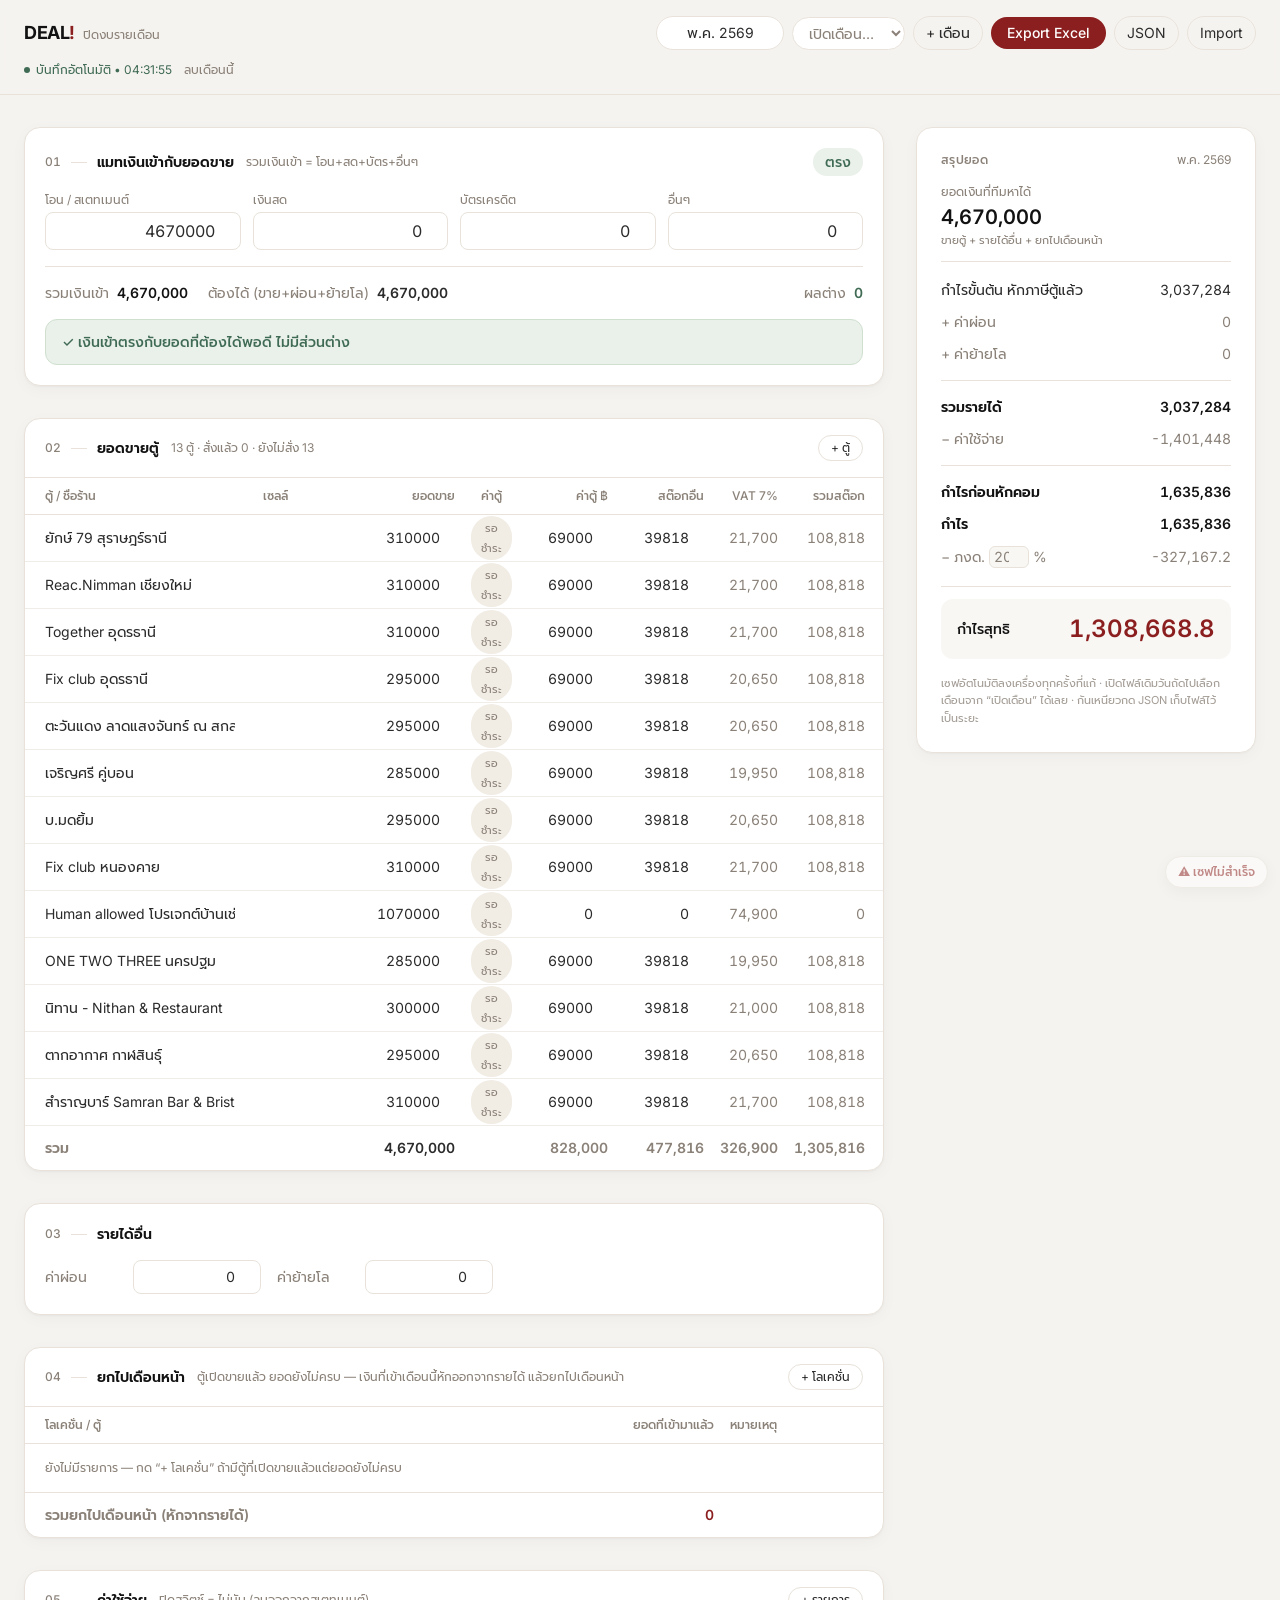
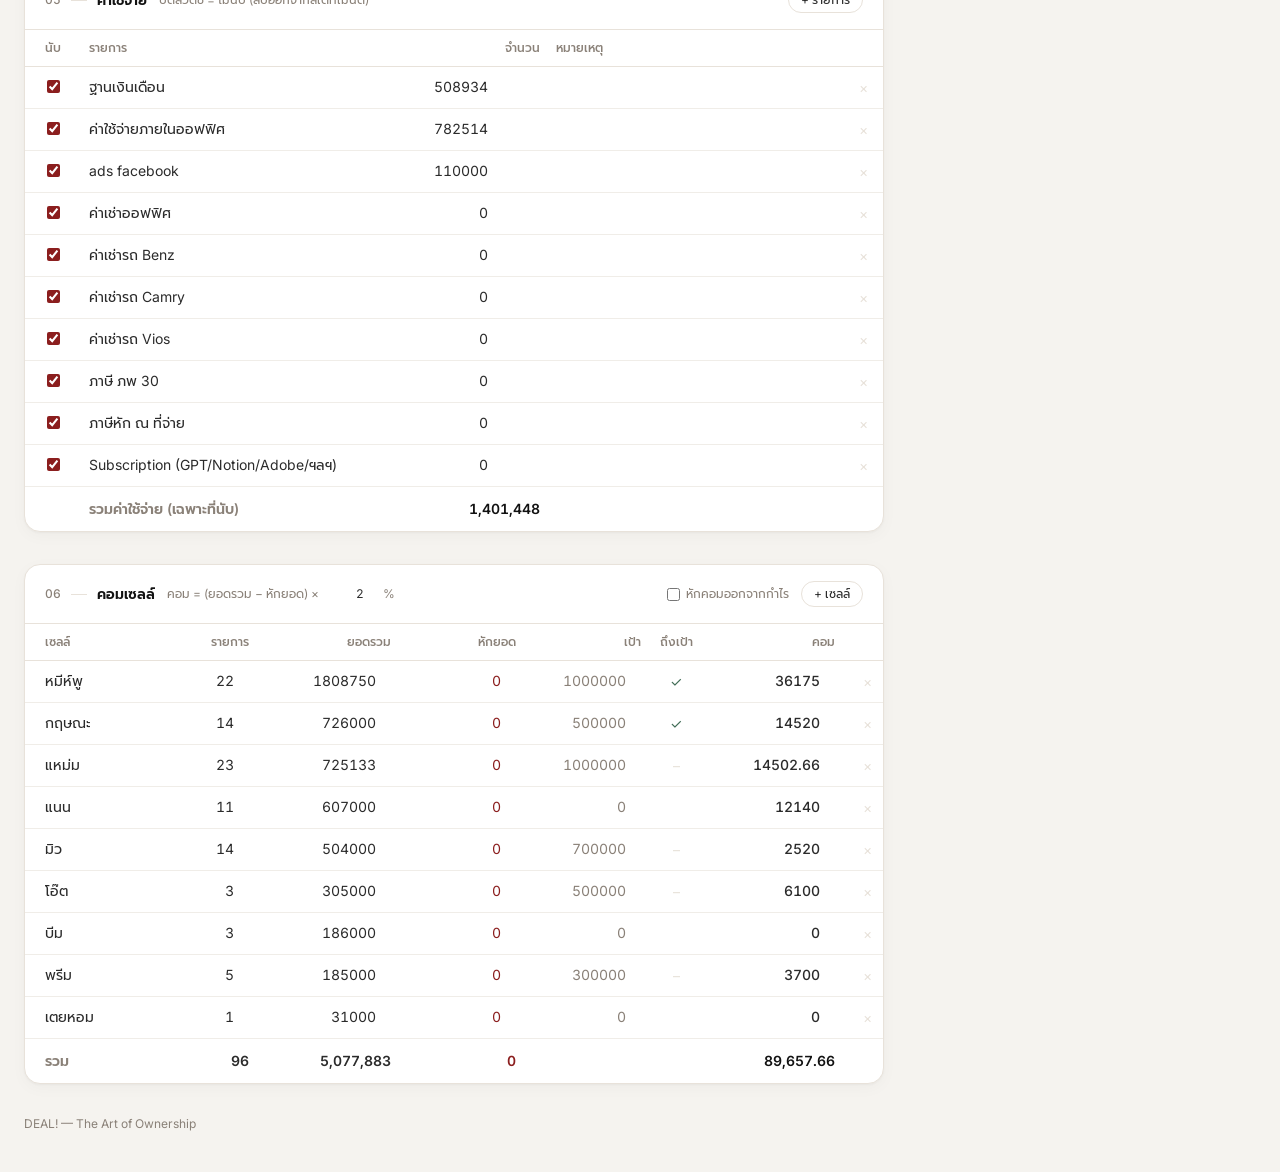
==== index.html @ e6ed4670 "Add files via upload" ====
<!doctype html>
<html lang="th">
<head>
<meta charset="UTF-8" />
<meta name="viewport" content="width=device-width, initial-scale=1.0" />
<title>DEAL! · ปิดงบรายเดือน</title>
<link rel="preconnect" href="https://fonts.googleapis.com" />
<link rel="preconnect" href="https://fonts.gstatic.com" crossorigin />
<link href="https://fonts.googleapis.com/css2?family=Inter:wght@400;500;600;700&family=Prompt:wght@300;400;500;600;700&display=swap" rel="stylesheet" />
<style>


*,:after,:before{--tw-border-spacing-x:0;--tw-border-spacing-y:0;--tw-translate-x:0;--tw-translate-y:0;--tw-rotate:0;--tw-skew-x:0;--tw-skew-y:0;--tw-scale-x:1;--tw-scale-y:1;--tw-pan-x: ;--tw-pan-y: ;--tw-pinch-zoom: ;--tw-scroll-snap-strictness:proximity;--tw-gradient-from-position: ;--tw-gradient-via-position: ;--tw-gradient-to-position: ;--tw-ordinal: ;--tw-slashed-zero: ;--tw-numeric-figure: ;--tw-numeric-spacing: ;--tw-numeric-fraction: ;--tw-ring-inset: ;--tw-ring-offset-width:0px;--tw-ring-offset-color:#fff;--tw-ring-color:rgba(59,130,246,.5);--tw-ring-offset-shadow:0 0 #0000;--tw-ring-shadow:0 0 #0000;--tw-shadow:0 0 #0000;--tw-shadow-colored:0 0 #0000;--tw-blur: ;--tw-brightness: ;--tw-contrast: ;--tw-grayscale: ;--tw-hue-rotate: ;--tw-invert: ;--tw-saturate: ;--tw-sepia: ;--tw-drop-shadow: ;--tw-backdrop-blur: ;--tw-backdrop-brightness: ;--tw-backdrop-contrast: ;--tw-backdrop-grayscale: ;--tw-backdrop-hue-rotate: ;--tw-backdrop-invert: ;--tw-backdrop-opacity: ;--tw-backdrop-saturate: ;--tw-backdrop-sepia: ;--tw-contain-size: ;--tw-contain-layout: ;--tw-contain-paint: ;--tw-contain-style: }::backdrop{--tw-border-spacing-x:0;--tw-border-spacing-y:0;--tw-translate-x:0;--tw-translate-y:0;--tw-rotate:0;--tw-skew-x:0;--tw-skew-y:0;--tw-scale-x:1;--tw-scale-y:1;--tw-pan-x: ;--tw-pan-y: ;--tw-pinch-zoom: ;--tw-scroll-snap-strictness:proximity;--tw-gradient-from-position: ;--tw-gradient-via-position: ;--tw-gradient-to-position: ;--tw-ordinal: ;--tw-slashed-zero: ;--tw-numeric-figure: ;--tw-numeric-spacing: ;--tw-numeric-fraction: ;--tw-ring-inset: ;--tw-ring-offset-width:0px;--tw-ring-offset-color:#fff;--tw-ring-color:rgba(59,130,246,.5);--tw-ring-offset-shadow:0 0 #0000;--tw-ring-shadow:0 0 #0000;--tw-shadow:0 0 #0000;--tw-shadow-colored:0 0 #0000;--tw-blur: ;--tw-brightness: ;--tw-contrast: ;--tw-grayscale: ;--tw-hue-rotate: ;--tw-invert: ;--tw-saturate: ;--tw-sepia: ;--tw-drop-shadow: ;--tw-backdrop-blur: ;--tw-backdrop-brightness: ;--tw-backdrop-contrast: ;--tw-backdrop-grayscale: ;--tw-backdrop-hue-rotate: ;--tw-backdrop-invert: ;--tw-backdrop-opacity: ;--tw-backdrop-saturate: ;--tw-backdrop-sepia: ;--tw-contain-size: ;--tw-contain-layout: ;--tw-contain-paint: ;--tw-contain-style: }/*! tailwindcss v3.4.17 | MIT License | https://tailwindcss.com*/*,:after,:before{box-sizing:border-box;border:0 solid #e5e7eb}:after,:before{--tw-content:""}:host,html{line-height:1.5;-webkit-text-size-adjust:100%;-moz-tab-size:4;-o-tab-size:4;tab-size:4;font-family:Inter,Prompt,system-ui,sans-serif;font-feature-settings:normal;font-variation-settings:normal;-webkit-tap-highlight-color:transparent}body{margin:0;line-height:inherit}hr{height:0;color:inherit;border-top-width:1px}abbr:where([title]){-webkit-text-decoration:underline dotted;text-decoration:underline dotted}h1,h2,h3,h4,h5,h6{font-size:inherit;font-weight:inherit}a{color:inherit;text-decoration:inherit}b,strong{font-weight:bolder}code,kbd,pre,samp{font-family:ui-monospace,SFMono-Regular,Menlo,Monaco,Consolas,Liberation Mono,Courier New,monospace;font-feature-settings:normal;font-variation-settings:normal;font-size:1em}small{font-size:80%}sub,sup{font-size:75%;line-height:0;position:relative;vertical-align:baseline}sub{bottom:-.25em}sup{top:-.5em}table{text-indent:0;border-color:inherit;border-collapse:collapse}button,input,optgroup,select,textarea{font-family:inherit;font-feature-settings:inherit;font-variation-settings:inherit;font-size:100%;font-weight:inherit;line-height:inherit;letter-spacing:inherit;color:inherit;margin:0;padding:0}button,select{text-transform:none}button,input:where([type=button]),input:where([type=reset]),input:where([type=submit]){-webkit-appearance:button;background-color:transparent;background-image:none}:-moz-focusring{outline:auto}:-moz-ui-invalid{box-shadow:none}progress{vertical-align:baseline}::-webkit-inner-spin-button,::-webkit-outer-spin-button{height:auto}[type=search]{-webkit-appearance:textfield;outline-offset:-2px}::-webkit-search-decoration{-webkit-appearance:none}::-webkit-file-upload-button{-webkit-appearance:button;font:inherit}summary{display:list-item}blockquote,dd,dl,figure,h1,h2,h3,h4,h5,h6,hr,p,pre{margin:0}fieldset{margin:0}fieldset,legend{padding:0}menu,ol,ul{list-style:none;margin:0;padding:0}dialog{padding:0}textarea{resize:vertical}input::-moz-placeholder,textarea::-moz-placeholder{opacity:1;color:#9ca3af}input::placeholder,textarea::placeholder{opacity:1;color:#9ca3af}[role=button],button{cursor:pointer}:disabled{cursor:default}audio,canvas,embed,iframe,img,object,svg,video{display:block;vertical-align:middle}img,video{max-width:100%;height:auto}[hidden]:where(:not([hidden=until-found])){display:none}.sticky{position:sticky}.top-0{top:0}.z-20{z-index:20}.mx-auto{margin-left:auto;margin-right:auto}.my-2\.5{margin-top:.625rem;margin-bottom:.625rem}.my-3{margin-top:.75rem;margin-bottom:.75rem}.mb-4{margin-bottom:1rem}.ml-1{margin-left:.25rem}.ml-auto{margin-left:auto}.mt-4{margin-top:1rem}.inline-block{display:inline-block}.flex{display:flex}.table{display:table}.grid{display:grid}.hidden{display:none}.h-1\.5{height:.375rem}.h-px{height:1px}.min-h-screen{min-height:100vh}.w-1\.5{width:.375rem}.w-10{width:2.5rem}.w-12{width:3rem}.w-14{width:3.5rem}.w-20{width:5rem}.w-24{width:6rem}.w-28{width:7rem}.w-32{width:8rem}.w-4{width:1rem}.w-full{width:100%}.min-w-0{min-width:0}.min-w-\[120px\]{min-width:120px}.min-w-\[140px\]{min-width:140px}.min-w-\[160px\]{min-width:160px}.min-w-\[190px\]{min-width:190px}.min-w-\[200px\]{min-width:200px}.max-w-\[1400px\]{max-width:1400px}.max-w-md{max-width:28rem}.grid-cols-1{grid-template-columns:repeat(1,minmax(0,1fr))}.grid-cols-2{grid-template-columns:repeat(2,minmax(0,1fr))}.flex-col{flex-direction:column}.flex-wrap{flex-wrap:wrap}.items-start{align-items:flex-start}.items-center{align-items:center}.items-baseline{align-items:baseline}.justify-between{justify-content:space-between}.gap-1{gap:.25rem}.gap-1\.5{gap:.375rem}.gap-2{gap:.5rem}.gap-2\.5{gap:.625rem}.gap-3{gap:.75rem}.gap-4{gap:1rem}.gap-8{gap:2rem}.gap-x-5{-moz-column-gap:1.25rem;column-gap:1.25rem}.gap-y-1{row-gap:.25rem}.space-y-8>:not([hidden])~:not([hidden]){--tw-space-y-reverse:0;margin-top:calc(2rem*(1 - var(--tw-space-y-reverse)));margin-bottom:calc(2rem*var(--tw-space-y-reverse))}.overflow-x-auto{overflow-x:auto}.rounded-2xl{border-radius:1rem}.rounded-full{border-radius:9999px}.rounded-lg{border-radius:.5rem}.rounded-md{border-radius:.375rem}.rounded-xl{border-radius:.75rem}.border{border-width:1px}.border-b{border-bottom-width:1px}.border-t{border-top-width:1px}.border-line{--tw-border-opacity:1;border-color:rgb(232 226 218/var(--tw-border-opacity,1))}.border-line\/60{border-color:hsla(34,23%,88%,.6)}.border-transparent{border-color:transparent}.bg-\[\#EAF0EA\]{--tw-bg-opacity:1;background-color:rgb(234 240 234/var(--tw-bg-opacity,1))}.bg-\[\#F1ECE4\]{--tw-bg-opacity:1;background-color:rgb(241 236 228/var(--tw-bg-opacity,1))}.bg-\[\#F4E9E9\]{--tw-bg-opacity:1;background-color:rgb(244 233 233/var(--tw-bg-opacity,1))}.bg-brand{--tw-bg-opacity:1;background-color:rgb(139 30 30/var(--tw-bg-opacity,1))}.bg-card{--tw-bg-opacity:1;background-color:rgb(255 255 255/var(--tw-bg-opacity,1))}.bg-line{--tw-bg-opacity:1;background-color:rgb(232 226 218/var(--tw-bg-opacity,1))}.bg-paper{--tw-bg-opacity:1;background-color:rgb(245 243 239/var(--tw-bg-opacity,1))}.bg-paper\/85{background-color:hsla(40,23%,95%,.85)}.bg-sage{--tw-bg-opacity:1;background-color:rgb(63 107 84/var(--tw-bg-opacity,1))}.bg-section{--tw-bg-opacity:1;background-color:rgb(248 247 244/var(--tw-bg-opacity,1))}.bg-transparent{background-color:transparent}.p-5{padding:1.25rem}.p-6{padding:1.5rem}.px-1{padding-left:.25rem;padding-right:.25rem}.px-2{padding-left:.5rem;padding-right:.5rem}.px-2\.5{padding-left:.625rem;padding-right:.625rem}.px-3{padding-left:.75rem;padding-right:.75rem}.px-4{padding-left:1rem;padding-right:1rem}.px-5{padding-left:1.25rem;padding-right:1.25rem}.px-6{padding-left:1.5rem;padding-right:1.5rem}.py-0\.5{padding-top:.125rem;padding-bottom:.125rem}.py-1{padding-top:.25rem;padding-bottom:.25rem}.py-1\.5{padding-top:.375rem;padding-bottom:.375rem}.py-2{padding-top:.5rem;padding-bottom:.5rem}.py-2\.5{padding-top:.625rem;padding-bottom:.625rem}.py-3{padding-top:.75rem;padding-bottom:.75rem}.py-3\.5{padding-top:.875rem;padding-bottom:.875rem}.py-4{padding-top:1rem;padding-bottom:1rem}.py-8{padding-top:2rem;padding-bottom:2rem}.pb-10{padding-bottom:2.5rem}.pt-4{padding-top:1rem}.text-left{text-align:left}.text-center{text-align:center}.text-right{text-align:right}.align-middle{vertical-align:middle}.font-sans{font-family:Inter,Prompt,system-ui,sans-serif}.text-2xl{font-size:1.5rem;line-height:2rem}.text-\[10px\]{font-size:10px}.text-\[11px\]{font-size:11px}.text-lg{font-size:1.125rem;line-height:1.75rem}.text-sm{font-size:.875rem;line-height:1.25rem}.text-xs{font-size:.75rem;line-height:1rem}.font-bold{font-weight:700}.font-medium{font-weight:500}.font-semibold{font-weight:600}.uppercase{text-transform:uppercase}.leading-relaxed{line-height:1.625}.tracking-tight{letter-spacing:-.025em}.tracking-wide{letter-spacing:.025em}.text-brand{--tw-text-opacity:1;color:rgb(139 30 30/var(--tw-text-opacity,1))}.text-brand\/70{color:rgba(139,30,30,.7)}.text-ink{--tw-text-opacity:1;color:rgb(43 43 43/var(--tw-text-opacity,1))}.text-inkdark{--tw-text-opacity:1;color:rgb(18 18 18/var(--tw-text-opacity,1))}.text-line{--tw-text-opacity:1;color:rgb(232 226 218/var(--tw-text-opacity,1))}.text-muted{--tw-text-opacity:1;color:rgb(138 129 120/var(--tw-text-opacity,1))}.text-muted\/80{color:hsla(30,7%,51%,.8)}.text-sage{--tw-text-opacity:1;color:rgb(63 107 84/var(--tw-text-opacity,1))}.text-white{--tw-text-opacity:1;color:rgb(255 255 255/var(--tw-text-opacity,1))}.antialiased{-webkit-font-smoothing:antialiased;-moz-osx-font-smoothing:grayscale}.accent-brand{accent-color:#8b1e1e}.opacity-40{opacity:.4}.shadow-soft{--tw-shadow:0 1px 2px rgba(43,43,43,.04),0 4px 16px rgba(43,43,43,.03);--tw-shadow-colored:0 1px 2px var(--tw-shadow-color),0 4px 16px var(--tw-shadow-color);box-shadow:var(--tw-ring-offset-shadow,0 0 #0000),var(--tw-ring-shadow,0 0 #0000),var(--tw-shadow)}.outline-none{outline:2px solid transparent;outline-offset:2px}.filter{filter:var(--tw-blur) var(--tw-brightness) var(--tw-contrast) var(--tw-grayscale) var(--tw-hue-rotate) var(--tw-invert) var(--tw-saturate) var(--tw-sepia) var(--tw-drop-shadow)}.backdrop-blur{--tw-backdrop-blur:blur(8px);-webkit-backdrop-filter:var(--tw-backdrop-blur) var(--tw-backdrop-brightness) var(--tw-backdrop-contrast) var(--tw-backdrop-grayscale) var(--tw-backdrop-hue-rotate) var(--tw-backdrop-invert) var(--tw-backdrop-opacity) var(--tw-backdrop-saturate) var(--tw-backdrop-sepia);backdrop-filter:var(--tw-backdrop-blur) var(--tw-backdrop-brightness) var(--tw-backdrop-contrast) var(--tw-backdrop-grayscale) var(--tw-backdrop-hue-rotate) var(--tw-backdrop-invert) var(--tw-backdrop-opacity) var(--tw-backdrop-saturate) var(--tw-backdrop-sepia)}.transition-colors{transition-property:color,background-color,border-color,text-decoration-color,fill,stroke;transition-timing-function:cubic-bezier(.4,0,.2,1);transition-duration:.15s}.hover\:border-ink:hover{--tw-border-opacity:1;border-color:rgb(43 43 43/var(--tw-border-opacity,1))}.hover\:border-line:hover{--tw-border-opacity:1;border-color:rgb(232 226 218/var(--tw-border-opacity,1))}.hover\:bg-branddark:hover{--tw-bg-opacity:1;background-color:rgb(117 25 25/var(--tw-bg-opacity,1))}.hover\:bg-card:hover{--tw-bg-opacity:1;background-color:rgb(255 255 255/var(--tw-bg-opacity,1))}.hover\:bg-section:hover{--tw-bg-opacity:1;background-color:rgb(248 247 244/var(--tw-bg-opacity,1))}.hover\:bg-section\/70:hover{background-color:hsla(45,22%,96%,.7)}.hover\:text-brand:hover{--tw-text-opacity:1;color:rgb(139 30 30/var(--tw-text-opacity,1))}.focus\:border-brand:focus{--tw-border-opacity:1;border-color:rgb(139 30 30/var(--tw-border-opacity,1))}@media (min-width:640px){.sm\:inline{display:inline}.sm\:grid-cols-4{grid-template-columns:repeat(4,minmax(0,1fr))}}@media (min-width:768px){.md\:inline{display:inline}.md\:hidden{display:none}}@media (min-width:1024px){.lg\:sticky{position:sticky}.lg\:top-\[84px\]{top:84px}.lg\:grid-cols-\[1fr_340px\]{grid-template-columns:1fr 340px}}
body{font-family:Inter,Prompt,system-ui,sans-serif}
.num{font-variant-numeric:tabular-nums}


body{font-family:Inter,Prompt,system-ui,sans-serif}
.num{font-variant-numeric:tabular-nums}
</style>
</head>
<body>
<div id="root"></div>
<script>/**
 * @license React
 * react.production.min.js
 *
 * Copyright (c) Facebook, Inc. and its affiliates.
 *
 * This source code is licensed under the MIT license found in the
 * LICENSE file in the root directory of this source tree.
 */
(function(){'use strict';(function(c,x){"object"===typeof exports&&"undefined"!==typeof module?x(exports):"function"===typeof define&&define.amd?define(["exports"],x):(c=c||self,x(c.React={}))})(this,function(c){function x(a){if(null===a||"object"!==typeof a)return null;a=V&&a[V]||a["@@iterator"];return"function"===typeof a?a:null}function w(a,b,e){this.props=a;this.context=b;this.refs=W;this.updater=e||X}function Y(){}function K(a,b,e){this.props=a;this.context=b;this.refs=W;this.updater=e||X}function Z(a,b,
e){var m,d={},c=null,h=null;if(null!=b)for(m in void 0!==b.ref&&(h=b.ref),void 0!==b.key&&(c=""+b.key),b)aa.call(b,m)&&!ba.hasOwnProperty(m)&&(d[m]=b[m]);var l=arguments.length-2;if(1===l)d.children=e;else if(1<l){for(var f=Array(l),k=0;k<l;k++)f[k]=arguments[k+2];d.children=f}if(a&&a.defaultProps)for(m in l=a.defaultProps,l)void 0===d[m]&&(d[m]=l[m]);return{$$typeof:y,type:a,key:c,ref:h,props:d,_owner:L.current}}function oa(a,b){return{$$typeof:y,type:a.type,key:b,ref:a.ref,props:a.props,_owner:a._owner}}
function M(a){return"object"===typeof a&&null!==a&&a.$$typeof===y}function pa(a){var b={"=":"=0",":":"=2"};return"$"+a.replace(/[=:]/g,function(a){return b[a]})}function N(a,b){return"object"===typeof a&&null!==a&&null!=a.key?pa(""+a.key):b.toString(36)}function B(a,b,e,m,d){var c=typeof a;if("undefined"===c||"boolean"===c)a=null;var h=!1;if(null===a)h=!0;else switch(c){case "string":case "number":h=!0;break;case "object":switch(a.$$typeof){case y:case qa:h=!0}}if(h)return h=a,d=d(h),a=""===m?"."+
N(h,0):m,ca(d)?(e="",null!=a&&(e=a.replace(da,"$&/")+"/"),B(d,b,e,"",function(a){return a})):null!=d&&(M(d)&&(d=oa(d,e+(!d.key||h&&h.key===d.key?"":(""+d.key).replace(da,"$&/")+"/")+a)),b.push(d)),1;h=0;m=""===m?".":m+":";if(ca(a))for(var l=0;l<a.length;l++){c=a[l];var f=m+N(c,l);h+=B(c,b,e,f,d)}else if(f=x(a),"function"===typeof f)for(a=f.call(a),l=0;!(c=a.next()).done;)c=c.value,f=m+N(c,l++),h+=B(c,b,e,f,d);else if("object"===c)throw b=String(a),Error("Objects are not valid as a React child (found: "+
("[object Object]"===b?"object with keys {"+Object.keys(a).join(", ")+"}":b)+"). If you meant to render a collection of children, use an array instead.");return h}function C(a,b,e){if(null==a)return a;var c=[],d=0;B(a,c,"","",function(a){return b.call(e,a,d++)});return c}function ra(a){if(-1===a._status){var b=a._result;b=b();b.then(function(b){if(0===a._status||-1===a._status)a._status=1,a._result=b},function(b){if(0===a._status||-1===a._status)a._status=2,a._result=b});-1===a._status&&(a._status=
0,a._result=b)}if(1===a._status)return a._result.default;throw a._result;}function O(a,b){var e=a.length;a.push(b);a:for(;0<e;){var c=e-1>>>1,d=a[c];if(0<D(d,b))a[c]=b,a[e]=d,e=c;else break a}}function p(a){return 0===a.length?null:a[0]}function E(a){if(0===a.length)return null;var b=a[0],e=a.pop();if(e!==b){a[0]=e;a:for(var c=0,d=a.length,k=d>>>1;c<k;){var h=2*(c+1)-1,l=a[h],f=h+1,g=a[f];if(0>D(l,e))f<d&&0>D(g,l)?(a[c]=g,a[f]=e,c=f):(a[c]=l,a[h]=e,c=h);else if(f<d&&0>D(g,e))a[c]=g,a[f]=e,c=f;else break a}}return b}
function D(a,b){var c=a.sortIndex-b.sortIndex;return 0!==c?c:a.id-b.id}function P(a){for(var b=p(r);null!==b;){if(null===b.callback)E(r);else if(b.startTime<=a)E(r),b.sortIndex=b.expirationTime,O(q,b);else break;b=p(r)}}function Q(a){z=!1;P(a);if(!u)if(null!==p(q))u=!0,R(S);else{var b=p(r);null!==b&&T(Q,b.startTime-a)}}function S(a,b){u=!1;z&&(z=!1,ea(A),A=-1);F=!0;var c=k;try{P(b);for(n=p(q);null!==n&&(!(n.expirationTime>b)||a&&!fa());){var m=n.callback;if("function"===typeof m){n.callback=null;
k=n.priorityLevel;var d=m(n.expirationTime<=b);b=v();"function"===typeof d?n.callback=d:n===p(q)&&E(q);P(b)}else E(q);n=p(q)}if(null!==n)var g=!0;else{var h=p(r);null!==h&&T(Q,h.startTime-b);g=!1}return g}finally{n=null,k=c,F=!1}}function fa(){return v()-ha<ia?!1:!0}function R(a){G=a;H||(H=!0,I())}function T(a,b){A=ja(function(){a(v())},b)}function ka(a){throw Error("act(...) is not supported in production builds of React.");}var y=Symbol.for("react.element"),qa=Symbol.for("react.portal"),sa=Symbol.for("react.fragment"),
ta=Symbol.for("react.strict_mode"),ua=Symbol.for("react.profiler"),va=Symbol.for("react.provider"),wa=Symbol.for("react.context"),xa=Symbol.for("react.forward_ref"),ya=Symbol.for("react.suspense"),za=Symbol.for("react.memo"),Aa=Symbol.for("react.lazy"),V=Symbol.iterator,X={isMounted:function(a){return!1},enqueueForceUpdate:function(a,b,c){},enqueueReplaceState:function(a,b,c,m){},enqueueSetState:function(a,b,c,m){}},la=Object.assign,W={};w.prototype.isReactComponent={};w.prototype.setState=function(a,
b){if("object"!==typeof a&&"function"!==typeof a&&null!=a)throw Error("setState(...): takes an object of state variables to update or a function which returns an object of state variables.");this.updater.enqueueSetState(this,a,b,"setState")};w.prototype.forceUpdate=function(a){this.updater.enqueueForceUpdate(this,a,"forceUpdate")};Y.prototype=w.prototype;var t=K.prototype=new Y;t.constructor=K;la(t,w.prototype);t.isPureReactComponent=!0;var ca=Array.isArray,aa=Object.prototype.hasOwnProperty,L={current:null},
ba={key:!0,ref:!0,__self:!0,__source:!0},da=/\/+/g,g={current:null},J={transition:null};if("object"===typeof performance&&"function"===typeof performance.now){var Ba=performance;var v=function(){return Ba.now()}}else{var ma=Date,Ca=ma.now();v=function(){return ma.now()-Ca}}var q=[],r=[],Da=1,n=null,k=3,F=!1,u=!1,z=!1,ja="function"===typeof setTimeout?setTimeout:null,ea="function"===typeof clearTimeout?clearTimeout:null,na="undefined"!==typeof setImmediate?setImmediate:null;"undefined"!==typeof navigator&&
void 0!==navigator.scheduling&&void 0!==navigator.scheduling.isInputPending&&navigator.scheduling.isInputPending.bind(navigator.scheduling);var H=!1,G=null,A=-1,ia=5,ha=-1,U=function(){if(null!==G){var a=v();ha=a;var b=!0;try{b=G(!0,a)}finally{b?I():(H=!1,G=null)}}else H=!1};if("function"===typeof na)var I=function(){na(U)};else if("undefined"!==typeof MessageChannel){t=new MessageChannel;var Ea=t.port2;t.port1.onmessage=U;I=function(){Ea.postMessage(null)}}else I=function(){ja(U,0)};t={ReactCurrentDispatcher:g,
ReactCurrentOwner:L,ReactCurrentBatchConfig:J,Scheduler:{__proto__:null,unstable_ImmediatePriority:1,unstable_UserBlockingPriority:2,unstable_NormalPriority:3,unstable_IdlePriority:5,unstable_LowPriority:4,unstable_runWithPriority:function(a,b){switch(a){case 1:case 2:case 3:case 4:case 5:break;default:a=3}var c=k;k=a;try{return b()}finally{k=c}},unstable_next:function(a){switch(k){case 1:case 2:case 3:var b=3;break;default:b=k}var c=k;k=b;try{return a()}finally{k=c}},unstable_scheduleCallback:function(a,
b,c){var e=v();"object"===typeof c&&null!==c?(c=c.delay,c="number"===typeof c&&0<c?e+c:e):c=e;switch(a){case 1:var d=-1;break;case 2:d=250;break;case 5:d=1073741823;break;case 4:d=1E4;break;default:d=5E3}d=c+d;a={id:Da++,callback:b,priorityLevel:a,startTime:c,expirationTime:d,sortIndex:-1};c>e?(a.sortIndex=c,O(r,a),null===p(q)&&a===p(r)&&(z?(ea(A),A=-1):z=!0,T(Q,c-e))):(a.sortIndex=d,O(q,a),u||F||(u=!0,R(S)));return a},unstable_cancelCallback:function(a){a.callback=null},unstable_wrapCallback:function(a){var b=
k;return function(){var c=k;k=b;try{return a.apply(this,arguments)}finally{k=c}}},unstable_getCurrentPriorityLevel:function(){return k},unstable_shouldYield:fa,unstable_requestPaint:function(){},unstable_continueExecution:function(){u||F||(u=!0,R(S))},unstable_pauseExecution:function(){},unstable_getFirstCallbackNode:function(){return p(q)},get unstable_now(){return v},unstable_forceFrameRate:function(a){0>a||125<a?console.error("forceFrameRate takes a positive int between 0 and 125, forcing frame rates higher than 125 fps is not supported"):
ia=0<a?Math.floor(1E3/a):5},unstable_Profiling:null}};c.Children={map:C,forEach:function(a,b,c){C(a,function(){b.apply(this,arguments)},c)},count:function(a){var b=0;C(a,function(){b++});return b},toArray:function(a){return C(a,function(a){return a})||[]},only:function(a){if(!M(a))throw Error("React.Children.only expected to receive a single React element child.");return a}};c.Component=w;c.Fragment=sa;c.Profiler=ua;c.PureComponent=K;c.StrictMode=ta;c.Suspense=ya;c.__SECRET_INTERNALS_DO_NOT_USE_OR_YOU_WILL_BE_FIRED=
t;c.act=ka;c.cloneElement=function(a,b,c){if(null===a||void 0===a)throw Error("React.cloneElement(...): The argument must be a React element, but you passed "+a+".");var e=la({},a.props),d=a.key,k=a.ref,h=a._owner;if(null!=b){void 0!==b.ref&&(k=b.ref,h=L.current);void 0!==b.key&&(d=""+b.key);if(a.type&&a.type.defaultProps)var l=a.type.defaultProps;for(f in b)aa.call(b,f)&&!ba.hasOwnProperty(f)&&(e[f]=void 0===b[f]&&void 0!==l?l[f]:b[f])}var f=arguments.length-2;if(1===f)e.children=c;else if(1<f){l=
Array(f);for(var g=0;g<f;g++)l[g]=arguments[g+2];e.children=l}return{$$typeof:y,type:a.type,key:d,ref:k,props:e,_owner:h}};c.createContext=function(a){a={$$typeof:wa,_currentValue:a,_currentValue2:a,_threadCount:0,Provider:null,Consumer:null,_defaultValue:null,_globalName:null};a.Provider={$$typeof:va,_context:a};return a.Consumer=a};c.createElement=Z;c.createFactory=function(a){var b=Z.bind(null,a);b.type=a;return b};c.createRef=function(){return{current:null}};c.forwardRef=function(a){return{$$typeof:xa,
render:a}};c.isValidElement=M;c.lazy=function(a){return{$$typeof:Aa,_payload:{_status:-1,_result:a},_init:ra}};c.memo=function(a,b){return{$$typeof:za,type:a,compare:void 0===b?null:b}};c.startTransition=function(a,b){b=J.transition;J.transition={};try{a()}finally{J.transition=b}};c.unstable_act=ka;c.useCallback=function(a,b){return g.current.useCallback(a,b)};c.useContext=function(a){return g.current.useContext(a)};c.useDebugValue=function(a,b){};c.useDeferredValue=function(a){return g.current.useDeferredValue(a)};
c.useEffect=function(a,b){return g.current.useEffect(a,b)};c.useId=function(){return g.current.useId()};c.useImperativeHandle=function(a,b,c){return g.current.useImperativeHandle(a,b,c)};c.useInsertionEffect=function(a,b){return g.current.useInsertionEffect(a,b)};c.useLayoutEffect=function(a,b){return g.current.useLayoutEffect(a,b)};c.useMemo=function(a,b){return g.current.useMemo(a,b)};c.useReducer=function(a,b,c){return g.current.useReducer(a,b,c)};c.useRef=function(a){return g.current.useRef(a)};
c.useState=function(a){return g.current.useState(a)};c.useSyncExternalStore=function(a,b,c){return g.current.useSyncExternalStore(a,b,c)};c.useTransition=function(){return g.current.useTransition()};c.version="18.3.1"});
})();
</script>
<script>/**
 * @license React
 * react-dom.production.min.js
 *
 * Copyright (c) Facebook, Inc. and its affiliates.
 *
 * This source code is licensed under the MIT license found in the
 * LICENSE file in the root directory of this source tree.
 */
(function(){/*
 Modernizr 3.0.0pre (Custom Build) | MIT
*/
'use strict';(function(Q,zb){"object"===typeof exports&&"undefined"!==typeof module?zb(exports,require("react")):"function"===typeof define&&define.amd?define(["exports","react"],zb):(Q=Q||self,zb(Q.ReactDOM={},Q.React))})(this,function(Q,zb){function m(a){for(var b="https://reactjs.org/docs/error-decoder.html?invariant="+a,c=1;c<arguments.length;c++)b+="&args[]="+encodeURIComponent(arguments[c]);return"Minified React error #"+a+"; visit "+b+" for the full message or use the non-minified dev environment for full errors and additional helpful warnings."}
function mb(a,b){Ab(a,b);Ab(a+"Capture",b)}function Ab(a,b){$b[a]=b;for(a=0;a<b.length;a++)cg.add(b[a])}function bj(a){if(Zd.call(dg,a))return!0;if(Zd.call(eg,a))return!1;if(cj.test(a))return dg[a]=!0;eg[a]=!0;return!1}function dj(a,b,c,d){if(null!==c&&0===c.type)return!1;switch(typeof b){case "function":case "symbol":return!0;case "boolean":if(d)return!1;if(null!==c)return!c.acceptsBooleans;a=a.toLowerCase().slice(0,5);return"data-"!==a&&"aria-"!==a;default:return!1}}function ej(a,b,c,d){if(null===
b||"undefined"===typeof b||dj(a,b,c,d))return!0;if(d)return!1;if(null!==c)switch(c.type){case 3:return!b;case 4:return!1===b;case 5:return isNaN(b);case 6:return isNaN(b)||1>b}return!1}function Y(a,b,c,d,e,f,g){this.acceptsBooleans=2===b||3===b||4===b;this.attributeName=d;this.attributeNamespace=e;this.mustUseProperty=c;this.propertyName=a;this.type=b;this.sanitizeURL=f;this.removeEmptyString=g}function $d(a,b,c,d){var e=R.hasOwnProperty(b)?R[b]:null;if(null!==e?0!==e.type:d||!(2<b.length)||"o"!==
b[0]&&"O"!==b[0]||"n"!==b[1]&&"N"!==b[1])ej(b,c,e,d)&&(c=null),d||null===e?bj(b)&&(null===c?a.removeAttribute(b):a.setAttribute(b,""+c)):e.mustUseProperty?a[e.propertyName]=null===c?3===e.type?!1:"":c:(b=e.attributeName,d=e.attributeNamespace,null===c?a.removeAttribute(b):(e=e.type,c=3===e||4===e&&!0===c?"":""+c,d?a.setAttributeNS(d,b,c):a.setAttribute(b,c)))}function ac(a){if(null===a||"object"!==typeof a)return null;a=fg&&a[fg]||a["@@iterator"];return"function"===typeof a?a:null}function bc(a,b,
c){if(void 0===ae)try{throw Error();}catch(d){ae=(b=d.stack.trim().match(/\n( *(at )?)/))&&b[1]||""}return"\n"+ae+a}function be(a,b){if(!a||ce)return"";ce=!0;var c=Error.prepareStackTrace;Error.prepareStackTrace=void 0;try{if(b)if(b=function(){throw Error();},Object.defineProperty(b.prototype,"props",{set:function(){throw Error();}}),"object"===typeof Reflect&&Reflect.construct){try{Reflect.construct(b,[])}catch(n){var d=n}Reflect.construct(a,[],b)}else{try{b.call()}catch(n){d=n}a.call(b.prototype)}else{try{throw Error();
}catch(n){d=n}a()}}catch(n){if(n&&d&&"string"===typeof n.stack){for(var e=n.stack.split("\n"),f=d.stack.split("\n"),g=e.length-1,h=f.length-1;1<=g&&0<=h&&e[g]!==f[h];)h--;for(;1<=g&&0<=h;g--,h--)if(e[g]!==f[h]){if(1!==g||1!==h){do if(g--,h--,0>h||e[g]!==f[h]){var k="\n"+e[g].replace(" at new "," at ");a.displayName&&k.includes("<anonymous>")&&(k=k.replace("<anonymous>",a.displayName));return k}while(1<=g&&0<=h)}break}}}finally{ce=!1,Error.prepareStackTrace=c}return(a=a?a.displayName||a.name:"")?bc(a):
""}function fj(a){switch(a.tag){case 5:return bc(a.type);case 16:return bc("Lazy");case 13:return bc("Suspense");case 19:return bc("SuspenseList");case 0:case 2:case 15:return a=be(a.type,!1),a;case 11:return a=be(a.type.render,!1),a;case 1:return a=be(a.type,!0),a;default:return""}}function de(a){if(null==a)return null;if("function"===typeof a)return a.displayName||a.name||null;if("string"===typeof a)return a;switch(a){case Bb:return"Fragment";case Cb:return"Portal";case ee:return"Profiler";case fe:return"StrictMode";
case ge:return"Suspense";case he:return"SuspenseList"}if("object"===typeof a)switch(a.$$typeof){case gg:return(a.displayName||"Context")+".Consumer";case hg:return(a._context.displayName||"Context")+".Provider";case ie:var b=a.render;a=a.displayName;a||(a=b.displayName||b.name||"",a=""!==a?"ForwardRef("+a+")":"ForwardRef");return a;case je:return b=a.displayName||null,null!==b?b:de(a.type)||"Memo";case Ta:b=a._payload;a=a._init;try{return de(a(b))}catch(c){}}return null}function gj(a){var b=a.type;
switch(a.tag){case 24:return"Cache";case 9:return(b.displayName||"Context")+".Consumer";case 10:return(b._context.displayName||"Context")+".Provider";case 18:return"DehydratedFragment";case 11:return a=b.render,a=a.displayName||a.name||"",b.displayName||(""!==a?"ForwardRef("+a+")":"ForwardRef");case 7:return"Fragment";case 5:return b;case 4:return"Portal";case 3:return"Root";case 6:return"Text";case 16:return de(b);case 8:return b===fe?"StrictMode":"Mode";case 22:return"Offscreen";case 12:return"Profiler";
case 21:return"Scope";case 13:return"Suspense";case 19:return"SuspenseList";case 25:return"TracingMarker";case 1:case 0:case 17:case 2:case 14:case 15:if("function"===typeof b)return b.displayName||b.name||null;if("string"===typeof b)return b}return null}function Ua(a){switch(typeof a){case "boolean":case "number":case "string":case "undefined":return a;case "object":return a;default:return""}}function ig(a){var b=a.type;return(a=a.nodeName)&&"input"===a.toLowerCase()&&("checkbox"===b||"radio"===
b)}function hj(a){var b=ig(a)?"checked":"value",c=Object.getOwnPropertyDescriptor(a.constructor.prototype,b),d=""+a[b];if(!a.hasOwnProperty(b)&&"undefined"!==typeof c&&"function"===typeof c.get&&"function"===typeof c.set){var e=c.get,f=c.set;Object.defineProperty(a,b,{configurable:!0,get:function(){return e.call(this)},set:function(a){d=""+a;f.call(this,a)}});Object.defineProperty(a,b,{enumerable:c.enumerable});return{getValue:function(){return d},setValue:function(a){d=""+a},stopTracking:function(){a._valueTracker=
null;delete a[b]}}}}function Pc(a){a._valueTracker||(a._valueTracker=hj(a))}function jg(a){if(!a)return!1;var b=a._valueTracker;if(!b)return!0;var c=b.getValue();var d="";a&&(d=ig(a)?a.checked?"true":"false":a.value);a=d;return a!==c?(b.setValue(a),!0):!1}function Qc(a){a=a||("undefined"!==typeof document?document:void 0);if("undefined"===typeof a)return null;try{return a.activeElement||a.body}catch(b){return a.body}}function ke(a,b){var c=b.checked;return E({},b,{defaultChecked:void 0,defaultValue:void 0,
value:void 0,checked:null!=c?c:a._wrapperState.initialChecked})}function kg(a,b){var c=null==b.defaultValue?"":b.defaultValue,d=null!=b.checked?b.checked:b.defaultChecked;c=Ua(null!=b.value?b.value:c);a._wrapperState={initialChecked:d,initialValue:c,controlled:"checkbox"===b.type||"radio"===b.type?null!=b.checked:null!=b.value}}function lg(a,b){b=b.checked;null!=b&&$d(a,"checked",b,!1)}function le(a,b){lg(a,b);var c=Ua(b.value),d=b.type;if(null!=c)if("number"===d){if(0===c&&""===a.value||a.value!=
c)a.value=""+c}else a.value!==""+c&&(a.value=""+c);else if("submit"===d||"reset"===d){a.removeAttribute("value");return}b.hasOwnProperty("value")?me(a,b.type,c):b.hasOwnProperty("defaultValue")&&me(a,b.type,Ua(b.defaultValue));null==b.checked&&null!=b.defaultChecked&&(a.defaultChecked=!!b.defaultChecked)}function mg(a,b,c){if(b.hasOwnProperty("value")||b.hasOwnProperty("defaultValue")){var d=b.type;if(!("submit"!==d&&"reset"!==d||void 0!==b.value&&null!==b.value))return;b=""+a._wrapperState.initialValue;
c||b===a.value||(a.value=b);a.defaultValue=b}c=a.name;""!==c&&(a.name="");a.defaultChecked=!!a._wrapperState.initialChecked;""!==c&&(a.name=c)}function me(a,b,c){if("number"!==b||Qc(a.ownerDocument)!==a)null==c?a.defaultValue=""+a._wrapperState.initialValue:a.defaultValue!==""+c&&(a.defaultValue=""+c)}function Db(a,b,c,d){a=a.options;if(b){b={};for(var e=0;e<c.length;e++)b["$"+c[e]]=!0;for(c=0;c<a.length;c++)e=b.hasOwnProperty("$"+a[c].value),a[c].selected!==e&&(a[c].selected=e),e&&d&&(a[c].defaultSelected=
!0)}else{c=""+Ua(c);b=null;for(e=0;e<a.length;e++){if(a[e].value===c){a[e].selected=!0;d&&(a[e].defaultSelected=!0);return}null!==b||a[e].disabled||(b=a[e])}null!==b&&(b.selected=!0)}}function ne(a,b){if(null!=b.dangerouslySetInnerHTML)throw Error(m(91));return E({},b,{value:void 0,defaultValue:void 0,children:""+a._wrapperState.initialValue})}function ng(a,b){var c=b.value;if(null==c){c=b.children;b=b.defaultValue;if(null!=c){if(null!=b)throw Error(m(92));if(cc(c)){if(1<c.length)throw Error(m(93));
c=c[0]}b=c}null==b&&(b="");c=b}a._wrapperState={initialValue:Ua(c)}}function og(a,b){var c=Ua(b.value),d=Ua(b.defaultValue);null!=c&&(c=""+c,c!==a.value&&(a.value=c),null==b.defaultValue&&a.defaultValue!==c&&(a.defaultValue=c));null!=d&&(a.defaultValue=""+d)}function pg(a,b){b=a.textContent;b===a._wrapperState.initialValue&&""!==b&&null!==b&&(a.value=b)}function qg(a){switch(a){case "svg":return"http://www.w3.org/2000/svg";case "math":return"http://www.w3.org/1998/Math/MathML";default:return"http://www.w3.org/1999/xhtml"}}
function oe(a,b){return null==a||"http://www.w3.org/1999/xhtml"===a?qg(b):"http://www.w3.org/2000/svg"===a&&"foreignObject"===b?"http://www.w3.org/1999/xhtml":a}function rg(a,b,c){return null==b||"boolean"===typeof b||""===b?"":c||"number"!==typeof b||0===b||dc.hasOwnProperty(a)&&dc[a]?(""+b).trim():b+"px"}function sg(a,b){a=a.style;for(var c in b)if(b.hasOwnProperty(c)){var d=0===c.indexOf("--"),e=rg(c,b[c],d);"float"===c&&(c="cssFloat");d?a.setProperty(c,e):a[c]=e}}function pe(a,b){if(b){if(ij[a]&&
(null!=b.children||null!=b.dangerouslySetInnerHTML))throw Error(m(137,a));if(null!=b.dangerouslySetInnerHTML){if(null!=b.children)throw Error(m(60));if("object"!==typeof b.dangerouslySetInnerHTML||!("__html"in b.dangerouslySetInnerHTML))throw Error(m(61));}if(null!=b.style&&"object"!==typeof b.style)throw Error(m(62));}}function qe(a,b){if(-1===a.indexOf("-"))return"string"===typeof b.is;switch(a){case "annotation-xml":case "color-profile":case "font-face":case "font-face-src":case "font-face-uri":case "font-face-format":case "font-face-name":case "missing-glyph":return!1;
default:return!0}}function re(a){a=a.target||a.srcElement||window;a.correspondingUseElement&&(a=a.correspondingUseElement);return 3===a.nodeType?a.parentNode:a}function tg(a){if(a=ec(a)){if("function"!==typeof se)throw Error(m(280));var b=a.stateNode;b&&(b=Rc(b),se(a.stateNode,a.type,b))}}function ug(a){Eb?Fb?Fb.push(a):Fb=[a]:Eb=a}function vg(){if(Eb){var a=Eb,b=Fb;Fb=Eb=null;tg(a);if(b)for(a=0;a<b.length;a++)tg(b[a])}}function wg(a,b,c){if(te)return a(b,c);te=!0;try{return xg(a,b,c)}finally{if(te=
!1,null!==Eb||null!==Fb)yg(),vg()}}function fc(a,b){var c=a.stateNode;if(null===c)return null;var d=Rc(c);if(null===d)return null;c=d[b];a:switch(b){case "onClick":case "onClickCapture":case "onDoubleClick":case "onDoubleClickCapture":case "onMouseDown":case "onMouseDownCapture":case "onMouseMove":case "onMouseMoveCapture":case "onMouseUp":case "onMouseUpCapture":case "onMouseEnter":(d=!d.disabled)||(a=a.type,d=!("button"===a||"input"===a||"select"===a||"textarea"===a));a=!d;break a;default:a=!1}if(a)return null;
if(c&&"function"!==typeof c)throw Error(m(231,b,typeof c));return c}function jj(a,b,c,d,e,f,g,h,k){gc=!1;Sc=null;kj.apply(lj,arguments)}function mj(a,b,c,d,e,f,g,h,k){jj.apply(this,arguments);if(gc){if(gc){var n=Sc;gc=!1;Sc=null}else throw Error(m(198));Tc||(Tc=!0,ue=n)}}function nb(a){var b=a,c=a;if(a.alternate)for(;b.return;)b=b.return;else{a=b;do b=a,0!==(b.flags&4098)&&(c=b.return),a=b.return;while(a)}return 3===b.tag?c:null}function zg(a){if(13===a.tag){var b=a.memoizedState;null===b&&(a=a.alternate,
null!==a&&(b=a.memoizedState));if(null!==b)return b.dehydrated}return null}function Ag(a){if(nb(a)!==a)throw Error(m(188));}function nj(a){var b=a.alternate;if(!b){b=nb(a);if(null===b)throw Error(m(188));return b!==a?null:a}for(var c=a,d=b;;){var e=c.return;if(null===e)break;var f=e.alternate;if(null===f){d=e.return;if(null!==d){c=d;continue}break}if(e.child===f.child){for(f=e.child;f;){if(f===c)return Ag(e),a;if(f===d)return Ag(e),b;f=f.sibling}throw Error(m(188));}if(c.return!==d.return)c=e,d=f;
else{for(var g=!1,h=e.child;h;){if(h===c){g=!0;c=e;d=f;break}if(h===d){g=!0;d=e;c=f;break}h=h.sibling}if(!g){for(h=f.child;h;){if(h===c){g=!0;c=f;d=e;break}if(h===d){g=!0;d=f;c=e;break}h=h.sibling}if(!g)throw Error(m(189));}}if(c.alternate!==d)throw Error(m(190));}if(3!==c.tag)throw Error(m(188));return c.stateNode.current===c?a:b}function Bg(a){a=nj(a);return null!==a?Cg(a):null}function Cg(a){if(5===a.tag||6===a.tag)return a;for(a=a.child;null!==a;){var b=Cg(a);if(null!==b)return b;a=a.sibling}return null}
function oj(a,b){if(Ca&&"function"===typeof Ca.onCommitFiberRoot)try{Ca.onCommitFiberRoot(Uc,a,void 0,128===(a.current.flags&128))}catch(c){}}function pj(a){a>>>=0;return 0===a?32:31-(qj(a)/rj|0)|0}function hc(a){switch(a&-a){case 1:return 1;case 2:return 2;case 4:return 4;case 8:return 8;case 16:return 16;case 32:return 32;case 64:case 128:case 256:case 512:case 1024:case 2048:case 4096:case 8192:case 16384:case 32768:case 65536:case 131072:case 262144:case 524288:case 1048576:case 2097152:return a&
4194240;case 4194304:case 8388608:case 16777216:case 33554432:case 67108864:return a&130023424;case 134217728:return 134217728;case 268435456:return 268435456;case 536870912:return 536870912;case 1073741824:return 1073741824;default:return a}}function Vc(a,b){var c=a.pendingLanes;if(0===c)return 0;var d=0,e=a.suspendedLanes,f=a.pingedLanes,g=c&268435455;if(0!==g){var h=g&~e;0!==h?d=hc(h):(f&=g,0!==f&&(d=hc(f)))}else g=c&~e,0!==g?d=hc(g):0!==f&&(d=hc(f));if(0===d)return 0;if(0!==b&&b!==d&&0===(b&e)&&
(e=d&-d,f=b&-b,e>=f||16===e&&0!==(f&4194240)))return b;0!==(d&4)&&(d|=c&16);b=a.entangledLanes;if(0!==b)for(a=a.entanglements,b&=d;0<b;)c=31-ta(b),e=1<<c,d|=a[c],b&=~e;return d}function sj(a,b){switch(a){case 1:case 2:case 4:return b+250;case 8:case 16:case 32:case 64:case 128:case 256:case 512:case 1024:case 2048:case 4096:case 8192:case 16384:case 32768:case 65536:case 131072:case 262144:case 524288:case 1048576:case 2097152:return b+5E3;case 4194304:case 8388608:case 16777216:case 33554432:case 67108864:return-1;
case 134217728:case 268435456:case 536870912:case 1073741824:return-1;default:return-1}}function tj(a,b){for(var c=a.suspendedLanes,d=a.pingedLanes,e=a.expirationTimes,f=a.pendingLanes;0<f;){var g=31-ta(f),h=1<<g,k=e[g];if(-1===k){if(0===(h&c)||0!==(h&d))e[g]=sj(h,b)}else k<=b&&(a.expiredLanes|=h);f&=~h}}function ve(a){a=a.pendingLanes&-1073741825;return 0!==a?a:a&1073741824?1073741824:0}function Dg(){var a=Wc;Wc<<=1;0===(Wc&4194240)&&(Wc=64);return a}function we(a){for(var b=[],c=0;31>c;c++)b.push(a);
return b}function ic(a,b,c){a.pendingLanes|=b;536870912!==b&&(a.suspendedLanes=0,a.pingedLanes=0);a=a.eventTimes;b=31-ta(b);a[b]=c}function uj(a,b){var c=a.pendingLanes&~b;a.pendingLanes=b;a.suspendedLanes=0;a.pingedLanes=0;a.expiredLanes&=b;a.mutableReadLanes&=b;a.entangledLanes&=b;b=a.entanglements;var d=a.eventTimes;for(a=a.expirationTimes;0<c;){var e=31-ta(c),f=1<<e;b[e]=0;d[e]=-1;a[e]=-1;c&=~f}}function xe(a,b){var c=a.entangledLanes|=b;for(a=a.entanglements;c;){var d=31-ta(c),e=1<<d;e&b|a[d]&
b&&(a[d]|=b);c&=~e}}function Eg(a){a&=-a;return 1<a?4<a?0!==(a&268435455)?16:536870912:4:1}function Fg(a,b){switch(a){case "focusin":case "focusout":Va=null;break;case "dragenter":case "dragleave":Wa=null;break;case "mouseover":case "mouseout":Xa=null;break;case "pointerover":case "pointerout":jc.delete(b.pointerId);break;case "gotpointercapture":case "lostpointercapture":kc.delete(b.pointerId)}}function lc(a,b,c,d,e,f){if(null===a||a.nativeEvent!==f)return a={blockedOn:b,domEventName:c,eventSystemFlags:d,
nativeEvent:f,targetContainers:[e]},null!==b&&(b=ec(b),null!==b&&Gg(b)),a;a.eventSystemFlags|=d;b=a.targetContainers;null!==e&&-1===b.indexOf(e)&&b.push(e);return a}function vj(a,b,c,d,e){switch(b){case "focusin":return Va=lc(Va,a,b,c,d,e),!0;case "dragenter":return Wa=lc(Wa,a,b,c,d,e),!0;case "mouseover":return Xa=lc(Xa,a,b,c,d,e),!0;case "pointerover":var f=e.pointerId;jc.set(f,lc(jc.get(f)||null,a,b,c,d,e));return!0;case "gotpointercapture":return f=e.pointerId,kc.set(f,lc(kc.get(f)||null,a,b,
c,d,e)),!0}return!1}function Hg(a){var b=ob(a.target);if(null!==b){var c=nb(b);if(null!==c)if(b=c.tag,13===b){if(b=zg(c),null!==b){a.blockedOn=b;wj(a.priority,function(){xj(c)});return}}else if(3===b&&c.stateNode.current.memoizedState.isDehydrated){a.blockedOn=3===c.tag?c.stateNode.containerInfo:null;return}}a.blockedOn=null}function Xc(a){if(null!==a.blockedOn)return!1;for(var b=a.targetContainers;0<b.length;){var c=ye(a.domEventName,a.eventSystemFlags,b[0],a.nativeEvent);if(null===c){c=a.nativeEvent;
var d=new c.constructor(c.type,c);ze=d;c.target.dispatchEvent(d);ze=null}else return b=ec(c),null!==b&&Gg(b),a.blockedOn=c,!1;b.shift()}return!0}function Ig(a,b,c){Xc(a)&&c.delete(b)}function yj(){Ae=!1;null!==Va&&Xc(Va)&&(Va=null);null!==Wa&&Xc(Wa)&&(Wa=null);null!==Xa&&Xc(Xa)&&(Xa=null);jc.forEach(Ig);kc.forEach(Ig)}function mc(a,b){a.blockedOn===b&&(a.blockedOn=null,Ae||(Ae=!0,Jg(Kg,yj)))}function nc(a){if(0<Yc.length){mc(Yc[0],a);for(var b=1;b<Yc.length;b++){var c=Yc[b];c.blockedOn===a&&(c.blockedOn=
null)}}null!==Va&&mc(Va,a);null!==Wa&&mc(Wa,a);null!==Xa&&mc(Xa,a);b=function(b){return mc(b,a)};jc.forEach(b);kc.forEach(b);for(b=0;b<Ya.length;b++)c=Ya[b],c.blockedOn===a&&(c.blockedOn=null);for(;0<Ya.length&&(b=Ya[0],null===b.blockedOn);)Hg(b),null===b.blockedOn&&Ya.shift()}function zj(a,b,c,d){var e=z,f=Gb.transition;Gb.transition=null;try{z=1,Be(a,b,c,d)}finally{z=e,Gb.transition=f}}function Aj(a,b,c,d){var e=z,f=Gb.transition;Gb.transition=null;try{z=4,Be(a,b,c,d)}finally{z=e,Gb.transition=
f}}function Be(a,b,c,d){if(Zc){var e=ye(a,b,c,d);if(null===e)Ce(a,b,d,$c,c),Fg(a,d);else if(vj(e,a,b,c,d))d.stopPropagation();else if(Fg(a,d),b&4&&-1<Bj.indexOf(a)){for(;null!==e;){var f=ec(e);null!==f&&Cj(f);f=ye(a,b,c,d);null===f&&Ce(a,b,d,$c,c);if(f===e)break;e=f}null!==e&&d.stopPropagation()}else Ce(a,b,d,null,c)}}function ye(a,b,c,d){$c=null;a=re(d);a=ob(a);if(null!==a)if(b=nb(a),null===b)a=null;else if(c=b.tag,13===c){a=zg(b);if(null!==a)return a;a=null}else if(3===c){if(b.stateNode.current.memoizedState.isDehydrated)return 3===
b.tag?b.stateNode.containerInfo:null;a=null}else b!==a&&(a=null);$c=a;return null}function Lg(a){switch(a){case "cancel":case "click":case "close":case "contextmenu":case "copy":case "cut":case "auxclick":case "dblclick":case "dragend":case "dragstart":case "drop":case "focusin":case "focusout":case "input":case "invalid":case "keydown":case "keypress":case "keyup":case "mousedown":case "mouseup":case "paste":case "pause":case "play":case "pointercancel":case "pointerdown":case "pointerup":case "ratechange":case "reset":case "resize":case "seeked":case "submit":case "touchcancel":case "touchend":case "touchstart":case "volumechange":case "change":case "selectionchange":case "textInput":case "compositionstart":case "compositionend":case "compositionupdate":case "beforeblur":case "afterblur":case "beforeinput":case "blur":case "fullscreenchange":case "focus":case "hashchange":case "popstate":case "select":case "selectstart":return 1;
case "drag":case "dragenter":case "dragexit":case "dragleave":case "dragover":case "mousemove":case "mouseout":case "mouseover":case "pointermove":case "pointerout":case "pointerover":case "scroll":case "toggle":case "touchmove":case "wheel":case "mouseenter":case "mouseleave":case "pointerenter":case "pointerleave":return 4;case "message":switch(Dj()){case De:return 1;case Mg:return 4;case ad:case Ej:return 16;case Ng:return 536870912;default:return 16}default:return 16}}function Og(){if(bd)return bd;
var a,b=Ee,c=b.length,d,e="value"in Za?Za.value:Za.textContent,f=e.length;for(a=0;a<c&&b[a]===e[a];a++);var g=c-a;for(d=1;d<=g&&b[c-d]===e[f-d];d++);return bd=e.slice(a,1<d?1-d:void 0)}function cd(a){var b=a.keyCode;"charCode"in a?(a=a.charCode,0===a&&13===b&&(a=13)):a=b;10===a&&(a=13);return 32<=a||13===a?a:0}function dd(){return!0}function Pg(){return!1}function ka(a){function b(b,d,e,f,g){this._reactName=b;this._targetInst=e;this.type=d;this.nativeEvent=f;this.target=g;this.currentTarget=null;
for(var c in a)a.hasOwnProperty(c)&&(b=a[c],this[c]=b?b(f):f[c]);this.isDefaultPrevented=(null!=f.defaultPrevented?f.defaultPrevented:!1===f.returnValue)?dd:Pg;this.isPropagationStopped=Pg;return this}E(b.prototype,{preventDefault:function(){this.defaultPrevented=!0;var a=this.nativeEvent;a&&(a.preventDefault?a.preventDefault():"unknown"!==typeof a.returnValue&&(a.returnValue=!1),this.isDefaultPrevented=dd)},stopPropagation:function(){var a=this.nativeEvent;a&&(a.stopPropagation?a.stopPropagation():
"unknown"!==typeof a.cancelBubble&&(a.cancelBubble=!0),this.isPropagationStopped=dd)},persist:function(){},isPersistent:dd});return b}function Fj(a){var b=this.nativeEvent;return b.getModifierState?b.getModifierState(a):(a=Gj[a])?!!b[a]:!1}function Fe(a){return Fj}function Qg(a,b){switch(a){case "keyup":return-1!==Hj.indexOf(b.keyCode);case "keydown":return 229!==b.keyCode;case "keypress":case "mousedown":case "focusout":return!0;default:return!1}}function Rg(a){a=a.detail;return"object"===typeof a&&
"data"in a?a.data:null}function Ij(a,b){switch(a){case "compositionend":return Rg(b);case "keypress":if(32!==b.which)return null;Sg=!0;return Tg;case "textInput":return a=b.data,a===Tg&&Sg?null:a;default:return null}}function Jj(a,b){if(Hb)return"compositionend"===a||!Ge&&Qg(a,b)?(a=Og(),bd=Ee=Za=null,Hb=!1,a):null;switch(a){case "paste":return null;case "keypress":if(!(b.ctrlKey||b.altKey||b.metaKey)||b.ctrlKey&&b.altKey){if(b.char&&1<b.char.length)return b.char;if(b.which)return String.fromCharCode(b.which)}return null;
case "compositionend":return Ug&&"ko"!==b.locale?null:b.data;default:return null}}function Vg(a){var b=a&&a.nodeName&&a.nodeName.toLowerCase();return"input"===b?!!Kj[a.type]:"textarea"===b?!0:!1}function Lj(a){if(!Ia)return!1;a="on"+a;var b=a in document;b||(b=document.createElement("div"),b.setAttribute(a,"return;"),b="function"===typeof b[a]);return b}function Wg(a,b,c,d){ug(d);b=ed(b,"onChange");0<b.length&&(c=new He("onChange","change",null,c,d),a.push({event:c,listeners:b}))}function Mj(a){Xg(a,
0)}function fd(a){var b=Ib(a);if(jg(b))return a}function Nj(a,b){if("change"===a)return b}function Yg(){oc&&(oc.detachEvent("onpropertychange",Zg),pc=oc=null)}function Zg(a){if("value"===a.propertyName&&fd(pc)){var b=[];Wg(b,pc,a,re(a));wg(Mj,b)}}function Oj(a,b,c){"focusin"===a?(Yg(),oc=b,pc=c,oc.attachEvent("onpropertychange",Zg)):"focusout"===a&&Yg()}function Pj(a,b){if("selectionchange"===a||"keyup"===a||"keydown"===a)return fd(pc)}function Qj(a,b){if("click"===a)return fd(b)}function Rj(a,b){if("input"===
a||"change"===a)return fd(b)}function Sj(a,b){return a===b&&(0!==a||1/a===1/b)||a!==a&&b!==b}function qc(a,b){if(ua(a,b))return!0;if("object"!==typeof a||null===a||"object"!==typeof b||null===b)return!1;var c=Object.keys(a),d=Object.keys(b);if(c.length!==d.length)return!1;for(d=0;d<c.length;d++){var e=c[d];if(!Zd.call(b,e)||!ua(a[e],b[e]))return!1}return!0}function $g(a){for(;a&&a.firstChild;)a=a.firstChild;return a}function ah(a,b){var c=$g(a);a=0;for(var d;c;){if(3===c.nodeType){d=a+c.textContent.length;
if(a<=b&&d>=b)return{node:c,offset:b-a};a=d}a:{for(;c;){if(c.nextSibling){c=c.nextSibling;break a}c=c.parentNode}c=void 0}c=$g(c)}}function bh(a,b){return a&&b?a===b?!0:a&&3===a.nodeType?!1:b&&3===b.nodeType?bh(a,b.parentNode):"contains"in a?a.contains(b):a.compareDocumentPosition?!!(a.compareDocumentPosition(b)&16):!1:!1}function ch(){for(var a=window,b=Qc();b instanceof a.HTMLIFrameElement;){try{var c="string"===typeof b.contentWindow.location.href}catch(d){c=!1}if(c)a=b.contentWindow;else break;
b=Qc(a.document)}return b}function Ie(a){var b=a&&a.nodeName&&a.nodeName.toLowerCase();return b&&("input"===b&&("text"===a.type||"search"===a.type||"tel"===a.type||"url"===a.type||"password"===a.type)||"textarea"===b||"true"===a.contentEditable)}function Tj(a){var b=ch(),c=a.focusedElem,d=a.selectionRange;if(b!==c&&c&&c.ownerDocument&&bh(c.ownerDocument.documentElement,c)){if(null!==d&&Ie(c))if(b=d.start,a=d.end,void 0===a&&(a=b),"selectionStart"in c)c.selectionStart=b,c.selectionEnd=Math.min(a,c.value.length);
else if(a=(b=c.ownerDocument||document)&&b.defaultView||window,a.getSelection){a=a.getSelection();var e=c.textContent.length,f=Math.min(d.start,e);d=void 0===d.end?f:Math.min(d.end,e);!a.extend&&f>d&&(e=d,d=f,f=e);e=ah(c,f);var g=ah(c,d);e&&g&&(1!==a.rangeCount||a.anchorNode!==e.node||a.anchorOffset!==e.offset||a.focusNode!==g.node||a.focusOffset!==g.offset)&&(b=b.createRange(),b.setStart(e.node,e.offset),a.removeAllRanges(),f>d?(a.addRange(b),a.extend(g.node,g.offset)):(b.setEnd(g.node,g.offset),
a.addRange(b)))}b=[];for(a=c;a=a.parentNode;)1===a.nodeType&&b.push({element:a,left:a.scrollLeft,top:a.scrollTop});"function"===typeof c.focus&&c.focus();for(c=0;c<b.length;c++)a=b[c],a.element.scrollLeft=a.left,a.element.scrollTop=a.top}}function dh(a,b,c){var d=c.window===c?c.document:9===c.nodeType?c:c.ownerDocument;Je||null==Jb||Jb!==Qc(d)||(d=Jb,"selectionStart"in d&&Ie(d)?d={start:d.selectionStart,end:d.selectionEnd}:(d=(d.ownerDocument&&d.ownerDocument.defaultView||window).getSelection(),d=
{anchorNode:d.anchorNode,anchorOffset:d.anchorOffset,focusNode:d.focusNode,focusOffset:d.focusOffset}),rc&&qc(rc,d)||(rc=d,d=ed(Ke,"onSelect"),0<d.length&&(b=new He("onSelect","select",null,b,c),a.push({event:b,listeners:d}),b.target=Jb)))}function gd(a,b){var c={};c[a.toLowerCase()]=b.toLowerCase();c["Webkit"+a]="webkit"+b;c["Moz"+a]="moz"+b;return c}function hd(a){if(Le[a])return Le[a];if(!Kb[a])return a;var b=Kb[a],c;for(c in b)if(b.hasOwnProperty(c)&&c in eh)return Le[a]=b[c];return a}function $a(a,
b){fh.set(a,b);mb(b,[a])}function gh(a,b,c){var d=a.type||"unknown-event";a.currentTarget=c;mj(d,b,void 0,a);a.currentTarget=null}function Xg(a,b){b=0!==(b&4);for(var c=0;c<a.length;c++){var d=a[c],e=d.event;d=d.listeners;a:{var f=void 0;if(b)for(var g=d.length-1;0<=g;g--){var h=d[g],k=h.instance,n=h.currentTarget;h=h.listener;if(k!==f&&e.isPropagationStopped())break a;gh(e,h,n);f=k}else for(g=0;g<d.length;g++){h=d[g];k=h.instance;n=h.currentTarget;h=h.listener;if(k!==f&&e.isPropagationStopped())break a;
gh(e,h,n);f=k}}}if(Tc)throw a=ue,Tc=!1,ue=null,a;}function B(a,b){var c=b[Me];void 0===c&&(c=b[Me]=new Set);var d=a+"__bubble";c.has(d)||(hh(b,a,2,!1),c.add(d))}function Ne(a,b,c){var d=0;b&&(d|=4);hh(c,a,d,b)}function sc(a){if(!a[id]){a[id]=!0;cg.forEach(function(b){"selectionchange"!==b&&(Uj.has(b)||Ne(b,!1,a),Ne(b,!0,a))});var b=9===a.nodeType?a:a.ownerDocument;null===b||b[id]||(b[id]=!0,Ne("selectionchange",!1,b))}}function hh(a,b,c,d,e){switch(Lg(b)){case 1:e=zj;break;case 4:e=Aj;break;default:e=
Be}c=e.bind(null,b,c,a);e=void 0;!Oe||"touchstart"!==b&&"touchmove"!==b&&"wheel"!==b||(e=!0);d?void 0!==e?a.addEventListener(b,c,{capture:!0,passive:e}):a.addEventListener(b,c,!0):void 0!==e?a.addEventListener(b,c,{passive:e}):a.addEventListener(b,c,!1)}function Ce(a,b,c,d,e){var f=d;if(0===(b&1)&&0===(b&2)&&null!==d)a:for(;;){if(null===d)return;var g=d.tag;if(3===g||4===g){var h=d.stateNode.containerInfo;if(h===e||8===h.nodeType&&h.parentNode===e)break;if(4===g)for(g=d.return;null!==g;){var k=g.tag;
if(3===k||4===k)if(k=g.stateNode.containerInfo,k===e||8===k.nodeType&&k.parentNode===e)return;g=g.return}for(;null!==h;){g=ob(h);if(null===g)return;k=g.tag;if(5===k||6===k){d=f=g;continue a}h=h.parentNode}}d=d.return}wg(function(){var d=f,e=re(c),g=[];a:{var h=fh.get(a);if(void 0!==h){var k=He,m=a;switch(a){case "keypress":if(0===cd(c))break a;case "keydown":case "keyup":k=Vj;break;case "focusin":m="focus";k=Pe;break;case "focusout":m="blur";k=Pe;break;case "beforeblur":case "afterblur":k=Pe;break;
case "click":if(2===c.button)break a;case "auxclick":case "dblclick":case "mousedown":case "mousemove":case "mouseup":case "mouseout":case "mouseover":case "contextmenu":k=ih;break;case "drag":case "dragend":case "dragenter":case "dragexit":case "dragleave":case "dragover":case "dragstart":case "drop":k=Wj;break;case "touchcancel":case "touchend":case "touchmove":case "touchstart":k=Xj;break;case jh:case kh:case lh:k=Yj;break;case mh:k=Zj;break;case "scroll":k=ak;break;case "wheel":k=bk;break;case "copy":case "cut":case "paste":k=
ck;break;case "gotpointercapture":case "lostpointercapture":case "pointercancel":case "pointerdown":case "pointermove":case "pointerout":case "pointerover":case "pointerup":k=nh}var l=0!==(b&4),p=!l&&"scroll"===a,w=l?null!==h?h+"Capture":null:h;l=[];for(var A=d,t;null!==A;){t=A;var M=t.stateNode;5===t.tag&&null!==M&&(t=M,null!==w&&(M=fc(A,w),null!=M&&l.push(tc(A,M,t))));if(p)break;A=A.return}0<l.length&&(h=new k(h,m,null,c,e),g.push({event:h,listeners:l}))}}if(0===(b&7)){a:{h="mouseover"===a||"pointerover"===
a;k="mouseout"===a||"pointerout"===a;if(h&&c!==ze&&(m=c.relatedTarget||c.fromElement)&&(ob(m)||m[Ja]))break a;if(k||h){h=e.window===e?e:(h=e.ownerDocument)?h.defaultView||h.parentWindow:window;if(k){if(m=c.relatedTarget||c.toElement,k=d,m=m?ob(m):null,null!==m&&(p=nb(m),m!==p||5!==m.tag&&6!==m.tag))m=null}else k=null,m=d;if(k!==m){l=ih;M="onMouseLeave";w="onMouseEnter";A="mouse";if("pointerout"===a||"pointerover"===a)l=nh,M="onPointerLeave",w="onPointerEnter",A="pointer";p=null==k?h:Ib(k);t=null==
m?h:Ib(m);h=new l(M,A+"leave",k,c,e);h.target=p;h.relatedTarget=t;M=null;ob(e)===d&&(l=new l(w,A+"enter",m,c,e),l.target=t,l.relatedTarget=p,M=l);p=M;if(k&&m)b:{l=k;w=m;A=0;for(t=l;t;t=Lb(t))A++;t=0;for(M=w;M;M=Lb(M))t++;for(;0<A-t;)l=Lb(l),A--;for(;0<t-A;)w=Lb(w),t--;for(;A--;){if(l===w||null!==w&&l===w.alternate)break b;l=Lb(l);w=Lb(w)}l=null}else l=null;null!==k&&oh(g,h,k,l,!1);null!==m&&null!==p&&oh(g,p,m,l,!0)}}}a:{h=d?Ib(d):window;k=h.nodeName&&h.nodeName.toLowerCase();if("select"===k||"input"===
k&&"file"===h.type)var ma=Nj;else if(Vg(h))if(ph)ma=Rj;else{ma=Pj;var va=Oj}else(k=h.nodeName)&&"input"===k.toLowerCase()&&("checkbox"===h.type||"radio"===h.type)&&(ma=Qj);if(ma&&(ma=ma(a,d))){Wg(g,ma,c,e);break a}va&&va(a,h,d);"focusout"===a&&(va=h._wrapperState)&&va.controlled&&"number"===h.type&&me(h,"number",h.value)}va=d?Ib(d):window;switch(a){case "focusin":if(Vg(va)||"true"===va.contentEditable)Jb=va,Ke=d,rc=null;break;case "focusout":rc=Ke=Jb=null;break;case "mousedown":Je=!0;break;case "contextmenu":case "mouseup":case "dragend":Je=
!1;dh(g,c,e);break;case "selectionchange":if(dk)break;case "keydown":case "keyup":dh(g,c,e)}var ab;if(Ge)b:{switch(a){case "compositionstart":var da="onCompositionStart";break b;case "compositionend":da="onCompositionEnd";break b;case "compositionupdate":da="onCompositionUpdate";break b}da=void 0}else Hb?Qg(a,c)&&(da="onCompositionEnd"):"keydown"===a&&229===c.keyCode&&(da="onCompositionStart");da&&(Ug&&"ko"!==c.locale&&(Hb||"onCompositionStart"!==da?"onCompositionEnd"===da&&Hb&&(ab=Og()):(Za=e,Ee=
"value"in Za?Za.value:Za.textContent,Hb=!0)),va=ed(d,da),0<va.length&&(da=new qh(da,a,null,c,e),g.push({event:da,listeners:va}),ab?da.data=ab:(ab=Rg(c),null!==ab&&(da.data=ab))));if(ab=ek?Ij(a,c):Jj(a,c))d=ed(d,"onBeforeInput"),0<d.length&&(e=new fk("onBeforeInput","beforeinput",null,c,e),g.push({event:e,listeners:d}),e.data=ab)}Xg(g,b)})}function tc(a,b,c){return{instance:a,listener:b,currentTarget:c}}function ed(a,b){for(var c=b+"Capture",d=[];null!==a;){var e=a,f=e.stateNode;5===e.tag&&null!==
f&&(e=f,f=fc(a,c),null!=f&&d.unshift(tc(a,f,e)),f=fc(a,b),null!=f&&d.push(tc(a,f,e)));a=a.return}return d}function Lb(a){if(null===a)return null;do a=a.return;while(a&&5!==a.tag);return a?a:null}function oh(a,b,c,d,e){for(var f=b._reactName,g=[];null!==c&&c!==d;){var h=c,k=h.alternate,n=h.stateNode;if(null!==k&&k===d)break;5===h.tag&&null!==n&&(h=n,e?(k=fc(c,f),null!=k&&g.unshift(tc(c,k,h))):e||(k=fc(c,f),null!=k&&g.push(tc(c,k,h))));c=c.return}0!==g.length&&a.push({event:b,listeners:g})}function rh(a){return("string"===
typeof a?a:""+a).replace(gk,"\n").replace(hk,"")}function jd(a,b,c,d){b=rh(b);if(rh(a)!==b&&c)throw Error(m(425));}function kd(){}function Qe(a,b){return"textarea"===a||"noscript"===a||"string"===typeof b.children||"number"===typeof b.children||"object"===typeof b.dangerouslySetInnerHTML&&null!==b.dangerouslySetInnerHTML&&null!=b.dangerouslySetInnerHTML.__html}function ik(a){setTimeout(function(){throw a;})}function Re(a,b){var c=b,d=0;do{var e=c.nextSibling;a.removeChild(c);if(e&&8===e.nodeType)if(c=
e.data,"/$"===c){if(0===d){a.removeChild(e);nc(b);return}d--}else"$"!==c&&"$?"!==c&&"$!"!==c||d++;c=e}while(c);nc(b)}function Ka(a){for(;null!=a;a=a.nextSibling){var b=a.nodeType;if(1===b||3===b)break;if(8===b){b=a.data;if("$"===b||"$!"===b||"$?"===b)break;if("/$"===b)return null}}return a}function sh(a){a=a.previousSibling;for(var b=0;a;){if(8===a.nodeType){var c=a.data;if("$"===c||"$!"===c||"$?"===c){if(0===b)return a;b--}else"/$"===c&&b++}a=a.previousSibling}return null}function ob(a){var b=a[Da];
if(b)return b;for(var c=a.parentNode;c;){if(b=c[Ja]||c[Da]){c=b.alternate;if(null!==b.child||null!==c&&null!==c.child)for(a=sh(a);null!==a;){if(c=a[Da])return c;a=sh(a)}return b}a=c;c=a.parentNode}return null}function ec(a){a=a[Da]||a[Ja];return!a||5!==a.tag&&6!==a.tag&&13!==a.tag&&3!==a.tag?null:a}function Ib(a){if(5===a.tag||6===a.tag)return a.stateNode;throw Error(m(33));}function Rc(a){return a[uc]||null}function bb(a){return{current:a}}function v(a,b){0>Mb||(a.current=Se[Mb],Se[Mb]=null,Mb--)}
function y(a,b,c){Mb++;Se[Mb]=a.current;a.current=b}function Nb(a,b){var c=a.type.contextTypes;if(!c)return cb;var d=a.stateNode;if(d&&d.__reactInternalMemoizedUnmaskedChildContext===b)return d.__reactInternalMemoizedMaskedChildContext;var e={},f;for(f in c)e[f]=b[f];d&&(a=a.stateNode,a.__reactInternalMemoizedUnmaskedChildContext=b,a.__reactInternalMemoizedMaskedChildContext=e);return e}function ea(a){a=a.childContextTypes;return null!==a&&void 0!==a}function th(a,b,c){if(J.current!==cb)throw Error(m(168));
y(J,b);y(S,c)}function uh(a,b,c){var d=a.stateNode;b=b.childContextTypes;if("function"!==typeof d.getChildContext)return c;d=d.getChildContext();for(var e in d)if(!(e in b))throw Error(m(108,gj(a)||"Unknown",e));return E({},c,d)}function ld(a){a=(a=a.stateNode)&&a.__reactInternalMemoizedMergedChildContext||cb;pb=J.current;y(J,a);y(S,S.current);return!0}function vh(a,b,c){var d=a.stateNode;if(!d)throw Error(m(169));c?(a=uh(a,b,pb),d.__reactInternalMemoizedMergedChildContext=a,v(S),v(J),y(J,a)):v(S);
y(S,c)}function wh(a){null===La?La=[a]:La.push(a)}function jk(a){md=!0;wh(a)}function db(){if(!Te&&null!==La){Te=!0;var a=0,b=z;try{var c=La;for(z=1;a<c.length;a++){var d=c[a];do d=d(!0);while(null!==d)}La=null;md=!1}catch(e){throw null!==La&&(La=La.slice(a+1)),xh(De,db),e;}finally{z=b,Te=!1}}return null}function qb(a,b){Ob[Pb++]=nd;Ob[Pb++]=od;od=a;nd=b}function yh(a,b,c){na[oa++]=Ma;na[oa++]=Na;na[oa++]=rb;rb=a;var d=Ma;a=Na;var e=32-ta(d)-1;d&=~(1<<e);c+=1;var f=32-ta(b)+e;if(30<f){var g=e-e%5;
f=(d&(1<<g)-1).toString(32);d>>=g;e-=g;Ma=1<<32-ta(b)+e|c<<e|d;Na=f+a}else Ma=1<<f|c<<e|d,Na=a}function Ue(a){null!==a.return&&(qb(a,1),yh(a,1,0))}function Ve(a){for(;a===od;)od=Ob[--Pb],Ob[Pb]=null,nd=Ob[--Pb],Ob[Pb]=null;for(;a===rb;)rb=na[--oa],na[oa]=null,Na=na[--oa],na[oa]=null,Ma=na[--oa],na[oa]=null}function zh(a,b){var c=pa(5,null,null,0);c.elementType="DELETED";c.stateNode=b;c.return=a;b=a.deletions;null===b?(a.deletions=[c],a.flags|=16):b.push(c)}function Ah(a,b){switch(a.tag){case 5:var c=
a.type;b=1!==b.nodeType||c.toLowerCase()!==b.nodeName.toLowerCase()?null:b;return null!==b?(a.stateNode=b,la=a,fa=Ka(b.firstChild),!0):!1;case 6:return b=""===a.pendingProps||3!==b.nodeType?null:b,null!==b?(a.stateNode=b,la=a,fa=null,!0):!1;case 13:return b=8!==b.nodeType?null:b,null!==b?(c=null!==rb?{id:Ma,overflow:Na}:null,a.memoizedState={dehydrated:b,treeContext:c,retryLane:1073741824},c=pa(18,null,null,0),c.stateNode=b,c.return=a,a.child=c,la=a,fa=null,!0):!1;default:return!1}}function We(a){return 0!==
(a.mode&1)&&0===(a.flags&128)}function Xe(a){if(D){var b=fa;if(b){var c=b;if(!Ah(a,b)){if(We(a))throw Error(m(418));b=Ka(c.nextSibling);var d=la;b&&Ah(a,b)?zh(d,c):(a.flags=a.flags&-4097|2,D=!1,la=a)}}else{if(We(a))throw Error(m(418));a.flags=a.flags&-4097|2;D=!1;la=a}}}function Bh(a){for(a=a.return;null!==a&&5!==a.tag&&3!==a.tag&&13!==a.tag;)a=a.return;la=a}function pd(a){if(a!==la)return!1;if(!D)return Bh(a),D=!0,!1;var b;(b=3!==a.tag)&&!(b=5!==a.tag)&&(b=a.type,b="head"!==b&&"body"!==b&&!Qe(a.type,
a.memoizedProps));if(b&&(b=fa)){if(We(a)){for(a=fa;a;)a=Ka(a.nextSibling);throw Error(m(418));}for(;b;)zh(a,b),b=Ka(b.nextSibling)}Bh(a);if(13===a.tag){a=a.memoizedState;a=null!==a?a.dehydrated:null;if(!a)throw Error(m(317));a:{a=a.nextSibling;for(b=0;a;){if(8===a.nodeType){var c=a.data;if("/$"===c){if(0===b){fa=Ka(a.nextSibling);break a}b--}else"$"!==c&&"$!"!==c&&"$?"!==c||b++}a=a.nextSibling}fa=null}}else fa=la?Ka(a.stateNode.nextSibling):null;return!0}function Qb(){fa=la=null;D=!1}function Ye(a){null===
wa?wa=[a]:wa.push(a)}function vc(a,b,c){a=c.ref;if(null!==a&&"function"!==typeof a&&"object"!==typeof a){if(c._owner){c=c._owner;if(c){if(1!==c.tag)throw Error(m(309));var d=c.stateNode}if(!d)throw Error(m(147,a));var e=d,f=""+a;if(null!==b&&null!==b.ref&&"function"===typeof b.ref&&b.ref._stringRef===f)return b.ref;b=function(a){var b=e.refs;null===a?delete b[f]:b[f]=a};b._stringRef=f;return b}if("string"!==typeof a)throw Error(m(284));if(!c._owner)throw Error(m(290,a));}return a}function qd(a,b){a=
Object.prototype.toString.call(b);throw Error(m(31,"[object Object]"===a?"object with keys {"+Object.keys(b).join(", ")+"}":a));}function Ch(a){var b=a._init;return b(a._payload)}function Dh(a){function b(b,c){if(a){var d=b.deletions;null===d?(b.deletions=[c],b.flags|=16):d.push(c)}}function c(c,d){if(!a)return null;for(;null!==d;)b(c,d),d=d.sibling;return null}function d(a,b){for(a=new Map;null!==b;)null!==b.key?a.set(b.key,b):a.set(b.index,b),b=b.sibling;return a}function e(a,b){a=eb(a,b);a.index=
0;a.sibling=null;return a}function f(b,c,d){b.index=d;if(!a)return b.flags|=1048576,c;d=b.alternate;if(null!==d)return d=d.index,d<c?(b.flags|=2,c):d;b.flags|=2;return c}function g(b){a&&null===b.alternate&&(b.flags|=2);return b}function h(a,b,c,d){if(null===b||6!==b.tag)return b=Ze(c,a.mode,d),b.return=a,b;b=e(b,c);b.return=a;return b}function k(a,b,c,d){var f=c.type;if(f===Bb)return l(a,b,c.props.children,d,c.key);if(null!==b&&(b.elementType===f||"object"===typeof f&&null!==f&&f.$$typeof===Ta&&
Ch(f)===b.type))return d=e(b,c.props),d.ref=vc(a,b,c),d.return=a,d;d=rd(c.type,c.key,c.props,null,a.mode,d);d.ref=vc(a,b,c);d.return=a;return d}function n(a,b,c,d){if(null===b||4!==b.tag||b.stateNode.containerInfo!==c.containerInfo||b.stateNode.implementation!==c.implementation)return b=$e(c,a.mode,d),b.return=a,b;b=e(b,c.children||[]);b.return=a;return b}function l(a,b,c,d,f){if(null===b||7!==b.tag)return b=sb(c,a.mode,d,f),b.return=a,b;b=e(b,c);b.return=a;return b}function u(a,b,c){if("string"===
typeof b&&""!==b||"number"===typeof b)return b=Ze(""+b,a.mode,c),b.return=a,b;if("object"===typeof b&&null!==b){switch(b.$$typeof){case sd:return c=rd(b.type,b.key,b.props,null,a.mode,c),c.ref=vc(a,null,b),c.return=a,c;case Cb:return b=$e(b,a.mode,c),b.return=a,b;case Ta:var d=b._init;return u(a,d(b._payload),c)}if(cc(b)||ac(b))return b=sb(b,a.mode,c,null),b.return=a,b;qd(a,b)}return null}function r(a,b,c,d){var e=null!==b?b.key:null;if("string"===typeof c&&""!==c||"number"===typeof c)return null!==
e?null:h(a,b,""+c,d);if("object"===typeof c&&null!==c){switch(c.$$typeof){case sd:return c.key===e?k(a,b,c,d):null;case Cb:return c.key===e?n(a,b,c,d):null;case Ta:return e=c._init,r(a,b,e(c._payload),d)}if(cc(c)||ac(c))return null!==e?null:l(a,b,c,d,null);qd(a,c)}return null}function p(a,b,c,d,e){if("string"===typeof d&&""!==d||"number"===typeof d)return a=a.get(c)||null,h(b,a,""+d,e);if("object"===typeof d&&null!==d){switch(d.$$typeof){case sd:return a=a.get(null===d.key?c:d.key)||null,k(b,a,d,
e);case Cb:return a=a.get(null===d.key?c:d.key)||null,n(b,a,d,e);case Ta:var f=d._init;return p(a,b,c,f(d._payload),e)}if(cc(d)||ac(d))return a=a.get(c)||null,l(b,a,d,e,null);qd(b,d)}return null}function x(e,g,h,k){for(var n=null,m=null,l=g,t=g=0,q=null;null!==l&&t<h.length;t++){l.index>t?(q=l,l=null):q=l.sibling;var A=r(e,l,h[t],k);if(null===A){null===l&&(l=q);break}a&&l&&null===A.alternate&&b(e,l);g=f(A,g,t);null===m?n=A:m.sibling=A;m=A;l=q}if(t===h.length)return c(e,l),D&&qb(e,t),n;if(null===l){for(;t<
h.length;t++)l=u(e,h[t],k),null!==l&&(g=f(l,g,t),null===m?n=l:m.sibling=l,m=l);D&&qb(e,t);return n}for(l=d(e,l);t<h.length;t++)q=p(l,e,t,h[t],k),null!==q&&(a&&null!==q.alternate&&l.delete(null===q.key?t:q.key),g=f(q,g,t),null===m?n=q:m.sibling=q,m=q);a&&l.forEach(function(a){return b(e,a)});D&&qb(e,t);return n}function I(e,g,h,k){var n=ac(h);if("function"!==typeof n)throw Error(m(150));h=n.call(h);if(null==h)throw Error(m(151));for(var l=n=null,q=g,t=g=0,A=null,w=h.next();null!==q&&!w.done;t++,w=
h.next()){q.index>t?(A=q,q=null):A=q.sibling;var x=r(e,q,w.value,k);if(null===x){null===q&&(q=A);break}a&&q&&null===x.alternate&&b(e,q);g=f(x,g,t);null===l?n=x:l.sibling=x;l=x;q=A}if(w.done)return c(e,q),D&&qb(e,t),n;if(null===q){for(;!w.done;t++,w=h.next())w=u(e,w.value,k),null!==w&&(g=f(w,g,t),null===l?n=w:l.sibling=w,l=w);D&&qb(e,t);return n}for(q=d(e,q);!w.done;t++,w=h.next())w=p(q,e,t,w.value,k),null!==w&&(a&&null!==w.alternate&&q.delete(null===w.key?t:w.key),g=f(w,g,t),null===l?n=w:l.sibling=
w,l=w);a&&q.forEach(function(a){return b(e,a)});D&&qb(e,t);return n}function v(a,d,f,h){"object"===typeof f&&null!==f&&f.type===Bb&&null===f.key&&(f=f.props.children);if("object"===typeof f&&null!==f){switch(f.$$typeof){case sd:a:{for(var k=f.key,n=d;null!==n;){if(n.key===k){k=f.type;if(k===Bb){if(7===n.tag){c(a,n.sibling);d=e(n,f.props.children);d.return=a;a=d;break a}}else if(n.elementType===k||"object"===typeof k&&null!==k&&k.$$typeof===Ta&&Ch(k)===n.type){c(a,n.sibling);d=e(n,f.props);d.ref=vc(a,
n,f);d.return=a;a=d;break a}c(a,n);break}else b(a,n);n=n.sibling}f.type===Bb?(d=sb(f.props.children,a.mode,h,f.key),d.return=a,a=d):(h=rd(f.type,f.key,f.props,null,a.mode,h),h.ref=vc(a,d,f),h.return=a,a=h)}return g(a);case Cb:a:{for(n=f.key;null!==d;){if(d.key===n)if(4===d.tag&&d.stateNode.containerInfo===f.containerInfo&&d.stateNode.implementation===f.implementation){c(a,d.sibling);d=e(d,f.children||[]);d.return=a;a=d;break a}else{c(a,d);break}else b(a,d);d=d.sibling}d=$e(f,a.mode,h);d.return=a;
a=d}return g(a);case Ta:return n=f._init,v(a,d,n(f._payload),h)}if(cc(f))return x(a,d,f,h);if(ac(f))return I(a,d,f,h);qd(a,f)}return"string"===typeof f&&""!==f||"number"===typeof f?(f=""+f,null!==d&&6===d.tag?(c(a,d.sibling),d=e(d,f),d.return=a,a=d):(c(a,d),d=Ze(f,a.mode,h),d.return=a,a=d),g(a)):c(a,d)}return v}function af(){bf=Rb=td=null}function cf(a,b){b=ud.current;v(ud);a._currentValue=b}function df(a,b,c){for(;null!==a;){var d=a.alternate;(a.childLanes&b)!==b?(a.childLanes|=b,null!==d&&(d.childLanes|=
b)):null!==d&&(d.childLanes&b)!==b&&(d.childLanes|=b);if(a===c)break;a=a.return}}function Sb(a,b){td=a;bf=Rb=null;a=a.dependencies;null!==a&&null!==a.firstContext&&(0!==(a.lanes&b)&&(ha=!0),a.firstContext=null)}function qa(a){var b=a._currentValue;if(bf!==a)if(a={context:a,memoizedValue:b,next:null},null===Rb){if(null===td)throw Error(m(308));Rb=a;td.dependencies={lanes:0,firstContext:a}}else Rb=Rb.next=a;return b}function ef(a){null===tb?tb=[a]:tb.push(a)}function Eh(a,b,c,d){var e=b.interleaved;
null===e?(c.next=c,ef(b)):(c.next=e.next,e.next=c);b.interleaved=c;return Oa(a,d)}function Oa(a,b){a.lanes|=b;var c=a.alternate;null!==c&&(c.lanes|=b);c=a;for(a=a.return;null!==a;)a.childLanes|=b,c=a.alternate,null!==c&&(c.childLanes|=b),c=a,a=a.return;return 3===c.tag?c.stateNode:null}function ff(a){a.updateQueue={baseState:a.memoizedState,firstBaseUpdate:null,lastBaseUpdate:null,shared:{pending:null,interleaved:null,lanes:0},effects:null}}function Fh(a,b){a=a.updateQueue;b.updateQueue===a&&(b.updateQueue=
{baseState:a.baseState,firstBaseUpdate:a.firstBaseUpdate,lastBaseUpdate:a.lastBaseUpdate,shared:a.shared,effects:a.effects})}function Pa(a,b){return{eventTime:a,lane:b,tag:0,payload:null,callback:null,next:null}}function fb(a,b,c){var d=a.updateQueue;if(null===d)return null;d=d.shared;if(0!==(p&2)){var e=d.pending;null===e?b.next=b:(b.next=e.next,e.next=b);d.pending=b;return kk(a,c)}e=d.interleaved;null===e?(b.next=b,ef(d)):(b.next=e.next,e.next=b);d.interleaved=b;return Oa(a,c)}function vd(a,b,c){b=
b.updateQueue;if(null!==b&&(b=b.shared,0!==(c&4194240))){var d=b.lanes;d&=a.pendingLanes;c|=d;b.lanes=c;xe(a,c)}}function Gh(a,b){var c=a.updateQueue,d=a.alternate;if(null!==d&&(d=d.updateQueue,c===d)){var e=null,f=null;c=c.firstBaseUpdate;if(null!==c){do{var g={eventTime:c.eventTime,lane:c.lane,tag:c.tag,payload:c.payload,callback:c.callback,next:null};null===f?e=f=g:f=f.next=g;c=c.next}while(null!==c);null===f?e=f=b:f=f.next=b}else e=f=b;c={baseState:d.baseState,firstBaseUpdate:e,lastBaseUpdate:f,
shared:d.shared,effects:d.effects};a.updateQueue=c;return}a=c.lastBaseUpdate;null===a?c.firstBaseUpdate=b:a.next=b;c.lastBaseUpdate=b}function wd(a,b,c,d){var e=a.updateQueue;gb=!1;var f=e.firstBaseUpdate,g=e.lastBaseUpdate,h=e.shared.pending;if(null!==h){e.shared.pending=null;var k=h,n=k.next;k.next=null;null===g?f=n:g.next=n;g=k;var l=a.alternate;null!==l&&(l=l.updateQueue,h=l.lastBaseUpdate,h!==g&&(null===h?l.firstBaseUpdate=n:h.next=n,l.lastBaseUpdate=k))}if(null!==f){var m=e.baseState;g=0;l=
n=k=null;h=f;do{var r=h.lane,p=h.eventTime;if((d&r)===r){null!==l&&(l=l.next={eventTime:p,lane:0,tag:h.tag,payload:h.payload,callback:h.callback,next:null});a:{var x=a,v=h;r=b;p=c;switch(v.tag){case 1:x=v.payload;if("function"===typeof x){m=x.call(p,m,r);break a}m=x;break a;case 3:x.flags=x.flags&-65537|128;case 0:x=v.payload;r="function"===typeof x?x.call(p,m,r):x;if(null===r||void 0===r)break a;m=E({},m,r);break a;case 2:gb=!0}}null!==h.callback&&0!==h.lane&&(a.flags|=64,r=e.effects,null===r?e.effects=
[h]:r.push(h))}else p={eventTime:p,lane:r,tag:h.tag,payload:h.payload,callback:h.callback,next:null},null===l?(n=l=p,k=m):l=l.next=p,g|=r;h=h.next;if(null===h)if(h=e.shared.pending,null===h)break;else r=h,h=r.next,r.next=null,e.lastBaseUpdate=r,e.shared.pending=null}while(1);null===l&&(k=m);e.baseState=k;e.firstBaseUpdate=n;e.lastBaseUpdate=l;b=e.shared.interleaved;if(null!==b){e=b;do g|=e.lane,e=e.next;while(e!==b)}else null===f&&(e.shared.lanes=0);ra|=g;a.lanes=g;a.memoizedState=m}}function Hh(a,
b,c){a=b.effects;b.effects=null;if(null!==a)for(b=0;b<a.length;b++){var d=a[b],e=d.callback;if(null!==e){d.callback=null;d=c;if("function"!==typeof e)throw Error(m(191,e));e.call(d)}}}function ub(a){if(a===wc)throw Error(m(174));return a}function gf(a,b){y(xc,b);y(yc,a);y(Ea,wc);a=b.nodeType;switch(a){case 9:case 11:b=(b=b.documentElement)?b.namespaceURI:oe(null,"");break;default:a=8===a?b.parentNode:b,b=a.namespaceURI||null,a=a.tagName,b=oe(b,a)}v(Ea);y(Ea,b)}function Tb(a){v(Ea);v(yc);v(xc)}function Ih(a){ub(xc.current);
var b=ub(Ea.current);var c=oe(b,a.type);b!==c&&(y(yc,a),y(Ea,c))}function hf(a){yc.current===a&&(v(Ea),v(yc))}function xd(a){for(var b=a;null!==b;){if(13===b.tag){var c=b.memoizedState;if(null!==c&&(c=c.dehydrated,null===c||"$?"===c.data||"$!"===c.data))return b}else if(19===b.tag&&void 0!==b.memoizedProps.revealOrder){if(0!==(b.flags&128))return b}else if(null!==b.child){b.child.return=b;b=b.child;continue}if(b===a)break;for(;null===b.sibling;){if(null===b.return||b.return===a)return null;b=b.return}b.sibling.return=
b.return;b=b.sibling}return null}function jf(){for(var a=0;a<kf.length;a++)kf[a]._workInProgressVersionPrimary=null;kf.length=0}function V(){throw Error(m(321));}function lf(a,b){if(null===b)return!1;for(var c=0;c<b.length&&c<a.length;c++)if(!ua(a[c],b[c]))return!1;return!0}function mf(a,b,c,d,e,f){vb=f;C=b;b.memoizedState=null;b.updateQueue=null;b.lanes=0;yd.current=null===a||null===a.memoizedState?lk:mk;a=c(d,e);if(zc){f=0;do{zc=!1;Ac=0;if(25<=f)throw Error(m(301));f+=1;N=K=null;b.updateQueue=null;
yd.current=nk;a=c(d,e)}while(zc)}yd.current=zd;b=null!==K&&null!==K.next;vb=0;N=K=C=null;Ad=!1;if(b)throw Error(m(300));return a}function nf(){var a=0!==Ac;Ac=0;return a}function Fa(){var a={memoizedState:null,baseState:null,baseQueue:null,queue:null,next:null};null===N?C.memoizedState=N=a:N=N.next=a;return N}function sa(){if(null===K){var a=C.alternate;a=null!==a?a.memoizedState:null}else a=K.next;var b=null===N?C.memoizedState:N.next;if(null!==b)N=b,K=a;else{if(null===a)throw Error(m(310));K=a;
a={memoizedState:K.memoizedState,baseState:K.baseState,baseQueue:K.baseQueue,queue:K.queue,next:null};null===N?C.memoizedState=N=a:N=N.next=a}return N}function Bc(a,b){return"function"===typeof b?b(a):b}function of(a,b,c){b=sa();c=b.queue;if(null===c)throw Error(m(311));c.lastRenderedReducer=a;var d=K,e=d.baseQueue,f=c.pending;if(null!==f){if(null!==e){var g=e.next;e.next=f.next;f.next=g}d.baseQueue=e=f;c.pending=null}if(null!==e){f=e.next;d=d.baseState;var h=g=null,k=null,n=f;do{var l=n.lane;if((vb&
l)===l)null!==k&&(k=k.next={lane:0,action:n.action,hasEagerState:n.hasEagerState,eagerState:n.eagerState,next:null}),d=n.hasEagerState?n.eagerState:a(d,n.action);else{var u={lane:l,action:n.action,hasEagerState:n.hasEagerState,eagerState:n.eagerState,next:null};null===k?(h=k=u,g=d):k=k.next=u;C.lanes|=l;ra|=l}n=n.next}while(null!==n&&n!==f);null===k?g=d:k.next=h;ua(d,b.memoizedState)||(ha=!0);b.memoizedState=d;b.baseState=g;b.baseQueue=k;c.lastRenderedState=d}a=c.interleaved;if(null!==a){e=a;do f=
e.lane,C.lanes|=f,ra|=f,e=e.next;while(e!==a)}else null===e&&(c.lanes=0);return[b.memoizedState,c.dispatch]}function pf(a,b,c){b=sa();c=b.queue;if(null===c)throw Error(m(311));c.lastRenderedReducer=a;var d=c.dispatch,e=c.pending,f=b.memoizedState;if(null!==e){c.pending=null;var g=e=e.next;do f=a(f,g.action),g=g.next;while(g!==e);ua(f,b.memoizedState)||(ha=!0);b.memoizedState=f;null===b.baseQueue&&(b.baseState=f);c.lastRenderedState=f}return[f,d]}function Jh(a,b,c){}function Kh(a,b,c){c=C;var d=sa(),
e=b(),f=!ua(d.memoizedState,e);f&&(d.memoizedState=e,ha=!0);d=d.queue;qf(Lh.bind(null,c,d,a),[a]);if(d.getSnapshot!==b||f||null!==N&&N.memoizedState.tag&1){c.flags|=2048;Cc(9,Mh.bind(null,c,d,e,b),void 0,null);if(null===O)throw Error(m(349));0!==(vb&30)||Nh(c,b,e)}return e}function Nh(a,b,c){a.flags|=16384;a={getSnapshot:b,value:c};b=C.updateQueue;null===b?(b={lastEffect:null,stores:null},C.updateQueue=b,b.stores=[a]):(c=b.stores,null===c?b.stores=[a]:c.push(a))}function Mh(a,b,c,d){b.value=c;b.getSnapshot=
d;Oh(b)&&Ph(a)}function Lh(a,b,c){return c(function(){Oh(b)&&Ph(a)})}function Oh(a){var b=a.getSnapshot;a=a.value;try{var c=b();return!ua(a,c)}catch(d){return!0}}function Ph(a){var b=Oa(a,1);null!==b&&xa(b,a,1,-1)}function Qh(a){var b=Fa();"function"===typeof a&&(a=a());b.memoizedState=b.baseState=a;a={pending:null,interleaved:null,lanes:0,dispatch:null,lastRenderedReducer:Bc,lastRenderedState:a};b.queue=a;a=a.dispatch=ok.bind(null,C,a);return[b.memoizedState,a]}function Cc(a,b,c,d){a={tag:a,create:b,
destroy:c,deps:d,next:null};b=C.updateQueue;null===b?(b={lastEffect:null,stores:null},C.updateQueue=b,b.lastEffect=a.next=a):(c=b.lastEffect,null===c?b.lastEffect=a.next=a:(d=c.next,c.next=a,a.next=d,b.lastEffect=a));return a}function Rh(a){return sa().memoizedState}function Bd(a,b,c,d){var e=Fa();C.flags|=a;e.memoizedState=Cc(1|b,c,void 0,void 0===d?null:d)}function Cd(a,b,c,d){var e=sa();d=void 0===d?null:d;var f=void 0;if(null!==K){var g=K.memoizedState;f=g.destroy;if(null!==d&&lf(d,g.deps)){e.memoizedState=
Cc(b,c,f,d);return}}C.flags|=a;e.memoizedState=Cc(1|b,c,f,d)}function Sh(a,b){return Bd(8390656,8,a,b)}function qf(a,b){return Cd(2048,8,a,b)}function Th(a,b){return Cd(4,2,a,b)}function Uh(a,b){return Cd(4,4,a,b)}function Vh(a,b){if("function"===typeof b)return a=a(),b(a),function(){b(null)};if(null!==b&&void 0!==b)return a=a(),b.current=a,function(){b.current=null}}function Wh(a,b,c){c=null!==c&&void 0!==c?c.concat([a]):null;return Cd(4,4,Vh.bind(null,b,a),c)}function rf(a,b){}function Xh(a,b){var c=
sa();b=void 0===b?null:b;var d=c.memoizedState;if(null!==d&&null!==b&&lf(b,d[1]))return d[0];c.memoizedState=[a,b];return a}function Yh(a,b){var c=sa();b=void 0===b?null:b;var d=c.memoizedState;if(null!==d&&null!==b&&lf(b,d[1]))return d[0];a=a();c.memoizedState=[a,b];return a}function Zh(a,b,c){if(0===(vb&21))return a.baseState&&(a.baseState=!1,ha=!0),a.memoizedState=c;ua(c,b)||(c=Dg(),C.lanes|=c,ra|=c,a.baseState=!0);return b}function pk(a,b,c){c=z;z=0!==c&&4>c?c:4;a(!0);var d=sf.transition;sf.transition=
{};try{a(!1),b()}finally{z=c,sf.transition=d}}function $h(){return sa().memoizedState}function qk(a,b,c){var d=hb(a);c={lane:d,action:c,hasEagerState:!1,eagerState:null,next:null};if(ai(a))bi(b,c);else if(c=Eh(a,b,c,d),null!==c){var e=Z();xa(c,a,d,e);ci(c,b,d)}}function ok(a,b,c){var d=hb(a),e={lane:d,action:c,hasEagerState:!1,eagerState:null,next:null};if(ai(a))bi(b,e);else{var f=a.alternate;if(0===a.lanes&&(null===f||0===f.lanes)&&(f=b.lastRenderedReducer,null!==f))try{var g=b.lastRenderedState,
h=f(g,c);e.hasEagerState=!0;e.eagerState=h;if(ua(h,g)){var k=b.interleaved;null===k?(e.next=e,ef(b)):(e.next=k.next,k.next=e);b.interleaved=e;return}}catch(n){}finally{}c=Eh(a,b,e,d);null!==c&&(e=Z(),xa(c,a,d,e),ci(c,b,d))}}function ai(a){var b=a.alternate;return a===C||null!==b&&b===C}function bi(a,b){zc=Ad=!0;var c=a.pending;null===c?b.next=b:(b.next=c.next,c.next=b);a.pending=b}function ci(a,b,c){if(0!==(c&4194240)){var d=b.lanes;d&=a.pendingLanes;c|=d;b.lanes=c;xe(a,c)}}function ya(a,b){if(a&&
a.defaultProps){b=E({},b);a=a.defaultProps;for(var c in a)void 0===b[c]&&(b[c]=a[c]);return b}return b}function tf(a,b,c,d){b=a.memoizedState;c=c(d,b);c=null===c||void 0===c?b:E({},b,c);a.memoizedState=c;0===a.lanes&&(a.updateQueue.baseState=c)}function di(a,b,c,d,e,f,g){a=a.stateNode;return"function"===typeof a.shouldComponentUpdate?a.shouldComponentUpdate(d,f,g):b.prototype&&b.prototype.isPureReactComponent?!qc(c,d)||!qc(e,f):!0}function ei(a,b,c){var d=!1,e=cb;var f=b.contextType;"object"===typeof f&&
null!==f?f=qa(f):(e=ea(b)?pb:J.current,d=b.contextTypes,f=(d=null!==d&&void 0!==d)?Nb(a,e):cb);b=new b(c,f);a.memoizedState=null!==b.state&&void 0!==b.state?b.state:null;b.updater=Dd;a.stateNode=b;b._reactInternals=a;d&&(a=a.stateNode,a.__reactInternalMemoizedUnmaskedChildContext=e,a.__reactInternalMemoizedMaskedChildContext=f);return b}function fi(a,b,c,d){a=b.state;"function"===typeof b.componentWillReceiveProps&&b.componentWillReceiveProps(c,d);"function"===typeof b.UNSAFE_componentWillReceiveProps&&
b.UNSAFE_componentWillReceiveProps(c,d);b.state!==a&&Dd.enqueueReplaceState(b,b.state,null)}function uf(a,b,c,d){var e=a.stateNode;e.props=c;e.state=a.memoizedState;e.refs={};ff(a);var f=b.contextType;"object"===typeof f&&null!==f?e.context=qa(f):(f=ea(b)?pb:J.current,e.context=Nb(a,f));e.state=a.memoizedState;f=b.getDerivedStateFromProps;"function"===typeof f&&(tf(a,b,f,c),e.state=a.memoizedState);"function"===typeof b.getDerivedStateFromProps||"function"===typeof e.getSnapshotBeforeUpdate||"function"!==
typeof e.UNSAFE_componentWillMount&&"function"!==typeof e.componentWillMount||(b=e.state,"function"===typeof e.componentWillMount&&e.componentWillMount(),"function"===typeof e.UNSAFE_componentWillMount&&e.UNSAFE_componentWillMount(),b!==e.state&&Dd.enqueueReplaceState(e,e.state,null),wd(a,c,e,d),e.state=a.memoizedState);"function"===typeof e.componentDidMount&&(a.flags|=4194308)}function Ub(a,b){try{var c="",d=b;do c+=fj(d),d=d.return;while(d);var e=c}catch(f){e="\nError generating stack: "+f.message+
"\n"+f.stack}return{value:a,source:b,stack:e,digest:null}}function vf(a,b,c){return{value:a,source:null,stack:null!=c?c:null,digest:null!=b?b:null}}function wf(a,b){try{console.error(b.value)}catch(c){setTimeout(function(){throw c;})}}function gi(a,b,c){c=Pa(-1,c);c.tag=3;c.payload={element:null};var d=b.value;c.callback=function(){Ed||(Ed=!0,xf=d);wf(a,b)};return c}function hi(a,b,c){c=Pa(-1,c);c.tag=3;var d=a.type.getDerivedStateFromError;if("function"===typeof d){var e=b.value;c.payload=function(){return d(e)};
c.callback=function(){wf(a,b)}}var f=a.stateNode;null!==f&&"function"===typeof f.componentDidCatch&&(c.callback=function(){wf(a,b);"function"!==typeof d&&(null===ib?ib=new Set([this]):ib.add(this));var c=b.stack;this.componentDidCatch(b.value,{componentStack:null!==c?c:""})});return c}function ii(a,b,c){var d=a.pingCache;if(null===d){d=a.pingCache=new rk;var e=new Set;d.set(b,e)}else e=d.get(b),void 0===e&&(e=new Set,d.set(b,e));e.has(c)||(e.add(c),a=sk.bind(null,a,b,c),b.then(a,a))}function ji(a){do{var b;
if(b=13===a.tag)b=a.memoizedState,b=null!==b?null!==b.dehydrated?!0:!1:!0;if(b)return a;a=a.return}while(null!==a);return null}function ki(a,b,c,d,e){if(0===(a.mode&1))return a===b?a.flags|=65536:(a.flags|=128,c.flags|=131072,c.flags&=-52805,1===c.tag&&(null===c.alternate?c.tag=17:(b=Pa(-1,1),b.tag=2,fb(c,b,1))),c.lanes|=1),a;a.flags|=65536;a.lanes=e;return a}function aa(a,b,c,d){b.child=null===a?li(b,null,c,d):Vb(b,a.child,c,d)}function mi(a,b,c,d,e){c=c.render;var f=b.ref;Sb(b,e);d=mf(a,b,c,d,f,
e);c=nf();if(null!==a&&!ha)return b.updateQueue=a.updateQueue,b.flags&=-2053,a.lanes&=~e,Qa(a,b,e);D&&c&&Ue(b);b.flags|=1;aa(a,b,d,e);return b.child}function ni(a,b,c,d,e){if(null===a){var f=c.type;if("function"===typeof f&&!yf(f)&&void 0===f.defaultProps&&null===c.compare&&void 0===c.defaultProps)return b.tag=15,b.type=f,oi(a,b,f,d,e);a=rd(c.type,null,d,b,b.mode,e);a.ref=b.ref;a.return=b;return b.child=a}f=a.child;if(0===(a.lanes&e)){var g=f.memoizedProps;c=c.compare;c=null!==c?c:qc;if(c(g,d)&&a.ref===
b.ref)return Qa(a,b,e)}b.flags|=1;a=eb(f,d);a.ref=b.ref;a.return=b;return b.child=a}function oi(a,b,c,d,e){if(null!==a){var f=a.memoizedProps;if(qc(f,d)&&a.ref===b.ref)if(ha=!1,b.pendingProps=d=f,0!==(a.lanes&e))0!==(a.flags&131072)&&(ha=!0);else return b.lanes=a.lanes,Qa(a,b,e)}return zf(a,b,c,d,e)}function pi(a,b,c){var d=b.pendingProps,e=d.children,f=null!==a?a.memoizedState:null;if("hidden"===d.mode)if(0===(b.mode&1))b.memoizedState={baseLanes:0,cachePool:null,transitions:null},y(Ga,ba),ba|=c;
else{if(0===(c&1073741824))return a=null!==f?f.baseLanes|c:c,b.lanes=b.childLanes=1073741824,b.memoizedState={baseLanes:a,cachePool:null,transitions:null},b.updateQueue=null,y(Ga,ba),ba|=a,null;b.memoizedState={baseLanes:0,cachePool:null,transitions:null};d=null!==f?f.baseLanes:c;y(Ga,ba);ba|=d}else null!==f?(d=f.baseLanes|c,b.memoizedState=null):d=c,y(Ga,ba),ba|=d;aa(a,b,e,c);return b.child}function qi(a,b){var c=b.ref;if(null===a&&null!==c||null!==a&&a.ref!==c)b.flags|=512,b.flags|=2097152}function zf(a,
b,c,d,e){var f=ea(c)?pb:J.current;f=Nb(b,f);Sb(b,e);c=mf(a,b,c,d,f,e);d=nf();if(null!==a&&!ha)return b.updateQueue=a.updateQueue,b.flags&=-2053,a.lanes&=~e,Qa(a,b,e);D&&d&&Ue(b);b.flags|=1;aa(a,b,c,e);return b.child}function ri(a,b,c,d,e){if(ea(c)){var f=!0;ld(b)}else f=!1;Sb(b,e);if(null===b.stateNode)Fd(a,b),ei(b,c,d),uf(b,c,d,e),d=!0;else if(null===a){var g=b.stateNode,h=b.memoizedProps;g.props=h;var k=g.context,n=c.contextType;"object"===typeof n&&null!==n?n=qa(n):(n=ea(c)?pb:J.current,n=Nb(b,
n));var l=c.getDerivedStateFromProps,m="function"===typeof l||"function"===typeof g.getSnapshotBeforeUpdate;m||"function"!==typeof g.UNSAFE_componentWillReceiveProps&&"function"!==typeof g.componentWillReceiveProps||(h!==d||k!==n)&&fi(b,g,d,n);gb=!1;var r=b.memoizedState;g.state=r;wd(b,d,g,e);k=b.memoizedState;h!==d||r!==k||S.current||gb?("function"===typeof l&&(tf(b,c,l,d),k=b.memoizedState),(h=gb||di(b,c,h,d,r,k,n))?(m||"function"!==typeof g.UNSAFE_componentWillMount&&"function"!==typeof g.componentWillMount||
("function"===typeof g.componentWillMount&&g.componentWillMount(),"function"===typeof g.UNSAFE_componentWillMount&&g.UNSAFE_componentWillMount()),"function"===typeof g.componentDidMount&&(b.flags|=4194308)):("function"===typeof g.componentDidMount&&(b.flags|=4194308),b.memoizedProps=d,b.memoizedState=k),g.props=d,g.state=k,g.context=n,d=h):("function"===typeof g.componentDidMount&&(b.flags|=4194308),d=!1)}else{g=b.stateNode;Fh(a,b);h=b.memoizedProps;n=b.type===b.elementType?h:ya(b.type,h);g.props=
n;m=b.pendingProps;r=g.context;k=c.contextType;"object"===typeof k&&null!==k?k=qa(k):(k=ea(c)?pb:J.current,k=Nb(b,k));var p=c.getDerivedStateFromProps;(l="function"===typeof p||"function"===typeof g.getSnapshotBeforeUpdate)||"function"!==typeof g.UNSAFE_componentWillReceiveProps&&"function"!==typeof g.componentWillReceiveProps||(h!==m||r!==k)&&fi(b,g,d,k);gb=!1;r=b.memoizedState;g.state=r;wd(b,d,g,e);var x=b.memoizedState;h!==m||r!==x||S.current||gb?("function"===typeof p&&(tf(b,c,p,d),x=b.memoizedState),
(n=gb||di(b,c,n,d,r,x,k)||!1)?(l||"function"!==typeof g.UNSAFE_componentWillUpdate&&"function"!==typeof g.componentWillUpdate||("function"===typeof g.componentWillUpdate&&g.componentWillUpdate(d,x,k),"function"===typeof g.UNSAFE_componentWillUpdate&&g.UNSAFE_componentWillUpdate(d,x,k)),"function"===typeof g.componentDidUpdate&&(b.flags|=4),"function"===typeof g.getSnapshotBeforeUpdate&&(b.flags|=1024)):("function"!==typeof g.componentDidUpdate||h===a.memoizedProps&&r===a.memoizedState||(b.flags|=
4),"function"!==typeof g.getSnapshotBeforeUpdate||h===a.memoizedProps&&r===a.memoizedState||(b.flags|=1024),b.memoizedProps=d,b.memoizedState=x),g.props=d,g.state=x,g.context=k,d=n):("function"!==typeof g.componentDidUpdate||h===a.memoizedProps&&r===a.memoizedState||(b.flags|=4),"function"!==typeof g.getSnapshotBeforeUpdate||h===a.memoizedProps&&r===a.memoizedState||(b.flags|=1024),d=!1)}return Af(a,b,c,d,f,e)}function Af(a,b,c,d,e,f){qi(a,b);var g=0!==(b.flags&128);if(!d&&!g)return e&&vh(b,c,!1),
Qa(a,b,f);d=b.stateNode;tk.current=b;var h=g&&"function"!==typeof c.getDerivedStateFromError?null:d.render();b.flags|=1;null!==a&&g?(b.child=Vb(b,a.child,null,f),b.child=Vb(b,null,h,f)):aa(a,b,h,f);b.memoizedState=d.state;e&&vh(b,c,!0);return b.child}function si(a){var b=a.stateNode;b.pendingContext?th(a,b.pendingContext,b.pendingContext!==b.context):b.context&&th(a,b.context,!1);gf(a,b.containerInfo)}function ti(a,b,c,d,e){Qb();Ye(e);b.flags|=256;aa(a,b,c,d);return b.child}function Bf(a){return{baseLanes:a,
cachePool:null,transitions:null}}function ui(a,b,c){var d=b.pendingProps,e=F.current,f=!1,g=0!==(b.flags&128),h;(h=g)||(h=null!==a&&null===a.memoizedState?!1:0!==(e&2));if(h)f=!0,b.flags&=-129;else if(null===a||null!==a.memoizedState)e|=1;y(F,e&1);if(null===a){Xe(b);a=b.memoizedState;if(null!==a&&(a=a.dehydrated,null!==a))return 0===(b.mode&1)?b.lanes=1:"$!"===a.data?b.lanes=8:b.lanes=1073741824,null;g=d.children;a=d.fallback;return f?(d=b.mode,f=b.child,g={mode:"hidden",children:g},0===(d&1)&&null!==
f?(f.childLanes=0,f.pendingProps=g):f=Gd(g,d,0,null),a=sb(a,d,c,null),f.return=b,a.return=b,f.sibling=a,b.child=f,b.child.memoizedState=Bf(c),b.memoizedState=Cf,a):Df(b,g)}e=a.memoizedState;if(null!==e&&(h=e.dehydrated,null!==h))return uk(a,b,g,d,h,e,c);if(f){f=d.fallback;g=b.mode;e=a.child;h=e.sibling;var k={mode:"hidden",children:d.children};0===(g&1)&&b.child!==e?(d=b.child,d.childLanes=0,d.pendingProps=k,b.deletions=null):(d=eb(e,k),d.subtreeFlags=e.subtreeFlags&14680064);null!==h?f=eb(h,f):(f=
sb(f,g,c,null),f.flags|=2);f.return=b;d.return=b;d.sibling=f;b.child=d;d=f;f=b.child;g=a.child.memoizedState;g=null===g?Bf(c):{baseLanes:g.baseLanes|c,cachePool:null,transitions:g.transitions};f.memoizedState=g;f.childLanes=a.childLanes&~c;b.memoizedState=Cf;return d}f=a.child;a=f.sibling;d=eb(f,{mode:"visible",children:d.children});0===(b.mode&1)&&(d.lanes=c);d.return=b;d.sibling=null;null!==a&&(c=b.deletions,null===c?(b.deletions=[a],b.flags|=16):c.push(a));b.child=d;b.memoizedState=null;return d}
function Df(a,b,c){b=Gd({mode:"visible",children:b},a.mode,0,null);b.return=a;return a.child=b}function Hd(a,b,c,d){null!==d&&Ye(d);Vb(b,a.child,null,c);a=Df(b,b.pendingProps.children);a.flags|=2;b.memoizedState=null;return a}function uk(a,b,c,d,e,f,g){if(c){if(b.flags&256)return b.flags&=-257,d=vf(Error(m(422))),Hd(a,b,g,d);if(null!==b.memoizedState)return b.child=a.child,b.flags|=128,null;f=d.fallback;e=b.mode;d=Gd({mode:"visible",children:d.children},e,0,null);f=sb(f,e,g,null);f.flags|=2;d.return=
b;f.return=b;d.sibling=f;b.child=d;0!==(b.mode&1)&&Vb(b,a.child,null,g);b.child.memoizedState=Bf(g);b.memoizedState=Cf;return f}if(0===(b.mode&1))return Hd(a,b,g,null);if("$!"===e.data){d=e.nextSibling&&e.nextSibling.dataset;if(d)var h=d.dgst;d=h;f=Error(m(419));d=vf(f,d,void 0);return Hd(a,b,g,d)}h=0!==(g&a.childLanes);if(ha||h){d=O;if(null!==d){switch(g&-g){case 4:e=2;break;case 16:e=8;break;case 64:case 128:case 256:case 512:case 1024:case 2048:case 4096:case 8192:case 16384:case 32768:case 65536:case 131072:case 262144:case 524288:case 1048576:case 2097152:case 4194304:case 8388608:case 16777216:case 33554432:case 67108864:e=
32;break;case 536870912:e=268435456;break;default:e=0}e=0!==(e&(d.suspendedLanes|g))?0:e;0!==e&&e!==f.retryLane&&(f.retryLane=e,Oa(a,e),xa(d,a,e,-1))}Ef();d=vf(Error(m(421)));return Hd(a,b,g,d)}if("$?"===e.data)return b.flags|=128,b.child=a.child,b=vk.bind(null,a),e._reactRetry=b,null;a=f.treeContext;fa=Ka(e.nextSibling);la=b;D=!0;wa=null;null!==a&&(na[oa++]=Ma,na[oa++]=Na,na[oa++]=rb,Ma=a.id,Na=a.overflow,rb=b);b=Df(b,d.children);b.flags|=4096;return b}function vi(a,b,c){a.lanes|=b;var d=a.alternate;
null!==d&&(d.lanes|=b);df(a.return,b,c)}function Ff(a,b,c,d,e){var f=a.memoizedState;null===f?a.memoizedState={isBackwards:b,rendering:null,renderingStartTime:0,last:d,tail:c,tailMode:e}:(f.isBackwards=b,f.rendering=null,f.renderingStartTime=0,f.last=d,f.tail=c,f.tailMode=e)}function wi(a,b,c){var d=b.pendingProps,e=d.revealOrder,f=d.tail;aa(a,b,d.children,c);d=F.current;if(0!==(d&2))d=d&1|2,b.flags|=128;else{if(null!==a&&0!==(a.flags&128))a:for(a=b.child;null!==a;){if(13===a.tag)null!==a.memoizedState&&
vi(a,c,b);else if(19===a.tag)vi(a,c,b);else if(null!==a.child){a.child.return=a;a=a.child;continue}if(a===b)break a;for(;null===a.sibling;){if(null===a.return||a.return===b)break a;a=a.return}a.sibling.return=a.return;a=a.sibling}d&=1}y(F,d);if(0===(b.mode&1))b.memoizedState=null;else switch(e){case "forwards":c=b.child;for(e=null;null!==c;)a=c.alternate,null!==a&&null===xd(a)&&(e=c),c=c.sibling;c=e;null===c?(e=b.child,b.child=null):(e=c.sibling,c.sibling=null);Ff(b,!1,e,c,f);break;case "backwards":c=
null;e=b.child;for(b.child=null;null!==e;){a=e.alternate;if(null!==a&&null===xd(a)){b.child=e;break}a=e.sibling;e.sibling=c;c=e;e=a}Ff(b,!0,c,null,f);break;case "together":Ff(b,!1,null,null,void 0);break;default:b.memoizedState=null}return b.child}function Fd(a,b){0===(b.mode&1)&&null!==a&&(a.alternate=null,b.alternate=null,b.flags|=2)}function Qa(a,b,c){null!==a&&(b.dependencies=a.dependencies);ra|=b.lanes;if(0===(c&b.childLanes))return null;if(null!==a&&b.child!==a.child)throw Error(m(153));if(null!==
b.child){a=b.child;c=eb(a,a.pendingProps);b.child=c;for(c.return=b;null!==a.sibling;)a=a.sibling,c=c.sibling=eb(a,a.pendingProps),c.return=b;c.sibling=null}return b.child}function wk(a,b,c){switch(b.tag){case 3:si(b);Qb();break;case 5:Ih(b);break;case 1:ea(b.type)&&ld(b);break;case 4:gf(b,b.stateNode.containerInfo);break;case 10:var d=b.type._context,e=b.memoizedProps.value;y(ud,d._currentValue);d._currentValue=e;break;case 13:d=b.memoizedState;if(null!==d){if(null!==d.dehydrated)return y(F,F.current&
1),b.flags|=128,null;if(0!==(c&b.child.childLanes))return ui(a,b,c);y(F,F.current&1);a=Qa(a,b,c);return null!==a?a.sibling:null}y(F,F.current&1);break;case 19:d=0!==(c&b.childLanes);if(0!==(a.flags&128)){if(d)return wi(a,b,c);b.flags|=128}e=b.memoizedState;null!==e&&(e.rendering=null,e.tail=null,e.lastEffect=null);y(F,F.current);if(d)break;else return null;case 22:case 23:return b.lanes=0,pi(a,b,c)}return Qa(a,b,c)}function Dc(a,b){if(!D)switch(a.tailMode){case "hidden":b=a.tail;for(var c=null;null!==
b;)null!==b.alternate&&(c=b),b=b.sibling;null===c?a.tail=null:c.sibling=null;break;case "collapsed":c=a.tail;for(var d=null;null!==c;)null!==c.alternate&&(d=c),c=c.sibling;null===d?b||null===a.tail?a.tail=null:a.tail.sibling=null:d.sibling=null}}function W(a){var b=null!==a.alternate&&a.alternate.child===a.child,c=0,d=0;if(b)for(var e=a.child;null!==e;)c|=e.lanes|e.childLanes,d|=e.subtreeFlags&14680064,d|=e.flags&14680064,e.return=a,e=e.sibling;else for(e=a.child;null!==e;)c|=e.lanes|e.childLanes,
d|=e.subtreeFlags,d|=e.flags,e.return=a,e=e.sibling;a.subtreeFlags|=d;a.childLanes=c;return b}function xk(a,b,c){var d=b.pendingProps;Ve(b);switch(b.tag){case 2:case 16:case 15:case 0:case 11:case 7:case 8:case 12:case 9:case 14:return W(b),null;case 1:return ea(b.type)&&(v(S),v(J)),W(b),null;case 3:d=b.stateNode;Tb();v(S);v(J);jf();d.pendingContext&&(d.context=d.pendingContext,d.pendingContext=null);if(null===a||null===a.child)pd(b)?b.flags|=4:null===a||a.memoizedState.isDehydrated&&0===(b.flags&
256)||(b.flags|=1024,null!==wa&&(Gf(wa),wa=null));xi(a,b);W(b);return null;case 5:hf(b);var e=ub(xc.current);c=b.type;if(null!==a&&null!=b.stateNode)yk(a,b,c,d,e),a.ref!==b.ref&&(b.flags|=512,b.flags|=2097152);else{if(!d){if(null===b.stateNode)throw Error(m(166));W(b);return null}a=ub(Ea.current);if(pd(b)){d=b.stateNode;c=b.type;var f=b.memoizedProps;d[Da]=b;d[uc]=f;a=0!==(b.mode&1);switch(c){case "dialog":B("cancel",d);B("close",d);break;case "iframe":case "object":case "embed":B("load",d);break;
case "video":case "audio":for(e=0;e<Ec.length;e++)B(Ec[e],d);break;case "source":B("error",d);break;case "img":case "image":case "link":B("error",d);B("load",d);break;case "details":B("toggle",d);break;case "input":kg(d,f);B("invalid",d);break;case "select":d._wrapperState={wasMultiple:!!f.multiple};B("invalid",d);break;case "textarea":ng(d,f),B("invalid",d)}pe(c,f);e=null;for(var g in f)if(f.hasOwnProperty(g)){var h=f[g];"children"===g?"string"===typeof h?d.textContent!==h&&(!0!==f.suppressHydrationWarning&&
jd(d.textContent,h,a),e=["children",h]):"number"===typeof h&&d.textContent!==""+h&&(!0!==f.suppressHydrationWarning&&jd(d.textContent,h,a),e=["children",""+h]):$b.hasOwnProperty(g)&&null!=h&&"onScroll"===g&&B("scroll",d)}switch(c){case "input":Pc(d);mg(d,f,!0);break;case "textarea":Pc(d);pg(d);break;case "select":case "option":break;default:"function"===typeof f.onClick&&(d.onclick=kd)}d=e;b.updateQueue=d;null!==d&&(b.flags|=4)}else{g=9===e.nodeType?e:e.ownerDocument;"http://www.w3.org/1999/xhtml"===
a&&(a=qg(c));"http://www.w3.org/1999/xhtml"===a?"script"===c?(a=g.createElement("div"),a.innerHTML="<script>\x3c/script>",a=a.removeChild(a.firstChild)):"string"===typeof d.is?a=g.createElement(c,{is:d.is}):(a=g.createElement(c),"select"===c&&(g=a,d.multiple?g.multiple=!0:d.size&&(g.size=d.size))):a=g.createElementNS(a,c);a[Da]=b;a[uc]=d;zk(a,b,!1,!1);b.stateNode=a;a:{g=qe(c,d);switch(c){case "dialog":B("cancel",a);B("close",a);e=d;break;case "iframe":case "object":case "embed":B("load",a);e=d;break;
case "video":case "audio":for(e=0;e<Ec.length;e++)B(Ec[e],a);e=d;break;case "source":B("error",a);e=d;break;case "img":case "image":case "link":B("error",a);B("load",a);e=d;break;case "details":B("toggle",a);e=d;break;case "input":kg(a,d);e=ke(a,d);B("invalid",a);break;case "option":e=d;break;case "select":a._wrapperState={wasMultiple:!!d.multiple};e=E({},d,{value:void 0});B("invalid",a);break;case "textarea":ng(a,d);e=ne(a,d);B("invalid",a);break;default:e=d}pe(c,e);h=e;for(f in h)if(h.hasOwnProperty(f)){var k=
h[f];"style"===f?sg(a,k):"dangerouslySetInnerHTML"===f?(k=k?k.__html:void 0,null!=k&&yi(a,k)):"children"===f?"string"===typeof k?("textarea"!==c||""!==k)&&Fc(a,k):"number"===typeof k&&Fc(a,""+k):"suppressContentEditableWarning"!==f&&"suppressHydrationWarning"!==f&&"autoFocus"!==f&&($b.hasOwnProperty(f)?null!=k&&"onScroll"===f&&B("scroll",a):null!=k&&$d(a,f,k,g))}switch(c){case "input":Pc(a);mg(a,d,!1);break;case "textarea":Pc(a);pg(a);break;case "option":null!=d.value&&a.setAttribute("value",""+Ua(d.value));
break;case "select":a.multiple=!!d.multiple;f=d.value;null!=f?Db(a,!!d.multiple,f,!1):null!=d.defaultValue&&Db(a,!!d.multiple,d.defaultValue,!0);break;default:"function"===typeof e.onClick&&(a.onclick=kd)}switch(c){case "button":case "input":case "select":case "textarea":d=!!d.autoFocus;break a;case "img":d=!0;break a;default:d=!1}}d&&(b.flags|=4)}null!==b.ref&&(b.flags|=512,b.flags|=2097152)}W(b);return null;case 6:if(a&&null!=b.stateNode)Ak(a,b,a.memoizedProps,d);else{if("string"!==typeof d&&null===
b.stateNode)throw Error(m(166));c=ub(xc.current);ub(Ea.current);if(pd(b)){d=b.stateNode;c=b.memoizedProps;d[Da]=b;if(f=d.nodeValue!==c)if(a=la,null!==a)switch(a.tag){case 3:jd(d.nodeValue,c,0!==(a.mode&1));break;case 5:!0!==a.memoizedProps.suppressHydrationWarning&&jd(d.nodeValue,c,0!==(a.mode&1))}f&&(b.flags|=4)}else d=(9===c.nodeType?c:c.ownerDocument).createTextNode(d),d[Da]=b,b.stateNode=d}W(b);return null;case 13:v(F);d=b.memoizedState;if(null===a||null!==a.memoizedState&&null!==a.memoizedState.dehydrated){if(D&&
null!==fa&&0!==(b.mode&1)&&0===(b.flags&128)){for(f=fa;f;)f=Ka(f.nextSibling);Qb();b.flags|=98560;f=!1}else if(f=pd(b),null!==d&&null!==d.dehydrated){if(null===a){if(!f)throw Error(m(318));f=b.memoizedState;f=null!==f?f.dehydrated:null;if(!f)throw Error(m(317));f[Da]=b}else Qb(),0===(b.flags&128)&&(b.memoizedState=null),b.flags|=4;W(b);f=!1}else null!==wa&&(Gf(wa),wa=null),f=!0;if(!f)return b.flags&65536?b:null}if(0!==(b.flags&128))return b.lanes=c,b;d=null!==d;d!==(null!==a&&null!==a.memoizedState)&&
d&&(b.child.flags|=8192,0!==(b.mode&1)&&(null===a||0!==(F.current&1)?0===L&&(L=3):Ef()));null!==b.updateQueue&&(b.flags|=4);W(b);return null;case 4:return Tb(),xi(a,b),null===a&&sc(b.stateNode.containerInfo),W(b),null;case 10:return cf(b.type._context),W(b),null;case 17:return ea(b.type)&&(v(S),v(J)),W(b),null;case 19:v(F);f=b.memoizedState;if(null===f)return W(b),null;d=0!==(b.flags&128);g=f.rendering;if(null===g)if(d)Dc(f,!1);else{if(0!==L||null!==a&&0!==(a.flags&128))for(a=b.child;null!==a;){g=
xd(a);if(null!==g){b.flags|=128;Dc(f,!1);d=g.updateQueue;null!==d&&(b.updateQueue=d,b.flags|=4);b.subtreeFlags=0;d=c;for(c=b.child;null!==c;)f=c,a=d,f.flags&=14680066,g=f.alternate,null===g?(f.childLanes=0,f.lanes=a,f.child=null,f.subtreeFlags=0,f.memoizedProps=null,f.memoizedState=null,f.updateQueue=null,f.dependencies=null,f.stateNode=null):(f.childLanes=g.childLanes,f.lanes=g.lanes,f.child=g.child,f.subtreeFlags=0,f.deletions=null,f.memoizedProps=g.memoizedProps,f.memoizedState=g.memoizedState,
f.updateQueue=g.updateQueue,f.type=g.type,a=g.dependencies,f.dependencies=null===a?null:{lanes:a.lanes,firstContext:a.firstContext}),c=c.sibling;y(F,F.current&1|2);return b.child}a=a.sibling}null!==f.tail&&P()>Hf&&(b.flags|=128,d=!0,Dc(f,!1),b.lanes=4194304)}else{if(!d)if(a=xd(g),null!==a){if(b.flags|=128,d=!0,c=a.updateQueue,null!==c&&(b.updateQueue=c,b.flags|=4),Dc(f,!0),null===f.tail&&"hidden"===f.tailMode&&!g.alternate&&!D)return W(b),null}else 2*P()-f.renderingStartTime>Hf&&1073741824!==c&&(b.flags|=
128,d=!0,Dc(f,!1),b.lanes=4194304);f.isBackwards?(g.sibling=b.child,b.child=g):(c=f.last,null!==c?c.sibling=g:b.child=g,f.last=g)}if(null!==f.tail)return b=f.tail,f.rendering=b,f.tail=b.sibling,f.renderingStartTime=P(),b.sibling=null,c=F.current,y(F,d?c&1|2:c&1),b;W(b);return null;case 22:case 23:return ba=Ga.current,v(Ga),d=null!==b.memoizedState,null!==a&&null!==a.memoizedState!==d&&(b.flags|=8192),d&&0!==(b.mode&1)?0!==(ba&1073741824)&&(W(b),b.subtreeFlags&6&&(b.flags|=8192)):W(b),null;case 24:return null;
case 25:return null}throw Error(m(156,b.tag));}function Bk(a,b,c){Ve(b);switch(b.tag){case 1:return ea(b.type)&&(v(S),v(J)),a=b.flags,a&65536?(b.flags=a&-65537|128,b):null;case 3:return Tb(),v(S),v(J),jf(),a=b.flags,0!==(a&65536)&&0===(a&128)?(b.flags=a&-65537|128,b):null;case 5:return hf(b),null;case 13:v(F);a=b.memoizedState;if(null!==a&&null!==a.dehydrated){if(null===b.alternate)throw Error(m(340));Qb()}a=b.flags;return a&65536?(b.flags=a&-65537|128,b):null;case 19:return v(F),null;case 4:return Tb(),
null;case 10:return cf(b.type._context),null;case 22:case 23:return ba=Ga.current,v(Ga),null;case 24:return null;default:return null}}function Wb(a,b){var c=a.ref;if(null!==c)if("function"===typeof c)try{c(null)}catch(d){G(a,b,d)}else c.current=null}function If(a,b,c){try{c()}catch(d){G(a,b,d)}}function Ck(a,b){Jf=Zc;a=ch();if(Ie(a)){if("selectionStart"in a)var c={start:a.selectionStart,end:a.selectionEnd};else a:{c=(c=a.ownerDocument)&&c.defaultView||window;var d=c.getSelection&&c.getSelection();
if(d&&0!==d.rangeCount){c=d.anchorNode;var e=d.anchorOffset,f=d.focusNode;d=d.focusOffset;try{c.nodeType,f.nodeType}catch(M){c=null;break a}var g=0,h=-1,k=-1,n=0,q=0,u=a,r=null;b:for(;;){for(var p;;){u!==c||0!==e&&3!==u.nodeType||(h=g+e);u!==f||0!==d&&3!==u.nodeType||(k=g+d);3===u.nodeType&&(g+=u.nodeValue.length);if(null===(p=u.firstChild))break;r=u;u=p}for(;;){if(u===a)break b;r===c&&++n===e&&(h=g);r===f&&++q===d&&(k=g);if(null!==(p=u.nextSibling))break;u=r;r=u.parentNode}u=p}c=-1===h||-1===k?null:
{start:h,end:k}}else c=null}c=c||{start:0,end:0}}else c=null;Kf={focusedElem:a,selectionRange:c};Zc=!1;for(l=b;null!==l;)if(b=l,a=b.child,0!==(b.subtreeFlags&1028)&&null!==a)a.return=b,l=a;else for(;null!==l;){b=l;try{var x=b.alternate;if(0!==(b.flags&1024))switch(b.tag){case 0:case 11:case 15:break;case 1:if(null!==x){var v=x.memoizedProps,z=x.memoizedState,w=b.stateNode,A=w.getSnapshotBeforeUpdate(b.elementType===b.type?v:ya(b.type,v),z);w.__reactInternalSnapshotBeforeUpdate=A}break;case 3:var t=
b.stateNode.containerInfo;1===t.nodeType?t.textContent="":9===t.nodeType&&t.documentElement&&t.removeChild(t.documentElement);break;case 5:case 6:case 4:case 17:break;default:throw Error(m(163));}}catch(M){G(b,b.return,M)}a=b.sibling;if(null!==a){a.return=b.return;l=a;break}l=b.return}x=zi;zi=!1;return x}function Gc(a,b,c){var d=b.updateQueue;d=null!==d?d.lastEffect:null;if(null!==d){var e=d=d.next;do{if((e.tag&a)===a){var f=e.destroy;e.destroy=void 0;void 0!==f&&If(b,c,f)}e=e.next}while(e!==d)}}
function Id(a,b){b=b.updateQueue;b=null!==b?b.lastEffect:null;if(null!==b){var c=b=b.next;do{if((c.tag&a)===a){var d=c.create;c.destroy=d()}c=c.next}while(c!==b)}}function Lf(a){var b=a.ref;if(null!==b){var c=a.stateNode;switch(a.tag){case 5:a=c;break;default:a=c}"function"===typeof b?b(a):b.current=a}}function Ai(a){var b=a.alternate;null!==b&&(a.alternate=null,Ai(b));a.child=null;a.deletions=null;a.sibling=null;5===a.tag&&(b=a.stateNode,null!==b&&(delete b[Da],delete b[uc],delete b[Me],delete b[Dk],
delete b[Ek]));a.stateNode=null;a.return=null;a.dependencies=null;a.memoizedProps=null;a.memoizedState=null;a.pendingProps=null;a.stateNode=null;a.updateQueue=null}function Bi(a){return 5===a.tag||3===a.tag||4===a.tag}function Ci(a){a:for(;;){for(;null===a.sibling;){if(null===a.return||Bi(a.return))return null;a=a.return}a.sibling.return=a.return;for(a=a.sibling;5!==a.tag&&6!==a.tag&&18!==a.tag;){if(a.flags&2)continue a;if(null===a.child||4===a.tag)continue a;else a.child.return=a,a=a.child}if(!(a.flags&
2))return a.stateNode}}function Mf(a,b,c){var d=a.tag;if(5===d||6===d)a=a.stateNode,b?8===c.nodeType?c.parentNode.insertBefore(a,b):c.insertBefore(a,b):(8===c.nodeType?(b=c.parentNode,b.insertBefore(a,c)):(b=c,b.appendChild(a)),c=c._reactRootContainer,null!==c&&void 0!==c||null!==b.onclick||(b.onclick=kd));else if(4!==d&&(a=a.child,null!==a))for(Mf(a,b,c),a=a.sibling;null!==a;)Mf(a,b,c),a=a.sibling}function Nf(a,b,c){var d=a.tag;if(5===d||6===d)a=a.stateNode,b?c.insertBefore(a,b):c.appendChild(a);
else if(4!==d&&(a=a.child,null!==a))for(Nf(a,b,c),a=a.sibling;null!==a;)Nf(a,b,c),a=a.sibling}function jb(a,b,c){for(c=c.child;null!==c;)Di(a,b,c),c=c.sibling}function Di(a,b,c){if(Ca&&"function"===typeof Ca.onCommitFiberUnmount)try{Ca.onCommitFiberUnmount(Uc,c)}catch(h){}switch(c.tag){case 5:X||Wb(c,b);case 6:var d=T,e=za;T=null;jb(a,b,c);T=d;za=e;null!==T&&(za?(a=T,c=c.stateNode,8===a.nodeType?a.parentNode.removeChild(c):a.removeChild(c)):T.removeChild(c.stateNode));break;case 18:null!==T&&(za?
(a=T,c=c.stateNode,8===a.nodeType?Re(a.parentNode,c):1===a.nodeType&&Re(a,c),nc(a)):Re(T,c.stateNode));break;case 4:d=T;e=za;T=c.stateNode.containerInfo;za=!0;jb(a,b,c);T=d;za=e;break;case 0:case 11:case 14:case 15:if(!X&&(d=c.updateQueue,null!==d&&(d=d.lastEffect,null!==d))){e=d=d.next;do{var f=e,g=f.destroy;f=f.tag;void 0!==g&&(0!==(f&2)?If(c,b,g):0!==(f&4)&&If(c,b,g));e=e.next}while(e!==d)}jb(a,b,c);break;case 1:if(!X&&(Wb(c,b),d=c.stateNode,"function"===typeof d.componentWillUnmount))try{d.props=
c.memoizedProps,d.state=c.memoizedState,d.componentWillUnmount()}catch(h){G(c,b,h)}jb(a,b,c);break;case 21:jb(a,b,c);break;case 22:c.mode&1?(X=(d=X)||null!==c.memoizedState,jb(a,b,c),X=d):jb(a,b,c);break;default:jb(a,b,c)}}function Ei(a){var b=a.updateQueue;if(null!==b){a.updateQueue=null;var c=a.stateNode;null===c&&(c=a.stateNode=new Fk);b.forEach(function(b){var d=Gk.bind(null,a,b);c.has(b)||(c.add(b),b.then(d,d))})}}function Aa(a,b,c){c=b.deletions;if(null!==c)for(var d=0;d<c.length;d++){var e=
c[d];try{var f=a,g=b,h=g;a:for(;null!==h;){switch(h.tag){case 5:T=h.stateNode;za=!1;break a;case 3:T=h.stateNode.containerInfo;za=!0;break a;case 4:T=h.stateNode.containerInfo;za=!0;break a}h=h.return}if(null===T)throw Error(m(160));Di(f,g,e);T=null;za=!1;var k=e.alternate;null!==k&&(k.return=null);e.return=null}catch(n){G(e,b,n)}}if(b.subtreeFlags&12854)for(b=b.child;null!==b;)Fi(b,a),b=b.sibling}function Fi(a,b,c){var d=a.alternate;c=a.flags;switch(a.tag){case 0:case 11:case 14:case 15:Aa(b,a);
Ha(a);if(c&4){try{Gc(3,a,a.return),Id(3,a)}catch(I){G(a,a.return,I)}try{Gc(5,a,a.return)}catch(I){G(a,a.return,I)}}break;case 1:Aa(b,a);Ha(a);c&512&&null!==d&&Wb(d,d.return);break;case 5:Aa(b,a);Ha(a);c&512&&null!==d&&Wb(d,d.return);if(a.flags&32){var e=a.stateNode;try{Fc(e,"")}catch(I){G(a,a.return,I)}}if(c&4&&(e=a.stateNode,null!=e)){var f=a.memoizedProps,g=null!==d?d.memoizedProps:f,h=a.type,k=a.updateQueue;a.updateQueue=null;if(null!==k)try{"input"===h&&"radio"===f.type&&null!=f.name&&lg(e,f);
qe(h,g);var n=qe(h,f);for(g=0;g<k.length;g+=2){var q=k[g],u=k[g+1];"style"===q?sg(e,u):"dangerouslySetInnerHTML"===q?yi(e,u):"children"===q?Fc(e,u):$d(e,q,u,n)}switch(h){case "input":le(e,f);break;case "textarea":og(e,f);break;case "select":var r=e._wrapperState.wasMultiple;e._wrapperState.wasMultiple=!!f.multiple;var p=f.value;null!=p?Db(e,!!f.multiple,p,!1):r!==!!f.multiple&&(null!=f.defaultValue?Db(e,!!f.multiple,f.defaultValue,!0):Db(e,!!f.multiple,f.multiple?[]:"",!1))}e[uc]=f}catch(I){G(a,a.return,
I)}}break;case 6:Aa(b,a);Ha(a);if(c&4){if(null===a.stateNode)throw Error(m(162));e=a.stateNode;f=a.memoizedProps;try{e.nodeValue=f}catch(I){G(a,a.return,I)}}break;case 3:Aa(b,a);Ha(a);if(c&4&&null!==d&&d.memoizedState.isDehydrated)try{nc(b.containerInfo)}catch(I){G(a,a.return,I)}break;case 4:Aa(b,a);Ha(a);break;case 13:Aa(b,a);Ha(a);e=a.child;e.flags&8192&&(f=null!==e.memoizedState,e.stateNode.isHidden=f,!f||null!==e.alternate&&null!==e.alternate.memoizedState||(Of=P()));c&4&&Ei(a);break;case 22:q=
null!==d&&null!==d.memoizedState;a.mode&1?(X=(n=X)||q,Aa(b,a),X=n):Aa(b,a);Ha(a);if(c&8192){n=null!==a.memoizedState;if((a.stateNode.isHidden=n)&&!q&&0!==(a.mode&1))for(l=a,q=a.child;null!==q;){for(u=l=q;null!==l;){r=l;p=r.child;switch(r.tag){case 0:case 11:case 14:case 15:Gc(4,r,r.return);break;case 1:Wb(r,r.return);var x=r.stateNode;if("function"===typeof x.componentWillUnmount){c=r;b=r.return;try{d=c,x.props=d.memoizedProps,x.state=d.memoizedState,x.componentWillUnmount()}catch(I){G(c,b,I)}}break;
case 5:Wb(r,r.return);break;case 22:if(null!==r.memoizedState){Gi(u);continue}}null!==p?(p.return=r,l=p):Gi(u)}q=q.sibling}a:for(q=null,u=a;;){if(5===u.tag){if(null===q){q=u;try{e=u.stateNode,n?(f=e.style,"function"===typeof f.setProperty?f.setProperty("display","none","important"):f.display="none"):(h=u.stateNode,k=u.memoizedProps.style,g=void 0!==k&&null!==k&&k.hasOwnProperty("display")?k.display:null,h.style.display=rg("display",g))}catch(I){G(a,a.return,I)}}}else if(6===u.tag){if(null===q)try{u.stateNode.nodeValue=
n?"":u.memoizedProps}catch(I){G(a,a.return,I)}}else if((22!==u.tag&&23!==u.tag||null===u.memoizedState||u===a)&&null!==u.child){u.child.return=u;u=u.child;continue}if(u===a)break a;for(;null===u.sibling;){if(null===u.return||u.return===a)break a;q===u&&(q=null);u=u.return}q===u&&(q=null);u.sibling.return=u.return;u=u.sibling}}break;case 19:Aa(b,a);Ha(a);c&4&&Ei(a);break;case 21:break;default:Aa(b,a),Ha(a)}}function Ha(a){var b=a.flags;if(b&2){try{a:{for(var c=a.return;null!==c;){if(Bi(c)){var d=c;
break a}c=c.return}throw Error(m(160));}switch(d.tag){case 5:var e=d.stateNode;d.flags&32&&(Fc(e,""),d.flags&=-33);var f=Ci(a);Nf(a,f,e);break;case 3:case 4:var g=d.stateNode.containerInfo,h=Ci(a);Mf(a,h,g);break;default:throw Error(m(161));}}catch(k){G(a,a.return,k)}a.flags&=-3}b&4096&&(a.flags&=-4097)}function Hk(a,b,c){l=a;Hi(a,b,c)}function Hi(a,b,c){for(var d=0!==(a.mode&1);null!==l;){var e=l,f=e.child;if(22===e.tag&&d){var g=null!==e.memoizedState||Jd;if(!g){var h=e.alternate,k=null!==h&&null!==
h.memoizedState||X;h=Jd;var n=X;Jd=g;if((X=k)&&!n)for(l=e;null!==l;)g=l,k=g.child,22===g.tag&&null!==g.memoizedState?Ii(e):null!==k?(k.return=g,l=k):Ii(e);for(;null!==f;)l=f,Hi(f,b,c),f=f.sibling;l=e;Jd=h;X=n}Ji(a,b,c)}else 0!==(e.subtreeFlags&8772)&&null!==f?(f.return=e,l=f):Ji(a,b,c)}}function Ji(a,b,c){for(;null!==l;){b=l;if(0!==(b.flags&8772)){c=b.alternate;try{if(0!==(b.flags&8772))switch(b.tag){case 0:case 11:case 15:X||Id(5,b);break;case 1:var d=b.stateNode;if(b.flags&4&&!X)if(null===c)d.componentDidMount();
else{var e=b.elementType===b.type?c.memoizedProps:ya(b.type,c.memoizedProps);d.componentDidUpdate(e,c.memoizedState,d.__reactInternalSnapshotBeforeUpdate)}var f=b.updateQueue;null!==f&&Hh(b,f,d);break;case 3:var g=b.updateQueue;if(null!==g){c=null;if(null!==b.child)switch(b.child.tag){case 5:c=b.child.stateNode;break;case 1:c=b.child.stateNode}Hh(b,g,c)}break;case 5:var h=b.stateNode;if(null===c&&b.flags&4){c=h;var k=b.memoizedProps;switch(b.type){case "button":case "input":case "select":case "textarea":k.autoFocus&&
c.focus();break;case "img":k.src&&(c.src=k.src)}}break;case 6:break;case 4:break;case 12:break;case 13:if(null===b.memoizedState){var n=b.alternate;if(null!==n){var q=n.memoizedState;if(null!==q){var p=q.dehydrated;null!==p&&nc(p)}}}break;case 19:case 17:case 21:case 22:case 23:case 25:break;default:throw Error(m(163));}X||b.flags&512&&Lf(b)}catch(r){G(b,b.return,r)}}if(b===a){l=null;break}c=b.sibling;if(null!==c){c.return=b.return;l=c;break}l=b.return}}function Gi(a){for(;null!==l;){var b=l;if(b===
a){l=null;break}var c=b.sibling;if(null!==c){c.return=b.return;l=c;break}l=b.return}}function Ii(a){for(;null!==l;){var b=l;try{switch(b.tag){case 0:case 11:case 15:var c=b.return;try{Id(4,b)}catch(k){G(b,c,k)}break;case 1:var d=b.stateNode;if("function"===typeof d.componentDidMount){var e=b.return;try{d.componentDidMount()}catch(k){G(b,e,k)}}var f=b.return;try{Lf(b)}catch(k){G(b,f,k)}break;case 5:var g=b.return;try{Lf(b)}catch(k){G(b,g,k)}}}catch(k){G(b,b.return,k)}if(b===a){l=null;break}var h=b.sibling;
if(null!==h){h.return=b.return;l=h;break}l=b.return}}function Hc(){Hf=P()+500}function Z(){return 0!==(p&6)?P():-1!==Kd?Kd:Kd=P()}function hb(a){if(0===(a.mode&1))return 1;if(0!==(p&2)&&0!==U)return U&-U;if(null!==Ik.transition)return 0===Ld&&(Ld=Dg()),Ld;a=z;if(0!==a)return a;a=window.event;a=void 0===a?16:Lg(a.type);return a}function xa(a,b,c,d){if(50<Ic)throw Ic=0,Pf=null,Error(m(185));ic(a,c,d);if(0===(p&2)||a!==O)a===O&&(0===(p&2)&&(Md|=c),4===L&&kb(a,U)),ia(a,d),1===c&&0===p&&0===(b.mode&1)&&
(Hc(),md&&db())}function ia(a,b){var c=a.callbackNode;tj(a,b);var d=Vc(a,a===O?U:0);if(0===d)null!==c&&Ki(c),a.callbackNode=null,a.callbackPriority=0;else if(b=d&-d,a.callbackPriority!==b){null!=c&&Ki(c);if(1===b)0===a.tag?jk(Li.bind(null,a)):wh(Li.bind(null,a)),Jk(function(){0===(p&6)&&db()}),c=null;else{switch(Eg(d)){case 1:c=De;break;case 4:c=Mg;break;case 16:c=ad;break;case 536870912:c=Ng;break;default:c=ad}c=Mi(c,Ni.bind(null,a))}a.callbackPriority=b;a.callbackNode=c}}function Ni(a,b){Kd=-1;
Ld=0;if(0!==(p&6))throw Error(m(327));var c=a.callbackNode;if(Xb()&&a.callbackNode!==c)return null;var d=Vc(a,a===O?U:0);if(0===d)return null;if(0!==(d&30)||0!==(d&a.expiredLanes)||b)b=Nd(a,d);else{b=d;var e=p;p|=2;var f=Oi();if(O!==a||U!==b)Ra=null,Hc(),wb(a,b);do try{Kk();break}catch(h){Pi(a,h)}while(1);af();Od.current=f;p=e;null!==H?b=0:(O=null,U=0,b=L)}if(0!==b){2===b&&(e=ve(a),0!==e&&(d=e,b=Qf(a,e)));if(1===b)throw c=Jc,wb(a,0),kb(a,d),ia(a,P()),c;if(6===b)kb(a,d);else{e=a.current.alternate;
if(0===(d&30)&&!Lk(e)&&(b=Nd(a,d),2===b&&(f=ve(a),0!==f&&(d=f,b=Qf(a,f))),1===b))throw c=Jc,wb(a,0),kb(a,d),ia(a,P()),c;a.finishedWork=e;a.finishedLanes=d;switch(b){case 0:case 1:throw Error(m(345));case 2:xb(a,ja,Ra);break;case 3:kb(a,d);if((d&130023424)===d&&(b=Of+500-P(),10<b)){if(0!==Vc(a,0))break;e=a.suspendedLanes;if((e&d)!==d){Z();a.pingedLanes|=a.suspendedLanes&e;break}a.timeoutHandle=Rf(xb.bind(null,a,ja,Ra),b);break}xb(a,ja,Ra);break;case 4:kb(a,d);if((d&4194240)===d)break;b=a.eventTimes;
for(e=-1;0<d;){var g=31-ta(d);f=1<<g;g=b[g];g>e&&(e=g);d&=~f}d=e;d=P()-d;d=(120>d?120:480>d?480:1080>d?1080:1920>d?1920:3E3>d?3E3:4320>d?4320:1960*Mk(d/1960))-d;if(10<d){a.timeoutHandle=Rf(xb.bind(null,a,ja,Ra),d);break}xb(a,ja,Ra);break;case 5:xb(a,ja,Ra);break;default:throw Error(m(329));}}}ia(a,P());return a.callbackNode===c?Ni.bind(null,a):null}function Qf(a,b){var c=Kc;a.current.memoizedState.isDehydrated&&(wb(a,b).flags|=256);a=Nd(a,b);2!==a&&(b=ja,ja=c,null!==b&&Gf(b));return a}function Gf(a){null===
ja?ja=a:ja.push.apply(ja,a)}function Lk(a){for(var b=a;;){if(b.flags&16384){var c=b.updateQueue;if(null!==c&&(c=c.stores,null!==c))for(var d=0;d<c.length;d++){var e=c[d],f=e.getSnapshot;e=e.value;try{if(!ua(f(),e))return!1}catch(g){return!1}}}c=b.child;if(b.subtreeFlags&16384&&null!==c)c.return=b,b=c;else{if(b===a)break;for(;null===b.sibling;){if(null===b.return||b.return===a)return!0;b=b.return}b.sibling.return=b.return;b=b.sibling}}return!0}function kb(a,b){b&=~Sf;b&=~Md;a.suspendedLanes|=b;a.pingedLanes&=
~b;for(a=a.expirationTimes;0<b;){var c=31-ta(b),d=1<<c;a[c]=-1;b&=~d}}function Li(a){if(0!==(p&6))throw Error(m(327));Xb();var b=Vc(a,0);if(0===(b&1))return ia(a,P()),null;var c=Nd(a,b);if(0!==a.tag&&2===c){var d=ve(a);0!==d&&(b=d,c=Qf(a,d))}if(1===c)throw c=Jc,wb(a,0),kb(a,b),ia(a,P()),c;if(6===c)throw Error(m(345));a.finishedWork=a.current.alternate;a.finishedLanes=b;xb(a,ja,Ra);ia(a,P());return null}function Tf(a,b){var c=p;p|=1;try{return a(b)}finally{p=c,0===p&&(Hc(),md&&db())}}function yb(a){null!==
lb&&0===lb.tag&&0===(p&6)&&Xb();var b=p;p|=1;var c=ca.transition,d=z;try{if(ca.transition=null,z=1,a)return a()}finally{z=d,ca.transition=c,p=b,0===(p&6)&&db()}}function wb(a,b){a.finishedWork=null;a.finishedLanes=0;var c=a.timeoutHandle;-1!==c&&(a.timeoutHandle=-1,Nk(c));if(null!==H)for(c=H.return;null!==c;){var d=c;Ve(d);switch(d.tag){case 1:d=d.type.childContextTypes;null!==d&&void 0!==d&&(v(S),v(J));break;case 3:Tb();v(S);v(J);jf();break;case 5:hf(d);break;case 4:Tb();break;case 13:v(F);break;
case 19:v(F);break;case 10:cf(d.type._context);break;case 22:case 23:ba=Ga.current,v(Ga)}c=c.return}O=a;H=a=eb(a.current,null);U=ba=b;L=0;Jc=null;Sf=Md=ra=0;ja=Kc=null;if(null!==tb){for(b=0;b<tb.length;b++)if(c=tb[b],d=c.interleaved,null!==d){c.interleaved=null;var e=d.next,f=c.pending;if(null!==f){var g=f.next;f.next=e;d.next=g}c.pending=d}tb=null}return a}function Pi(a,b){do{var c=H;try{af();yd.current=zd;if(Ad){for(var d=C.memoizedState;null!==d;){var e=d.queue;null!==e&&(e.pending=null);d=d.next}Ad=
!1}vb=0;N=K=C=null;zc=!1;Ac=0;Uf.current=null;if(null===c||null===c.return){L=1;Jc=b;H=null;break}a:{var f=a,g=c.return,h=c,k=b;b=U;h.flags|=32768;if(null!==k&&"object"===typeof k&&"function"===typeof k.then){var n=k,l=h,p=l.tag;if(0===(l.mode&1)&&(0===p||11===p||15===p)){var r=l.alternate;r?(l.updateQueue=r.updateQueue,l.memoizedState=r.memoizedState,l.lanes=r.lanes):(l.updateQueue=null,l.memoizedState=null)}var v=ji(g);if(null!==v){v.flags&=-257;ki(v,g,h,f,b);v.mode&1&&ii(f,n,b);b=v;k=n;var x=b.updateQueue;
if(null===x){var z=new Set;z.add(k);b.updateQueue=z}else x.add(k);break a}else{if(0===(b&1)){ii(f,n,b);Ef();break a}k=Error(m(426))}}else if(D&&h.mode&1){var y=ji(g);if(null!==y){0===(y.flags&65536)&&(y.flags|=256);ki(y,g,h,f,b);Ye(Ub(k,h));break a}}f=k=Ub(k,h);4!==L&&(L=2);null===Kc?Kc=[f]:Kc.push(f);f=g;do{switch(f.tag){case 3:f.flags|=65536;b&=-b;f.lanes|=b;var w=gi(f,k,b);Gh(f,w);break a;case 1:h=k;var A=f.type,t=f.stateNode;if(0===(f.flags&128)&&("function"===typeof A.getDerivedStateFromError||
null!==t&&"function"===typeof t.componentDidCatch&&(null===ib||!ib.has(t)))){f.flags|=65536;b&=-b;f.lanes|=b;var B=hi(f,h,b);Gh(f,B);break a}}f=f.return}while(null!==f)}Qi(c)}catch(ma){b=ma;H===c&&null!==c&&(H=c=c.return);continue}break}while(1)}function Oi(){var a=Od.current;Od.current=zd;return null===a?zd:a}function Ef(){if(0===L||3===L||2===L)L=4;null===O||0===(ra&268435455)&&0===(Md&268435455)||kb(O,U)}function Nd(a,b){var c=p;p|=2;var d=Oi();if(O!==a||U!==b)Ra=null,wb(a,b);do try{Ok();break}catch(e){Pi(a,
e)}while(1);af();p=c;Od.current=d;if(null!==H)throw Error(m(261));O=null;U=0;return L}function Ok(){for(;null!==H;)Ri(H)}function Kk(){for(;null!==H&&!Pk();)Ri(H)}function Ri(a){var b=Qk(a.alternate,a,ba);a.memoizedProps=a.pendingProps;null===b?Qi(a):H=b;Uf.current=null}function Qi(a){var b=a;do{var c=b.alternate;a=b.return;if(0===(b.flags&32768)){if(c=xk(c,b,ba),null!==c){H=c;return}}else{c=Bk(c,b);if(null!==c){c.flags&=32767;H=c;return}if(null!==a)a.flags|=32768,a.subtreeFlags=0,a.deletions=null;
else{L=6;H=null;return}}b=b.sibling;if(null!==b){H=b;return}H=b=a}while(null!==b);0===L&&(L=5)}function xb(a,b,c){var d=z,e=ca.transition;try{ca.transition=null,z=1,Rk(a,b,c,d)}finally{ca.transition=e,z=d}return null}function Rk(a,b,c,d){do Xb();while(null!==lb);if(0!==(p&6))throw Error(m(327));c=a.finishedWork;var e=a.finishedLanes;if(null===c)return null;a.finishedWork=null;a.finishedLanes=0;if(c===a.current)throw Error(m(177));a.callbackNode=null;a.callbackPriority=0;var f=c.lanes|c.childLanes;
uj(a,f);a===O&&(H=O=null,U=0);0===(c.subtreeFlags&2064)&&0===(c.flags&2064)||Pd||(Pd=!0,Mi(ad,function(){Xb();return null}));f=0!==(c.flags&15990);if(0!==(c.subtreeFlags&15990)||f){f=ca.transition;ca.transition=null;var g=z;z=1;var h=p;p|=4;Uf.current=null;Ck(a,c);Fi(c,a);Tj(Kf);Zc=!!Jf;Kf=Jf=null;a.current=c;Hk(c,a,e);Sk();p=h;z=g;ca.transition=f}else a.current=c;Pd&&(Pd=!1,lb=a,Qd=e);f=a.pendingLanes;0===f&&(ib=null);oj(c.stateNode,d);ia(a,P());if(null!==b)for(d=a.onRecoverableError,c=0;c<b.length;c++)e=
b[c],d(e.value,{componentStack:e.stack,digest:e.digest});if(Ed)throw Ed=!1,a=xf,xf=null,a;0!==(Qd&1)&&0!==a.tag&&Xb();f=a.pendingLanes;0!==(f&1)?a===Pf?Ic++:(Ic=0,Pf=a):Ic=0;db();return null}function Xb(){if(null!==lb){var a=Eg(Qd),b=ca.transition,c=z;try{ca.transition=null;z=16>a?16:a;if(null===lb)var d=!1;else{a=lb;lb=null;Qd=0;if(0!==(p&6))throw Error(m(331));var e=p;p|=4;for(l=a.current;null!==l;){var f=l,g=f.child;if(0!==(l.flags&16)){var h=f.deletions;if(null!==h){for(var k=0;k<h.length;k++){var n=
h[k];for(l=n;null!==l;){var q=l;switch(q.tag){case 0:case 11:case 15:Gc(8,q,f)}var u=q.child;if(null!==u)u.return=q,l=u;else for(;null!==l;){q=l;var r=q.sibling,v=q.return;Ai(q);if(q===n){l=null;break}if(null!==r){r.return=v;l=r;break}l=v}}}var x=f.alternate;if(null!==x){var y=x.child;if(null!==y){x.child=null;do{var C=y.sibling;y.sibling=null;y=C}while(null!==y)}}l=f}}if(0!==(f.subtreeFlags&2064)&&null!==g)g.return=f,l=g;else b:for(;null!==l;){f=l;if(0!==(f.flags&2048))switch(f.tag){case 0:case 11:case 15:Gc(9,
f,f.return)}var w=f.sibling;if(null!==w){w.return=f.return;l=w;break b}l=f.return}}var A=a.current;for(l=A;null!==l;){g=l;var t=g.child;if(0!==(g.subtreeFlags&2064)&&null!==t)t.return=g,l=t;else b:for(g=A;null!==l;){h=l;if(0!==(h.flags&2048))try{switch(h.tag){case 0:case 11:case 15:Id(9,h)}}catch(ma){G(h,h.return,ma)}if(h===g){l=null;break b}var B=h.sibling;if(null!==B){B.return=h.return;l=B;break b}l=h.return}}p=e;db();if(Ca&&"function"===typeof Ca.onPostCommitFiberRoot)try{Ca.onPostCommitFiberRoot(Uc,
a)}catch(ma){}d=!0}return d}finally{z=c,ca.transition=b}}return!1}function Si(a,b,c){b=Ub(c,b);b=gi(a,b,1);a=fb(a,b,1);b=Z();null!==a&&(ic(a,1,b),ia(a,b))}function G(a,b,c){if(3===a.tag)Si(a,a,c);else for(;null!==b;){if(3===b.tag){Si(b,a,c);break}else if(1===b.tag){var d=b.stateNode;if("function"===typeof b.type.getDerivedStateFromError||"function"===typeof d.componentDidCatch&&(null===ib||!ib.has(d))){a=Ub(c,a);a=hi(b,a,1);b=fb(b,a,1);a=Z();null!==b&&(ic(b,1,a),ia(b,a));break}}b=b.return}}function sk(a,
b,c){var d=a.pingCache;null!==d&&d.delete(b);b=Z();a.pingedLanes|=a.suspendedLanes&c;O===a&&(U&c)===c&&(4===L||3===L&&(U&130023424)===U&&500>P()-Of?wb(a,0):Sf|=c);ia(a,b)}function Ti(a,b){0===b&&(0===(a.mode&1)?b=1:(b=Rd,Rd<<=1,0===(Rd&130023424)&&(Rd=4194304)));var c=Z();a=Oa(a,b);null!==a&&(ic(a,b,c),ia(a,c))}function vk(a){var b=a.memoizedState,c=0;null!==b&&(c=b.retryLane);Ti(a,c)}function Gk(a,b){var c=0;switch(a.tag){case 13:var d=a.stateNode;var e=a.memoizedState;null!==e&&(c=e.retryLane);
break;case 19:d=a.stateNode;break;default:throw Error(m(314));}null!==d&&d.delete(b);Ti(a,c)}function Mi(a,b){return xh(a,b)}function Tk(a,b,c,d){this.tag=a;this.key=c;this.sibling=this.child=this.return=this.stateNode=this.type=this.elementType=null;this.index=0;this.ref=null;this.pendingProps=b;this.dependencies=this.memoizedState=this.updateQueue=this.memoizedProps=null;this.mode=d;this.subtreeFlags=this.flags=0;this.deletions=null;this.childLanes=this.lanes=0;this.alternate=null}function yf(a){a=
a.prototype;return!(!a||!a.isReactComponent)}function Uk(a){if("function"===typeof a)return yf(a)?1:0;if(void 0!==a&&null!==a){a=a.$$typeof;if(a===ie)return 11;if(a===je)return 14}return 2}function eb(a,b){var c=a.alternate;null===c?(c=pa(a.tag,b,a.key,a.mode),c.elementType=a.elementType,c.type=a.type,c.stateNode=a.stateNode,c.alternate=a,a.alternate=c):(c.pendingProps=b,c.type=a.type,c.flags=0,c.subtreeFlags=0,c.deletions=null);c.flags=a.flags&14680064;c.childLanes=a.childLanes;c.lanes=a.lanes;c.child=
a.child;c.memoizedProps=a.memoizedProps;c.memoizedState=a.memoizedState;c.updateQueue=a.updateQueue;b=a.dependencies;c.dependencies=null===b?null:{lanes:b.lanes,firstContext:b.firstContext};c.sibling=a.sibling;c.index=a.index;c.ref=a.ref;return c}function rd(a,b,c,d,e,f){var g=2;d=a;if("function"===typeof a)yf(a)&&(g=1);else if("string"===typeof a)g=5;else a:switch(a){case Bb:return sb(c.children,e,f,b);case fe:g=8;e|=8;break;case ee:return a=pa(12,c,b,e|2),a.elementType=ee,a.lanes=f,a;case ge:return a=
pa(13,c,b,e),a.elementType=ge,a.lanes=f,a;case he:return a=pa(19,c,b,e),a.elementType=he,a.lanes=f,a;case Ui:return Gd(c,e,f,b);default:if("object"===typeof a&&null!==a)switch(a.$$typeof){case hg:g=10;break a;case gg:g=9;break a;case ie:g=11;break a;case je:g=14;break a;case Ta:g=16;d=null;break a}throw Error(m(130,null==a?a:typeof a,""));}b=pa(g,c,b,e);b.elementType=a;b.type=d;b.lanes=f;return b}function sb(a,b,c,d){a=pa(7,a,d,b);a.lanes=c;return a}function Gd(a,b,c,d){a=pa(22,a,d,b);a.elementType=
Ui;a.lanes=c;a.stateNode={isHidden:!1};return a}function Ze(a,b,c){a=pa(6,a,null,b);a.lanes=c;return a}function $e(a,b,c){b=pa(4,null!==a.children?a.children:[],a.key,b);b.lanes=c;b.stateNode={containerInfo:a.containerInfo,pendingChildren:null,implementation:a.implementation};return b}function Vk(a,b,c,d,e){this.tag=b;this.containerInfo=a;this.finishedWork=this.pingCache=this.current=this.pendingChildren=null;this.timeoutHandle=-1;this.callbackNode=this.pendingContext=this.context=null;this.callbackPriority=
0;this.eventTimes=we(0);this.expirationTimes=we(-1);this.entangledLanes=this.finishedLanes=this.mutableReadLanes=this.expiredLanes=this.pingedLanes=this.suspendedLanes=this.pendingLanes=0;this.entanglements=we(0);this.identifierPrefix=d;this.onRecoverableError=e;this.mutableSourceEagerHydrationData=null}function Vf(a,b,c,d,e,f,g,h,k,l){a=new Vk(a,b,c,h,k);1===b?(b=1,!0===f&&(b|=8)):b=0;f=pa(3,null,null,b);a.current=f;f.stateNode=a;f.memoizedState={element:d,isDehydrated:c,cache:null,transitions:null,
pendingSuspenseBoundaries:null};ff(f);return a}function Wk(a,b,c){var d=3<arguments.length&&void 0!==arguments[3]?arguments[3]:null;return{$$typeof:Cb,key:null==d?null:""+d,children:a,containerInfo:b,implementation:c}}function Vi(a){if(!a)return cb;a=a._reactInternals;a:{if(nb(a)!==a||1!==a.tag)throw Error(m(170));var b=a;do{switch(b.tag){case 3:b=b.stateNode.context;break a;case 1:if(ea(b.type)){b=b.stateNode.__reactInternalMemoizedMergedChildContext;break a}}b=b.return}while(null!==b);throw Error(m(171));
}if(1===a.tag){var c=a.type;if(ea(c))return uh(a,c,b)}return b}function Wi(a,b,c,d,e,f,g,h,k,l){a=Vf(c,d,!0,a,e,f,g,h,k);a.context=Vi(null);c=a.current;d=Z();e=hb(c);f=Pa(d,e);f.callback=void 0!==b&&null!==b?b:null;fb(c,f,e);a.current.lanes=e;ic(a,e,d);ia(a,d);return a}function Sd(a,b,c,d){var e=b.current,f=Z(),g=hb(e);c=Vi(c);null===b.context?b.context=c:b.pendingContext=c;b=Pa(f,g);b.payload={element:a};d=void 0===d?null:d;null!==d&&(b.callback=d);a=fb(e,b,g);null!==a&&(xa(a,e,g,f),vd(a,e,g));return g}
function Td(a){a=a.current;if(!a.child)return null;switch(a.child.tag){case 5:return a.child.stateNode;default:return a.child.stateNode}}function Xi(a,b){a=a.memoizedState;if(null!==a&&null!==a.dehydrated){var c=a.retryLane;a.retryLane=0!==c&&c<b?c:b}}function Wf(a,b){Xi(a,b);(a=a.alternate)&&Xi(a,b)}function Xk(a){a=Bg(a);return null===a?null:a.stateNode}function Yk(a){return null}function Xf(a){this._internalRoot=a}function Ud(a){this._internalRoot=a}function Yf(a){return!(!a||1!==a.nodeType&&9!==
a.nodeType&&11!==a.nodeType)}function Vd(a){return!(!a||1!==a.nodeType&&9!==a.nodeType&&11!==a.nodeType&&(8!==a.nodeType||" react-mount-point-unstable "!==a.nodeValue))}function Yi(){}function Zk(a,b,c,d,e){if(e){if("function"===typeof d){var f=d;d=function(){var a=Td(g);f.call(a)}}var g=Wi(b,d,a,0,null,!1,!1,"",Yi);a._reactRootContainer=g;a[Ja]=g.current;sc(8===a.nodeType?a.parentNode:a);yb();return g}for(;e=a.lastChild;)a.removeChild(e);if("function"===typeof d){var h=d;d=function(){var a=Td(k);
h.call(a)}}var k=Vf(a,0,!1,null,null,!1,!1,"",Yi);a._reactRootContainer=k;a[Ja]=k.current;sc(8===a.nodeType?a.parentNode:a);yb(function(){Sd(b,k,c,d)});return k}function Wd(a,b,c,d,e){var f=c._reactRootContainer;if(f){var g=f;if("function"===typeof e){var h=e;e=function(){var a=Td(g);h.call(a)}}Sd(b,g,a,e)}else g=Zk(c,b,a,e,d);return Td(g)}var cg=new Set,$b={},Ia=!("undefined"===typeof window||"undefined"===typeof window.document||"undefined"===typeof window.document.createElement),Zd=Object.prototype.hasOwnProperty,
cj=/^[:A-Z_a-z\u00C0-\u00D6\u00D8-\u00F6\u00F8-\u02FF\u0370-\u037D\u037F-\u1FFF\u200C-\u200D\u2070-\u218F\u2C00-\u2FEF\u3001-\uD7FF\uF900-\uFDCF\uFDF0-\uFFFD][:A-Z_a-z\u00C0-\u00D6\u00D8-\u00F6\u00F8-\u02FF\u0370-\u037D\u037F-\u1FFF\u200C-\u200D\u2070-\u218F\u2C00-\u2FEF\u3001-\uD7FF\uF900-\uFDCF\uFDF0-\uFFFD\-.0-9\u00B7\u0300-\u036F\u203F-\u2040]*$/,eg={},dg={},R={};"children dangerouslySetInnerHTML defaultValue defaultChecked innerHTML suppressContentEditableWarning suppressHydrationWarning style".split(" ").forEach(function(a){R[a]=
new Y(a,0,!1,a,null,!1,!1)});[["acceptCharset","accept-charset"],["className","class"],["htmlFor","for"],["httpEquiv","http-equiv"]].forEach(function(a){var b=a[0];R[b]=new Y(b,1,!1,a[1],null,!1,!1)});["contentEditable","draggable","spellCheck","value"].forEach(function(a){R[a]=new Y(a,2,!1,a.toLowerCase(),null,!1,!1)});["autoReverse","externalResourcesRequired","focusable","preserveAlpha"].forEach(function(a){R[a]=new Y(a,2,!1,a,null,!1,!1)});"allowFullScreen async autoFocus autoPlay controls default defer disabled disablePictureInPicture disableRemotePlayback formNoValidate hidden loop noModule noValidate open playsInline readOnly required reversed scoped seamless itemScope".split(" ").forEach(function(a){R[a]=
new Y(a,3,!1,a.toLowerCase(),null,!1,!1)});["checked","multiple","muted","selected"].forEach(function(a){R[a]=new Y(a,3,!0,a,null,!1,!1)});["capture","download"].forEach(function(a){R[a]=new Y(a,4,!1,a,null,!1,!1)});["cols","rows","size","span"].forEach(function(a){R[a]=new Y(a,6,!1,a,null,!1,!1)});["rowSpan","start"].forEach(function(a){R[a]=new Y(a,5,!1,a.toLowerCase(),null,!1,!1)});var Zf=/[\-:]([a-z])/g,$f=function(a){return a[1].toUpperCase()};"accent-height alignment-baseline arabic-form baseline-shift cap-height clip-path clip-rule color-interpolation color-interpolation-filters color-profile color-rendering dominant-baseline enable-background fill-opacity fill-rule flood-color flood-opacity font-family font-size font-size-adjust font-stretch font-style font-variant font-weight glyph-name glyph-orientation-horizontal glyph-orientation-vertical horiz-adv-x horiz-origin-x image-rendering letter-spacing lighting-color marker-end marker-mid marker-start overline-position overline-thickness paint-order panose-1 pointer-events rendering-intent shape-rendering stop-color stop-opacity strikethrough-position strikethrough-thickness stroke-dasharray stroke-dashoffset stroke-linecap stroke-linejoin stroke-miterlimit stroke-opacity stroke-width text-anchor text-decoration text-rendering underline-position underline-thickness unicode-bidi unicode-range units-per-em v-alphabetic v-hanging v-ideographic v-mathematical vector-effect vert-adv-y vert-origin-x vert-origin-y word-spacing writing-mode xmlns:xlink x-height".split(" ").forEach(function(a){var b=
a.replace(Zf,$f);R[b]=new Y(b,1,!1,a,null,!1,!1)});"xlink:actuate xlink:arcrole xlink:role xlink:show xlink:title xlink:type".split(" ").forEach(function(a){var b=a.replace(Zf,$f);R[b]=new Y(b,1,!1,a,"http://www.w3.org/1999/xlink",!1,!1)});["xml:base","xml:lang","xml:space"].forEach(function(a){var b=a.replace(Zf,$f);R[b]=new Y(b,1,!1,a,"http://www.w3.org/XML/1998/namespace",!1,!1)});["tabIndex","crossOrigin"].forEach(function(a){R[a]=new Y(a,1,!1,a.toLowerCase(),null,!1,!1)});R.xlinkHref=new Y("xlinkHref",
1,!1,"xlink:href","http://www.w3.org/1999/xlink",!0,!1);["src","href","action","formAction"].forEach(function(a){R[a]=new Y(a,1,!1,a.toLowerCase(),null,!0,!0)});var Sa=zb.__SECRET_INTERNALS_DO_NOT_USE_OR_YOU_WILL_BE_FIRED,sd=Symbol.for("react.element"),Cb=Symbol.for("react.portal"),Bb=Symbol.for("react.fragment"),fe=Symbol.for("react.strict_mode"),ee=Symbol.for("react.profiler"),hg=Symbol.for("react.provider"),gg=Symbol.for("react.context"),ie=Symbol.for("react.forward_ref"),ge=Symbol.for("react.suspense"),
he=Symbol.for("react.suspense_list"),je=Symbol.for("react.memo"),Ta=Symbol.for("react.lazy");Symbol.for("react.scope");Symbol.for("react.debug_trace_mode");var Ui=Symbol.for("react.offscreen");Symbol.for("react.legacy_hidden");Symbol.for("react.cache");Symbol.for("react.tracing_marker");var fg=Symbol.iterator,E=Object.assign,ae,ce=!1,cc=Array.isArray,Xd,yi=function(a){return"undefined"!==typeof MSApp&&MSApp.execUnsafeLocalFunction?function(b,c,d,e){MSApp.execUnsafeLocalFunction(function(){return a(b,
c,d,e)})}:a}(function(a,b){if("http://www.w3.org/2000/svg"!==a.namespaceURI||"innerHTML"in a)a.innerHTML=b;else{Xd=Xd||document.createElement("div");Xd.innerHTML="<svg>"+b.valueOf().toString()+"</svg>";for(b=Xd.firstChild;a.firstChild;)a.removeChild(a.firstChild);for(;b.firstChild;)a.appendChild(b.firstChild)}}),Fc=function(a,b){if(b){var c=a.firstChild;if(c&&c===a.lastChild&&3===c.nodeType){c.nodeValue=b;return}}a.textContent=b},dc={animationIterationCount:!0,aspectRatio:!0,borderImageOutset:!0,
borderImageSlice:!0,borderImageWidth:!0,boxFlex:!0,boxFlexGroup:!0,boxOrdinalGroup:!0,columnCount:!0,columns:!0,flex:!0,flexGrow:!0,flexPositive:!0,flexShrink:!0,flexNegative:!0,flexOrder:!0,gridArea:!0,gridRow:!0,gridRowEnd:!0,gridRowSpan:!0,gridRowStart:!0,gridColumn:!0,gridColumnEnd:!0,gridColumnSpan:!0,gridColumnStart:!0,fontWeight:!0,lineClamp:!0,lineHeight:!0,opacity:!0,order:!0,orphans:!0,tabSize:!0,widows:!0,zIndex:!0,zoom:!0,fillOpacity:!0,floodOpacity:!0,stopOpacity:!0,strokeDasharray:!0,
strokeDashoffset:!0,strokeMiterlimit:!0,strokeOpacity:!0,strokeWidth:!0},$k=["Webkit","ms","Moz","O"];Object.keys(dc).forEach(function(a){$k.forEach(function(b){b=b+a.charAt(0).toUpperCase()+a.substring(1);dc[b]=dc[a]})});var ij=E({menuitem:!0},{area:!0,base:!0,br:!0,col:!0,embed:!0,hr:!0,img:!0,input:!0,keygen:!0,link:!0,meta:!0,param:!0,source:!0,track:!0,wbr:!0}),ze=null,se=null,Eb=null,Fb=null,xg=function(a,b){return a(b)},yg=function(){},te=!1,Oe=!1;if(Ia)try{var Lc={};Object.defineProperty(Lc,
"passive",{get:function(){Oe=!0}});window.addEventListener("test",Lc,Lc);window.removeEventListener("test",Lc,Lc)}catch(a){Oe=!1}var kj=function(a,b,c,d,e,f,g,h,k){var l=Array.prototype.slice.call(arguments,3);try{b.apply(c,l)}catch(q){this.onError(q)}},gc=!1,Sc=null,Tc=!1,ue=null,lj={onError:function(a){gc=!0;Sc=a}},Ba=zb.__SECRET_INTERNALS_DO_NOT_USE_OR_YOU_WILL_BE_FIRED.Scheduler,Jg=Ba.unstable_scheduleCallback,Kg=Ba.unstable_NormalPriority,xh=Jg,Ki=Ba.unstable_cancelCallback,Pk=Ba.unstable_shouldYield,
Sk=Ba.unstable_requestPaint,P=Ba.unstable_now,Dj=Ba.unstable_getCurrentPriorityLevel,De=Ba.unstable_ImmediatePriority,Mg=Ba.unstable_UserBlockingPriority,ad=Kg,Ej=Ba.unstable_LowPriority,Ng=Ba.unstable_IdlePriority,Uc=null,Ca=null,ta=Math.clz32?Math.clz32:pj,qj=Math.log,rj=Math.LN2,Wc=64,Rd=4194304,z=0,Ae=!1,Yc=[],Va=null,Wa=null,Xa=null,jc=new Map,kc=new Map,Ya=[],Bj="mousedown mouseup touchcancel touchend touchstart auxclick dblclick pointercancel pointerdown pointerup dragend dragstart drop compositionend compositionstart keydown keypress keyup input textInput copy cut paste click change contextmenu reset submit".split(" "),
Gb=Sa.ReactCurrentBatchConfig,Zc=!0,$c=null,Za=null,Ee=null,bd=null,Yb={eventPhase:0,bubbles:0,cancelable:0,timeStamp:function(a){return a.timeStamp||Date.now()},defaultPrevented:0,isTrusted:0},He=ka(Yb),Mc=E({},Yb,{view:0,detail:0}),ak=ka(Mc),ag,bg,Nc,Yd=E({},Mc,{screenX:0,screenY:0,clientX:0,clientY:0,pageX:0,pageY:0,ctrlKey:0,shiftKey:0,altKey:0,metaKey:0,getModifierState:Fe,button:0,buttons:0,relatedTarget:function(a){return void 0===a.relatedTarget?a.fromElement===a.srcElement?a.toElement:a.fromElement:
a.relatedTarget},movementX:function(a){if("movementX"in a)return a.movementX;a!==Nc&&(Nc&&"mousemove"===a.type?(ag=a.screenX-Nc.screenX,bg=a.screenY-Nc.screenY):bg=ag=0,Nc=a);return ag},movementY:function(a){return"movementY"in a?a.movementY:bg}}),ih=ka(Yd),al=E({},Yd,{dataTransfer:0}),Wj=ka(al),bl=E({},Mc,{relatedTarget:0}),Pe=ka(bl),cl=E({},Yb,{animationName:0,elapsedTime:0,pseudoElement:0}),Yj=ka(cl),dl=E({},Yb,{clipboardData:function(a){return"clipboardData"in a?a.clipboardData:window.clipboardData}}),
ck=ka(dl),el=E({},Yb,{data:0}),qh=ka(el),fk=qh,fl={Esc:"Escape",Spacebar:" ",Left:"ArrowLeft",Up:"ArrowUp",Right:"ArrowRight",Down:"ArrowDown",Del:"Delete",Win:"OS",Menu:"ContextMenu",Apps:"ContextMenu",Scroll:"ScrollLock",MozPrintableKey:"Unidentified"},gl={8:"Backspace",9:"Tab",12:"Clear",13:"Enter",16:"Shift",17:"Control",18:"Alt",19:"Pause",20:"CapsLock",27:"Escape",32:" ",33:"PageUp",34:"PageDown",35:"End",36:"Home",37:"ArrowLeft",38:"ArrowUp",39:"ArrowRight",40:"ArrowDown",45:"Insert",46:"Delete",
112:"F1",113:"F2",114:"F3",115:"F4",116:"F5",117:"F6",118:"F7",119:"F8",120:"F9",121:"F10",122:"F11",123:"F12",144:"NumLock",145:"ScrollLock",224:"Meta"},Gj={Alt:"altKey",Control:"ctrlKey",Meta:"metaKey",Shift:"shiftKey"},hl=E({},Mc,{key:function(a){if(a.key){var b=fl[a.key]||a.key;if("Unidentified"!==b)return b}return"keypress"===a.type?(a=cd(a),13===a?"Enter":String.fromCharCode(a)):"keydown"===a.type||"keyup"===a.type?gl[a.keyCode]||"Unidentified":""},code:0,location:0,ctrlKey:0,shiftKey:0,altKey:0,
metaKey:0,repeat:0,locale:0,getModifierState:Fe,charCode:function(a){return"keypress"===a.type?cd(a):0},keyCode:function(a){return"keydown"===a.type||"keyup"===a.type?a.keyCode:0},which:function(a){return"keypress"===a.type?cd(a):"keydown"===a.type||"keyup"===a.type?a.keyCode:0}}),Vj=ka(hl),il=E({},Yd,{pointerId:0,width:0,height:0,pressure:0,tangentialPressure:0,tiltX:0,tiltY:0,twist:0,pointerType:0,isPrimary:0}),nh=ka(il),jl=E({},Mc,{touches:0,targetTouches:0,changedTouches:0,altKey:0,metaKey:0,
ctrlKey:0,shiftKey:0,getModifierState:Fe}),Xj=ka(jl),kl=E({},Yb,{propertyName:0,elapsedTime:0,pseudoElement:0}),Zj=ka(kl),ll=E({},Yd,{deltaX:function(a){return"deltaX"in a?a.deltaX:"wheelDeltaX"in a?-a.wheelDeltaX:0},deltaY:function(a){return"deltaY"in a?a.deltaY:"wheelDeltaY"in a?-a.wheelDeltaY:"wheelDelta"in a?-a.wheelDelta:0},deltaZ:0,deltaMode:0}),bk=ka(ll),Hj=[9,13,27,32],Ge=Ia&&"CompositionEvent"in window,Oc=null;Ia&&"documentMode"in document&&(Oc=document.documentMode);var ek=Ia&&"TextEvent"in
window&&!Oc,Ug=Ia&&(!Ge||Oc&&8<Oc&&11>=Oc),Tg=String.fromCharCode(32),Sg=!1,Hb=!1,Kj={color:!0,date:!0,datetime:!0,"datetime-local":!0,email:!0,month:!0,number:!0,password:!0,range:!0,search:!0,tel:!0,text:!0,time:!0,url:!0,week:!0},oc=null,pc=null,ph=!1;Ia&&(ph=Lj("input")&&(!document.documentMode||9<document.documentMode));var ua="function"===typeof Object.is?Object.is:Sj,dk=Ia&&"documentMode"in document&&11>=document.documentMode,Jb=null,Ke=null,rc=null,Je=!1,Kb={animationend:gd("Animation","AnimationEnd"),
animationiteration:gd("Animation","AnimationIteration"),animationstart:gd("Animation","AnimationStart"),transitionend:gd("Transition","TransitionEnd")},Le={},eh={};Ia&&(eh=document.createElement("div").style,"AnimationEvent"in window||(delete Kb.animationend.animation,delete Kb.animationiteration.animation,delete Kb.animationstart.animation),"TransitionEvent"in window||delete Kb.transitionend.transition);var jh=hd("animationend"),kh=hd("animationiteration"),lh=hd("animationstart"),mh=hd("transitionend"),
fh=new Map,Zi="abort auxClick cancel canPlay canPlayThrough click close contextMenu copy cut drag dragEnd dragEnter dragExit dragLeave dragOver dragStart drop durationChange emptied encrypted ended error gotPointerCapture input invalid keyDown keyPress keyUp load loadedData loadedMetadata loadStart lostPointerCapture mouseDown mouseMove mouseOut mouseOver mouseUp paste pause play playing pointerCancel pointerDown pointerMove pointerOut pointerOver pointerUp progress rateChange reset resize seeked seeking stalled submit suspend timeUpdate touchCancel touchEnd touchStart volumeChange scroll toggle touchMove waiting wheel".split(" ");
(function(){for(var a=0;a<Zi.length;a++){var b=Zi[a],c=b.toLowerCase();b=b[0].toUpperCase()+b.slice(1);$a(c,"on"+b)}$a(jh,"onAnimationEnd");$a(kh,"onAnimationIteration");$a(lh,"onAnimationStart");$a("dblclick","onDoubleClick");$a("focusin","onFocus");$a("focusout","onBlur");$a(mh,"onTransitionEnd")})();Ab("onMouseEnter",["mouseout","mouseover"]);Ab("onMouseLeave",["mouseout","mouseover"]);Ab("onPointerEnter",["pointerout","pointerover"]);Ab("onPointerLeave",["pointerout","pointerover"]);mb("onChange",
"change click focusin focusout input keydown keyup selectionchange".split(" "));mb("onSelect","focusout contextmenu dragend focusin keydown keyup mousedown mouseup selectionchange".split(" "));mb("onBeforeInput",["compositionend","keypress","textInput","paste"]);mb("onCompositionEnd","compositionend focusout keydown keypress keyup mousedown".split(" "));mb("onCompositionStart","compositionstart focusout keydown keypress keyup mousedown".split(" "));mb("onCompositionUpdate","compositionupdate focusout keydown keypress keyup mousedown".split(" "));
var Ec="abort canplay canplaythrough durationchange emptied encrypted ended error loadeddata loadedmetadata loadstart pause play playing progress ratechange resize seeked seeking stalled suspend timeupdate volumechange waiting".split(" "),Uj=new Set("cancel close invalid load scroll toggle".split(" ").concat(Ec)),id="_reactListening"+Math.random().toString(36).slice(2),gk=/\r\n?/g,hk=/\u0000|\uFFFD/g,Jf=null,Kf=null,Rf="function"===typeof setTimeout?setTimeout:void 0,Nk="function"===typeof clearTimeout?
clearTimeout:void 0,$i="function"===typeof Promise?Promise:void 0,Jk="function"===typeof queueMicrotask?queueMicrotask:"undefined"!==typeof $i?function(a){return $i.resolve(null).then(a).catch(ik)}:Rf,Zb=Math.random().toString(36).slice(2),Da="__reactFiber$"+Zb,uc="__reactProps$"+Zb,Ja="__reactContainer$"+Zb,Me="__reactEvents$"+Zb,Dk="__reactListeners$"+Zb,Ek="__reactHandles$"+Zb,Se=[],Mb=-1,cb={},J=bb(cb),S=bb(!1),pb=cb,La=null,md=!1,Te=!1,Ob=[],Pb=0,od=null,nd=0,na=[],oa=0,rb=null,Ma=1,Na="",la=
null,fa=null,D=!1,wa=null,Ik=Sa.ReactCurrentBatchConfig,Vb=Dh(!0),li=Dh(!1),ud=bb(null),td=null,Rb=null,bf=null,tb=null,kk=Oa,gb=!1,wc={},Ea=bb(wc),yc=bb(wc),xc=bb(wc),F=bb(0),kf=[],yd=Sa.ReactCurrentDispatcher,sf=Sa.ReactCurrentBatchConfig,vb=0,C=null,K=null,N=null,Ad=!1,zc=!1,Ac=0,ml=0,zd={readContext:qa,useCallback:V,useContext:V,useEffect:V,useImperativeHandle:V,useInsertionEffect:V,useLayoutEffect:V,useMemo:V,useReducer:V,useRef:V,useState:V,useDebugValue:V,useDeferredValue:V,useTransition:V,
useMutableSource:V,useSyncExternalStore:V,useId:V,unstable_isNewReconciler:!1},lk={readContext:qa,useCallback:function(a,b){Fa().memoizedState=[a,void 0===b?null:b];return a},useContext:qa,useEffect:Sh,useImperativeHandle:function(a,b,c){c=null!==c&&void 0!==c?c.concat([a]):null;return Bd(4194308,4,Vh.bind(null,b,a),c)},useLayoutEffect:function(a,b){return Bd(4194308,4,a,b)},useInsertionEffect:function(a,b){return Bd(4,2,a,b)},useMemo:function(a,b){var c=Fa();b=void 0===b?null:b;a=a();c.memoizedState=
[a,b];return a},useReducer:function(a,b,c){var d=Fa();b=void 0!==c?c(b):b;d.memoizedState=d.baseState=b;a={pending:null,interleaved:null,lanes:0,dispatch:null,lastRenderedReducer:a,lastRenderedState:b};d.queue=a;a=a.dispatch=qk.bind(null,C,a);return[d.memoizedState,a]},useRef:function(a){var b=Fa();a={current:a};return b.memoizedState=a},useState:Qh,useDebugValue:rf,useDeferredValue:function(a){return Fa().memoizedState=a},useTransition:function(){var a=Qh(!1),b=a[0];a=pk.bind(null,a[1]);Fa().memoizedState=
a;return[b,a]},useMutableSource:function(a,b,c){},useSyncExternalStore:function(a,b,c){var d=C,e=Fa();if(D){if(void 0===c)throw Error(m(407));c=c()}else{c=b();if(null===O)throw Error(m(349));0!==(vb&30)||Nh(d,b,c)}e.memoizedState=c;var f={value:c,getSnapshot:b};e.queue=f;Sh(Lh.bind(null,d,f,a),[a]);d.flags|=2048;Cc(9,Mh.bind(null,d,f,c,b),void 0,null);return c},useId:function(){var a=Fa(),b=O.identifierPrefix;if(D){var c=Na;var d=Ma;c=(d&~(1<<32-ta(d)-1)).toString(32)+c;b=":"+b+"R"+c;c=Ac++;0<c&&
(b+="H"+c.toString(32));b+=":"}else c=ml++,b=":"+b+"r"+c.toString(32)+":";return a.memoizedState=b},unstable_isNewReconciler:!1},mk={readContext:qa,useCallback:Xh,useContext:qa,useEffect:qf,useImperativeHandle:Wh,useInsertionEffect:Th,useLayoutEffect:Uh,useMemo:Yh,useReducer:of,useRef:Rh,useState:function(a){return of(Bc)},useDebugValue:rf,useDeferredValue:function(a){var b=sa();return Zh(b,K.memoizedState,a)},useTransition:function(){var a=of(Bc)[0],b=sa().memoizedState;return[a,b]},useMutableSource:Jh,
useSyncExternalStore:Kh,useId:$h,unstable_isNewReconciler:!1},nk={readContext:qa,useCallback:Xh,useContext:qa,useEffect:qf,useImperativeHandle:Wh,useInsertionEffect:Th,useLayoutEffect:Uh,useMemo:Yh,useReducer:pf,useRef:Rh,useState:function(a){return pf(Bc)},useDebugValue:rf,useDeferredValue:function(a){var b=sa();return null===K?b.memoizedState=a:Zh(b,K.memoizedState,a)},useTransition:function(){var a=pf(Bc)[0],b=sa().memoizedState;return[a,b]},useMutableSource:Jh,useSyncExternalStore:Kh,useId:$h,
unstable_isNewReconciler:!1},Dd={isMounted:function(a){return(a=a._reactInternals)?nb(a)===a:!1},enqueueSetState:function(a,b,c){a=a._reactInternals;var d=Z(),e=hb(a),f=Pa(d,e);f.payload=b;void 0!==c&&null!==c&&(f.callback=c);b=fb(a,f,e);null!==b&&(xa(b,a,e,d),vd(b,a,e))},enqueueReplaceState:function(a,b,c){a=a._reactInternals;var d=Z(),e=hb(a),f=Pa(d,e);f.tag=1;f.payload=b;void 0!==c&&null!==c&&(f.callback=c);b=fb(a,f,e);null!==b&&(xa(b,a,e,d),vd(b,a,e))},enqueueForceUpdate:function(a,b){a=a._reactInternals;
var c=Z(),d=hb(a),e=Pa(c,d);e.tag=2;void 0!==b&&null!==b&&(e.callback=b);b=fb(a,e,d);null!==b&&(xa(b,a,d,c),vd(b,a,d))}},rk="function"===typeof WeakMap?WeakMap:Map,tk=Sa.ReactCurrentOwner,ha=!1,Cf={dehydrated:null,treeContext:null,retryLane:0};var zk=function(a,b,c,d){for(c=b.child;null!==c;){if(5===c.tag||6===c.tag)a.appendChild(c.stateNode);else if(4!==c.tag&&null!==c.child){c.child.return=c;c=c.child;continue}if(c===b)break;for(;null===c.sibling;){if(null===c.return||c.return===b)return;c=c.return}c.sibling.return=
c.return;c=c.sibling}};var xi=function(a,b){};var yk=function(a,b,c,d,e){var f=a.memoizedProps;if(f!==d){a=b.stateNode;ub(Ea.current);e=null;switch(c){case "input":f=ke(a,f);d=ke(a,d);e=[];break;case "select":f=E({},f,{value:void 0});d=E({},d,{value:void 0});e=[];break;case "textarea":f=ne(a,f);d=ne(a,d);e=[];break;default:"function"!==typeof f.onClick&&"function"===typeof d.onClick&&(a.onclick=kd)}pe(c,d);var g;c=null;for(l in f)if(!d.hasOwnProperty(l)&&f.hasOwnProperty(l)&&null!=f[l])if("style"===
l){var h=f[l];for(g in h)h.hasOwnProperty(g)&&(c||(c={}),c[g]="")}else"dangerouslySetInnerHTML"!==l&&"children"!==l&&"suppressContentEditableWarning"!==l&&"suppressHydrationWarning"!==l&&"autoFocus"!==l&&($b.hasOwnProperty(l)?e||(e=[]):(e=e||[]).push(l,null));for(l in d){var k=d[l];h=null!=f?f[l]:void 0;if(d.hasOwnProperty(l)&&k!==h&&(null!=k||null!=h))if("style"===l)if(h){for(g in h)!h.hasOwnProperty(g)||k&&k.hasOwnProperty(g)||(c||(c={}),c[g]="");for(g in k)k.hasOwnProperty(g)&&h[g]!==k[g]&&(c||
(c={}),c[g]=k[g])}else c||(e||(e=[]),e.push(l,c)),c=k;else"dangerouslySetInnerHTML"===l?(k=k?k.__html:void 0,h=h?h.__html:void 0,null!=k&&h!==k&&(e=e||[]).push(l,k)):"children"===l?"string"!==typeof k&&"number"!==typeof k||(e=e||[]).push(l,""+k):"suppressContentEditableWarning"!==l&&"suppressHydrationWarning"!==l&&($b.hasOwnProperty(l)?(null!=k&&"onScroll"===l&&B("scroll",a),e||h===k||(e=[])):(e=e||[]).push(l,k))}c&&(e=e||[]).push("style",c);var l=e;if(b.updateQueue=l)b.flags|=4}};var Ak=function(a,
b,c,d){c!==d&&(b.flags|=4)};var Jd=!1,X=!1,Fk="function"===typeof WeakSet?WeakSet:Set,l=null,zi=!1,T=null,za=!1,Mk=Math.ceil,Od=Sa.ReactCurrentDispatcher,Uf=Sa.ReactCurrentOwner,ca=Sa.ReactCurrentBatchConfig,p=0,O=null,H=null,U=0,ba=0,Ga=bb(0),L=0,Jc=null,ra=0,Md=0,Sf=0,Kc=null,ja=null,Of=0,Hf=Infinity,Ra=null,Ed=!1,xf=null,ib=null,Pd=!1,lb=null,Qd=0,Ic=0,Pf=null,Kd=-1,Ld=0;var Qk=function(a,b,c){if(null!==a)if(a.memoizedProps!==b.pendingProps||S.current)ha=!0;else{if(0===(a.lanes&c)&&0===(b.flags&
128))return ha=!1,wk(a,b,c);ha=0!==(a.flags&131072)?!0:!1}else ha=!1,D&&0!==(b.flags&1048576)&&yh(b,nd,b.index);b.lanes=0;switch(b.tag){case 2:var d=b.type;Fd(a,b);a=b.pendingProps;var e=Nb(b,J.current);Sb(b,c);e=mf(null,b,d,a,e,c);var f=nf();b.flags|=1;"object"===typeof e&&null!==e&&"function"===typeof e.render&&void 0===e.$$typeof?(b.tag=1,b.memoizedState=null,b.updateQueue=null,ea(d)?(f=!0,ld(b)):f=!1,b.memoizedState=null!==e.state&&void 0!==e.state?e.state:null,ff(b),e.updater=Dd,b.stateNode=
e,e._reactInternals=b,uf(b,d,a,c),b=Af(null,b,d,!0,f,c)):(b.tag=0,D&&f&&Ue(b),aa(null,b,e,c),b=b.child);return b;case 16:d=b.elementType;a:{Fd(a,b);a=b.pendingProps;e=d._init;d=e(d._payload);b.type=d;e=b.tag=Uk(d);a=ya(d,a);switch(e){case 0:b=zf(null,b,d,a,c);break a;case 1:b=ri(null,b,d,a,c);break a;case 11:b=mi(null,b,d,a,c);break a;case 14:b=ni(null,b,d,ya(d.type,a),c);break a}throw Error(m(306,d,""));}return b;case 0:return d=b.type,e=b.pendingProps,e=b.elementType===d?e:ya(d,e),zf(a,b,d,e,c);
case 1:return d=b.type,e=b.pendingProps,e=b.elementType===d?e:ya(d,e),ri(a,b,d,e,c);case 3:a:{si(b);if(null===a)throw Error(m(387));d=b.pendingProps;f=b.memoizedState;e=f.element;Fh(a,b);wd(b,d,null,c);var g=b.memoizedState;d=g.element;if(f.isDehydrated)if(f={element:d,isDehydrated:!1,cache:g.cache,pendingSuspenseBoundaries:g.pendingSuspenseBoundaries,transitions:g.transitions},b.updateQueue.baseState=f,b.memoizedState=f,b.flags&256){e=Ub(Error(m(423)),b);b=ti(a,b,d,c,e);break a}else if(d!==e){e=
Ub(Error(m(424)),b);b=ti(a,b,d,c,e);break a}else for(fa=Ka(b.stateNode.containerInfo.firstChild),la=b,D=!0,wa=null,c=li(b,null,d,c),b.child=c;c;)c.flags=c.flags&-3|4096,c=c.sibling;else{Qb();if(d===e){b=Qa(a,b,c);break a}aa(a,b,d,c)}b=b.child}return b;case 5:return Ih(b),null===a&&Xe(b),d=b.type,e=b.pendingProps,f=null!==a?a.memoizedProps:null,g=e.children,Qe(d,e)?g=null:null!==f&&Qe(d,f)&&(b.flags|=32),qi(a,b),aa(a,b,g,c),b.child;case 6:return null===a&&Xe(b),null;case 13:return ui(a,b,c);case 4:return gf(b,
b.stateNode.containerInfo),d=b.pendingProps,null===a?b.child=Vb(b,null,d,c):aa(a,b,d,c),b.child;case 11:return d=b.type,e=b.pendingProps,e=b.elementType===d?e:ya(d,e),mi(a,b,d,e,c);case 7:return aa(a,b,b.pendingProps,c),b.child;case 8:return aa(a,b,b.pendingProps.children,c),b.child;case 12:return aa(a,b,b.pendingProps.children,c),b.child;case 10:a:{d=b.type._context;e=b.pendingProps;f=b.memoizedProps;g=e.value;y(ud,d._currentValue);d._currentValue=g;if(null!==f)if(ua(f.value,g)){if(f.children===
e.children&&!S.current){b=Qa(a,b,c);break a}}else for(f=b.child,null!==f&&(f.return=b);null!==f;){var h=f.dependencies;if(null!==h){g=f.child;for(var k=h.firstContext;null!==k;){if(k.context===d){if(1===f.tag){k=Pa(-1,c&-c);k.tag=2;var l=f.updateQueue;if(null!==l){l=l.shared;var p=l.pending;null===p?k.next=k:(k.next=p.next,p.next=k);l.pending=k}}f.lanes|=c;k=f.alternate;null!==k&&(k.lanes|=c);df(f.return,c,b);h.lanes|=c;break}k=k.next}}else if(10===f.tag)g=f.type===b.type?null:f.child;else if(18===
f.tag){g=f.return;if(null===g)throw Error(m(341));g.lanes|=c;h=g.alternate;null!==h&&(h.lanes|=c);df(g,c,b);g=f.sibling}else g=f.child;if(null!==g)g.return=f;else for(g=f;null!==g;){if(g===b){g=null;break}f=g.sibling;if(null!==f){f.return=g.return;g=f;break}g=g.return}f=g}aa(a,b,e.children,c);b=b.child}return b;case 9:return e=b.type,d=b.pendingProps.children,Sb(b,c),e=qa(e),d=d(e),b.flags|=1,aa(a,b,d,c),b.child;case 14:return d=b.type,e=ya(d,b.pendingProps),e=ya(d.type,e),ni(a,b,d,e,c);case 15:return oi(a,
b,b.type,b.pendingProps,c);case 17:return d=b.type,e=b.pendingProps,e=b.elementType===d?e:ya(d,e),Fd(a,b),b.tag=1,ea(d)?(a=!0,ld(b)):a=!1,Sb(b,c),ei(b,d,e),uf(b,d,e,c),Af(null,b,d,!0,a,c);case 19:return wi(a,b,c);case 22:return pi(a,b,c)}throw Error(m(156,b.tag));};var pa=function(a,b,c,d){return new Tk(a,b,c,d)},aj="function"===typeof reportError?reportError:function(a){console.error(a)};Ud.prototype.render=Xf.prototype.render=function(a){var b=this._internalRoot;if(null===b)throw Error(m(409));
Sd(a,b,null,null)};Ud.prototype.unmount=Xf.prototype.unmount=function(){var a=this._internalRoot;if(null!==a){this._internalRoot=null;var b=a.containerInfo;yb(function(){Sd(null,a,null,null)});b[Ja]=null}};Ud.prototype.unstable_scheduleHydration=function(a){if(a){var b=nl();a={blockedOn:null,target:a,priority:b};for(var c=0;c<Ya.length&&0!==b&&b<Ya[c].priority;c++);Ya.splice(c,0,a);0===c&&Hg(a)}};var Cj=function(a){switch(a.tag){case 3:var b=a.stateNode;if(b.current.memoizedState.isDehydrated){var c=
hc(b.pendingLanes);0!==c&&(xe(b,c|1),ia(b,P()),0===(p&6)&&(Hc(),db()))}break;case 13:yb(function(){var b=Oa(a,1);if(null!==b){var c=Z();xa(b,a,1,c)}}),Wf(a,1)}};var Gg=function(a){if(13===a.tag){var b=Oa(a,134217728);if(null!==b){var c=Z();xa(b,a,134217728,c)}Wf(a,134217728)}};var xj=function(a){if(13===a.tag){var b=hb(a),c=Oa(a,b);if(null!==c){var d=Z();xa(c,a,b,d)}Wf(a,b)}};var nl=function(){return z};var wj=function(a,b){var c=z;try{return z=a,b()}finally{z=c}};se=function(a,b,c){switch(b){case "input":le(a,
c);b=c.name;if("radio"===c.type&&null!=b){for(c=a;c.parentNode;)c=c.parentNode;c=c.querySelectorAll("input[name="+JSON.stringify(""+b)+'][type="radio"]');for(b=0;b<c.length;b++){var d=c[b];if(d!==a&&d.form===a.form){var e=Rc(d);if(!e)throw Error(m(90));jg(d);le(d,e)}}}break;case "textarea":og(a,c);break;case "select":b=c.value,null!=b&&Db(a,!!c.multiple,b,!1)}};(function(a,b,c){xg=a;yg=c})(Tf,function(a,b,c,d,e){var f=z,g=ca.transition;try{return ca.transition=null,z=1,a(b,c,d,e)}finally{z=f,ca.transition=
g,0===p&&Hc()}},yb);var ol={usingClientEntryPoint:!1,Events:[ec,Ib,Rc,ug,vg,Tf]};(function(a){a={bundleType:a.bundleType,version:a.version,rendererPackageName:a.rendererPackageName,rendererConfig:a.rendererConfig,overrideHookState:null,overrideHookStateDeletePath:null,overrideHookStateRenamePath:null,overrideProps:null,overridePropsDeletePath:null,overridePropsRenamePath:null,setErrorHandler:null,setSuspenseHandler:null,scheduleUpdate:null,currentDispatcherRef:Sa.ReactCurrentDispatcher,findHostInstanceByFiber:Xk,
findFiberByHostInstance:a.findFiberByHostInstance||Yk,findHostInstancesForRefresh:null,scheduleRefresh:null,scheduleRoot:null,setRefreshHandler:null,getCurrentFiber:null,reconcilerVersion:"18.3.1"};if("undefined"===typeof __REACT_DEVTOOLS_GLOBAL_HOOK__)a=!1;else{var b=__REACT_DEVTOOLS_GLOBAL_HOOK__;if(b.isDisabled||!b.supportsFiber)a=!0;else{try{Uc=b.inject(a),Ca=b}catch(c){}a=b.checkDCE?!0:!1}}return a})({findFiberByHostInstance:ob,bundleType:0,version:"18.3.1-next-f1338f8080-20240426",
rendererPackageName:"react-dom"});Q.__SECRET_INTERNALS_DO_NOT_USE_OR_YOU_WILL_BE_FIRED=ol;Q.createPortal=function(a,b){var c=2<arguments.length&&void 0!==arguments[2]?arguments[2]:null;if(!Yf(b))throw Error(m(200));return Wk(a,b,null,c)};Q.createRoot=function(a,b){if(!Yf(a))throw Error(m(299));var c=!1,d="",e=aj;null!==b&&void 0!==b&&(!0===b.unstable_strictMode&&(c=!0),void 0!==b.identifierPrefix&&(d=b.identifierPrefix),void 0!==b.onRecoverableError&&(e=b.onRecoverableError));b=Vf(a,1,!1,null,null,
c,!1,d,e);a[Ja]=b.current;sc(8===a.nodeType?a.parentNode:a);return new Xf(b)};Q.findDOMNode=function(a){if(null==a)return null;if(1===a.nodeType)return a;var b=a._reactInternals;if(void 0===b){if("function"===typeof a.render)throw Error(m(188));a=Object.keys(a).join(",");throw Error(m(268,a));}a=Bg(b);a=null===a?null:a.stateNode;return a};Q.flushSync=function(a){return yb(a)};Q.hydrate=function(a,b,c){if(!Vd(b))throw Error(m(200));return Wd(null,a,b,!0,c)};Q.hydrateRoot=function(a,b,c){if(!Yf(a))throw Error(m(405));
var d=null!=c&&c.hydratedSources||null,e=!1,f="",g=aj;null!==c&&void 0!==c&&(!0===c.unstable_strictMode&&(e=!0),void 0!==c.identifierPrefix&&(f=c.identifierPrefix),void 0!==c.onRecoverableError&&(g=c.onRecoverableError));b=Wi(b,null,a,1,null!=c?c:null,e,!1,f,g);a[Ja]=b.current;sc(a);if(d)for(a=0;a<d.length;a++)c=d[a],e=c._getVersion,e=e(c._source),null==b.mutableSourceEagerHydrationData?b.mutableSourceEagerHydrationData=[c,e]:b.mutableSourceEagerHydrationData.push(c,e);return new Ud(b)};Q.render=
function(a,b,c){if(!Vd(b))throw Error(m(200));return Wd(null,a,b,!1,c)};Q.unmountComponentAtNode=function(a){if(!Vd(a))throw Error(m(40));return a._reactRootContainer?(yb(function(){Wd(null,null,a,!1,function(){a._reactRootContainer=null;a[Ja]=null})}),!0):!1};Q.unstable_batchedUpdates=Tf;Q.unstable_renderSubtreeIntoContainer=function(a,b,c,d){if(!Vd(c))throw Error(m(200));if(null==a||void 0===a._reactInternals)throw Error(m(38));return Wd(a,b,c,!1,d)};Q.version="18.3.1-next-f1338f8080-20240426"});
})();
</script>
<script>/*! xlsx.js (C) 2013-present SheetJS -- http://sheetjs.com */
var DO_NOT_EXPORT_CODEPAGE=true;var cptable={version:"1.15.0"};cptable[437]=function(){var e="\0\b\t\n\x0B\f\r !\"#$%&'()*+,-./0123456789:;<=>?@ABCDEFGHIJKLMNOPQRSTUVWXYZ[\\]^_`abcdefghijklmnopqrstuvwxyz{|}~ÇüéâäàåçêëèïîìÄÅÉæÆôöòûùÿÖÜ¢£¥₧ƒáíóúñÑªº¿⌐¬½¼¡«»░▒▓│┤╡╢╖╕╣║╗╝╜╛┐└┴┬├─┼╞╟╚╔╩╦╠═╬╧╨╤╥╙╘╒╓╫╪┘┌█▄▌▐▀αßΓπΣσµτΦΘΩδ∞φε∩≡±≥≤⌠⌡÷≈°∙·√ⁿ²■ ",r=[],t={};for(var a=0;a!=e.length;++a){if(e.charCodeAt(a)!==65533)t[e.charAt(a)]=a;r[a]=e.charAt(a)}return{enc:t,dec:r}}();cptable[620]=function(){var e="\0\b\t\n\x0B\f\r !\"#$%&'()*+,-./0123456789:;<=>?@ABCDEFGHIJKLMNOPQRSTUVWXYZ[\\]^_`abcdefghijklmnopqrstuvwxyz{|}~ÇüéâäàąçêëèïîćÄĄĘęłôöĆûùŚÖÜ¢Ł¥śƒŹŻóÓńŃźż¿⌐¬½¼¡«»░▒▓│┤╡╢╖╕╣║╗╝╜╛┐└┴┬├─┼╞╟╚╔╩╦╠═╬╧╨╤╥╙╘╒╓╫╪┘┌█▄▌▐▀αßΓπΣσµτΦΘΩδ∞φε∩≡±≥≤⌠⌡÷≈°∙·√ⁿ²■ ",r=[],t={};for(var a=0;a!=e.length;++a){if(e.charCodeAt(a)!==65533)t[e.charAt(a)]=a;r[a]=e.charAt(a)}return{enc:t,dec:r}}();cptable[737]=function(){var e="\0\b\t\n\x0B\f\r !\"#$%&'()*+,-./0123456789:;<=>?@ABCDEFGHIJKLMNOPQRSTUVWXYZ[\\]^_`abcdefghijklmnopqrstuvwxyz{|}~ΑΒΓΔΕΖΗΘΙΚΛΜΝΞΟΠΡΣΤΥΦΧΨΩαβγδεζηθικλμνξοπρσςτυφχψ░▒▓│┤╡╢╖╕╣║╗╝╜╛┐└┴┬├─┼╞╟╚╔╩╦╠═╬╧╨╤╥╙╘╒╓╫╪┘┌█▄▌▐▀ωάέήϊίόύϋώΆΈΉΊΌΎΏ±≥≤ΪΫ÷≈°∙·√ⁿ²■ ",r=[],t={};for(var a=0;a!=e.length;++a){if(e.charCodeAt(a)!==65533)t[e.charAt(a)]=a;r[a]=e.charAt(a)}return{enc:t,dec:r}}();cptable[850]=function(){var e="\0\b\t\n\x0B\f\r !\"#$%&'()*+,-./0123456789:;<=>?@ABCDEFGHIJKLMNOPQRSTUVWXYZ[\\]^_`abcdefghijklmnopqrstuvwxyz{|}~ÇüéâäàåçêëèïîìÄÅÉæÆôöòûùÿÖÜø£Ø×ƒáíóúñÑªº¿®¬½¼¡«»░▒▓│┤ÁÂÀ©╣║╗╝¢¥┐└┴┬├─┼ãÃ╚╔╩╦╠═╬¤ðÐÊËÈıÍÎÏ┘┌█▄¦Ì▀ÓßÔÒõÕµþÞÚÛÙýÝ¯´­±‗¾¶§÷¸°¨·¹³²■ ",r=[],t={};for(var a=0;a!=e.length;++a){if(e.charCodeAt(a)!==65533)t[e.charAt(a)]=a;r[a]=e.charAt(a)}return{enc:t,dec:r}}();cptable[852]=function(){var e="\0\b\t\n\x0B\f\r !\"#$%&'()*+,-./0123456789:;<=>?@ABCDEFGHIJKLMNOPQRSTUVWXYZ[\\]^_`abcdefghijklmnopqrstuvwxyz{|}~ÇüéâäůćçłëŐőîŹÄĆÉĹĺôöĽľŚśÖÜŤťŁ×čáíóúĄąŽžĘę¬źČş«»░▒▓│┤ÁÂĚŞ╣║╗╝Żż┐└┴┬├─┼Ăă╚╔╩╦╠═╬¤đĐĎËďŇÍÎě┘┌█▄ŢŮ▀ÓßÔŃńňŠšŔÚŕŰýÝţ´­˝˛ˇ˘§÷¸°¨˙űŘř■ ",r=[],t={};for(var a=0;a!=e.length;++a){if(e.charCodeAt(a)!==65533)t[e.charAt(a)]=a;r[a]=e.charAt(a)}return{enc:t,dec:r}}();cptable[857]=function(){var e="\0\b\t\n\x0B\f\r !\"#$%&'()*+,-./0123456789:;<=>?@ABCDEFGHIJKLMNOPQRSTUVWXYZ[\\]^_`abcdefghijklmnopqrstuvwxyz{|}~ÇüéâäàåçêëèïîıÄÅÉæÆôöòûùİÖÜø£ØŞşáíóúñÑĞğ¿®¬½¼¡«»░▒▓│┤ÁÂÀ©╣║╗╝¢¥┐└┴┬├─┼ãÃ╚╔╩╦╠═╬¤ºªÊËÈ�ÍÎÏ┘┌█▄¦Ì▀ÓßÔÒõÕµ�×ÚÛÙìÿ¯´­±�¾¶§÷¸°¨·¹³²■ ",r=[],t={};for(var a=0;a!=e.length;++a){if(e.charCodeAt(a)!==65533)t[e.charAt(a)]=a;r[a]=e.charAt(a)}return{enc:t,dec:r}}();cptable[861]=function(){var e="\0\b\t\n\x0B\f\r !\"#$%&'()*+,-./0123456789:;<=>?@ABCDEFGHIJKLMNOPQRSTUVWXYZ[\\]^_`abcdefghijklmnopqrstuvwxyz{|}~ÇüéâäàåçêëèÐðÞÄÅÉæÆôöþûÝýÖÜø£Ø₧ƒáíóúÁÍÓÚ¿⌐¬½¼¡«»░▒▓│┤╡╢╖╕╣║╗╝╜╛┐└┴┬├─┼╞╟╚╔╩╦╠═╬╧╨╤╥╙╘╒╓╫╪┘┌█▄▌▐▀αßΓπΣσµτΦΘΩδ∞φε∩≡±≥≤⌠⌡÷≈°∙·√ⁿ²■ ",r=[],t={};for(var a=0;a!=e.length;++a){if(e.charCodeAt(a)!==65533)t[e.charAt(a)]=a;r[a]=e.charAt(a)}return{enc:t,dec:r}}();cptable[865]=function(){var e="\0\b\t\n\x0B\f\r !\"#$%&'()*+,-./0123456789:;<=>?@ABCDEFGHIJKLMNOPQRSTUVWXYZ[\\]^_`abcdefghijklmnopqrstuvwxyz{|}~ÇüéâäàåçêëèïîìÄÅÉæÆôöòûùÿÖÜø£Ø₧ƒáíóúñÑªº¿⌐¬½¼¡«¤░▒▓│┤╡╢╖╕╣║╗╝╜╛┐└┴┬├─┼╞╟╚╔╩╦╠═╬╧╨╤╥╙╘╒╓╫╪┘┌█▄▌▐▀αßΓπΣσµτΦΘΩδ∞φε∩≡±≥≤⌠⌡÷≈°∙·√ⁿ²■ ",r=[],t={};for(var a=0;a!=e.length;++a){if(e.charCodeAt(a)!==65533)t[e.charAt(a)]=a;r[a]=e.charAt(a)}return{enc:t,dec:r}}();cptable[866]=function(){var e="\0\b\t\n\x0B\f\r !\"#$%&'()*+,-./0123456789:;<=>?@ABCDEFGHIJKLMNOPQRSTUVWXYZ[\\]^_`abcdefghijklmnopqrstuvwxyz{|}~АБВГДЕЖЗИЙКЛМНОПРСТУФХЦЧШЩЪЫЬЭЮЯабвгдежзийклмноп░▒▓│┤╡╢╖╕╣║╗╝╜╛┐└┴┬├─┼╞╟╚╔╩╦╠═╬╧╨╤╥╙╘╒╓╫╪┘┌█▄▌▐▀рстуфхцчшщъыьэюяЁёЄєЇїЎў°∙·√№¤■ ",r=[],t={};for(var a=0;a!=e.length;++a){if(e.charCodeAt(a)!==65533)t[e.charAt(a)]=a;r[a]=e.charAt(a)}return{enc:t,dec:r}}();cptable[874]=function(){var e="\0\b\t\n\x0B\f\r !\"#$%&'()*+,-./0123456789:;<=>?@ABCDEFGHIJKLMNOPQRSTUVWXYZ[\\]^_`abcdefghijklmnopqrstuvwxyz{|}~€����…�����������‘’“”•–—�������� กขฃคฅฆงจฉชซฌญฎฏฐฑฒณดตถทธนบปผฝพฟภมยรฤลฦวศษสหฬอฮฯะัาำิีึืฺุู����฿เแโใไๅๆ็่้๊๋์ํ๎๏๐๑๒๓๔๕๖๗๘๙๚๛����",r=[],t={};for(var a=0;a!=e.length;++a){if(e.charCodeAt(a)!==65533)t[e.charAt(a)]=a;r[a]=e.charAt(a)}return{enc:t,dec:r}}();cptable[895]=function(){var e="\0\b\t\n\x0B\f\r !\"#$%&'()*+,-./0123456789:;<=>?@ABCDEFGHIJKLMNOPQRSTUVWXYZ[\\]^_`abcdefghijklmnopqrstuvwxyz{|}~ČüéďäĎŤčěĚĹÍľǪÄÁÉžŽôöÓůÚýÖÜŠĽÝŘťáíóúňŇŮÔšřŕŔ¼§«»░▒▓│┤╡╢╖╕╣║╗╝╜╛┐└┴┬├─┼╞╟╚╔╩╦╠═╬╧╨╤╥╙╘╒╓╫╪┘┌█▄▌▐▀αßΓπΣσµτΦΘΩδ∞φε∩≡±≥≤⌠⌡÷≈°∙·√ⁿ²■ ",r=[],t={};for(var a=0;a!=e.length;++a){if(e.charCodeAt(a)!==65533)t[e.charAt(a)]=a;r[a]=e.charAt(a)}return{enc:t,dec:r}}();cptable[932]=function(){var e=[],r={},t=[],a;t[0]="\0\b\t\n\x0B\f\r !\"#$%&'()*+,-./0123456789:;<=>?@ABCDEFGHIJKLMNOPQRSTUVWXYZ[\\]^_`abcdefghijklmnopqrstuvwxyz{|}~���������������������������������｡｢｣､･ｦｧｨｩｪｫｬｭｮｯｰｱｲｳｴｵｶｷｸｹｺｻｼｽｾｿﾀﾁﾂﾃﾄﾅﾆﾇﾈﾉﾊﾋﾌﾍﾎﾏﾐﾑﾒﾓﾔﾕﾖﾗﾘﾙﾚﾛﾜﾝﾞﾟ��������������������������������".split("");for(a=0;a!=t[0].length;++a)if(t[0][a].charCodeAt(0)!==65533){r[t[0][a]]=0+a;e[0+a]=t[0][a]}t[129]="����������������������������������������������������������������　、。，．・：；？！゛゜´｀¨＾￣＿ヽヾゝゞ〃仝々〆〇ー―‐／＼～∥｜…‥‘’“”（）〔〕［］｛｝〈〉《》「」『』【】＋－±×�÷＝≠＜＞≦≧∞∴♂♀°′″℃￥＄￠￡％＃＆＊＠§☆★○●◎◇◆□■△▲▽▼※〒→←↑↓〓�����������∈∋⊆⊇⊂⊃∪∩��������∧∨￢⇒⇔∀∃�����������∠⊥⌒∂∇≡≒≪≫√∽∝∵∫∬�������Å‰♯♭♪†‡¶����◯���".split("");for(a=0;a!=t[129].length;++a)if(t[129][a].charCodeAt(0)!==65533){r[t[129][a]]=33024+a;e[33024+a]=t[129][a]}t[130]="�������������������������������������������������������������������������������０１２３４５６７８９�������ＡＢＣＤＥＦＧＨＩＪＫＬＭＮＯＰＱＲＳＴＵＶＷＸＹＺ�������ａｂｃｄｅｆｇｈｉｊｋｌｍｎｏｐｑｒｓｔｕｖｗｘｙｚ����ぁあぃいぅうぇえぉおかがきぎくぐけげこごさざしじすずせぜそぞただちぢっつづてでとどなにぬねのはばぱひびぴふぶぷへべぺほぼぽまみむめもゃやゅゆょよらりるれろゎわゐゑをん��������������".split("");for(a=0;a!=t[130].length;++a)if(t[130][a].charCodeAt(0)!==65533){r[t[130][a]]=33280+a;e[33280+a]=t[130][a]}t[131]="����������������������������������������������������������������ァアィイゥウェエォオカガキギクグケゲコゴサザシジスズセゼソゾタダチヂッツヅテデトドナニヌネノハバパヒビピフブプヘベペホボポマミ�ムメモャヤュユョヨラリルレロヮワヰヱヲンヴヵヶ��������ΑΒΓΔΕΖΗΘΙΚΛΜΝΞΟΠΡΣΤΥΦΧΨΩ��������αβγδεζηθικλμνξοπρστυφχψω�����������������������������������������".split("");for(a=0;a!=t[131].length;++a)if(t[131][a].charCodeAt(0)!==65533){r[t[131][a]]=33536+a;e[33536+a]=t[131][a]}t[132]="����������������������������������������������������������������АБВГДЕЁЖЗИЙКЛМНОПРСТУФХЦЧШЩЪЫЬЭЮЯ���������������абвгдеёжзийклмн�опрстуфхцчшщъыьэюя�������������─│┌┐┘└├┬┤┴┼━┃┏┓┛┗┣┳┫┻╋┠┯┨┷┿┝┰┥┸╂�����������������������������������������������������������������".split("");for(a=0;a!=t[132].length;++a)if(t[132][a].charCodeAt(0)!==65533){r[t[132][a]]=33792+a;e[33792+a]=t[132][a]}t[135]="����������������������������������������������������������������①②③④⑤⑥⑦⑧⑨⑩⑪⑫⑬⑭⑮⑯⑰⑱⑲⑳ⅠⅡⅢⅣⅤⅥⅦⅧⅨⅩ�㍉㌔㌢㍍㌘㌧㌃㌶㍑㍗㌍㌦㌣㌫㍊㌻㎜㎝㎞㎎㎏㏄㎡��������㍻�〝〟№㏍℡㊤㊥㊦㊧㊨㈱㈲㈹㍾㍽㍼≒≡∫∮∑√⊥∠∟⊿∵∩∪���������������������������������������������������������������������������������������������������".split("");for(a=0;a!=t[135].length;++a)if(t[135][a].charCodeAt(0)!==65533){r[t[135][a]]=34560+a;e[34560+a]=t[135][a]}t[136]="���������������������������������������������������������������������������������������������������������������������������������������������������������������亜唖娃阿哀愛挨姶逢葵茜穐悪握渥旭葦芦鯵梓圧斡扱宛姐虻飴絢綾鮎或粟袷安庵按暗案闇鞍杏以伊位依偉囲夷委威尉惟意慰易椅為畏異移維緯胃萎衣謂違遺医井亥域育郁磯一壱溢逸稲茨芋鰯允印咽員因姻引飲淫胤蔭���".split("");for(a=0;a!=t[136].length;++a)if(t[136][a].charCodeAt(0)!==65533){r[t[136][a]]=34816+a;e[34816+a]=t[136][a]}t[137]="����������������������������������������������������������������院陰隠韻吋右宇烏羽迂雨卯鵜窺丑碓臼渦嘘唄欝蔚鰻姥厩浦瓜閏噂云運雲荏餌叡営嬰影映曳栄永泳洩瑛盈穎頴英衛詠鋭液疫益駅悦謁越閲榎厭円�園堰奄宴延怨掩援沿演炎焔煙燕猿縁艶苑薗遠鉛鴛塩於汚甥凹央奥往応押旺横欧殴王翁襖鴬鴎黄岡沖荻億屋憶臆桶牡乙俺卸恩温穏音下化仮何伽価佳加可嘉夏嫁家寡科暇果架歌河火珂禍禾稼箇花苛茄荷華菓蝦課嘩貨迦過霞蚊俄峨我牙画臥芽蛾賀雅餓駕介会解回塊壊廻快怪悔恢懐戒拐改���".split("");for(a=0;a!=t[137].length;++a)if(t[137][a].charCodeAt(0)!==65533){r[t[137][a]]=35072+a;e[35072+a]=t[137][a]}t[138]="����������������������������������������������������������������魁晦械海灰界皆絵芥蟹開階貝凱劾外咳害崖慨概涯碍蓋街該鎧骸浬馨蛙垣柿蛎鈎劃嚇各廓拡撹格核殻獲確穫覚角赫較郭閣隔革学岳楽額顎掛笠樫�橿梶鰍潟割喝恰括活渇滑葛褐轄且鰹叶椛樺鞄株兜竃蒲釜鎌噛鴨栢茅萱粥刈苅瓦乾侃冠寒刊勘勧巻喚堪姦完官寛干幹患感慣憾換敢柑桓棺款歓汗漢澗潅環甘監看竿管簡緩缶翰肝艦莞観諌貫還鑑間閑関陥韓館舘丸含岸巌玩癌眼岩翫贋雁頑顔願企伎危喜器基奇嬉寄岐希幾忌揮机旗既期棋棄���".split("");for(a=0;a!=t[138].length;++a)if(t[138][a].charCodeAt(0)!==65533){r[t[138][a]]=35328+a;e[35328+a]=t[138][a]}t[139]="����������������������������������������������������������������機帰毅気汽畿祈季稀紀徽規記貴起軌輝飢騎鬼亀偽儀妓宜戯技擬欺犠疑祇義蟻誼議掬菊鞠吉吃喫桔橘詰砧杵黍却客脚虐逆丘久仇休及吸宮弓急救�朽求汲泣灸球究窮笈級糾給旧牛去居巨拒拠挙渠虚許距鋸漁禦魚亨享京供侠僑兇競共凶協匡卿叫喬境峡強彊怯恐恭挟教橋況狂狭矯胸脅興蕎郷鏡響饗驚仰凝尭暁業局曲極玉桐粁僅勤均巾錦斤欣欽琴禁禽筋緊芹菌衿襟謹近金吟銀九倶句区狗玖矩苦躯駆駈駒具愚虞喰空偶寓遇隅串櫛釧屑屈���".split("");for(a=0;a!=t[139].length;++a)if(t[139][a].charCodeAt(0)!==65533){r[t[139][a]]=35584+a;e[35584+a]=t[139][a]}t[140]="����������������������������������������������������������������掘窟沓靴轡窪熊隈粂栗繰桑鍬勲君薫訓群軍郡卦袈祁係傾刑兄啓圭珪型契形径恵慶慧憩掲携敬景桂渓畦稽系経継繋罫茎荊蛍計詣警軽頚鶏芸迎鯨�劇戟撃激隙桁傑欠決潔穴結血訣月件倹倦健兼券剣喧圏堅嫌建憲懸拳捲検権牽犬献研硯絹県肩見謙賢軒遣鍵険顕験鹸元原厳幻弦減源玄現絃舷言諺限乎個古呼固姑孤己庫弧戸故枯湖狐糊袴股胡菰虎誇跨鈷雇顧鼓五互伍午呉吾娯後御悟梧檎瑚碁語誤護醐乞鯉交佼侯候倖光公功効勾厚口向���".split("");for(a=0;a!=t[140].length;++a)if(t[140][a].charCodeAt(0)!==65533){r[t[140][a]]=35840+a;e[35840+a]=t[140][a]}t[141]="����������������������������������������������������������������后喉坑垢好孔孝宏工巧巷幸広庚康弘恒慌抗拘控攻昂晃更杭校梗構江洪浩港溝甲皇硬稿糠紅紘絞綱耕考肯肱腔膏航荒行衡講貢購郊酵鉱砿鋼閤降�項香高鴻剛劫号合壕拷濠豪轟麹克刻告国穀酷鵠黒獄漉腰甑忽惚骨狛込此頃今困坤墾婚恨懇昏昆根梱混痕紺艮魂些佐叉唆嵯左差査沙瑳砂詐鎖裟坐座挫債催再最哉塞妻宰彩才採栽歳済災采犀砕砦祭斎細菜裁載際剤在材罪財冴坂阪堺榊肴咲崎埼碕鷺作削咋搾昨朔柵窄策索錯桜鮭笹匙冊刷���".split("");for(a=0;a!=t[141].length;++a)if(t[141][a].charCodeAt(0)!==65533){r[t[141][a]]=36096+a;e[36096+a]=t[141][a]}t[142]="����������������������������������������������������������������察拶撮擦札殺薩雑皐鯖捌錆鮫皿晒三傘参山惨撒散桟燦珊産算纂蚕讃賛酸餐斬暫残仕仔伺使刺司史嗣四士始姉姿子屍市師志思指支孜斯施旨枝止�死氏獅祉私糸紙紫肢脂至視詞詩試誌諮資賜雌飼歯事似侍児字寺慈持時次滋治爾璽痔磁示而耳自蒔辞汐鹿式識鴫竺軸宍雫七叱執失嫉室悉湿漆疾質実蔀篠偲柴芝屡蕊縞舎写射捨赦斜煮社紗者謝車遮蛇邪借勺尺杓灼爵酌釈錫若寂弱惹主取守手朱殊狩珠種腫趣酒首儒受呪寿授樹綬需囚収周���".split("");for(a=0;a!=t[142].length;++a)if(t[142][a].charCodeAt(0)!==65533){r[t[142][a]]=36352+a;e[36352+a]=t[142][a]}t[143]="����������������������������������������������������������������宗就州修愁拾洲秀秋終繍習臭舟蒐衆襲讐蹴輯週酋酬集醜什住充十従戎柔汁渋獣縦重銃叔夙宿淑祝縮粛塾熟出術述俊峻春瞬竣舜駿准循旬楯殉淳�準潤盾純巡遵醇順処初所暑曙渚庶緒署書薯藷諸助叙女序徐恕鋤除傷償勝匠升召哨商唱嘗奨妾娼宵将小少尚庄床廠彰承抄招掌捷昇昌昭晶松梢樟樵沼消渉湘焼焦照症省硝礁祥称章笑粧紹肖菖蒋蕉衝裳訟証詔詳象賞醤鉦鍾鐘障鞘上丈丞乗冗剰城場壌嬢常情擾条杖浄状畳穣蒸譲醸錠嘱埴飾���".split("");for(a=0;a!=t[143].length;++a)if(t[143][a].charCodeAt(0)!==65533){r[t[143][a]]=36608+a;e[36608+a]=t[143][a]}t[144]="����������������������������������������������������������������拭植殖燭織職色触食蝕辱尻伸信侵唇娠寝審心慎振新晋森榛浸深申疹真神秦紳臣芯薪親診身辛進針震人仁刃塵壬尋甚尽腎訊迅陣靭笥諏須酢図厨�逗吹垂帥推水炊睡粋翠衰遂酔錐錘随瑞髄崇嵩数枢趨雛据杉椙菅頗雀裾澄摺寸世瀬畝是凄制勢姓征性成政整星晴棲栖正清牲生盛精聖声製西誠誓請逝醒青静斉税脆隻席惜戚斥昔析石積籍績脊責赤跡蹟碩切拙接摂折設窃節説雪絶舌蝉仙先千占宣専尖川戦扇撰栓栴泉浅洗染潜煎煽旋穿箭線���".split("");for(a=0;a!=t[144].length;++a)if(t[144][a].charCodeAt(0)!==65533){r[t[144][a]]=36864+a;e[36864+a]=t[144][a]}t[145]="����������������������������������������������������������������繊羨腺舛船薦詮賎践選遷銭銑閃鮮前善漸然全禅繕膳糎噌塑岨措曾曽楚狙疏疎礎祖租粗素組蘇訴阻遡鼠僧創双叢倉喪壮奏爽宋層匝惣想捜掃挿掻�操早曹巣槍槽漕燥争痩相窓糟総綜聡草荘葬蒼藻装走送遭鎗霜騒像増憎臓蔵贈造促側則即息捉束測足速俗属賊族続卒袖其揃存孫尊損村遜他多太汰詑唾堕妥惰打柁舵楕陀駄騨体堆対耐岱帯待怠態戴替泰滞胎腿苔袋貸退逮隊黛鯛代台大第醍題鷹滝瀧卓啄宅托択拓沢濯琢託鐸濁諾茸凧蛸只���".split("");for(a=0;a!=t[145].length;++a)if(t[145][a].charCodeAt(0)!==65533){r[t[145][a]]=37120+a;e[37120+a]=t[145][a]}t[146]="����������������������������������������������������������������叩但達辰奪脱巽竪辿棚谷狸鱈樽誰丹単嘆坦担探旦歎淡湛炭短端箪綻耽胆蛋誕鍛団壇弾断暖檀段男談値知地弛恥智池痴稚置致蜘遅馳築畜竹筑蓄�逐秩窒茶嫡着中仲宙忠抽昼柱注虫衷註酎鋳駐樗瀦猪苧著貯丁兆凋喋寵帖帳庁弔張彫徴懲挑暢朝潮牒町眺聴脹腸蝶調諜超跳銚長頂鳥勅捗直朕沈珍賃鎮陳津墜椎槌追鎚痛通塚栂掴槻佃漬柘辻蔦綴鍔椿潰坪壷嬬紬爪吊釣鶴亭低停偵剃貞呈堤定帝底庭廷弟悌抵挺提梯汀碇禎程締艇訂諦蹄逓���".split("");for(a=0;a!=t[146].length;++a)if(t[146][a].charCodeAt(0)!==65533){r[t[146][a]]=37376+a;e[37376+a]=t[146][a]}t[147]="����������������������������������������������������������������邸鄭釘鼎泥摘擢敵滴的笛適鏑溺哲徹撤轍迭鉄典填天展店添纏甜貼転顛点伝殿澱田電兎吐堵塗妬屠徒斗杜渡登菟賭途都鍍砥砺努度土奴怒倒党冬�凍刀唐塔塘套宕島嶋悼投搭東桃梼棟盗淘湯涛灯燈当痘祷等答筒糖統到董蕩藤討謄豆踏逃透鐙陶頭騰闘働動同堂導憧撞洞瞳童胴萄道銅峠鴇匿得徳涜特督禿篤毒独読栃橡凸突椴届鳶苫寅酉瀞噸屯惇敦沌豚遁頓呑曇鈍奈那内乍凪薙謎灘捺鍋楢馴縄畷南楠軟難汝二尼弐迩匂賑肉虹廿日乳入���".split("");for(a=0;a!=t[147].length;++a)if(t[147][a].charCodeAt(0)!==65533){r[t[147][a]]=37632+a;e[37632+a]=t[147][a]}t[148]="����������������������������������������������������������������如尿韮任妊忍認濡禰祢寧葱猫熱年念捻撚燃粘乃廼之埜嚢悩濃納能脳膿農覗蚤巴把播覇杷波派琶破婆罵芭馬俳廃拝排敗杯盃牌背肺輩配倍培媒梅�楳煤狽買売賠陪這蝿秤矧萩伯剥博拍柏泊白箔粕舶薄迫曝漠爆縛莫駁麦函箱硲箸肇筈櫨幡肌畑畠八鉢溌発醗髪伐罰抜筏閥鳩噺塙蛤隼伴判半反叛帆搬斑板氾汎版犯班畔繁般藩販範釆煩頒飯挽晩番盤磐蕃蛮匪卑否妃庇彼悲扉批披斐比泌疲皮碑秘緋罷肥被誹費避非飛樋簸備尾微枇毘琵眉美���".split("");for(a=0;a!=t[148].length;++a)if(t[148][a].charCodeAt(0)!==65533){r[t[148][a]]=37888+a;e[37888+a]=t[148][a]}t[149]="����������������������������������������������������������������鼻柊稗匹疋髭彦膝菱肘弼必畢筆逼桧姫媛紐百謬俵彪標氷漂瓢票表評豹廟描病秒苗錨鋲蒜蛭鰭品彬斌浜瀕貧賓頻敏瓶不付埠夫婦富冨布府怖扶敷�斧普浮父符腐膚芙譜負賦赴阜附侮撫武舞葡蕪部封楓風葺蕗伏副復幅服福腹複覆淵弗払沸仏物鮒分吻噴墳憤扮焚奮粉糞紛雰文聞丙併兵塀幣平弊柄並蔽閉陛米頁僻壁癖碧別瞥蔑箆偏変片篇編辺返遍便勉娩弁鞭保舗鋪圃捕歩甫補輔穂募墓慕戊暮母簿菩倣俸包呆報奉宝峰峯崩庖抱捧放方朋���".split("");for(a=0;a!=t[149].length;++a)if(t[149][a].charCodeAt(0)!==65533){r[t[149][a]]=38144+a;e[38144+a]=t[149][a]}t[150]="����������������������������������������������������������������法泡烹砲縫胞芳萌蓬蜂褒訪豊邦鋒飽鳳鵬乏亡傍剖坊妨帽忘忙房暴望某棒冒紡肪膨謀貌貿鉾防吠頬北僕卜墨撲朴牧睦穆釦勃没殆堀幌奔本翻凡盆�摩磨魔麻埋妹昧枚毎哩槙幕膜枕鮪柾鱒桝亦俣又抹末沫迄侭繭麿万慢満漫蔓味未魅巳箕岬密蜜湊蓑稔脈妙粍民眠務夢無牟矛霧鵡椋婿娘冥名命明盟迷銘鳴姪牝滅免棉綿緬面麺摸模茂妄孟毛猛盲網耗蒙儲木黙目杢勿餅尤戻籾貰問悶紋門匁也冶夜爺耶野弥矢厄役約薬訳躍靖柳薮鑓愉愈油癒���".split("");for(a=0;a!=t[150].length;++a)if(t[150][a].charCodeAt(0)!==65533){r[t[150][a]]=38400+a;e[38400+a]=t[150][a]}t[151]="����������������������������������������������������������������諭輸唯佑優勇友宥幽悠憂揖有柚湧涌猶猷由祐裕誘遊邑郵雄融夕予余与誉輿預傭幼妖容庸揚揺擁曜楊様洋溶熔用窯羊耀葉蓉要謡踊遥陽養慾抑欲�沃浴翌翼淀羅螺裸来莱頼雷洛絡落酪乱卵嵐欄濫藍蘭覧利吏履李梨理璃痢裏裡里離陸律率立葎掠略劉流溜琉留硫粒隆竜龍侶慮旅虜了亮僚両凌寮料梁涼猟療瞭稜糧良諒遼量陵領力緑倫厘林淋燐琳臨輪隣鱗麟瑠塁涙累類令伶例冷励嶺怜玲礼苓鈴隷零霊麗齢暦歴列劣烈裂廉恋憐漣煉簾練聯���".split("");for(a=0;a!=t[151].length;++a)if(t[151][a].charCodeAt(0)!==65533){r[t[151][a]]=38656+a;e[38656+a]=t[151][a]}t[152]="����������������������������������������������������������������蓮連錬呂魯櫓炉賂路露労婁廊弄朗楼榔浪漏牢狼篭老聾蝋郎六麓禄肋録論倭和話歪賄脇惑枠鷲亙亘鰐詫藁蕨椀湾碗腕��������������������������������������������弌丐丕个丱丶丼丿乂乖乘亂亅豫亊舒弍于亞亟亠亢亰亳亶从仍仄仆仂仗仞仭仟价伉佚估佛佝佗佇佶侈侏侘佻佩佰侑佯來侖儘俔俟俎俘俛俑俚俐俤俥倚倨倔倪倥倅伜俶倡倩倬俾俯們倆偃假會偕偐偈做偖偬偸傀傚傅傴傲���".split("");for(a=0;a!=t[152].length;++a)if(t[152][a].charCodeAt(0)!==65533){r[t[152][a]]=38912+a;e[38912+a]=t[152][a]}t[153]="����������������������������������������������������������������僉僊傳僂僖僞僥僭僣僮價僵儉儁儂儖儕儔儚儡儺儷儼儻儿兀兒兌兔兢竸兩兪兮冀冂囘册冉冏冑冓冕冖冤冦冢冩冪冫决冱冲冰况冽凅凉凛几處凩凭�凰凵凾刄刋刔刎刧刪刮刳刹剏剄剋剌剞剔剪剴剩剳剿剽劍劔劒剱劈劑辨辧劬劭劼劵勁勍勗勞勣勦飭勠勳勵勸勹匆匈甸匍匐匏匕匚匣匯匱匳匸區卆卅丗卉卍凖卞卩卮夘卻卷厂厖厠厦厥厮厰厶參簒雙叟曼燮叮叨叭叺吁吽呀听吭吼吮吶吩吝呎咏呵咎呟呱呷呰咒呻咀呶咄咐咆哇咢咸咥咬哄哈咨���".split("");for(a=0;a!=t[153].length;++a)if(t[153][a].charCodeAt(0)!==65533){r[t[153][a]]=39168+a;e[39168+a]=t[153][a]}t[154]="����������������������������������������������������������������咫哂咤咾咼哘哥哦唏唔哽哮哭哺哢唹啀啣啌售啜啅啖啗唸唳啝喙喀咯喊喟啻啾喘喞單啼喃喩喇喨嗚嗅嗟嗄嗜嗤嗔嘔嗷嘖嗾嗽嘛嗹噎噐營嘴嘶嘲嘸�噫噤嘯噬噪嚆嚀嚊嚠嚔嚏嚥嚮嚶嚴囂嚼囁囃囀囈囎囑囓囗囮囹圀囿圄圉圈國圍圓團圖嗇圜圦圷圸坎圻址坏坩埀垈坡坿垉垓垠垳垤垪垰埃埆埔埒埓堊埖埣堋堙堝塲堡塢塋塰毀塒堽塹墅墹墟墫墺壞墻墸墮壅壓壑壗壙壘壥壜壤壟壯壺壹壻壼壽夂夊夐夛梦夥夬夭夲夸夾竒奕奐奎奚奘奢奠奧奬奩���".split("");for(a=0;a!=t[154].length;++a)if(t[154][a].charCodeAt(0)!==65533){r[t[154][a]]=39424+a;e[39424+a]=t[154][a]}t[155]="����������������������������������������������������������������奸妁妝佞侫妣妲姆姨姜妍姙姚娥娟娑娜娉娚婀婬婉娵娶婢婪媚媼媾嫋嫂媽嫣嫗嫦嫩嫖嫺嫻嬌嬋嬖嬲嫐嬪嬶嬾孃孅孀孑孕孚孛孥孩孰孳孵學斈孺宀�它宦宸寃寇寉寔寐寤實寢寞寥寫寰寶寳尅將專對尓尠尢尨尸尹屁屆屎屓屐屏孱屬屮乢屶屹岌岑岔妛岫岻岶岼岷峅岾峇峙峩峽峺峭嶌峪崋崕崗嵜崟崛崑崔崢崚崙崘嵌嵒嵎嵋嵬嵳嵶嶇嶄嶂嶢嶝嶬嶮嶽嶐嶷嶼巉巍巓巒巖巛巫已巵帋帚帙帑帛帶帷幄幃幀幎幗幔幟幢幤幇幵并幺麼广庠廁廂廈廐廏���".split("");for(a=0;a!=t[155].length;++a)if(t[155][a].charCodeAt(0)!==65533){r[t[155][a]]=39680+a;e[39680+a]=t[155][a]}t[156]="����������������������������������������������������������������廖廣廝廚廛廢廡廨廩廬廱廳廰廴廸廾弃弉彝彜弋弑弖弩弭弸彁彈彌彎弯彑彖彗彙彡彭彳彷徃徂彿徊很徑徇從徙徘徠徨徭徼忖忻忤忸忱忝悳忿怡恠�怙怐怩怎怱怛怕怫怦怏怺恚恁恪恷恟恊恆恍恣恃恤恂恬恫恙悁悍惧悃悚悄悛悖悗悒悧悋惡悸惠惓悴忰悽惆悵惘慍愕愆惶惷愀惴惺愃愡惻惱愍愎慇愾愨愧慊愿愼愬愴愽慂慄慳慷慘慙慚慫慴慯慥慱慟慝慓慵憙憖憇憬憔憚憊憑憫憮懌懊應懷懈懃懆憺懋罹懍懦懣懶懺懴懿懽懼懾戀戈戉戍戌戔戛���".split("");for(a=0;a!=t[156].length;++a)if(t[156][a].charCodeAt(0)!==65533){r[t[156][a]]=39936+a;e[39936+a]=t[156][a]}t[157]="����������������������������������������������������������������戞戡截戮戰戲戳扁扎扞扣扛扠扨扼抂抉找抒抓抖拔抃抔拗拑抻拏拿拆擔拈拜拌拊拂拇抛拉挌拮拱挧挂挈拯拵捐挾捍搜捏掖掎掀掫捶掣掏掉掟掵捫�捩掾揩揀揆揣揉插揶揄搖搴搆搓搦搶攝搗搨搏摧摯摶摎攪撕撓撥撩撈撼據擒擅擇撻擘擂擱擧舉擠擡抬擣擯攬擶擴擲擺攀擽攘攜攅攤攣攫攴攵攷收攸畋效敖敕敍敘敞敝敲數斂斃變斛斟斫斷旃旆旁旄旌旒旛旙无旡旱杲昊昃旻杳昵昶昴昜晏晄晉晁晞晝晤晧晨晟晢晰暃暈暎暉暄暘暝曁暹曉暾暼���".split("");for(a=0;a!=t[157].length;++a)if(t[157][a].charCodeAt(0)!==65533){r[t[157][a]]=40192+a;e[40192+a]=t[157][a]}t[158]="����������������������������������������������������������������曄暸曖曚曠昿曦曩曰曵曷朏朖朞朦朧霸朮朿朶杁朸朷杆杞杠杙杣杤枉杰枩杼杪枌枋枦枡枅枷柯枴柬枳柩枸柤柞柝柢柮枹柎柆柧檜栞框栩桀桍栲桎�梳栫桙档桷桿梟梏梭梔條梛梃檮梹桴梵梠梺椏梍桾椁棊椈棘椢椦棡椌棍棔棧棕椶椒椄棗棣椥棹棠棯椨椪椚椣椡棆楹楷楜楸楫楔楾楮椹楴椽楙椰楡楞楝榁楪榲榮槐榿槁槓榾槎寨槊槝榻槃榧樮榑榠榜榕榴槞槨樂樛槿權槹槲槧樅榱樞槭樔槫樊樒櫁樣樓橄樌橲樶橸橇橢橙橦橈樸樢檐檍檠檄檢檣���".split("");for(a=0;a!=t[158].length;++a)if(t[158][a].charCodeAt(0)!==65533){r[t[158][a]]=40448+a;e[40448+a]=t[158][a]}t[159]="����������������������������������������������������������������檗蘗檻櫃櫂檸檳檬櫞櫑櫟檪櫚櫪櫻欅蘖櫺欒欖鬱欟欸欷盜欹飮歇歃歉歐歙歔歛歟歡歸歹歿殀殄殃殍殘殕殞殤殪殫殯殲殱殳殷殼毆毋毓毟毬毫毳毯�麾氈氓气氛氤氣汞汕汢汪沂沍沚沁沛汾汨汳沒沐泄泱泓沽泗泅泝沮沱沾沺泛泯泙泪洟衍洶洫洽洸洙洵洳洒洌浣涓浤浚浹浙涎涕濤涅淹渕渊涵淇淦涸淆淬淞淌淨淒淅淺淙淤淕淪淮渭湮渮渙湲湟渾渣湫渫湶湍渟湃渺湎渤滿渝游溂溪溘滉溷滓溽溯滄溲滔滕溏溥滂溟潁漑灌滬滸滾漿滲漱滯漲滌���".split("");for(a=0;a!=t[159].length;++a)if(t[159][a].charCodeAt(0)!==65533){r[t[159][a]]=40704+a;e[40704+a]=t[159][a]}t[224]="����������������������������������������������������������������漾漓滷澆潺潸澁澀潯潛濳潭澂潼潘澎澑濂潦澳澣澡澤澹濆澪濟濕濬濔濘濱濮濛瀉瀋濺瀑瀁瀏濾瀛瀚潴瀝瀘瀟瀰瀾瀲灑灣炙炒炯烱炬炸炳炮烟烋烝�烙焉烽焜焙煥煕熈煦煢煌煖煬熏燻熄熕熨熬燗熹熾燒燉燔燎燠燬燧燵燼燹燿爍爐爛爨爭爬爰爲爻爼爿牀牆牋牘牴牾犂犁犇犒犖犢犧犹犲狃狆狄狎狒狢狠狡狹狷倏猗猊猜猖猝猴猯猩猥猾獎獏默獗獪獨獰獸獵獻獺珈玳珎玻珀珥珮珞璢琅瑯琥珸琲琺瑕琿瑟瑙瑁瑜瑩瑰瑣瑪瑶瑾璋璞璧瓊瓏瓔珱���".split("");for(a=0;a!=t[224].length;++a)if(t[224][a].charCodeAt(0)!==65533){r[t[224][a]]=57344+a;e[57344+a]=t[224][a]}t[225]="����������������������������������������������������������������瓠瓣瓧瓩瓮瓲瓰瓱瓸瓷甄甃甅甌甎甍甕甓甞甦甬甼畄畍畊畉畛畆畚畩畤畧畫畭畸當疆疇畴疊疉疂疔疚疝疥疣痂疳痃疵疽疸疼疱痍痊痒痙痣痞痾痿�痼瘁痰痺痲痳瘋瘍瘉瘟瘧瘠瘡瘢瘤瘴瘰瘻癇癈癆癜癘癡癢癨癩癪癧癬癰癲癶癸發皀皃皈皋皎皖皓皙皚皰皴皸皹皺盂盍盖盒盞盡盥盧盪蘯盻眈眇眄眩眤眞眥眦眛眷眸睇睚睨睫睛睥睿睾睹瞎瞋瞑瞠瞞瞰瞶瞹瞿瞼瞽瞻矇矍矗矚矜矣矮矼砌砒礦砠礪硅碎硴碆硼碚碌碣碵碪碯磑磆磋磔碾碼磅磊磬���".split("");for(a=0;a!=t[225].length;++a)if(t[225][a].charCodeAt(0)!==65533){r[t[225][a]]=57600+a;e[57600+a]=t[225][a]}t[226]="����������������������������������������������������������������磧磚磽磴礇礒礑礙礬礫祀祠祗祟祚祕祓祺祿禊禝禧齋禪禮禳禹禺秉秕秧秬秡秣稈稍稘稙稠稟禀稱稻稾稷穃穗穉穡穢穩龝穰穹穽窈窗窕窘窖窩竈窰�窶竅竄窿邃竇竊竍竏竕竓站竚竝竡竢竦竭竰笂笏笊笆笳笘笙笞笵笨笶筐筺笄筍笋筌筅筵筥筴筧筰筱筬筮箝箘箟箍箜箚箋箒箏筝箙篋篁篌篏箴篆篝篩簑簔篦篥籠簀簇簓篳篷簗簍篶簣簧簪簟簷簫簽籌籃籔籏籀籐籘籟籤籖籥籬籵粃粐粤粭粢粫粡粨粳粲粱粮粹粽糀糅糂糘糒糜糢鬻糯糲糴糶糺紆���".split("");for(a=0;a!=t[226].length;++a)if(t[226][a].charCodeAt(0)!==65533){r[t[226][a]]=57856+a;e[57856+a]=t[226][a]}t[227]="����������������������������������������������������������������紂紜紕紊絅絋紮紲紿紵絆絳絖絎絲絨絮絏絣經綉絛綏絽綛綺綮綣綵緇綽綫總綢綯緜綸綟綰緘緝緤緞緻緲緡縅縊縣縡縒縱縟縉縋縢繆繦縻縵縹繃縷�縲縺繧繝繖繞繙繚繹繪繩繼繻纃緕繽辮繿纈纉續纒纐纓纔纖纎纛纜缸缺罅罌罍罎罐网罕罔罘罟罠罨罩罧罸羂羆羃羈羇羌羔羞羝羚羣羯羲羹羮羶羸譱翅翆翊翕翔翡翦翩翳翹飜耆耄耋耒耘耙耜耡耨耿耻聊聆聒聘聚聟聢聨聳聲聰聶聹聽聿肄肆肅肛肓肚肭冐肬胛胥胙胝胄胚胖脉胯胱脛脩脣脯腋���".split("");for(a=0;a!=t[227].length;++a)if(t[227][a].charCodeAt(0)!==65533){r[t[227][a]]=58112+a;e[58112+a]=t[227][a]}t[228]="����������������������������������������������������������������隋腆脾腓腑胼腱腮腥腦腴膃膈膊膀膂膠膕膤膣腟膓膩膰膵膾膸膽臀臂膺臉臍臑臙臘臈臚臟臠臧臺臻臾舁舂舅與舊舍舐舖舩舫舸舳艀艙艘艝艚艟艤�艢艨艪艫舮艱艷艸艾芍芒芫芟芻芬苡苣苟苒苴苳苺莓范苻苹苞茆苜茉苙茵茴茖茲茱荀茹荐荅茯茫茗茘莅莚莪莟莢莖茣莎莇莊荼莵荳荵莠莉莨菴萓菫菎菽萃菘萋菁菷萇菠菲萍萢萠莽萸蔆菻葭萪萼蕚蒄葷葫蒭葮蒂葩葆萬葯葹萵蓊葢蒹蒿蒟蓙蓍蒻蓚蓐蓁蓆蓖蒡蔡蓿蓴蔗蔘蔬蔟蔕蔔蓼蕀蕣蕘蕈���".split("");for(a=0;a!=t[228].length;++a)if(t[228][a].charCodeAt(0)!==65533){r[t[228][a]]=58368+a;e[58368+a]=t[228][a]}t[229]="����������������������������������������������������������������蕁蘂蕋蕕薀薤薈薑薊薨蕭薔薛藪薇薜蕷蕾薐藉薺藏薹藐藕藝藥藜藹蘊蘓蘋藾藺蘆蘢蘚蘰蘿虍乕虔號虧虱蚓蚣蚩蚪蚋蚌蚶蚯蛄蛆蚰蛉蠣蚫蛔蛞蛩蛬�蛟蛛蛯蜒蜆蜈蜀蜃蛻蜑蜉蜍蛹蜊蜴蜿蜷蜻蜥蜩蜚蝠蝟蝸蝌蝎蝴蝗蝨蝮蝙蝓蝣蝪蠅螢螟螂螯蟋螽蟀蟐雖螫蟄螳蟇蟆螻蟯蟲蟠蠏蠍蟾蟶蟷蠎蟒蠑蠖蠕蠢蠡蠱蠶蠹蠧蠻衄衂衒衙衞衢衫袁衾袞衵衽袵衲袂袗袒袮袙袢袍袤袰袿袱裃裄裔裘裙裝裹褂裼裴裨裲褄褌褊褓襃褞褥褪褫襁襄褻褶褸襌褝襠襞���".split("");for(a=0;a!=t[229].length;++a)if(t[229][a].charCodeAt(0)!==65533){r[t[229][a]]=58624+a;e[58624+a]=t[229][a]}t[230]="����������������������������������������������������������������襦襤襭襪襯襴襷襾覃覈覊覓覘覡覩覦覬覯覲覺覽覿觀觚觜觝觧觴觸訃訖訐訌訛訝訥訶詁詛詒詆詈詼詭詬詢誅誂誄誨誡誑誥誦誚誣諄諍諂諚諫諳諧�諤諱謔諠諢諷諞諛謌謇謚諡謖謐謗謠謳鞫謦謫謾謨譁譌譏譎證譖譛譚譫譟譬譯譴譽讀讌讎讒讓讖讙讚谺豁谿豈豌豎豐豕豢豬豸豺貂貉貅貊貍貎貔豼貘戝貭貪貽貲貳貮貶賈賁賤賣賚賽賺賻贄贅贊贇贏贍贐齎贓賍贔贖赧赭赱赳趁趙跂趾趺跏跚跖跌跛跋跪跫跟跣跼踈踉跿踝踞踐踟蹂踵踰踴蹊���".split("");for(a=0;a!=t[230].length;++a)if(t[230][a].charCodeAt(0)!==65533){r[t[230][a]]=58880+a;e[58880+a]=t[230][a]}t[231]="����������������������������������������������������������������蹇蹉蹌蹐蹈蹙蹤蹠踪蹣蹕蹶蹲蹼躁躇躅躄躋躊躓躑躔躙躪躡躬躰軆躱躾軅軈軋軛軣軼軻軫軾輊輅輕輒輙輓輜輟輛輌輦輳輻輹轅轂輾轌轉轆轎轗轜�轢轣轤辜辟辣辭辯辷迚迥迢迪迯邇迴逅迹迺逑逕逡逍逞逖逋逧逶逵逹迸遏遐遑遒逎遉逾遖遘遞遨遯遶隨遲邂遽邁邀邊邉邏邨邯邱邵郢郤扈郛鄂鄒鄙鄲鄰酊酖酘酣酥酩酳酲醋醉醂醢醫醯醪醵醴醺釀釁釉釋釐釖釟釡釛釼釵釶鈞釿鈔鈬鈕鈑鉞鉗鉅鉉鉤鉈銕鈿鉋鉐銜銖銓銛鉚鋏銹銷鋩錏鋺鍄錮���".split("");for(a=0;a!=t[231].length;++a)if(t[231][a].charCodeAt(0)!==65533){r[t[231][a]]=59136+a;e[59136+a]=t[231][a]}t[232]="����������������������������������������������������������������錙錢錚錣錺錵錻鍜鍠鍼鍮鍖鎰鎬鎭鎔鎹鏖鏗鏨鏥鏘鏃鏝鏐鏈鏤鐚鐔鐓鐃鐇鐐鐶鐫鐵鐡鐺鑁鑒鑄鑛鑠鑢鑞鑪鈩鑰鑵鑷鑽鑚鑼鑾钁鑿閂閇閊閔閖閘閙�閠閨閧閭閼閻閹閾闊濶闃闍闌闕闔闖關闡闥闢阡阨阮阯陂陌陏陋陷陜陞陝陟陦陲陬隍隘隕隗險隧隱隲隰隴隶隸隹雎雋雉雍襍雜霍雕雹霄霆霈霓霎霑霏霖霙霤霪霰霹霽霾靄靆靈靂靉靜靠靤靦靨勒靫靱靹鞅靼鞁靺鞆鞋鞏鞐鞜鞨鞦鞣鞳鞴韃韆韈韋韜韭齏韲竟韶韵頏頌頸頤頡頷頽顆顏顋顫顯顰���".split("");for(a=0;a!=t[232].length;++a)if(t[232][a].charCodeAt(0)!==65533){r[t[232][a]]=59392+a;e[59392+a]=t[232][a]}t[233]="����������������������������������������������������������������顱顴顳颪颯颱颶飄飃飆飩飫餃餉餒餔餘餡餝餞餤餠餬餮餽餾饂饉饅饐饋饑饒饌饕馗馘馥馭馮馼駟駛駝駘駑駭駮駱駲駻駸騁騏騅駢騙騫騷驅驂驀驃�騾驕驍驛驗驟驢驥驤驩驫驪骭骰骼髀髏髑髓體髞髟髢髣髦髯髫髮髴髱髷髻鬆鬘鬚鬟鬢鬣鬥鬧鬨鬩鬪鬮鬯鬲魄魃魏魍魎魑魘魴鮓鮃鮑鮖鮗鮟鮠鮨鮴鯀鯊鮹鯆鯏鯑鯒鯣鯢鯤鯔鯡鰺鯲鯱鯰鰕鰔鰉鰓鰌鰆鰈鰒鰊鰄鰮鰛鰥鰤鰡鰰鱇鰲鱆鰾鱚鱠鱧鱶鱸鳧鳬鳰鴉鴈鳫鴃鴆鴪鴦鶯鴣鴟鵄鴕鴒鵁鴿鴾鵆鵈���".split("");for(a=0;a!=t[233].length;++a)if(t[233][a].charCodeAt(0)!==65533){r[t[233][a]]=59648+a;e[59648+a]=t[233][a]}t[234]="����������������������������������������������������������������鵝鵞鵤鵑鵐鵙鵲鶉鶇鶫鵯鵺鶚鶤鶩鶲鷄鷁鶻鶸鶺鷆鷏鷂鷙鷓鷸鷦鷭鷯鷽鸚鸛鸞鹵鹹鹽麁麈麋麌麒麕麑麝麥麩麸麪麭靡黌黎黏黐黔黜點黝黠黥黨黯�黴黶黷黹黻黼黽鼇鼈皷鼕鼡鼬鼾齊齒齔齣齟齠齡齦齧齬齪齷齲齶龕龜龠堯槇遙瑤凜熙�������������������������������������������������������������������������������������������".split("");for(a=0;a!=t[234].length;++a)if(t[234][a].charCodeAt(0)!==65533){r[t[234][a]]=59904+a;e[59904+a]=t[234][a]}t[237]="����������������������������������������������������������������纊褜鍈銈蓜俉炻昱棈鋹曻彅丨仡仼伀伃伹佖侒侊侚侔俍偀倢俿倞偆偰偂傔僴僘兊兤冝冾凬刕劜劦勀勛匀匇匤卲厓厲叝﨎咜咊咩哿喆坙坥垬埈埇﨏�塚增墲夋奓奛奝奣妤妺孖寀甯寘寬尞岦岺峵崧嵓﨑嵂嵭嶸嶹巐弡弴彧德忞恝悅悊惞惕愠惲愑愷愰憘戓抦揵摠撝擎敎昀昕昻昉昮昞昤晥晗晙晴晳暙暠暲暿曺朎朗杦枻桒柀栁桄棏﨓楨﨔榘槢樰橫橆橳橾櫢櫤毖氿汜沆汯泚洄涇浯涖涬淏淸淲淼渹湜渧渼溿澈澵濵瀅瀇瀨炅炫焏焄煜煆煇凞燁燾犱���".split("");for(a=0;a!=t[237].length;++a)if(t[237][a].charCodeAt(0)!==65533){r[t[237][a]]=60672+a;e[60672+a]=t[237][a]}t[238]="����������������������������������������������������������������犾猤猪獷玽珉珖珣珒琇珵琦琪琩琮瑢璉璟甁畯皂皜皞皛皦益睆劯砡硎硤硺礰礼神祥禔福禛竑竧靖竫箞精絈絜綷綠緖繒罇羡羽茁荢荿菇菶葈蒴蕓蕙�蕫﨟薰蘒﨡蠇裵訒訷詹誧誾諟諸諶譓譿賰賴贒赶﨣軏﨤逸遧郞都鄕鄧釚釗釞釭釮釤釥鈆鈐鈊鈺鉀鈼鉎鉙鉑鈹鉧銧鉷鉸鋧鋗鋙鋐﨧鋕鋠鋓錥錡鋻﨨錞鋿錝錂鍰鍗鎤鏆鏞鏸鐱鑅鑈閒隆﨩隝隯霳霻靃靍靏靑靕顗顥飯飼餧館馞驎髙髜魵魲鮏鮱鮻鰀鵰鵫鶴鸙黑��ⅰⅱⅲⅳⅴⅵⅶⅷⅸⅹ￢￤＇＂���".split("");for(a=0;a!=t[238].length;++a)if(t[238][a].charCodeAt(0)!==65533){r[t[238][a]]=60928+a;e[60928+a]=t[238][a]}t[250]="����������������������������������������������������������������ⅰⅱⅲⅳⅴⅵⅶⅷⅸⅹⅠⅡⅢⅣⅤⅥⅦⅧⅨⅩ￢￤＇＂㈱№℡∵纊褜鍈銈蓜俉炻昱棈鋹曻彅丨仡仼伀伃伹佖侒侊侚侔俍偀倢俿倞偆偰偂傔僴僘兊�兤冝冾凬刕劜劦勀勛匀匇匤卲厓厲叝﨎咜咊咩哿喆坙坥垬埈埇﨏塚增墲夋奓奛奝奣妤妺孖寀甯寘寬尞岦岺峵崧嵓﨑嵂嵭嶸嶹巐弡弴彧德忞恝悅悊惞惕愠惲愑愷愰憘戓抦揵摠撝擎敎昀昕昻昉昮昞昤晥晗晙晴晳暙暠暲暿曺朎朗杦枻桒柀栁桄棏﨓楨﨔榘槢樰橫橆橳橾櫢櫤毖氿汜沆汯泚洄涇浯���".split("");for(a=0;a!=t[250].length;++a)if(t[250][a].charCodeAt(0)!==65533){r[t[250][a]]=64e3+a;e[64e3+a]=t[250][a]}t[251]="����������������������������������������������������������������涖涬淏淸淲淼渹湜渧渼溿澈澵濵瀅瀇瀨炅炫焏焄煜煆煇凞燁燾犱犾猤猪獷玽珉珖珣珒琇珵琦琪琩琮瑢璉璟甁畯皂皜皞皛皦益睆劯砡硎硤硺礰礼神�祥禔福禛竑竧靖竫箞精絈絜綷綠緖繒罇羡羽茁荢荿菇菶葈蒴蕓蕙蕫﨟薰蘒﨡蠇裵訒訷詹誧誾諟諸諶譓譿賰賴贒赶﨣軏﨤逸遧郞都鄕鄧釚釗釞釭釮釤釥鈆鈐鈊鈺鉀鈼鉎鉙鉑鈹鉧銧鉷鉸鋧鋗鋙鋐﨧鋕鋠鋓錥錡鋻﨨錞鋿錝錂鍰鍗鎤鏆鏞鏸鐱鑅鑈閒隆﨩隝隯霳霻靃靍靏靑靕顗顥飯飼餧館馞驎髙���".split("");for(a=0;a!=t[251].length;++a)if(t[251][a].charCodeAt(0)!==65533){r[t[251][a]]=64256+a;e[64256+a]=t[251][a]}t[252]="����������������������������������������������������������������髜魵魲鮏鮱鮻鰀鵰鵫鶴鸙黑������������������������������������������������������������������������������������������������������������������������������������������������������������������������������������".split("");for(a=0;a!=t[252].length;++a)if(t[252][a].charCodeAt(0)!==65533){r[t[252][a]]=64512+a;e[64512+a]=t[252][a]}return{enc:r,dec:e}}();cptable[936]=function(){var e=[],r={},t=[],a;t[0]="\0\b\t\n\x0B\f\r !\"#$%&'()*+,-./0123456789:;<=>?@ABCDEFGHIJKLMNOPQRSTUVWXYZ[\\]^_`abcdefghijklmnopqrstuvwxyz{|}~€�������������������������������������������������������������������������������������������������������������������������������".split("");for(a=0;a!=t[0].length;++a)if(t[0][a].charCodeAt(0)!==65533){r[t[0][a]]=0+a;e[0+a]=t[0][a]}t[129]="����������������������������������������������������������������丂丄丅丆丏丒丗丟丠両丣並丩丮丯丱丳丵丷丼乀乁乂乄乆乊乑乕乗乚乛乢乣乤乥乧乨乪乫乬乭乮乯乲乴乵乶乷乸乹乺乻乼乽乿亀亁亂亃亄亅亇亊�亐亖亗亙亜亝亞亣亪亯亰亱亴亶亷亸亹亼亽亾仈仌仏仐仒仚仛仜仠仢仦仧仩仭仮仯仱仴仸仹仺仼仾伀伂伃伄伅伆伇伈伋伌伒伓伔伕伖伜伝伡伣伨伩伬伭伮伱伳伵伷伹伻伾伿佀佁佂佄佅佇佈佉佊佋佌佒佔佖佡佢佦佨佪佫佭佮佱佲併佷佸佹佺佽侀侁侂侅來侇侊侌侎侐侒侓侕侖侘侙侚侜侞侟価侢�".split("");for(a=0;a!=t[129].length;++a)if(t[129][a].charCodeAt(0)!==65533){r[t[129][a]]=33024+a;e[33024+a]=t[129][a]}t[130]="����������������������������������������������������������������侤侫侭侰侱侲侳侴侶侷侸侹侺侻侼侽侾俀俁係俆俇俈俉俋俌俍俒俓俔俕俖俙俛俠俢俤俥俧俫俬俰俲俴俵俶俷俹俻俼俽俿倀倁倂倃倄倅倆倇倈倉倊�個倎倐們倓倕倖倗倛倝倞倠倢倣値倧倫倯倰倱倲倳倴倵倶倷倸倹倻倽倿偀偁偂偄偅偆偉偊偋偍偐偑偒偓偔偖偗偘偙偛偝偞偟偠偡偢偣偤偦偧偨偩偪偫偭偮偯偰偱偲偳側偵偸偹偺偼偽傁傂傃傄傆傇傉傊傋傌傎傏傐傑傒傓傔傕傖傗傘備傚傛傜傝傞傟傠傡傢傤傦傪傫傭傮傯傰傱傳傴債傶傷傸傹傼�".split("");for(a=0;a!=t[130].length;++a)if(t[130][a].charCodeAt(0)!==65533){r[t[130][a]]=33280+a;e[33280+a]=t[130][a]}t[131]="����������������������������������������������������������������傽傾傿僀僁僂僃僄僅僆僇僈僉僊僋僌働僎僐僑僒僓僔僕僗僘僙僛僜僝僞僟僠僡僢僣僤僥僨僩僪僫僯僰僱僲僴僶僷僸價僺僼僽僾僿儀儁儂儃億儅儈�儉儊儌儍儎儏儐儑儓儔儕儖儗儘儙儚儛儜儝儞償儠儢儣儤儥儦儧儨儩優儫儬儭儮儯儰儱儲儳儴儵儶儷儸儹儺儻儼儽儾兂兇兊兌兎兏児兒兓兗兘兙兛兝兞兟兠兡兣兤兦內兩兪兯兲兺兾兿冃冄円冇冊冋冎冏冐冑冓冔冘冚冝冞冟冡冣冦冧冨冩冪冭冮冴冸冹冺冾冿凁凂凃凅凈凊凍凎凐凒凓凔凕凖凗�".split("");for(a=0;a!=t[131].length;++a)if(t[131][a].charCodeAt(0)!==65533){r[t[131][a]]=33536+a;e[33536+a]=t[131][a]}t[132]="����������������������������������������������������������������凘凙凚凜凞凟凢凣凥処凧凨凩凪凬凮凱凲凴凷凾刄刅刉刋刌刏刐刓刔刕刜刞刟刡刢刣別刦刧刪刬刯刱刲刴刵刼刾剄剅剆則剈剉剋剎剏剒剓剕剗剘�剙剚剛剝剟剠剢剣剤剦剨剫剬剭剮剰剱剳剴創剶剷剸剹剺剻剼剾劀劃劄劅劆劇劉劊劋劌劍劎劏劑劒劔劕劖劗劘劙劚劜劤劥劦劧劮劯劰労劵劶劷劸効劺劻劼劽勀勁勂勄勅勆勈勊勌勍勎勏勑勓勔動勗務勚勛勜勝勞勠勡勢勣勥勦勧勨勩勪勫勬勭勮勯勱勲勳勴勵勶勷勸勻勼勽匁匂匃匄匇匉匊匋匌匎�".split("");for(a=0;a!=t[132].length;++a)if(t[132][a].charCodeAt(0)!==65533){r[t[132][a]]=33792+a;e[33792+a]=t[132][a]}t[133]="����������������������������������������������������������������匑匒匓匔匘匛匜匞匟匢匤匥匧匨匩匫匬匭匯匰匱匲匳匴匵匶匷匸匼匽區卂卄卆卋卌卍卐協単卙卛卝卥卨卪卬卭卲卶卹卻卼卽卾厀厁厃厇厈厊厎厏�厐厑厒厓厔厖厗厙厛厜厞厠厡厤厧厪厫厬厭厯厰厱厲厳厴厵厷厸厹厺厼厽厾叀參叄叅叆叇収叏叐叒叓叕叚叜叝叞叡叢叧叴叺叾叿吀吂吅吇吋吔吘吙吚吜吢吤吥吪吰吳吶吷吺吽吿呁呂呄呅呇呉呌呍呎呏呑呚呝呞呟呠呡呣呥呧呩呪呫呬呭呮呯呰呴呹呺呾呿咁咃咅咇咈咉咊咍咑咓咗咘咜咞咟咠咡�".split("");for(a=0;a!=t[133].length;++a)if(t[133][a].charCodeAt(0)!==65533){r[t[133][a]]=34048+a;e[34048+a]=t[133][a]}t[134]="����������������������������������������������������������������咢咥咮咰咲咵咶咷咹咺咼咾哃哅哊哋哖哘哛哠員哢哣哤哫哬哯哰哱哴哵哶哷哸哹哻哾唀唂唃唄唅唈唊唋唌唍唎唒唓唕唖唗唘唙唚唜唝唞唟唡唥唦�唨唩唫唭唲唴唵唶唸唹唺唻唽啀啂啅啇啈啋啌啍啎問啑啒啓啔啗啘啙啚啛啝啞啟啠啢啣啨啩啫啯啰啱啲啳啴啹啺啽啿喅喆喌喍喎喐喒喓喕喖喗喚喛喞喠喡喢喣喤喥喦喨喩喪喫喬喭單喯喰喲喴営喸喺喼喿嗀嗁嗂嗃嗆嗇嗈嗊嗋嗎嗏嗐嗕嗗嗘嗙嗚嗛嗞嗠嗢嗧嗩嗭嗮嗰嗱嗴嗶嗸嗹嗺嗻嗼嗿嘂嘃嘄嘅�".split("");for(a=0;a!=t[134].length;++a)if(t[134][a].charCodeAt(0)!==65533){r[t[134][a]]=34304+a;e[34304+a]=t[134][a]}t[135]="����������������������������������������������������������������嘆嘇嘊嘋嘍嘐嘑嘒嘓嘔嘕嘖嘗嘙嘚嘜嘝嘠嘡嘢嘥嘦嘨嘩嘪嘫嘮嘯嘰嘳嘵嘷嘸嘺嘼嘽嘾噀噁噂噃噄噅噆噇噈噉噊噋噏噐噑噒噓噕噖噚噛噝噞噟噠噡�噣噥噦噧噭噮噯噰噲噳噴噵噷噸噹噺噽噾噿嚀嚁嚂嚃嚄嚇嚈嚉嚊嚋嚌嚍嚐嚑嚒嚔嚕嚖嚗嚘嚙嚚嚛嚜嚝嚞嚟嚠嚡嚢嚤嚥嚦嚧嚨嚩嚪嚫嚬嚭嚮嚰嚱嚲嚳嚴嚵嚶嚸嚹嚺嚻嚽嚾嚿囀囁囂囃囄囅囆囇囈囉囋囌囍囎囏囐囑囒囓囕囖囘囙囜団囥囦囧囨囩囪囬囮囯囲図囶囷囸囻囼圀圁圂圅圇國圌圍圎圏圐圑�".split("");for(a=0;a!=t[135].length;++a)if(t[135][a].charCodeAt(0)!==65533){r[t[135][a]]=34560+a;e[34560+a]=t[135][a]}t[136]="����������������������������������������������������������������園圓圔圕圖圗團圙圚圛圝圞圠圡圢圤圥圦圧圫圱圲圴圵圶圷圸圼圽圿坁坃坄坅坆坈坉坋坒坓坔坕坖坘坙坢坣坥坧坬坮坰坱坲坴坵坸坹坺坽坾坿垀�垁垇垈垉垊垍垎垏垐垑垔垕垖垗垘垙垚垜垝垞垟垥垨垪垬垯垰垱垳垵垶垷垹垺垻垼垽垾垿埀埁埄埅埆埇埈埉埊埌埍埐埑埓埖埗埛埜埞埡埢埣埥埦埧埨埩埪埫埬埮埰埱埲埳埵埶執埻埼埾埿堁堃堄堅堈堉堊堌堎堏堐堒堓堔堖堗堘堚堛堜堝堟堢堣堥堦堧堨堩堫堬堭堮堯報堲堳場堶堷堸堹堺堻堼堽�".split("");for(a=0;a!=t[136].length;++a)if(t[136][a].charCodeAt(0)!==65533){r[t[136][a]]=34816+a;e[34816+a]=t[136][a]}t[137]="����������������������������������������������������������������堾堿塀塁塂塃塅塆塇塈塉塊塋塎塏塐塒塓塕塖塗塙塚塛塜塝塟塠塡塢塣塤塦塧塨塩塪塭塮塯塰塱塲塳塴塵塶塷塸塹塺塻塼塽塿墂墄墆墇墈墊墋墌�墍墎墏墐墑墔墕墖増墘墛墜墝墠墡墢墣墤墥墦墧墪墫墬墭墮墯墰墱墲墳墴墵墶墷墸墹墺墻墽墾墿壀壂壃壄壆壇壈壉壊壋壌壍壎壏壐壒壓壔壖壗壘壙壚壛壜壝壞壟壠壡壢壣壥壦壧壨壩壪壭壯壱売壴壵壷壸壺壻壼壽壾壿夀夁夃夅夆夈変夊夋夌夎夐夑夒夓夗夘夛夝夞夠夡夢夣夦夨夬夰夲夳夵夶夻�".split("");for(a=0;a!=t[137].length;++a)if(t[137][a].charCodeAt(0)!==65533){r[t[137][a]]=35072+a;e[35072+a]=t[137][a]}t[138]="����������������������������������������������������������������夽夾夿奀奃奅奆奊奌奍奐奒奓奙奛奜奝奞奟奡奣奤奦奧奨奩奪奫奬奭奮奯奰奱奲奵奷奺奻奼奾奿妀妅妉妋妌妎妏妐妑妔妕妘妚妛妜妝妟妠妡妢妦�妧妬妭妰妱妳妴妵妶妷妸妺妼妽妿姀姁姂姃姄姅姇姈姉姌姍姎姏姕姖姙姛姞姟姠姡姢姤姦姧姩姪姫姭姮姯姰姱姲姳姴姵姶姷姸姺姼姽姾娀娂娊娋娍娎娏娐娒娔娕娖娗娙娚娛娝娞娡娢娤娦娧娨娪娫娬娭娮娯娰娳娵娷娸娹娺娻娽娾娿婁婂婃婄婅婇婈婋婌婍婎婏婐婑婒婓婔婖婗婘婙婛婜婝婞婟婠�".split("");for(a=0;a!=t[138].length;++a)if(t[138][a].charCodeAt(0)!==65533){r[t[138][a]]=35328+a;e[35328+a]=t[138][a]}t[139]="����������������������������������������������������������������婡婣婤婥婦婨婩婫婬婭婮婯婰婱婲婳婸婹婻婼婽婾媀媁媂媃媄媅媆媇媈媉媊媋媌媍媎媏媐媑媓媔媕媖媗媘媙媜媝媞媟媠媡媢媣媤媥媦媧媨媩媫媬�媭媮媯媰媱媴媶媷媹媺媻媼媽媿嫀嫃嫄嫅嫆嫇嫈嫊嫋嫍嫎嫏嫐嫑嫓嫕嫗嫙嫚嫛嫝嫞嫟嫢嫤嫥嫧嫨嫪嫬嫭嫮嫯嫰嫲嫳嫴嫵嫶嫷嫸嫹嫺嫻嫼嫽嫾嫿嬀嬁嬂嬃嬄嬅嬆嬇嬈嬊嬋嬌嬍嬎嬏嬐嬑嬒嬓嬔嬕嬘嬙嬚嬛嬜嬝嬞嬟嬠嬡嬢嬣嬤嬥嬦嬧嬨嬩嬪嬫嬬嬭嬮嬯嬰嬱嬳嬵嬶嬸嬹嬺嬻嬼嬽嬾嬿孁孂孃孄孅孆孇�".split("");for(a=0;a!=t[139].length;++a)if(t[139][a].charCodeAt(0)!==65533){r[t[139][a]]=35584+a;e[35584+a]=t[139][a]}t[140]="����������������������������������������������������������������孈孉孊孋孌孍孎孏孒孖孞孠孡孧孨孫孭孮孯孲孴孶孷學孹孻孼孾孿宂宆宊宍宎宐宑宒宔宖実宧宨宩宬宭宮宯宱宲宷宺宻宼寀寁寃寈寉寊寋寍寎寏�寑寔寕寖寗寘寙寚寛寜寠寢寣實寧審寪寫寬寭寯寱寲寳寴寵寶寷寽対尀専尃尅將專尋尌對導尐尒尓尗尙尛尞尟尠尡尣尦尨尩尪尫尭尮尯尰尲尳尵尶尷屃屄屆屇屌屍屒屓屔屖屗屘屚屛屜屝屟屢層屧屨屩屪屫屬屭屰屲屳屴屵屶屷屸屻屼屽屾岀岃岄岅岆岇岉岊岋岎岏岒岓岕岝岞岟岠岡岤岥岦岧岨�".split("");for(a=0;a!=t[140].length;++a)if(t[140][a].charCodeAt(0)!==65533){r[t[140][a]]=35840+a;e[35840+a]=t[140][a]}t[141]="����������������������������������������������������������������岪岮岯岰岲岴岶岹岺岻岼岾峀峂峃峅峆峇峈峉峊峌峍峎峏峐峑峓峔峕峖峗峘峚峛峜峝峞峟峠峢峣峧峩峫峬峮峯峱峲峳峴峵島峷峸峹峺峼峽峾峿崀�崁崄崅崈崉崊崋崌崍崏崐崑崒崓崕崗崘崙崚崜崝崟崠崡崢崣崥崨崪崫崬崯崰崱崲崳崵崶崷崸崹崺崻崼崿嵀嵁嵂嵃嵄嵅嵆嵈嵉嵍嵎嵏嵐嵑嵒嵓嵔嵕嵖嵗嵙嵚嵜嵞嵟嵠嵡嵢嵣嵤嵥嵦嵧嵨嵪嵭嵮嵰嵱嵲嵳嵵嵶嵷嵸嵹嵺嵻嵼嵽嵾嵿嶀嶁嶃嶄嶅嶆嶇嶈嶉嶊嶋嶌嶍嶎嶏嶐嶑嶒嶓嶔嶕嶖嶗嶘嶚嶛嶜嶞嶟嶠�".split("");for(a=0;a!=t[141].length;++a)if(t[141][a].charCodeAt(0)!==65533){r[t[141][a]]=36096+a;e[36096+a]=t[141][a]}t[142]="����������������������������������������������������������������嶡嶢嶣嶤嶥嶦嶧嶨嶩嶪嶫嶬嶭嶮嶯嶰嶱嶲嶳嶴嶵嶶嶸嶹嶺嶻嶼嶽嶾嶿巀巁巂巃巄巆巇巈巉巊巋巌巎巏巐巑巒巓巔巕巖巗巘巙巚巜巟巠巣巤巪巬巭�巰巵巶巸巹巺巻巼巿帀帄帇帉帊帋帍帎帒帓帗帞帟帠帡帢帣帤帥帨帩帪師帬帯帰帲帳帴帵帶帹帺帾帿幀幁幃幆幇幈幉幊幋幍幎幏幐幑幒幓幖幗幘幙幚幜幝幟幠幣幤幥幦幧幨幩幪幫幬幭幮幯幰幱幵幷幹幾庁庂広庅庈庉庌庍庎庒庘庛庝庡庢庣庤庨庩庪庫庬庮庯庰庱庲庴庺庻庼庽庿廀廁廂廃廄廅�".split("");for(a=0;a!=t[142].length;++a)if(t[142][a].charCodeAt(0)!==65533){r[t[142][a]]=36352+a;e[36352+a]=t[142][a]}t[143]="����������������������������������������������������������������廆廇廈廋廌廍廎廏廐廔廕廗廘廙廚廜廝廞廟廠廡廢廣廤廥廦廧廩廫廬廭廮廯廰廱廲廳廵廸廹廻廼廽弅弆弇弉弌弍弎弐弒弔弖弙弚弜弝弞弡弢弣弤�弨弫弬弮弰弲弳弴張弶強弸弻弽弾弿彁彂彃彄彅彆彇彈彉彊彋彌彍彎彏彑彔彙彚彛彜彞彟彠彣彥彧彨彫彮彯彲彴彵彶彸彺彽彾彿徃徆徍徎徏徑従徔徖徚徛徝從徟徠徢徣徤徥徦徧復徫徬徯徰徱徲徳徴徶徸徹徺徻徾徿忀忁忂忇忈忊忋忎忓忔忕忚忛応忞忟忢忣忥忦忨忩忬忯忰忲忳忴忶忷忹忺忼怇�".split("");for(a=0;a!=t[143].length;++a)if(t[143][a].charCodeAt(0)!==65533){r[t[143][a]]=36608+a;e[36608+a]=t[143][a]}t[144]="����������������������������������������������������������������怈怉怋怌怐怑怓怗怘怚怞怟怢怣怤怬怭怮怰怱怲怳怴怶怷怸怹怺怽怾恀恄恅恆恇恈恉恊恌恎恏恑恓恔恖恗恘恛恜恞恟恠恡恥恦恮恱恲恴恵恷恾悀�悁悂悅悆悇悈悊悋悎悏悐悑悓悕悗悘悙悜悞悡悢悤悥悧悩悪悮悰悳悵悶悷悹悺悽悾悿惀惁惂惃惄惇惈惉惌惍惎惏惐惒惓惔惖惗惙惛惞惡惢惣惤惥惪惱惲惵惷惸惻惼惽惾惿愂愃愄愅愇愊愋愌愐愑愒愓愔愖愗愘愙愛愜愝愞愡愢愥愨愩愪愬愭愮愯愰愱愲愳愴愵愶愷愸愹愺愻愼愽愾慀慁慂慃慄慅慆�".split("");for(a=0;a!=t[144].length;++a)if(t[144][a].charCodeAt(0)!==65533){r[t[144][a]]=36864+a;e[36864+a]=t[144][a]}t[145]="����������������������������������������������������������������慇慉態慍慏慐慒慓慔慖慗慘慙慚慛慜慞慟慠慡慣慤慥慦慩慪慫慬慭慮慯慱慲慳慴慶慸慹慺慻慼慽慾慿憀憁憂憃憄憅憆憇憈憉憊憌憍憏憐憑憒憓憕�憖憗憘憙憚憛憜憞憟憠憡憢憣憤憥憦憪憫憭憮憯憰憱憲憳憴憵憶憸憹憺憻憼憽憿懀懁懃懄懅懆懇應懌懍懎懏懐懓懕懖懗懘懙懚懛懜懝懞懟懠懡懢懣懤懥懧懨懩懪懫懬懭懮懯懰懱懲懳懴懶懷懸懹懺懻懼懽懾戀戁戂戃戄戅戇戉戓戔戙戜戝戞戠戣戦戧戨戩戫戭戯戰戱戲戵戶戸戹戺戻戼扂扄扅扆扊�".split("");for(a=0;a!=t[145].length;++a)if(t[145][a].charCodeAt(0)!==65533){r[t[145][a]]=37120+a;e[37120+a]=t[145][a]}t[146]="����������������������������������������������������������������扏扐払扖扗扙扚扜扝扞扟扠扡扢扤扥扨扱扲扴扵扷扸扺扻扽抁抂抃抅抆抇抈抋抌抍抎抏抐抔抙抜抝択抣抦抧抩抪抭抮抯抰抲抳抴抶抷抸抺抾拀拁�拃拋拏拑拕拝拞拠拡拤拪拫拰拲拵拸拹拺拻挀挃挄挅挆挊挋挌挍挏挐挒挓挔挕挗挘挙挜挦挧挩挬挭挮挰挱挳挴挵挶挷挸挻挼挾挿捀捁捄捇捈捊捑捒捓捔捖捗捘捙捚捛捜捝捠捤捥捦捨捪捫捬捯捰捲捳捴捵捸捹捼捽捾捿掁掃掄掅掆掋掍掑掓掔掕掗掙掚掛掜掝掞掟採掤掦掫掯掱掲掵掶掹掻掽掿揀�".split("");for(a=0;a!=t[146].length;++a)if(t[146][a].charCodeAt(0)!==65533){r[t[146][a]]=37376+a;e[37376+a]=t[146][a]}t[147]="����������������������������������������������������������������揁揂揃揅揇揈揊揋揌揑揓揔揕揗揘揙揚換揜揝揟揢揤揥揦揧揨揫揬揮揯揰揱揳揵揷揹揺揻揼揾搃搄搆搇搈搉搊損搎搑搒搕搖搗搘搙搚搝搟搢搣搤�搥搧搨搩搫搮搯搰搱搲搳搵搶搷搸搹搻搼搾摀摂摃摉摋摌摍摎摏摐摑摓摕摖摗摙摚摛摜摝摟摠摡摢摣摤摥摦摨摪摫摬摮摯摰摱摲摳摴摵摶摷摻摼摽摾摿撀撁撃撆撈撉撊撋撌撍撎撏撐撓撔撗撘撚撛撜撝撟撠撡撢撣撥撦撧撨撪撫撯撱撲撳撴撶撹撻撽撾撿擁擃擄擆擇擈擉擊擋擌擏擑擓擔擕擖擙據�".split("");for(a=0;a!=t[147].length;++a)if(t[147][a].charCodeAt(0)!==65533){r[t[147][a]]=37632+a;e[37632+a]=t[147][a]}t[148]="����������������������������������������������������������������擛擜擝擟擠擡擣擥擧擨擩擪擫擬擭擮擯擰擱擲擳擴擵擶擷擸擹擺擻擼擽擾擿攁攂攃攄攅攆攇攈攊攋攌攍攎攏攐攑攓攔攕攖攗攙攚攛攜攝攞攟攠攡�攢攣攤攦攧攨攩攪攬攭攰攱攲攳攷攺攼攽敀敁敂敃敄敆敇敊敋敍敎敐敒敓敔敗敘敚敜敟敠敡敤敥敧敨敩敪敭敮敯敱敳敵敶數敹敺敻敼敽敾敿斀斁斂斃斄斅斆斈斉斊斍斎斏斒斔斕斖斘斚斝斞斠斢斣斦斨斪斬斮斱斲斳斴斵斶斷斸斺斻斾斿旀旂旇旈旉旊旍旐旑旓旔旕旘旙旚旛旜旝旞旟旡旣旤旪旫�".split("");for(a=0;a!=t[148].length;++a)if(t[148][a].charCodeAt(0)!==65533){r[t[148][a]]=37888+a;e[37888+a]=t[148][a]}t[149]="����������������������������������������������������������������旲旳旴旵旸旹旻旼旽旾旿昁昄昅昇昈昉昋昍昐昑昒昖昗昘昚昛昜昞昡昢昣昤昦昩昪昫昬昮昰昲昳昷昸昹昺昻昽昿晀時晄晅晆晇晈晉晊晍晎晐晑晘�晙晛晜晝晞晠晢晣晥晧晩晪晫晬晭晱晲晳晵晸晹晻晼晽晿暀暁暃暅暆暈暉暊暋暍暎暏暐暒暓暔暕暘暙暚暛暜暞暟暠暡暢暣暤暥暦暩暪暫暬暭暯暰暱暲暳暵暶暷暸暺暻暼暽暿曀曁曂曃曄曅曆曇曈曉曊曋曌曍曎曏曐曑曒曓曔曕曖曗曘曚曞曟曠曡曢曣曤曥曧曨曪曫曬曭曮曯曱曵曶書曺曻曽朁朂會�".split("");for(a=0;a!=t[149].length;++a)if(t[149][a].charCodeAt(0)!==65533){r[t[149][a]]=38144+a;e[38144+a]=t[149][a]}t[150]="����������������������������������������������������������������朄朅朆朇朌朎朏朑朒朓朖朘朙朚朜朞朠朡朢朣朤朥朧朩朮朰朲朳朶朷朸朹朻朼朾朿杁杄杅杇杊杋杍杒杔杕杗杘杙杚杛杝杢杣杤杦杧杫杬杮東杴杶�杸杹杺杻杽枀枂枃枅枆枈枊枌枍枎枏枑枒枓枔枖枙枛枟枠枡枤枦枩枬枮枱枲枴枹枺枻枼枽枾枿柀柂柅柆柇柈柉柊柋柌柍柎柕柖柗柛柟柡柣柤柦柧柨柪柫柭柮柲柵柶柷柸柹柺査柼柾栁栂栃栄栆栍栐栒栔栕栘栙栚栛栜栞栟栠栢栣栤栥栦栧栨栫栬栭栮栯栰栱栴栵栶栺栻栿桇桋桍桏桒桖桗桘桙桚桛�".split("");for(a=0;a!=t[150].length;++a)if(t[150][a].charCodeAt(0)!==65533){r[t[150][a]]=38400+a;e[38400+a]=t[150][a]}t[151]="����������������������������������������������������������������桜桝桞桟桪桬桭桮桯桰桱桲桳桵桸桹桺桻桼桽桾桿梀梂梄梇梈梉梊梋梌梍梎梐梑梒梔梕梖梘梙梚梛梜條梞梟梠梡梣梤梥梩梪梫梬梮梱梲梴梶梷梸�梹梺梻梼梽梾梿棁棃棄棅棆棇棈棊棌棎棏棐棑棓棔棖棗棙棛棜棝棞棟棡棢棤棥棦棧棨棩棪棫棬棭棯棲棳棴棶棷棸棻棽棾棿椀椂椃椄椆椇椈椉椊椌椏椑椓椔椕椖椗椘椙椚椛検椝椞椡椢椣椥椦椧椨椩椪椫椬椮椯椱椲椳椵椶椷椸椺椻椼椾楀楁楃楄楅楆楇楈楉楊楋楌楍楎楏楐楑楒楓楕楖楘楙楛楜楟�".split("");for(a=0;a!=t[151].length;++a)if(t[151][a].charCodeAt(0)!==65533){r[t[151][a]]=38656+a;e[38656+a]=t[151][a]}t[152]="����������������������������������������������������������������楡楢楤楥楧楨楩楪楬業楯楰楲楳楴極楶楺楻楽楾楿榁榃榅榊榋榌榎榏榐榑榒榓榖榗榙榚榝榞榟榠榡榢榣榤榥榦榩榪榬榮榯榰榲榳榵榶榸榹榺榼榽�榾榿槀槂槃槄槅槆槇槈槉構槍槏槑槒槓槕槖槗様槙槚槜槝槞槡槢槣槤槥槦槧槨槩槪槫槬槮槯槰槱槳槴槵槶槷槸槹槺槻槼槾樀樁樂樃樄樅樆樇樈樉樋樌樍樎樏樐樑樒樓樔樕樖標樚樛樜樝樞樠樢樣樤樥樦樧権樫樬樭樮樰樲樳樴樶樷樸樹樺樻樼樿橀橁橂橃橅橆橈橉橊橋橌橍橎橏橑橒橓橔橕橖橗橚�".split("");for(a=0;a!=t[152].length;++a)if(t[152][a].charCodeAt(0)!==65533){r[t[152][a]]=38912+a;e[38912+a]=t[152][a];
}t[153]="����������������������������������������������������������������橜橝橞機橠橢橣橤橦橧橨橩橪橫橬橭橮橯橰橲橳橴橵橶橷橸橺橻橽橾橿檁檂檃檅檆檇檈檉檊檋檌檍檏檒檓檔檕檖檘檙檚檛檜檝檞檟檡檢檣檤檥檦�檧檨檪檭檮檯檰檱檲檳檴檵檶檷檸檹檺檻檼檽檾檿櫀櫁櫂櫃櫄櫅櫆櫇櫈櫉櫊櫋櫌櫍櫎櫏櫐櫑櫒櫓櫔櫕櫖櫗櫘櫙櫚櫛櫜櫝櫞櫟櫠櫡櫢櫣櫤櫥櫦櫧櫨櫩櫪櫫櫬櫭櫮櫯櫰櫱櫲櫳櫴櫵櫶櫷櫸櫹櫺櫻櫼櫽櫾櫿欀欁欂欃欄欅欆欇欈欉權欋欌欍欎欏欐欑欒欓欔欕欖欗欘欙欚欛欜欝欞欟欥欦欨欩欪欫欬欭欮�".split("");for(a=0;a!=t[153].length;++a)if(t[153][a].charCodeAt(0)!==65533){r[t[153][a]]=39168+a;e[39168+a]=t[153][a]}t[154]="����������������������������������������������������������������欯欰欱欳欴欵欶欸欻欼欽欿歀歁歂歄歅歈歊歋歍歎歏歐歑歒歓歔歕歖歗歘歚歛歜歝歞歟歠歡歨歩歫歬歭歮歯歰歱歲歳歴歵歶歷歸歺歽歾歿殀殅殈�殌殎殏殐殑殔殕殗殘殙殜殝殞殟殠殢殣殤殥殦殧殨殩殫殬殭殮殯殰殱殲殶殸殹殺殻殼殽殾毀毃毄毆毇毈毉毊毌毎毐毑毘毚毜毝毞毟毠毢毣毤毥毦毧毨毩毬毭毮毰毱毲毴毶毷毸毺毻毼毾毿氀氁氂氃氄氈氉氊氋氌氎氒気氜氝氞氠氣氥氫氬氭氱氳氶氷氹氺氻氼氾氿汃汄汅汈汋汌汍汎汏汑汒汓汖汘�".split("");for(a=0;a!=t[154].length;++a)if(t[154][a].charCodeAt(0)!==65533){r[t[154][a]]=39424+a;e[39424+a]=t[154][a]}t[155]="����������������������������������������������������������������汙汚汢汣汥汦汧汫汬汭汮汯汱汳汵汷汸決汻汼汿沀沄沇沊沋沍沎沑沒沕沖沗沘沚沜沝沞沠沢沨沬沯沰沴沵沶沷沺泀況泂泃泆泇泈泋泍泎泏泑泒泘�泙泚泜泝泟泤泦泧泩泬泭泲泴泹泿洀洂洃洅洆洈洉洊洍洏洐洑洓洔洕洖洘洜洝洟洠洡洢洣洤洦洨洩洬洭洯洰洴洶洷洸洺洿浀浂浄浉浌浐浕浖浗浘浛浝浟浡浢浤浥浧浨浫浬浭浰浱浲浳浵浶浹浺浻浽浾浿涀涁涃涄涆涇涊涋涍涏涐涒涖涗涘涙涚涜涢涥涬涭涰涱涳涴涶涷涹涺涻涼涽涾淁淂淃淈淉淊�".split("");for(a=0;a!=t[155].length;++a)if(t[155][a].charCodeAt(0)!==65533){r[t[155][a]]=39680+a;e[39680+a]=t[155][a]}t[156]="����������������������������������������������������������������淍淎淏淐淒淓淔淕淗淚淛淜淟淢淣淥淧淨淩淪淭淯淰淲淴淵淶淸淺淽淾淿渀渁渂渃渄渆渇済渉渋渏渒渓渕渘渙減渜渞渟渢渦渧渨渪測渮渰渱渳渵�渶渷渹渻渼渽渾渿湀湁湂湅湆湇湈湉湊湋湌湏湐湑湒湕湗湙湚湜湝湞湠湡湢湣湤湥湦湧湨湩湪湬湭湯湰湱湲湳湴湵湶湷湸湹湺湻湼湽満溁溂溄溇溈溊溋溌溍溎溑溒溓溔溕準溗溙溚溛溝溞溠溡溣溤溦溨溩溫溬溭溮溰溳溵溸溹溼溾溿滀滃滄滅滆滈滉滊滌滍滎滐滒滖滘滙滛滜滝滣滧滪滫滬滭滮滯�".split("");for(a=0;a!=t[156].length;++a)if(t[156][a].charCodeAt(0)!==65533){r[t[156][a]]=39936+a;e[39936+a]=t[156][a]}t[157]="����������������������������������������������������������������滰滱滲滳滵滶滷滸滺滻滼滽滾滿漀漁漃漄漅漇漈漊漋漌漍漎漐漑漒漖漗漘漙漚漛漜漝漞漟漡漢漣漥漦漧漨漬漮漰漲漴漵漷漸漹漺漻漼漽漿潀潁潂�潃潄潅潈潉潊潌潎潏潐潑潒潓潔潕潖潗潙潚潛潝潟潠潡潣潤潥潧潨潩潪潫潬潯潰潱潳潵潶潷潹潻潽潾潿澀澁澂澃澅澆澇澊澋澏澐澑澒澓澔澕澖澗澘澙澚澛澝澞澟澠澢澣澤澥澦澨澩澪澫澬澭澮澯澰澱澲澴澵澷澸澺澻澼澽澾澿濁濃濄濅濆濇濈濊濋濌濍濎濏濐濓濔濕濖濗濘濙濚濛濜濝濟濢濣濤濥�".split("");for(a=0;a!=t[157].length;++a)if(t[157][a].charCodeAt(0)!==65533){r[t[157][a]]=40192+a;e[40192+a]=t[157][a]}t[158]="����������������������������������������������������������������濦濧濨濩濪濫濬濭濰濱濲濳濴濵濶濷濸濹濺濻濼濽濾濿瀀瀁瀂瀃瀄瀅瀆瀇瀈瀉瀊瀋瀌瀍瀎瀏瀐瀒瀓瀔瀕瀖瀗瀘瀙瀜瀝瀞瀟瀠瀡瀢瀤瀥瀦瀧瀨瀩瀪�瀫瀬瀭瀮瀯瀰瀱瀲瀳瀴瀶瀷瀸瀺瀻瀼瀽瀾瀿灀灁灂灃灄灅灆灇灈灉灊灋灍灎灐灑灒灓灔灕灖灗灘灙灚灛灜灝灟灠灡灢灣灤灥灦灧灨灩灪灮灱灲灳灴灷灹灺灻災炁炂炃炄炆炇炈炋炌炍炏炐炑炓炗炘炚炛炞炟炠炡炢炣炤炥炦炧炨炩炪炰炲炴炵炶為炾炿烄烅烆烇烉烋烌烍烎烏烐烑烒烓烔烕烖烗烚�".split("");for(a=0;a!=t[158].length;++a)if(t[158][a].charCodeAt(0)!==65533){r[t[158][a]]=40448+a;e[40448+a]=t[158][a]}t[159]="����������������������������������������������������������������烜烝烞烠烡烢烣烥烪烮烰烱烲烳烴烵烶烸烺烻烼烾烿焀焁焂焃焄焅焆焇焈焋焌焍焎焏焑焒焔焗焛焜焝焞焟焠無焢焣焤焥焧焨焩焪焫焬焭焮焲焳焴�焵焷焸焹焺焻焼焽焾焿煀煁煂煃煄煆煇煈煉煋煍煏煐煑煒煓煔煕煖煗煘煙煚煛煝煟煠煡煢煣煥煩煪煫煬煭煯煰煱煴煵煶煷煹煻煼煾煿熀熁熂熃熅熆熇熈熉熋熌熍熎熐熑熒熓熕熖熗熚熛熜熝熞熡熢熣熤熥熦熧熩熪熫熭熮熯熰熱熲熴熶熷熸熺熻熼熽熾熿燀燁燂燄燅燆燇燈燉燊燋燌燍燏燐燑燒燓�".split("");for(a=0;a!=t[159].length;++a)if(t[159][a].charCodeAt(0)!==65533){r[t[159][a]]=40704+a;e[40704+a]=t[159][a]}t[160]="����������������������������������������������������������������燖燗燘燙燚燛燜燝燞營燡燢燣燤燦燨燩燪燫燬燭燯燰燱燲燳燴燵燶燷燸燺燻燼燽燾燿爀爁爂爃爄爅爇爈爉爊爋爌爍爎爏爐爑爒爓爔爕爖爗爘爙爚�爛爜爞爟爠爡爢爣爤爥爦爧爩爫爭爮爯爲爳爴爺爼爾牀牁牂牃牄牅牆牉牊牋牎牏牐牑牓牔牕牗牘牚牜牞牠牣牤牥牨牪牫牬牭牰牱牳牴牶牷牸牻牼牽犂犃犅犆犇犈犉犌犎犐犑犓犔犕犖犗犘犙犚犛犜犝犞犠犡犢犣犤犥犦犧犨犩犪犫犮犱犲犳犵犺犻犼犽犾犿狀狅狆狇狉狊狋狌狏狑狓狔狕狖狘狚狛�".split("");for(a=0;a!=t[160].length;++a)if(t[160][a].charCodeAt(0)!==65533){r[t[160][a]]=40960+a;e[40960+a]=t[160][a]}t[161]="�����������������������������������������������������������������������������������������������������������������������������������������������������������������　、。·ˉˇ¨〃々—～‖…‘’“”〔〕〈〉《》「」『』〖〗【】±×÷∶∧∨∑∏∪∩∈∷√⊥∥∠⌒⊙∫∮≡≌≈∽∝≠≮≯≤≥∞∵∴♂♀°′″℃＄¤￠￡‰§№☆★○●◎◇◆□■△▲※→←↑↓〓�".split("");for(a=0;a!=t[161].length;++a)if(t[161][a].charCodeAt(0)!==65533){r[t[161][a]]=41216+a;e[41216+a]=t[161][a]}t[162]="�����������������������������������������������������������������������������������������������������������������������������������������������������������������ⅰⅱⅲⅳⅴⅵⅶⅷⅸⅹ������⒈⒉⒊⒋⒌⒍⒎⒏⒐⒑⒒⒓⒔⒕⒖⒗⒘⒙⒚⒛⑴⑵⑶⑷⑸⑹⑺⑻⑼⑽⑾⑿⒀⒁⒂⒃⒄⒅⒆⒇①②③④⑤⑥⑦⑧⑨⑩��㈠㈡㈢㈣㈤㈥㈦㈧㈨㈩��ⅠⅡⅢⅣⅤⅥⅦⅧⅨⅩⅪⅫ���".split("");for(a=0;a!=t[162].length;++a)if(t[162][a].charCodeAt(0)!==65533){r[t[162][a]]=41472+a;e[41472+a]=t[162][a]}t[163]="�����������������������������������������������������������������������������������������������������������������������������������������������������������������！＂＃￥％＆＇（）＊＋，－．／０１２３４５６７８９：；＜＝＞？＠ＡＢＣＤＥＦＧＨＩＪＫＬＭＮＯＰＱＲＳＴＵＶＷＸＹＺ［＼］＾＿｀ａｂｃｄｅｆｇｈｉｊｋｌｍｎｏｐｑｒｓｔｕｖｗｘｙｚ｛｜｝￣�".split("");for(a=0;a!=t[163].length;++a)if(t[163][a].charCodeAt(0)!==65533){r[t[163][a]]=41728+a;e[41728+a]=t[163][a]}t[164]="�����������������������������������������������������������������������������������������������������������������������������������������������������������������ぁあぃいぅうぇえぉおかがきぎくぐけげこごさざしじすずせぜそぞただちぢっつづてでとどなにぬねのはばぱひびぴふぶぷへべぺほぼぽまみむめもゃやゅゆょよらりるれろゎわゐゑをん������������".split("");for(a=0;a!=t[164].length;++a)if(t[164][a].charCodeAt(0)!==65533){r[t[164][a]]=41984+a;e[41984+a]=t[164][a]}t[165]="�����������������������������������������������������������������������������������������������������������������������������������������������������������������ァアィイゥウェエォオカガキギクグケゲコゴサザシジスズセゼソゾタダチヂッツヅテデトドナニヌネノハバパヒビピフブプヘベペホボポマミムメモャヤュユョヨラリルレロヮワヰヱヲンヴヵヶ���������".split("");for(a=0;a!=t[165].length;++a)if(t[165][a].charCodeAt(0)!==65533){r[t[165][a]]=42240+a;e[42240+a]=t[165][a]}t[166]="�����������������������������������������������������������������������������������������������������������������������������������������������������������������ΑΒΓΔΕΖΗΘΙΚΛΜΝΞΟΠΡΣΤΥΦΧΨΩ��������αβγδεζηθικλμνξοπρστυφχψω�������︵︶︹︺︿﹀︽︾﹁﹂﹃﹄��︻︼︷︸︱�︳︴����������".split("");for(a=0;a!=t[166].length;++a)if(t[166][a].charCodeAt(0)!==65533){r[t[166][a]]=42496+a;e[42496+a]=t[166][a]}t[167]="�����������������������������������������������������������������������������������������������������������������������������������������������������������������АБВГДЕЁЖЗИЙКЛМНОПРСТУФХЦЧШЩЪЫЬЭЮЯ���������������абвгдеёжзийклмнопрстуфхцчшщъыьэюя��������������".split("");for(a=0;a!=t[167].length;++a)if(t[167][a].charCodeAt(0)!==65533){r[t[167][a]]=42752+a;e[42752+a]=t[167][a]}t[168]="����������������������������������������������������������������ˊˋ˙–―‥‵℅℉↖↗↘↙∕∟∣≒≦≧⊿═║╒╓╔╕╖╗╘╙╚╛╜╝╞╟╠╡╢╣╤╥╦╧╨╩╪╫╬╭╮╯╰╱╲╳▁▂▃▄▅▆▇�█▉▊▋▌▍▎▏▓▔▕▼▽◢◣◤◥☉⊕〒〝〞�����������āáǎàēéěèīíǐìōóǒòūúǔùǖǘǚǜüêɑ�ńň�ɡ����ㄅㄆㄇㄈㄉㄊㄋㄌㄍㄎㄏㄐㄑㄒㄓㄔㄕㄖㄗㄘㄙㄚㄛㄜㄝㄞㄟㄠㄡㄢㄣㄤㄥㄦㄧㄨㄩ����������������������".split("");for(a=0;a!=t[168].length;++a)if(t[168][a].charCodeAt(0)!==65533){r[t[168][a]]=43008+a;e[43008+a]=t[168][a]}t[169]="����������������������������������������������������������������〡〢〣〤〥〦〧〨〩㊣㎎㎏㎜㎝㎞㎡㏄㏎㏑㏒㏕︰￢￤�℡㈱�‐���ー゛゜ヽヾ〆ゝゞ﹉﹊﹋﹌﹍﹎﹏﹐﹑﹒﹔﹕﹖﹗﹙﹚﹛﹜﹝﹞﹟﹠﹡�﹢﹣﹤﹥﹦﹨﹩﹪﹫�������������〇�������������─━│┃┄┅┆┇┈┉┊┋┌┍┎┏┐┑┒┓└┕┖┗┘┙┚┛├┝┞┟┠┡┢┣┤┥┦┧┨┩┪┫┬┭┮┯┰┱┲┳┴┵┶┷┸┹┺┻┼┽┾┿╀╁╂╃╄╅╆╇╈╉╊╋����������������".split("");for(a=0;a!=t[169].length;++a)if(t[169][a].charCodeAt(0)!==65533){r[t[169][a]]=43264+a;e[43264+a]=t[169][a]}t[170]="����������������������������������������������������������������狜狝狟狢狣狤狥狦狧狪狫狵狶狹狽狾狿猀猂猄猅猆猇猈猉猋猌猍猏猐猑猒猔猘猙猚猟猠猣猤猦猧猨猭猯猰猲猳猵猶猺猻猼猽獀獁獂獃獄獅獆獇獈�獉獊獋獌獎獏獑獓獔獕獖獘獙獚獛獜獝獞獟獡獢獣獤獥獦獧獨獩獪獫獮獰獱�����������������������������������������������������������������������������������������������".split("");for(a=0;a!=t[170].length;++a)if(t[170][a].charCodeAt(0)!==65533){r[t[170][a]]=43520+a;e[43520+a]=t[170][a]}t[171]="����������������������������������������������������������������獲獳獴獵獶獷獸獹獺獻獼獽獿玀玁玂玃玅玆玈玊玌玍玏玐玒玓玔玕玗玘玙玚玜玝玞玠玡玣玤玥玦玧玨玪玬玭玱玴玵玶玸玹玼玽玾玿珁珃珄珅珆珇�珋珌珎珒珓珔珕珖珗珘珚珛珜珝珟珡珢珣珤珦珨珪珫珬珮珯珰珱珳珴珵珶珷�����������������������������������������������������������������������������������������������".split("");for(a=0;a!=t[171].length;++a)if(t[171][a].charCodeAt(0)!==65533){r[t[171][a]]=43776+a;e[43776+a]=t[171][a]}t[172]="����������������������������������������������������������������珸珹珺珻珼珽現珿琀琁琂琄琇琈琋琌琍琎琑琒琓琔琕琖琗琘琙琜琝琞琟琠琡琣琤琧琩琫琭琯琱琲琷琸琹琺琻琽琾琿瑀瑂瑃瑄瑅瑆瑇瑈瑉瑊瑋瑌瑍�瑎瑏瑐瑑瑒瑓瑔瑖瑘瑝瑠瑡瑢瑣瑤瑥瑦瑧瑨瑩瑪瑫瑬瑮瑯瑱瑲瑳瑴瑵瑸瑹瑺�����������������������������������������������������������������������������������������������".split("");for(a=0;a!=t[172].length;++a)if(t[172][a].charCodeAt(0)!==65533){r[t[172][a]]=44032+a;e[44032+a]=t[172][a]}t[173]="����������������������������������������������������������������瑻瑼瑽瑿璂璄璅璆璈璉璊璌璍璏璑璒璓璔璕璖璗璘璙璚璛璝璟璠璡璢璣璤璥璦璪璫璬璭璮璯環璱璲璳璴璵璶璷璸璹璻璼璽璾璿瓀瓁瓂瓃瓄瓅瓆瓇�瓈瓉瓊瓋瓌瓍瓎瓏瓐瓑瓓瓔瓕瓖瓗瓘瓙瓚瓛瓝瓟瓡瓥瓧瓨瓩瓪瓫瓬瓭瓰瓱瓲�����������������������������������������������������������������������������������������������".split("");for(a=0;a!=t[173].length;++a)if(t[173][a].charCodeAt(0)!==65533){r[t[173][a]]=44288+a;e[44288+a]=t[173][a]}t[174]="����������������������������������������������������������������瓳瓵瓸瓹瓺瓻瓼瓽瓾甀甁甂甃甅甆甇甈甉甊甋甌甎甐甒甔甕甖甗甛甝甞甠甡產産甤甦甧甪甮甴甶甹甼甽甿畁畂畃畄畆畇畉畊畍畐畑畒畓畕畖畗畘�畝畞畟畠畡畢畣畤畧畨畩畫畬畭畮畯異畱畳畵當畷畺畻畼畽畾疀疁疂疄疅疇�����������������������������������������������������������������������������������������������".split("");for(a=0;a!=t[174].length;++a)if(t[174][a].charCodeAt(0)!==65533){r[t[174][a]]=44544+a;e[44544+a]=t[174][a]}t[175]="����������������������������������������������������������������疈疉疊疌疍疎疐疓疕疘疛疜疞疢疦疧疨疩疪疭疶疷疺疻疿痀痁痆痋痌痎痏痐痑痓痗痙痚痜痝痟痠痡痥痩痬痭痮痯痲痳痵痶痷痸痺痻痽痾瘂瘄瘆瘇�瘈瘉瘋瘍瘎瘏瘑瘒瘓瘔瘖瘚瘜瘝瘞瘡瘣瘧瘨瘬瘮瘯瘱瘲瘶瘷瘹瘺瘻瘽癁療癄�����������������������������������������������������������������������������������������������".split("");for(a=0;a!=t[175].length;++a)if(t[175][a].charCodeAt(0)!==65533){r[t[175][a]]=44800+a;e[44800+a]=t[175][a]}t[176]="����������������������������������������������������������������癅癆癇癈癉癊癋癎癏癐癑癒癓癕癗癘癙癚癛癝癟癠癡癢癤癥癦癧癨癩癪癬癭癮癰癱癲癳癴癵癶癷癹発發癿皀皁皃皅皉皊皌皍皏皐皒皔皕皗皘皚皛�皜皝皞皟皠皡皢皣皥皦皧皨皩皪皫皬皭皯皰皳皵皶皷皸皹皺皻皼皽皾盀盁盃啊阿埃挨哎唉哀皑癌蔼矮艾碍爱隘鞍氨安俺按暗岸胺案肮昂盎凹敖熬翱袄傲奥懊澳芭捌扒叭吧笆八疤巴拔跋靶把耙坝霸罢爸白柏百摆佰败拜稗斑班搬扳般颁板版扮拌伴瓣半办绊邦帮梆榜膀绑棒磅蚌镑傍谤苞胞包褒剥�".split("");for(a=0;a!=t[176].length;++a)if(t[176][a].charCodeAt(0)!==65533){r[t[176][a]]=45056+a;e[45056+a]=t[176][a]}t[177]="����������������������������������������������������������������盄盇盉盋盌盓盕盙盚盜盝盞盠盡盢監盤盦盧盨盩盪盫盬盭盰盳盵盶盷盺盻盽盿眀眂眃眅眆眊県眎眏眐眑眒眓眔眕眖眗眘眛眜眝眞眡眣眤眥眧眪眫�眬眮眰眱眲眳眴眹眻眽眾眿睂睄睅睆睈睉睊睋睌睍睎睏睒睓睔睕睖睗睘睙睜薄雹保堡饱宝抱报暴豹鲍爆杯碑悲卑北辈背贝钡倍狈备惫焙被奔苯本笨崩绷甭泵蹦迸逼鼻比鄙笔彼碧蓖蔽毕毙毖币庇痹闭敝弊必辟壁臂避陛鞭边编贬扁便变卞辨辩辫遍标彪膘表鳖憋别瘪彬斌濒滨宾摈兵冰柄丙秉饼炳�".split("");for(a=0;a!=t[177].length;++a)if(t[177][a].charCodeAt(0)!==65533){r[t[177][a]]=45312+a;e[45312+a]=t[177][a]}t[178]="����������������������������������������������������������������睝睞睟睠睤睧睩睪睭睮睯睰睱睲睳睴睵睶睷睸睺睻睼瞁瞂瞃瞆瞇瞈瞉瞊瞋瞏瞐瞓瞔瞕瞖瞗瞘瞙瞚瞛瞜瞝瞞瞡瞣瞤瞦瞨瞫瞭瞮瞯瞱瞲瞴瞶瞷瞸瞹瞺�瞼瞾矀矁矂矃矄矅矆矇矈矉矊矋矌矎矏矐矑矒矓矔矕矖矘矙矚矝矞矟矠矡矤病并玻菠播拨钵波博勃搏铂箔伯帛舶脖膊渤泊驳捕卜哺补埠不布步簿部怖擦猜裁材才财睬踩采彩菜蔡餐参蚕残惭惨灿苍舱仓沧藏操糙槽曹草厕策侧册测层蹭插叉茬茶查碴搽察岔差诧拆柴豺搀掺蝉馋谗缠铲产阐颤昌猖�".split("");for(a=0;a!=t[178].length;++a)if(t[178][a].charCodeAt(0)!==65533){r[t[178][a]]=45568+a;e[45568+a]=t[178][a]}t[179]="����������������������������������������������������������������矦矨矪矯矰矱矲矴矵矷矹矺矻矼砃砄砅砆砇砈砊砋砎砏砐砓砕砙砛砞砠砡砢砤砨砪砫砮砯砱砲砳砵砶砽砿硁硂硃硄硆硈硉硊硋硍硏硑硓硔硘硙硚�硛硜硞硟硠硡硢硣硤硥硦硧硨硩硯硰硱硲硳硴硵硶硸硹硺硻硽硾硿碀碁碂碃场尝常长偿肠厂敞畅唱倡超抄钞朝嘲潮巢吵炒车扯撤掣彻澈郴臣辰尘晨忱沉陈趁衬撑称城橙成呈乘程惩澄诚承逞骋秤吃痴持匙池迟弛驰耻齿侈尺赤翅斥炽充冲虫崇宠抽酬畴踌稠愁筹仇绸瞅丑臭初出橱厨躇锄雏滁除楚�".split("");for(a=0;a!=t[179].length;++a)if(t[179][a].charCodeAt(0)!==65533){r[t[179][a]]=45824+a;e[45824+a]=t[179][a]}t[180]="����������������������������������������������������������������碄碅碆碈碊碋碏碐碒碔碕碖碙碝碞碠碢碤碦碨碩碪碫碬碭碮碯碵碶碷碸確碻碼碽碿磀磂磃磄磆磇磈磌磍磎磏磑磒磓磖磗磘磚磛磜磝磞磟磠磡磢磣�磤磥磦磧磩磪磫磭磮磯磰磱磳磵磶磸磹磻磼磽磾磿礀礂礃礄礆礇礈礉礊礋礌础储矗搐触处揣川穿椽传船喘串疮窗幢床闯创吹炊捶锤垂春椿醇唇淳纯蠢戳绰疵茨磁雌辞慈瓷词此刺赐次聪葱囱匆从丛凑粗醋簇促蹿篡窜摧崔催脆瘁粹淬翠村存寸磋撮搓措挫错搭达答瘩打大呆歹傣戴带殆代贷袋待逮�".split("");for(a=0;a!=t[180].length;++a)if(t[180][a].charCodeAt(0)!==65533){r[t[180][a]]=46080+a;e[46080+a]=t[180][a]}t[181]="����������������������������������������������������������������礍礎礏礐礑礒礔礕礖礗礘礙礚礛礜礝礟礠礡礢礣礥礦礧礨礩礪礫礬礭礮礯礰礱礲礳礵礶礷礸礹礽礿祂祃祄祅祇祊祋祌祍祎祏祐祑祒祔祕祘祙祡祣�祤祦祩祪祫祬祮祰祱祲祳祴祵祶祹祻祼祽祾祿禂禃禆禇禈禉禋禌禍禎禐禑禒怠耽担丹单郸掸胆旦氮但惮淡诞弹蛋当挡党荡档刀捣蹈倒岛祷导到稻悼道盗德得的蹬灯登等瞪凳邓堤低滴迪敌笛狄涤翟嫡抵底地蒂第帝弟递缔颠掂滇碘点典靛垫电佃甸店惦奠淀殿碉叼雕凋刁掉吊钓调跌爹碟蝶迭谍叠�".split("");for(a=0;a!=t[181].length;++a)if(t[181][a].charCodeAt(0)!==65533){r[t[181][a]]=46336+a;e[46336+a]=t[181][a]}t[182]="����������������������������������������������������������������禓禔禕禖禗禘禙禛禜禝禞禟禠禡禢禣禤禥禦禨禩禪禫禬禭禮禯禰禱禲禴禵禶禷禸禼禿秂秄秅秇秈秊秌秎秏秐秓秔秖秗秙秚秛秜秝秞秠秡秢秥秨秪�秬秮秱秲秳秴秵秶秷秹秺秼秾秿稁稄稅稇稈稉稊稌稏稐稑稒稓稕稖稘稙稛稜丁盯叮钉顶鼎锭定订丢东冬董懂动栋侗恫冻洞兜抖斗陡豆逗痘都督毒犊独读堵睹赌杜镀肚度渡妒端短锻段断缎堆兑队对墩吨蹲敦顿囤钝盾遁掇哆多夺垛躲朵跺舵剁惰堕蛾峨鹅俄额讹娥恶厄扼遏鄂饿恩而儿耳尔饵洱二�".split("");for(a=0;a!=t[182].length;++a)if(t[182][a].charCodeAt(0)!==65533){r[t[182][a]]=46592+a;e[46592+a]=t[182][a]}t[183]="����������������������������������������������������������������稝稟稡稢稤稥稦稧稨稩稪稫稬稭種稯稰稱稲稴稵稶稸稺稾穀穁穂穃穄穅穇穈穉穊穋穌積穎穏穐穒穓穔穕穖穘穙穚穛穜穝穞穟穠穡穢穣穤穥穦穧穨�穩穪穫穬穭穮穯穱穲穳穵穻穼穽穾窂窅窇窉窊窋窌窎窏窐窓窔窙窚窛窞窡窢贰发罚筏伐乏阀法珐藩帆番翻樊矾钒繁凡烦反返范贩犯饭泛坊芳方肪房防妨仿访纺放菲非啡飞肥匪诽吠肺废沸费芬酚吩氛分纷坟焚汾粉奋份忿愤粪丰封枫蜂峰锋风疯烽逢冯缝讽奉凤佛否夫敷肤孵扶拂辐幅氟符伏俘服�".split("");for(a=0;a!=t[183].length;++a)if(t[183][a].charCodeAt(0)!==65533){r[t[183][a]]=46848+a;e[46848+a]=t[183][a]}t[184]="����������������������������������������������������������������窣窤窧窩窪窫窮窯窰窱窲窴窵窶窷窸窹窺窻窼窽窾竀竁竂竃竄竅竆竇竈竉竊竌竍竎竏竐竑竒竓竔竕竗竘竚竛竜竝竡竢竤竧竨竩竪竫竬竮竰竱竲竳�竴竵競竷竸竻竼竾笀笁笂笅笇笉笌笍笎笐笒笓笖笗笘笚笜笝笟笡笢笣笧笩笭浮涪福袱弗甫抚辅俯釜斧脯腑府腐赴副覆赋复傅付阜父腹负富讣附妇缚咐噶嘎该改概钙盖溉干甘杆柑竿肝赶感秆敢赣冈刚钢缸肛纲岗港杠篙皋高膏羔糕搞镐稿告哥歌搁戈鸽胳疙割革葛格蛤阁隔铬个各给根跟耕更庚羹�".split("");for(a=0;a!=t[184].length;++a)if(t[184][a].charCodeAt(0)!==65533){r[t[184][a]]=47104+a;e[47104+a]=t[184][a]}t[185]="����������������������������������������������������������������笯笰笲笴笵笶笷笹笻笽笿筀筁筂筃筄筆筈筊筍筎筓筕筗筙筜筞筟筡筣筤筥筦筧筨筩筪筫筬筭筯筰筳筴筶筸筺筼筽筿箁箂箃箄箆箇箈箉箊箋箌箎箏�箑箒箓箖箘箙箚箛箞箟箠箣箤箥箮箯箰箲箳箵箶箷箹箺箻箼箽箾箿節篂篃範埂耿梗工攻功恭龚供躬公宫弓巩汞拱贡共钩勾沟苟狗垢构购够辜菇咕箍估沽孤姑鼓古蛊骨谷股故顾固雇刮瓜剐寡挂褂乖拐怪棺关官冠观管馆罐惯灌贯光广逛瑰规圭硅归龟闺轨鬼诡癸桂柜跪贵刽辊滚棍锅郭国果裹过哈�".split("");for(a=0;a!=t[185].length;++a)if(t[185][a].charCodeAt(0)!==65533){r[t[185][a]]=47360+a;e[47360+a]=t[185][a]}t[186]="����������������������������������������������������������������篅篈築篊篋篍篎篏篐篒篔篕篖篗篘篛篜篞篟篠篢篣篤篧篨篩篫篬篭篯篰篲篳篴篵篶篸篹篺篻篽篿簀簁簂簃簄簅簆簈簉簊簍簎簐簑簒簓簔簕簗簘簙�簚簛簜簝簞簠簡簢簣簤簥簨簩簫簬簭簮簯簰簱簲簳簴簵簶簷簹簺簻簼簽簾籂骸孩海氦亥害骇酣憨邯韩含涵寒函喊罕翰撼捍旱憾悍焊汗汉夯杭航壕嚎豪毫郝好耗号浩呵喝荷菏核禾和何合盒貉阂河涸赫褐鹤贺嘿黑痕很狠恨哼亨横衡恒轰哄烘虹鸿洪宏弘红喉侯猴吼厚候后呼乎忽瑚壶葫胡蝴狐糊湖�".split("");for(a=0;a!=t[186].length;++a)if(t[186][a].charCodeAt(0)!==65533){r[t[186][a]]=47616+a;e[47616+a]=t[186][a]}t[187]="����������������������������������������������������������������籃籄籅籆籇籈籉籊籋籌籎籏籐籑籒籓籔籕籖籗籘籙籚籛籜籝籞籟籠籡籢籣籤籥籦籧籨籩籪籫籬籭籮籯籰籱籲籵籶籷籸籹籺籾籿粀粁粂粃粄粅粆粇�粈粊粋粌粍粎粏粐粓粔粖粙粚粛粠粡粣粦粧粨粩粫粬粭粯粰粴粵粶粷粸粺粻弧虎唬护互沪户花哗华猾滑画划化话槐徊怀淮坏欢环桓还缓换患唤痪豢焕涣宦幻荒慌黄磺蝗簧皇凰惶煌晃幌恍谎灰挥辉徽恢蛔回毁悔慧卉惠晦贿秽会烩汇讳诲绘荤昏婚魂浑混豁活伙火获或惑霍货祸击圾基机畸稽积箕�".split("");for(a=0;a!=t[187].length;++a)if(t[187][a].charCodeAt(0)!==65533){r[t[187][a]]=47872+a;e[47872+a]=t[187][a]}t[188]="����������������������������������������������������������������粿糀糂糃糄糆糉糋糎糏糐糑糒糓糔糘糚糛糝糞糡糢糣糤糥糦糧糩糪糫糬糭糮糰糱糲糳糴糵糶糷糹糺糼糽糾糿紀紁紂紃約紅紆紇紈紉紋紌納紎紏紐�紑紒紓純紕紖紗紘紙級紛紜紝紞紟紡紣紤紥紦紨紩紪紬紭紮細紱紲紳紴紵紶肌饥迹激讥鸡姬绩缉吉极棘辑籍集及急疾汲即嫉级挤几脊己蓟技冀季伎祭剂悸济寄寂计记既忌际妓继纪嘉枷夹佳家加荚颊贾甲钾假稼价架驾嫁歼监坚尖笺间煎兼肩艰奸缄茧检柬碱硷拣捡简俭剪减荐槛鉴践贱见键箭件�".split("");for(a=0;a!=t[188].length;++a)if(t[188][a].charCodeAt(0)!==65533){r[t[188][a]]=48128+a;e[48128+a]=t[188][a]}t[189]="����������������������������������������������������������������紷紸紹紺紻紼紽紾紿絀絁終絃組絅絆絇絈絉絊絋経絍絎絏結絑絒絓絔絕絖絗絘絙絚絛絜絝絞絟絠絡絢絣絤絥給絧絨絩絪絫絬絭絯絰統絲絳絴絵絶�絸絹絺絻絼絽絾絿綀綁綂綃綄綅綆綇綈綉綊綋綌綍綎綏綐綑綒經綔綕綖綗綘健舰剑饯渐溅涧建僵姜将浆江疆蒋桨奖讲匠酱降蕉椒礁焦胶交郊浇骄娇嚼搅铰矫侥脚狡角饺缴绞剿教酵轿较叫窖揭接皆秸街阶截劫节桔杰捷睫竭洁结解姐戒藉芥界借介疥诫届巾筋斤金今津襟紧锦仅谨进靳晋禁近烬浸�".split("");for(a=0;a!=t[189].length;++a)if(t[189][a].charCodeAt(0)!==65533){r[t[189][a]]=48384+a;e[48384+a]=t[189][a]}t[190]="����������������������������������������������������������������継続綛綜綝綞綟綠綡綢綣綤綥綧綨綩綪綫綬維綯綰綱網綳綴綵綶綷綸綹綺綻綼綽綾綿緀緁緂緃緄緅緆緇緈緉緊緋緌緍緎総緐緑緒緓緔緕緖緗緘緙�線緛緜緝緞緟締緡緢緣緤緥緦緧編緩緪緫緬緭緮緯緰緱緲緳練緵緶緷緸緹緺尽劲荆兢茎睛晶鲸京惊精粳经井警景颈静境敬镜径痉靖竟竞净炯窘揪究纠玖韭久灸九酒厩救旧臼舅咎就疚鞠拘狙疽居驹菊局咀矩举沮聚拒据巨具距踞锯俱句惧炬剧捐鹃娟倦眷卷绢撅攫抉掘倔爵觉决诀绝均菌钧军君峻�".split("");for(a=0;a!=t[190].length;++a)if(t[190][a].charCodeAt(0)!==65533){r[t[190][a]]=48640+a;e[48640+a]=t[190][a]}t[191]="����������������������������������������������������������������緻緼緽緾緿縀縁縂縃縄縅縆縇縈縉縊縋縌縍縎縏縐縑縒縓縔縕縖縗縘縙縚縛縜縝縞縟縠縡縢縣縤縥縦縧縨縩縪縫縬縭縮縯縰縱縲縳縴縵縶縷縸縹�縺縼總績縿繀繂繃繄繅繆繈繉繊繋繌繍繎繏繐繑繒繓織繕繖繗繘繙繚繛繜繝俊竣浚郡骏喀咖卡咯开揩楷凯慨刊堪勘坎砍看康慷糠扛抗亢炕考拷烤靠坷苛柯棵磕颗科壳咳可渴克刻客课肯啃垦恳坑吭空恐孔控抠口扣寇枯哭窟苦酷库裤夸垮挎跨胯块筷侩快宽款匡筐狂框矿眶旷况亏盔岿窥葵奎魁傀�".split("");for(a=0;a!=t[191].length;++a)if(t[191][a].charCodeAt(0)!==65533){r[t[191][a]]=48896+a;e[48896+a]=t[191][a]}t[192]="����������������������������������������������������������������繞繟繠繡繢繣繤繥繦繧繨繩繪繫繬繭繮繯繰繱繲繳繴繵繶繷繸繹繺繻繼繽繾繿纀纁纃纄纅纆纇纈纉纊纋續纍纎纏纐纑纒纓纔纕纖纗纘纙纚纜纝纞�纮纴纻纼绖绤绬绹缊缐缞缷缹缻缼缽缾缿罀罁罃罆罇罈罉罊罋罌罍罎罏罒罓馈愧溃坤昆捆困括扩廓阔垃拉喇蜡腊辣啦莱来赖蓝婪栏拦篮阑兰澜谰揽览懒缆烂滥琅榔狼廊郎朗浪捞劳牢老佬姥酪烙涝勒乐雷镭蕾磊累儡垒擂肋类泪棱楞冷厘梨犁黎篱狸离漓理李里鲤礼莉荔吏栗丽厉励砾历利傈例俐�".split("");for(a=0;a!=t[192].length;++a)if(t[192][a].charCodeAt(0)!==65533){r[t[192][a]]=49152+a;e[49152+a]=t[192][a]}t[193]="����������������������������������������������������������������罖罙罛罜罝罞罠罣罤罥罦罧罫罬罭罯罰罳罵罶罷罸罺罻罼罽罿羀羂羃羄羅羆羇羈羉羋羍羏羐羑羒羓羕羖羗羘羙羛羜羠羢羣羥羦羨義羪羫羬羭羮羱�羳羴羵羶羷羺羻羾翀翂翃翄翆翇翈翉翋翍翏翐翑習翓翖翗翙翚翛翜翝翞翢翣痢立粒沥隶力璃哩俩联莲连镰廉怜涟帘敛脸链恋炼练粮凉梁粱良两辆量晾亮谅撩聊僚疗燎寥辽潦了撂镣廖料列裂烈劣猎琳林磷霖临邻鳞淋凛赁吝拎玲菱零龄铃伶羚凌灵陵岭领另令溜琉榴硫馏留刘瘤流柳六龙聋咙笼窿�".split("");for(a=0;a!=t[193].length;++a)if(t[193][a].charCodeAt(0)!==65533){r[t[193][a]]=49408+a;e[49408+a]=t[193][a]}t[194]="����������������������������������������������������������������翤翧翨翪翫翬翭翯翲翴翵翶翷翸翹翺翽翾翿耂耇耈耉耊耎耏耑耓耚耛耝耞耟耡耣耤耫耬耭耮耯耰耲耴耹耺耼耾聀聁聄聅聇聈聉聎聏聐聑聓聕聖聗�聙聛聜聝聞聟聠聡聢聣聤聥聦聧聨聫聬聭聮聯聰聲聳聴聵聶職聸聹聺聻聼聽隆垄拢陇楼娄搂篓漏陋芦卢颅庐炉掳卤虏鲁麓碌露路赂鹿潞禄录陆戮驴吕铝侣旅履屡缕虑氯律率滤绿峦挛孪滦卵乱掠略抡轮伦仑沦纶论萝螺罗逻锣箩骡裸落洛骆络妈麻玛码蚂马骂嘛吗埋买麦卖迈脉瞒馒蛮满蔓曼慢漫�".split("");for(a=0;a!=t[194].length;++a)if(t[194][a].charCodeAt(0)!==65533){r[t[194][a]]=49664+a;e[49664+a]=t[194][a]}t[195]="����������������������������������������������������������������聾肁肂肅肈肊肍肎肏肐肑肒肔肕肗肙肞肣肦肧肨肬肰肳肵肶肸肹肻胅胇胈胉胊胋胏胐胑胒胓胔胕胘胟胠胢胣胦胮胵胷胹胻胾胿脀脁脃脄脅脇脈脋�脌脕脗脙脛脜脝脟脠脡脢脣脤脥脦脧脨脩脪脫脭脮脰脳脴脵脷脹脺脻脼脽脿谩芒茫盲氓忙莽猫茅锚毛矛铆卯茂冒帽貌贸么玫枚梅酶霉煤没眉媒镁每美昧寐妹媚门闷们萌蒙檬盟锰猛梦孟眯醚靡糜迷谜弥米秘觅泌蜜密幂棉眠绵冕免勉娩缅面苗描瞄藐秒渺庙妙蔑灭民抿皿敏悯闽明螟鸣铭名命谬摸�".split("");for(a=0;a!=t[195].length;++a)if(t[195][a].charCodeAt(0)!==65533){r[t[195][a]]=49920+a;e[49920+a]=t[195][a]}t[196]="����������������������������������������������������������������腀腁腂腃腄腅腇腉腍腎腏腒腖腗腘腛腜腝腞腟腡腢腣腤腦腨腪腫腬腯腲腳腵腶腷腸膁膃膄膅膆膇膉膋膌膍膎膐膒膓膔膕膖膗膙膚膞膟膠膡膢膤膥�膧膩膫膬膭膮膯膰膱膲膴膵膶膷膸膹膼膽膾膿臄臅臇臈臉臋臍臎臏臐臑臒臓摹蘑模膜磨摩魔抹末莫墨默沫漠寞陌谋牟某拇牡亩姆母墓暮幕募慕木目睦牧穆拿哪呐钠那娜纳氖乃奶耐奈南男难囊挠脑恼闹淖呢馁内嫩能妮霓倪泥尼拟你匿腻逆溺蔫拈年碾撵捻念娘酿鸟尿捏聂孽啮镊镍涅您柠狞凝宁�".split("");for(a=0;a!=t[196].length;++a)if(t[196][a].charCodeAt(0)!==65533){r[t[196][a]]=50176+a;e[50176+a]=t[196][a]}t[197]="����������������������������������������������������������������臔臕臖臗臘臙臚臛臜臝臞臟臠臡臢臤臥臦臨臩臫臮臯臰臱臲臵臶臷臸臹臺臽臿舃與興舉舊舋舎舏舑舓舕舖舗舘舙舚舝舠舤舥舦舧舩舮舲舺舼舽舿�艀艁艂艃艅艆艈艊艌艍艎艐艑艒艓艔艕艖艗艙艛艜艝艞艠艡艢艣艤艥艦艧艩拧泞牛扭钮纽脓浓农弄奴努怒女暖虐疟挪懦糯诺哦欧鸥殴藕呕偶沤啪趴爬帕怕琶拍排牌徘湃派攀潘盘磐盼畔判叛乓庞旁耪胖抛咆刨炮袍跑泡呸胚培裴赔陪配佩沛喷盆砰抨烹澎彭蓬棚硼篷膨朋鹏捧碰坯砒霹批披劈琵毗�".split("");for(a=0;a!=t[197].length;++a)if(t[197][a].charCodeAt(0)!==65533){r[t[197][a]]=50432+a;e[50432+a]=t[197][a]}t[198]="����������������������������������������������������������������艪艫艬艭艱艵艶艷艸艻艼芀芁芃芅芆芇芉芌芐芓芔芕芖芚芛芞芠芢芣芧芲芵芶芺芻芼芿苀苂苃苅苆苉苐苖苙苚苝苢苧苨苩苪苬苭苮苰苲苳苵苶苸�苺苼苽苾苿茀茊茋茍茐茒茓茖茘茙茝茞茟茠茡茢茣茤茥茦茩茪茮茰茲茷茻茽啤脾疲皮匹痞僻屁譬篇偏片骗飘漂瓢票撇瞥拼频贫品聘乒坪苹萍平凭瓶评屏坡泼颇婆破魄迫粕剖扑铺仆莆葡菩蒲埔朴圃普浦谱曝瀑期欺栖戚妻七凄漆柒沏其棋奇歧畦崎脐齐旗祈祁骑起岂乞企启契砌器气迄弃汽泣讫掐�".split("");for(a=0;a!=t[198].length;++a)if(t[198][a].charCodeAt(0)!==65533){r[t[198][a]]=50688+a;e[50688+a]=t[198][a]}t[199]="����������������������������������������������������������������茾茿荁荂荄荅荈荊荋荌荍荎荓荕荖荗荘荙荝荢荰荱荲荳荴荵荶荹荺荾荿莀莁莂莃莄莇莈莊莋莌莍莏莐莑莔莕莖莗莙莚莝莟莡莢莣莤莥莦莧莬莭莮�莯莵莻莾莿菂菃菄菆菈菉菋菍菎菐菑菒菓菕菗菙菚菛菞菢菣菤菦菧菨菫菬菭恰洽牵扦钎铅千迁签仟谦乾黔钱钳前潜遣浅谴堑嵌欠歉枪呛腔羌墙蔷强抢橇锹敲悄桥瞧乔侨巧鞘撬翘峭俏窍切茄且怯窃钦侵亲秦琴勤芹擒禽寝沁青轻氢倾卿清擎晴氰情顷请庆琼穷秋丘邱球求囚酋泅趋区蛆曲躯屈驱渠�".split("");for(a=0;a!=t[199].length;++a)if(t[199][a].charCodeAt(0)!==65533){r[t[199][a]]=50944+a;e[50944+a]=t[199][a]}t[200]="����������������������������������������������������������������菮華菳菴菵菶菷菺菻菼菾菿萀萂萅萇萈萉萊萐萒萓萔萕萖萗萙萚萛萞萟萠萡萢萣萩萪萫萬萭萮萯萰萲萳萴萵萶萷萹萺萻萾萿葀葁葂葃葄葅葇葈葉�葊葋葌葍葎葏葐葒葓葔葕葖葘葝葞葟葠葢葤葥葦葧葨葪葮葯葰葲葴葷葹葻葼取娶龋趣去圈颧权醛泉全痊拳犬券劝缺炔瘸却鹊榷确雀裙群然燃冉染瓤壤攘嚷让饶扰绕惹热壬仁人忍韧任认刃妊纫扔仍日戎茸蓉荣融熔溶容绒冗揉柔肉茹蠕儒孺如辱乳汝入褥软阮蕊瑞锐闰润若弱撒洒萨腮鳃塞赛三叁�".split("");for(a=0;a!=t[200].length;++a)if(t[200][a].charCodeAt(0)!==65533){r[t[200][a]]=51200+a;e[51200+a]=t[200][a]}t[201]="����������������������������������������������������������������葽葾葿蒀蒁蒃蒄蒅蒆蒊蒍蒏蒐蒑蒒蒓蒔蒕蒖蒘蒚蒛蒝蒞蒟蒠蒢蒣蒤蒥蒦蒧蒨蒩蒪蒫蒬蒭蒮蒰蒱蒳蒵蒶蒷蒻蒼蒾蓀蓂蓃蓅蓆蓇蓈蓋蓌蓎蓏蓒蓔蓕蓗�蓘蓙蓚蓛蓜蓞蓡蓢蓤蓧蓨蓩蓪蓫蓭蓮蓯蓱蓲蓳蓴蓵蓶蓷蓸蓹蓺蓻蓽蓾蔀蔁蔂伞散桑嗓丧搔骚扫嫂瑟色涩森僧莎砂杀刹沙纱傻啥煞筛晒珊苫杉山删煽衫闪陕擅赡膳善汕扇缮墒伤商赏晌上尚裳梢捎稍烧芍勺韶少哨邵绍奢赊蛇舌舍赦摄射慑涉社设砷申呻伸身深娠绅神沈审婶甚肾慎渗声生甥牲升绳�".split("");for(a=0;a!=t[201].length;++a)if(t[201][a].charCodeAt(0)!==65533){r[t[201][a]]=51456+a;e[51456+a]=t[201][a]}t[202]="����������������������������������������������������������������蔃蔄蔅蔆蔇蔈蔉蔊蔋蔍蔎蔏蔐蔒蔔蔕蔖蔘蔙蔛蔜蔝蔞蔠蔢蔣蔤蔥蔦蔧蔨蔩蔪蔭蔮蔯蔰蔱蔲蔳蔴蔵蔶蔾蔿蕀蕁蕂蕄蕅蕆蕇蕋蕌蕍蕎蕏蕐蕑蕒蕓蕔蕕�蕗蕘蕚蕛蕜蕝蕟蕠蕡蕢蕣蕥蕦蕧蕩蕪蕫蕬蕭蕮蕯蕰蕱蕳蕵蕶蕷蕸蕼蕽蕿薀薁省盛剩胜圣师失狮施湿诗尸虱十石拾时什食蚀实识史矢使屎驶始式示士世柿事拭誓逝势是嗜噬适仕侍释饰氏市恃室视试收手首守寿授售受瘦兽蔬枢梳殊抒输叔舒淑疏书赎孰熟薯暑曙署蜀黍鼠属术述树束戍竖墅庶数漱�".split("");for(a=0;a!=t[202].length;++a)if(t[202][a].charCodeAt(0)!==65533){r[t[202][a]]=51712+a;e[51712+a]=t[202][a]}t[203]="����������������������������������������������������������������薂薃薆薈薉薊薋薌薍薎薐薑薒薓薔薕薖薗薘薙薚薝薞薟薠薡薢薣薥薦薧薩薫薬薭薱薲薳薴薵薶薸薺薻薼薽薾薿藀藂藃藄藅藆藇藈藊藋藌藍藎藑藒�藔藖藗藘藙藚藛藝藞藟藠藡藢藣藥藦藧藨藪藫藬藭藮藯藰藱藲藳藴藵藶藷藸恕刷耍摔衰甩帅栓拴霜双爽谁水睡税吮瞬顺舜说硕朔烁斯撕嘶思私司丝死肆寺嗣四伺似饲巳松耸怂颂送宋讼诵搜艘擞嗽苏酥俗素速粟僳塑溯宿诉肃酸蒜算虽隋随绥髓碎岁穗遂隧祟孙损笋蓑梭唆缩琐索锁所塌他它她塔�".split("");for(a=0;a!=t[203].length;++a)if(t[203][a].charCodeAt(0)!==65533){r[t[203][a]]=51968+a;e[51968+a]=t[203][a]}t[204]="����������������������������������������������������������������藹藺藼藽藾蘀蘁蘂蘃蘄蘆蘇蘈蘉蘊蘋蘌蘍蘎蘏蘐蘒蘓蘔蘕蘗蘘蘙蘚蘛蘜蘝蘞蘟蘠蘡蘢蘣蘤蘥蘦蘨蘪蘫蘬蘭蘮蘯蘰蘱蘲蘳蘴蘵蘶蘷蘹蘺蘻蘽蘾蘿虀�虁虂虃虄虅虆虇虈虉虊虋虌虒虓處虖虗虘虙虛虜虝號虠虡虣虤虥虦虧虨虩虪獭挞蹋踏胎苔抬台泰酞太态汰坍摊贪瘫滩坛檀痰潭谭谈坦毯袒碳探叹炭汤塘搪堂棠膛唐糖倘躺淌趟烫掏涛滔绦萄桃逃淘陶讨套特藤腾疼誊梯剔踢锑提题蹄啼体替嚏惕涕剃屉天添填田甜恬舔腆挑条迢眺跳贴铁帖厅听烃�".split("");for(a=0;a!=t[204].length;++a)if(t[204][a].charCodeAt(0)!==65533){r[t[204][a]]=52224+a;e[52224+a]=t[204][a]}t[205]="����������������������������������������������������������������虭虯虰虲虳虴虵虶虷虸蚃蚄蚅蚆蚇蚈蚉蚎蚏蚐蚑蚒蚔蚖蚗蚘蚙蚚蚛蚞蚟蚠蚡蚢蚥蚦蚫蚭蚮蚲蚳蚷蚸蚹蚻蚼蚽蚾蚿蛁蛂蛃蛅蛈蛌蛍蛒蛓蛕蛖蛗蛚蛜�蛝蛠蛡蛢蛣蛥蛦蛧蛨蛪蛫蛬蛯蛵蛶蛷蛺蛻蛼蛽蛿蜁蜄蜅蜆蜋蜌蜎蜏蜐蜑蜔蜖汀廷停亭庭挺艇通桐酮瞳同铜彤童桶捅筒统痛偷投头透凸秃突图徒途涂屠土吐兔湍团推颓腿蜕褪退吞屯臀拖托脱鸵陀驮驼椭妥拓唾挖哇蛙洼娃瓦袜歪外豌弯湾玩顽丸烷完碗挽晚皖惋宛婉万腕汪王亡枉网往旺望忘妄威�".split("");for(a=0;a!=t[205].length;++a)if(t[205][a].charCodeAt(0)!==65533){r[t[205][a]]=52480+a;e[52480+a]=t[205][a]}t[206]="����������������������������������������������������������������蜙蜛蜝蜟蜠蜤蜦蜧蜨蜪蜫蜬蜭蜯蜰蜲蜳蜵蜶蜸蜹蜺蜼蜽蝀蝁蝂蝃蝄蝅蝆蝊蝋蝍蝏蝐蝑蝒蝔蝕蝖蝘蝚蝛蝜蝝蝞蝟蝡蝢蝦蝧蝨蝩蝪蝫蝬蝭蝯蝱蝲蝳蝵�蝷蝸蝹蝺蝿螀螁螄螆螇螉螊螌螎螏螐螑螒螔螕螖螘螙螚螛螜螝螞螠螡螢螣螤巍微危韦违桅围唯惟为潍维苇萎委伟伪尾纬未蔚味畏胃喂魏位渭谓尉慰卫瘟温蚊文闻纹吻稳紊问嗡翁瓮挝蜗涡窝我斡卧握沃巫呜钨乌污诬屋无芜梧吾吴毋武五捂午舞伍侮坞戊雾晤物勿务悟误昔熙析西硒矽晰嘻吸锡牺�".split("");for(a=0;a!=t[206].length;++a)if(t[206][a].charCodeAt(0)!==65533){r[t[206][a]]=52736+a;e[52736+a]=t[206][a]}t[207]="����������������������������������������������������������������螥螦螧螩螪螮螰螱螲螴螶螷螸螹螻螼螾螿蟁蟂蟃蟄蟅蟇蟈蟉蟌蟍蟎蟏蟐蟔蟕蟖蟗蟘蟙蟚蟜蟝蟞蟟蟡蟢蟣蟤蟦蟧蟨蟩蟫蟬蟭蟯蟰蟱蟲蟳蟴蟵蟶蟷蟸�蟺蟻蟼蟽蟿蠀蠁蠂蠄蠅蠆蠇蠈蠉蠋蠌蠍蠎蠏蠐蠑蠒蠔蠗蠘蠙蠚蠜蠝蠞蠟蠠蠣稀息希悉膝夕惜熄烯溪汐犀檄袭席习媳喜铣洗系隙戏细瞎虾匣霞辖暇峡侠狭下厦夏吓掀锨先仙鲜纤咸贤衔舷闲涎弦嫌显险现献县腺馅羡宪陷限线相厢镶香箱襄湘乡翔祥详想响享项巷橡像向象萧硝霄削哮嚣销消宵淆晓�".split("");for(a=0;a!=t[207].length;++a)if(t[207][a].charCodeAt(0)!==65533){r[t[207][a]]=52992+a;e[52992+a]=t[207][a]}t[208]="����������������������������������������������������������������蠤蠥蠦蠧蠨蠩蠪蠫蠬蠭蠮蠯蠰蠱蠳蠴蠵蠶蠷蠸蠺蠻蠽蠾蠿衁衂衃衆衇衈衉衊衋衎衏衐衑衒術衕衖衘衚衛衜衝衞衟衠衦衧衪衭衯衱衳衴衵衶衸衹衺�衻衼袀袃袆袇袉袊袌袎袏袐袑袓袔袕袗袘袙袚袛袝袞袟袠袡袣袥袦袧袨袩袪小孝校肖啸笑效楔些歇蝎鞋协挟携邪斜胁谐写械卸蟹懈泄泻谢屑薪芯锌欣辛新忻心信衅星腥猩惺兴刑型形邢行醒幸杏性姓兄凶胸匈汹雄熊休修羞朽嗅锈秀袖绣墟戌需虚嘘须徐许蓄酗叙旭序畜恤絮婿绪续轩喧宣悬旋玄�".split("");for(a=0;a!=t[208].length;++a)if(t[208][a].charCodeAt(0)!==65533){r[t[208][a]]=53248+a;e[53248+a]=t[208][a]}t[209]="����������������������������������������������������������������袬袮袯袰袲袳袴袵袶袸袹袺袻袽袾袿裀裃裄裇裈裊裋裌裍裏裐裑裓裖裗裚裛補裝裞裠裡裦裧裩裪裫裬裭裮裯裲裵裶裷裺裻製裿褀褁褃褄褅褆複褈�褉褋褌褍褎褏褑褔褕褖褗褘褜褝褞褟褠褢褣褤褦褧褨褩褬褭褮褯褱褲褳褵褷选癣眩绚靴薛学穴雪血勋熏循旬询寻驯巡殉汛训讯逊迅压押鸦鸭呀丫芽牙蚜崖衙涯雅哑亚讶焉咽阉烟淹盐严研蜒岩延言颜阎炎沿奄掩眼衍演艳堰燕厌砚雁唁彦焰宴谚验殃央鸯秧杨扬佯疡羊洋阳氧仰痒养样漾邀腰妖瑶�".split("");for(a=0;a!=t[209].length;++a)if(t[209][a].charCodeAt(0)!==65533){r[t[209][a]]=53504+a;e[53504+a]=t[209][a]}t[210]="����������������������������������������������������������������褸褹褺褻褼褽褾褿襀襂襃襅襆襇襈襉襊襋襌襍襎襏襐襑襒襓襔襕襖襗襘襙襚襛襜襝襠襡襢襣襤襥襧襨襩襪襫襬襭襮襯襰襱襲襳襴襵襶襷襸襹襺襼�襽襾覀覂覄覅覇覈覉覊見覌覍覎規覐覑覒覓覔覕視覗覘覙覚覛覜覝覞覟覠覡摇尧遥窑谣姚咬舀药要耀椰噎耶爷野冶也页掖业叶曳腋夜液一壹医揖铱依伊衣颐夷遗移仪胰疑沂宜姨彝椅蚁倚已乙矣以艺抑易邑屹亿役臆逸肄疫亦裔意毅忆义益溢诣议谊译异翼翌绎茵荫因殷音阴姻吟银淫寅饮尹引隐�".split("");for(a=0;a!=t[210].length;++a)if(t[210][a].charCodeAt(0)!==65533){r[t[210][a]]=53760+a;e[53760+a]=t[210][a]}t[211]="����������������������������������������������������������������覢覣覤覥覦覧覨覩親覫覬覭覮覯覰覱覲観覴覵覶覷覸覹覺覻覼覽覾覿觀觃觍觓觔觕觗觘觙觛觝觟觠觡觢觤觧觨觩觪觬觭觮觰觱觲觴觵觶觷觸觹觺�觻觼觽觾觿訁訂訃訄訅訆計訉訊訋訌訍討訏訐訑訒訓訔訕訖託記訙訚訛訜訝印英樱婴鹰应缨莹萤营荧蝇迎赢盈影颖硬映哟拥佣臃痈庸雍踊蛹咏泳涌永恿勇用幽优悠忧尤由邮铀犹油游酉有友右佑釉诱又幼迂淤于盂榆虞愚舆余俞逾鱼愉渝渔隅予娱雨与屿禹宇语羽玉域芋郁吁遇喻峪御愈欲狱育誉�".split("");for(a=0;a!=t[211].length;++a)if(t[211][a].charCodeAt(0)!==65533){r[t[211][a]]=54016+a;e[54016+a]=t[211][a]}t[212]="����������������������������������������������������������������訞訟訠訡訢訣訤訥訦訧訨訩訪訫訬設訮訯訰許訲訳訴訵訶訷訸訹診註証訽訿詀詁詂詃詄詅詆詇詉詊詋詌詍詎詏詐詑詒詓詔評詖詗詘詙詚詛詜詝詞�詟詠詡詢詣詤詥試詧詨詩詪詫詬詭詮詯詰話該詳詴詵詶詷詸詺詻詼詽詾詿誀浴寓裕预豫驭鸳渊冤元垣袁原援辕园员圆猿源缘远苑愿怨院曰约越跃钥岳粤月悦阅耘云郧匀陨允运蕴酝晕韵孕匝砸杂栽哉灾宰载再在咱攒暂赞赃脏葬遭糟凿藻枣早澡蚤躁噪造皂灶燥责择则泽贼怎增憎曾赠扎喳渣札轧�".split("");for(a=0;a!=t[212].length;++a)if(t[212][a].charCodeAt(0)!==65533){r[t[212][a]]=54272+a;e[54272+a]=t[212][a]}t[213]="����������������������������������������������������������������誁誂誃誄誅誆誇誈誋誌認誎誏誐誑誒誔誕誖誗誘誙誚誛誜誝語誟誠誡誢誣誤誥誦誧誨誩說誫説読誮誯誰誱課誳誴誵誶誷誸誹誺誻誼誽誾調諀諁諂�諃諄諅諆談諈諉諊請諌諍諎諏諐諑諒諓諔諕論諗諘諙諚諛諜諝諞諟諠諡諢諣铡闸眨栅榨咋乍炸诈摘斋宅窄债寨瞻毡詹粘沾盏斩辗崭展蘸栈占战站湛绽樟章彰漳张掌涨杖丈帐账仗胀瘴障招昭找沼赵照罩兆肇召遮折哲蛰辙者锗蔗这浙珍斟真甄砧臻贞针侦枕疹诊震振镇阵蒸挣睁征狰争怔整拯正政�".split("");for(a=0;a!=t[213].length;++a)if(t[213][a].charCodeAt(0)!==65533){r[t[213][a]]=54528+a;e[54528+a]=t[213][a]}t[214]="����������������������������������������������������������������諤諥諦諧諨諩諪諫諬諭諮諯諰諱諲諳諴諵諶諷諸諹諺諻諼諽諾諿謀謁謂謃謄謅謆謈謉謊謋謌謍謎謏謐謑謒謓謔謕謖謗謘謙謚講謜謝謞謟謠謡謢謣�謤謥謧謨謩謪謫謬謭謮謯謰謱謲謳謴謵謶謷謸謹謺謻謼謽謾謿譀譁譂譃譄譅帧症郑证芝枝支吱蜘知肢脂汁之织职直植殖执值侄址指止趾只旨纸志挚掷至致置帜峙制智秩稚质炙痔滞治窒中盅忠钟衷终种肿重仲众舟周州洲诌粥轴肘帚咒皱宙昼骤珠株蛛朱猪诸诛逐竹烛煮拄瞩嘱主著柱助蛀贮铸筑�".split("");for(a=0;a!=t[214].length;++a)if(t[214][a].charCodeAt(0)!==65533){r[t[214][a]]=54784+a;e[54784+a]=t[214][a]}t[215]="����������������������������������������������������������������譆譇譈證譊譋譌譍譎譏譐譑譒譓譔譕譖譗識譙譚譛譜譝譞譟譠譡譢譣譤譥譧譨譩譪譫譭譮譯議譱譲譳譴譵譶護譸譹譺譻譼譽譾譿讀讁讂讃讄讅讆�讇讈讉變讋讌讍讎讏讐讑讒讓讔讕讖讗讘讙讚讛讜讝讞讟讬讱讻诇诐诪谉谞住注祝驻抓爪拽专砖转撰赚篆桩庄装妆撞壮状椎锥追赘坠缀谆准捉拙卓桌琢茁酌啄着灼浊兹咨资姿滋淄孜紫仔籽滓子自渍字鬃棕踪宗综总纵邹走奏揍租足卒族祖诅阻组钻纂嘴醉最罪尊遵昨左佐柞做作坐座������".split("");for(a=0;a!=t[215].length;++a)if(t[215][a].charCodeAt(0)!==65533){r[t[215][a]]=55040+a;e[55040+a]=t[215][a]}t[216]="����������������������������������������������������������������谸谹谺谻谼谽谾谿豀豂豃豄豅豈豊豋豍豎豏豐豑豒豓豔豖豗豘豙豛豜豝豞豟豠豣豤豥豦豧豨豩豬豭豮豯豰豱豲豴豵豶豷豻豼豽豾豿貀貁貃貄貆貇�貈貋貍貎貏貐貑貒貓貕貖貗貙貚貛貜貝貞貟負財貢貣貤貥貦貧貨販貪貫責貭亍丌兀丐廿卅丕亘丞鬲孬噩丨禺丿匕乇夭爻卮氐囟胤馗毓睾鼗丶亟鼐乜乩亓芈孛啬嘏仄厍厝厣厥厮靥赝匚叵匦匮匾赜卦卣刂刈刎刭刳刿剀剌剞剡剜蒯剽劂劁劐劓冂罔亻仃仉仂仨仡仫仞伛仳伢佤仵伥伧伉伫佞佧攸佚佝�".split("");for(a=0;a!=t[216].length;++a)if(t[216][a].charCodeAt(0)!==65533){r[t[216][a]]=55296+a;e[55296+a]=t[216][a]}t[217]="����������������������������������������������������������������貮貯貰貱貲貳貴貵貶買貸貹貺費貼貽貾貿賀賁賂賃賄賅賆資賈賉賊賋賌賍賎賏賐賑賒賓賔賕賖賗賘賙賚賛賜賝賞賟賠賡賢賣賤賥賦賧賨賩質賫賬�賭賮賯賰賱賲賳賴賵賶賷賸賹賺賻購賽賾賿贀贁贂贃贄贅贆贇贈贉贊贋贌贍佟佗伲伽佶佴侑侉侃侏佾佻侪佼侬侔俦俨俪俅俚俣俜俑俟俸倩偌俳倬倏倮倭俾倜倌倥倨偾偃偕偈偎偬偻傥傧傩傺僖儆僭僬僦僮儇儋仝氽佘佥俎龠汆籴兮巽黉馘冁夔勹匍訇匐凫夙兕亠兖亳衮袤亵脔裒禀嬴蠃羸冫冱冽冼�".split("");for(a=0;a!=t[217].length;++a)if(t[217][a].charCodeAt(0)!==65533){r[t[217][a]]=55552+a;e[55552+a]=t[217][a]}t[218]="����������������������������������������������������������������贎贏贐贑贒贓贔贕贖贗贘贙贚贛贜贠赑赒赗赟赥赨赩赪赬赮赯赱赲赸赹赺赻赼赽赾赿趀趂趃趆趇趈趉趌趍趎趏趐趒趓趕趖趗趘趙趚趛趜趝趞趠趡�趢趤趥趦趧趨趩趪趫趬趭趮趯趰趲趶趷趹趻趽跀跁跂跅跇跈跉跊跍跐跒跓跔凇冖冢冥讠讦讧讪讴讵讷诂诃诋诏诎诒诓诔诖诘诙诜诟诠诤诨诩诮诰诳诶诹诼诿谀谂谄谇谌谏谑谒谔谕谖谙谛谘谝谟谠谡谥谧谪谫谮谯谲谳谵谶卩卺阝阢阡阱阪阽阼陂陉陔陟陧陬陲陴隈隍隗隰邗邛邝邙邬邡邴邳邶邺�".split("");for(a=0;a!=t[218].length;++a)if(t[218][a].charCodeAt(0)!==65533){r[t[218][a]]=55808+a;e[55808+a]=t[218][a]}t[219]="����������������������������������������������������������������跕跘跙跜跠跡跢跥跦跧跩跭跮跰跱跲跴跶跼跾跿踀踁踂踃踄踆踇踈踋踍踎踐踑踒踓踕踖踗踘踙踚踛踜踠踡踤踥踦踧踨踫踭踰踲踳踴踶踷踸踻踼踾�踿蹃蹅蹆蹌蹍蹎蹏蹐蹓蹔蹕蹖蹗蹘蹚蹛蹜蹝蹞蹟蹠蹡蹢蹣蹤蹥蹧蹨蹪蹫蹮蹱邸邰郏郅邾郐郄郇郓郦郢郜郗郛郫郯郾鄄鄢鄞鄣鄱鄯鄹酃酆刍奂劢劬劭劾哿勐勖勰叟燮矍廴凵凼鬯厶弁畚巯坌垩垡塾墼壅壑圩圬圪圳圹圮圯坜圻坂坩垅坫垆坼坻坨坭坶坳垭垤垌垲埏垧垴垓垠埕埘埚埙埒垸埴埯埸埤埝�".split("");for(a=0;a!=t[219].length;++a)if(t[219][a].charCodeAt(0)!==65533){r[t[219][a]]=56064+a;e[56064+a]=t[219][a]}t[220]="����������������������������������������������������������������蹳蹵蹷蹸蹹蹺蹻蹽蹾躀躂躃躄躆躈躉躊躋躌躍躎躑躒躓躕躖躗躘躙躚躛躝躟躠躡躢躣躤躥躦躧躨躩躪躭躮躰躱躳躴躵躶躷躸躹躻躼躽躾躿軀軁軂�軃軄軅軆軇軈軉車軋軌軍軏軐軑軒軓軔軕軖軗軘軙軚軛軜軝軞軟軠軡転軣軤堋堍埽埭堀堞堙塄堠塥塬墁墉墚墀馨鼙懿艹艽艿芏芊芨芄芎芑芗芙芫芸芾芰苈苊苣芘芷芮苋苌苁芩芴芡芪芟苄苎芤苡茉苷苤茏茇苜苴苒苘茌苻苓茑茚茆茔茕苠苕茜荑荛荜茈莒茼茴茱莛荞茯荏荇荃荟荀茗荠茭茺茳荦荥�".split("");for(a=0;a!=t[220].length;++a)if(t[220][a].charCodeAt(0)!==65533){r[t[220][a]]=56320+a;e[56320+a]=t[220][a]}t[221]="����������������������������������������������������������������軥軦軧軨軩軪軫軬軭軮軯軰軱軲軳軴軵軶軷軸軹軺軻軼軽軾軿輀輁輂較輄輅輆輇輈載輊輋輌輍輎輏輐輑輒輓輔輕輖輗輘輙輚輛輜輝輞輟輠輡輢輣�輤輥輦輧輨輩輪輫輬輭輮輯輰輱輲輳輴輵輶輷輸輹輺輻輼輽輾輿轀轁轂轃轄荨茛荩荬荪荭荮莰荸莳莴莠莪莓莜莅荼莶莩荽莸荻莘莞莨莺莼菁萁菥菘堇萘萋菝菽菖萜萸萑萆菔菟萏萃菸菹菪菅菀萦菰菡葜葑葚葙葳蒇蒈葺蒉葸萼葆葩葶蒌蒎萱葭蓁蓍蓐蓦蒽蓓蓊蒿蒺蓠蒡蒹蒴蒗蓥蓣蔌甍蔸蓰蔹蔟蔺�".split("");for(a=0;a!=t[221].length;++a)if(t[221][a].charCodeAt(0)!==65533){r[t[221][a]]=56576+a;e[56576+a]=t[221][a]}t[222]="����������������������������������������������������������������轅轆轇轈轉轊轋轌轍轎轏轐轑轒轓轔轕轖轗轘轙轚轛轜轝轞轟轠轡轢轣轤轥轪辀辌辒辝辠辡辢辤辥辦辧辪辬辭辮辯農辳辴辵辷辸辺辻込辿迀迃迆�迉迊迋迌迍迏迒迖迗迚迠迡迣迧迬迯迱迲迴迵迶迺迻迼迾迿逇逈逌逎逓逕逘蕖蔻蓿蓼蕙蕈蕨蕤蕞蕺瞢蕃蕲蕻薤薨薇薏蕹薮薜薅薹薷薰藓藁藜藿蘧蘅蘩蘖蘼廾弈夼奁耷奕奚奘匏尢尥尬尴扌扪抟抻拊拚拗拮挢拶挹捋捃掭揶捱捺掎掴捭掬掊捩掮掼揲揸揠揿揄揞揎摒揆掾摅摁搋搛搠搌搦搡摞撄摭撖�".split("");for(a=0;a!=t[222].length;++a)if(t[222][a].charCodeAt(0)!==65533){r[t[222][a]]=56832+a;e[56832+a]=t[222][a]}t[223]="����������������������������������������������������������������這逜連逤逥逧逨逩逪逫逬逰週進逳逴逷逹逺逽逿遀遃遅遆遈遉遊運遌過達違遖遙遚遜遝遞遟遠遡遤遦遧適遪遫遬遯遰遱遲遳遶遷選遹遺遻遼遾邁�還邅邆邇邉邊邌邍邎邏邐邒邔邖邘邚邜邞邟邠邤邥邧邨邩邫邭邲邷邼邽邿郀摺撷撸撙撺擀擐擗擤擢攉攥攮弋忒甙弑卟叱叽叩叨叻吒吖吆呋呒呓呔呖呃吡呗呙吣吲咂咔呷呱呤咚咛咄呶呦咝哐咭哂咴哒咧咦哓哔呲咣哕咻咿哌哙哚哜咩咪咤哝哏哞唛哧唠哽唔哳唢唣唏唑唧唪啧喏喵啉啭啁啕唿啐唼�".split("");for(a=0;a!=t[223].length;++a)if(t[223][a].charCodeAt(0)!==65533){r[t[223][a]]=57088+a;e[57088+a]=t[223][a]}t[224]="����������������������������������������������������������������郂郃郆郈郉郋郌郍郒郔郕郖郘郙郚郞郟郠郣郤郥郩郪郬郮郰郱郲郳郵郶郷郹郺郻郼郿鄀鄁鄃鄅鄆鄇鄈鄉鄊鄋鄌鄍鄎鄏鄐鄑鄒鄓鄔鄕鄖鄗鄘鄚鄛鄜�鄝鄟鄠鄡鄤鄥鄦鄧鄨鄩鄪鄫鄬鄭鄮鄰鄲鄳鄴鄵鄶鄷鄸鄺鄻鄼鄽鄾鄿酀酁酂酄唷啖啵啶啷唳唰啜喋嗒喃喱喹喈喁喟啾嗖喑啻嗟喽喾喔喙嗪嗷嗉嘟嗑嗫嗬嗔嗦嗝嗄嗯嗥嗲嗳嗌嗍嗨嗵嗤辔嘞嘈嘌嘁嘤嘣嗾嘀嘧嘭噘嘹噗嘬噍噢噙噜噌噔嚆噤噱噫噻噼嚅嚓嚯囔囗囝囡囵囫囹囿圄圊圉圜帏帙帔帑帱帻帼�".split("");for(a=0;a!=t[224].length;++a)if(t[224][a].charCodeAt(0)!==65533){r[t[224][a]]=57344+a;e[57344+a]=t[224][a]}t[225]="����������������������������������������������������������������酅酇酈酑酓酔酕酖酘酙酛酜酟酠酦酧酨酫酭酳酺酻酼醀醁醂醃醄醆醈醊醎醏醓醔醕醖醗醘醙醜醝醞醟醠醡醤醥醦醧醨醩醫醬醰醱醲醳醶醷醸醹醻�醼醽醾醿釀釁釂釃釄釅釆釈釋釐釒釓釔釕釖釗釘釙釚釛針釞釟釠釡釢釣釤釥帷幄幔幛幞幡岌屺岍岐岖岈岘岙岑岚岜岵岢岽岬岫岱岣峁岷峄峒峤峋峥崂崃崧崦崮崤崞崆崛嵘崾崴崽嵬嵛嵯嵝嵫嵋嵊嵩嵴嶂嶙嶝豳嶷巅彳彷徂徇徉後徕徙徜徨徭徵徼衢彡犭犰犴犷犸狃狁狎狍狒狨狯狩狲狴狷猁狳猃狺�".split("");for(a=0;a!=t[225].length;++a)if(t[225][a].charCodeAt(0)!==65533){r[t[225][a]]=57600+a;e[57600+a]=t[225][a]}t[226]="����������������������������������������������������������������釦釧釨釩釪釫釬釭釮釯釰釱釲釳釴釵釶釷釸釹釺釻釼釽釾釿鈀鈁鈂鈃鈄鈅鈆鈇鈈鈉鈊鈋鈌鈍鈎鈏鈐鈑鈒鈓鈔鈕鈖鈗鈘鈙鈚鈛鈜鈝鈞鈟鈠鈡鈢鈣鈤�鈥鈦鈧鈨鈩鈪鈫鈬鈭鈮鈯鈰鈱鈲鈳鈴鈵鈶鈷鈸鈹鈺鈻鈼鈽鈾鈿鉀鉁鉂鉃鉄鉅狻猗猓猡猊猞猝猕猢猹猥猬猸猱獐獍獗獠獬獯獾舛夥飧夤夂饣饧饨饩饪饫饬饴饷饽馀馄馇馊馍馐馑馓馔馕庀庑庋庖庥庠庹庵庾庳赓廒廑廛廨廪膺忄忉忖忏怃忮怄忡忤忾怅怆忪忭忸怙怵怦怛怏怍怩怫怊怿怡恸恹恻恺恂�".split("");for(a=0;a!=t[226].length;++a)if(t[226][a].charCodeAt(0)!==65533){r[t[226][a]]=57856+a;e[57856+a]=t[226][a]}t[227]="����������������������������������������������������������������鉆鉇鉈鉉鉊鉋鉌鉍鉎鉏鉐鉑鉒鉓鉔鉕鉖鉗鉘鉙鉚鉛鉜鉝鉞鉟鉠鉡鉢鉣鉤鉥鉦鉧鉨鉩鉪鉫鉬鉭鉮鉯鉰鉱鉲鉳鉵鉶鉷鉸鉹鉺鉻鉼鉽鉾鉿銀銁銂銃銄銅�銆銇銈銉銊銋銌銍銏銐銑銒銓銔銕銖銗銘銙銚銛銜銝銞銟銠銡銢銣銤銥銦銧恪恽悖悚悭悝悃悒悌悛惬悻悱惝惘惆惚悴愠愦愕愣惴愀愎愫慊慵憬憔憧憷懔懵忝隳闩闫闱闳闵闶闼闾阃阄阆阈阊阋阌阍阏阒阕阖阗阙阚丬爿戕氵汔汜汊沣沅沐沔沌汨汩汴汶沆沩泐泔沭泷泸泱泗沲泠泖泺泫泮沱泓泯泾�".split("");for(a=0;a!=t[227].length;++a)if(t[227][a].charCodeAt(0)!==65533){r[t[227][a]]=58112+a;e[58112+a]=t[227][a]}t[228]="����������������������������������������������������������������銨銩銪銫銬銭銯銰銱銲銳銴銵銶銷銸銹銺銻銼銽銾銿鋀鋁鋂鋃鋄鋅鋆鋇鋉鋊鋋鋌鋍鋎鋏鋐鋑鋒鋓鋔鋕鋖鋗鋘鋙鋚鋛鋜鋝鋞鋟鋠鋡鋢鋣鋤鋥鋦鋧鋨�鋩鋪鋫鋬鋭鋮鋯鋰鋱鋲鋳鋴鋵鋶鋷鋸鋹鋺鋻鋼鋽鋾鋿錀錁錂錃錄錅錆錇錈錉洹洧洌浃浈洇洄洙洎洫浍洮洵洚浏浒浔洳涑浯涞涠浞涓涔浜浠浼浣渚淇淅淞渎涿淠渑淦淝淙渖涫渌涮渫湮湎湫溲湟溆湓湔渲渥湄滟溱溘滠漭滢溥溧溽溻溷滗溴滏溏滂溟潢潆潇漤漕滹漯漶潋潴漪漉漩澉澍澌潸潲潼潺濑�".split("");for(a=0;a!=t[228].length;++a)if(t[228][a].charCodeAt(0)!==65533){r[t[228][a]]=58368+a;e[58368+a]=t[228][a]}t[229]="����������������������������������������������������������������錊錋錌錍錎錏錐錑錒錓錔錕錖錗錘錙錚錛錜錝錞錟錠錡錢錣錤錥錦錧錨錩錪錫錬錭錮錯錰錱録錳錴錵錶錷錸錹錺錻錼錽錿鍀鍁鍂鍃鍄鍅鍆鍇鍈鍉�鍊鍋鍌鍍鍎鍏鍐鍑鍒鍓鍔鍕鍖鍗鍘鍙鍚鍛鍜鍝鍞鍟鍠鍡鍢鍣鍤鍥鍦鍧鍨鍩鍫濉澧澹澶濂濡濮濞濠濯瀚瀣瀛瀹瀵灏灞宀宄宕宓宥宸甯骞搴寤寮褰寰蹇謇辶迓迕迥迮迤迩迦迳迨逅逄逋逦逑逍逖逡逵逶逭逯遄遑遒遐遨遘遢遛暹遴遽邂邈邃邋彐彗彖彘尻咫屐屙孱屣屦羼弪弩弭艴弼鬻屮妁妃妍妩妪妣�".split("");for(a=0;a!=t[229].length;++a)if(t[229][a].charCodeAt(0)!==65533){r[t[229][a]]=58624+a;e[58624+a]=t[229][a]}t[230]="����������������������������������������������������������������鍬鍭鍮鍯鍰鍱鍲鍳鍴鍵鍶鍷鍸鍹鍺鍻鍼鍽鍾鍿鎀鎁鎂鎃鎄鎅鎆鎇鎈鎉鎊鎋鎌鎍鎎鎐鎑鎒鎓鎔鎕鎖鎗鎘鎙鎚鎛鎜鎝鎞鎟鎠鎡鎢鎣鎤鎥鎦鎧鎨鎩鎪鎫�鎬鎭鎮鎯鎰鎱鎲鎳鎴鎵鎶鎷鎸鎹鎺鎻鎼鎽鎾鎿鏀鏁鏂鏃鏄鏅鏆鏇鏈鏉鏋鏌鏍妗姊妫妞妤姒妲妯姗妾娅娆姝娈姣姘姹娌娉娲娴娑娣娓婀婧婊婕娼婢婵胬媪媛婷婺媾嫫媲嫒嫔媸嫠嫣嫱嫖嫦嫘嫜嬉嬗嬖嬲嬷孀尕尜孚孥孳孑孓孢驵驷驸驺驿驽骀骁骅骈骊骐骒骓骖骘骛骜骝骟骠骢骣骥骧纟纡纣纥纨纩�".split("");for(a=0;a!=t[230].length;++a)if(t[230][a].charCodeAt(0)!==65533){r[t[230][a]]=58880+a;e[58880+a]=t[230][a]}t[231]="����������������������������������������������������������������鏎鏏鏐鏑鏒鏓鏔鏕鏗鏘鏙鏚鏛鏜鏝鏞鏟鏠鏡鏢鏣鏤鏥鏦鏧鏨鏩鏪鏫鏬鏭鏮鏯鏰鏱鏲鏳鏴鏵鏶鏷鏸鏹鏺鏻鏼鏽鏾鏿鐀鐁鐂鐃鐄鐅鐆鐇鐈鐉鐊鐋鐌鐍�鐎鐏鐐鐑鐒鐓鐔鐕鐖鐗鐘鐙鐚鐛鐜鐝鐞鐟鐠鐡鐢鐣鐤鐥鐦鐧鐨鐩鐪鐫鐬鐭鐮纭纰纾绀绁绂绉绋绌绐绔绗绛绠绡绨绫绮绯绱绲缍绶绺绻绾缁缂缃缇缈缋缌缏缑缒缗缙缜缛缟缡缢缣缤缥缦缧缪缫缬缭缯缰缱缲缳缵幺畿巛甾邕玎玑玮玢玟珏珂珑玷玳珀珉珈珥珙顼琊珩珧珞玺珲琏琪瑛琦琥琨琰琮琬�".split("");for(a=0;a!=t[231].length;++a)if(t[231][a].charCodeAt(0)!==65533){r[t[231][a]]=59136+a;e[59136+a]=t[231][a]}t[232]="����������������������������������������������������������������鐯鐰鐱鐲鐳鐴鐵鐶鐷鐸鐹鐺鐻鐼鐽鐿鑀鑁鑂鑃鑄鑅鑆鑇鑈鑉鑊鑋鑌鑍鑎鑏鑐鑑鑒鑓鑔鑕鑖鑗鑘鑙鑚鑛鑜鑝鑞鑟鑠鑡鑢鑣鑤鑥鑦鑧鑨鑩鑪鑬鑭鑮鑯�鑰鑱鑲鑳鑴鑵鑶鑷鑸鑹鑺鑻鑼鑽鑾鑿钀钁钂钃钄钑钖钘铇铏铓铔铚铦铻锜锠琛琚瑁瑜瑗瑕瑙瑷瑭瑾璜璎璀璁璇璋璞璨璩璐璧瓒璺韪韫韬杌杓杞杈杩枥枇杪杳枘枧杵枨枞枭枋杷杼柰栉柘栊柩枰栌柙枵柚枳柝栀柃枸柢栎柁柽栲栳桠桡桎桢桄桤梃栝桕桦桁桧桀栾桊桉栩梵梏桴桷梓桫棂楮棼椟椠棹�".split("");for(a=0;a!=t[232].length;++a)if(t[232][a].charCodeAt(0)!==65533){r[t[232][a]]=59392+a;e[59392+a]=t[232][a]}t[233]="����������������������������������������������������������������锧锳锽镃镈镋镕镚镠镮镴镵長镸镹镺镻镼镽镾門閁閂閃閄閅閆閇閈閉閊開閌閍閎閏閐閑閒間閔閕閖閗閘閙閚閛閜閝閞閟閠閡関閣閤閥閦閧閨閩閪�閫閬閭閮閯閰閱閲閳閴閵閶閷閸閹閺閻閼閽閾閿闀闁闂闃闄闅闆闇闈闉闊闋椤棰椋椁楗棣椐楱椹楠楂楝榄楫榀榘楸椴槌榇榈槎榉楦楣楹榛榧榻榫榭槔榱槁槊槟榕槠榍槿樯槭樗樘橥槲橄樾檠橐橛樵檎橹樽樨橘橼檑檐檩檗檫猷獒殁殂殇殄殒殓殍殚殛殡殪轫轭轱轲轳轵轶轸轷轹轺轼轾辁辂辄辇辋�".split("");for(a=0;a!=t[233].length;++a)if(t[233][a].charCodeAt(0)!==65533){r[t[233][a]]=59648+a;e[59648+a]=t[233][a]}t[234]="����������������������������������������������������������������闌闍闎闏闐闑闒闓闔闕闖闗闘闙闚闛關闝闞闟闠闡闢闣闤闥闦闧闬闿阇阓阘阛阞阠阣阤阥阦阧阨阩阫阬阭阯阰阷阸阹阺阾陁陃陊陎陏陑陒陓陖陗�陘陙陚陜陝陞陠陣陥陦陫陭陮陯陰陱陳陸陹険陻陼陽陾陿隀隁隂隃隄隇隉隊辍辎辏辘辚軎戋戗戛戟戢戡戥戤戬臧瓯瓴瓿甏甑甓攴旮旯旰昊昙杲昃昕昀炅曷昝昴昱昶昵耆晟晔晁晏晖晡晗晷暄暌暧暝暾曛曜曦曩贲贳贶贻贽赀赅赆赈赉赇赍赕赙觇觊觋觌觎觏觐觑牮犟牝牦牯牾牿犄犋犍犏犒挈挲掰�".split("");for(a=0;a!=t[234].length;++a)if(t[234][a].charCodeAt(0)!==65533){r[t[234][a]]=59904+a;e[59904+a]=t[234][a]}t[235]="����������������������������������������������������������������隌階隑隒隓隕隖隚際隝隞隟隠隡隢隣隤隥隦隨隩險隫隬隭隮隯隱隲隴隵隷隸隺隻隿雂雃雈雊雋雐雑雓雔雖雗雘雙雚雛雜雝雞雟雡離難雤雥雦雧雫�雬雭雮雰雱雲雴雵雸雺電雼雽雿霂霃霅霊霋霌霐霑霒霔霕霗霘霙霚霛霝霟霠搿擘耄毪毳毽毵毹氅氇氆氍氕氘氙氚氡氩氤氪氲攵敕敫牍牒牖爰虢刖肟肜肓肼朊肽肱肫肭肴肷胧胨胩胪胛胂胄胙胍胗朐胝胫胱胴胭脍脎胲胼朕脒豚脶脞脬脘脲腈腌腓腴腙腚腱腠腩腼腽腭腧塍媵膈膂膑滕膣膪臌朦臊膻�".split("");for(a=0;a!=t[235].length;++a)if(t[235][a].charCodeAt(0)!==65533){r[t[235][a]]=60160+a;e[60160+a]=t[235][a]}t[236]="����������������������������������������������������������������霡霢霣霤霥霦霧霨霩霫霬霮霯霱霳霴霵霶霷霺霻霼霽霿靀靁靂靃靄靅靆靇靈靉靊靋靌靍靎靏靐靑靔靕靗靘靚靜靝靟靣靤靦靧靨靪靫靬靭靮靯靰靱�靲靵靷靸靹靺靻靽靾靿鞀鞁鞂鞃鞄鞆鞇鞈鞉鞊鞌鞎鞏鞐鞓鞕鞖鞗鞙鞚鞛鞜鞝臁膦欤欷欹歃歆歙飑飒飓飕飙飚殳彀毂觳斐齑斓於旆旄旃旌旎旒旖炀炜炖炝炻烀炷炫炱烨烊焐焓焖焯焱煳煜煨煅煲煊煸煺熘熳熵熨熠燠燔燧燹爝爨灬焘煦熹戾戽扃扈扉礻祀祆祉祛祜祓祚祢祗祠祯祧祺禅禊禚禧禳忑忐�".split("");
for(a=0;a!=t[236].length;++a)if(t[236][a].charCodeAt(0)!==65533){r[t[236][a]]=60416+a;e[60416+a]=t[236][a]}t[237]="����������������������������������������������������������������鞞鞟鞡鞢鞤鞥鞦鞧鞨鞩鞪鞬鞮鞰鞱鞳鞵鞶鞷鞸鞹鞺鞻鞼鞽鞾鞿韀韁韂韃韄韅韆韇韈韉韊韋韌韍韎韏韐韑韒韓韔韕韖韗韘韙韚韛韜韝韞韟韠韡韢韣�韤韥韨韮韯韰韱韲韴韷韸韹韺韻韼韽韾響頀頁頂頃頄項順頇須頉頊頋頌頍頎怼恝恚恧恁恙恣悫愆愍慝憩憝懋懑戆肀聿沓泶淼矶矸砀砉砗砘砑斫砭砜砝砹砺砻砟砼砥砬砣砩硎硭硖硗砦硐硇硌硪碛碓碚碇碜碡碣碲碹碥磔磙磉磬磲礅磴礓礤礞礴龛黹黻黼盱眄眍盹眇眈眚眢眙眭眦眵眸睐睑睇睃睚睨�".split("");for(a=0;a!=t[237].length;++a)if(t[237][a].charCodeAt(0)!==65533){r[t[237][a]]=60672+a;e[60672+a]=t[237][a]}t[238]="����������������������������������������������������������������頏預頑頒頓頔頕頖頗領頙頚頛頜頝頞頟頠頡頢頣頤頥頦頧頨頩頪頫頬頭頮頯頰頱頲頳頴頵頶頷頸頹頺頻頼頽頾頿顀顁顂顃顄顅顆顇顈顉顊顋題額�顎顏顐顑顒顓顔顕顖顗願顙顚顛顜顝類顟顠顡顢顣顤顥顦顧顨顩顪顫顬顭顮睢睥睿瞍睽瞀瞌瞑瞟瞠瞰瞵瞽町畀畎畋畈畛畲畹疃罘罡罟詈罨罴罱罹羁罾盍盥蠲钅钆钇钋钊钌钍钏钐钔钗钕钚钛钜钣钤钫钪钭钬钯钰钲钴钶钷钸钹钺钼钽钿铄铈铉铊铋铌铍铎铐铑铒铕铖铗铙铘铛铞铟铠铢铤铥铧铨铪�".split("");for(a=0;a!=t[238].length;++a)if(t[238][a].charCodeAt(0)!==65533){r[t[238][a]]=60928+a;e[60928+a]=t[238][a]}t[239]="����������������������������������������������������������������顯顰顱顲顳顴颋颎颒颕颙颣風颩颪颫颬颭颮颯颰颱颲颳颴颵颶颷颸颹颺颻颼颽颾颿飀飁飂飃飄飅飆飇飈飉飊飋飌飍飏飐飔飖飗飛飜飝飠飡飢飣飤�飥飦飩飪飫飬飭飮飯飰飱飲飳飴飵飶飷飸飹飺飻飼飽飾飿餀餁餂餃餄餅餆餇铩铫铮铯铳铴铵铷铹铼铽铿锃锂锆锇锉锊锍锎锏锒锓锔锕锖锘锛锝锞锟锢锪锫锩锬锱锲锴锶锷锸锼锾锿镂锵镄镅镆镉镌镎镏镒镓镔镖镗镘镙镛镞镟镝镡镢镤镥镦镧镨镩镪镫镬镯镱镲镳锺矧矬雉秕秭秣秫稆嵇稃稂稞稔�".split("");for(a=0;a!=t[239].length;++a)if(t[239][a].charCodeAt(0)!==65533){r[t[239][a]]=61184+a;e[61184+a]=t[239][a]}t[240]="����������������������������������������������������������������餈餉養餋餌餎餏餑餒餓餔餕餖餗餘餙餚餛餜餝餞餟餠餡餢餣餤餥餦餧館餩餪餫餬餭餯餰餱餲餳餴餵餶餷餸餹餺餻餼餽餾餿饀饁饂饃饄饅饆饇饈饉�饊饋饌饍饎饏饐饑饒饓饖饗饘饙饚饛饜饝饞饟饠饡饢饤饦饳饸饹饻饾馂馃馉稹稷穑黏馥穰皈皎皓皙皤瓞瓠甬鸠鸢鸨鸩鸪鸫鸬鸲鸱鸶鸸鸷鸹鸺鸾鹁鹂鹄鹆鹇鹈鹉鹋鹌鹎鹑鹕鹗鹚鹛鹜鹞鹣鹦鹧鹨鹩鹪鹫鹬鹱鹭鹳疒疔疖疠疝疬疣疳疴疸痄疱疰痃痂痖痍痣痨痦痤痫痧瘃痱痼痿瘐瘀瘅瘌瘗瘊瘥瘘瘕瘙�".split("");for(a=0;a!=t[240].length;++a)if(t[240][a].charCodeAt(0)!==65533){r[t[240][a]]=61440+a;e[61440+a]=t[240][a]}t[241]="����������������������������������������������������������������馌馎馚馛馜馝馞馟馠馡馢馣馤馦馧馩馪馫馬馭馮馯馰馱馲馳馴馵馶馷馸馹馺馻馼馽馾馿駀駁駂駃駄駅駆駇駈駉駊駋駌駍駎駏駐駑駒駓駔駕駖駗駘�駙駚駛駜駝駞駟駠駡駢駣駤駥駦駧駨駩駪駫駬駭駮駯駰駱駲駳駴駵駶駷駸駹瘛瘼瘢瘠癀瘭瘰瘿瘵癃瘾瘳癍癞癔癜癖癫癯翊竦穸穹窀窆窈窕窦窠窬窨窭窳衤衩衲衽衿袂袢裆袷袼裉裢裎裣裥裱褚裼裨裾裰褡褙褓褛褊褴褫褶襁襦襻疋胥皲皴矜耒耔耖耜耠耢耥耦耧耩耨耱耋耵聃聆聍聒聩聱覃顸颀颃�".split("");for(a=0;a!=t[241].length;++a)if(t[241][a].charCodeAt(0)!==65533){r[t[241][a]]=61696+a;e[61696+a]=t[241][a]}t[242]="����������������������������������������������������������������駺駻駼駽駾駿騀騁騂騃騄騅騆騇騈騉騊騋騌騍騎騏騐騑騒験騔騕騖騗騘騙騚騛騜騝騞騟騠騡騢騣騤騥騦騧騨騩騪騫騬騭騮騯騰騱騲騳騴騵騶騷騸�騹騺騻騼騽騾騿驀驁驂驃驄驅驆驇驈驉驊驋驌驍驎驏驐驑驒驓驔驕驖驗驘驙颉颌颍颏颔颚颛颞颟颡颢颥颦虍虔虬虮虿虺虼虻蚨蚍蚋蚬蚝蚧蚣蚪蚓蚩蚶蛄蚵蛎蚰蚺蚱蚯蛉蛏蚴蛩蛱蛲蛭蛳蛐蜓蛞蛴蛟蛘蛑蜃蜇蛸蜈蜊蜍蜉蜣蜻蜞蜥蜮蜚蜾蝈蜴蜱蜩蜷蜿螂蜢蝽蝾蝻蝠蝰蝌蝮螋蝓蝣蝼蝤蝙蝥螓螯螨蟒�".split("");for(a=0;a!=t[242].length;++a)if(t[242][a].charCodeAt(0)!==65533){r[t[242][a]]=61952+a;e[61952+a]=t[242][a]}t[243]="����������������������������������������������������������������驚驛驜驝驞驟驠驡驢驣驤驥驦驧驨驩驪驫驲骃骉骍骎骔骕骙骦骩骪骫骬骭骮骯骲骳骴骵骹骻骽骾骿髃髄髆髇髈髉髊髍髎髏髐髒體髕髖髗髙髚髛髜�髝髞髠髢髣髤髥髧髨髩髪髬髮髰髱髲髳髴髵髶髷髸髺髼髽髾髿鬀鬁鬂鬄鬅鬆蟆螈螅螭螗螃螫蟥螬螵螳蟋蟓螽蟑蟀蟊蟛蟪蟠蟮蠖蠓蟾蠊蠛蠡蠹蠼缶罂罄罅舐竺竽笈笃笄笕笊笫笏筇笸笪笙笮笱笠笥笤笳笾笞筘筚筅筵筌筝筠筮筻筢筲筱箐箦箧箸箬箝箨箅箪箜箢箫箴篑篁篌篝篚篥篦篪簌篾篼簏簖簋�".split("");for(a=0;a!=t[243].length;++a)if(t[243][a].charCodeAt(0)!==65533){r[t[243][a]]=62208+a;e[62208+a]=t[243][a]}t[244]="����������������������������������������������������������������鬇鬉鬊鬋鬌鬍鬎鬐鬑鬒鬔鬕鬖鬗鬘鬙鬚鬛鬜鬝鬞鬠鬡鬢鬤鬥鬦鬧鬨鬩鬪鬫鬬鬭鬮鬰鬱鬳鬴鬵鬶鬷鬸鬹鬺鬽鬾鬿魀魆魊魋魌魎魐魒魓魕魖魗魘魙魚�魛魜魝魞魟魠魡魢魣魤魥魦魧魨魩魪魫魬魭魮魯魰魱魲魳魴魵魶魷魸魹魺魻簟簪簦簸籁籀臾舁舂舄臬衄舡舢舣舭舯舨舫舸舻舳舴舾艄艉艋艏艚艟艨衾袅袈裘裟襞羝羟羧羯羰羲籼敉粑粝粜粞粢粲粼粽糁糇糌糍糈糅糗糨艮暨羿翎翕翥翡翦翩翮翳糸絷綦綮繇纛麸麴赳趄趔趑趱赧赭豇豉酊酐酎酏酤�".split("");for(a=0;a!=t[244].length;++a)if(t[244][a].charCodeAt(0)!==65533){r[t[244][a]]=62464+a;e[62464+a]=t[244][a]}t[245]="����������������������������������������������������������������魼魽魾魿鮀鮁鮂鮃鮄鮅鮆鮇鮈鮉鮊鮋鮌鮍鮎鮏鮐鮑鮒鮓鮔鮕鮖鮗鮘鮙鮚鮛鮜鮝鮞鮟鮠鮡鮢鮣鮤鮥鮦鮧鮨鮩鮪鮫鮬鮭鮮鮯鮰鮱鮲鮳鮴鮵鮶鮷鮸鮹鮺�鮻鮼鮽鮾鮿鯀鯁鯂鯃鯄鯅鯆鯇鯈鯉鯊鯋鯌鯍鯎鯏鯐鯑鯒鯓鯔鯕鯖鯗鯘鯙鯚鯛酢酡酰酩酯酽酾酲酴酹醌醅醐醍醑醢醣醪醭醮醯醵醴醺豕鹾趸跫踅蹙蹩趵趿趼趺跄跖跗跚跞跎跏跛跆跬跷跸跣跹跻跤踉跽踔踝踟踬踮踣踯踺蹀踹踵踽踱蹉蹁蹂蹑蹒蹊蹰蹶蹼蹯蹴躅躏躔躐躜躞豸貂貊貅貘貔斛觖觞觚觜�".split("");for(a=0;a!=t[245].length;++a)if(t[245][a].charCodeAt(0)!==65533){r[t[245][a]]=62720+a;e[62720+a]=t[245][a]}t[246]="����������������������������������������������������������������鯜鯝鯞鯟鯠鯡鯢鯣鯤鯥鯦鯧鯨鯩鯪鯫鯬鯭鯮鯯鯰鯱鯲鯳鯴鯵鯶鯷鯸鯹鯺鯻鯼鯽鯾鯿鰀鰁鰂鰃鰄鰅鰆鰇鰈鰉鰊鰋鰌鰍鰎鰏鰐鰑鰒鰓鰔鰕鰖鰗鰘鰙鰚�鰛鰜鰝鰞鰟鰠鰡鰢鰣鰤鰥鰦鰧鰨鰩鰪鰫鰬鰭鰮鰯鰰鰱鰲鰳鰴鰵鰶鰷鰸鰹鰺鰻觥觫觯訾謦靓雩雳雯霆霁霈霏霎霪霭霰霾龀龃龅龆龇龈龉龊龌黾鼋鼍隹隼隽雎雒瞿雠銎銮鋈錾鍪鏊鎏鐾鑫鱿鲂鲅鲆鲇鲈稣鲋鲎鲐鲑鲒鲔鲕鲚鲛鲞鲟鲠鲡鲢鲣鲥鲦鲧鲨鲩鲫鲭鲮鲰鲱鲲鲳鲴鲵鲶鲷鲺鲻鲼鲽鳄鳅鳆鳇鳊鳋�".split("");for(a=0;a!=t[246].length;++a)if(t[246][a].charCodeAt(0)!==65533){r[t[246][a]]=62976+a;e[62976+a]=t[246][a]}t[247]="����������������������������������������������������������������鰼鰽鰾鰿鱀鱁鱂鱃鱄鱅鱆鱇鱈鱉鱊鱋鱌鱍鱎鱏鱐鱑鱒鱓鱔鱕鱖鱗鱘鱙鱚鱛鱜鱝鱞鱟鱠鱡鱢鱣鱤鱥鱦鱧鱨鱩鱪鱫鱬鱭鱮鱯鱰鱱鱲鱳鱴鱵鱶鱷鱸鱹鱺�鱻鱽鱾鲀鲃鲄鲉鲊鲌鲏鲓鲖鲗鲘鲙鲝鲪鲬鲯鲹鲾鲿鳀鳁鳂鳈鳉鳑鳒鳚鳛鳠鳡鳌鳍鳎鳏鳐鳓鳔鳕鳗鳘鳙鳜鳝鳟鳢靼鞅鞑鞒鞔鞯鞫鞣鞲鞴骱骰骷鹘骶骺骼髁髀髅髂髋髌髑魅魃魇魉魈魍魑飨餍餮饕饔髟髡髦髯髫髻髭髹鬈鬏鬓鬟鬣麽麾縻麂麇麈麋麒鏖麝麟黛黜黝黠黟黢黩黧黥黪黯鼢鼬鼯鼹鼷鼽鼾齄�".split("");for(a=0;a!=t[247].length;++a)if(t[247][a].charCodeAt(0)!==65533){r[t[247][a]]=63232+a;e[63232+a]=t[247][a]}t[248]="����������������������������������������������������������������鳣鳤鳥鳦鳧鳨鳩鳪鳫鳬鳭鳮鳯鳰鳱鳲鳳鳴鳵鳶鳷鳸鳹鳺鳻鳼鳽鳾鳿鴀鴁鴂鴃鴄鴅鴆鴇鴈鴉鴊鴋鴌鴍鴎鴏鴐鴑鴒鴓鴔鴕鴖鴗鴘鴙鴚鴛鴜鴝鴞鴟鴠鴡�鴢鴣鴤鴥鴦鴧鴨鴩鴪鴫鴬鴭鴮鴯鴰鴱鴲鴳鴴鴵鴶鴷鴸鴹鴺鴻鴼鴽鴾鴿鵀鵁鵂�����������������������������������������������������������������������������������������������".split("");for(a=0;a!=t[248].length;++a)if(t[248][a].charCodeAt(0)!==65533){r[t[248][a]]=63488+a;e[63488+a]=t[248][a]}t[249]="����������������������������������������������������������������鵃鵄鵅鵆鵇鵈鵉鵊鵋鵌鵍鵎鵏鵐鵑鵒鵓鵔鵕鵖鵗鵘鵙鵚鵛鵜鵝鵞鵟鵠鵡鵢鵣鵤鵥鵦鵧鵨鵩鵪鵫鵬鵭鵮鵯鵰鵱鵲鵳鵴鵵鵶鵷鵸鵹鵺鵻鵼鵽鵾鵿鶀鶁�鶂鶃鶄鶅鶆鶇鶈鶉鶊鶋鶌鶍鶎鶏鶐鶑鶒鶓鶔鶕鶖鶗鶘鶙鶚鶛鶜鶝鶞鶟鶠鶡鶢�����������������������������������������������������������������������������������������������".split("");for(a=0;a!=t[249].length;++a)if(t[249][a].charCodeAt(0)!==65533){r[t[249][a]]=63744+a;e[63744+a]=t[249][a]}t[250]="����������������������������������������������������������������鶣鶤鶥鶦鶧鶨鶩鶪鶫鶬鶭鶮鶯鶰鶱鶲鶳鶴鶵鶶鶷鶸鶹鶺鶻鶼鶽鶾鶿鷀鷁鷂鷃鷄鷅鷆鷇鷈鷉鷊鷋鷌鷍鷎鷏鷐鷑鷒鷓鷔鷕鷖鷗鷘鷙鷚鷛鷜鷝鷞鷟鷠鷡�鷢鷣鷤鷥鷦鷧鷨鷩鷪鷫鷬鷭鷮鷯鷰鷱鷲鷳鷴鷵鷶鷷鷸鷹鷺鷻鷼鷽鷾鷿鸀鸁鸂�����������������������������������������������������������������������������������������������".split("");for(a=0;a!=t[250].length;++a)if(t[250][a].charCodeAt(0)!==65533){r[t[250][a]]=64e3+a;e[64e3+a]=t[250][a]}t[251]="����������������������������������������������������������������鸃鸄鸅鸆鸇鸈鸉鸊鸋鸌鸍鸎鸏鸐鸑鸒鸓鸔鸕鸖鸗鸘鸙鸚鸛鸜鸝鸞鸤鸧鸮鸰鸴鸻鸼鹀鹍鹐鹒鹓鹔鹖鹙鹝鹟鹠鹡鹢鹥鹮鹯鹲鹴鹵鹶鹷鹸鹹鹺鹻鹼鹽麀�麁麃麄麅麆麉麊麌麍麎麏麐麑麔麕麖麗麘麙麚麛麜麞麠麡麢麣麤麥麧麨麩麪�����������������������������������������������������������������������������������������������".split("");for(a=0;a!=t[251].length;++a)if(t[251][a].charCodeAt(0)!==65533){r[t[251][a]]=64256+a;e[64256+a]=t[251][a]}t[252]="����������������������������������������������������������������麫麬麭麮麯麰麱麲麳麵麶麷麹麺麼麿黀黁黂黃黅黆黇黈黊黋黌黐黒黓黕黖黗黙黚點黡黣黤黦黨黫黬黭黮黰黱黲黳黴黵黶黷黸黺黽黿鼀鼁鼂鼃鼄鼅�鼆鼇鼈鼉鼊鼌鼏鼑鼒鼔鼕鼖鼘鼚鼛鼜鼝鼞鼟鼡鼣鼤鼥鼦鼧鼨鼩鼪鼫鼭鼮鼰鼱�����������������������������������������������������������������������������������������������".split("");for(a=0;a!=t[252].length;++a)if(t[252][a].charCodeAt(0)!==65533){r[t[252][a]]=64512+a;e[64512+a]=t[252][a]}t[253]="����������������������������������������������������������������鼲鼳鼴鼵鼶鼸鼺鼼鼿齀齁齂齃齅齆齇齈齉齊齋齌齍齎齏齒齓齔齕齖齗齘齙齚齛齜齝齞齟齠齡齢齣齤齥齦齧齨齩齪齫齬齭齮齯齰齱齲齳齴齵齶齷齸�齹齺齻齼齽齾龁龂龍龎龏龐龑龒龓龔龕龖龗龘龜龝龞龡龢龣龤龥郎凉秊裏隣�����������������������������������������������������������������������������������������������".split("");for(a=0;a!=t[253].length;++a)if(t[253][a].charCodeAt(0)!==65533){r[t[253][a]]=64768+a;e[64768+a]=t[253][a]}t[254]="����������������������������������������������������������������兀嗀﨎﨏﨑﨓﨔礼﨟蘒﨡﨣﨤﨧﨨﨩��������������������������������������������������������������������������������������������������������������������������������������������������������������������������������".split("");for(a=0;a!=t[254].length;++a)if(t[254][a].charCodeAt(0)!==65533){r[t[254][a]]=65024+a;e[65024+a]=t[254][a]}return{enc:r,dec:e}}();cptable[949]=function(){var e=[],r={},t=[],a;t[0]="\0\b\t\n\x0B\f\r !\"#$%&'()*+,-./0123456789:;<=>?@ABCDEFGHIJKLMNOPQRSTUVWXYZ[\\]^_`abcdefghijklmnopqrstuvwxyz{|}~��������������������������������������������������������������������������������������������������������������������������������".split("");for(a=0;a!=t[0].length;++a)if(t[0][a].charCodeAt(0)!==65533){r[t[0][a]]=0+a;e[0+a]=t[0][a]}t[129]="�����������������������������������������������������������������갂갃갅갆갋갌갍갎갏갘갞갟갡갢갣갥갦갧갨갩갪갫갮갲갳갴������갵갶갷갺갻갽갾갿걁걂걃걄걅걆걇걈걉걊걌걎걏걐걑걒걓걕������걖걗걙걚걛걝걞걟걠걡걢걣걤걥걦걧걨걩걪걫걬걭걮걯걲걳걵걶걹걻걼걽걾걿겂겇겈겍겎겏겑겒겓겕겖겗겘겙겚겛겞겢겣겤겥겦겧겫겭겮겱겲겳겴겵겶겷겺겾겿곀곂곃곅곆곇곉곊곋곍곎곏곐곑곒곓곔곖곘곙곚곛곜곝곞곟곢곣곥곦곩곫곭곮곲곴곷곸곹곺곻곾곿괁괂괃괅괇괈괉괊괋괎괐괒괓�".split("");for(a=0;a!=t[129].length;++a)if(t[129][a].charCodeAt(0)!==65533){r[t[129][a]]=33024+a;e[33024+a]=t[129][a]}t[130]="�����������������������������������������������������������������괔괕괖괗괙괚괛괝괞괟괡괢괣괤괥괦괧괨괪괫괮괯괰괱괲괳������괶괷괹괺괻괽괾괿굀굁굂굃굆굈굊굋굌굍굎굏굑굒굓굕굖굗������굙굚굛굜굝굞굟굠굢굤굥굦굧굨굩굪굫굮굯굱굲굷굸굹굺굾궀궃궄궅궆궇궊궋궍궎궏궑궒궓궔궕궖궗궘궙궚궛궞궟궠궡궢궣궥궦궧궨궩궪궫궬궭궮궯궰궱궲궳궴궵궶궸궹궺궻궼궽궾궿귂귃귅귆귇귉귊귋귌귍귎귏귒귔귕귖귗귘귙귚귛귝귞귟귡귢귣귥귦귧귨귩귪귫귬귭귮귯귰귱귲귳귴귵귶귷�".split("");for(a=0;a!=t[130].length;++a)if(t[130][a].charCodeAt(0)!==65533){r[t[130][a]]=33280+a;e[33280+a]=t[130][a]}t[131]="�����������������������������������������������������������������귺귻귽귾긂긃긄긅긆긇긊긌긎긏긐긑긒긓긕긖긗긘긙긚긛긜������긝긞긟긠긡긢긣긤긥긦긧긨긩긪긫긬긭긮긯긲긳긵긶긹긻긼������긽긾긿깂깄깇깈깉깋깏깑깒깓깕깗깘깙깚깛깞깢깣깤깦깧깪깫깭깮깯깱깲깳깴깵깶깷깺깾깿꺀꺁꺂꺃꺆꺇꺈꺉꺊꺋꺍꺎꺏꺐꺑꺒꺓꺔꺕꺖꺗꺘꺙꺚꺛꺜꺝꺞꺟꺠꺡꺢꺣꺤꺥꺦꺧꺨꺩꺪꺫꺬꺭꺮꺯꺰꺱꺲꺳꺴꺵꺶꺷꺸꺹꺺꺻꺿껁껂껃껅껆껇껈껉껊껋껎껒껓껔껕껖껗껚껛껝껞껟껠껡껢껣껤껥�".split("");for(a=0;a!=t[131].length;++a)if(t[131][a].charCodeAt(0)!==65533){r[t[131][a]]=33536+a;e[33536+a]=t[131][a]}t[132]="�����������������������������������������������������������������껦껧껩껪껬껮껯껰껱껲껳껵껶껷껹껺껻껽껾껿꼀꼁꼂꼃꼄꼅������꼆꼉꼊꼋꼌꼎꼏꼑꼒꼓꼔꼕꼖꼗꼘꼙꼚꼛꼜꼝꼞꼟꼠꼡꼢꼣������꼤꼥꼦꼧꼨꼩꼪꼫꼮꼯꼱꼳꼵꼶꼷꼸꼹꼺꼻꼾꽀꽄꽅꽆꽇꽊꽋꽌꽍꽎꽏꽑꽒꽓꽔꽕꽖꽗꽘꽙꽚꽛꽞꽟꽠꽡꽢꽣꽦꽧꽨꽩꽪꽫꽬꽭꽮꽯꽰꽱꽲꽳꽴꽵꽶꽷꽸꽺꽻꽼꽽꽾꽿꾁꾂꾃꾅꾆꾇꾉꾊꾋꾌꾍꾎꾏꾒꾓꾔꾖꾗꾘꾙꾚꾛꾝꾞꾟꾠꾡꾢꾣꾤꾥꾦꾧꾨꾩꾪꾫꾬꾭꾮꾯꾰꾱꾲꾳꾴꾵꾶꾷꾺꾻꾽꾾�".split("");for(a=0;a!=t[132].length;++a)if(t[132][a].charCodeAt(0)!==65533){r[t[132][a]]=33792+a;e[33792+a]=t[132][a]}t[133]="�����������������������������������������������������������������꾿꿁꿂꿃꿄꿅꿆꿊꿌꿏꿐꿑꿒꿓꿕꿖꿗꿘꿙꿚꿛꿝꿞꿟꿠꿡������꿢꿣꿤꿥꿦꿧꿪꿫꿬꿭꿮꿯꿲꿳꿵꿶꿷꿹꿺꿻꿼꿽꿾꿿뀂뀃������뀅뀆뀇뀈뀉뀊뀋뀍뀎뀏뀑뀒뀓뀕뀖뀗뀘뀙뀚뀛뀞뀟뀠뀡뀢뀣뀤뀥뀦뀧뀩뀪뀫뀬뀭뀮뀯뀰뀱뀲뀳뀴뀵뀶뀷뀸뀹뀺뀻뀼뀽뀾뀿끀끁끂끃끆끇끉끋끍끏끐끑끒끖끘끚끛끜끞끟끠끡끢끣끤끥끦끧끨끩끪끫끬끭끮끯끰끱끲끳끴끵끶끷끸끹끺끻끾끿낁낂낃낅낆낇낈낉낊낋낎낐낒낓낔낕낖낗낛낝낞낣낤�".split("");for(a=0;a!=t[133].length;++a)if(t[133][a].charCodeAt(0)!==65533){r[t[133][a]]=34048+a;e[34048+a]=t[133][a]}t[134]="�����������������������������������������������������������������낥낦낧낪낰낲낶낷낹낺낻낽낾낿냀냁냂냃냆냊냋냌냍냎냏냒������냓냕냖냗냙냚냛냜냝냞냟냡냢냣냤냦냧냨냩냪냫냬냭냮냯냰������냱냲냳냴냵냶냷냸냹냺냻냼냽냾냿넀넁넂넃넄넅넆넇넊넍넎넏넑넔넕넖넗넚넞넟넠넡넢넦넧넩넪넫넭넮넯넰넱넲넳넶넺넻넼넽넾넿녂녃녅녆녇녉녊녋녌녍녎녏녒녓녖녗녙녚녛녝녞녟녡녢녣녤녥녦녧녨녩녪녫녬녭녮녯녰녱녲녳녴녵녶녷녺녻녽녾녿놁놃놄놅놆놇놊놌놎놏놐놑놕놖놗놙놚놛놝�".split("");for(a=0;a!=t[134].length;++a)if(t[134][a].charCodeAt(0)!==65533){r[t[134][a]]=34304+a;e[34304+a]=t[134][a]}t[135]="�����������������������������������������������������������������놞놟놠놡놢놣놤놥놦놧놩놪놫놬놭놮놯놰놱놲놳놴놵놶놷놸������놹놺놻놼놽놾놿뇀뇁뇂뇃뇄뇅뇆뇇뇈뇉뇊뇋뇍뇎뇏뇑뇒뇓뇕������뇖뇗뇘뇙뇚뇛뇞뇠뇡뇢뇣뇤뇥뇦뇧뇪뇫뇭뇮뇯뇱뇲뇳뇴뇵뇶뇷뇸뇺뇼뇾뇿눀눁눂눃눆눇눉눊눍눎눏눐눑눒눓눖눘눚눛눜눝눞눟눡눢눣눤눥눦눧눨눩눪눫눬눭눮눯눰눱눲눳눵눶눷눸눹눺눻눽눾눿뉀뉁뉂뉃뉄뉅뉆뉇뉈뉉뉊뉋뉌뉍뉎뉏뉐뉑뉒뉓뉔뉕뉖뉗뉙뉚뉛뉝뉞뉟뉡뉢뉣뉤뉥뉦뉧뉪뉫뉬뉭뉮�".split("");for(a=0;a!=t[135].length;++a)if(t[135][a].charCodeAt(0)!==65533){r[t[135][a]]=34560+a;e[34560+a]=t[135][a]}t[136]="�����������������������������������������������������������������뉯뉰뉱뉲뉳뉶뉷뉸뉹뉺뉻뉽뉾뉿늀늁늂늃늆늇늈늊늋늌늍늎������늏늒늓늕늖늗늛늜늝늞늟늢늤늧늨늩늫늭늮늯늱늲늳늵늶늷������늸늹늺늻늼늽늾늿닀닁닂닃닄닅닆닇닊닋닍닎닏닑닓닔닕닖닗닚닜닞닟닠닡닣닧닩닪닰닱닲닶닼닽닾댂댃댅댆댇댉댊댋댌댍댎댏댒댖댗댘댙댚댛댝댞댟댠댡댢댣댤댥댦댧댨댩댪댫댬댭댮댯댰댱댲댳댴댵댶댷댸댹댺댻댼댽댾댿덀덁덂덃덄덅덆덇덈덉덊덋덌덍덎덏덐덑덒덓덗덙덚덝덠덡덢덣�".split("");for(a=0;a!=t[136].length;++a)if(t[136][a].charCodeAt(0)!==65533){r[t[136][a]]=34816+a;e[34816+a]=t[136][a]}t[137]="�����������������������������������������������������������������덦덨덪덬덭덯덲덳덵덶덷덹덺덻덼덽덾덿뎂뎆뎇뎈뎉뎊뎋뎍������뎎뎏뎑뎒뎓뎕뎖뎗뎘뎙뎚뎛뎜뎝뎞뎟뎢뎣뎤뎥뎦뎧뎩뎪뎫뎭������뎮뎯뎰뎱뎲뎳뎴뎵뎶뎷뎸뎹뎺뎻뎼뎽뎾뎿돀돁돂돃돆돇돉돊돍돏돑돒돓돖돘돚돜돞돟돡돢돣돥돦돧돩돪돫돬돭돮돯돰돱돲돳돴돵돶돷돸돹돺돻돽돾돿됀됁됂됃됄됅됆됇됈됉됊됋됌됍됎됏됑됒됓됔됕됖됗됙됚됛됝됞됟됡됢됣됤됥됦됧됪됬됭됮됯됰됱됲됳됵됶됷됸됹됺됻됼됽됾됿둀둁둂둃둄�".split("");for(a=0;a!=t[137].length;++a)if(t[137][a].charCodeAt(0)!==65533){r[t[137][a]]=35072+a;e[35072+a]=t[137][a]}t[138]="�����������������������������������������������������������������둅둆둇둈둉둊둋둌둍둎둏둒둓둕둖둗둙둚둛둜둝둞둟둢둤둦������둧둨둩둪둫둭둮둯둰둱둲둳둴둵둶둷둸둹둺둻둼둽둾둿뒁뒂������뒃뒄뒅뒆뒇뒉뒊뒋뒌뒍뒎뒏뒐뒑뒒뒓뒔뒕뒖뒗뒘뒙뒚뒛뒜뒞뒟뒠뒡뒢뒣뒥뒦뒧뒩뒪뒫뒭뒮뒯뒰뒱뒲뒳뒴뒶뒸뒺뒻뒼뒽뒾뒿듁듂듃듅듆듇듉듊듋듌듍듎듏듑듒듓듔듖듗듘듙듚듛듞듟듡듢듥듧듨듩듪듫듮듰듲듳듴듵듶듷듹듺듻듼듽듾듿딀딁딂딃딄딅딆딇딈딉딊딋딌딍딎딏딐딑딒딓딖딗딙딚딝�".split("");for(a=0;a!=t[138].length;++a)if(t[138][a].charCodeAt(0)!==65533){r[t[138][a]]=35328+a;e[35328+a]=t[138][a]}t[139]="�����������������������������������������������������������������딞딟딠딡딢딣딦딫딬딭딮딯딲딳딵딶딷딹딺딻딼딽딾딿땂땆������땇땈땉땊땎땏땑땒땓땕땖땗땘땙땚땛땞땢땣땤땥땦땧땨땩땪������땫땬땭땮땯땰땱땲땳땴땵땶땷땸땹땺땻땼땽땾땿떀떁떂떃떄떅떆떇떈떉떊떋떌떍떎떏떐떑떒떓떔떕떖떗떘떙떚떛떜떝떞떟떢떣떥떦떧떩떬떭떮떯떲떶떷떸떹떺떾떿뗁뗂뗃뗅뗆뗇뗈뗉뗊뗋뗎뗒뗓뗔뗕뗖뗗뗙뗚뗛뗜뗝뗞뗟뗠뗡뗢뗣뗤뗥뗦뗧뗨뗩뗪뗫뗭뗮뗯뗰뗱뗲뗳뗴뗵뗶뗷뗸뗹뗺뗻뗼뗽뗾뗿�".split("");for(a=0;a!=t[139].length;++a)if(t[139][a].charCodeAt(0)!==65533){r[t[139][a]]=35584+a;e[35584+a]=t[139][a]}t[140]="�����������������������������������������������������������������똀똁똂똃똄똅똆똇똈똉똊똋똌똍똎똏똒똓똕똖똗똙똚똛똜똝������똞똟똠똡똢똣똤똦똧똨똩똪똫똭똮똯똰똱똲똳똵똶똷똸똹똺������똻똼똽똾똿뙀뙁뙂뙃뙄뙅뙆뙇뙉뙊뙋뙌뙍뙎뙏뙐뙑뙒뙓뙔뙕뙖뙗뙘뙙뙚뙛뙜뙝뙞뙟뙠뙡뙢뙣뙥뙦뙧뙩뙪뙫뙬뙭뙮뙯뙰뙱뙲뙳뙴뙵뙶뙷뙸뙹뙺뙻뙼뙽뙾뙿뚀뚁뚂뚃뚄뚅뚆뚇뚈뚉뚊뚋뚌뚍뚎뚏뚐뚑뚒뚓뚔뚕뚖뚗뚘뚙뚚뚛뚞뚟뚡뚢뚣뚥뚦뚧뚨뚩뚪뚭뚮뚯뚰뚲뚳뚴뚵뚶뚷뚸뚹뚺뚻뚼뚽뚾뚿뛀뛁뛂�".split("");for(a=0;a!=t[140].length;++a)if(t[140][a].charCodeAt(0)!==65533){r[t[140][a]]=35840+a;e[35840+a]=t[140][a]}t[141]="�����������������������������������������������������������������뛃뛄뛅뛆뛇뛈뛉뛊뛋뛌뛍뛎뛏뛐뛑뛒뛓뛕뛖뛗뛘뛙뛚뛛뛜뛝������뛞뛟뛠뛡뛢뛣뛤뛥뛦뛧뛨뛩뛪뛫뛬뛭뛮뛯뛱뛲뛳뛵뛶뛷뛹뛺������뛻뛼뛽뛾뛿뜂뜃뜄뜆뜇뜈뜉뜊뜋뜌뜍뜎뜏뜐뜑뜒뜓뜔뜕뜖뜗뜘뜙뜚뜛뜜뜝뜞뜟뜠뜡뜢뜣뜤뜥뜦뜧뜪뜫뜭뜮뜱뜲뜳뜴뜵뜶뜷뜺뜼뜽뜾뜿띀띁띂띃띅띆띇띉띊띋띍띎띏띐띑띒띓띖띗띘띙띚띛띜띝띞띟띡띢띣띥띦띧띩띪띫띬띭띮띯띲띴띶띷띸띹띺띻띾띿랁랂랃랅랆랇랈랉랊랋랎랓랔랕랚랛랝랞�".split("");for(a=0;a!=t[141].length;++a)if(t[141][a].charCodeAt(0)!==65533){r[t[141][a]]=36096+a;e[36096+a]=t[141][a]}t[142]="�����������������������������������������������������������������랟랡랢랣랤랥랦랧랪랮랯랰랱랲랳랶랷랹랺랻랼랽랾랿럀럁������럂럃럄럅럆럈럊럋럌럍럎럏럐럑럒럓럔럕럖럗럘럙럚럛럜럝������럞럟럠럡럢럣럤럥럦럧럨럩럪럫럮럯럱럲럳럵럶럷럸럹럺럻럾렂렃렄렅렆렊렋렍렎렏렑렒렓렔렕렖렗렚렜렞렟렠렡렢렣렦렧렩렪렫렭렮렯렰렱렲렳렶렺렻렼렽렾렿롁롂롃롅롆롇롈롉롊롋롌롍롎롏롐롒롔롕롖롗롘롙롚롛롞롟롡롢롣롥롦롧롨롩롪롫롮롰롲롳롴롵롶롷롹롺롻롽롾롿뢀뢁뢂뢃뢄�".split("");for(a=0;a!=t[142].length;++a)if(t[142][a].charCodeAt(0)!==65533){r[t[142][a]]=36352+a;e[36352+a]=t[142][a]}t[143]="�����������������������������������������������������������������뢅뢆뢇뢈뢉뢊뢋뢌뢎뢏뢐뢑뢒뢓뢔뢕뢖뢗뢘뢙뢚뢛뢜뢝뢞뢟������뢠뢡뢢뢣뢤뢥뢦뢧뢩뢪뢫뢬뢭뢮뢯뢱뢲뢳뢵뢶뢷뢹뢺뢻뢼뢽������뢾뢿룂룄룆룇룈룉룊룋룍룎룏룑룒룓룕룖룗룘룙룚룛룜룞룠룢룣룤룥룦룧룪룫룭룮룯룱룲룳룴룵룶룷룺룼룾룿뤀뤁뤂뤃뤅뤆뤇뤈뤉뤊뤋뤌뤍뤎뤏뤐뤑뤒뤓뤔뤕뤖뤗뤙뤚뤛뤜뤝뤞뤟뤡뤢뤣뤤뤥뤦뤧뤨뤩뤪뤫뤬뤭뤮뤯뤰뤱뤲뤳뤴뤵뤶뤷뤸뤹뤺뤻뤾뤿륁륂륃륅륆륇륈륉륊륋륍륎륐륒륓륔륕륖륗�".split("");for(a=0;a!=t[143].length;++a)if(t[143][a].charCodeAt(0)!==65533){r[t[143][a]]=36608+a;e[36608+a]=t[143][a]}t[144]="�����������������������������������������������������������������륚륛륝륞륟륡륢륣륤륥륦륧륪륬륮륯륰륱륲륳륶륷륹륺륻륽������륾륿릀릁릂릃릆릈릋릌릏릐릑릒릓릔릕릖릗릘릙릚릛릜릝릞������릟릠릡릢릣릤릥릦릧릨릩릪릫릮릯릱릲릳릵릶릷릸릹릺릻릾맀맂맃맄맅맆맇맊맋맍맓맔맕맖맗맚맜맟맠맢맦맧맩맪맫맭맮맯맰맱맲맳맶맻맼맽맾맿먂먃먄먅먆먇먉먊먋먌먍먎먏먐먑먒먓먔먖먗먘먙먚먛먜먝먞먟먠먡먢먣먤먥먦먧먨먩먪먫먬먭먮먯먰먱먲먳먴먵먶먷먺먻먽먾먿멁멃멄멅멆�".split("");for(a=0;a!=t[144].length;++a)if(t[144][a].charCodeAt(0)!==65533){r[t[144][a]]=36864+a;e[36864+a]=t[144][a]}t[145]="�����������������������������������������������������������������멇멊멌멏멐멑멒멖멗멙멚멛멝멞멟멠멡멢멣멦멪멫멬멭멮멯������멲멳멵멶멷멹멺멻멼멽멾멿몀몁몂몆몈몉몊몋몍몎몏몐몑몒������몓몔몕몖몗몘몙몚몛몜몝몞몟몠몡몢몣몤몥몦몧몪몭몮몯몱몳몴몵몶몷몺몼몾몿뫀뫁뫂뫃뫅뫆뫇뫉뫊뫋뫌뫍뫎뫏뫐뫑뫒뫓뫔뫕뫖뫗뫚뫛뫜뫝뫞뫟뫠뫡뫢뫣뫤뫥뫦뫧뫨뫩뫪뫫뫬뫭뫮뫯뫰뫱뫲뫳뫴뫵뫶뫷뫸뫹뫺뫻뫽뫾뫿묁묂묃묅묆묇묈묉묊묋묌묎묐묒묓묔묕묖묗묙묚묛묝묞묟묡묢묣묤묥묦묧�".split("");for(a=0;a!=t[145].length;++a)if(t[145][a].charCodeAt(0)!==65533){r[t[145][a]]=37120+a;e[37120+a]=t[145][a]}t[146]="�����������������������������������������������������������������묨묪묬묭묮묯묰묱묲묳묷묹묺묿뭀뭁뭂뭃뭆뭈뭊뭋뭌뭎뭑뭒������뭓뭕뭖뭗뭙뭚뭛뭜뭝뭞뭟뭠뭢뭤뭥뭦뭧뭨뭩뭪뭫뭭뭮뭯뭰뭱������뭲뭳뭴뭵뭶뭷뭸뭹뭺뭻뭼뭽뭾뭿뮀뮁뮂뮃뮄뮅뮆뮇뮉뮊뮋뮍뮎뮏뮑뮒뮓뮔뮕뮖뮗뮘뮙뮚뮛뮜뮝뮞뮟뮠뮡뮢뮣뮥뮦뮧뮩뮪뮫뮭뮮뮯뮰뮱뮲뮳뮵뮶뮸뮹뮺뮻뮼뮽뮾뮿믁믂믃믅믆믇믉믊믋믌믍믎믏믑믒믔믕믖믗믘믙믚믛믜믝믞믟믠믡믢믣믤믥믦믧믨믩믪믫믬믭믮믯믰믱믲믳믴믵믶믷믺믻믽믾밁�".split("");for(a=0;a!=t[146].length;++a)if(t[146][a].charCodeAt(0)!==65533){r[t[146][a]]=37376+a;e[37376+a]=t[146][a]}t[147]="�����������������������������������������������������������������밃밄밅밆밇밊밎밐밒밓밙밚밠밡밢밣밦밨밪밫밬밮밯밲밳밵������밶밷밹밺밻밼밽밾밿뱂뱆뱇뱈뱊뱋뱎뱏뱑뱒뱓뱔뱕뱖뱗뱘뱙������뱚뱛뱜뱞뱟뱠뱡뱢뱣뱤뱥뱦뱧뱨뱩뱪뱫뱬뱭뱮뱯뱰뱱뱲뱳뱴뱵뱶뱷뱸뱹뱺뱻뱼뱽뱾뱿벀벁벂벃벆벇벉벊벍벏벐벑벒벓벖벘벛벜벝벞벟벢벣벥벦벩벪벫벬벭벮벯벲벶벷벸벹벺벻벾벿볁볂볃볅볆볇볈볉볊볋볌볎볒볓볔볖볗볙볚볛볝볞볟볠볡볢볣볤볥볦볧볨볩볪볫볬볭볮볯볰볱볲볳볷볹볺볻볽�".split("");for(a=0;a!=t[147].length;++a)if(t[147][a].charCodeAt(0)!==65533){r[t[147][a]]=37632+a;e[37632+a]=t[147][a]}t[148]="�����������������������������������������������������������������볾볿봀봁봂봃봆봈봊봋봌봍봎봏봑봒봓봕봖봗봘봙봚봛봜봝������봞봟봠봡봢봣봥봦봧봨봩봪봫봭봮봯봰봱봲봳봴봵봶봷봸봹������봺봻봼봽봾봿뵁뵂뵃뵄뵅뵆뵇뵊뵋뵍뵎뵏뵑뵒뵓뵔뵕뵖뵗뵚뵛뵜뵝뵞뵟뵠뵡뵢뵣뵥뵦뵧뵩뵪뵫뵬뵭뵮뵯뵰뵱뵲뵳뵴뵵뵶뵷뵸뵹뵺뵻뵼뵽뵾뵿붂붃붅붆붋붌붍붎붏붒붔붖붗붘붛붝붞붟붠붡붢붣붥붦붧붨붩붪붫붬붭붮붯붱붲붳붴붵붶붷붹붺붻붼붽붾붿뷀뷁뷂뷃뷄뷅뷆뷇뷈뷉뷊뷋뷌뷍뷎뷏뷐뷑�".split("");for(a=0;a!=t[148].length;++a)if(t[148][a].charCodeAt(0)!==65533){r[t[148][a]]=37888+a;e[37888+a]=t[148][a]}t[149]="�����������������������������������������������������������������뷒뷓뷖뷗뷙뷚뷛뷝뷞뷟뷠뷡뷢뷣뷤뷥뷦뷧뷨뷪뷫뷬뷭뷮뷯뷱������뷲뷳뷵뷶뷷뷹뷺뷻뷼뷽뷾뷿븁븂븄븆븇븈븉븊븋븎븏븑븒븓������븕븖븗븘븙븚븛븞븠븡븢븣븤븥븦븧븨븩븪븫븬븭븮븯븰븱븲븳븴븵븶븷븸븹븺븻븼븽븾븿빀빁빂빃빆빇빉빊빋빍빏빐빑빒빓빖빘빜빝빞빟빢빣빥빦빧빩빫빬빭빮빯빲빶빷빸빹빺빾빿뺁뺂뺃뺅뺆뺇뺈뺉뺊뺋뺎뺒뺓뺔뺕뺖뺗뺚뺛뺜뺝뺞뺟뺠뺡뺢뺣뺤뺥뺦뺧뺩뺪뺫뺬뺭뺮뺯뺰뺱뺲뺳뺴뺵뺶뺷�".split("");for(a=0;a!=t[149].length;++a)if(t[149][a].charCodeAt(0)!==65533){r[t[149][a]]=38144+a;e[38144+a]=t[149][a]}t[150]="�����������������������������������������������������������������뺸뺹뺺뺻뺼뺽뺾뺿뻀뻁뻂뻃뻄뻅뻆뻇뻈뻉뻊뻋뻌뻍뻎뻏뻒뻓������뻕뻖뻙뻚뻛뻜뻝뻞뻟뻡뻢뻦뻧뻨뻩뻪뻫뻭뻮뻯뻰뻱뻲뻳뻴뻵������뻶뻷뻸뻹뻺뻻뻼뻽뻾뻿뼀뼂뼃뼄뼅뼆뼇뼊뼋뼌뼍뼎뼏뼐뼑뼒뼓뼔뼕뼖뼗뼚뼞뼟뼠뼡뼢뼣뼤뼥뼦뼧뼨뼩뼪뼫뼬뼭뼮뼯뼰뼱뼲뼳뼴뼵뼶뼷뼸뼹뼺뼻뼼뼽뼾뼿뽂뽃뽅뽆뽇뽉뽊뽋뽌뽍뽎뽏뽒뽓뽔뽖뽗뽘뽙뽚뽛뽜뽝뽞뽟뽠뽡뽢뽣뽤뽥뽦뽧뽨뽩뽪뽫뽬뽭뽮뽯뽰뽱뽲뽳뽴뽵뽶뽷뽸뽹뽺뽻뽼뽽뽾뽿뾀뾁뾂�".split("");for(a=0;a!=t[150].length;++a)if(t[150][a].charCodeAt(0)!==65533){r[t[150][a]]=38400+a;e[38400+a]=t[150][a]}t[151]="�����������������������������������������������������������������뾃뾄뾅뾆뾇뾈뾉뾊뾋뾌뾍뾎뾏뾐뾑뾒뾓뾕뾖뾗뾘뾙뾚뾛뾜뾝������뾞뾟뾠뾡뾢뾣뾤뾥뾦뾧뾨뾩뾪뾫뾬뾭뾮뾯뾱뾲뾳뾴뾵뾶뾷뾸������뾹뾺뾻뾼뾽뾾뾿뿀뿁뿂뿃뿄뿆뿇뿈뿉뿊뿋뿎뿏뿑뿒뿓뿕뿖뿗뿘뿙뿚뿛뿝뿞뿠뿢뿣뿤뿥뿦뿧뿨뿩뿪뿫뿬뿭뿮뿯뿰뿱뿲뿳뿴뿵뿶뿷뿸뿹뿺뿻뿼뿽뿾뿿쀀쀁쀂쀃쀄쀅쀆쀇쀈쀉쀊쀋쀌쀍쀎쀏쀐쀑쀒쀓쀔쀕쀖쀗쀘쀙쀚쀛쀜쀝쀞쀟쀠쀡쀢쀣쀤쀥쀦쀧쀨쀩쀪쀫쀬쀭쀮쀯쀰쀱쀲쀳쀴쀵쀶쀷쀸쀹쀺쀻쀽쀾쀿�".split("");for(a=0;a!=t[151].length;++a)if(t[151][a].charCodeAt(0)!==65533){r[t[151][a]]=38656+a;e[38656+a]=t[151][a]}t[152]="�����������������������������������������������������������������쁀쁁쁂쁃쁄쁅쁆쁇쁈쁉쁊쁋쁌쁍쁎쁏쁐쁒쁓쁔쁕쁖쁗쁙쁚쁛������쁝쁞쁟쁡쁢쁣쁤쁥쁦쁧쁪쁫쁬쁭쁮쁯쁰쁱쁲쁳쁴쁵쁶쁷쁸쁹������쁺쁻쁼쁽쁾쁿삀삁삂삃삄삅삆삇삈삉삊삋삌삍삎삏삒삓삕삖삗삙삚삛삜삝삞삟삢삤삦삧삨삩삪삫삮삱삲삷삸삹삺삻삾샂샃샄샆샇샊샋샍샎샏샑샒샓샔샕샖샗샚샞샟샠샡샢샣샦샧샩샪샫샭샮샯샰샱샲샳샶샸샺샻샼샽샾샿섁섂섃섅섆섇섉섊섋섌섍섎섏섑섒섓섔섖섗섘섙섚섛섡섢섥섨섩섪섫섮�".split("");for(a=0;a!=t[152].length;++a)if(t[152][a].charCodeAt(0)!==65533){r[t[152][a]]=38912+a;e[38912+a]=t[152][a]}t[153]="�����������������������������������������������������������������섲섳섴섵섷섺섻섽섾섿셁셂셃셄셅셆셇셊셎셏셐셑셒셓셖셗������셙셚셛셝셞셟셠셡셢셣셦셪셫셬셭셮셯셱셲셳셵셶셷셹셺셻������셼셽셾셿솀솁솂솃솄솆솇솈솉솊솋솏솑솒솓솕솗솘솙솚솛솞솠솢솣솤솦솧솪솫솭솮솯솱솲솳솴솵솶솷솸솹솺솻솼솾솿쇀쇁쇂쇃쇅쇆쇇쇉쇊쇋쇍쇎쇏쇐쇑쇒쇓쇕쇖쇙쇚쇛쇜쇝쇞쇟쇡쇢쇣쇥쇦쇧쇩쇪쇫쇬쇭쇮쇯쇲쇴쇵쇶쇷쇸쇹쇺쇻쇾쇿숁숂숃숅숆숇숈숉숊숋숎숐숒숓숔숕숖숗숚숛숝숞숡숢숣�".split("");for(a=0;a!=t[153].length;++a)if(t[153][a].charCodeAt(0)!==65533){r[t[153][a]]=39168+a;e[39168+a]=t[153][a]}t[154]="�����������������������������������������������������������������숤숥숦숧숪숬숮숰숳숵숶숷숸숹숺숻숼숽숾숿쉀쉁쉂쉃쉄쉅������쉆쉇쉉쉊쉋쉌쉍쉎쉏쉒쉓쉕쉖쉗쉙쉚쉛쉜쉝쉞쉟쉡쉢쉣쉤쉦������쉧쉨쉩쉪쉫쉮쉯쉱쉲쉳쉵쉶쉷쉸쉹쉺쉻쉾슀슂슃슄슅슆슇슊슋슌슍슎슏슑슒슓슔슕슖슗슙슚슜슞슟슠슡슢슣슦슧슩슪슫슮슯슰슱슲슳슶슸슺슻슼슽슾슿싀싁싂싃싄싅싆싇싈싉싊싋싌싍싎싏싐싑싒싓싔싕싖싗싘싙싚싛싞싟싡싢싥싦싧싨싩싪싮싰싲싳싴싵싷싺싽싾싿쌁쌂쌃쌄쌅쌆쌇쌊쌋쌎쌏�".split("");for(a=0;a!=t[154].length;++a)if(t[154][a].charCodeAt(0)!==65533){r[t[154][a]]=39424+a;e[39424+a]=t[154][a]}t[155]="�����������������������������������������������������������������쌐쌑쌒쌖쌗쌙쌚쌛쌝쌞쌟쌠쌡쌢쌣쌦쌧쌪쌫쌬쌭쌮쌯쌰쌱쌲������쌳쌴쌵쌶쌷쌸쌹쌺쌻쌼쌽쌾쌿썀썁썂썃썄썆썇썈썉썊썋썌썍������썎썏썐썑썒썓썔썕썖썗썘썙썚썛썜썝썞썟썠썡썢썣썤썥썦썧썪썫썭썮썯썱썳썴썵썶썷썺썻썾썿쎀쎁쎂쎃쎅쎆쎇쎉쎊쎋쎍쎎쎏쎐쎑쎒쎓쎔쎕쎖쎗쎘쎙쎚쎛쎜쎝쎞쎟쎠쎡쎢쎣쎤쎥쎦쎧쎨쎩쎪쎫쎬쎭쎮쎯쎰쎱쎲쎳쎴쎵쎶쎷쎸쎹쎺쎻쎼쎽쎾쎿쏁쏂쏃쏄쏅쏆쏇쏈쏉쏊쏋쏌쏍쏎쏏쏐쏑쏒쏓쏔쏕쏖쏗쏚�".split("");for(a=0;a!=t[155].length;++a)if(t[155][a].charCodeAt(0)!==65533){r[t[155][a]]=39680+a;e[39680+a]=t[155][a]}t[156]="�����������������������������������������������������������������쏛쏝쏞쏡쏣쏤쏥쏦쏧쏪쏫쏬쏮쏯쏰쏱쏲쏳쏶쏷쏹쏺쏻쏼쏽쏾������쏿쐀쐁쐂쐃쐄쐅쐆쐇쐉쐊쐋쐌쐍쐎쐏쐑쐒쐓쐔쐕쐖쐗쐘쐙쐚������쐛쐜쐝쐞쐟쐠쐡쐢쐣쐥쐦쐧쐨쐩쐪쐫쐭쐮쐯쐱쐲쐳쐵쐶쐷쐸쐹쐺쐻쐾쐿쑀쑁쑂쑃쑄쑅쑆쑇쑉쑊쑋쑌쑍쑎쑏쑐쑑쑒쑓쑔쑕쑖쑗쑘쑙쑚쑛쑜쑝쑞쑟쑠쑡쑢쑣쑦쑧쑩쑪쑫쑭쑮쑯쑰쑱쑲쑳쑶쑷쑸쑺쑻쑼쑽쑾쑿쒁쒂쒃쒄쒅쒆쒇쒈쒉쒊쒋쒌쒍쒎쒏쒐쒑쒒쒓쒕쒖쒗쒘쒙쒚쒛쒝쒞쒟쒠쒡쒢쒣쒤쒥쒦쒧쒨쒩�".split("");for(a=0;a!=t[156].length;++a)if(t[156][a].charCodeAt(0)!==65533){r[t[156][a]]=39936+a;e[39936+a]=t[156][a]}t[157]="�����������������������������������������������������������������쒪쒫쒬쒭쒮쒯쒰쒱쒲쒳쒴쒵쒶쒷쒹쒺쒻쒽쒾쒿쓀쓁쓂쓃쓄쓅������쓆쓇쓈쓉쓊쓋쓌쓍쓎쓏쓐쓑쓒쓓쓔쓕쓖쓗쓘쓙쓚쓛쓜쓝쓞쓟������쓠쓡쓢쓣쓤쓥쓦쓧쓨쓪쓫쓬쓭쓮쓯쓲쓳쓵쓶쓷쓹쓻쓼쓽쓾씂씃씄씅씆씇씈씉씊씋씍씎씏씑씒씓씕씖씗씘씙씚씛씝씞씟씠씡씢씣씤씥씦씧씪씫씭씮씯씱씲씳씴씵씶씷씺씼씾씿앀앁앂앃앆앇앋앏앐앑앒앖앚앛앜앟앢앣앥앦앧앩앪앫앬앭앮앯앲앶앷앸앹앺앻앾앿얁얂얃얅얆얈얉얊얋얎얐얒얓얔�".split("");for(a=0;a!=t[157].length;++a)if(t[157][a].charCodeAt(0)!==65533){r[t[157][a]]=40192+a;e[40192+a]=t[157][a]}t[158]="�����������������������������������������������������������������얖얙얚얛얝얞얟얡얢얣얤얥얦얧얨얪얫얬얭얮얯얰얱얲얳얶������얷얺얿엀엁엂엃엋엍엏엒엓엕엖엗엙엚엛엜엝엞엟엢엤엦엧������엨엩엪엫엯엱엲엳엵엸엹엺엻옂옃옄옉옊옋옍옎옏옑옒옓옔옕옖옗옚옝옞옟옠옡옢옣옦옧옩옪옫옯옱옲옶옸옺옼옽옾옿왂왃왅왆왇왉왊왋왌왍왎왏왒왖왗왘왙왚왛왞왟왡왢왣왤왥왦왧왨왩왪왫왭왮왰왲왳왴왵왶왷왺왻왽왾왿욁욂욃욄욅욆욇욊욌욎욏욐욑욒욓욖욗욙욚욛욝욞욟욠욡욢욣욦�".split("");for(a=0;a!=t[158].length;++a)if(t[158][a].charCodeAt(0)!==65533){r[t[158][a]]=40448+a;e[40448+a]=t[158][a]}t[159]="�����������������������������������������������������������������욨욪욫욬욭욮욯욲욳욵욶욷욻욼욽욾욿웂웄웆웇웈웉웊웋웎������웏웑웒웓웕웖웗웘웙웚웛웞웟웢웣웤웥웦웧웪웫웭웮웯웱웲������웳웴웵웶웷웺웻웼웾웿윀윁윂윃윆윇윉윊윋윍윎윏윐윑윒윓윖윘윚윛윜윝윞윟윢윣윥윦윧윩윪윫윬윭윮윯윲윴윶윸윹윺윻윾윿읁읂읃읅읆읇읈읉읋읎읐읙읚읛읝읞읟읡읢읣읤읥읦읧읩읪읬읭읮읯읰읱읲읳읶읷읹읺읻읿잀잁잂잆잋잌잍잏잒잓잕잙잛잜잝잞잟잢잧잨잩잪잫잮잯잱잲잳잵잶잷�".split("");for(a=0;a!=t[159].length;++a)if(t[159][a].charCodeAt(0)!==65533){r[t[159][a]]=40704+a;e[40704+a]=t[159][a]}t[160]="�����������������������������������������������������������������잸잹잺잻잾쟂쟃쟄쟅쟆쟇쟊쟋쟍쟏쟑쟒쟓쟔쟕쟖쟗쟙쟚쟛쟜������쟞쟟쟠쟡쟢쟣쟥쟦쟧쟩쟪쟫쟭쟮쟯쟰쟱쟲쟳쟴쟵쟶쟷쟸쟹쟺������쟻쟼쟽쟾쟿젂젃젅젆젇젉젋젌젍젎젏젒젔젗젘젙젚젛젞젟젡젢젣젥젦젧젨젩젪젫젮젰젲젳젴젵젶젷젹젺젻젽젾젿졁졂졃졄졅졆졇졊졋졎졏졐졑졒졓졕졖졗졘졙졚졛졜졝졞졟졠졡졢졣졤졥졦졧졨졩졪졫졬졭졮졯졲졳졵졶졷졹졻졼졽졾졿좂좄좈좉좊좎좏좐좑좒좓좕좖좗좘좙좚좛좜좞좠좢좣좤�".split("");for(a=0;a!=t[160].length;++a)if(t[160][a].charCodeAt(0)!==65533){r[t[160][a]]=40960+a;e[40960+a]=t[160][a]}t[161]="�����������������������������������������������������������������좥좦좧좩좪좫좬좭좮좯좰좱좲좳좴좵좶좷좸좹좺좻좾좿죀죁������죂죃죅죆죇죉죊죋죍죎죏죐죑죒죓죖죘죚죛죜죝죞죟죢죣죥������죦죧죨죩죪죫죬죭죮죯죰죱죲죳죴죶죷죸죹죺죻죾죿줁줂줃줇줈줉줊줋줎　、。·‥…¨〃­―∥＼∼‘’“”〔〕〈〉《》「」『』【】±×÷≠≤≥∞∴°′″℃Å￠￡￥♂♀∠⊥⌒∂∇≡≒§※☆★○●◎◇◆□■△▲▽▼→←↑↓↔〓≪≫√∽∝∵∫∬∈∋⊆⊇⊂⊃∪∩∧∨￢�".split("");for(a=0;a!=t[161].length;++a)if(t[161][a].charCodeAt(0)!==65533){r[t[161][a]]=41216+a;e[41216+a]=t[161][a]}t[162]="�����������������������������������������������������������������줐줒줓줔줕줖줗줙줚줛줜줝줞줟줠줡줢줣줤줥줦줧줨줩줪줫������줭줮줯줰줱줲줳줵줶줷줸줹줺줻줼줽줾줿쥀쥁쥂쥃쥄쥅쥆쥇������쥈쥉쥊쥋쥌쥍쥎쥏쥒쥓쥕쥖쥗쥙쥚쥛쥜쥝쥞쥟쥢쥤쥥쥦쥧쥨쥩쥪쥫쥭쥮쥯⇒⇔∀∃´～ˇ˘˝˚˙¸˛¡¿ː∮∑∏¤℉‰◁◀▷▶♤♠♡♥♧♣⊙◈▣◐◑▒▤▥▨▧▦▩♨☏☎☜☞¶†‡↕↗↙↖↘♭♩♪♬㉿㈜№㏇™㏂㏘℡€®������������������������".split("");for(a=0;a!=t[162].length;++a)if(t[162][a].charCodeAt(0)!==65533){r[t[162][a]]=41472+a;e[41472+a]=t[162][a]}t[163]="�����������������������������������������������������������������쥱쥲쥳쥵쥶쥷쥸쥹쥺쥻쥽쥾쥿즀즁즂즃즄즅즆즇즊즋즍즎즏������즑즒즓즔즕즖즗즚즜즞즟즠즡즢즣즤즥즦즧즨즩즪즫즬즭즮������즯즰즱즲즳즴즵즶즷즸즹즺즻즼즽즾즿짂짃짅짆짉짋짌짍짎짏짒짔짗짘짛！＂＃＄％＆＇（）＊＋，－．／０１２３４５６７８９：；＜＝＞？＠ＡＢＣＤＥＦＧＨＩＪＫＬＭＮＯＰＱＲＳＴＵＶＷＸＹＺ［￦］＾＿｀ａｂｃｄｅｆｇｈｉｊｋｌｍｎｏｐｑｒｓｔｕｖｗｘｙｚ｛｜｝￣�".split("");for(a=0;a!=t[163].length;++a)if(t[163][a].charCodeAt(0)!==65533){r[t[163][a]]=41728+a;e[41728+a]=t[163][a]}t[164]="�����������������������������������������������������������������짞짟짡짣짥짦짨짩짪짫짮짲짳짴짵짶짷짺짻짽짾짿쨁쨂쨃쨄������쨅쨆쨇쨊쨎쨏쨐쨑쨒쨓쨕쨖쨗쨙쨚쨛쨜쨝쨞쨟쨠쨡쨢쨣쨤쨥������쨦쨧쨨쨪쨫쨬쨭쨮쨯쨰쨱쨲쨳쨴쨵쨶쨷쨸쨹쨺쨻쨼쨽쨾쨿쩀쩁쩂쩃쩄쩅쩆ㄱㄲㄳㄴㄵㄶㄷㄸㄹㄺㄻㄼㄽㄾㄿㅀㅁㅂㅃㅄㅅㅆㅇㅈㅉㅊㅋㅌㅍㅎㅏㅐㅑㅒㅓㅔㅕㅖㅗㅘㅙㅚㅛㅜㅝㅞㅟㅠㅡㅢㅣㅤㅥㅦㅧㅨㅩㅪㅫㅬㅭㅮㅯㅰㅱㅲㅳㅴㅵㅶㅷㅸㅹㅺㅻㅼㅽㅾㅿㆀㆁㆂㆃㆄㆅㆆㆇㆈㆉㆊㆋㆌㆍㆎ�".split("");for(a=0;a!=t[164].length;++a)if(t[164][a].charCodeAt(0)!==65533){r[t[164][a]]=41984+a;e[41984+a]=t[164][a]}t[165]="�����������������������������������������������������������������쩇쩈쩉쩊쩋쩎쩏쩑쩒쩓쩕쩖쩗쩘쩙쩚쩛쩞쩢쩣쩤쩥쩦쩧쩩쩪������쩫쩬쩭쩮쩯쩰쩱쩲쩳쩴쩵쩶쩷쩸쩹쩺쩻쩼쩾쩿쪀쪁쪂쪃쪅쪆������쪇쪈쪉쪊쪋쪌쪍쪎쪏쪐쪑쪒쪓쪔쪕쪖쪗쪙쪚쪛쪜쪝쪞쪟쪠쪡쪢쪣쪤쪥쪦쪧ⅰⅱⅲⅳⅴⅵⅶⅷⅸⅹ�����ⅠⅡⅢⅣⅤⅥⅦⅧⅨⅩ�������ΑΒΓΔΕΖΗΘΙΚΛΜΝΞΟΠΡΣΤΥΦΧΨΩ��������αβγδεζηθικλμνξοπρστυφχψω�������".split("");for(a=0;a!=t[165].length;++a)if(t[165][a].charCodeAt(0)!==65533){r[t[165][a]]=42240+a;e[42240+a]=t[165][a]}t[166]="�����������������������������������������������������������������쪨쪩쪪쪫쪬쪭쪮쪯쪰쪱쪲쪳쪴쪵쪶쪷쪸쪹쪺쪻쪾쪿쫁쫂쫃쫅������쫆쫇쫈쫉쫊쫋쫎쫐쫒쫔쫕쫖쫗쫚쫛쫜쫝쫞쫟쫡쫢쫣쫤쫥쫦쫧������쫨쫩쫪쫫쫭쫮쫯쫰쫱쫲쫳쫵쫶쫷쫸쫹쫺쫻쫼쫽쫾쫿쬀쬁쬂쬃쬄쬅쬆쬇쬉쬊─│┌┐┘└├┬┤┴┼━┃┏┓┛┗┣┳┫┻╋┠┯┨┷┿┝┰┥┸╂┒┑┚┙┖┕┎┍┞┟┡┢┦┧┩┪┭┮┱┲┵┶┹┺┽┾╀╁╃╄╅╆╇╈╉╊���������������������������".split("");for(a=0;a!=t[166].length;++a)if(t[166][a].charCodeAt(0)!==65533){r[t[166][a]]=42496+a;e[42496+a]=t[166][a]}t[167]="�����������������������������������������������������������������쬋쬌쬍쬎쬏쬑쬒쬓쬕쬖쬗쬙쬚쬛쬜쬝쬞쬟쬢쬣쬤쬥쬦쬧쬨쬩������쬪쬫쬬쬭쬮쬯쬰쬱쬲쬳쬴쬵쬶쬷쬸쬹쬺쬻쬼쬽쬾쬿쭀쭂쭃쭄������쭅쭆쭇쭊쭋쭍쭎쭏쭑쭒쭓쭔쭕쭖쭗쭚쭛쭜쭞쭟쭠쭡쭢쭣쭥쭦쭧쭨쭩쭪쭫쭬㎕㎖㎗ℓ㎘㏄㎣㎤㎥㎦㎙㎚㎛㎜㎝㎞㎟㎠㎡㎢㏊㎍㎎㎏㏏㎈㎉㏈㎧㎨㎰㎱㎲㎳㎴㎵㎶㎷㎸㎹㎀㎁㎂㎃㎄㎺㎻㎼㎽㎾㎿㎐㎑㎒㎓㎔Ω㏀㏁㎊㎋㎌㏖㏅㎭㎮㎯㏛㎩㎪㎫㎬㏝㏐㏓㏃㏉㏜㏆����������������".split("");for(a=0;a!=t[167].length;++a)if(t[167][a].charCodeAt(0)!==65533){r[t[167][a]]=42752+a;e[42752+a]=t[167][a]}t[168]="�����������������������������������������������������������������쭭쭮쭯쭰쭱쭲쭳쭴쭵쭶쭷쭺쭻쭼쭽쭾쭿쮀쮁쮂쮃쮄쮅쮆쮇쮈������쮉쮊쮋쮌쮍쮎쮏쮐쮑쮒쮓쮔쮕쮖쮗쮘쮙쮚쮛쮝쮞쮟쮠쮡쮢쮣������쮤쮥쮦쮧쮨쮩쮪쮫쮬쮭쮮쮯쮰쮱쮲쮳쮴쮵쮶쮷쮹쮺쮻쮼쮽쮾쮿쯀쯁쯂쯃쯄ÆÐªĦ�Ĳ�ĿŁØŒºÞŦŊ�㉠㉡㉢㉣㉤㉥㉦㉧㉨㉩㉪㉫㉬㉭㉮㉯㉰㉱㉲㉳㉴㉵㉶㉷㉸㉹㉺㉻ⓐⓑⓒⓓⓔⓕⓖⓗⓘⓙⓚⓛⓜⓝⓞⓟⓠⓡⓢⓣⓤⓥⓦⓧⓨⓩ①②③④⑤⑥⑦⑧⑨⑩⑪⑫⑬⑭⑮½⅓⅔¼¾⅛⅜⅝⅞�".split("");for(a=0;a!=t[168].length;++a)if(t[168][a].charCodeAt(0)!==65533){r[t[168][a]]=43008+a;e[43008+a]=t[168][a]}t[169]="�����������������������������������������������������������������쯅쯆쯇쯈쯉쯊쯋쯌쯍쯎쯏쯐쯑쯒쯓쯕쯖쯗쯘쯙쯚쯛쯜쯝쯞쯟������쯠쯡쯢쯣쯥쯦쯨쯪쯫쯬쯭쯮쯯쯰쯱쯲쯳쯴쯵쯶쯷쯸쯹쯺쯻쯼������쯽쯾쯿찀찁찂찃찄찅찆찇찈찉찊찋찎찏찑찒찓찕찖찗찘찙찚찛찞찟찠찣찤æđðħıĳĸŀłøœßþŧŋŉ㈀㈁㈂㈃㈄㈅㈆㈇㈈㈉㈊㈋㈌㈍㈎㈏㈐㈑㈒㈓㈔㈕㈖㈗㈘㈙㈚㈛⒜⒝⒞⒟⒠⒡⒢⒣⒤⒥⒦⒧⒨⒩⒪⒫⒬⒭⒮⒯⒰⒱⒲⒳⒴⒵⑴⑵⑶⑷⑸⑹⑺⑻⑼⑽⑾⑿⒀⒁⒂¹²³⁴ⁿ₁₂₃₄�".split("");for(a=0;a!=t[169].length;++a)if(t[169][a].charCodeAt(0)!==65533){r[t[169][a]]=43264+a;e[43264+a]=t[169][a]}t[170]="�����������������������������������������������������������������찥찦찪찫찭찯찱찲찳찴찵찶찷찺찿챀챁챂챃챆챇챉챊챋챍챎������챏챐챑챒챓챖챚챛챜챝챞챟챡챢챣챥챧챩챪챫챬챭챮챯챱챲������챳챴챶챷챸챹챺챻챼챽챾챿첀첁첂첃첄첅첆첇첈첉첊첋첌첍첎첏첐첑첒첓ぁあぃいぅうぇえぉおかがきぎくぐけげこごさざしじすずせぜそぞただちぢっつづてでとどなにぬねのはばぱひびぴふぶぷへべぺほぼぽまみむめもゃやゅゆょよらりるれろゎわゐゑをん������������".split("");for(a=0;a!=t[170].length;++a)if(t[170][a].charCodeAt(0)!==65533){r[t[170][a]]=43520+a;e[43520+a]=t[170][a]}t[171]="�����������������������������������������������������������������첔첕첖첗첚첛첝첞첟첡첢첣첤첥첦첧첪첮첯첰첱첲첳첶첷첹������첺첻첽첾첿쳀쳁쳂쳃쳆쳈쳊쳋쳌쳍쳎쳏쳑쳒쳓쳕쳖쳗쳘쳙쳚������쳛쳜쳝쳞쳟쳠쳡쳢쳣쳥쳦쳧쳨쳩쳪쳫쳭쳮쳯쳱쳲쳳쳴쳵쳶쳷쳸쳹쳺쳻쳼쳽ァアィイゥウェエォオカガキギクグケゲコゴサザシジスズセゼソゾタダチヂッツヅテデトドナニヌネノハバパヒビピフブプヘベペホボポマミムメモャヤュユョヨラリルレロヮワヰヱヲンヴヵヶ���������".split("");for(a=0;a!=t[171].length;++a)if(t[171][a].charCodeAt(0)!==65533){r[t[171][a]]=43776+a;e[43776+a]=t[171][a]}t[172]="�����������������������������������������������������������������쳾쳿촀촂촃촄촅촆촇촊촋촍촎촏촑촒촓촔촕촖촗촚촜촞촟촠������촡촢촣촥촦촧촩촪촫촭촮촯촰촱촲촳촴촵촶촷촸촺촻촼촽촾������촿쵀쵁쵂쵃쵄쵅쵆쵇쵈쵉쵊쵋쵌쵍쵎쵏쵐쵑쵒쵓쵔쵕쵖쵗쵘쵙쵚쵛쵝쵞쵟АБВГДЕЁЖЗИЙКЛМНОПРСТУФХЦЧШЩЪЫЬЭЮЯ���������������абвгдеёжзийклмнопрстуфхцчшщъыьэюя��������������".split("");for(a=0;a!=t[172].length;++a)if(t[172][a].charCodeAt(0)!==65533){r[t[172][a]]=44032+a;e[44032+a]=t[172][a]}t[173]="�����������������������������������������������������������������쵡쵢쵣쵥쵦쵧쵨쵩쵪쵫쵮쵰쵲쵳쵴쵵쵶쵷쵹쵺쵻쵼쵽쵾쵿춀������춁춂춃춄춅춆춇춉춊춋춌춍춎춏춐춑춒춓춖춗춙춚춛춝춞춟������춠춡춢춣춦춨춪춫춬춭춮춯춱춲춳춴춵춶춷춸춹춺춻춼춽춾춿췀췁췂췃췅�����������������������������������������������������������������������������������������������".split("");for(a=0;a!=t[173].length;++a)if(t[173][a].charCodeAt(0)!==65533){r[t[173][a]]=44288+a;e[44288+a]=t[173][a]}t[174]="�����������������������������������������������������������������췆췇췈췉췊췋췍췎췏췑췒췓췔췕췖췗췘췙췚췛췜췝췞췟췠췡������췢췣췤췥췦췧췩췪췫췭췮췯췱췲췳췴췵췶췷췺췼췾췿츀츁츂������츃츅츆츇츉츊츋츍츎츏츐츑츒츓츕츖츗츘츚츛츜츝츞츟츢츣츥츦츧츩츪츫�����������������������������������������������������������������������������������������������".split("");for(a=0;a!=t[174].length;++a)if(t[174][a].charCodeAt(0)!==65533){r[t[174][a]]=44544+a;e[44544+a]=t[174][a]}t[175]="�����������������������������������������������������������������츬츭츮츯츲츴츶츷츸츹츺츻츼츽츾츿칀칁칂칃칄칅칆칇칈칉������칊칋칌칍칎칏칐칑칒칓칔칕칖칗칚칛칝칞칢칣칤칥칦칧칪칬������칮칯칰칱칲칳칶칷칹칺칻칽칾칿캀캁캂캃캆캈캊캋캌캍캎캏캒캓캕캖캗캙�����������������������������������������������������������������������������������������������".split("");for(a=0;a!=t[175].length;++a)if(t[175][a].charCodeAt(0)!==65533){r[t[175][a]]=44800+a;e[44800+a]=t[175][a]}t[176]="�����������������������������������������������������������������캚캛캜캝캞캟캢캦캧캨캩캪캫캮캯캰캱캲캳캴캵캶캷캸캹캺������캻캼캽캾캿컀컂컃컄컅컆컇컈컉컊컋컌컍컎컏컐컑컒컓컔컕������컖컗컘컙컚컛컜컝컞컟컠컡컢컣컦컧컩컪컭컮컯컰컱컲컳컶컺컻컼컽컾컿가각간갇갈갉갊감갑값갓갔강갖갗같갚갛개객갠갤갬갭갯갰갱갸갹갼걀걋걍걔걘걜거걱건걷걸걺검겁것겄겅겆겉겊겋게겐겔겜겝겟겠겡겨격겪견겯결겸겹겻겼경곁계곈곌곕곗고곡곤곧골곪곬곯곰곱곳공곶과곽관괄괆�".split("");for(a=0;a!=t[176].length;++a)if(t[176][a].charCodeAt(0)!==65533){r[t[176][a]]=45056+a;e[45056+a]=t[176][a]}t[177]="�����������������������������������������������������������������켂켃켅켆켇켉켊켋켌켍켎켏켒켔켖켗켘켙켚켛켝켞켟켡켢켣������켥켦켧켨켩켪켫켮켲켳켴켵켶켷켹켺켻켼켽켾켿콀콁콂콃콄������콅콆콇콈콉콊콋콌콍콎콏콐콑콒콓콖콗콙콚콛콝콞콟콠콡콢콣콦콨콪콫콬괌괍괏광괘괜괠괩괬괭괴괵괸괼굄굅굇굉교굔굘굡굣구국군굳굴굵굶굻굼굽굿궁궂궈궉권궐궜궝궤궷귀귁귄귈귐귑귓규균귤그극근귿글긁금급긋긍긔기긱긴긷길긺김깁깃깅깆깊까깍깎깐깔깖깜깝깟깠깡깥깨깩깬깰깸�".split("");for(a=0;a!=t[177].length;++a)if(t[177][a].charCodeAt(0)!==65533){r[t[177][a]]=45312+a;e[45312+a]=t[177][a]}t[178]="�����������������������������������������������������������������콭콮콯콲콳콵콶콷콹콺콻콼콽콾콿쾁쾂쾃쾄쾆쾇쾈쾉쾊쾋쾍������쾎쾏쾐쾑쾒쾓쾔쾕쾖쾗쾘쾙쾚쾛쾜쾝쾞쾟쾠쾢쾣쾤쾥쾦쾧쾩������쾪쾫쾬쾭쾮쾯쾱쾲쾳쾴쾵쾶쾷쾸쾹쾺쾻쾼쾽쾾쾿쿀쿁쿂쿃쿅쿆쿇쿈쿉쿊쿋깹깻깼깽꺄꺅꺌꺼꺽꺾껀껄껌껍껏껐껑께껙껜껨껫껭껴껸껼꼇꼈꼍꼐꼬꼭꼰꼲꼴꼼꼽꼿꽁꽂꽃꽈꽉꽐꽜꽝꽤꽥꽹꾀꾄꾈꾐꾑꾕꾜꾸꾹꾼꿀꿇꿈꿉꿋꿍꿎꿔꿜꿨꿩꿰꿱꿴꿸뀀뀁뀄뀌뀐뀔뀜뀝뀨끄끅끈끊끌끎끓끔끕끗끙�".split("");for(a=0;a!=t[178].length;++a)if(t[178][a].charCodeAt(0)!==65533){r[t[178][a]]=45568+a;e[45568+a]=t[178][a]}t[179]="�����������������������������������������������������������������쿌쿍쿎쿏쿐쿑쿒쿓쿔쿕쿖쿗쿘쿙쿚쿛쿜쿝쿞쿟쿢쿣쿥쿦쿧쿩������쿪쿫쿬쿭쿮쿯쿲쿴쿶쿷쿸쿹쿺쿻쿽쿾쿿퀁퀂퀃퀅퀆퀇퀈퀉퀊������퀋퀌퀍퀎퀏퀐퀒퀓퀔퀕퀖퀗퀙퀚퀛퀜퀝퀞퀟퀠퀡퀢퀣퀤퀥퀦퀧퀨퀩퀪퀫퀬끝끼끽낀낄낌낍낏낑나낙낚난낟날낡낢남납낫났낭낮낯낱낳내낵낸낼냄냅냇냈냉냐냑냔냘냠냥너넉넋넌널넒넓넘넙넛넜넝넣네넥넨넬넴넵넷넸넹녀녁년녈념녑녔녕녘녜녠노녹논놀놂놈놉놋농높놓놔놘놜놨뇌뇐뇔뇜뇝�".split("");for(a=0;a!=t[179].length;++a)if(t[179][a].charCodeAt(0)!==65533){r[t[179][a]]=45824+a;e[45824+a]=t[179][a]}t[180]="�����������������������������������������������������������������퀮퀯퀰퀱퀲퀳퀶퀷퀹퀺퀻퀽퀾퀿큀큁큂큃큆큈큊큋큌큍큎큏������큑큒큓큕큖큗큙큚큛큜큝큞큟큡큢큣큤큥큦큧큨큩큪큫큮큯������큱큲큳큵큶큷큸큹큺큻큾큿킀킂킃킄킅킆킇킈킉킊킋킌킍킎킏킐킑킒킓킔뇟뇨뇩뇬뇰뇹뇻뇽누눅눈눋눌눔눕눗눙눠눴눼뉘뉜뉠뉨뉩뉴뉵뉼늄늅늉느늑는늘늙늚늠늡늣능늦늪늬늰늴니닉닌닐닒님닙닛닝닢다닥닦단닫달닭닮닯닳담답닷닸당닺닻닿대댁댄댈댐댑댓댔댕댜더덕덖던덛덜덞덟덤덥�".split("");for(a=0;a!=t[180].length;++a)if(t[180][a].charCodeAt(0)!==65533){r[t[180][a]]=46080+a;e[46080+a]=t[180][a]}t[181]="�����������������������������������������������������������������킕킖킗킘킙킚킛킜킝킞킟킠킡킢킣킦킧킩킪킫킭킮킯킰킱킲������킳킶킸킺킻킼킽킾킿탂탃탅탆탇탊탋탌탍탎탏탒탖탗탘탙탚������탛탞탟탡탢탣탥탦탧탨탩탪탫탮탲탳탴탵탶탷탹탺탻탼탽탾탿턀턁턂턃턄덧덩덫덮데덱덴델뎀뎁뎃뎄뎅뎌뎐뎔뎠뎡뎨뎬도독돈돋돌돎돐돔돕돗동돛돝돠돤돨돼됐되된될됨됩됫됴두둑둔둘둠둡둣둥둬뒀뒈뒝뒤뒨뒬뒵뒷뒹듀듄듈듐듕드득든듣들듦듬듭듯등듸디딕딘딛딜딤딥딧딨딩딪따딱딴딸�".split("");for(a=0;a!=t[181].length;++a)if(t[181][a].charCodeAt(0)!==65533){r[t[181][a]]=46336+a;e[46336+a]=t[181][a]}t[182]="�����������������������������������������������������������������턅턆턇턈턉턊턋턌턎턏턐턑턒턓턔턕턖턗턘턙턚턛턜턝턞턟������턠턡턢턣턤턥턦턧턨턩턪턫턬턭턮턯턲턳턵턶턷턹턻턼턽턾������턿텂텆텇텈텉텊텋텎텏텑텒텓텕텖텗텘텙텚텛텞텠텢텣텤텥텦텧텩텪텫텭땀땁땃땄땅땋때땍땐땔땜땝땟땠땡떠떡떤떨떪떫떰떱떳떴떵떻떼떽뗀뗄뗌뗍뗏뗐뗑뗘뗬또똑똔똘똥똬똴뙈뙤뙨뚜뚝뚠뚤뚫뚬뚱뛔뛰뛴뛸뜀뜁뜅뜨뜩뜬뜯뜰뜸뜹뜻띄띈띌띔띕띠띤띨띰띱띳띵라락란랄람랍랏랐랑랒랖랗�".split("");for(a=0;a!=t[182].length;++a)if(t[182][a].charCodeAt(0)!==65533){r[t[182][a]]=46592+a;e[46592+a]=t[182][a]}t[183]="�����������������������������������������������������������������텮텯텰텱텲텳텴텵텶텷텸텹텺텻텽텾텿톀톁톂톃톅톆톇톉톊������톋톌톍톎톏톐톑톒톓톔톕톖톗톘톙톚톛톜톝톞톟톢톣톥톦톧������톩톪톫톬톭톮톯톲톴톶톷톸톹톻톽톾톿퇁퇂퇃퇄퇅퇆퇇퇈퇉퇊퇋퇌퇍퇎퇏래랙랜랠램랩랫랬랭랴략랸럇량러럭런럴럼럽럿렀렁렇레렉렌렐렘렙렛렝려력련렬렴렵렷렸령례롄롑롓로록론롤롬롭롯롱롸롼뢍뢨뢰뢴뢸룀룁룃룅료룐룔룝룟룡루룩룬룰룸룹룻룽뤄뤘뤠뤼뤽륀륄륌륏륑류륙륜률륨륩�".split("");for(a=0;a!=t[183].length;++a)if(t[183][a].charCodeAt(0)!==65533){r[t[183][a]]=46848+a;e[46848+a]=t[183][a]}t[184]="�����������������������������������������������������������������퇐퇑퇒퇓퇔퇕퇖퇗퇙퇚퇛퇜퇝퇞퇟퇠퇡퇢퇣퇤퇥퇦퇧퇨퇩퇪������퇫퇬퇭퇮퇯퇰퇱퇲퇳퇵퇶퇷퇹퇺퇻퇼퇽퇾퇿툀툁툂툃툄툅툆������툈툊툋툌툍툎툏툑툒툓툔툕툖툗툘툙툚툛툜툝툞툟툠툡툢툣툤툥툦툧툨툩륫륭르륵른를름릅릇릉릊릍릎리릭린릴림립릿링마막만많맏말맑맒맘맙맛망맞맡맣매맥맨맬맴맵맷맸맹맺먀먁먈먕머먹먼멀멂멈멉멋멍멎멓메멕멘멜멤멥멧멨멩며멱면멸몃몄명몇몌모목몫몬몰몲몸몹못몽뫄뫈뫘뫙뫼�".split("");for(a=0;a!=t[184].length;++a)if(t[184][a].charCodeAt(0)!==65533){r[t[184][a]]=47104+a;e[47104+a]=t[184][a]}t[185]="�����������������������������������������������������������������툪툫툮툯툱툲툳툵툶툷툸툹툺툻툾퉀퉂퉃퉄퉅퉆퉇퉉퉊퉋퉌������퉍퉎퉏퉐퉑퉒퉓퉔퉕퉖퉗퉘퉙퉚퉛퉝퉞퉟퉠퉡퉢퉣퉥퉦퉧퉨������퉩퉪퉫퉬퉭퉮퉯퉰퉱퉲퉳퉴퉵퉶퉷퉸퉹퉺퉻퉼퉽퉾퉿튂튃튅튆튇튉튊튋튌묀묄묍묏묑묘묜묠묩묫무묵묶문묻물묽묾뭄뭅뭇뭉뭍뭏뭐뭔뭘뭡뭣뭬뮈뮌뮐뮤뮨뮬뮴뮷므믄믈믐믓미믹민믿밀밂밈밉밋밌밍및밑바박밖밗반받발밝밞밟밤밥밧방밭배백밴밸뱀뱁뱃뱄뱅뱉뱌뱍뱐뱝버벅번벋벌벎범법벗�".split("");for(a=0;a!=t[185].length;++a)if(t[185][a].charCodeAt(0)!==65533){r[t[185][a]]=47360+a;e[47360+a]=t[185][a]}t[186]="�����������������������������������������������������������������튍튎튏튒튓튔튖튗튘튙튚튛튝튞튟튡튢튣튥튦튧튨튩튪튫튭������튮튯튰튲튳튴튵튶튷튺튻튽튾틁틃틄틅틆틇틊틌틍틎틏틐틑������틒틓틕틖틗틙틚틛틝틞틟틠틡틢틣틦틧틨틩틪틫틬틭틮틯틲틳틵틶틷틹틺벙벚베벡벤벧벨벰벱벳벴벵벼벽변별볍볏볐병볕볘볜보복볶본볼봄봅봇봉봐봔봤봬뵀뵈뵉뵌뵐뵘뵙뵤뵨부북분붇불붉붊붐붑붓붕붙붚붜붤붰붸뷔뷕뷘뷜뷩뷰뷴뷸븀븃븅브븍븐블븜븝븟비빅빈빌빎빔빕빗빙빚빛빠빡빤�".split("");for(a=0;a!=t[186].length;++a)if(t[186][a].charCodeAt(0)!==65533){r[t[186][a]]=47616+a;e[47616+a]=t[186][a]}t[187]="�����������������������������������������������������������������틻틼틽틾틿팂팄팆팇팈팉팊팋팏팑팒팓팕팗팘팙팚팛팞팢팣������팤팦팧팪팫팭팮팯팱팲팳팴팵팶팷팺팾팿퍀퍁퍂퍃퍆퍇퍈퍉������퍊퍋퍌퍍퍎퍏퍐퍑퍒퍓퍔퍕퍖퍗퍘퍙퍚퍛퍜퍝퍞퍟퍠퍡퍢퍣퍤퍥퍦퍧퍨퍩빨빪빰빱빳빴빵빻빼빽뺀뺄뺌뺍뺏뺐뺑뺘뺙뺨뻐뻑뻔뻗뻘뻠뻣뻤뻥뻬뼁뼈뼉뼘뼙뼛뼜뼝뽀뽁뽄뽈뽐뽑뽕뾔뾰뿅뿌뿍뿐뿔뿜뿟뿡쀼쁑쁘쁜쁠쁨쁩삐삑삔삘삠삡삣삥사삭삯산삳살삵삶삼삽삿샀상샅새색샌샐샘샙샛샜생샤�".split("");for(a=0;a!=t[187].length;++a)if(t[187][a].charCodeAt(0)!==65533){r[t[187][a]]=47872+a;e[47872+a]=t[187][a]}t[188]="�����������������������������������������������������������������퍪퍫퍬퍭퍮퍯퍰퍱퍲퍳퍴퍵퍶퍷퍸퍹퍺퍻퍾퍿펁펂펃펅펆펇������펈펉펊펋펎펒펓펔펕펖펗펚펛펝펞펟펡펢펣펤펥펦펧펪펬펮������펯펰펱펲펳펵펶펷펹펺펻펽펾펿폀폁폂폃폆폇폊폋폌폍폎폏폑폒폓폔폕폖샥샨샬샴샵샷샹섀섄섈섐섕서석섞섟선섣설섦섧섬섭섯섰성섶세섹센셀셈셉셋셌셍셔셕션셜셤셥셧셨셩셰셴셸솅소속솎손솔솖솜솝솟송솥솨솩솬솰솽쇄쇈쇌쇔쇗쇘쇠쇤쇨쇰쇱쇳쇼쇽숀숄숌숍숏숑수숙순숟술숨숩숫숭�".split("");for(a=0;a!=t[188].length;++a)if(t[188][a].charCodeAt(0)!==65533){r[t[188][a]]=48128+a;e[48128+a]=t[188][a]}t[189]="�����������������������������������������������������������������폗폙폚폛폜폝폞폟폠폢폤폥폦폧폨폩폪폫폮폯폱폲폳폵폶폷������폸폹폺폻폾퐀퐂퐃퐄퐅퐆퐇퐉퐊퐋퐌퐍퐎퐏퐐퐑퐒퐓퐔퐕퐖������퐗퐘퐙퐚퐛퐜퐞퐟퐠퐡퐢퐣퐤퐥퐦퐧퐨퐩퐪퐫퐬퐭퐮퐯퐰퐱퐲퐳퐴퐵퐶퐷숯숱숲숴쉈쉐쉑쉔쉘쉠쉥쉬쉭쉰쉴쉼쉽쉿슁슈슉슐슘슛슝스슥슨슬슭슴습슷승시식신싣실싫심십싯싱싶싸싹싻싼쌀쌈쌉쌌쌍쌓쌔쌕쌘쌜쌤쌥쌨쌩썅써썩썬썰썲썸썹썼썽쎄쎈쎌쏀쏘쏙쏜쏟쏠쏢쏨쏩쏭쏴쏵쏸쐈쐐쐤쐬쐰�".split("");for(a=0;a!=t[189].length;++a)if(t[189][a].charCodeAt(0)!==65533){r[t[189][a]]=48384+a;e[48384+a]=t[189][a]}t[190]="�����������������������������������������������������������������퐸퐹퐺퐻퐼퐽퐾퐿푁푂푃푅푆푇푈푉푊푋푌푍푎푏푐푑푒푓������푔푕푖푗푘푙푚푛푝푞푟푡푢푣푥푦푧푨푩푪푫푬푮푰푱푲������푳푴푵푶푷푺푻푽푾풁풃풄풅풆풇풊풌풎풏풐풑풒풓풕풖풗풘풙풚풛풜풝쐴쐼쐽쑈쑤쑥쑨쑬쑴쑵쑹쒀쒔쒜쒸쒼쓩쓰쓱쓴쓸쓺쓿씀씁씌씐씔씜씨씩씬씰씸씹씻씽아악안앉않알앍앎앓암압앗았앙앝앞애액앤앨앰앱앳앴앵야약얀얄얇얌얍얏양얕얗얘얜얠얩어억언얹얻얼얽얾엄업없엇었엉엊엌엎�".split("");for(a=0;a!=t[190].length;++a)if(t[190][a].charCodeAt(0)!==65533){r[t[190][a]]=48640+a;e[48640+a]=t[190][a]}t[191]="�����������������������������������������������������������������풞풟풠풡풢풣풤풥풦풧풨풪풫풬풭풮풯풰풱풲풳풴풵풶풷풸������풹풺풻풼풽풾풿퓀퓁퓂퓃퓄퓅퓆퓇퓈퓉퓊퓋퓍퓎퓏퓑퓒퓓퓕������퓖퓗퓘퓙퓚퓛퓝퓞퓠퓡퓢퓣퓤퓥퓦퓧퓩퓪퓫퓭퓮퓯퓱퓲퓳퓴퓵퓶퓷퓹퓺퓼에엑엔엘엠엡엣엥여역엮연열엶엷염엽엾엿였영옅옆옇예옌옐옘옙옛옜오옥온올옭옮옰옳옴옵옷옹옻와왁완왈왐왑왓왔왕왜왝왠왬왯왱외왹왼욀욈욉욋욍요욕욘욜욤욥욧용우욱운울욹욺움웁웃웅워웍원월웜웝웠웡웨�".split("");for(a=0;a!=t[191].length;++a)if(t[191][a].charCodeAt(0)!==65533){r[t[191][a]]=48896+a;e[48896+a]=t[191][a]}t[192]="�����������������������������������������������������������������퓾퓿픀픁픂픃픅픆픇픉픊픋픍픎픏픐픑픒픓픖픘픙픚픛픜픝������픞픟픠픡픢픣픤픥픦픧픨픩픪픫픬픭픮픯픰픱픲픳픴픵픶픷������픸픹픺픻픾픿핁핂핃핅핆핇핈핉핊핋핎핐핒핓핔핕핖핗핚핛핝핞핟핡핢핣웩웬웰웸웹웽위윅윈윌윔윕윗윙유육윤율윰윱윳융윷으윽은을읊음읍읏응읒읓읔읕읖읗의읜읠읨읫이익인일읽읾잃임입잇있잉잊잎자작잔잖잗잘잚잠잡잣잤장잦재잭잰잴잼잽잿쟀쟁쟈쟉쟌쟎쟐쟘쟝쟤쟨쟬저적전절젊�".split("");for(a=0;a!=t[192].length;++a)if(t[192][a].charCodeAt(0)!==65533){r[t[192][a]]=49152+a;e[49152+a]=t[192][a]}t[193]="�����������������������������������������������������������������핤핦핧핪핬핮핯핰핱핲핳핶핷핹핺핻핽핾핿햀햁햂햃햆햊햋������햌햍햎햏햑햒햓햔햕햖햗햘햙햚햛햜햝햞햟햠햡햢햣햤햦햧������햨햩햪햫햬햭햮햯햰햱햲햳햴햵햶햷햸햹햺햻햼햽햾햿헀헁헂헃헄헅헆헇점접젓정젖제젝젠젤젬젭젯젱져젼졀졈졉졌졍졔조족존졸졺좀좁좃종좆좇좋좌좍좔좝좟좡좨좼좽죄죈죌죔죕죗죙죠죡죤죵주죽준줄줅줆줌줍줏중줘줬줴쥐쥑쥔쥘쥠쥡쥣쥬쥰쥴쥼즈즉즌즐즘즙즛증지직진짇질짊짐집짓�".split("");
for(a=0;a!=t[193].length;++a)if(t[193][a].charCodeAt(0)!==65533){r[t[193][a]]=49408+a;e[49408+a]=t[193][a]}t[194]="�����������������������������������������������������������������헊헋헍헎헏헑헓헔헕헖헗헚헜헞헟헠헡헢헣헦헧헩헪헫헭헮������헯헰헱헲헳헶헸헺헻헼헽헾헿혂혃혅혆혇혉혊혋혌혍혎혏혒������혖혗혘혙혚혛혝혞혟혡혢혣혥혦혧혨혩혪혫혬혮혯혰혱혲혳혴혵혶혷혺혻징짖짙짚짜짝짠짢짤짧짬짭짯짰짱째짹짼쨀쨈쨉쨋쨌쨍쨔쨘쨩쩌쩍쩐쩔쩜쩝쩟쩠쩡쩨쩽쪄쪘쪼쪽쫀쫄쫌쫍쫏쫑쫓쫘쫙쫠쫬쫴쬈쬐쬔쬘쬠쬡쭁쭈쭉쭌쭐쭘쭙쭝쭤쭸쭹쮜쮸쯔쯤쯧쯩찌찍찐찔찜찝찡찢찧차착찬찮찰참찹찻�".split("");for(a=0;a!=t[194].length;++a)if(t[194][a].charCodeAt(0)!==65533){r[t[194][a]]=49664+a;e[49664+a]=t[194][a]}t[195]="�����������������������������������������������������������������혽혾혿홁홂홃홄홆홇홊홌홎홏홐홒홓홖홗홙홚홛홝홞홟홠홡������홢홣홤홥홦홨홪홫홬홭홮홯홲홳홵홶홷홸홹홺홻홼홽홾홿횀������횁횂횄횆횇횈횉횊횋횎횏횑횒횓횕횖횗횘횙횚횛횜횞횠횢횣횤횥횦횧횩횪찼창찾채책챈챌챔챕챗챘챙챠챤챦챨챰챵처척천철첨첩첫첬청체첵첸첼쳄쳅쳇쳉쳐쳔쳤쳬쳰촁초촉촌촐촘촙촛총촤촨촬촹최쵠쵤쵬쵭쵯쵱쵸춈추축춘출춤춥춧충춰췄췌췐취췬췰췸췹췻췽츄츈츌츔츙츠측츤츨츰츱츳층�".split("");for(a=0;a!=t[195].length;++a)if(t[195][a].charCodeAt(0)!==65533){r[t[195][a]]=49920+a;e[49920+a]=t[195][a]}t[196]="�����������������������������������������������������������������횫횭횮횯횱횲횳횴횵횶횷횸횺횼횽횾횿훀훁훂훃훆훇훉훊훋������훍훎훏훐훒훓훕훖훘훚훛훜훝훞훟훡훢훣훥훦훧훩훪훫훬훭������훮훯훱훲훳훴훶훷훸훹훺훻훾훿휁휂휃휅휆휇휈휉휊휋휌휍휎휏휐휒휓휔치칙친칟칠칡침칩칫칭카칵칸칼캄캅캇캉캐캑캔캘캠캡캣캤캥캬캭컁커컥컨컫컬컴컵컷컸컹케켁켄켈켐켑켓켕켜켠켤켬켭켯켰켱켸코콕콘콜콤콥콧콩콰콱콴콸쾀쾅쾌쾡쾨쾰쿄쿠쿡쿤쿨쿰쿱쿳쿵쿼퀀퀄퀑퀘퀭퀴퀵퀸퀼�".split("");for(a=0;a!=t[196].length;++a)if(t[196][a].charCodeAt(0)!==65533){r[t[196][a]]=50176+a;e[50176+a]=t[196][a]}t[197]="�����������������������������������������������������������������휕휖휗휚휛휝휞휟휡휢휣휤휥휦휧휪휬휮휯휰휱휲휳휶휷휹������휺휻휽휾휿흀흁흂흃흅흆흈흊흋흌흍흎흏흒흓흕흚흛흜흝흞������흟흢흤흦흧흨흪흫흭흮흯흱흲흳흵흶흷흸흹흺흻흾흿힀힂힃힄힅힆힇힊힋큄큅큇큉큐큔큘큠크큭큰클큼큽킁키킥킨킬킴킵킷킹타탁탄탈탉탐탑탓탔탕태택탠탤탬탭탯탰탱탸턍터턱턴털턺텀텁텃텄텅테텍텐텔템텝텟텡텨텬텼톄톈토톡톤톨톰톱톳통톺톼퇀퇘퇴퇸툇툉툐투툭툰툴툼툽툿퉁퉈퉜�".split("");for(a=0;a!=t[197].length;++a)if(t[197][a].charCodeAt(0)!==65533){r[t[197][a]]=50432+a;e[50432+a]=t[197][a]}t[198]="�����������������������������������������������������������������힍힎힏힑힒힓힔힕힖힗힚힜힞힟힠힡힢힣������������������������������������������������������������������������������퉤튀튁튄튈튐튑튕튜튠튤튬튱트특튼튿틀틂틈틉틋틔틘틜틤틥티틱틴틸팀팁팃팅파팍팎판팔팖팜팝팟팠팡팥패팩팬팰팸팹팻팼팽퍄퍅퍼퍽펀펄펌펍펏펐펑페펙펜펠펨펩펫펭펴편펼폄폅폈평폐폘폡폣포폭폰폴폼폽폿퐁�".split("");for(a=0;a!=t[198].length;++a)if(t[198][a].charCodeAt(0)!==65533){r[t[198][a]]=50688+a;e[50688+a]=t[198][a]}t[199]="�����������������������������������������������������������������������������������������������������������������������������������������������������������������퐈퐝푀푄표푠푤푭푯푸푹푼푿풀풂품풉풋풍풔풩퓌퓐퓔퓜퓟퓨퓬퓰퓸퓻퓽프픈플픔픕픗피픽핀필핌핍핏핑하학한할핥함합핫항해핵핸핼햄햅햇했행햐향허헉헌헐헒험헙헛헝헤헥헨헬헴헵헷헹혀혁현혈혐협혓혔형혜혠�".split("");for(a=0;a!=t[199].length;++a)if(t[199][a].charCodeAt(0)!==65533){r[t[199][a]]=50944+a;e[50944+a]=t[199][a]}t[200]="�����������������������������������������������������������������������������������������������������������������������������������������������������������������혤혭호혹혼홀홅홈홉홋홍홑화확환활홧황홰홱홴횃횅회획횐횔횝횟횡효횬횰횹횻후훅훈훌훑훔훗훙훠훤훨훰훵훼훽휀휄휑휘휙휜휠휨휩휫휭휴휵휸휼흄흇흉흐흑흔흖흗흘흙흠흡흣흥흩희흰흴흼흽힁히힉힌힐힘힙힛힝�".split("");for(a=0;a!=t[200].length;++a)if(t[200][a].charCodeAt(0)!==65533){r[t[200][a]]=51200+a;e[51200+a]=t[200][a]}t[202]="�����������������������������������������������������������������������������������������������������������������������������������������������������������������伽佳假價加可呵哥嘉嫁家暇架枷柯歌珂痂稼苛茄街袈訶賈跏軻迦駕刻却各恪慤殼珏脚覺角閣侃刊墾奸姦干幹懇揀杆柬桿澗癎看磵稈竿簡肝艮艱諫間乫喝曷渴碣竭葛褐蝎鞨勘坎堪嵌感憾戡敢柑橄減甘疳監瞰紺邯鑑鑒龕�".split("");for(a=0;a!=t[202].length;++a)if(t[202][a].charCodeAt(0)!==65533){r[t[202][a]]=51712+a;e[51712+a]=t[202][a]}t[203]="�����������������������������������������������������������������������������������������������������������������������������������������������������������������匣岬甲胛鉀閘剛堈姜岡崗康强彊慷江畺疆糠絳綱羌腔舡薑襁講鋼降鱇介价個凱塏愷愾慨改槪漑疥皆盖箇芥蓋豈鎧開喀客坑更粳羹醵倨去居巨拒据據擧渠炬祛距踞車遽鉅鋸乾件健巾建愆楗腱虔蹇鍵騫乞傑杰桀儉劍劒檢�".split("");for(a=0;a!=t[203].length;++a)if(t[203][a].charCodeAt(0)!==65533){r[t[203][a]]=51968+a;e[51968+a]=t[203][a]}t[204]="�����������������������������������������������������������������������������������������������������������������������������������������������������������������瞼鈐黔劫怯迲偈憩揭擊格檄激膈覡隔堅牽犬甄絹繭肩見譴遣鵑抉決潔結缺訣兼慊箝謙鉗鎌京俓倞傾儆勁勍卿坰境庚徑慶憬擎敬景暻更梗涇炅烱璟璥瓊痙硬磬竟競絅經耕耿脛莖警輕逕鏡頃頸驚鯨係啓堺契季屆悸戒桂械�".split("");for(a=0;a!=t[204].length;++a)if(t[204][a].charCodeAt(0)!==65533){r[t[204][a]]=52224+a;e[52224+a]=t[204][a]}t[205]="�����������������������������������������������������������������������������������������������������������������������������������������������������������������棨溪界癸磎稽系繫繼計誡谿階鷄古叩告呱固姑孤尻庫拷攷故敲暠枯槁沽痼皐睾稿羔考股膏苦苽菰藁蠱袴誥賈辜錮雇顧高鼓哭斛曲梏穀谷鵠困坤崑昆梱棍滾琨袞鯤汨滑骨供公共功孔工恐恭拱控攻珙空蚣貢鞏串寡戈果瓜�".split("");for(a=0;a!=t[205].length;++a)if(t[205][a].charCodeAt(0)!==65533){r[t[205][a]]=52480+a;e[52480+a]=t[205][a]}t[206]="�����������������������������������������������������������������������������������������������������������������������������������������������������������������科菓誇課跨過鍋顆廓槨藿郭串冠官寬慣棺款灌琯瓘管罐菅觀貫關館刮恝括适侊光匡壙廣曠洸炚狂珖筐胱鑛卦掛罫乖傀塊壞怪愧拐槐魁宏紘肱轟交僑咬喬嬌嶠巧攪敎校橋狡皎矯絞翹膠蕎蛟較轎郊餃驕鮫丘久九仇俱具勾�".split("");for(a=0;a!=t[206].length;++a)if(t[206][a].charCodeAt(0)!==65533){r[t[206][a]]=52736+a;e[52736+a]=t[206][a]}t[207]="�����������������������������������������������������������������������������������������������������������������������������������������������������������������區口句咎嘔坵垢寇嶇廐懼拘救枸柩構歐毆毬求溝灸狗玖球瞿矩究絿耉臼舅舊苟衢謳購軀逑邱鉤銶駒驅鳩鷗龜國局菊鞠鞫麴君窘群裙軍郡堀屈掘窟宮弓穹窮芎躬倦券勸卷圈拳捲權淃眷厥獗蕨蹶闕机櫃潰詭軌饋句晷歸貴�".split("");for(a=0;a!=t[207].length;++a)if(t[207][a].charCodeAt(0)!==65533){r[t[207][a]]=52992+a;e[52992+a]=t[207][a]}t[208]="�����������������������������������������������������������������������������������������������������������������������������������������������������������������鬼龜叫圭奎揆槻珪硅窺竅糾葵規赳逵閨勻均畇筠菌鈞龜橘克剋劇戟棘極隙僅劤勤懃斤根槿瑾筋芹菫覲謹近饉契今妗擒昑檎琴禁禽芩衾衿襟金錦伋及急扱汲級給亘兢矜肯企伎其冀嗜器圻基埼夔奇妓寄岐崎己幾忌技旗旣�".split("");for(a=0;a!=t[208].length;++a)if(t[208][a].charCodeAt(0)!==65533){r[t[208][a]]=53248+a;e[53248+a]=t[208][a]}t[209]="�����������������������������������������������������������������������������������������������������������������������������������������������������������������朞期杞棋棄機欺氣汽沂淇玘琦琪璂璣畸畿碁磯祁祇祈祺箕紀綺羈耆耭肌記譏豈起錡錤飢饑騎騏驥麒緊佶吉拮桔金喫儺喇奈娜懦懶拏拿癩羅蘿螺裸邏那樂洛烙珞落諾酪駱亂卵暖欄煖爛蘭難鸞捏捺南嵐枏楠湳濫男藍襤拉�".split("");for(a=0;a!=t[209].length;++a)if(t[209][a].charCodeAt(0)!==65533){r[t[209][a]]=53504+a;e[53504+a]=t[209][a]}t[210]="�����������������������������������������������������������������������������������������������������������������������������������������������������������������納臘蠟衲囊娘廊朗浪狼郎乃來內奈柰耐冷女年撚秊念恬拈捻寧寗努勞奴弩怒擄櫓爐瑙盧老蘆虜路露駑魯鷺碌祿綠菉錄鹿論壟弄濃籠聾膿農惱牢磊腦賂雷尿壘屢樓淚漏累縷陋嫩訥杻紐勒肋凜凌稜綾能菱陵尼泥匿溺多茶�".split("");for(a=0;a!=t[210].length;++a)if(t[210][a].charCodeAt(0)!==65533){r[t[210][a]]=53760+a;e[53760+a]=t[210][a]}t[211]="�����������������������������������������������������������������������������������������������������������������������������������������������������������������丹亶但單團壇彖斷旦檀段湍短端簞緞蛋袒鄲鍛撻澾獺疸達啖坍憺擔曇淡湛潭澹痰聃膽蕁覃談譚錟沓畓答踏遝唐堂塘幢戇撞棠當糖螳黨代垈坮大對岱帶待戴擡玳臺袋貸隊黛宅德悳倒刀到圖堵塗導屠島嶋度徒悼挑掉搗桃�".split("");for(a=0;a!=t[211].length;++a)if(t[211][a].charCodeAt(0)!==65533){r[t[211][a]]=54016+a;e[54016+a]=t[211][a]}t[212]="�����������������������������������������������������������������������������������������������������������������������������������������������������������������棹櫂淘渡滔濤燾盜睹禱稻萄覩賭跳蹈逃途道都鍍陶韜毒瀆牘犢獨督禿篤纛讀墩惇敦旽暾沌焞燉豚頓乭突仝冬凍動同憧東桐棟洞潼疼瞳童胴董銅兜斗杜枓痘竇荳讀豆逗頭屯臀芚遁遯鈍得嶝橙燈登等藤謄鄧騰喇懶拏癩羅�".split("");for(a=0;a!=t[212].length;++a)if(t[212][a].charCodeAt(0)!==65533){r[t[212][a]]=54272+a;e[54272+a]=t[212][a]}t[213]="�����������������������������������������������������������������������������������������������������������������������������������������������������������������蘿螺裸邏樂洛烙珞絡落諾酪駱丹亂卵欄欒瀾爛蘭鸞剌辣嵐擥攬欖濫籃纜藍襤覽拉臘蠟廊朗浪狼琅瑯螂郞來崍徠萊冷掠略亮倆兩凉梁樑粮粱糧良諒輛量侶儷勵呂廬慮戾旅櫚濾礪藜蠣閭驢驪麗黎力曆歷瀝礫轢靂憐戀攣漣�".split("");for(a=0;a!=t[213].length;++a)if(t[213][a].charCodeAt(0)!==65533){r[t[213][a]]=54528+a;e[54528+a]=t[213][a]}t[214]="�����������������������������������������������������������������������������������������������������������������������������������������������������������������煉璉練聯蓮輦連鍊冽列劣洌烈裂廉斂殮濂簾獵令伶囹寧岺嶺怜玲笭羚翎聆逞鈴零靈領齡例澧禮醴隷勞怒撈擄櫓潞瀘爐盧老蘆虜路輅露魯鷺鹵碌祿綠菉錄鹿麓論壟弄朧瀧瓏籠聾儡瀨牢磊賂賚賴雷了僚寮廖料燎療瞭聊蓼�".split("");for(a=0;a!=t[214].length;++a)if(t[214][a].charCodeAt(0)!==65533){r[t[214][a]]=54784+a;e[54784+a]=t[214][a]}t[215]="�����������������������������������������������������������������������������������������������������������������������������������������������������������������遼鬧龍壘婁屢樓淚漏瘻累縷蔞褸鏤陋劉旒柳榴流溜瀏琉瑠留瘤硫謬類六戮陸侖倫崙淪綸輪律慄栗率隆勒肋凜凌楞稜綾菱陵俚利厘吏唎履悧李梨浬犁狸理璃異痢籬罹羸莉裏裡里釐離鯉吝潾燐璘藺躪隣鱗麟林淋琳臨霖砬�".split("");for(a=0;a!=t[215].length;++a)if(t[215][a].charCodeAt(0)!==65533){r[t[215][a]]=55040+a;e[55040+a]=t[215][a]}t[216]="�����������������������������������������������������������������������������������������������������������������������������������������������������������������立笠粒摩瑪痲碼磨馬魔麻寞幕漠膜莫邈万卍娩巒彎慢挽晩曼滿漫灣瞞萬蔓蠻輓饅鰻唜抹末沫茉襪靺亡妄忘忙望網罔芒茫莽輞邙埋妹媒寐昧枚梅每煤罵買賣邁魅脈貊陌驀麥孟氓猛盲盟萌冪覓免冕勉棉沔眄眠綿緬面麵滅�".split("");for(a=0;a!=t[216].length;++a)if(t[216][a].charCodeAt(0)!==65533){r[t[216][a]]=55296+a;e[55296+a]=t[216][a]}t[217]="�����������������������������������������������������������������������������������������������������������������������������������������������������������������蔑冥名命明暝椧溟皿瞑茗蓂螟酩銘鳴袂侮冒募姆帽慕摸摹暮某模母毛牟牡瑁眸矛耗芼茅謀謨貌木沐牧目睦穆鶩歿沒夢朦蒙卯墓妙廟描昴杳渺猫竗苗錨務巫憮懋戊拇撫无楙武毋無珷畝繆舞茂蕪誣貿霧鵡墨默們刎吻問文�".split("");for(a=0;a!=t[217].length;++a)if(t[217][a].charCodeAt(0)!==65533){r[t[217][a]]=55552+a;e[55552+a]=t[217][a]}t[218]="�����������������������������������������������������������������������������������������������������������������������������������������������������������������汶紊紋聞蚊門雯勿沕物味媚尾嵋彌微未梶楣渼湄眉米美薇謎迷靡黴岷悶愍憫敏旻旼民泯玟珉緡閔密蜜謐剝博拍搏撲朴樸泊珀璞箔粕縛膊舶薄迫雹駁伴半反叛拌搬攀斑槃泮潘班畔瘢盤盼磐磻礬絆般蟠返頒飯勃拔撥渤潑�".split("");for(a=0;a!=t[218].length;++a)if(t[218][a].charCodeAt(0)!==65533){r[t[218][a]]=55808+a;e[55808+a]=t[218][a]}t[219]="�����������������������������������������������������������������������������������������������������������������������������������������������������������������發跋醱鉢髮魃倣傍坊妨尨幇彷房放方旁昉枋榜滂磅紡肪膀舫芳蒡蚌訪謗邦防龐倍俳北培徘拜排杯湃焙盃背胚裴裵褙賠輩配陪伯佰帛柏栢白百魄幡樊煩燔番磻繁蕃藩飜伐筏罰閥凡帆梵氾汎泛犯範范法琺僻劈壁擘檗璧癖�".split("");for(a=0;a!=t[219].length;++a)if(t[219][a].charCodeAt(0)!==65533){r[t[219][a]]=56064+a;e[56064+a]=t[219][a]}t[220]="�����������������������������������������������������������������������������������������������������������������������������������������������������������������碧蘗闢霹便卞弁變辨辯邊別瞥鱉鼈丙倂兵屛幷昞昺柄棅炳甁病秉竝輧餠騈保堡報寶普步洑湺潽珤甫菩補褓譜輔伏僕匐卜宓復服福腹茯蔔複覆輹輻馥鰒本乶俸奉封峯峰捧棒烽熢琫縫蓬蜂逢鋒鳳不付俯傅剖副否咐埠夫婦�".split("");for(a=0;a!=t[220].length;++a)if(t[220][a].charCodeAt(0)!==65533){r[t[220][a]]=56320+a;e[56320+a]=t[220][a]}t[221]="�����������������������������������������������������������������������������������������������������������������������������������������������������������������孚孵富府復扶敷斧浮溥父符簿缶腐腑膚艀芙莩訃負賦賻赴趺部釜阜附駙鳧北分吩噴墳奔奮忿憤扮昐汾焚盆粉糞紛芬賁雰不佛弗彿拂崩朋棚硼繃鵬丕備匕匪卑妃婢庇悲憊扉批斐枇榧比毖毗毘沸泌琵痺砒碑秕秘粃緋翡肥�".split("");for(a=0;a!=t[221].length;++a)if(t[221][a].charCodeAt(0)!==65533){r[t[221][a]]=56576+a;e[56576+a]=t[221][a]}t[222]="�����������������������������������������������������������������������������������������������������������������������������������������������������������������脾臂菲蜚裨誹譬費鄙非飛鼻嚬嬪彬斌檳殯浜濱瀕牝玭貧賓頻憑氷聘騁乍事些仕伺似使俟僿史司唆嗣四士奢娑寫寺射巳師徙思捨斜斯柶査梭死沙泗渣瀉獅砂社祀祠私篩紗絲肆舍莎蓑蛇裟詐詞謝賜赦辭邪飼駟麝削數朔索�".split("");for(a=0;a!=t[222].length;++a)if(t[222][a].charCodeAt(0)!==65533){r[t[222][a]]=56832+a;e[56832+a]=t[222][a]}t[223]="�����������������������������������������������������������������������������������������������������������������������������������������������������������������傘刪山散汕珊産疝算蒜酸霰乷撒殺煞薩三參杉森渗芟蔘衫揷澁鈒颯上傷像償商喪嘗孀尙峠常床庠廂想桑橡湘爽牀狀相祥箱翔裳觴詳象賞霜塞璽賽嗇塞穡索色牲生甥省笙墅壻嶼序庶徐恕抒捿敍暑曙書栖棲犀瑞筮絮緖署�".split("");for(a=0;a!=t[223].length;++a)if(t[223][a].charCodeAt(0)!==65533){r[t[223][a]]=57088+a;e[57088+a]=t[223][a]}t[224]="�����������������������������������������������������������������������������������������������������������������������������������������������������������������胥舒薯西誓逝鋤黍鼠夕奭席惜昔晳析汐淅潟石碩蓆釋錫仙僊先善嬋宣扇敾旋渲煽琁瑄璇璿癬禪線繕羨腺膳船蘚蟬詵跣選銑鐥饍鮮卨屑楔泄洩渫舌薛褻設說雪齧剡暹殲纖蟾贍閃陝攝涉燮葉城姓宬性惺成星晟猩珹盛省筬�".split("");for(a=0;a!=t[224].length;++a)if(t[224][a].charCodeAt(0)!==65533){r[t[224][a]]=57344+a;e[57344+a]=t[224][a]}t[225]="�����������������������������������������������������������������������������������������������������������������������������������������������������������������聖聲腥誠醒世勢歲洗稅笹細說貰召嘯塑宵小少巢所掃搔昭梳沼消溯瀟炤燒甦疏疎瘙笑篠簫素紹蔬蕭蘇訴逍遡邵銷韶騷俗屬束涑粟續謖贖速孫巽損蓀遜飡率宋悚松淞訟誦送頌刷殺灑碎鎖衰釗修受嗽囚垂壽嫂守岫峀帥愁�".split("");for(a=0;a!=t[225].length;++a)if(t[225][a].charCodeAt(0)!==65533){r[t[225][a]]=57600+a;e[57600+a]=t[225][a]}t[226]="�����������������������������������������������������������������������������������������������������������������������������������������������������������������戍手授搜收數樹殊水洙漱燧狩獸琇璲瘦睡秀穗竪粹綏綬繡羞脩茱蒐蓚藪袖誰讐輸遂邃酬銖銹隋隧隨雖需須首髓鬚叔塾夙孰宿淑潚熟琡璹肅菽巡徇循恂旬栒楯橓殉洵淳珣盾瞬筍純脣舜荀蓴蕣詢諄醇錞順馴戌術述鉥崇崧�".split("");for(a=0;a!=t[226].length;++a)if(t[226][a].charCodeAt(0)!==65533){r[t[226][a]]=57856+a;e[57856+a]=t[226][a]}t[227]="�����������������������������������������������������������������������������������������������������������������������������������������������������������������嵩瑟膝蝨濕拾習褶襲丞乘僧勝升承昇繩蠅陞侍匙嘶始媤尸屎屍市弑恃施是時枾柴猜矢示翅蒔蓍視試詩諡豕豺埴寔式息拭植殖湜熄篒蝕識軾食飾伸侁信呻娠宸愼新晨燼申神紳腎臣莘薪藎蜃訊身辛辰迅失室實悉審尋心沁�".split("");for(a=0;a!=t[227].length;++a)if(t[227][a].charCodeAt(0)!==65533){r[t[227][a]]=58112+a;e[58112+a]=t[227][a]}t[228]="�����������������������������������������������������������������������������������������������������������������������������������������������������������������沈深瀋甚芯諶什十拾雙氏亞俄兒啞娥峨我牙芽莪蛾衙訝阿雅餓鴉鵝堊岳嶽幄惡愕握樂渥鄂鍔顎鰐齷安岸按晏案眼雁鞍顔鮟斡謁軋閼唵岩巖庵暗癌菴闇壓押狎鴨仰央怏昻殃秧鴦厓哀埃崖愛曖涯碍艾隘靄厄扼掖液縊腋額�".split("");for(a=0;a!=t[228].length;++a)if(t[228][a].charCodeAt(0)!==65533){r[t[228][a]]=58368+a;e[58368+a]=t[228][a]}t[229]="�����������������������������������������������������������������������������������������������������������������������������������������������������������������櫻罌鶯鸚也倻冶夜惹揶椰爺耶若野弱掠略約若葯蒻藥躍亮佯兩凉壤孃恙揚攘敭暘梁楊樣洋瀁煬痒瘍禳穰糧羊良襄諒讓釀陽量養圄御於漁瘀禦語馭魚齬億憶抑檍臆偃堰彦焉言諺孼蘖俺儼嚴奄掩淹嶪業円予余勵呂女如廬�".split("");for(a=0;a!=t[229].length;++a)if(t[229][a].charCodeAt(0)!==65533){r[t[229][a]]=58624+a;e[58624+a]=t[229][a]}t[230]="�����������������������������������������������������������������������������������������������������������������������������������������������������������������旅歟汝濾璵礖礪與艅茹輿轝閭餘驪麗黎亦力域役易曆歷疫繹譯轢逆驛嚥堧姸娟宴年延憐戀捐挻撚椽沇沿涎涓淵演漣烟然煙煉燃燕璉硏硯秊筵緣練縯聯衍軟輦蓮連鉛鍊鳶列劣咽悅涅烈熱裂說閱厭廉念捻染殮炎焰琰艶苒�".split("");for(a=0;a!=t[230].length;++a)if(t[230][a].charCodeAt(0)!==65533){r[t[230][a]]=58880+a;e[58880+a]=t[230][a]}t[231]="�����������������������������������������������������������������������������������������������������������������������������������������������������������������簾閻髥鹽曄獵燁葉令囹塋寧嶺嶸影怜映暎楹榮永泳渶潁濚瀛瀯煐營獰玲瑛瑩瓔盈穎纓羚聆英詠迎鈴鍈零霙靈領乂倪例刈叡曳汭濊猊睿穢芮藝蘂禮裔詣譽豫醴銳隸霓預五伍俉傲午吾吳嗚塢墺奧娛寤悟惡懊敖旿晤梧汚澳�".split("");for(a=0;a!=t[231].length;++a)if(t[231][a].charCodeAt(0)!==65533){r[t[231][a]]=59136+a;e[59136+a]=t[231][a]}t[232]="�����������������������������������������������������������������������������������������������������������������������������������������������������������������烏熬獒筽蜈誤鰲鼇屋沃獄玉鈺溫瑥瘟穩縕蘊兀壅擁瓮甕癰翁邕雍饔渦瓦窩窪臥蛙蝸訛婉完宛梡椀浣玩琓琬碗緩翫脘腕莞豌阮頑曰往旺枉汪王倭娃歪矮外嵬巍猥畏了僚僥凹堯夭妖姚寥寮尿嶢拗搖撓擾料曜樂橈燎燿瑤療�".split("");for(a=0;a!=t[232].length;++a)if(t[232][a].charCodeAt(0)!==65533){r[t[232][a]]=59392+a;e[59392+a]=t[232][a]}t[233]="�����������������������������������������������������������������������������������������������������������������������������������������������������������������窈窯繇繞耀腰蓼蟯要謠遙遼邀饒慾欲浴縟褥辱俑傭冗勇埇墉容庸慂榕涌湧溶熔瑢用甬聳茸蓉踊鎔鏞龍于佑偶優又友右宇寓尤愚憂旴牛玗瑀盂祐禑禹紆羽芋藕虞迂遇郵釪隅雨雩勖彧旭昱栯煜稶郁頊云暈橒殞澐熉耘芸蕓�".split("");for(a=0;a!=t[233].length;++a)if(t[233][a].charCodeAt(0)!==65533){r[t[233][a]]=59648+a;e[59648+a]=t[233][a]}t[234]="�����������������������������������������������������������������������������������������������������������������������������������������������������������������運隕雲韻蔚鬱亐熊雄元原員圓園垣媛嫄寃怨愿援沅洹湲源爰猿瑗苑袁轅遠阮院願鴛月越鉞位偉僞危圍委威尉慰暐渭爲瑋緯胃萎葦蔿蝟衛褘謂違韋魏乳侑儒兪劉唯喩孺宥幼幽庾悠惟愈愉揄攸有杻柔柚柳楡楢油洧流游溜�".split("");for(a=0;a!=t[234].length;++a)if(t[234][a].charCodeAt(0)!==65533){r[t[234][a]]=59904+a;e[59904+a]=t[234][a]}t[235]="�����������������������������������������������������������������������������������������������������������������������������������������������������������������濡猶猷琉瑜由留癒硫紐維臾萸裕誘諛諭踰蹂遊逾遺酉釉鍮類六堉戮毓肉育陸倫允奫尹崙淪潤玧胤贇輪鈗閏律慄栗率聿戎瀜絨融隆垠恩慇殷誾銀隱乙吟淫蔭陰音飮揖泣邑凝應膺鷹依倚儀宜意懿擬椅毅疑矣義艤薏蟻衣誼�".split("");for(a=0;a!=t[235].length;++a)if(t[235][a].charCodeAt(0)!==65533){r[t[235][a]]=60160+a;e[60160+a]=t[235][a]}t[236]="�����������������������������������������������������������������������������������������������������������������������������������������������������������������議醫二以伊利吏夷姨履已弛彛怡易李梨泥爾珥理異痍痢移罹而耳肄苡荑裏裡貽貳邇里離飴餌匿溺瀷益翊翌翼謚人仁刃印吝咽因姻寅引忍湮燐璘絪茵藺蚓認隣靭靷鱗麟一佚佾壹日溢逸鎰馹任壬妊姙恁林淋稔臨荏賃入卄�".split("");for(a=0;a!=t[236].length;++a)if(t[236][a].charCodeAt(0)!==65533){r[t[236][a]]=60416+a;e[60416+a]=t[236][a]}t[237]="�����������������������������������������������������������������������������������������������������������������������������������������������������������������立笠粒仍剩孕芿仔刺咨姉姿子字孜恣慈滋炙煮玆瓷疵磁紫者自茨蔗藉諮資雌作勺嚼斫昨灼炸爵綽芍酌雀鵲孱棧殘潺盞岑暫潛箴簪蠶雜丈仗匠場墻壯奬將帳庄張掌暲杖樟檣欌漿牆狀獐璋章粧腸臟臧莊葬蔣薔藏裝贓醬長�".split("");for(a=0;a!=t[237].length;++a)if(t[237][a].charCodeAt(0)!==65533){r[t[237][a]]=60672+a;e[60672+a]=t[237][a]}t[238]="�����������������������������������������������������������������������������������������������������������������������������������������������������������������障再哉在宰才材栽梓渽滓災縡裁財載齋齎爭箏諍錚佇低儲咀姐底抵杵楮樗沮渚狙猪疽箸紵苧菹著藷詛貯躇這邸雎齟勣吊嫡寂摘敵滴狄炙的積笛籍績翟荻謫賊赤跡蹟迪迹適鏑佃佺傳全典前剪塡塼奠專展廛悛戰栓殿氈澱�".split("");for(a=0;a!=t[238].length;++a)if(t[238][a].charCodeAt(0)!==65533){r[t[238][a]]=60928+a;e[60928+a]=t[238][a]}t[239]="�����������������������������������������������������������������������������������������������������������������������������������������������������������������煎琠田甸畑癲筌箋箭篆纏詮輾轉鈿銓錢鐫電顚顫餞切截折浙癤竊節絶占岾店漸点粘霑鮎點接摺蝶丁井亭停偵呈姃定幀庭廷征情挺政整旌晶晸柾楨檉正汀淀淨渟湞瀞炡玎珽町睛碇禎程穽精綎艇訂諪貞鄭酊釘鉦鋌錠霆靖�".split("");for(a=0;a!=t[239].length;++a)if(t[239][a].charCodeAt(0)!==65533){r[t[239][a]]=61184+a;e[61184+a]=t[239][a]}t[240]="�����������������������������������������������������������������������������������������������������������������������������������������������������������������靜頂鼎制劑啼堤帝弟悌提梯濟祭第臍薺製諸蹄醍除際霽題齊俎兆凋助嘲弔彫措操早晁曺曹朝條棗槽漕潮照燥爪璪眺祖祚租稠窕粗糟組繰肇藻蚤詔調趙躁造遭釣阻雕鳥族簇足鏃存尊卒拙猝倧宗從悰慫棕淙琮種終綜縱腫�".split("");for(a=0;a!=t[240].length;++a)if(t[240][a].charCodeAt(0)!==65533){r[t[240][a]]=61440+a;e[61440+a]=t[240][a]}t[241]="�����������������������������������������������������������������������������������������������������������������������������������������������������������������踪踵鍾鐘佐坐左座挫罪主住侏做姝胄呪周嗾奏宙州廚晝朱柱株注洲湊澍炷珠疇籌紂紬綢舟蛛註誅走躊輳週酎酒鑄駐竹粥俊儁准埈寯峻晙樽浚準濬焌畯竣蠢逡遵雋駿茁中仲衆重卽櫛楫汁葺增憎曾拯烝甑症繒蒸證贈之只�".split("");for(a=0;a!=t[241].length;++a)if(t[241][a].charCodeAt(0)!==65533){r[t[241][a]]=61696+a;e[61696+a]=t[241][a]}t[242]="�����������������������������������������������������������������������������������������������������������������������������������������������������������������咫地址志持指摯支旨智枝枳止池沚漬知砥祉祗紙肢脂至芝芷蜘誌識贄趾遲直稙稷織職唇嗔塵振搢晉晋桭榛殄津溱珍瑨璡畛疹盡眞瞋秦縉縝臻蔯袗診賑軫辰進鎭陣陳震侄叱姪嫉帙桎瓆疾秩窒膣蛭質跌迭斟朕什執潗緝輯�".split("");for(a=0;a!=t[242].length;++a)if(t[242][a].charCodeAt(0)!==65533){r[t[242][a]]=61952+a;e[61952+a]=t[242][a]}t[243]="�����������������������������������������������������������������������������������������������������������������������������������������������������������������鏶集徵懲澄且侘借叉嗟嵯差次此磋箚茶蹉車遮捉搾着窄錯鑿齪撰澯燦璨瓚竄簒纂粲纘讚贊鑽餐饌刹察擦札紮僭參塹慘慙懺斬站讒讖倉倡創唱娼廠彰愴敞昌昶暢槍滄漲猖瘡窓脹艙菖蒼債埰寀寨彩採砦綵菜蔡采釵冊柵策�".split("");for(a=0;a!=t[243].length;++a)if(t[243][a].charCodeAt(0)!==65533){r[t[243][a]]=62208+a;e[62208+a]=t[243][a]}t[244]="�����������������������������������������������������������������������������������������������������������������������������������������������������������������責凄妻悽處倜刺剔尺慽戚拓擲斥滌瘠脊蹠陟隻仟千喘天川擅泉淺玔穿舛薦賤踐遷釧闡阡韆凸哲喆徹撤澈綴輟轍鐵僉尖沾添甛瞻簽籤詹諂堞妾帖捷牒疊睫諜貼輒廳晴淸聽菁請靑鯖切剃替涕滯締諦逮遞體初剿哨憔抄招梢�".split("");for(a=0;a!=t[244].length;++a)if(t[244][a].charCodeAt(0)!==65533){r[t[244][a]]=62464+a;e[62464+a]=t[244][a]}t[245]="�����������������������������������������������������������������������������������������������������������������������������������������������������������������椒楚樵炒焦硝礁礎秒稍肖艸苕草蕉貂超酢醋醮促囑燭矗蜀觸寸忖村邨叢塚寵悤憁摠總聰蔥銃撮催崔最墜抽推椎楸樞湫皺秋芻萩諏趨追鄒酋醜錐錘鎚雛騶鰍丑畜祝竺筑築縮蓄蹙蹴軸逐春椿瑃出朮黜充忠沖蟲衝衷悴膵萃�".split("");for(a=0;a!=t[245].length;++a)if(t[245][a].charCodeAt(0)!==65533){r[t[245][a]]=62720+a;e[62720+a]=t[245][a]}t[246]="�����������������������������������������������������������������������������������������������������������������������������������������������������������������贅取吹嘴娶就炊翠聚脆臭趣醉驟鷲側仄厠惻測層侈値嗤峙幟恥梔治淄熾痔痴癡稚穉緇緻置致蚩輜雉馳齒則勅飭親七柒漆侵寢枕沈浸琛砧針鍼蟄秤稱快他咤唾墮妥惰打拖朶楕舵陀馱駝倬卓啄坼度托拓擢晫柝濁濯琢琸託�".split("");for(a=0;a!=t[246].length;++a)if(t[246][a].charCodeAt(0)!==65533){r[t[246][a]]=62976+a;e[62976+a]=t[246][a]}t[247]="�����������������������������������������������������������������������������������������������������������������������������������������������������������������鐸呑嘆坦彈憚歎灘炭綻誕奪脫探眈耽貪塔搭榻宕帑湯糖蕩兌台太怠態殆汰泰笞胎苔跆邰颱宅擇澤撑攄兎吐土討慟桶洞痛筒統通堆槌腿褪退頹偸套妬投透鬪慝特闖坡婆巴把播擺杷波派爬琶破罷芭跛頗判坂板版瓣販辦鈑�".split("");for(a=0;a!=t[247].length;++a)if(t[247][a].charCodeAt(0)!==65533){r[t[247][a]]=63232+a;e[63232+a]=t[247][a]}t[248]="�����������������������������������������������������������������������������������������������������������������������������������������������������������������阪八叭捌佩唄悖敗沛浿牌狽稗覇貝彭澎烹膨愎便偏扁片篇編翩遍鞭騙貶坪平枰萍評吠嬖幣廢弊斃肺蔽閉陛佈包匍匏咆哺圃布怖抛抱捕暴泡浦疱砲胞脯苞葡蒲袍褒逋鋪飽鮑幅暴曝瀑爆輻俵剽彪慓杓標漂瓢票表豹飇飄驃�".split("");for(a=0;a!=t[248].length;++a)if(t[248][a].charCodeAt(0)!==65533){r[t[248][a]]=63488+a;e[63488+a]=t[248][a]}t[249]="�����������������������������������������������������������������������������������������������������������������������������������������������������������������品稟楓諷豊風馮彼披疲皮被避陂匹弼必泌珌畢疋筆苾馝乏逼下何厦夏廈昰河瑕荷蝦賀遐霞鰕壑學虐謔鶴寒恨悍旱汗漢澣瀚罕翰閑閒限韓割轄函含咸啣喊檻涵緘艦銜陷鹹合哈盒蛤閤闔陜亢伉姮嫦巷恒抗杭桁沆港缸肛航�".split("");for(a=0;a!=t[249].length;++a)if(t[249][a].charCodeAt(0)!==65533){r[t[249][a]]=63744+a;e[63744+a]=t[249][a]}t[250]="�����������������������������������������������������������������������������������������������������������������������������������������������������������������行降項亥偕咳垓奚孩害懈楷海瀣蟹解該諧邂駭骸劾核倖幸杏荇行享向嚮珦鄕響餉饗香噓墟虛許憲櫶獻軒歇險驗奕爀赫革俔峴弦懸晛泫炫玄玹現眩睍絃絢縣舷衒見賢鉉顯孑穴血頁嫌俠協夾峽挾浹狹脅脇莢鋏頰亨兄刑型�".split("");for(a=0;a!=t[250].length;++a)if(t[250][a].charCodeAt(0)!==65533){r[t[250][a]]=64e3+a;e[64e3+a]=t[250][a]}t[251]="�����������������������������������������������������������������������������������������������������������������������������������������������������������������形泂滎瀅灐炯熒珩瑩荊螢衡逈邢鎣馨兮彗惠慧暳蕙蹊醯鞋乎互呼壕壺好岵弧戶扈昊晧毫浩淏湖滸澔濠濩灝狐琥瑚瓠皓祜糊縞胡芦葫蒿虎號蝴護豪鎬頀顥惑或酷婚昏混渾琿魂忽惚笏哄弘汞泓洪烘紅虹訌鴻化和嬅樺火畵�".split("");for(a=0;a!=t[251].length;++a)if(t[251][a].charCodeAt(0)!==65533){r[t[251][a]]=64256+a;e[64256+a]=t[251][a]}t[252]="�����������������������������������������������������������������������������������������������������������������������������������������������������������������禍禾花華話譁貨靴廓擴攫確碻穫丸喚奐宦幻患換歡晥桓渙煥環紈還驩鰥活滑猾豁闊凰幌徨恍惶愰慌晃晄榥況湟滉潢煌璜皇篁簧荒蝗遑隍黃匯回廻徊恢悔懷晦會檜淮澮灰獪繪膾茴蛔誨賄劃獲宖橫鐄哮嚆孝效斅曉梟涍淆�".split("");for(a=0;a!=t[252].length;++a)if(t[252][a].charCodeAt(0)!==65533){r[t[252][a]]=64512+a;e[64512+a]=t[252][a]}t[253]="�����������������������������������������������������������������������������������������������������������������������������������������������������������������爻肴酵驍侯候厚后吼喉嗅帿後朽煦珝逅勛勳塤壎焄熏燻薰訓暈薨喧暄煊萱卉喙毁彙徽揮暉煇諱輝麾休携烋畦虧恤譎鷸兇凶匈洶胸黑昕欣炘痕吃屹紇訖欠欽歆吸恰洽翕興僖凞喜噫囍姬嬉希憙憘戱晞曦熙熹熺犧禧稀羲詰�".split("");for(a=0;a!=t[253].length;++a)if(t[253][a].charCodeAt(0)!==65533){r[t[253][a]]=64768+a;e[64768+a]=t[253][a]}return{enc:r,dec:e}}();cptable[950]=function(){var e=[],r={},t=[],a;t[0]="\0\b\t\n\x0B\f\r !\"#$%&'()*+,-./0123456789:;<=>?@ABCDEFGHIJKLMNOPQRSTUVWXYZ[\\]^_`abcdefghijklmnopqrstuvwxyz{|}~��������������������������������������������������������������������������������������������������������������������������������".split("");for(a=0;a!=t[0].length;++a)if(t[0][a].charCodeAt(0)!==65533){r[t[0][a]]=0+a;e[0+a]=t[0][a]}t[161]="����������������������������������������������������������������　，、。．‧；：？！︰…‥﹐﹑﹒·﹔﹕﹖﹗｜–︱—︳╴︴﹏（）︵︶｛｝︷︸〔〕︹︺【】︻︼《》︽︾〈〉︿﹀「」﹁﹂『』﹃﹄﹙﹚����������������������������������﹛﹜﹝﹞‘’“”〝〞‵′＃＆＊※§〃○●△▲◎☆★◇◆□■▽▼㊣℅¯￣＿ˍ﹉﹊﹍﹎﹋﹌﹟﹠﹡＋－×÷±√＜＞＝≦≧≠∞≒≡﹢﹣﹤﹥﹦～∩∪⊥∠∟⊿㏒㏑∫∮∵∴♀♂⊕⊙↑↓←→↖↗↙↘∥∣／�".split("");for(a=0;a!=t[161].length;++a)if(t[161][a].charCodeAt(0)!==65533){r[t[161][a]]=41216+a;e[41216+a]=t[161][a]}t[162]="����������������������������������������������������������������＼∕﹨＄￥〒￠￡％＠℃℉﹩﹪﹫㏕㎜㎝㎞㏎㎡㎎㎏㏄°兙兛兞兝兡兣嗧瓩糎▁▂▃▄▅▆▇█▏▎▍▌▋▊▉┼┴┬┤├▔─│▕┌┐└┘╭����������������������������������╮╰╯═╞╪╡◢◣◥◤╱╲╳０１２３４５６７８９ⅠⅡⅢⅣⅤⅥⅦⅧⅨⅩ〡〢〣〤〥〦〧〨〩十卄卅ＡＢＣＤＥＦＧＨＩＪＫＬＭＮＯＰＱＲＳＴＵＶＷＸＹＺａｂｃｄｅｆｇｈｉｊｋｌｍｎｏｐｑｒｓｔｕｖ�".split("");for(a=0;a!=t[162].length;++a)if(t[162][a].charCodeAt(0)!==65533){r[t[162][a]]=41472+a;e[41472+a]=t[162][a]}t[163]="����������������������������������������������������������������ｗｘｙｚΑΒΓΔΕΖΗΘΙΚΛΜΝΞΟΠΡΣΤΥΦΧΨΩαβγδεζηθικλμνξοπρστυφχψωㄅㄆㄇㄈㄉㄊㄋㄌㄍㄎㄏ����������������������������������ㄐㄑㄒㄓㄔㄕㄖㄗㄘㄙㄚㄛㄜㄝㄞㄟㄠㄡㄢㄣㄤㄥㄦㄧㄨㄩ˙ˉˊˇˋ���������������������������������€������������������������������".split("");for(a=0;a!=t[163].length;++a)if(t[163][a].charCodeAt(0)!==65533){r[t[163][a]]=41728+a;e[41728+a]=t[163][a]}t[164]="����������������������������������������������������������������一乙丁七乃九了二人儿入八几刀刁力匕十卜又三下丈上丫丸凡久么也乞于亡兀刃勺千叉口土士夕大女子孑孓寸小尢尸山川工己已巳巾干廾弋弓才����������������������������������丑丐不中丰丹之尹予云井互五亢仁什仃仆仇仍今介仄元允內六兮公冗凶分切刈勻勾勿化匹午升卅卞厄友及反壬天夫太夭孔少尤尺屯巴幻廿弔引心戈戶手扎支文斗斤方日曰月木欠止歹毋比毛氏水火爪父爻片牙牛犬王丙�".split("");for(a=0;a!=t[164].length;++a)if(t[164][a].charCodeAt(0)!==65533){r[t[164][a]]=41984+a;e[41984+a]=t[164][a]}t[165]="����������������������������������������������������������������世丕且丘主乍乏乎以付仔仕他仗代令仙仞充兄冉冊冬凹出凸刊加功包匆北匝仟半卉卡占卯卮去可古右召叮叩叨叼司叵叫另只史叱台句叭叻四囚外����������������������������������央失奴奶孕它尼巨巧左市布平幼弁弘弗必戊打扔扒扑斥旦朮本未末札正母民氐永汁汀氾犯玄玉瓜瓦甘生用甩田由甲申疋白皮皿目矛矢石示禾穴立丞丟乒乓乩亙交亦亥仿伉伙伊伕伍伐休伏仲件任仰仳份企伋光兇兆先全�".split("");for(a=0;a!=t[165].length;++a)if(t[165][a].charCodeAt(0)!==65533){r[t[165][a]]=42240+a;e[42240+a]=t[165][a]}t[166]="����������������������������������������������������������������共再冰列刑划刎刖劣匈匡匠印危吉吏同吊吐吁吋各向名合吃后吆吒因回囝圳地在圭圬圯圩夙多夷夸妄奸妃好她如妁字存宇守宅安寺尖屹州帆并年����������������������������������式弛忙忖戎戌戍成扣扛托收早旨旬旭曲曳有朽朴朱朵次此死氖汝汗汙江池汐汕污汛汍汎灰牟牝百竹米糸缶羊羽老考而耒耳聿肉肋肌臣自至臼舌舛舟艮色艾虫血行衣西阡串亨位住佇佗佞伴佛何估佐佑伽伺伸佃佔似但佣�".split("");for(a=0;a!=t[166].length;++a)if(t[166][a].charCodeAt(0)!==65533){r[t[166][a]]=42496+a;e[42496+a]=t[166][a]}t[167]="����������������������������������������������������������������作你伯低伶余佝佈佚兌克免兵冶冷別判利刪刨劫助努劬匣即卵吝吭吞吾否呎吧呆呃吳呈呂君吩告吹吻吸吮吵吶吠吼呀吱含吟听囪困囤囫坊坑址坍����������������������������������均坎圾坐坏圻壯夾妝妒妨妞妣妙妖妍妤妓妊妥孝孜孚孛完宋宏尬局屁尿尾岐岑岔岌巫希序庇床廷弄弟彤形彷役忘忌志忍忱快忸忪戒我抄抗抖技扶抉扭把扼找批扳抒扯折扮投抓抑抆改攻攸旱更束李杏材村杜杖杞杉杆杠�".split("");for(a=0;a!=t[167].length;++a)if(t[167][a].charCodeAt(0)!==65533){r[t[167][a]]=42752+a;e[42752+a]=t[167][a]}t[168]="����������������������������������������������������������������杓杗步每求汞沙沁沈沉沅沛汪決沐汰沌汨沖沒汽沃汲汾汴沆汶沍沔沘沂灶灼災灸牢牡牠狄狂玖甬甫男甸皂盯矣私秀禿究系罕肖肓肝肘肛肚育良芒����������������������������������芋芍見角言谷豆豕貝赤走足身車辛辰迂迆迅迄巡邑邢邪邦那酉釆里防阮阱阪阬並乖乳事些亞享京佯依侍佳使佬供例來侃佰併侈佩佻侖佾侏侑佺兔兒兕兩具其典冽函刻券刷刺到刮制剁劾劻卒協卓卑卦卷卸卹取叔受味呵�".split("");for(a=0;a!=t[168].length;++a)if(t[168][a].charCodeAt(0)!==65533){r[t[168][a]]=43008+a;e[43008+a]=t[168][a]}t[169]="����������������������������������������������������������������咖呸咕咀呻呷咄咒咆呼咐呱呶和咚呢周咋命咎固垃坷坪坩坡坦坤坼夜奉奇奈奄奔妾妻委妹妮姑姆姐姍始姓姊妯妳姒姅孟孤季宗定官宜宙宛尚屈居����������������������������������屆岷岡岸岩岫岱岳帘帚帖帕帛帑幸庚店府底庖延弦弧弩往征彿彼忝忠忽念忿怏怔怯怵怖怪怕怡性怩怫怛或戕房戾所承拉拌拄抿拂抹拒招披拓拔拋拈抨抽押拐拙拇拍抵拚抱拘拖拗拆抬拎放斧於旺昔易昌昆昂明昀昏昕昊�".split("");for(a=0;a!=t[169].length;++a)if(t[169][a].charCodeAt(0)!==65533){r[t[169][a]]=43264+a;e[43264+a]=t[169][a]}t[170]="����������������������������������������������������������������昇服朋杭枋枕東果杳杷枇枝林杯杰板枉松析杵枚枓杼杪杲欣武歧歿氓氛泣注泳沱泌泥河沽沾沼波沫法泓沸泄油況沮泗泅泱沿治泡泛泊沬泯泜泖泠����������������������������������炕炎炒炊炙爬爭爸版牧物狀狎狙狗狐玩玨玟玫玥甽疝疙疚的盂盲直知矽社祀祁秉秈空穹竺糾罔羌羋者肺肥肢肱股肫肩肴肪肯臥臾舍芳芝芙芭芽芟芹花芬芥芯芸芣芰芾芷虎虱初表軋迎返近邵邸邱邶采金長門阜陀阿阻附�".split("");for(a=0;a!=t[170].length;++a)if(t[170][a].charCodeAt(0)!==65533){r[t[170][a]]=43520+a;e[43520+a]=t[170][a]}t[171]="����������������������������������������������������������������陂隹雨青非亟亭亮信侵侯便俠俑俏保促侶俘俟俊俗侮俐俄係俚俎俞侷兗冒冑冠剎剃削前剌剋則勇勉勃勁匍南卻厚叛咬哀咨哎哉咸咦咳哇哂咽咪品����������������������������������哄哈咯咫咱咻咩咧咿囿垂型垠垣垢城垮垓奕契奏奎奐姜姘姿姣姨娃姥姪姚姦威姻孩宣宦室客宥封屎屏屍屋峙峒巷帝帥帟幽庠度建弈弭彥很待徊律徇後徉怒思怠急怎怨恍恰恨恢恆恃恬恫恪恤扁拜挖按拼拭持拮拽指拱拷�".split("");for(a=0;a!=t[171].length;++a)if(t[171][a].charCodeAt(0)!==65533){r[t[171][a]]=43776+a;e[43776+a]=t[171][a]}t[172]="����������������������������������������������������������������拯括拾拴挑挂政故斫施既春昭映昧是星昨昱昤曷柿染柱柔某柬架枯柵柩柯柄柑枴柚查枸柏柞柳枰柙柢柝柒歪殃殆段毒毗氟泉洋洲洪流津洌洱洞洗����������������������������������活洽派洶洛泵洹洧洸洩洮洵洎洫炫為炳炬炯炭炸炮炤爰牲牯牴狩狠狡玷珊玻玲珍珀玳甚甭畏界畎畋疫疤疥疢疣癸皆皇皈盈盆盃盅省盹相眉看盾盼眇矜砂研砌砍祆祉祈祇禹禺科秒秋穿突竿竽籽紂紅紀紉紇約紆缸美羿耄�".split("");for(a=0;a!=t[172].length;++a)if(t[172][a].charCodeAt(0)!==65533){r[t[172][a]]=44032+a;e[44032+a]=t[172][a]}t[173]="����������������������������������������������������������������耐耍耑耶胖胥胚胃胄背胡胛胎胞胤胝致舢苧范茅苣苛苦茄若茂茉苒苗英茁苜苔苑苞苓苟苯茆虐虹虻虺衍衫要觔計訂訃貞負赴赳趴軍軌述迦迢迪迥����������������������������������迭迫迤迨郊郎郁郃酋酊重閂限陋陌降面革韋韭音頁風飛食首香乘亳倌倍倣俯倦倥俸倩倖倆值借倚倒們俺倀倔倨俱倡個候倘俳修倭倪俾倫倉兼冤冥冢凍凌准凋剖剜剔剛剝匪卿原厝叟哨唐唁唷哼哥哲唆哺唔哩哭員唉哮哪�".split("");for(a=0;a!=t[173].length;++a)if(t[173][a].charCodeAt(0)!==65533){r[t[173][a]]=44288+a;e[44288+a]=t[173][a]}t[174]="����������������������������������������������������������������哦唧唇哽唏圃圄埂埔埋埃堉夏套奘奚娑娘娜娟娛娓姬娠娣娩娥娌娉孫屘宰害家宴宮宵容宸射屑展屐峭峽峻峪峨峰島崁峴差席師庫庭座弱徒徑徐恙����������������������������������恣恥恐恕恭恩息悄悟悚悍悔悌悅悖扇拳挈拿捎挾振捕捂捆捏捉挺捐挽挪挫挨捍捌效敉料旁旅時晉晏晃晒晌晅晁書朔朕朗校核案框桓根桂桔栩梳栗桌桑栽柴桐桀格桃株桅栓栘桁殊殉殷氣氧氨氦氤泰浪涕消涇浦浸海浙涓�".split("");for(a=0;a!=t[174].length;++a)if(t[174][a].charCodeAt(0)!==65533){r[t[174][a]]=44544+a;e[44544+a]=t[174][a]}t[175]="����������������������������������������������������������������浬涉浮浚浴浩涌涊浹涅浥涔烊烘烤烙烈烏爹特狼狹狽狸狷玆班琉珮珠珪珞畔畝畜畚留疾病症疲疳疽疼疹痂疸皋皰益盍盎眩真眠眨矩砰砧砸砝破砷����������������������������������砥砭砠砟砲祕祐祠祟祖神祝祗祚秤秣秧租秦秩秘窄窈站笆笑粉紡紗紋紊素索純紐紕級紜納紙紛缺罟羔翅翁耆耘耕耙耗耽耿胱脂胰脅胭胴脆胸胳脈能脊胼胯臭臬舀舐航舫舨般芻茫荒荔荊茸荐草茵茴荏茲茹茶茗荀茱茨荃�".split("");for(a=0;a!=t[175].length;++a)if(t[175][a].charCodeAt(0)!==65533){r[t[175][a]]=44800+a;e[44800+a]=t[175][a]}t[176]="����������������������������������������������������������������虔蚊蚪蚓蚤蚩蚌蚣蚜衰衷袁袂衽衹記訐討訌訕訊託訓訖訏訑豈豺豹財貢起躬軒軔軏辱送逆迷退迺迴逃追逅迸邕郡郝郢酒配酌釘針釗釜釙閃院陣陡����������������������������������陛陝除陘陞隻飢馬骨高鬥鬲鬼乾偺偽停假偃偌做偉健偶偎偕偵側偷偏倏偯偭兜冕凰剪副勒務勘動匐匏匙匿區匾參曼商啪啦啄啞啡啃啊唱啖問啕唯啤唸售啜唬啣唳啁啗圈國圉域堅堊堆埠埤基堂堵執培夠奢娶婁婉婦婪婀�".split("");for(a=0;a!=t[176].length;++a)if(t[176][a].charCodeAt(0)!==65533){r[t[176][a]]=45056+a;e[45056+a]=t[176][a]}t[177]="����������������������������������������������������������������娼婢婚婆婊孰寇寅寄寂宿密尉專將屠屜屝崇崆崎崛崖崢崑崩崔崙崤崧崗巢常帶帳帷康庸庶庵庾張強彗彬彩彫得徙從徘御徠徜恿患悉悠您惋悴惦悽����������������������������������情悻悵惜悼惘惕惆惟悸惚惇戚戛扈掠控捲掖探接捷捧掘措捱掩掉掃掛捫推掄授掙採掬排掏掀捻捩捨捺敝敖救教敗啟敏敘敕敔斜斛斬族旋旌旎晝晚晤晨晦晞曹勗望梁梯梢梓梵桿桶梱梧梗械梃棄梭梆梅梔條梨梟梡梂欲殺�".split("");for(a=0;a!=t[177].length;++a)if(t[177][a].charCodeAt(0)!==65533){r[t[177][a]]=45312+a;e[45312+a]=t[177][a]}t[178]="����������������������������������������������������������������毫毬氫涎涼淳淙液淡淌淤添淺清淇淋涯淑涮淞淹涸混淵淅淒渚涵淚淫淘淪深淮淨淆淄涪淬涿淦烹焉焊烽烯爽牽犁猜猛猖猓猙率琅琊球理現琍瓠瓶����������������������������������瓷甜產略畦畢異疏痔痕疵痊痍皎盔盒盛眷眾眼眶眸眺硫硃硎祥票祭移窒窕笠笨笛第符笙笞笮粒粗粕絆絃統紮紹紼絀細紳組累終紲紱缽羞羚翌翎習耜聊聆脯脖脣脫脩脰脤舂舵舷舶船莎莞莘荸莢莖莽莫莒莊莓莉莠荷荻荼�".split("");for(a=0;a!=t[178].length;++a)if(t[178][a].charCodeAt(0)!==65533){r[t[178][a]]=45568+a;e[45568+a]=t[178][a]}t[179]="����������������������������������������������������������������莆莧處彪蛇蛀蚶蛄蚵蛆蛋蚱蚯蛉術袞袈被袒袖袍袋覓規訪訝訣訥許設訟訛訢豉豚販責貫貨貪貧赧赦趾趺軛軟這逍通逗連速逝逐逕逞造透逢逖逛途����������������������������������部郭都酗野釵釦釣釧釭釩閉陪陵陳陸陰陴陶陷陬雀雪雩章竟頂頃魚鳥鹵鹿麥麻傢傍傅備傑傀傖傘傚最凱割剴創剩勞勝勛博厥啻喀喧啼喊喝喘喂喜喪喔喇喋喃喳單喟唾喲喚喻喬喱啾喉喫喙圍堯堪場堤堰報堡堝堠壹壺奠�".split("");for(a=0;a!=t[179].length;++a)if(t[179][a].charCodeAt(0)!==65533){r[t[179][a]]=45824+a;e[45824+a]=t[179][a]}t[180]="����������������������������������������������������������������婷媚婿媒媛媧孳孱寒富寓寐尊尋就嵌嵐崴嵇巽幅帽幀幃幾廊廁廂廄弼彭復循徨惑惡悲悶惠愜愣惺愕惰惻惴慨惱愎惶愉愀愒戟扉掣掌描揀揩揉揆揍����������������������������������插揣提握揖揭揮捶援揪換摒揚揹敞敦敢散斑斐斯普晰晴晶景暑智晾晷曾替期朝棺棕棠棘棗椅棟棵森棧棹棒棲棣棋棍植椒椎棉棚楮棻款欺欽殘殖殼毯氮氯氬港游湔渡渲湧湊渠渥渣減湛湘渤湖湮渭渦湯渴湍渺測湃渝渾滋�".split("");for(a=0;a!=t[180].length;++a)if(t[180][a].charCodeAt(0)!==65533){r[t[180][a]]=46080+a;e[46080+a]=t[180][a]}t[181]="����������������������������������������������������������������溉渙湎湣湄湲湩湟焙焚焦焰無然煮焜牌犄犀猶猥猴猩琺琪琳琢琥琵琶琴琯琛琦琨甥甦畫番痢痛痣痙痘痞痠登發皖皓皴盜睏短硝硬硯稍稈程稅稀窘����������������������������������窗窖童竣等策筆筐筒答筍筋筏筑粟粥絞結絨絕紫絮絲絡給絢絰絳善翔翕耋聒肅腕腔腋腑腎脹腆脾腌腓腴舒舜菩萃菸萍菠菅萋菁華菱菴著萊菰萌菌菽菲菊萸萎萄菜萇菔菟虛蛟蛙蛭蛔蛛蛤蛐蛞街裁裂袱覃視註詠評詞証詁�".split("");for(a=0;a!=t[181].length;++a)if(t[181][a].charCodeAt(0)!==65533){r[t[181][a]]=46336+a;e[46336+a]=t[181][a]}t[182]="����������������������������������������������������������������詔詛詐詆訴診訶詖象貂貯貼貳貽賁費賀貴買貶貿貸越超趁跎距跋跚跑跌跛跆軻軸軼辜逮逵週逸進逶鄂郵鄉郾酣酥量鈔鈕鈣鈉鈞鈍鈐鈇鈑閔閏開閑����������������������������������間閒閎隊階隋陽隅隆隍陲隄雁雅雄集雇雯雲韌項順須飧飪飯飩飲飭馮馭黃黍黑亂傭債傲傳僅傾催傷傻傯僇剿剷剽募勦勤勢勣匯嗟嗨嗓嗦嗎嗜嗇嗑嗣嗤嗯嗚嗡嗅嗆嗥嗉園圓塞塑塘塗塚塔填塌塭塊塢塒塋奧嫁嫉嫌媾媽媼�".split("");for(a=0;a!=t[182].length;++a)if(t[182][a].charCodeAt(0)!==65533){r[t[182][a]]=46592+a;e[46592+a]=t[182][a]}t[183]="����������������������������������������������������������������媳嫂媲嵩嵯幌幹廉廈弒彙徬微愚意慈感想愛惹愁愈慎慌慄慍愾愴愧愍愆愷戡戢搓搾搞搪搭搽搬搏搜搔損搶搖搗搆敬斟新暗暉暇暈暖暄暘暍會榔業����������������������������������楚楷楠楔極椰概楊楨楫楞楓楹榆楝楣楛歇歲毀殿毓毽溢溯滓溶滂源溝滇滅溥溘溼溺溫滑準溜滄滔溪溧溴煎煙煩煤煉照煜煬煦煌煥煞煆煨煖爺牒猷獅猿猾瑯瑚瑕瑟瑞瑁琿瑙瑛瑜當畸瘀痰瘁痲痱痺痿痴痳盞盟睛睫睦睞督�".split("");for(a=0;a!=t[183].length;++a)if(t[183][a].charCodeAt(0)!==65533){r[t[183][a]]=46848+a;e[46848+a]=t[183][a]}t[184]="����������������������������������������������������������������睹睪睬睜睥睨睢矮碎碰碗碘碌碉硼碑碓硿祺祿禁萬禽稜稚稠稔稟稞窟窠筷節筠筮筧粱粳粵經絹綑綁綏絛置罩罪署義羨群聖聘肆肄腱腰腸腥腮腳腫����������������������������������腹腺腦舅艇蒂葷落萱葵葦葫葉葬葛萼萵葡董葩葭葆虞虜號蛹蜓蜈蜇蜀蛾蛻蜂蜃蜆蜊衙裟裔裙補裘裝裡裊裕裒覜解詫該詳試詩詰誇詼詣誠話誅詭詢詮詬詹詻訾詨豢貊貉賊資賈賄貲賃賂賅跡跟跨路跳跺跪跤跦躲較載軾輊�".split("");
for(a=0;a!=t[184].length;++a)if(t[184][a].charCodeAt(0)!==65533){r[t[184][a]]=47104+a;e[47104+a]=t[184][a]}t[185]="����������������������������������������������������������������辟農運遊道遂達逼違遐遇遏過遍遑逾遁鄒鄗酬酪酩釉鈷鉗鈸鈽鉀鈾鉛鉋鉤鉑鈴鉉鉍鉅鈹鈿鉚閘隘隔隕雍雋雉雊雷電雹零靖靴靶預頑頓頊頒頌飼飴����������������������������������飽飾馳馱馴髡鳩麂鼎鼓鼠僧僮僥僖僭僚僕像僑僱僎僩兢凳劃劂匱厭嗾嘀嘛嘗嗽嘔嘆嘉嘍嘎嗷嘖嘟嘈嘐嗶團圖塵塾境墓墊塹墅塽壽夥夢夤奪奩嫡嫦嫩嫗嫖嫘嫣孵寞寧寡寥實寨寢寤察對屢嶄嶇幛幣幕幗幔廓廖弊彆彰徹慇�".split("");for(a=0;a!=t[185].length;++a)if(t[185][a].charCodeAt(0)!==65533){r[t[185][a]]=47360+a;e[47360+a]=t[185][a]}t[186]="����������������������������������������������������������������愿態慷慢慣慟慚慘慵截撇摘摔撤摸摟摺摑摧搴摭摻敲斡旗旖暢暨暝榜榨榕槁榮槓構榛榷榻榫榴槐槍榭槌榦槃榣歉歌氳漳演滾漓滴漩漾漠漬漏漂漢����������������������������������滿滯漆漱漸漲漣漕漫漯澈漪滬漁滲滌滷熔熙煽熊熄熒爾犒犖獄獐瑤瑣瑪瑰瑭甄疑瘧瘍瘋瘉瘓盡監瞄睽睿睡磁碟碧碳碩碣禎福禍種稱窪窩竭端管箕箋筵算箝箔箏箸箇箄粹粽精綻綰綜綽綾綠緊綴網綱綺綢綿綵綸維緒緇綬�".split("");for(a=0;a!=t[186].length;++a)if(t[186][a].charCodeAt(0)!==65533){r[t[186][a]]=47616+a;e[47616+a]=t[186][a]}t[187]="����������������������������������������������������������������罰翠翡翟聞聚肇腐膀膏膈膊腿膂臧臺與舔舞艋蓉蒿蓆蓄蒙蒞蒲蒜蓋蒸蓀蓓蒐蒼蓑蓊蜿蜜蜻蜢蜥蜴蜘蝕蜷蜩裳褂裴裹裸製裨褚裯誦誌語誣認誡誓誤����������������������������������說誥誨誘誑誚誧豪貍貌賓賑賒赫趙趕跼輔輒輕輓辣遠遘遜遣遙遞遢遝遛鄙鄘鄞酵酸酷酴鉸銀銅銘銖鉻銓銜銨鉼銑閡閨閩閣閥閤隙障際雌雒需靼鞅韶頗領颯颱餃餅餌餉駁骯骰髦魁魂鳴鳶鳳麼鼻齊億儀僻僵價儂儈儉儅凜�".split("");for(a=0;a!=t[187].length;++a)if(t[187][a].charCodeAt(0)!==65533){r[t[187][a]]=47872+a;e[47872+a]=t[187][a]}t[188]="����������������������������������������������������������������劇劈劉劍劊勰厲嘮嘻嘹嘲嘿嘴嘩噓噎噗噴嘶嘯嘰墀墟增墳墜墮墩墦奭嬉嫻嬋嫵嬌嬈寮寬審寫層履嶝嶔幢幟幡廢廚廟廝廣廠彈影德徵慶慧慮慝慕憂����������������������������������慼慰慫慾憧憐憫憎憬憚憤憔憮戮摩摯摹撞撲撈撐撰撥撓撕撩撒撮播撫撚撬撙撢撳敵敷數暮暫暴暱樣樟槨樁樞標槽模樓樊槳樂樅槭樑歐歎殤毅毆漿潼澄潑潦潔澆潭潛潸潮澎潺潰潤澗潘滕潯潠潟熟熬熱熨牖犛獎獗瑩璋璃�".split("");for(a=0;a!=t[188].length;++a)if(t[188][a].charCodeAt(0)!==65533){r[t[188][a]]=48128+a;e[48128+a]=t[188][a]}t[189]="����������������������������������������������������������������瑾璀畿瘠瘩瘟瘤瘦瘡瘢皚皺盤瞎瞇瞌瞑瞋磋磅確磊碾磕碼磐稿稼穀稽稷稻窯窮箭箱範箴篆篇篁箠篌糊締練緯緻緘緬緝編緣線緞緩綞緙緲緹罵罷羯����������������������������������翩耦膛膜膝膠膚膘蔗蔽蔚蓮蔬蔭蔓蔑蔣蔡蔔蓬蔥蓿蔆螂蝴蝶蝠蝦蝸蝨蝙蝗蝌蝓衛衝褐複褒褓褕褊誼諒談諄誕請諸課諉諂調誰論諍誶誹諛豌豎豬賠賞賦賤賬賭賢賣賜質賡赭趟趣踫踐踝踢踏踩踟踡踞躺輝輛輟輩輦輪輜輞�".split("");for(a=0;a!=t[189].length;++a)if(t[189][a].charCodeAt(0)!==65533){r[t[189][a]]=48384+a;e[48384+a]=t[189][a]}t[190]="����������������������������������������������������������������輥適遮遨遭遷鄰鄭鄧鄱醇醉醋醃鋅銻銷鋪銬鋤鋁銳銼鋒鋇鋰銲閭閱霄霆震霉靠鞍鞋鞏頡頫頜颳養餓餒餘駝駐駟駛駑駕駒駙骷髮髯鬧魅魄魷魯鴆鴉����������������������������������鴃麩麾黎墨齒儒儘儔儐儕冀冪凝劑劓勳噙噫噹噩噤噸噪器噥噱噯噬噢噶壁墾壇壅奮嬝嬴學寰導彊憲憑憩憊懍憶憾懊懈戰擅擁擋撻撼據擄擇擂操撿擒擔撾整曆曉暹曄曇暸樽樸樺橙橫橘樹橄橢橡橋橇樵機橈歙歷氅濂澱澡�".split("");for(a=0;a!=t[190].length;++a)if(t[190][a].charCodeAt(0)!==65533){r[t[190][a]]=48640+a;e[48640+a]=t[190][a]}t[191]="����������������������������������������������������������������濃澤濁澧澳激澹澶澦澠澴熾燉燐燒燈燕熹燎燙燜燃燄獨璜璣璘璟璞瓢甌甍瘴瘸瘺盧盥瞠瞞瞟瞥磨磚磬磧禦積穎穆穌穋窺篙簑築篤篛篡篩篦糕糖縊����������������������������������縑縈縛縣縞縝縉縐罹羲翰翱翮耨膳膩膨臻興艘艙蕊蕙蕈蕨蕩蕃蕉蕭蕪蕞螃螟螞螢融衡褪褲褥褫褡親覦諦諺諫諱謀諜諧諮諾謁謂諷諭諳諶諼豫豭貓賴蹄踱踴蹂踹踵輻輯輸輳辨辦遵遴選遲遼遺鄴醒錠錶鋸錳錯錢鋼錫錄錚�".split("");for(a=0;a!=t[191].length;++a)if(t[191][a].charCodeAt(0)!==65533){r[t[191][a]]=48896+a;e[48896+a]=t[191][a]}t[192]="����������������������������������������������������������������錐錦錡錕錮錙閻隧隨險雕霎霑霖霍霓霏靛靜靦鞘頰頸頻頷頭頹頤餐館餞餛餡餚駭駢駱骸骼髻髭鬨鮑鴕鴣鴦鴨鴒鴛默黔龍龜優償儡儲勵嚎嚀嚐嚅嚇����������������������������������嚏壕壓壑壎嬰嬪嬤孺尷屨嶼嶺嶽嶸幫彌徽應懂懇懦懋戲戴擎擊擘擠擰擦擬擱擢擭斂斃曙曖檀檔檄檢檜櫛檣橾檗檐檠歜殮毚氈濘濱濟濠濛濤濫濯澀濬濡濩濕濮濰燧營燮燦燥燭燬燴燠爵牆獰獲璩環璦璨癆療癌盪瞳瞪瞰瞬�".split("");for(a=0;a!=t[192].length;++a)if(t[192][a].charCodeAt(0)!==65533){r[t[192][a]]=49152+a;e[49152+a]=t[192][a]}t[193]="����������������������������������������������������������������瞧瞭矯磷磺磴磯礁禧禪穗窿簇簍篾篷簌篠糠糜糞糢糟糙糝縮績繆縷縲繃縫總縱繅繁縴縹繈縵縿縯罄翳翼聱聲聰聯聳臆臃膺臂臀膿膽臉膾臨舉艱薪����������������������������������薄蕾薜薑薔薯薛薇薨薊虧蟀蟑螳蟒蟆螫螻螺蟈蟋褻褶襄褸褽覬謎謗謙講謊謠謝謄謐豁谿豳賺賽購賸賻趨蹉蹋蹈蹊轄輾轂轅輿避遽還邁邂邀鄹醣醞醜鍍鎂錨鍵鍊鍥鍋錘鍾鍬鍛鍰鍚鍔闊闋闌闈闆隱隸雖霜霞鞠韓顆颶餵騁�".split("");for(a=0;a!=t[193].length;++a)if(t[193][a].charCodeAt(0)!==65533){r[t[193][a]]=49408+a;e[49408+a]=t[193][a]}t[194]="����������������������������������������������������������������駿鮮鮫鮪鮭鴻鴿麋黏點黜黝黛鼾齋叢嚕嚮壙壘嬸彝懣戳擴擲擾攆擺擻擷斷曜朦檳檬櫃檻檸櫂檮檯歟歸殯瀉瀋濾瀆濺瀑瀏燻燼燾燸獷獵璧璿甕癖癘����������������������������������癒瞽瞿瞻瞼礎禮穡穢穠竄竅簫簧簪簞簣簡糧織繕繞繚繡繒繙罈翹翻職聶臍臏舊藏薩藍藐藉薰薺薹薦蟯蟬蟲蟠覆覲觴謨謹謬謫豐贅蹙蹣蹦蹤蹟蹕軀轉轍邇邃邈醫醬釐鎔鎊鎖鎢鎳鎮鎬鎰鎘鎚鎗闔闖闐闕離雜雙雛雞霤鞣鞦�".split("");for(a=0;a!=t[194].length;++a)if(t[194][a].charCodeAt(0)!==65533){r[t[194][a]]=49664+a;e[49664+a]=t[194][a]}t[195]="����������������������������������������������������������������鞭韹額顏題顎顓颺餾餿餽餮馥騎髁鬃鬆魏魎魍鯊鯉鯽鯈鯀鵑鵝鵠黠鼕鼬儳嚥壞壟壢寵龐廬懲懷懶懵攀攏曠曝櫥櫝櫚櫓瀛瀟瀨瀚瀝瀕瀘爆爍牘犢獸����������������������������������獺璽瓊瓣疇疆癟癡矇礙禱穫穩簾簿簸簽簷籀繫繭繹繩繪羅繳羶羹羸臘藩藝藪藕藤藥藷蟻蠅蠍蟹蟾襠襟襖襞譁譜識證譚譎譏譆譙贈贊蹼蹲躇蹶蹬蹺蹴轔轎辭邊邋醱醮鏡鏑鏟鏃鏈鏜鏝鏖鏢鏍鏘鏤鏗鏨關隴難霪霧靡韜韻類�".split("");for(a=0;a!=t[195].length;++a)if(t[195][a].charCodeAt(0)!==65533){r[t[195][a]]=49920+a;e[49920+a]=t[195][a]}t[196]="����������������������������������������������������������������願顛颼饅饉騖騙鬍鯨鯧鯖鯛鶉鵡鵲鵪鵬麒麗麓麴勸嚨嚷嚶嚴嚼壤孀孃孽寶巉懸懺攘攔攙曦朧櫬瀾瀰瀲爐獻瓏癢癥礦礪礬礫竇競籌籃籍糯糰辮繽繼����������������������������������纂罌耀臚艦藻藹蘑藺蘆蘋蘇蘊蠔蠕襤覺觸議譬警譯譟譫贏贍躉躁躅躂醴釋鐘鐃鏽闡霰飄饒饑馨騫騰騷騵鰓鰍鹹麵黨鼯齟齣齡儷儸囁囀囂夔屬巍懼懾攝攜斕曩櫻欄櫺殲灌爛犧瓖瓔癩矓籐纏續羼蘗蘭蘚蠣蠢蠡蠟襪襬覽譴�".split("");for(a=0;a!=t[196].length;++a)if(t[196][a].charCodeAt(0)!==65533){r[t[196][a]]=50176+a;e[50176+a]=t[196][a]}t[197]="����������������������������������������������������������������護譽贓躊躍躋轟辯醺鐮鐳鐵鐺鐸鐲鐫闢霸霹露響顧顥饗驅驃驀騾髏魔魑鰭鰥鶯鶴鷂鶸麝黯鼙齜齦齧儼儻囈囊囉孿巔巒彎懿攤權歡灑灘玀瓤疊癮癬����������������������������������禳籠籟聾聽臟襲襯觼讀贖贗躑躓轡酈鑄鑑鑒霽霾韃韁顫饕驕驍髒鬚鱉鰱鰾鰻鷓鷗鼴齬齪龔囌巖戀攣攫攪曬欐瓚竊籤籣籥纓纖纔臢蘸蘿蠱變邐邏鑣鑠鑤靨顯饜驚驛驗髓體髑鱔鱗鱖鷥麟黴囑壩攬灞癱癲矗罐羈蠶蠹衢讓讒�".split("");for(a=0;a!=t[197].length;++a)if(t[197][a].charCodeAt(0)!==65533){r[t[197][a]]=50432+a;e[50432+a]=t[197][a]}t[198]="����������������������������������������������������������������讖艷贛釀鑪靂靈靄韆顰驟鬢魘鱟鷹鷺鹼鹽鼇齷齲廳欖灣籬籮蠻觀躡釁鑲鑰顱饞髖鬣黌灤矚讚鑷韉驢驥纜讜躪釅鑽鑾鑼鱷鱸黷豔鑿鸚爨驪鬱鸛鸞籲���������������������������������������������������������������������������������������������������������������������������������".split("");for(a=0;a!=t[198].length;++a)if(t[198][a].charCodeAt(0)!==65533){r[t[198][a]]=50688+a;e[50688+a]=t[198][a]}t[201]="����������������������������������������������������������������乂乜凵匚厂万丌乇亍囗兀屮彳丏冇与丮亓仂仉仈冘勼卬厹圠夃夬尐巿旡殳毌气爿丱丼仨仜仩仡仝仚刌匜卌圢圣夗夯宁宄尒尻屴屳帄庀庂忉戉扐氕����������������������������������氶汃氿氻犮犰玊禸肊阞伎优伬仵伔仱伀价伈伝伂伅伢伓伄仴伒冱刓刉刐劦匢匟卍厊吇囡囟圮圪圴夼妀奼妅奻奾奷奿孖尕尥屼屺屻屾巟幵庄异弚彴忕忔忏扜扞扤扡扦扢扙扠扚扥旯旮朾朹朸朻机朿朼朳氘汆汒汜汏汊汔汋�".split("");for(a=0;a!=t[201].length;++a)if(t[201][a].charCodeAt(0)!==65533){r[t[201][a]]=51456+a;e[51456+a]=t[201][a]}t[202]="����������������������������������������������������������������汌灱牞犴犵玎甪癿穵网艸艼芀艽艿虍襾邙邗邘邛邔阢阤阠阣佖伻佢佉体佤伾佧佒佟佁佘伭伳伿佡冏冹刜刞刡劭劮匉卣卲厎厏吰吷吪呔呅吙吜吥吘����������������������������������吽呏呁吨吤呇囮囧囥坁坅坌坉坋坒夆奀妦妘妠妗妎妢妐妏妧妡宎宒尨尪岍岏岈岋岉岒岊岆岓岕巠帊帎庋庉庌庈庍弅弝彸彶忒忑忐忭忨忮忳忡忤忣忺忯忷忻怀忴戺抃抌抎抏抔抇扱扻扺扰抁抈扷扽扲扴攷旰旴旳旲旵杅杇�".split("");for(a=0;a!=t[202].length;++a)if(t[202][a].charCodeAt(0)!==65533){r[t[202][a]]=51712+a;e[51712+a]=t[202][a]}t[203]="����������������������������������������������������������������杙杕杌杈杝杍杚杋毐氙氚汸汧汫沄沋沏汱汯汩沚汭沇沕沜汦汳汥汻沎灴灺牣犿犽狃狆狁犺狅玕玗玓玔玒町甹疔疕皁礽耴肕肙肐肒肜芐芏芅芎芑芓����������������������������������芊芃芄豸迉辿邟邡邥邞邧邠阰阨阯阭丳侘佼侅佽侀侇佶佴侉侄佷佌侗佪侚佹侁佸侐侜侔侞侒侂侕佫佮冞冼冾刵刲刳剆刱劼匊匋匼厒厔咇呿咁咑咂咈呫呺呾呥呬呴呦咍呯呡呠咘呣呧呤囷囹坯坲坭坫坱坰坶垀坵坻坳坴坢�".split("");for(a=0;a!=t[203].length;++a)if(t[203][a].charCodeAt(0)!==65533){r[t[203][a]]=51968+a;e[51968+a]=t[203][a]}t[204]="����������������������������������������������������������������坨坽夌奅妵妺姏姎妲姌姁妶妼姃姖妱妽姀姈妴姇孢孥宓宕屄屇岮岤岠岵岯岨岬岟岣岭岢岪岧岝岥岶岰岦帗帔帙弨弢弣弤彔徂彾彽忞忥怭怦怙怲怋����������������������������������怴怊怗怳怚怞怬怢怍怐怮怓怑怌怉怜戔戽抭抴拑抾抪抶拊抮抳抯抻抩抰抸攽斨斻昉旼昄昒昈旻昃昋昍昅旽昑昐曶朊枅杬枎枒杶杻枘枆构杴枍枌杺枟枑枙枃杽极杸杹枔欥殀歾毞氝沓泬泫泮泙沶泔沭泧沷泐泂沺泃泆泭泲�".split("");for(a=0;a!=t[204].length;++a)if(t[204][a].charCodeAt(0)!==65533){r[t[204][a]]=52224+a;e[52224+a]=t[204][a]}t[205]="����������������������������������������������������������������泒泝沴沊沝沀泞泀洰泍泇沰泹泏泩泑炔炘炅炓炆炄炑炖炂炚炃牪狖狋狘狉狜狒狔狚狌狑玤玡玭玦玢玠玬玝瓝瓨甿畀甾疌疘皯盳盱盰盵矸矼矹矻矺����������������������������������矷祂礿秅穸穻竻籵糽耵肏肮肣肸肵肭舠芠苀芫芚芘芛芵芧芮芼芞芺芴芨芡芩苂芤苃芶芢虰虯虭虮豖迒迋迓迍迖迕迗邲邴邯邳邰阹阽阼阺陃俍俅俓侲俉俋俁俔俜俙侻侳俛俇俖侺俀侹俬剄剉勀勂匽卼厗厖厙厘咺咡咭咥哏�".split("");for(a=0;a!=t[205].length;++a)if(t[205][a].charCodeAt(0)!==65533){r[t[205][a]]=52480+a;e[52480+a]=t[205][a]}t[206]="����������������������������������������������������������������哃茍咷咮哖咶哅哆咠呰咼咢咾呲哞咰垵垞垟垤垌垗垝垛垔垘垏垙垥垚垕壴复奓姡姞姮娀姱姝姺姽姼姶姤姲姷姛姩姳姵姠姾姴姭宨屌峐峘峌峗峋峛����������������������������������峞峚峉峇峊峖峓峔峏峈峆峎峟峸巹帡帢帣帠帤庰庤庢庛庣庥弇弮彖徆怷怹恔恲恞恅恓恇恉恛恌恀恂恟怤恄恘恦恮扂扃拏挍挋拵挎挃拫拹挏挌拸拶挀挓挔拺挕拻拰敁敃斪斿昶昡昲昵昜昦昢昳昫昺昝昴昹昮朏朐柁柲柈枺�".split("");for(a=0;a!=t[206].length;++a)if(t[206][a].charCodeAt(0)!==65533){r[t[206][a]]=52736+a;e[52736+a]=t[206][a]}t[207]="����������������������������������������������������������������柜枻柸柘柀枷柅柫柤柟枵柍枳柷柶柮柣柂枹柎柧柰枲柼柆柭柌枮柦柛柺柉柊柃柪柋欨殂殄殶毖毘毠氠氡洨洴洭洟洼洿洒洊泚洳洄洙洺洚洑洀洝浂����������������������������������洁洘洷洃洏浀洇洠洬洈洢洉洐炷炟炾炱炰炡炴炵炩牁牉牊牬牰牳牮狊狤狨狫狟狪狦狣玅珌珂珈珅玹玶玵玴珫玿珇玾珃珆玸珋瓬瓮甮畇畈疧疪癹盄眈眃眄眅眊盷盻盺矧矨砆砑砒砅砐砏砎砉砃砓祊祌祋祅祄秕种秏秖秎窀�".split("");for(a=0;a!=t[207].length;++a)if(t[207][a].charCodeAt(0)!==65533){r[t[207][a]]=52992+a;e[52992+a]=t[207][a]}t[208]="����������������������������������������������������������������穾竑笀笁籺籸籹籿粀粁紃紈紁罘羑羍羾耇耎耏耔耷胘胇胠胑胈胂胐胅胣胙胜胊胕胉胏胗胦胍臿舡芔苙苾苹茇苨茀苕茺苫苖苴苬苡苲苵茌苻苶苰苪����������������������������������苤苠苺苳苭虷虴虼虳衁衎衧衪衩觓訄訇赲迣迡迮迠郱邽邿郕郅邾郇郋郈釔釓陔陏陑陓陊陎倞倅倇倓倢倰倛俵俴倳倷倬俶俷倗倜倠倧倵倯倱倎党冔冓凊凄凅凈凎剡剚剒剞剟剕剢勍匎厞唦哢唗唒哧哳哤唚哿唄唈哫唑唅哱�".split("");for(a=0;a!=t[208].length;++a)if(t[208][a].charCodeAt(0)!==65533){r[t[208][a]]=53248+a;e[53248+a]=t[208][a]}t[209]="����������������������������������������������������������������唊哻哷哸哠唎唃唋圁圂埌堲埕埒垺埆垽垼垸垶垿埇埐垹埁夎奊娙娖娭娮娕娏娗娊娞娳孬宧宭宬尃屖屔峬峿峮峱峷崀峹帩帨庨庮庪庬弳弰彧恝恚恧����������������������������������恁悢悈悀悒悁悝悃悕悛悗悇悜悎戙扆拲挐捖挬捄捅挶捃揤挹捋捊挼挩捁挴捘捔捙挭捇挳捚捑挸捗捀捈敊敆旆旃旄旂晊晟晇晑朒朓栟栚桉栲栳栻桋桏栖栱栜栵栫栭栯桎桄栴栝栒栔栦栨栮桍栺栥栠欬欯欭欱欴歭肂殈毦毤�".split("");for(a=0;a!=t[209].length;++a)if(t[209][a].charCodeAt(0)!==65533){r[t[209][a]]=53504+a;e[53504+a]=t[209][a]}t[210]="����������������������������������������������������������������毨毣毢毧氥浺浣浤浶洍浡涒浘浢浭浯涑涍淯浿涆浞浧浠涗浰浼浟涂涘洯浨涋浾涀涄洖涃浻浽浵涐烜烓烑烝烋缹烢烗烒烞烠烔烍烅烆烇烚烎烡牂牸����������������������������������牷牶猀狺狴狾狶狳狻猁珓珙珥珖玼珧珣珩珜珒珛珔珝珚珗珘珨瓞瓟瓴瓵甡畛畟疰痁疻痄痀疿疶疺皊盉眝眛眐眓眒眣眑眕眙眚眢眧砣砬砢砵砯砨砮砫砡砩砳砪砱祔祛祏祜祓祒祑秫秬秠秮秭秪秜秞秝窆窉窅窋窌窊窇竘笐�".split("");for(a=0;a!=t[210].length;++a)if(t[210][a].charCodeAt(0)!==65533){r[t[210][a]]=53760+a;e[53760+a]=t[210][a]}t[211]="����������������������������������������������������������������笄笓笅笏笈笊笎笉笒粄粑粊粌粈粍粅紞紝紑紎紘紖紓紟紒紏紌罜罡罞罠罝罛羖羒翃翂翀耖耾耹胺胲胹胵脁胻脀舁舯舥茳茭荄茙荑茥荖茿荁茦茜茢����������������������������������荂荎茛茪茈茼荍茖茤茠茷茯茩荇荅荌荓茞茬荋茧荈虓虒蚢蚨蚖蚍蚑蚞蚇蚗蚆蚋蚚蚅蚥蚙蚡蚧蚕蚘蚎蚝蚐蚔衃衄衭衵衶衲袀衱衿衯袃衾衴衼訒豇豗豻貤貣赶赸趵趷趶軑軓迾迵适迿迻逄迼迶郖郠郙郚郣郟郥郘郛郗郜郤酐�".split("");for(a=0;a!=t[211].length;++a)if(t[211][a].charCodeAt(0)!==65533){r[t[211][a]]=54016+a;e[54016+a]=t[211][a]}t[212]="����������������������������������������������������������������酎酏釕釢釚陜陟隼飣髟鬯乿偰偪偡偞偠偓偋偝偲偈偍偁偛偊偢倕偅偟偩偫偣偤偆偀偮偳偗偑凐剫剭剬剮勖勓匭厜啵啶唼啍啐唴唪啑啢唶唵唰啒啅����������������������������������唌唲啥啎唹啈唭唻啀啋圊圇埻堔埢埶埜埴堀埭埽堈埸堋埳埏堇埮埣埲埥埬埡堎埼堐埧堁堌埱埩埰堍堄奜婠婘婕婧婞娸娵婭婐婟婥婬婓婤婗婃婝婒婄婛婈媎娾婍娹婌婰婩婇婑婖婂婜孲孮寁寀屙崞崋崝崚崠崌崨崍崦崥崏�".split("");for(a=0;a!=t[212].length;++a)if(t[212][a].charCodeAt(0)!==65533){r[t[212][a]]=54272+a;e[54272+a]=t[212][a]}t[213]="����������������������������������������������������������������崰崒崣崟崮帾帴庱庴庹庲庳弶弸徛徖徟悊悐悆悾悰悺惓惔惏惤惙惝惈悱惛悷惊悿惃惍惀挲捥掊掂捽掽掞掭掝掗掫掎捯掇掐据掯捵掜捭掮捼掤挻掟����������������������������������捸掅掁掑掍捰敓旍晥晡晛晙晜晢朘桹梇梐梜桭桮梮梫楖桯梣梬梩桵桴梲梏桷梒桼桫桲梪梀桱桾梛梖梋梠梉梤桸桻梑梌梊桽欶欳欷欸殑殏殍殎殌氪淀涫涴涳湴涬淩淢涷淶淔渀淈淠淟淖涾淥淜淝淛淴淊涽淭淰涺淕淂淏淉�".split("");for(a=0;a!=t[213].length;++a)if(t[213][a].charCodeAt(0)!==65533){r[t[213][a]]=54528+a;e[54528+a]=t[213][a]}t[214]="����������������������������������������������������������������淐淲淓淽淗淍淣涻烺焍烷焗烴焌烰焄烳焐烼烿焆焓焀烸烶焋焂焎牾牻牼牿猝猗猇猑猘猊猈狿猏猞玈珶珸珵琄琁珽琇琀珺珼珿琌琋珴琈畤畣痎痒痏����������������������������������痋痌痑痐皏皉盓眹眯眭眱眲眴眳眽眥眻眵硈硒硉硍硊硌砦硅硐祤祧祩祪祣祫祡离秺秸秶秷窏窔窐笵筇笴笥笰笢笤笳笘笪笝笱笫笭笯笲笸笚笣粔粘粖粣紵紽紸紶紺絅紬紩絁絇紾紿絊紻紨罣羕羜羝羛翊翋翍翐翑翇翏翉耟�".split("");for(a=0;a!=t[214].length;++a)if(t[214][a].charCodeAt(0)!==65533){r[t[214][a]]=54784+a;e[54784+a]=t[214][a]}t[215]="����������������������������������������������������������������耞耛聇聃聈脘脥脙脛脭脟脬脞脡脕脧脝脢舑舸舳舺舴舲艴莐莣莨莍荺荳莤荴莏莁莕莙荵莔莩荽莃莌莝莛莪莋荾莥莯莈莗莰荿莦莇莮荶莚虙虖蚿蚷����������������������������������蛂蛁蛅蚺蚰蛈蚹蚳蚸蛌蚴蚻蚼蛃蚽蚾衒袉袕袨袢袪袚袑袡袟袘袧袙袛袗袤袬袌袓袎覂觖觙觕訰訧訬訞谹谻豜豝豽貥赽赻赹趼跂趹趿跁軘軞軝軜軗軠軡逤逋逑逜逌逡郯郪郰郴郲郳郔郫郬郩酖酘酚酓酕釬釴釱釳釸釤釹釪�".split("");for(a=0;a!=t[215].length;++a)if(t[215][a].charCodeAt(0)!==65533){r[t[215][a]]=55040+a;e[55040+a]=t[215][a]}t[216]="����������������������������������������������������������������釫釷釨釮镺閆閈陼陭陫陱陯隿靪頄飥馗傛傕傔傞傋傣傃傌傎傝偨傜傒傂傇兟凔匒匑厤厧喑喨喥喭啷噅喢喓喈喏喵喁喣喒喤啽喌喦啿喕喡喎圌堩堷����������������������������������堙堞堧堣堨埵塈堥堜堛堳堿堶堮堹堸堭堬堻奡媯媔媟婺媢媞婸媦婼媥媬媕媮娷媄媊媗媃媋媩婻婽媌媜媏媓媝寪寍寋寔寑寊寎尌尰崷嵃嵫嵁嵋崿崵嵑嵎嵕崳崺嵒崽崱嵙嵂崹嵉崸崼崲崶嵀嵅幄幁彘徦徥徫惉悹惌惢惎惄愔�".split("");for(a=0;a!=t[216].length;++a)if(t[216][a].charCodeAt(0)!==65533){r[t[216][a]]=55296+a;e[55296+a]=t[216][a]}t[217]="����������������������������������������������������������������惲愊愖愅惵愓惸惼惾惁愃愘愝愐惿愄愋扊掔掱掰揎揥揨揯揃撝揳揊揠揶揕揲揵摡揟掾揝揜揄揘揓揂揇揌揋揈揰揗揙攲敧敪敤敜敨敥斌斝斞斮旐旒����������������������������������晼晬晻暀晱晹晪晲朁椌棓椄棜椪棬棪棱椏棖棷棫棤棶椓椐棳棡椇棌椈楰梴椑棯棆椔棸棐棽棼棨椋椊椗棎棈棝棞棦棴棑椆棔棩椕椥棇欹欻欿欼殔殗殙殕殽毰毲毳氰淼湆湇渟湉溈渼渽湅湢渫渿湁湝湳渜渳湋湀湑渻渃渮湞�".split("");for(a=0;a!=t[217].length;++a)if(t[217][a].charCodeAt(0)!==65533){r[t[217][a]]=55552+a;e[55552+a]=t[217][a]}t[218]="����������������������������������������������������������������湨湜湡渱渨湠湱湫渹渢渰湓湥渧湸湤湷湕湹湒湦渵渶湚焠焞焯烻焮焱焣焥焢焲焟焨焺焛牋牚犈犉犆犅犋猒猋猰猢猱猳猧猲猭猦猣猵猌琮琬琰琫琖����������������������������������琚琡琭琱琤琣琝琩琠琲瓻甯畯畬痧痚痡痦痝痟痤痗皕皒盚睆睇睄睍睅睊睎睋睌矞矬硠硤硥硜硭硱硪确硰硩硨硞硢祴祳祲祰稂稊稃稌稄窙竦竤筊笻筄筈筌筎筀筘筅粢粞粨粡絘絯絣絓絖絧絪絏絭絜絫絒絔絩絑絟絎缾缿罥�".split("");for(a=0;a!=t[218].length;++a)if(t[218][a].charCodeAt(0)!==65533){r[t[218][a]]=55808+a;e[55808+a]=t[218][a]}t[219]="����������������������������������������������������������������罦羢羠羡翗聑聏聐胾胔腃腊腒腏腇脽腍脺臦臮臷臸臹舄舼舽舿艵茻菏菹萣菀菨萒菧菤菼菶萐菆菈菫菣莿萁菝菥菘菿菡菋菎菖菵菉萉萏菞萑萆菂菳����������������������������������菕菺菇菑菪萓菃菬菮菄菻菗菢萛菛菾蛘蛢蛦蛓蛣蛚蛪蛝蛫蛜蛬蛩蛗蛨蛑衈衖衕袺裗袹袸裀袾袶袼袷袽袲褁裉覕覘覗觝觚觛詎詍訹詙詀詗詘詄詅詒詈詑詊詌詏豟貁貀貺貾貰貹貵趄趀趉跘跓跍跇跖跜跏跕跙跈跗跅軯軷軺�".split("");for(a=0;a!=t[219].length;++a)if(t[219][a].charCodeAt(0)!==65533){r[t[219][a]]=56064+a;e[56064+a]=t[219][a]}t[220]="����������������������������������������������������������������軹軦軮軥軵軧軨軶軫軱軬軴軩逭逴逯鄆鄬鄄郿郼鄈郹郻鄁鄀鄇鄅鄃酡酤酟酢酠鈁鈊鈥鈃鈚鈦鈏鈌鈀鈒釿釽鈆鈄鈧鈂鈜鈤鈙鈗鈅鈖镻閍閌閐隇陾隈����������������������������������隉隃隀雂雈雃雱雰靬靰靮頇颩飫鳦黹亃亄亶傽傿僆傮僄僊傴僈僂傰僁傺傱僋僉傶傸凗剺剸剻剼嗃嗛嗌嗐嗋嗊嗝嗀嗔嗄嗩喿嗒喍嗏嗕嗢嗖嗈嗲嗍嗙嗂圔塓塨塤塏塍塉塯塕塎塝塙塥塛堽塣塱壼嫇嫄嫋媺媸媱媵媰媿嫈媻嫆�".split("");for(a=0;a!=t[220].length;++a)if(t[220][a].charCodeAt(0)!==65533){r[t[220][a]]=56320+a;e[56320+a]=t[220][a]}t[221]="����������������������������������������������������������������媷嫀嫊媴媶嫍媹媐寖寘寙尟尳嵱嵣嵊嵥嵲嵬嵞嵨嵧嵢巰幏幎幊幍幋廅廌廆廋廇彀徯徭惷慉慊愫慅愶愲愮慆愯慏愩慀戠酨戣戥戤揅揱揫搐搒搉搠搤����������������������������������搳摃搟搕搘搹搷搢搣搌搦搰搨摁搵搯搊搚摀搥搧搋揧搛搮搡搎敯斒旓暆暌暕暐暋暊暙暔晸朠楦楟椸楎楢楱椿楅楪椹楂楗楙楺楈楉椵楬椳椽楥棰楸椴楩楀楯楄楶楘楁楴楌椻楋椷楜楏楑椲楒椯楻椼歆歅歃歂歈歁殛嗀毻毼�".split("");for(a=0;a!=t[221].length;++a)if(t[221][a].charCodeAt(0)!==65533){r[t[221][a]]=56576+a;e[56576+a]=t[221][a]}t[222]="����������������������������������������������������������������毹毷毸溛滖滈溏滀溟溓溔溠溱溹滆滒溽滁溞滉溷溰滍溦滏溲溾滃滜滘溙溒溎溍溤溡溿溳滐滊溗溮溣煇煔煒煣煠煁煝煢煲煸煪煡煂煘煃煋煰煟煐煓����������������������������������煄煍煚牏犍犌犑犐犎猼獂猻猺獀獊獉瑄瑊瑋瑒瑑瑗瑀瑏瑐瑎瑂瑆瑍瑔瓡瓿瓾瓽甝畹畷榃痯瘏瘃痷痾痼痹痸瘐痻痶痭痵痽皙皵盝睕睟睠睒睖睚睩睧睔睙睭矠碇碚碔碏碄碕碅碆碡碃硹碙碀碖硻祼禂祽祹稑稘稙稒稗稕稢稓�".split("");for(a=0;a!=t[222].length;++a)if(t[222][a].charCodeAt(0)!==65533){r[t[222][a]]=56832+a;e[56832+a]=t[222][a]}t[223]="����������������������������������������������������������������稛稐窣窢窞竫筦筤筭筴筩筲筥筳筱筰筡筸筶筣粲粴粯綈綆綀綍絿綅絺綎絻綃絼綌綔綄絽綒罭罫罧罨罬羦羥羧翛翜耡腤腠腷腜腩腛腢腲朡腞腶腧腯����������������������������������腄腡舝艉艄艀艂艅蓱萿葖葶葹蒏蒍葥葑葀蒆葧萰葍葽葚葙葴葳葝蔇葞萷萺萴葺葃葸萲葅萩菙葋萯葂萭葟葰萹葎葌葒葯蓅蒎萻葇萶萳葨葾葄萫葠葔葮葐蜋蜄蛷蜌蛺蛖蛵蝍蛸蜎蜉蜁蛶蜍蜅裖裋裍裎裞裛裚裌裐覅覛觟觥觤�".split("");for(a=0;a!=t[223].length;++a)if(t[223][a].charCodeAt(0)!==65533){r[t[223][a]]=57088+a;e[57088+a]=t[223][a]}t[224]="����������������������������������������������������������������觡觠觢觜触詶誆詿詡訿詷誂誄詵誃誁詴詺谼豋豊豥豤豦貆貄貅賌赨赩趑趌趎趏趍趓趔趐趒跰跠跬跱跮跐跩跣跢跧跲跫跴輆軿輁輀輅輇輈輂輋遒逿����������������������������������遄遉逽鄐鄍鄏鄑鄖鄔鄋鄎酮酯鉈鉒鈰鈺鉦鈳鉥鉞銃鈮鉊鉆鉭鉬鉏鉠鉧鉯鈶鉡鉰鈱鉔鉣鉐鉲鉎鉓鉌鉖鈲閟閜閞閛隒隓隑隗雎雺雽雸雵靳靷靸靲頏頍頎颬飶飹馯馲馰馵骭骫魛鳪鳭鳧麀黽僦僔僗僨僳僛僪僝僤僓僬僰僯僣僠�".split("");for(a=0;a!=t[224].length;++a)if(t[224][a].charCodeAt(0)!==65533){r[t[224][a]]=57344+a;e[57344+a]=t[224][a]}t[225]="����������������������������������������������������������������凘劀劁勩勫匰厬嘧嘕嘌嘒嗼嘏嘜嘁嘓嘂嗺嘝嘄嗿嗹墉塼墐墘墆墁塿塴墋塺墇墑墎塶墂墈塻墔墏壾奫嫜嫮嫥嫕嫪嫚嫭嫫嫳嫢嫠嫛嫬嫞嫝嫙嫨嫟孷寠����������������������������������寣屣嶂嶀嵽嶆嵺嶁嵷嶊嶉嶈嵾嵼嶍嵹嵿幘幙幓廘廑廗廎廜廕廙廒廔彄彃彯徶愬愨慁慞慱慳慒慓慲慬憀慴慔慺慛慥愻慪慡慖戩戧戫搫摍摛摝摴摶摲摳摽摵摦撦摎撂摞摜摋摓摠摐摿搿摬摫摙摥摷敳斠暡暠暟朅朄朢榱榶槉�".split("");for(a=0;a!=t[225].length;++a)if(t[225][a].charCodeAt(0)!==65533){r[t[225][a]]=57600+a;e[57600+a]=t[225][a]}t[226]="����������������������������������������������������������������榠槎榖榰榬榼榑榙榎榧榍榩榾榯榿槄榽榤槔榹槊榚槏榳榓榪榡榞槙榗榐槂榵榥槆歊歍歋殞殟殠毃毄毾滎滵滱漃漥滸漷滻漮漉潎漙漚漧漘漻漒滭漊����������������������������������漶潳滹滮漭潀漰漼漵滫漇漎潃漅滽滶漹漜滼漺漟漍漞漈漡熇熐熉熀熅熂熏煻熆熁熗牄牓犗犕犓獃獍獑獌瑢瑳瑱瑵瑲瑧瑮甀甂甃畽疐瘖瘈瘌瘕瘑瘊瘔皸瞁睼瞅瞂睮瞀睯睾瞃碲碪碴碭碨硾碫碞碥碠碬碢碤禘禊禋禖禕禔禓�".split("");for(a=0;a!=t[226].length;++a)if(t[226][a].charCodeAt(0)!==65533){r[t[226][a]]=57856+a;e[57856+a]=t[226][a]}t[227]="����������������������������������������������������������������禗禈禒禐稫穊稰稯稨稦窨窫窬竮箈箜箊箑箐箖箍箌箛箎箅箘劄箙箤箂粻粿粼粺綧綷緂綣綪緁緀緅綝緎緄緆緋緌綯綹綖綼綟綦綮綩綡緉罳翢翣翥翞����������������������������������耤聝聜膉膆膃膇膍膌膋舕蒗蒤蒡蒟蒺蓎蓂蒬蒮蒫蒹蒴蓁蓍蒪蒚蒱蓐蒝蒧蒻蒢蒔蓇蓌蒛蒩蒯蒨蓖蒘蒶蓏蒠蓗蓔蓒蓛蒰蒑虡蜳蜣蜨蝫蝀蜮蜞蜡蜙蜛蝃蜬蝁蜾蝆蜠蜲蜪蜭蜼蜒蜺蜱蜵蝂蜦蜧蜸蜤蜚蜰蜑裷裧裱裲裺裾裮裼裶裻�".split("");for(a=0;a!=t[227].length;++a)if(t[227][a].charCodeAt(0)!==65533){r[t[227][a]]=58112+a;e[58112+a]=t[227][a]}t[228]="����������������������������������������������������������������裰裬裫覝覡覟覞觩觫觨誫誙誋誒誏誖谽豨豩賕賏賗趖踉踂跿踍跽踊踃踇踆踅跾踀踄輐輑輎輍鄣鄜鄠鄢鄟鄝鄚鄤鄡鄛酺酲酹酳銥銤鉶銛鉺銠銔銪銍����������������������������������銦銚銫鉹銗鉿銣鋮銎銂銕銢鉽銈銡銊銆銌銙銧鉾銇銩銝銋鈭隞隡雿靘靽靺靾鞃鞀鞂靻鞄鞁靿韎韍頖颭颮餂餀餇馝馜駃馹馻馺駂馽駇骱髣髧鬾鬿魠魡魟鳱鳲鳵麧僿儃儰僸儆儇僶僾儋儌僽儊劋劌勱勯噈噂噌嘵噁噊噉噆噘�".split("");for(a=0;a!=t[228].length;++a)if(t[228][a].charCodeAt(0)!==65533){r[t[228][a]]=58368+a;e[58368+a]=t[228][a]}t[229]="����������������������������������������������������������������噚噀嘳嘽嘬嘾嘸嘪嘺圚墫墝墱墠墣墯墬墥墡壿嫿嫴嫽嫷嫶嬃嫸嬂嫹嬁嬇嬅嬏屧嶙嶗嶟嶒嶢嶓嶕嶠嶜嶡嶚嶞幩幝幠幜緳廛廞廡彉徲憋憃慹憱憰憢憉����������������������������������憛憓憯憭憟憒憪憡憍慦憳戭摮摰撖撠撅撗撜撏撋撊撌撣撟摨撱撘敶敺敹敻斲斳暵暰暩暲暷暪暯樀樆樗槥槸樕槱槤樠槿槬槢樛樝槾樧槲槮樔槷槧橀樈槦槻樍槼槫樉樄樘樥樏槶樦樇槴樖歑殥殣殢殦氁氀毿氂潁漦潾澇濆澒�".split("");for(a=0;a!=t[229].length;++a)if(t[229][a].charCodeAt(0)!==65533){r[t[229][a]]=58624+a;e[58624+a]=t[229][a]}t[230]="����������������������������������������������������������������澍澉澌潢潏澅潚澖潶潬澂潕潲潒潐潗澔澓潝漀潡潫潽潧澐潓澋潩潿澕潣潷潪潻熲熯熛熰熠熚熩熵熝熥熞熤熡熪熜熧熳犘犚獘獒獞獟獠獝獛獡獚獙����������������������������������獢璇璉璊璆璁瑽璅璈瑼瑹甈甇畾瘥瘞瘙瘝瘜瘣瘚瘨瘛皜皝皞皛瞍瞏瞉瞈磍碻磏磌磑磎磔磈磃磄磉禚禡禠禜禢禛歶稹窲窴窳箷篋箾箬篎箯箹篊箵糅糈糌糋緷緛緪緧緗緡縃緺緦緶緱緰緮緟罶羬羰羭翭翫翪翬翦翨聤聧膣膟�".split("");for(a=0;a!=t[230].length;++a)if(t[230][a].charCodeAt(0)!==65533){r[t[230][a]]=58880+a;e[58880+a]=t[230][a]}t[231]="����������������������������������������������������������������膞膕膢膙膗舖艏艓艒艐艎艑蔤蔻蔏蔀蔩蔎蔉蔍蔟蔊蔧蔜蓻蔫蓺蔈蔌蓴蔪蓲蔕蓷蓫蓳蓼蔒蓪蓩蔖蓾蔨蔝蔮蔂蓽蔞蓶蔱蔦蓧蓨蓰蓯蓹蔘蔠蔰蔋蔙蔯虢����������������������������������蝖蝣蝤蝷蟡蝳蝘蝔蝛蝒蝡蝚蝑蝞蝭蝪蝐蝎蝟蝝蝯蝬蝺蝮蝜蝥蝏蝻蝵蝢蝧蝩衚褅褌褔褋褗褘褙褆褖褑褎褉覢覤覣觭觰觬諏諆誸諓諑諔諕誻諗誾諀諅諘諃誺誽諙谾豍貏賥賟賙賨賚賝賧趠趜趡趛踠踣踥踤踮踕踛踖踑踙踦踧�".split("");for(a=0;a!=t[231].length;++a)if(t[231][a].charCodeAt(0)!==65533){r[t[231][a]]=59136+a;e[59136+a]=t[231][a]}t[232]="����������������������������������������������������������������踔踒踘踓踜踗踚輬輤輘輚輠輣輖輗遳遰遯遧遫鄯鄫鄩鄪鄲鄦鄮醅醆醊醁醂醄醀鋐鋃鋄鋀鋙銶鋏鋱鋟鋘鋩鋗鋝鋌鋯鋂鋨鋊鋈鋎鋦鋍鋕鋉鋠鋞鋧鋑鋓����������������������������������銵鋡鋆銴镼閬閫閮閰隤隢雓霅霈霂靚鞊鞎鞈韐韏頞頝頦頩頨頠頛頧颲餈飺餑餔餖餗餕駜駍駏駓駔駎駉駖駘駋駗駌骳髬髫髳髲髱魆魃魧魴魱魦魶魵魰魨魤魬鳼鳺鳽鳿鳷鴇鴀鳹鳻鴈鴅鴄麃黓鼏鼐儜儓儗儚儑凞匴叡噰噠噮�".split("");for(a=0;a!=t[232].length;++a)if(t[232][a].charCodeAt(0)!==65533){r[t[232][a]]=59392+a;e[59392+a]=t[232][a]}t[233]="����������������������������������������������������������������噳噦噣噭噲噞噷圜圛壈墽壉墿墺壂墼壆嬗嬙嬛嬡嬔嬓嬐嬖嬨嬚嬠嬞寯嶬嶱嶩嶧嶵嶰嶮嶪嶨嶲嶭嶯嶴幧幨幦幯廩廧廦廨廥彋徼憝憨憖懅憴懆懁懌憺����������������������������������憿憸憌擗擖擐擏擉撽撉擃擛擳擙攳敿敼斢曈暾曀曊曋曏暽暻暺曌朣樴橦橉橧樲橨樾橝橭橶橛橑樨橚樻樿橁橪橤橐橏橔橯橩橠樼橞橖橕橍橎橆歕歔歖殧殪殫毈毇氄氃氆澭濋澣濇澼濎濈潞濄澽澞濊澨瀄澥澮澺澬澪濏澿澸�".split("");for(a=0;a!=t[233].length;++a)if(t[233][a].charCodeAt(0)!==65533){r[t[233][a]]=59648+a;e[59648+a]=t[233][a]}t[234]="����������������������������������������������������������������澢濉澫濍澯澲澰燅燂熿熸燖燀燁燋燔燊燇燏熽燘熼燆燚燛犝犞獩獦獧獬獥獫獪瑿璚璠璔璒璕璡甋疀瘯瘭瘱瘽瘳瘼瘵瘲瘰皻盦瞚瞝瞡瞜瞛瞢瞣瞕瞙����������������������������������瞗磝磩磥磪磞磣磛磡磢磭磟磠禤穄穈穇窶窸窵窱窷篞篣篧篝篕篥篚篨篹篔篪篢篜篫篘篟糒糔糗糐糑縒縡縗縌縟縠縓縎縜縕縚縢縋縏縖縍縔縥縤罃罻罼罺羱翯耪耩聬膱膦膮膹膵膫膰膬膴膲膷膧臲艕艖艗蕖蕅蕫蕍蕓蕡蕘�".split("");for(a=0;a!=t[234].length;++a)if(t[234][a].charCodeAt(0)!==65533){r[t[234][a]]=59904+a;e[59904+a]=t[234][a]}t[235]="����������������������������������������������������������������蕀蕆蕤蕁蕢蕄蕑蕇蕣蔾蕛蕱蕎蕮蕵蕕蕧蕠薌蕦蕝蕔蕥蕬虣虥虤螛螏螗螓螒螈螁螖螘蝹螇螣螅螐螑螝螄螔螜螚螉褞褦褰褭褮褧褱褢褩褣褯褬褟觱諠����������������������������������諢諲諴諵諝謔諤諟諰諈諞諡諨諿諯諻貑貒貐賵賮賱賰賳赬赮趥趧踳踾踸蹀蹅踶踼踽蹁踰踿躽輶輮輵輲輹輷輴遶遹遻邆郺鄳鄵鄶醓醐醑醍醏錧錞錈錟錆錏鍺錸錼錛錣錒錁鍆錭錎錍鋋錝鋺錥錓鋹鋷錴錂錤鋿錩錹錵錪錔錌�".split("");for(a=0;a!=t[235].length;++a)if(t[235][a].charCodeAt(0)!==65533){r[t[235][a]]=60160+a;e[60160+a]=t[235][a]}t[236]="����������������������������������������������������������������錋鋾錉錀鋻錖閼闍閾閹閺閶閿閵閽隩雔霋霒霐鞙鞗鞔韰韸頵頯頲餤餟餧餩馞駮駬駥駤駰駣駪駩駧骹骿骴骻髶髺髹髷鬳鮀鮅鮇魼魾魻鮂鮓鮒鮐魺鮕����������������������������������魽鮈鴥鴗鴠鴞鴔鴩鴝鴘鴢鴐鴙鴟麈麆麇麮麭黕黖黺鼒鼽儦儥儢儤儠儩勴嚓嚌嚍嚆嚄嚃噾嚂噿嚁壖壔壏壒嬭嬥嬲嬣嬬嬧嬦嬯嬮孻寱寲嶷幬幪徾徻懃憵憼懧懠懥懤懨懞擯擩擣擫擤擨斁斀斶旚曒檍檖檁檥檉檟檛檡檞檇檓檎�".split("");for(a=0;a!=t[236].length;++a)if(t[236][a].charCodeAt(0)!==65533){r[t[236][a]]=60416+a;e[60416+a]=t[236][a]}t[237]="����������������������������������������������������������������檕檃檨檤檑橿檦檚檅檌檒歛殭氉濌澩濴濔濣濜濭濧濦濞濲濝濢濨燡燱燨燲燤燰燢獳獮獯璗璲璫璐璪璭璱璥璯甐甑甒甏疄癃癈癉癇皤盩瞵瞫瞲瞷瞶����������������������������������瞴瞱瞨矰磳磽礂磻磼磲礅磹磾礄禫禨穜穛穖穘穔穚窾竀竁簅簏篲簀篿篻簎篴簋篳簂簉簃簁篸篽簆篰篱簐簊糨縭縼繂縳顈縸縪繉繀繇縩繌縰縻縶繄縺罅罿罾罽翴翲耬膻臄臌臊臅臇膼臩艛艚艜薃薀薏薧薕薠薋薣蕻薤薚薞�".split("");for(a=0;a!=t[237].length;++a)if(t[237][a].charCodeAt(0)!==65533){r[t[237][a]]=60672+a;e[60672+a]=t[237][a]}t[238]="����������������������������������������������������������������蕷蕼薉薡蕺蕸蕗薎薖薆薍薙薝薁薢薂薈薅蕹蕶薘薐薟虨螾螪螭蟅螰螬螹螵螼螮蟉蟃蟂蟌螷螯蟄蟊螴螶螿螸螽蟞螲褵褳褼褾襁襒褷襂覭覯覮觲觳謞����������������������������������謘謖謑謅謋謢謏謒謕謇謍謈謆謜謓謚豏豰豲豱豯貕貔賹赯蹎蹍蹓蹐蹌蹇轃轀邅遾鄸醚醢醛醙醟醡醝醠鎡鎃鎯鍤鍖鍇鍼鍘鍜鍶鍉鍐鍑鍠鍭鎏鍌鍪鍹鍗鍕鍒鍏鍱鍷鍻鍡鍞鍣鍧鎀鍎鍙闇闀闉闃闅閷隮隰隬霠霟霘霝霙鞚鞡鞜�".split("");for(a=0;a!=t[238].length;++a)if(t[238][a].charCodeAt(0)!==65533){r[t[238][a]]=60928+a;e[60928+a]=t[238][a]}t[239]="����������������������������������������������������������������鞞鞝韕韔韱顁顄顊顉顅顃餥餫餬餪餳餲餯餭餱餰馘馣馡騂駺駴駷駹駸駶駻駽駾駼騃骾髾髽鬁髼魈鮚鮨鮞鮛鮦鮡鮥鮤鮆鮢鮠鮯鴳鵁鵧鴶鴮鴯鴱鴸鴰����������������������������������鵅鵂鵃鴾鴷鵀鴽翵鴭麊麉麍麰黈黚黻黿鼤鼣鼢齔龠儱儭儮嚘嚜嚗嚚嚝嚙奰嬼屩屪巀幭幮懘懟懭懮懱懪懰懫懖懩擿攄擽擸攁攃擼斔旛曚曛曘櫅檹檽櫡櫆檺檶檷櫇檴檭歞毉氋瀇瀌瀍瀁瀅瀔瀎濿瀀濻瀦濼濷瀊爁燿燹爃燽獶�".split("");for(a=0;a!=t[239].length;++a)if(t[239][a].charCodeAt(0)!==65533){r[t[239][a]]=61184+a;e[61184+a]=t[239][a]}t[240]="����������������������������������������������������������������璸瓀璵瓁璾璶璻瓂甔甓癜癤癙癐癓癗癚皦皽盬矂瞺磿礌礓礔礉礐礒礑禭禬穟簜簩簙簠簟簭簝簦簨簢簥簰繜繐繖繣繘繢繟繑繠繗繓羵羳翷翸聵臑臒����������������������������������臐艟艞薴藆藀藃藂薳薵薽藇藄薿藋藎藈藅薱薶藒蘤薸薷薾虩蟧蟦蟢蟛蟫蟪蟥蟟蟳蟤蟔蟜蟓蟭蟘蟣螤蟗蟙蠁蟴蟨蟝襓襋襏襌襆襐襑襉謪謧謣謳謰謵譇謯謼謾謱謥謷謦謶謮謤謻謽謺豂豵貙貘貗賾贄贂贀蹜蹢蹠蹗蹖蹞蹥蹧�".split("");for(a=0;a!=t[240].length;++a)if(t[240][a].charCodeAt(0)!==65533){r[t[240][a]]=61440+a;e[61440+a]=t[240][a]}t[241]="����������������������������������������������������������������蹛蹚蹡蹝蹩蹔轆轇轈轋鄨鄺鄻鄾醨醥醧醯醪鎵鎌鎒鎷鎛鎝鎉鎧鎎鎪鎞鎦鎕鎈鎙鎟鎍鎱鎑鎲鎤鎨鎴鎣鎥闒闓闑隳雗雚巂雟雘雝霣霢霥鞬鞮鞨鞫鞤鞪����������������������������������鞢鞥韗韙韖韘韺顐顑顒颸饁餼餺騏騋騉騍騄騑騊騅騇騆髀髜鬈鬄鬅鬩鬵魊魌魋鯇鯆鯃鮿鯁鮵鮸鯓鮶鯄鮹鮽鵜鵓鵏鵊鵛鵋鵙鵖鵌鵗鵒鵔鵟鵘鵚麎麌黟鼁鼀鼖鼥鼫鼪鼩鼨齌齕儴儵劖勷厴嚫嚭嚦嚧嚪嚬壚壝壛夒嬽嬾嬿巃幰�".split("");for(a=0;a!=t[241].length;++a)if(t[241][a].charCodeAt(0)!==65533){r[t[241][a]]=61696+a;e[61696+a]=t[241][a]}t[242]="����������������������������������������������������������������徿懻攇攐攍攉攌攎斄旞旝曞櫧櫠櫌櫑櫙櫋櫟櫜櫐櫫櫏櫍櫞歠殰氌瀙瀧瀠瀖瀫瀡瀢瀣瀩瀗瀤瀜瀪爌爊爇爂爅犥犦犤犣犡瓋瓅璷瓃甖癠矉矊矄矱礝礛����������������������������������礡礜礗礞禰穧穨簳簼簹簬簻糬糪繶繵繸繰繷繯繺繲繴繨罋罊羃羆羷翽翾聸臗臕艤艡艣藫藱藭藙藡藨藚藗藬藲藸藘藟藣藜藑藰藦藯藞藢蠀蟺蠃蟶蟷蠉蠌蠋蠆蟼蠈蟿蠊蠂襢襚襛襗襡襜襘襝襙覈覷覶觶譐譈譊譀譓譖譔譋譕�".split("");for(a=0;a!=t[242].length;++a)if(t[242][a].charCodeAt(0)!==65533){r[t[242][a]]=61952+a;e[61952+a]=t[242][a]}t[243]="����������������������������������������������������������������譑譂譒譗豃豷豶貚贆贇贉趬趪趭趫蹭蹸蹳蹪蹯蹻軂轒轑轏轐轓辴酀鄿醰醭鏞鏇鏏鏂鏚鏐鏹鏬鏌鏙鎩鏦鏊鏔鏮鏣鏕鏄鏎鏀鏒鏧镽闚闛雡霩霫霬霨霦����������������������������������鞳鞷鞶韝韞韟顜顙顝顗颿颽颻颾饈饇饃馦馧騚騕騥騝騤騛騢騠騧騣騞騜騔髂鬋鬊鬎鬌鬷鯪鯫鯠鯞鯤鯦鯢鯰鯔鯗鯬鯜鯙鯥鯕鯡鯚鵷鶁鶊鶄鶈鵱鶀鵸鶆鶋鶌鵽鵫鵴鵵鵰鵩鶅鵳鵻鶂鵯鵹鵿鶇鵨麔麑黀黼鼭齀齁齍齖齗齘匷嚲�".split("");for(a=0;a!=t[243].length;++a)if(t[243][a].charCodeAt(0)!==65533){r[t[243][a]]=62208+a;e[62208+a]=t[243][a]}t[244]="����������������������������������������������������������������嚵嚳壣孅巆巇廮廯忀忁懹攗攖攕攓旟曨曣曤櫳櫰櫪櫨櫹櫱櫮櫯瀼瀵瀯瀷瀴瀱灂瀸瀿瀺瀹灀瀻瀳灁爓爔犨獽獼璺皫皪皾盭矌矎矏矍矲礥礣礧礨礤礩����������������������������������禲穮穬穭竷籉籈籊籇籅糮繻繾纁纀羺翿聹臛臙舋艨艩蘢藿蘁藾蘛蘀藶蘄蘉蘅蘌藽蠙蠐蠑蠗蠓蠖襣襦覹觷譠譪譝譨譣譥譧譭趮躆躈躄轙轖轗轕轘轚邍酃酁醷醵醲醳鐋鐓鏻鐠鐏鐔鏾鐕鐐鐨鐙鐍鏵鐀鏷鐇鐎鐖鐒鏺鐉鏸鐊鏿�".split("");for(a=0;a!=t[244].length;++a)if(t[244][a].charCodeAt(0)!==65533){r[t[244][a]]=62464+a;e[62464+a]=t[244][a]}t[245]="����������������������������������������������������������������鏼鐌鏶鐑鐆闞闠闟霮霯鞹鞻韽韾顠顢顣顟飁飂饐饎饙饌饋饓騲騴騱騬騪騶騩騮騸騭髇髊髆鬐鬒鬑鰋鰈鯷鰅鰒鯸鱀鰇鰎鰆鰗鰔鰉鶟鶙鶤鶝鶒鶘鶐鶛����������������������������������鶠鶔鶜鶪鶗鶡鶚鶢鶨鶞鶣鶿鶩鶖鶦鶧麙麛麚黥黤黧黦鼰鼮齛齠齞齝齙龑儺儹劘劗囃嚽嚾孈孇巋巏廱懽攛欂櫼欃櫸欀灃灄灊灈灉灅灆爝爚爙獾甗癪矐礭礱礯籔籓糲纊纇纈纋纆纍罍羻耰臝蘘蘪蘦蘟蘣蘜蘙蘧蘮蘡蘠蘩蘞蘥�".split("");for(a=0;a!=t[245].length;++a)if(t[245][a].charCodeAt(0)!==65533){r[t[245][a]]=62720+a;e[62720+a]=t[245][a]}t[246]="����������������������������������������������������������������蠩蠝蠛蠠蠤蠜蠫衊襭襩襮襫觺譹譸譅譺譻贐贔趯躎躌轞轛轝酆酄酅醹鐿鐻鐶鐩鐽鐼鐰鐹鐪鐷鐬鑀鐱闥闤闣霵霺鞿韡顤飉飆飀饘饖騹騽驆驄驂驁騺����������������������������������騿髍鬕鬗鬘鬖鬺魒鰫鰝鰜鰬鰣鰨鰩鰤鰡鶷鶶鶼鷁鷇鷊鷏鶾鷅鷃鶻鶵鷎鶹鶺鶬鷈鶱鶭鷌鶳鷍鶲鹺麜黫黮黭鼛鼘鼚鼱齎齥齤龒亹囆囅囋奱孋孌巕巑廲攡攠攦攢欋欈欉氍灕灖灗灒爞爟犩獿瓘瓕瓙瓗癭皭礵禴穰穱籗籜籙籛籚�".split("");for(a=0;a!=t[246].length;++a)if(t[246][a].charCodeAt(0)!==65533){r[t[246][a]]=62976+a;e[62976+a]=t[246][a]}t[247]="����������������������������������������������������������������糴糱纑罏羇臞艫蘴蘵蘳蘬蘲蘶蠬蠨蠦蠪蠥襱覿覾觻譾讄讂讆讅譿贕躕躔躚躒躐躖躗轠轢酇鑌鑐鑊鑋鑏鑇鑅鑈鑉鑆霿韣顪顩飋饔饛驎驓驔驌驏驈驊����������������������������������驉驒驐髐鬙鬫鬻魖魕鱆鱈鰿鱄鰹鰳鱁鰼鰷鰴鰲鰽鰶鷛鷒鷞鷚鷋鷐鷜鷑鷟鷩鷙鷘鷖鷵鷕鷝麶黰鼵鼳鼲齂齫龕龢儽劙壨壧奲孍巘蠯彏戁戃戄攩攥斖曫欑欒欏毊灛灚爢玂玁玃癰矔籧籦纕艬蘺虀蘹蘼蘱蘻蘾蠰蠲蠮蠳襶襴襳觾�".split("");for(a=0;a!=t[247].length;++a)if(t[247][a].charCodeAt(0)!==65533){r[t[247][a]]=63232+a;e[63232+a]=t[247][a]}t[248]="����������������������������������������������������������������讌讎讋讈豅贙躘轤轣醼鑢鑕鑝鑗鑞韄韅頀驖驙鬞鬟鬠鱒鱘鱐鱊鱍鱋鱕鱙鱌鱎鷻鷷鷯鷣鷫鷸鷤鷶鷡鷮鷦鷲鷰鷢鷬鷴鷳鷨鷭黂黐黲黳鼆鼜鼸鼷鼶齃齏����������������������������������齱齰齮齯囓囍孎屭攭曭曮欓灟灡灝灠爣瓛瓥矕礸禷禶籪纗羉艭虃蠸蠷蠵衋讔讕躞躟躠躝醾醽釂鑫鑨鑩雥靆靃靇韇韥驞髕魙鱣鱧鱦鱢鱞鱠鸂鷾鸇鸃鸆鸅鸀鸁鸉鷿鷽鸄麠鼞齆齴齵齶囔攮斸欘欙欗欚灢爦犪矘矙礹籩籫糶纚�".split("");for(a=0;a!=t[248].length;++a)if(t[248][a].charCodeAt(0)!==65533){r[t[248][a]]=63488+a;e[63488+a]=t[248][a]}t[249]="����������������������������������������������������������������纘纛纙臠臡虆虇虈襹襺襼襻觿讘讙躥躤躣鑮鑭鑯鑱鑳靉顲饟鱨鱮鱭鸋鸍鸐鸏鸒鸑麡黵鼉齇齸齻齺齹圞灦籯蠼趲躦釃鑴鑸鑶鑵驠鱴鱳鱱鱵鸔鸓黶鼊����������������������������������龤灨灥糷虪蠾蠽蠿讞貜躩軉靋顳顴飌饡馫驤驦驧鬤鸕鸗齈戇欞爧虌躨钂钀钁驩驨鬮鸙爩虋讟钃鱹麷癵驫鱺鸝灩灪麤齾齉龘碁銹裏墻恒粧嫺╔╦╗╠╬╣╚╩╝╒╤╕╞╪╡╘╧╛╓╥╖╟╫╢╙╨╜║═╭╮╰╯▓�".split("");for(a=0;a!=t[249].length;++a)if(t[249][a].charCodeAt(0)!==65533){r[t[249][a]]=63744+a;e[63744+a]=t[249][a]}return{enc:r,dec:e}}();cptable[1250]=function(){var e="\0\b\t\n\x0B\f\r !\"#$%&'()*+,-./0123456789:;<=>?@ABCDEFGHIJKLMNOPQRSTUVWXYZ[\\]^_`abcdefghijklmnopqrstuvwxyz{|}~€�‚�„…†‡�‰Š‹ŚŤŽŹ�‘’“”•–—�™š›śťžź ˇ˘Ł¤Ą¦§¨©Ş«¬­®Ż°±˛ł´µ¶·¸ąş»Ľ˝ľżŔÁÂĂÄĹĆÇČÉĘËĚÍÎĎĐŃŇÓÔŐÖ×ŘŮÚŰÜÝŢßŕáâăäĺćçčéęëěíîďđńňóôőö÷řůúűüýţ˙",r=[],t={};for(var a=0;a!=e.length;++a){if(e.charCodeAt(a)!==65533)t[e.charAt(a)]=a;r[a]=e.charAt(a)}return{enc:t,dec:r}}();cptable[1251]=function(){var e="\0\b\t\n\x0B\f\r !\"#$%&'()*+,-./0123456789:;<=>?@ABCDEFGHIJKLMNOPQRSTUVWXYZ[\\]^_`abcdefghijklmnopqrstuvwxyz{|}~ЂЃ‚ѓ„…†‡€‰Љ‹ЊЌЋЏђ‘’“”•–—�™љ›њќћџ ЎўЈ¤Ґ¦§Ё©Є«¬­®Ї°±Ііґµ¶·ё№є»јЅѕїАБВГДЕЖЗИЙКЛМНОПРСТУФХЦЧШЩЪЫЬЭЮЯабвгдежзийклмнопрстуфхцчшщъыьэюя",r=[],t={};for(var a=0;a!=e.length;++a){if(e.charCodeAt(a)!==65533)t[e.charAt(a)]=a;r[a]=e.charAt(a)}return{enc:t,dec:r}}();cptable[1252]=function(){var e="\0\b\t\n\x0B\f\r !\"#$%&'()*+,-./0123456789:;<=>?@ABCDEFGHIJKLMNOPQRSTUVWXYZ[\\]^_`abcdefghijklmnopqrstuvwxyz{|}~€�‚ƒ„…†‡ˆ‰Š‹Œ�Ž��‘’“”•–—˜™š›œ�žŸ ¡¢£¤¥¦§¨©ª«¬­®¯°±²³´µ¶·¸¹º»¼½¾¿ÀÁÂÃÄÅÆÇÈÉÊËÌÍÎÏÐÑÒÓÔÕÖ×ØÙÚÛÜÝÞßàáâãäåæçèéêëìíîïðñòóôõö÷øùúûüýþÿ",r=[],t={};for(var a=0;a!=e.length;++a){if(e.charCodeAt(a)!==65533)t[e.charAt(a)]=a;r[a]=e.charAt(a)}return{enc:t,dec:r}}();cptable[1253]=function(){var e="\0\b\t\n\x0B\f\r !\"#$%&'()*+,-./0123456789:;<=>?@ABCDEFGHIJKLMNOPQRSTUVWXYZ[\\]^_`abcdefghijklmnopqrstuvwxyz{|}~€�‚ƒ„…†‡�‰�‹�����‘’“”•–—�™�›���� ΅Ά£¤¥¦§¨©�«¬­®―°±²³΄µ¶·ΈΉΊ»Ό½ΎΏΐΑΒΓΔΕΖΗΘΙΚΛΜΝΞΟΠΡ�ΣΤΥΦΧΨΩΪΫάέήίΰαβγδεζηθικλμνξοπρςστυφχψωϊϋόύώ�",r=[],t={};for(var a=0;a!=e.length;++a){if(e.charCodeAt(a)!==65533)t[e.charAt(a)]=a;r[a]=e.charAt(a)}return{enc:t,dec:r}}();cptable[1254]=function(){var e="\0\b\t\n\x0B\f\r !\"#$%&'()*+,-./0123456789:;<=>?@ABCDEFGHIJKLMNOPQRSTUVWXYZ[\\]^_`abcdefghijklmnopqrstuvwxyz{|}~€�‚ƒ„…†‡ˆ‰Š‹Œ����‘’“”•–—˜™š›œ��Ÿ ¡¢£¤¥¦§¨©ª«¬­®¯°±²³´µ¶·¸¹º»¼½¾¿ÀÁÂÃÄÅÆÇÈÉÊËÌÍÎÏĞÑÒÓÔÕÖ×ØÙÚÛÜİŞßàáâãäåæçèéêëìíîïğñòóôõö÷øùúûüışÿ",r=[],t={};for(var a=0;a!=e.length;++a){if(e.charCodeAt(a)!==65533)t[e.charAt(a)]=a;r[a]=e.charAt(a)}return{enc:t,dec:r}}();cptable[1255]=function(){var e="\0\b\t\n\x0B\f\r !\"#$%&'()*+,-./0123456789:;<=>?@ABCDEFGHIJKLMNOPQRSTUVWXYZ[\\]^_`abcdefghijklmnopqrstuvwxyz{|}~€�‚ƒ„…†‡ˆ‰�‹�����‘’“”•–—˜™�›���� ¡¢£₪¥¦§¨©×«¬­®¯°±²³´µ¶·¸¹÷»¼½¾¿ְֱֲֳִֵֶַָֹ�ֻּֽ־ֿ׀ׁׂ׃װױײ׳״�������אבגדהוזחטיךכלםמןנסעףפץצקרשת��‎‏�",r=[],t={};for(var a=0;a!=e.length;++a){if(e.charCodeAt(a)!==65533)t[e.charAt(a)]=a;r[a]=e.charAt(a)}return{enc:t,dec:r}}();cptable[1256]=function(){var e="\0\b\t\n\x0B\f\r !\"#$%&'()*+,-./0123456789:;<=>?@ABCDEFGHIJKLMNOPQRSTUVWXYZ[\\]^_`abcdefghijklmnopqrstuvwxyz{|}~€پ‚ƒ„…†‡ˆ‰ٹ‹Œچژڈگ‘’“”•–—ک™ڑ›œ‌‍ں ،¢£¤¥¦§¨©ھ«¬­®¯°±²³´µ¶·¸¹؛»¼½¾؟ہءآأؤإئابةتثجحخدذرزسشصض×طظعغـفقكàلâمنهوçèéêëىيîïًٌٍَôُِ÷ّùْûü‎‏ے",r=[],t={};for(var a=0;a!=e.length;++a){if(e.charCodeAt(a)!==65533)t[e.charAt(a)]=a;r[a]=e.charAt(a)}return{enc:t,dec:r}}();cptable[1257]=function(){var e="\0\b\t\n\x0B\f\r !\"#$%&'()*+,-./0123456789:;<=>?@ABCDEFGHIJKLMNOPQRSTUVWXYZ[\\]^_`abcdefghijklmnopqrstuvwxyz{|}~€�‚�„…†‡�‰�‹�¨ˇ¸�‘’“”•–—�™�›�¯˛� �¢£¤�¦§Ø©Ŗ«¬­®Æ°±²³´µ¶·ø¹ŗ»¼½¾æĄĮĀĆÄÅĘĒČÉŹĖĢĶĪĻŠŃŅÓŌÕÖ×ŲŁŚŪÜŻŽßąįāćäåęēčéźėģķīļšńņóōõö÷ųłśūüżž˙",r=[],t={};for(var a=0;a!=e.length;++a){if(e.charCodeAt(a)!==65533)t[e.charAt(a)]=a;r[a]=e.charAt(a)}return{enc:t,dec:r}}();cptable[1258]=function(){var e="\0\b\t\n\x0B\f\r !\"#$%&'()*+,-./0123456789:;<=>?@ABCDEFGHIJKLMNOPQRSTUVWXYZ[\\]^_`abcdefghijklmnopqrstuvwxyz{|}~€�‚ƒ„…†‡ˆ‰�‹Œ����‘’“”•–—˜™�›œ��Ÿ ¡¢£¤¥¦§¨©ª«¬­®¯°±²³´µ¶·¸¹º»¼½¾¿ÀÁÂĂÄÅÆÇÈÉÊË̀ÍÎÏĐÑ̉ÓÔƠÖ×ØÙÚÛÜỮßàáâăäåæçèéêë́íîïđṇ̃óôơö÷øùúûüư₫ÿ",r=[],t={};for(var a=0;a!=e.length;++a){if(e.charCodeAt(a)!==65533)t[e.charAt(a)]=a;r[a]=e.charAt(a)}return{enc:t,dec:r}}();cptable[1e4]=function(){var e="\0\b\t\n\x0B\f\r !\"#$%&'()*+,-./0123456789:;<=>?@ABCDEFGHIJKLMNOPQRSTUVWXYZ[\\]^_`abcdefghijklmnopqrstuvwxyz{|}~ÄÅÇÉÑÖÜáàâäãåçéèêëíìîïñóòôöõúùûü†°¢£§•¶ß®©™´¨≠ÆØ∞±≤≥¥µ∂∑∏π∫ªºΩæø¿¡¬√ƒ≈∆«»… ÀÃÕŒœ–—“”‘’÷◊ÿŸ⁄¤‹›ﬁﬂ‡·‚„‰ÂÊÁËÈÍÎÏÌÓÔ�ÒÚÛÙıˆ˜¯˘˙˚¸˝˛ˇ",r=[],t={};for(var a=0;a!=e.length;++a){if(e.charCodeAt(a)!==65533)t[e.charAt(a)]=a;r[a]=e.charAt(a)}return{enc:t,dec:r}}();cptable[10006]=function(){var e="\0\b\t\n\x0B\f\r !\"#$%&'()*+,-./0123456789:;<=>?@ABCDEFGHIJKLMNOPQRSTUVWXYZ[\\]^_`abcdefghijklmnopqrstuvwxyz{|}~Ä¹²É³ÖÜ΅àâä΄¨çéèêë£™îï•½‰ôö¦­ùûü†ΓΔΘΛΞΠß®©ΣΪ§≠°·Α±≤≥¥ΒΕΖΗΙΚΜΦΫΨΩάΝ¬ΟΡ≈Τ«»… ΥΧΆΈœ–―“”‘’÷ΉΊΌΎέήίόΏύαβψδεφγηιξκλμνοπώρστθωςχυζϊϋΐΰ�",r=[],t={};for(var a=0;a!=e.length;++a){if(e.charCodeAt(a)!==65533)t[e.charAt(a)]=a;r[a]=e.charAt(a)}return{enc:t,dec:r}}();cptable[10007]=function(){var e="\0\b\t\n\x0B\f\r !\"#$%&'()*+,-./0123456789:;<=>?@ABCDEFGHIJKLMNOPQRSTUVWXYZ[\\]^_`abcdefghijklmnopqrstuvwxyz{|}~АБВГДЕЖЗИЙКЛМНОПРСТУФХЦЧШЩЪЫЬЭЮЯ†°¢£§•¶І®©™Ђђ≠Ѓѓ∞±≤≥іµ∂ЈЄєЇїЉљЊњјЅ¬√ƒ≈∆«»… ЋћЌќѕ–—“”‘’÷„ЎўЏџ№Ёёяабвгдежзийклмнопрстуфхцчшщъыьэю¤",r=[],t={};for(var a=0;a!=e.length;++a){if(e.charCodeAt(a)!==65533)t[e.charAt(a)]=a;r[a]=e.charAt(a)}return{enc:t,dec:r}}();cptable[10008]=function(){var e=[],r={},t=[],a;t[0]="\0\b\t\n\x0B\f\r !\"#$%&'()*+,-./0123456789:;<=>?@ABCDEFGHIJKLMNOPQRSTUVWXYZ[\\]^_`abcdefghijklmnopqrstuvwxyz{|}~���������������������������������������������������������������������������������������".split("");for(a=0;a!=t[0].length;++a)if(t[0][a].charCodeAt(0)!==65533){r[t[0][a]]=0+a;e[0+a]=t[0][a]}t[161]="�����������������������������������������������������������������������������������������������������������������������������������������������������������������　、。・ˉˇ¨〃々―～�…‘’“”〔〕〈〉《》「」『』〖〗【】±×÷∶∧∨∑∏∪∩∈∷√⊥∥∠⌒⊙∫∮≡≌≈∽∝≠≮≯≤≥∞∵∴♂♀°′″℃＄¤￠￡‰§№☆★○●◎◇◆□■△▲※→←↑↓〓�".split("");for(a=0;a!=t[161].length;++a)if(t[161][a].charCodeAt(0)!==65533){r[t[161][a]]=41216+a;e[41216+a]=t[161][a]}t[162]="���������������������������������������������������������������������������������������������������������������������������������������������������������������������������������⒈⒉⒊⒋⒌⒍⒎⒏⒐⒑⒒⒓⒔⒕⒖⒗⒘⒙⒚⒛⑴⑵⑶⑷⑸⑹⑺⑻⑼⑽⑾⑿⒀⒁⒂⒃⒄⒅⒆⒇①②③④⑤⑥⑦⑧⑨⑩��㈠㈡㈢㈣㈤㈥㈦㈧㈨㈩��ⅠⅡⅢⅣⅤⅥⅦⅧⅨⅩⅪⅫ���".split("");for(a=0;a!=t[162].length;++a)if(t[162][a].charCodeAt(0)!==65533){r[t[162][a]]=41472+a;e[41472+a]=t[162][a]}t[163]="�����������������������������������������������������������������������������������������������������������������������������������������������������������������！＂＃￥％＆＇（）＊＋，－．／０１２３４５６７８９：；＜＝＞？＠ＡＢＣＤＥＦＧＨＩＪＫＬＭＮＯＰＱＲＳＴＵＶＷＸＹＺ［＼］＾＿｀ａｂｃｄｅｆｇｈｉｊｋｌｍｎｏｐｑｒｓｔｕｖｗｘｙｚ｛｜｝￣�".split("");for(a=0;a!=t[163].length;++a)if(t[163][a].charCodeAt(0)!==65533){r[t[163][a]]=41728+a;e[41728+a]=t[163][a]}t[164]="�����������������������������������������������������������������������������������������������������������������������������������������������������������������ぁあぃいぅうぇえぉおかがきぎくぐけげこごさざしじすずせぜそぞただちぢっつづてでとどなにぬねのはばぱひびぴふぶぷへべぺほぼぽまみむめもゃやゅゆょよらりるれろゎわゐゑをん������������".split("");for(a=0;a!=t[164].length;++a)if(t[164][a].charCodeAt(0)!==65533){r[t[164][a]]=41984+a;e[41984+a]=t[164][a]}t[165]="�����������������������������������������������������������������������������������������������������������������������������������������������������������������ァアィイゥウェエォオカガキギクグケゲコゴサザシジスズセゼソゾタダチヂッツヅテデトドナニヌネノハバパヒビピフブプヘベペホボポマミムメモャヤュユョヨラリルレロヮワヰヱヲンヴヵヶ���������".split("");for(a=0;a!=t[165].length;++a)if(t[165][a].charCodeAt(0)!==65533){r[t[165][a]]=42240+a;e[42240+a]=t[165][a]}t[166]="�����������������������������������������������������������������������������������������������������������������������������������������������������������������ΑΒΓΔΕΖΗΘΙΚΛΜΝΞΟΠΡΣΤΥΦΧΨΩ��������αβγδεζηθικλμνξοπρστυφχψω���������������������������������������".split("");for(a=0;a!=t[166].length;++a)if(t[166][a].charCodeAt(0)!==65533){
r[t[166][a]]=42496+a;e[42496+a]=t[166][a]}t[167]="�����������������������������������������������������������������������������������������������������������������������������������������������������������������АБВГДЕЁЖЗИЙКЛМНОПРСТУФХЦЧШЩЪЫЬЭЮЯ���������������абвгдеёжзийклмнопрстуфхцчшщъыьэюя��������������".split("");for(a=0;a!=t[167].length;++a)if(t[167][a].charCodeAt(0)!==65533){r[t[167][a]]=42752+a;e[42752+a]=t[167][a]}t[168]="�����������������������������������������������������������������������������������������������������������������������������������������������������������������āáǎàēéěèīíǐìōóǒòūúǔùǖǘǚǜüê����������ㄅㄆㄇㄈㄉㄊㄋㄌㄍㄎㄏㄐㄑㄒㄓㄔㄕㄖㄗㄘㄙㄚㄛㄜㄝㄞㄟㄠㄡㄢㄣㄤㄥㄦㄧㄨㄩ����������������������".split("");for(a=0;a!=t[168].length;++a)if(t[168][a].charCodeAt(0)!==65533){r[t[168][a]]=43008+a;e[43008+a]=t[168][a]}t[169]="��������������������������������������������������������������������������������������������������������������������������������������������������������������������─━│┃┄┅┆┇┈┉┊┋┌┍┎┏┐┑┒┓└┕┖┗┘┙┚┛├┝┞┟┠┡┢┣┤┥┦┧┨┩┪┫┬┭┮┯┰┱┲┳┴┵┶┷┸┹┺┻┼┽┾┿╀╁╂╃╄╅╆╇╈╉╊╋����������������".split("");for(a=0;a!=t[169].length;++a)if(t[169][a].charCodeAt(0)!==65533){r[t[169][a]]=43264+a;e[43264+a]=t[169][a]}t[176]="�����������������������������������������������������������������������������������������������������������������������������������������������������������������啊阿埃挨哎唉哀皑癌蔼矮艾碍爱隘鞍氨安俺按暗岸胺案肮昂盎凹敖熬翱袄傲奥懊澳芭捌扒叭吧笆八疤巴拔跋靶把耙坝霸罢爸白柏百摆佰败拜稗斑班搬扳般颁板版扮拌伴瓣半办绊邦帮梆榜膀绑棒磅蚌镑傍谤苞胞包褒剥�".split("");for(a=0;a!=t[176].length;++a)if(t[176][a].charCodeAt(0)!==65533){r[t[176][a]]=45056+a;e[45056+a]=t[176][a]}t[177]="�����������������������������������������������������������������������������������������������������������������������������������������������������������������薄雹保堡饱宝抱报暴豹鲍爆杯碑悲卑北辈背贝钡倍狈备惫焙被奔苯本笨崩绷甭泵蹦迸逼鼻比鄙笔彼碧蓖蔽毕毙毖币庇痹闭敝弊必辟壁臂避陛鞭边编贬扁便变卞辨辩辫遍标彪膘表鳖憋别瘪彬斌濒滨宾摈兵冰柄丙秉饼炳�".split("");for(a=0;a!=t[177].length;++a)if(t[177][a].charCodeAt(0)!==65533){r[t[177][a]]=45312+a;e[45312+a]=t[177][a]}t[178]="�����������������������������������������������������������������������������������������������������������������������������������������������������������������病并玻菠播拨钵波博勃搏铂箔伯帛舶脖膊渤泊驳捕卜哺补埠不布步簿部怖擦猜裁材才财睬踩采彩菜蔡餐参蚕残惭惨灿苍舱仓沧藏操糙槽曹草厕策侧册测层蹭插叉茬茶查碴搽察岔差诧拆柴豺搀掺蝉馋谗缠铲产阐颤昌猖�".split("");for(a=0;a!=t[178].length;++a)if(t[178][a].charCodeAt(0)!==65533){r[t[178][a]]=45568+a;e[45568+a]=t[178][a]}t[179]="�����������������������������������������������������������������������������������������������������������������������������������������������������������������场尝常长偿肠厂敞畅唱倡超抄钞朝嘲潮巢吵炒车扯撤掣彻澈郴臣辰尘晨忱沉陈趁衬撑称城橙成呈乘程惩澄诚承逞骋秤吃痴持匙池迟弛驰耻齿侈尺赤翅斥炽充冲虫崇宠抽酬畴踌稠愁筹仇绸瞅丑臭初出橱厨躇锄雏滁除楚�".split("");for(a=0;a!=t[179].length;++a)if(t[179][a].charCodeAt(0)!==65533){r[t[179][a]]=45824+a;e[45824+a]=t[179][a]}t[180]="�����������������������������������������������������������������������������������������������������������������������������������������������������������������础储矗搐触处揣川穿椽传船喘串疮窗幢床闯创吹炊捶锤垂春椿醇唇淳纯蠢戳绰疵茨磁雌辞慈瓷词此刺赐次聪葱囱匆从丛凑粗醋簇促蹿篡窜摧崔催脆瘁粹淬翠村存寸磋撮搓措挫错搭达答瘩打大呆歹傣戴带殆代贷袋待逮�".split("");for(a=0;a!=t[180].length;++a)if(t[180][a].charCodeAt(0)!==65533){r[t[180][a]]=46080+a;e[46080+a]=t[180][a]}t[181]="�����������������������������������������������������������������������������������������������������������������������������������������������������������������怠耽担丹单郸掸胆旦氮但惮淡诞弹蛋当挡党荡档刀捣蹈倒岛祷导到稻悼道盗德得的蹬灯登等瞪凳邓堤低滴迪敌笛狄涤翟嫡抵底地蒂第帝弟递缔颠掂滇碘点典靛垫电佃甸店惦奠淀殿碉叼雕凋刁掉吊钓调跌爹碟蝶迭谍叠�".split("");for(a=0;a!=t[181].length;++a)if(t[181][a].charCodeAt(0)!==65533){r[t[181][a]]=46336+a;e[46336+a]=t[181][a]}t[182]="�����������������������������������������������������������������������������������������������������������������������������������������������������������������丁盯叮钉顶鼎锭定订丢东冬董懂动栋侗恫冻洞兜抖斗陡豆逗痘都督毒犊独读堵睹赌杜镀肚度渡妒端短锻段断缎堆兑队对墩吨蹲敦顿囤钝盾遁掇哆多夺垛躲朵跺舵剁惰堕蛾峨鹅俄额讹娥恶厄扼遏鄂饿恩而儿耳尔饵洱二�".split("");for(a=0;a!=t[182].length;++a)if(t[182][a].charCodeAt(0)!==65533){r[t[182][a]]=46592+a;e[46592+a]=t[182][a]}t[183]="�����������������������������������������������������������������������������������������������������������������������������������������������������������������贰发罚筏伐乏阀法珐藩帆番翻樊矾钒繁凡烦反返范贩犯饭泛坊芳方肪房防妨仿访纺放菲非啡飞肥匪诽吠肺废沸费芬酚吩氛分纷坟焚汾粉奋份忿愤粪丰封枫蜂峰锋风疯烽逢冯缝讽奉凤佛否夫敷肤孵扶拂辐幅氟符伏俘服�".split("");for(a=0;a!=t[183].length;++a)if(t[183][a].charCodeAt(0)!==65533){r[t[183][a]]=46848+a;e[46848+a]=t[183][a]}t[184]="�����������������������������������������������������������������������������������������������������������������������������������������������������������������浮涪福袱弗甫抚辅俯釜斧脯腑府腐赴副覆赋复傅付阜父腹负富讣附妇缚咐噶嘎该改概钙盖溉干甘杆柑竿肝赶感秆敢赣冈刚钢缸肛纲岗港杠篙皋高膏羔糕搞镐稿告哥歌搁戈鸽胳疙割革葛格蛤阁隔铬个各给根跟耕更庚羹�".split("");for(a=0;a!=t[184].length;++a)if(t[184][a].charCodeAt(0)!==65533){r[t[184][a]]=47104+a;e[47104+a]=t[184][a]}t[185]="�����������������������������������������������������������������������������������������������������������������������������������������������������������������埂耿梗工攻功恭龚供躬公宫弓巩汞拱贡共钩勾沟苟狗垢构购够辜菇咕箍估沽孤姑鼓古蛊骨谷股故顾固雇刮瓜剐寡挂褂乖拐怪棺关官冠观管馆罐惯灌贯光广逛瑰规圭硅归龟闺轨鬼诡癸桂柜跪贵刽辊滚棍锅郭国果裹过哈�".split("");for(a=0;a!=t[185].length;++a)if(t[185][a].charCodeAt(0)!==65533){r[t[185][a]]=47360+a;e[47360+a]=t[185][a]}t[186]="�����������������������������������������������������������������������������������������������������������������������������������������������������������������骸孩海氦亥害骇酣憨邯韩含涵寒函喊罕翰撼捍旱憾悍焊汗汉夯杭航壕嚎豪毫郝好耗号浩呵喝荷菏核禾和何合盒貉阂河涸赫褐鹤贺嘿黑痕很狠恨哼亨横衡恒轰哄烘虹鸿洪宏弘红喉侯猴吼厚候后呼乎忽瑚壶葫胡蝴狐糊湖�".split("");for(a=0;a!=t[186].length;++a)if(t[186][a].charCodeAt(0)!==65533){r[t[186][a]]=47616+a;e[47616+a]=t[186][a]}t[187]="�����������������������������������������������������������������������������������������������������������������������������������������������������������������弧虎唬护互沪户花哗华猾滑画划化话槐徊怀淮坏欢环桓还缓换患唤痪豢焕涣宦幻荒慌黄磺蝗簧皇凰惶煌晃幌恍谎灰挥辉徽恢蛔回毁悔慧卉惠晦贿秽会烩汇讳诲绘荤昏婚魂浑混豁活伙火获或惑霍货祸击圾基机畸稽积箕�".split("");for(a=0;a!=t[187].length;++a)if(t[187][a].charCodeAt(0)!==65533){r[t[187][a]]=47872+a;e[47872+a]=t[187][a]}t[188]="�����������������������������������������������������������������������������������������������������������������������������������������������������������������肌饥迹激讥鸡姬绩缉吉极棘辑籍集及急疾汲即嫉级挤几脊己蓟技冀季伎祭剂悸济寄寂计记既忌际妓继纪嘉枷夹佳家加荚颊贾甲钾假稼价架驾嫁歼监坚尖笺间煎兼肩艰奸缄茧检柬碱硷拣捡简俭剪减荐槛鉴践贱见键箭件�".split("");for(a=0;a!=t[188].length;++a)if(t[188][a].charCodeAt(0)!==65533){r[t[188][a]]=48128+a;e[48128+a]=t[188][a]}t[189]="�����������������������������������������������������������������������������������������������������������������������������������������������������������������健舰剑饯渐溅涧建僵姜将浆江疆蒋桨奖讲匠酱降蕉椒礁焦胶交郊浇骄娇嚼搅铰矫侥脚狡角饺缴绞剿教酵轿较叫窖揭接皆秸街阶截劫节桔杰捷睫竭洁结解姐戒藉芥界借介疥诫届巾筋斤金今津襟紧锦仅谨进靳晋禁近烬浸�".split("");for(a=0;a!=t[189].length;++a)if(t[189][a].charCodeAt(0)!==65533){r[t[189][a]]=48384+a;e[48384+a]=t[189][a]}t[190]="�����������������������������������������������������������������������������������������������������������������������������������������������������������������尽劲荆兢茎睛晶鲸京惊精粳经井警景颈静境敬镜径痉靖竟竞净炯窘揪究纠玖韭久灸九酒厩救旧臼舅咎就疚鞠拘狙疽居驹菊局咀矩举沮聚拒据巨具距踞锯俱句惧炬剧捐鹃娟倦眷卷绢撅攫抉掘倔爵觉决诀绝均菌钧军君峻�".split("");for(a=0;a!=t[190].length;++a)if(t[190][a].charCodeAt(0)!==65533){r[t[190][a]]=48640+a;e[48640+a]=t[190][a]}t[191]="�����������������������������������������������������������������������������������������������������������������������������������������������������������������俊竣浚郡骏喀咖卡咯开揩楷凯慨刊堪勘坎砍看康慷糠扛抗亢炕考拷烤靠坷苛柯棵磕颗科壳咳可渴克刻客课肯啃垦恳坑吭空恐孔控抠口扣寇枯哭窟苦酷库裤夸垮挎跨胯块筷侩快宽款匡筐狂框矿眶旷况亏盔岿窥葵奎魁傀�".split("");for(a=0;a!=t[191].length;++a)if(t[191][a].charCodeAt(0)!==65533){r[t[191][a]]=48896+a;e[48896+a]=t[191][a]}t[192]="�����������������������������������������������������������������������������������������������������������������������������������������������������������������馈愧溃坤昆捆困括扩廓阔垃拉喇蜡腊辣啦莱来赖蓝婪栏拦篮阑兰澜谰揽览懒缆烂滥琅榔狼廊郎朗浪捞劳牢老佬姥酪烙涝勒乐雷镭蕾磊累儡垒擂肋类泪棱楞冷厘梨犁黎篱狸离漓理李里鲤礼莉荔吏栗丽厉励砾历利傈例俐�".split("");for(a=0;a!=t[192].length;++a)if(t[192][a].charCodeAt(0)!==65533){r[t[192][a]]=49152+a;e[49152+a]=t[192][a]}t[193]="�����������������������������������������������������������������������������������������������������������������������������������������������������������������痢立粒沥隶力璃哩俩联莲连镰廉怜涟帘敛脸链恋炼练粮凉梁粱良两辆量晾亮谅撩聊僚疗燎寥辽潦了撂镣廖料列裂烈劣猎琳林磷霖临邻鳞淋凛赁吝拎玲菱零龄铃伶羚凌灵陵岭领另令溜琉榴硫馏留刘瘤流柳六龙聋咙笼窿�".split("");for(a=0;a!=t[193].length;++a)if(t[193][a].charCodeAt(0)!==65533){r[t[193][a]]=49408+a;e[49408+a]=t[193][a]}t[194]="�����������������������������������������������������������������������������������������������������������������������������������������������������������������隆垄拢陇楼娄搂篓漏陋芦卢颅庐炉掳卤虏鲁麓碌露路赂鹿潞禄录陆戮驴吕铝侣旅履屡缕虑氯律率滤绿峦挛孪滦卵乱掠略抡轮伦仑沦纶论萝螺罗逻锣箩骡裸落洛骆络妈麻玛码蚂马骂嘛吗埋买麦卖迈脉瞒馒蛮满蔓曼慢漫�".split("");for(a=0;a!=t[194].length;++a)if(t[194][a].charCodeAt(0)!==65533){r[t[194][a]]=49664+a;e[49664+a]=t[194][a]}t[195]="�����������������������������������������������������������������������������������������������������������������������������������������������������������������谩芒茫盲氓忙莽猫茅锚毛矛铆卯茂冒帽貌贸么玫枚梅酶霉煤没眉媒镁每美昧寐妹媚门闷们萌蒙檬盟锰猛梦孟眯醚靡糜迷谜弥米秘觅泌蜜密幂棉眠绵冕免勉娩缅面苗描瞄藐秒渺庙妙蔑灭民抿皿敏悯闽明螟鸣铭名命谬摸�".split("");for(a=0;a!=t[195].length;++a)if(t[195][a].charCodeAt(0)!==65533){r[t[195][a]]=49920+a;e[49920+a]=t[195][a]}t[196]="�����������������������������������������������������������������������������������������������������������������������������������������������������������������摹蘑模膜磨摩魔抹末莫墨默沫漠寞陌谋牟某拇牡亩姆母墓暮幕募慕木目睦牧穆拿哪呐钠那娜纳氖乃奶耐奈南男难囊挠脑恼闹淖呢馁内嫩能妮霓倪泥尼拟你匿腻逆溺蔫拈年碾撵捻念娘酿鸟尿捏聂孽啮镊镍涅您柠狞凝宁�".split("");for(a=0;a!=t[196].length;++a)if(t[196][a].charCodeAt(0)!==65533){r[t[196][a]]=50176+a;e[50176+a]=t[196][a]}t[197]="�����������������������������������������������������������������������������������������������������������������������������������������������������������������拧泞牛扭钮纽脓浓农弄奴努怒女暖虐疟挪懦糯诺哦欧鸥殴藕呕偶沤啪趴爬帕怕琶拍排牌徘湃派攀潘盘磐盼畔判叛乓庞旁耪胖抛咆刨炮袍跑泡呸胚培裴赔陪配佩沛喷盆砰抨烹澎彭蓬棚硼篷膨朋鹏捧碰坯砒霹批披劈琵毗�".split("");for(a=0;a!=t[197].length;++a)if(t[197][a].charCodeAt(0)!==65533){r[t[197][a]]=50432+a;e[50432+a]=t[197][a]}t[198]="�����������������������������������������������������������������������������������������������������������������������������������������������������������������啤脾疲皮匹痞僻屁譬篇偏片骗飘漂瓢票撇瞥拼频贫品聘乒坪苹萍平凭瓶评屏坡泼颇婆破魄迫粕剖扑铺仆莆葡菩蒲埔朴圃普浦谱曝瀑期欺栖戚妻七凄漆柒沏其棋奇歧畦崎脐齐旗祈祁骑起岂乞企启契砌器气迄弃汽泣讫掐�".split("");for(a=0;a!=t[198].length;++a)if(t[198][a].charCodeAt(0)!==65533){r[t[198][a]]=50688+a;e[50688+a]=t[198][a]}t[199]="�����������������������������������������������������������������������������������������������������������������������������������������������������������������恰洽牵扦钎铅千迁签仟谦乾黔钱钳前潜遣浅谴堑嵌欠歉枪呛腔羌墙蔷强抢橇锹敲悄桥瞧乔侨巧鞘撬翘峭俏窍切茄且怯窃钦侵亲秦琴勤芹擒禽寝沁青轻氢倾卿清擎晴氰情顷请庆琼穷秋丘邱球求囚酋泅趋区蛆曲躯屈驱渠�".split("");for(a=0;a!=t[199].length;++a)if(t[199][a].charCodeAt(0)!==65533){r[t[199][a]]=50944+a;e[50944+a]=t[199][a]}t[200]="�����������������������������������������������������������������������������������������������������������������������������������������������������������������取娶龋趣去圈颧权醛泉全痊拳犬券劝缺炔瘸却鹊榷确雀裙群然燃冉染瓤壤攘嚷让饶扰绕惹热壬仁人忍韧任认刃妊纫扔仍日戎茸蓉荣融熔溶容绒冗揉柔肉茹蠕儒孺如辱乳汝入褥软阮蕊瑞锐闰润若弱撒洒萨腮鳃塞赛三叁�".split("");for(a=0;a!=t[200].length;++a)if(t[200][a].charCodeAt(0)!==65533){r[t[200][a]]=51200+a;e[51200+a]=t[200][a]}t[201]="�����������������������������������������������������������������������������������������������������������������������������������������������������������������伞散桑嗓丧搔骚扫嫂瑟色涩森僧莎砂杀刹沙纱傻啥煞筛晒珊苫杉山删煽衫闪陕擅赡膳善汕扇缮墒伤商赏晌上尚裳梢捎稍烧芍勺韶少哨邵绍奢赊蛇舌舍赦摄射慑涉社设砷申呻伸身深娠绅神沈审婶甚肾慎渗声生甥牲升绳�".split("");for(a=0;a!=t[201].length;++a)if(t[201][a].charCodeAt(0)!==65533){r[t[201][a]]=51456+a;e[51456+a]=t[201][a]}t[202]="�����������������������������������������������������������������������������������������������������������������������������������������������������������������省盛剩胜圣师失狮施湿诗尸虱十石拾时什食蚀实识史矢使屎驶始式示士世柿事拭誓逝势是嗜噬适仕侍释饰氏市恃室视试收手首守寿授售受瘦兽蔬枢梳殊抒输叔舒淑疏书赎孰熟薯暑曙署蜀黍鼠属术述树束戍竖墅庶数漱�".split("");for(a=0;a!=t[202].length;++a)if(t[202][a].charCodeAt(0)!==65533){r[t[202][a]]=51712+a;e[51712+a]=t[202][a]}t[203]="�����������������������������������������������������������������������������������������������������������������������������������������������������������������恕刷耍摔衰甩帅栓拴霜双爽谁水睡税吮瞬顺舜说硕朔烁斯撕嘶思私司丝死肆寺嗣四伺似饲巳松耸怂颂送宋讼诵搜艘擞嗽苏酥俗素速粟僳塑溯宿诉肃酸蒜算虽隋随绥髓碎岁穗遂隧祟孙损笋蓑梭唆缩琐索锁所塌他它她塔�".split("");for(a=0;a!=t[203].length;++a)if(t[203][a].charCodeAt(0)!==65533){r[t[203][a]]=51968+a;e[51968+a]=t[203][a]}t[204]="�����������������������������������������������������������������������������������������������������������������������������������������������������������������獭挞蹋踏胎苔抬台泰酞太态汰坍摊贪瘫滩坛檀痰潭谭谈坦毯袒碳探叹炭汤塘搪堂棠膛唐糖倘躺淌趟烫掏涛滔绦萄桃逃淘陶讨套特藤腾疼誊梯剔踢锑提题蹄啼体替嚏惕涕剃屉天添填田甜恬舔腆挑条迢眺跳贴铁帖厅听烃�".split("");for(a=0;a!=t[204].length;++a)if(t[204][a].charCodeAt(0)!==65533){r[t[204][a]]=52224+a;e[52224+a]=t[204][a]}t[205]="�����������������������������������������������������������������������������������������������������������������������������������������������������������������汀廷停亭庭挺艇通桐酮瞳同铜彤童桶捅筒统痛偷投头透凸秃突图徒途涂屠土吐兔湍团推颓腿蜕褪退吞屯臀拖托脱鸵陀驮驼椭妥拓唾挖哇蛙洼娃瓦袜歪外豌弯湾玩顽丸烷完碗挽晚皖惋宛婉万腕汪王亡枉网往旺望忘妄威�".split("");for(a=0;a!=t[205].length;++a)if(t[205][a].charCodeAt(0)!==65533){r[t[205][a]]=52480+a;e[52480+a]=t[205][a]}t[206]="�����������������������������������������������������������������������������������������������������������������������������������������������������������������巍微危韦违桅围唯惟为潍维苇萎委伟伪尾纬未蔚味畏胃喂魏位渭谓尉慰卫瘟温蚊文闻纹吻稳紊问嗡翁瓮挝蜗涡窝我斡卧握沃巫呜钨乌污诬屋无芜梧吾吴毋武五捂午舞伍侮坞戊雾晤物勿务悟误昔熙析西硒矽晰嘻吸锡牺�".split("");for(a=0;a!=t[206].length;++a)if(t[206][a].charCodeAt(0)!==65533){r[t[206][a]]=52736+a;e[52736+a]=t[206][a]}t[207]="�����������������������������������������������������������������������������������������������������������������������������������������������������������������稀息希悉膝夕惜熄烯溪汐犀檄袭席习媳喜铣洗系隙戏细瞎虾匣霞辖暇峡侠狭下厦夏吓掀锨先仙鲜纤咸贤衔舷闲涎弦嫌显险现献县腺馅羡宪陷限线相厢镶香箱襄湘乡翔祥详想响享项巷橡像向象萧硝霄削哮嚣销消宵淆晓�".split("");for(a=0;a!=t[207].length;++a)if(t[207][a].charCodeAt(0)!==65533){r[t[207][a]]=52992+a;e[52992+a]=t[207][a]}t[208]="�����������������������������������������������������������������������������������������������������������������������������������������������������������������小孝校肖啸笑效楔些歇蝎鞋协挟携邪斜胁谐写械卸蟹懈泄泻谢屑薪芯锌欣辛新忻心信衅星腥猩惺兴刑型形邢行醒幸杏性姓兄凶胸匈汹雄熊休修羞朽嗅锈秀袖绣墟戌需虚嘘须徐许蓄酗叙旭序畜恤絮婿绪续轩喧宣悬旋玄�".split("");for(a=0;a!=t[208].length;++a)if(t[208][a].charCodeAt(0)!==65533){r[t[208][a]]=53248+a;e[53248+a]=t[208][a]}t[209]="�����������������������������������������������������������������������������������������������������������������������������������������������������������������选癣眩绚靴薛学穴雪血勋熏循旬询寻驯巡殉汛训讯逊迅压押鸦鸭呀丫芽牙蚜崖衙涯雅哑亚讶焉咽阉烟淹盐严研蜒岩延言颜阎炎沿奄掩眼衍演艳堰燕厌砚雁唁彦焰宴谚验殃央鸯秧杨扬佯疡羊洋阳氧仰痒养样漾邀腰妖瑶�".split("");for(a=0;a!=t[209].length;++a)if(t[209][a].charCodeAt(0)!==65533){r[t[209][a]]=53504+a;e[53504+a]=t[209][a]}t[210]="�����������������������������������������������������������������������������������������������������������������������������������������������������������������摇尧遥窑谣姚咬舀药要耀椰噎耶爷野冶也页掖业叶曳腋夜液一壹医揖铱依伊衣颐夷遗移仪胰疑沂宜姨彝椅蚁倚已乙矣以艺抑易邑屹亿役臆逸肄疫亦裔意毅忆义益溢诣议谊译异翼翌绎茵荫因殷音阴姻吟银淫寅饮尹引隐�".split("");for(a=0;a!=t[210].length;++a)if(t[210][a].charCodeAt(0)!==65533){r[t[210][a]]=53760+a;e[53760+a]=t[210][a]}t[211]="�����������������������������������������������������������������������������������������������������������������������������������������������������������������印英樱婴鹰应缨莹萤营荧蝇迎赢盈影颖硬映哟拥佣臃痈庸雍踊蛹咏泳涌永恿勇用幽优悠忧尤由邮铀犹油游酉有友右佑釉诱又幼迂淤于盂榆虞愚舆余俞逾鱼愉渝渔隅予娱雨与屿禹宇语羽玉域芋郁吁遇喻峪御愈欲狱育誉�".split("");for(a=0;a!=t[211].length;++a)if(t[211][a].charCodeAt(0)!==65533){r[t[211][a]]=54016+a;e[54016+a]=t[211][a]}t[212]="�����������������������������������������������������������������������������������������������������������������������������������������������������������������浴寓裕预豫驭鸳渊冤元垣袁原援辕园员圆猿源缘远苑愿怨院曰约越跃钥岳粤月悦阅耘云郧匀陨允运蕴酝晕韵孕匝砸杂栽哉灾宰载再在咱攒暂赞赃脏葬遭糟凿藻枣早澡蚤躁噪造皂灶燥责择则泽贼怎增憎曾赠扎喳渣札轧�".split("");for(a=0;a!=t[212].length;++a)if(t[212][a].charCodeAt(0)!==65533){r[t[212][a]]=54272+a;e[54272+a]=t[212][a]}t[213]="�����������������������������������������������������������������������������������������������������������������������������������������������������������������铡闸眨栅榨咋乍炸诈摘斋宅窄债寨瞻毡詹粘沾盏斩辗崭展蘸栈占战站湛绽樟章彰漳张掌涨杖丈帐账仗胀瘴障招昭找沼赵照罩兆肇召遮折哲蛰辙者锗蔗这浙珍斟真甄砧臻贞针侦枕疹诊震振镇阵蒸挣睁征狰争怔整拯正政�".split("");for(a=0;a!=t[213].length;++a)if(t[213][a].charCodeAt(0)!==65533){r[t[213][a]]=54528+a;e[54528+a]=t[213][a]}t[214]="�����������������������������������������������������������������������������������������������������������������������������������������������������������������帧症郑证芝枝支吱蜘知肢脂汁之织职直植殖执值侄址指止趾只旨纸志挚掷至致置帜峙制智秩稚质炙痔滞治窒中盅忠钟衷终种肿重仲众舟周州洲诌粥轴肘帚咒皱宙昼骤珠株蛛朱猪诸诛逐竹烛煮拄瞩嘱主著柱助蛀贮铸筑�".split("");for(a=0;a!=t[214].length;++a)if(t[214][a].charCodeAt(0)!==65533){r[t[214][a]]=54784+a;e[54784+a]=t[214][a]}t[215]="�����������������������������������������������������������������������������������������������������������������������������������������������������������������住注祝驻抓爪拽专砖转撰赚篆桩庄装妆撞壮状椎锥追赘坠缀谆准捉拙卓桌琢茁酌啄着灼浊兹咨资姿滋淄孜紫仔籽滓子自渍字鬃棕踪宗综总纵邹走奏揍租足卒族祖诅阻组钻纂嘴醉最罪尊遵昨左佐柞做作坐座������".split("");for(a=0;a!=t[215].length;++a)if(t[215][a].charCodeAt(0)!==65533){r[t[215][a]]=55040+a;e[55040+a]=t[215][a]}t[216]="�����������������������������������������������������������������������������������������������������������������������������������������������������������������亍丌兀丐廿卅丕亘丞鬲孬噩丨禺丿匕乇夭爻卮氐囟胤馗毓睾鼗丶亟鼐乜乩亓芈孛啬嘏仄厍厝厣厥厮靥赝匚叵匦匮匾赜卦卣刂刈刎刭刳刿剀剌剞剡剜蒯剽劂劁劐劓冂罔亻仃仉仂仨仡仫仞伛仳伢佤仵伥伧伉伫佞佧攸佚佝�".split("");for(a=0;a!=t[216].length;++a)if(t[216][a].charCodeAt(0)!==65533){r[t[216][a]]=55296+a;e[55296+a]=t[216][a]}t[217]="�����������������������������������������������������������������������������������������������������������������������������������������������������������������佟佗伲伽佶佴侑侉侃侏佾佻侪佼侬侔俦俨俪俅俚俣俜俑俟俸倩偌俳倬倏倮倭俾倜倌倥倨偾偃偕偈偎偬偻傥傧傩傺僖儆僭僬僦僮儇儋仝氽佘佥俎龠汆籴兮巽黉馘冁夔勹匍訇匐凫夙兕亠兖亳衮袤亵脔裒禀嬴蠃羸冫冱冽冼�".split("");for(a=0;a!=t[217].length;++a)if(t[217][a].charCodeAt(0)!==65533){r[t[217][a]]=55552+a;e[55552+a]=t[217][a]}t[218]="�����������������������������������������������������������������������������������������������������������������������������������������������������������������凇冖冢冥讠讦讧讪讴讵讷诂诃诋诏诎诒诓诔诖诘诙诜诟诠诤诨诩诮诰诳诶诹诼诿谀谂谄谇谌谏谑谒谔谕谖谙谛谘谝谟谠谡谥谧谪谫谮谯谲谳谵谶卩卺阝阢阡阱阪阽阼陂陉陔陟陧陬陲陴隈隍隗隰邗邛邝邙邬邡邴邳邶邺�".split("");for(a=0;a!=t[218].length;++a)if(t[218][a].charCodeAt(0)!==65533){r[t[218][a]]=55808+a;e[55808+a]=t[218][a]}t[219]="�����������������������������������������������������������������������������������������������������������������������������������������������������������������邸邰郏郅邾郐郄郇郓郦郢郜郗郛郫郯郾鄄鄢鄞鄣鄱鄯鄹酃酆刍奂劢劬劭劾哿勐勖勰叟燮矍廴凵凼鬯厶弁畚巯坌垩垡塾墼壅壑圩圬圪圳圹圮圯坜圻坂坩垅坫垆坼坻坨坭坶坳垭垤垌垲埏垧垴垓垠埕埘埚埙埒垸埴埯埸埤埝�".split("");for(a=0;a!=t[219].length;++a)if(t[219][a].charCodeAt(0)!==65533){r[t[219][a]]=56064+a;e[56064+a]=t[219][a]}t[220]="�����������������������������������������������������������������������������������������������������������������������������������������������������������������堋堍埽埭堀堞堙塄堠塥塬墁墉墚墀馨鼙懿艹艽艿芏芊芨芄芎芑芗芙芫芸芾芰苈苊苣芘芷芮苋苌苁芩芴芡芪芟苄苎芤苡茉苷苤茏茇苜苴苒苘茌苻苓茑茚茆茔茕苠苕茜荑荛荜茈莒茼茴茱莛荞茯荏荇荃荟荀茗荠茭茺茳荦荥�".split("");for(a=0;a!=t[220].length;++a)if(t[220][a].charCodeAt(0)!==65533){r[t[220][a]]=56320+a;e[56320+a]=t[220][a]}t[221]="�����������������������������������������������������������������������������������������������������������������������������������������������������������������荨茛荩荬荪荭荮莰荸莳莴莠莪莓莜莅荼莶莩荽莸荻莘莞莨莺莼菁萁菥菘堇萘萋菝菽菖萜萸萑萆菔菟萏萃菸菹菪菅菀萦菰菡葜葑葚葙葳蒇蒈葺蒉葸萼葆葩葶蒌蒎萱葭蓁蓍蓐蓦蒽蓓蓊蒿蒺蓠蒡蒹蒴蒗蓥蓣蔌甍蔸蓰蔹蔟蔺�".split("");for(a=0;a!=t[221].length;++a)if(t[221][a].charCodeAt(0)!==65533){r[t[221][a]]=56576+a;e[56576+a]=t[221][a]}t[222]="�����������������������������������������������������������������������������������������������������������������������������������������������������������������蕖蔻蓿蓼蕙蕈蕨蕤蕞蕺瞢蕃蕲蕻薤薨薇薏蕹薮薜薅薹薷薰藓藁藜藿蘧蘅蘩蘖蘼廾弈夼奁耷奕奚奘匏尢尥尬尴扌扪抟抻拊拚拗拮挢拶挹捋捃掭揶捱捺掎掴捭掬掊捩掮掼揲揸揠揿揄揞揎摒揆掾摅摁搋搛搠搌搦搡摞撄摭撖�".split("");for(a=0;a!=t[222].length;++a)if(t[222][a].charCodeAt(0)!==65533){r[t[222][a]]=56832+a;e[56832+a]=t[222][a]}t[223]="�����������������������������������������������������������������������������������������������������������������������������������������������������������������摺撷撸撙撺擀擐擗擤擢攉攥攮弋忒甙弑卟叱叽叩叨叻吒吖吆呋呒呓呔呖呃吡呗呙吣吲咂咔呷呱呤咚咛咄呶呦咝哐咭哂咴哒咧咦哓哔呲咣哕咻咿哌哙哚哜咩咪咤哝哏哞唛哧唠哽唔哳唢唣唏唑唧唪啧喏喵啉啭啁啕唿啐唼�".split("");for(a=0;a!=t[223].length;++a)if(t[223][a].charCodeAt(0)!==65533){r[t[223][a]]=57088+a;e[57088+a]=t[223][a]}t[224]="�����������������������������������������������������������������������������������������������������������������������������������������������������������������唷啖啵啶啷唳唰啜喋嗒喃喱喹喈喁喟啾嗖喑啻嗟喽喾喔喙嗪嗷嗉嘟嗑嗫嗬嗔嗦嗝嗄嗯嗥嗲嗳嗌嗍嗨嗵嗤辔嘞嘈嘌嘁嘤嘣嗾嘀嘧嘭噘嘹噗嘬噍噢噙噜噌噔嚆噤噱噫噻噼嚅嚓嚯囔囗囝囡囵囫囹囿圄圊圉圜帏帙帔帑帱帻帼�".split("");for(a=0;a!=t[224].length;++a)if(t[224][a].charCodeAt(0)!==65533){r[t[224][a]]=57344+a;e[57344+a]=t[224][a]}t[225]="�����������������������������������������������������������������������������������������������������������������������������������������������������������������帷幄幔幛幞幡岌屺岍岐岖岈岘岙岑岚岜岵岢岽岬岫岱岣峁岷峄峒峤峋峥崂崃崧崦崮崤崞崆崛嵘崾崴崽嵬嵛嵯嵝嵫嵋嵊嵩嵴嶂嶙嶝豳嶷巅彳彷徂徇徉後徕徙徜徨徭徵徼衢彡犭犰犴犷犸狃狁狎狍狒狨狯狩狲狴狷猁狳猃狺�".split("");for(a=0;a!=t[225].length;++a)if(t[225][a].charCodeAt(0)!==65533){r[t[225][a]]=57600+a;e[57600+a]=t[225][a]}t[226]="�����������������������������������������������������������������������������������������������������������������������������������������������������������������狻猗猓猡猊猞猝猕猢猹猥猬猸猱獐獍獗獠獬獯獾舛夥飧夤夂饣饧饨饩饪饫饬饴饷饽馀馄馇馊馍馐馑馓馔馕庀庑庋庖庥庠庹庵庾庳赓廒廑廛廨廪膺忄忉忖忏怃忮怄忡忤忾怅怆忪忭忸怙怵怦怛怏怍怩怫怊怿怡恸恹恻恺恂�".split("");for(a=0;a!=t[226].length;++a)if(t[226][a].charCodeAt(0)!==65533){r[t[226][a]]=57856+a;e[57856+a]=t[226][a]}t[227]="�����������������������������������������������������������������������������������������������������������������������������������������������������������������恪恽悖悚悭悝悃悒悌悛惬悻悱惝惘惆惚悴愠愦愕愣惴愀愎愫慊慵憬憔憧憷懔懵忝隳闩闫闱闳闵闶闼闾阃阄阆阈阊阋阌阍阏阒阕阖阗阙阚丬爿戕氵汔汜汊沣沅沐沔沌汨汩汴汶沆沩泐泔沭泷泸泱泗沲泠泖泺泫泮沱泓泯泾�".split("");for(a=0;a!=t[227].length;++a)if(t[227][a].charCodeAt(0)!==65533){r[t[227][a]]=58112+a;e[58112+a]=t[227][a]}t[228]="�����������������������������������������������������������������������������������������������������������������������������������������������������������������洹洧洌浃浈洇洄洙洎洫浍洮洵洚浏浒浔洳涑浯涞涠浞涓涔浜浠浼浣渚淇淅淞渎涿淠渑淦淝淙渖涫渌涮渫湮湎湫溲湟溆湓湔渲渥湄滟溱溘滠漭滢溥溧溽溻溷滗溴滏溏滂溟潢潆潇漤漕滹漯漶潋潴漪漉漩澉澍澌潸潲潼潺濑�".split("");for(a=0;a!=t[228].length;++a)if(t[228][a].charCodeAt(0)!==65533){r[t[228][a]]=58368+a;e[58368+a]=t[228][a]}t[229]="�����������������������������������������������������������������������������������������������������������������������������������������������������������������濉澧澹澶濂濡濮濞濠濯瀚瀣瀛瀹瀵灏灞宀宄宕宓宥宸甯骞搴寤寮褰寰蹇謇辶迓迕迥迮迤迩迦迳迨逅逄逋逦逑逍逖逡逵逶逭逯遄遑遒遐遨遘遢遛暹遴遽邂邈邃邋彐彗彖彘尻咫屐屙孱屣屦羼弪弩弭艴弼鬻屮妁妃妍妩妪妣�".split("");for(a=0;a!=t[229].length;++a)if(t[229][a].charCodeAt(0)!==65533){r[t[229][a]]=58624+a;e[58624+a]=t[229][a]}t[230]="�����������������������������������������������������������������������������������������������������������������������������������������������������������������妗姊妫妞妤姒妲妯姗妾娅娆姝娈姣姘姹娌娉娲娴娑娣娓婀婧婊婕娼婢婵胬媪媛婷婺媾嫫媲嫒嫔媸嫠嫣嫱嫖嫦嫘嫜嬉嬗嬖嬲嬷孀尕尜孚孥孳孑孓孢驵驷驸驺驿驽骀骁骅骈骊骐骒骓骖骘骛骜骝骟骠骢骣骥骧纟纡纣纥纨纩�".split("");for(a=0;a!=t[230].length;++a)if(t[230][a].charCodeAt(0)!==65533){r[t[230][a]]=58880+a;e[58880+a]=t[230][a]}t[231]="�����������������������������������������������������������������������������������������������������������������������������������������������������������������纭纰纾绀绁绂绉绋绌绐绔绗绛绠绡绨绫绮绯绱绲缍绶绺绻绾缁缂缃缇缈缋缌缏缑缒缗缙缜缛缟缡缢缣缤缥缦缧缪缫缬缭缯缰缱缲缳缵幺畿巛甾邕玎玑玮玢玟珏珂珑玷玳珀珉珈珥珙顼琊珩珧珞玺珲琏琪瑛琦琥琨琰琮琬�".split("");for(a=0;a!=t[231].length;++a)if(t[231][a].charCodeAt(0)!==65533){r[t[231][a]]=59136+a;e[59136+a]=t[231][a]}t[232]="�����������������������������������������������������������������������������������������������������������������������������������������������������������������琛琚瑁瑜瑗瑕瑙瑷瑭瑾璜璎璀璁璇璋璞璨璩璐璧瓒璺韪韫韬杌杓杞杈杩枥枇杪杳枘枧杵枨枞枭枋杷杼柰栉柘栊柩枰栌柙枵柚枳柝栀柃枸柢栎柁柽栲栳桠桡桎桢桄桤梃栝桕桦桁桧桀栾桊桉栩梵梏桴桷梓桫棂楮棼椟椠棹�".split("");for(a=0;a!=t[232].length;++a)if(t[232][a].charCodeAt(0)!==65533){r[t[232][a]]=59392+a;e[59392+a]=t[232][a]}t[233]="�����������������������������������������������������������������������������������������������������������������������������������������������������������������椤棰椋椁楗棣椐楱椹楠楂楝榄楫榀榘楸椴槌榇榈槎榉楦楣楹榛榧榻榫榭槔榱槁槊槟榕槠榍槿樯槭樗樘橥槲橄樾檠橐橛樵檎橹樽樨橘橼檑檐檩檗檫猷獒殁殂殇殄殒殓殍殚殛殡殪轫轭轱轲轳轵轶轸轷轹轺轼轾辁辂辄辇辋�".split("");for(a=0;a!=t[233].length;++a)if(t[233][a].charCodeAt(0)!==65533){r[t[233][a]]=59648+a;e[59648+a]=t[233][a]}t[234]="�����������������������������������������������������������������������������������������������������������������������������������������������������������������辍辎辏辘辚軎戋戗戛戟戢戡戥戤戬臧瓯瓴瓿甏甑甓攴旮旯旰昊昙杲昃昕昀炅曷昝昴昱昶昵耆晟晔晁晏晖晡晗晷暄暌暧暝暾曛曜曦曩贲贳贶贻贽赀赅赆赈赉赇赍赕赙觇觊觋觌觎觏觐觑牮犟牝牦牯牾牿犄犋犍犏犒挈挲掰�".split("");for(a=0;a!=t[234].length;++a)if(t[234][a].charCodeAt(0)!==65533){r[t[234][a]]=59904+a;e[59904+a]=t[234][a]}t[235]="�����������������������������������������������������������������������������������������������������������������������������������������������������������������搿擘耄毪毳毽毵毹氅氇氆氍氕氘氙氚氡氩氤氪氲攵敕敫牍牒牖爰虢刖肟肜肓肼朊肽肱肫肭肴肷胧胨胩胪胛胂胄胙胍胗朐胝胫胱胴胭脍脎胲胼朕脒豚脶脞脬脘脲腈腌腓腴腙腚腱腠腩腼腽腭腧塍媵膈膂膑滕膣膪臌朦臊膻�".split("");for(a=0;a!=t[235].length;++a)if(t[235][a].charCodeAt(0)!==65533){r[t[235][a]]=60160+a;e[60160+a]=t[235][a]}t[236]="�����������������������������������������������������������������������������������������������������������������������������������������������������������������臁膦欤欷欹歃歆歙飑飒飓飕飙飚殳彀毂觳斐齑斓於旆旄旃旌旎旒旖炀炜炖炝炻烀炷炫炱烨烊焐焓焖焯焱煳煜煨煅煲煊煸煺熘熳熵熨熠燠燔燧燹爝爨灬焘煦熹戾戽扃扈扉礻祀祆祉祛祜祓祚祢祗祠祯祧祺禅禊禚禧禳忑忐�".split("");for(a=0;a!=t[236].length;++a)if(t[236][a].charCodeAt(0)!==65533){r[t[236][a]]=60416+a;e[60416+a]=t[236][a]}t[237]="�����������������������������������������������������������������������������������������������������������������������������������������������������������������怼恝恚恧恁恙恣悫愆愍慝憩憝懋懑戆肀聿沓泶淼矶矸砀砉砗砘砑斫砭砜砝砹砺砻砟砼砥砬砣砩硎硭硖硗砦硐硇硌硪碛碓碚碇碜碡碣碲碹碥磔磙磉磬磲礅磴礓礤礞礴龛黹黻黼盱眄眍盹眇眈眚眢眙眭眦眵眸睐睑睇睃睚睨�".split("");for(a=0;a!=t[237].length;++a)if(t[237][a].charCodeAt(0)!==65533){r[t[237][a]]=60672+a;e[60672+a]=t[237][a]}t[238]="�����������������������������������������������������������������������������������������������������������������������������������������������������������������睢睥睿瞍睽瞀瞌瞑瞟瞠瞰瞵瞽町畀畎畋畈畛畲畹疃罘罡罟詈罨罴罱罹羁罾盍盥蠲钅钆钇钋钊钌钍钏钐钔钗钕钚钛钜钣钤钫钪钭钬钯钰钲钴钶钷钸钹钺钼钽钿铄铈铉铊铋铌铍铎铐铑铒铕铖铗铙铘铛铞铟铠铢铤铥铧铨铪�".split("");for(a=0;a!=t[238].length;++a)if(t[238][a].charCodeAt(0)!==65533){r[t[238][a]]=60928+a;e[60928+a]=t[238][a]}t[239]="�����������������������������������������������������������������������������������������������������������������������������������������������������������������铩铫铮铯铳铴铵铷铹铼铽铿锃锂锆锇锉锊锍锎锏锒锓锔锕锖锘锛锝锞锟锢锪锫锩锬锱锲锴锶锷锸锼锾锿镂锵镄镅镆镉镌镎镏镒镓镔镖镗镘镙镛镞镟镝镡镢镤镥镦镧镨镩镪镫镬镯镱镲镳锺矧矬雉秕秭秣秫稆嵇稃稂稞稔�".split("");for(a=0;a!=t[239].length;++a)if(t[239][a].charCodeAt(0)!==65533){r[t[239][a]]=61184+a;e[61184+a]=t[239][a]}t[240]="�����������������������������������������������������������������������������������������������������������������������������������������������������������������稹稷穑黏馥穰皈皎皓皙皤瓞瓠甬鸠鸢鸨鸩鸪鸫鸬鸲鸱鸶鸸鸷鸹鸺鸾鹁鹂鹄鹆鹇鹈鹉鹋鹌鹎鹑鹕鹗鹚鹛鹜鹞鹣鹦鹧鹨鹩鹪鹫鹬鹱鹭鹳疒疔疖疠疝疬疣疳疴疸痄疱疰痃痂痖痍痣痨痦痤痫痧瘃痱痼痿瘐瘀瘅瘌瘗瘊瘥瘘瘕瘙�".split("");for(a=0;a!=t[240].length;++a)if(t[240][a].charCodeAt(0)!==65533){r[t[240][a]]=61440+a;e[61440+a]=t[240][a]}t[241]="�����������������������������������������������������������������������������������������������������������������������������������������������������������������瘛瘼瘢瘠癀瘭瘰瘿瘵癃瘾瘳癍癞癔癜癖癫癯翊竦穸穹窀窆窈窕窦窠窬窨窭窳衤衩衲衽衿袂袢裆袷袼裉裢裎裣裥裱褚裼裨裾裰褡褙褓褛褊褴褫褶襁襦襻疋胥皲皴矜耒耔耖耜耠耢耥耦耧耩耨耱耋耵聃聆聍聒聩聱覃顸颀颃�".split("");for(a=0;a!=t[241].length;++a)if(t[241][a].charCodeAt(0)!==65533){r[t[241][a]]=61696+a;e[61696+a]=t[241][a]}t[242]="�����������������������������������������������������������������������������������������������������������������������������������������������������������������颉颌颍颏颔颚颛颞颟颡颢颥颦虍虔虬虮虿虺虼虻蚨蚍蚋蚬蚝蚧蚣蚪蚓蚩蚶蛄蚵蛎蚰蚺蚱蚯蛉蛏蚴蛩蛱蛲蛭蛳蛐蜓蛞蛴蛟蛘蛑蜃蜇蛸蜈蜊蜍蜉蜣蜻蜞蜥蜮蜚蜾蝈蜴蜱蜩蜷蜿螂蜢蝽蝾蝻蝠蝰蝌蝮螋蝓蝣蝼蝤蝙蝥螓螯螨蟒�".split("");for(a=0;a!=t[242].length;++a)if(t[242][a].charCodeAt(0)!==65533){r[t[242][a]]=61952+a;e[61952+a]=t[242][a]}t[243]="�����������������������������������������������������������������������������������������������������������������������������������������������������������������蟆螈螅螭螗螃螫蟥螬螵螳蟋蟓螽蟑蟀蟊蟛蟪蟠蟮蠖蠓蟾蠊蠛蠡蠹蠼缶罂罄罅舐竺竽笈笃笄笕笊笫笏筇笸笪笙笮笱笠笥笤笳笾笞筘筚筅筵筌筝筠筮筻筢筲筱箐箦箧箸箬箝箨箅箪箜箢箫箴篑篁篌篝篚篥篦篪簌篾篼簏簖簋�".split("");for(a=0;a!=t[243].length;++a)if(t[243][a].charCodeAt(0)!==65533){r[t[243][a]]=62208+a;e[62208+a]=t[243][a]}t[244]="�����������������������������������������������������������������������������������������������������������������������������������������������������������������簟簪簦簸籁籀臾舁舂舄臬衄舡舢舣舭舯舨舫舸舻舳舴舾艄艉艋艏艚艟艨衾袅袈裘裟襞羝羟羧羯羰羲籼敉粑粝粜粞粢粲粼粽糁糇糌糍糈糅糗糨艮暨羿翎翕翥翡翦翩翮翳糸絷綦綮繇纛麸麴赳趄趔趑趱赧赭豇豉酊酐酎酏酤�".split("");for(a=0;a!=t[244].length;++a)if(t[244][a].charCodeAt(0)!==65533){r[t[244][a]]=62464+a;e[62464+a]=t[244][a]}t[245]="�����������������������������������������������������������������������������������������������������������������������������������������������������������������酢酡酰酩酯酽酾酲酴酹醌醅醐醍醑醢醣醪醭醮醯醵醴醺豕鹾趸跫踅蹙蹩趵趿趼趺跄跖跗跚跞跎跏跛跆跬跷跸跣跹跻跤踉跽踔踝踟踬踮踣踯踺蹀踹踵踽踱蹉蹁蹂蹑蹒蹊蹰蹶蹼蹯蹴躅躏躔躐躜躞豸貂貊貅貘貔斛觖觞觚觜�".split("");for(a=0;a!=t[245].length;++a)if(t[245][a].charCodeAt(0)!==65533){r[t[245][a]]=62720+a;e[62720+a]=t[245][a]}t[246]="�����������������������������������������������������������������������������������������������������������������������������������������������������������������觥觫觯訾謦靓雩雳雯霆霁霈霏霎霪霭霰霾龀龃龅龆龇龈龉龊龌黾鼋鼍隹隼隽雎雒瞿雠銎銮鋈錾鍪鏊鎏鐾鑫鱿鲂鲅鲆鲇鲈稣鲋鲎鲐鲑鲒鲔鲕鲚鲛鲞鲟鲠鲡鲢鲣鲥鲦鲧鲨鲩鲫鲭鲮鲰鲱鲲鲳鲴鲵鲶鲷鲺鲻鲼鲽鳄鳅鳆鳇鳊鳋�".split("");for(a=0;a!=t[246].length;++a)if(t[246][a].charCodeAt(0)!==65533){r[t[246][a]]=62976+a;e[62976+a]=t[246][a]}t[247]="�����������������������������������������������������������������������������������������������������������������������������������������������������������������鳌鳍鳎鳏鳐鳓鳔鳕鳗鳘鳙鳜鳝鳟鳢靼鞅鞑鞒鞔鞯鞫鞣鞲鞴骱骰骷鹘骶骺骼髁髀髅髂髋髌髑魅魃魇魉魈魍魑飨餍餮饕饔髟髡髦髯髫髻髭髹鬈鬏鬓鬟鬣麽麾縻麂麇麈麋麒鏖麝麟黛黜黝黠黟黢黩黧黥黪黯鼢鼬鼯鼹鼷鼽鼾齄�".split("");for(a=0;a!=t[247].length;++a)if(t[247][a].charCodeAt(0)!==65533){r[t[247][a]]=63232+a;e[63232+a]=t[247][a]}return{enc:r,dec:e}}();cptable[10029]=function(){var e="\0\b\t\n\x0B\f\r !\"#$%&'()*+,-./0123456789:;<=>?@ABCDEFGHIJKLMNOPQRSTUVWXYZ[\\]^_`abcdefghijklmnopqrstuvwxyz{|}~ÄĀāÉĄÖÜáąČäčĆćéŹźĎíďĒēĖóėôöõúĚěü†°Ę£§•¶ß®©™ę¨≠ģĮįĪ≤≥īĶ∂∑łĻļĽľĹĺŅņŃ¬√ńŇ∆«»… ňŐÕőŌ–—“”‘’÷◊ōŔŕŘ‹›řŖŗŠ‚„šŚśÁŤťÍŽžŪÓÔūŮÚůŰűŲųÝýķŻŁżĢˇ",r=[],t={};for(var a=0;a!=e.length;++a){if(e.charCodeAt(a)!==65533)t[e.charAt(a)]=a;r[a]=e.charAt(a)}return{enc:t,dec:r}}();cptable[10079]=function(){var e="\0\b\t\n\x0B\f\r !\"#$%&'()*+,-./0123456789:;<=>?@ABCDEFGHIJKLMNOPQRSTUVWXYZ[\\]^_`abcdefghijklmnopqrstuvwxyz{|}~ÄÅÇÉÑÖÜáàâäãåçéèêëíìîïñóòôöõúùûüÝ°¢£§•¶ß®©™´¨≠ÆØ∞±≤≥¥µ∂∑∏π∫ªºΩæø¿¡¬√ƒ≈∆«»… ÀÃÕŒœ–—“”‘’÷◊ÿŸ⁄¤ÐðÞþý·‚„‰ÂÊÁËÈÍÎÏÌÓÔ�ÒÚÛÙıˆ˜¯˘˙˚¸˝˛ˇ",r=[],t={};for(var a=0;a!=e.length;++a){if(e.charCodeAt(a)!==65533)t[e.charAt(a)]=a;r[a]=e.charAt(a)}return{enc:t,dec:r}}();cptable[10081]=function(){var e="\0\b\t\n\x0B\f\r !\"#$%&'()*+,-./0123456789:;<=>?@ABCDEFGHIJKLMNOPQRSTUVWXYZ[\\]^_`abcdefghijklmnopqrstuvwxyz{|}~ÄÅÇÉÑÖÜáàâäãåçéèêëíìîïñóòôöõúùûü†°¢£§•¶ß®©™´¨≠ÆØ∞±≤≥¥µ∂∑∏π∫ªºΩæø¿¡¬√ƒ≈∆«»… ÀÃÕŒœ–—“”‘’÷◊ÿŸĞğİıŞş‡·‚„‰ÂÊÁËÈÍÎÏÌÓÔ�ÒÚÛÙ�ˆ˜¯˘˙˚¸˝˛ˇ",r=[],t={};for(var a=0;a!=e.length;++a){if(e.charCodeAt(a)!==65533)t[e.charAt(a)]=a;r[a]=e.charAt(a)}return{enc:t,dec:r}}();cptable[28591]=function(){var e="\0\b\t\n\x0B\f\r !\"#$%&'()*+,-./0123456789:;<=>?@ABCDEFGHIJKLMNOPQRSTUVWXYZ[\\]^_`abcdefghijklmnopqrstuvwxyz{|}~ ¡¢£¤¥¦§¨©ª«¬­®¯°±²³´µ¶·¸¹º»¼½¾¿ÀÁÂÃÄÅÆÇÈÉÊËÌÍÎÏÐÑÒÓÔÕÖ×ØÙÚÛÜÝÞßàáâãäåæçèéêëìíîïðñòóôõö÷øùúûüýþÿ",r=[],t={};for(var a=0;a!=e.length;++a){if(e.charCodeAt(a)!==65533)t[e.charAt(a)]=a;r[a]=e.charAt(a)}return{enc:t,dec:r}}();if(typeof module!=="undefined"&&module.exports&&typeof DO_NOT_EXPORT_CODEPAGE==="undefined")module.exports=cptable;(function(e,r){"use strict";if(typeof cptable==="undefined"){if(typeof require!=="undefined"){var t=cptable;if(typeof module!=="undefined"&&module.exports&&typeof DO_NOT_EXPORT_CODEPAGE==="undefined")module.exports=r(t);else e.cptable=r(t)}else throw new Error("cptable not found")}else cptable=r(cptable)})(this,function(e){"use strict";var r={1200:"utf16le",1201:"utf16be",12000:"utf32le",12001:"utf32be",16969:"utf64le",20127:"ascii",65000:"utf7",65001:"utf8"};var t=[874,1250,1251,1252,1253,1254,1255,1256,1e4];var a=[932,936,949,950];var n=[65001];var i={};var s={};var f={};var o={};var l=function F(e){return String.fromCharCode(e)};var c=function P(e){return e.charCodeAt(0)};var h=typeof Buffer!=="undefined";var u=function(){};if(h){var d=!Buffer.from;if(!d)try{Buffer.from("foo","utf8")}catch(v){d=true}u=d?function(e,r){return r?new Buffer(e,r):new Buffer(e)}:Buffer.from.bind(Buffer);if(!Buffer.allocUnsafe)Buffer.allocUnsafe=function(e){return new Buffer(e)};var p=1024,g=Buffer.allocUnsafe(p);var m=function L(e){var r=Buffer.allocUnsafe(65536);for(var t=0;t<65536;++t)r[t]=0;var a=Object.keys(e),n=a.length;for(var i=0,s=a[i];i<n;++i){if(!(s=a[i]))continue;r[s.charCodeAt(0)]=e[s]}return r};var b=function M(r){var t=m(e[r].enc);return function a(e,r){var a=e.length;var n,i=0,s=0,f=0,o=0;if(typeof e==="string"){n=Buffer.allocUnsafe(a);for(i=0;i<a;++i)n[i]=t[e.charCodeAt(i)]}else if(Buffer.isBuffer(e)){
n=Buffer.allocUnsafe(2*a);s=0;for(i=0;i<a;++i){f=e[i];if(f<128)n[s++]=t[f];else if(f<224){n[s++]=t[((f&31)<<6)+(e[i+1]&63)];++i}else if(f<240){n[s++]=t[((f&15)<<12)+((e[i+1]&63)<<6)+(e[i+2]&63)];i+=2}else{o=((f&7)<<18)+((e[i+1]&63)<<12)+((e[i+2]&63)<<6)+(e[i+3]&63);i+=3;if(o<65536)n[s++]=t[o];else{o-=65536;n[s++]=t[55296+(o>>10&1023)];n[s++]=t[56320+(o&1023)]}}}n=n.slice(0,s)}else{n=Buffer.allocUnsafe(a);for(i=0;i<a;++i)n[i]=t[e[i].charCodeAt(0)]}if(!r||r==="buf")return n;if(r!=="arr")return n.toString("binary");return[].slice.call(n)}};var w=function U(r){var t=e[r].dec;var a=Buffer.allocUnsafe(131072),n=0,i="";for(n=0;n<t.length;++n){if(!(i=t[n]))continue;var s=i.charCodeAt(0);a[2*n]=s&255;a[2*n+1]=s>>8}return function f(e){var r=e.length,t=0,n=0;if(2*r>p){p=2*r;g=Buffer.allocUnsafe(p)}if(Buffer.isBuffer(e)){for(t=0;t<r;t++){n=2*e[t];g[2*t]=a[n];g[2*t+1]=a[n+1]}}else if(typeof e==="string"){for(t=0;t<r;t++){n=2*e.charCodeAt(t);g[2*t]=a[n];g[2*t+1]=a[n+1]}}else{for(t=0;t<r;t++){n=2*e[t];g[2*t]=a[n];g[2*t+1]=a[n+1]}}return g.slice(0,2*r).toString("ucs2")}};var k=function B(r){var t=e[r].enc;var a=Buffer.allocUnsafe(131072);for(var n=0;n<131072;++n)a[n]=0;var i=Object.keys(t);for(var s=0,f=i[s];s<i.length;++s){if(!(f=i[s]))continue;var o=f.charCodeAt(0);a[2*o]=t[f]&255;a[2*o+1]=t[f]>>8}return function l(e,r){var t=e.length,n=Buffer.allocUnsafe(2*t),i=0,s=0,f=0,o=0,l=0;if(typeof e==="string"){for(i=o=0;i<t;++i){s=e.charCodeAt(i)*2;n[o++]=a[s+1]||a[s];if(a[s+1]>0)n[o++]=a[s]}n=n.slice(0,o)}else if(Buffer.isBuffer(e)){for(i=o=0;i<t;++i){l=e[i];if(l<128)s=l;else if(l<224){s=((l&31)<<6)+(e[i+1]&63);++i}else if(l<240){s=((l&15)<<12)+((e[i+1]&63)<<6)+(e[i+2]&63);i+=2}else{s=((l&7)<<18)+((e[i+1]&63)<<12)+((e[i+2]&63)<<6)+(e[i+3]&63);i+=3}if(s<65536){s*=2;n[o++]=a[s+1]||a[s];if(a[s+1]>0)n[o++]=a[s]}else{f=s-65536;s=2*(55296+(f>>10&1023));n[o++]=a[s+1]||a[s];if(a[s+1]>0)n[o++]=a[s];s=2*(56320+(f&1023));n[o++]=a[s+1]||a[s];if(a[s+1]>0)n[o++]=a[s]}}n=n.slice(0,o)}else{for(i=o=0;i<t;i++){s=e[i].charCodeAt(0)*2;n[o++]=a[s+1]||a[s];if(a[s+1]>0)n[o++]=a[s]}}if(!r||r==="buf")return n;if(r!=="arr")return n.toString("binary");return[].slice.call(n)}};var T=function W(r){var t=e[r].dec;var a=Buffer.allocUnsafe(131072),n=0,i,s=0,f=0,o=0;for(o=0;o<65536;++o){a[2*o]=255;a[2*o+1]=253}for(n=0;n<t.length;++n){if(!(i=t[n]))continue;s=i.charCodeAt(0);f=2*n;a[f]=s&255;a[f+1]=s>>8}return function l(e){var r=e.length,t=Buffer.allocUnsafe(2*r),n=0,i=0,s=0;if(Buffer.isBuffer(e)){for(n=0;n<r;n++){i=2*e[n];if(a[i]===255&&a[i+1]===253){i=2*((e[n]<<8)+e[n+1]);++n}t[s++]=a[i];t[s++]=a[i+1]}}else if(typeof e==="string"){for(n=0;n<r;n++){i=2*e.charCodeAt(n);if(a[i]===255&&a[i+1]===253){i=2*((e.charCodeAt(n)<<8)+e.charCodeAt(n+1));++n}t[s++]=a[i];t[s++]=a[i+1]}}else{for(n=0;n<r;n++){i=2*e[n];if(a[i]===255&&a[i+1]===253){i=2*((e[n]<<8)+e[n+1]);++n}t[s++]=a[i];t[s++]=a[i+1]}}return t.slice(0,s).toString("ucs2")}};i[65001]=function H(e){if(typeof e==="string")return H(e.split("").map(c));var r=e.length,t=0,a=0;if(4*r>p){p=4*r;g=Buffer.allocUnsafe(p)}var n=0;if(r>=3&&e[0]==239)if(e[1]==187&&e[2]==191)n=3;for(var i=1,s=0,f=0;n<r;n+=i){i=1;f=e[n];if(f<128)t=f;else if(f<224){t=(f&31)*64+(e[n+1]&63);i=2}else if(f<240){t=((f&15)<<12)+(e[n+1]&63)*64+(e[n+2]&63);i=3}else{t=(f&7)*262144+((e[n+1]&63)<<12)+(e[n+2]&63)*64+(e[n+3]&63);i=4}if(t<65536){g[s++]=t&255;g[s++]=t>>8}else{t-=65536;a=55296+(t>>10&1023);t=56320+(t&1023);g[s++]=a&255;g[s++]=a>>>8;g[s++]=t&255;g[s++]=t>>>8&255}}return g.slice(0,s).toString("ucs2")};s[65001]=function z(e,r){if(h&&Buffer.isBuffer(e)){if(!r||r==="buf")return e;if(r!=="arr")return e.toString("binary");return[].slice.call(e)}var t=e.length,a=0,n=0,i=0;var s=typeof e==="string";if(4*t>p){p=4*t;g=Buffer.allocUnsafe(p)}for(var f=0;f<t;++f){a=s?e.charCodeAt(f):e[f].charCodeAt(0);if(a<=127)g[i++]=a;else if(a<=2047){g[i++]=192+(a>>6);g[i++]=128+(a&63)}else if(a>=55296&&a<=57343){a-=55296;++f;n=(s?e.charCodeAt(f):e[f].charCodeAt(0))-56320+(a<<10);g[i++]=240+(n>>>18&7);g[i++]=144+(n>>>12&63);g[i++]=128+(n>>>6&63);g[i++]=128+(n&63)}else{g[i++]=224+(a>>12);g[i++]=128+(a>>6&63);g[i++]=128+(a&63)}}if(!r||r==="buf")return g.slice(0,i);if(r!=="arr")return g.slice(0,i).toString("binary");return[].slice.call(g,0,i)}}var A=function V(){if(h){if(f[t[0]])return;var r=0,l=0;for(r=0;r<t.length;++r){l=t[r];if(e[l]){f[l]=w(l);o[l]=b(l)}}for(r=0;r<a.length;++r){l=a[r];if(e[l]){f[l]=T(l);o[l]=k(l)}}for(r=0;r<n.length;++r){l=n[r];if(i[l])f[l]=i[l];if(s[l])o[l]=s[l]}}};var E=function(e,r){void r;return""};var C=function G(e){delete f[e];delete o[e]};var y=function j(){if(h){if(!f[t[0]])return;t.forEach(C);a.forEach(C);n.forEach(C)}O=E;R=0};var S={encache:A,decache:y,sbcs:t,dbcs:a};A();var _="ABCDEFGHIJKLMNOPQRSTUVWXYZabcdefghijklmnopqrstuvwxyz0123456789+/";var x="ABCDEFGHIJKLMNOPQRSTUVWXYZabcdefghijklmnopqrstuvwxyz0123456789'(),-./:?";var O=E,R=0;var I=function X(t,a,n){if(t===R&&O){return O(a,n)}if(o[t]){O=o[R=t];return O(a,n)}if(h&&Buffer.isBuffer(a))a=a.toString("utf8");var i=a.length;var s=h?Buffer.allocUnsafe(4*i):[],f=0,c=0,d=0,v=0;var p=e[t],g,m="";var b=typeof a==="string";if(p&&(g=p.enc))for(c=0;c<i;++c,++d){f=g[b?a.charAt(c):a[c]];if(f>255){s[d]=f>>8;s[++d]=f&255}else s[d]=f&255}else if(m=r[t])switch(m){case"utf8":if(h&&b){s=u(a,m);d=s.length;break}for(c=0;c<i;++c,++d){f=b?a.charCodeAt(c):a[c].charCodeAt(0);if(f<=127)s[d]=f;else if(f<=2047){s[d]=192+(f>>6);s[++d]=128+(f&63)}else if(f>=55296&&f<=57343){f-=55296;v=(b?a.charCodeAt(++c):a[++c].charCodeAt(0))-56320+(f<<10);s[d]=240+(v>>>18&7);s[++d]=144+(v>>>12&63);s[++d]=128+(v>>>6&63);s[++d]=128+(v&63)}else{s[d]=224+(f>>12);s[++d]=128+(f>>6&63);s[++d]=128+(f&63)}}break;case"ascii":if(h&&typeof a==="string"){s=u(a,m);d=s.length;break}for(c=0;c<i;++c,++d){f=b?a.charCodeAt(c):a[c].charCodeAt(0);if(f<=127)s[d]=f;else throw new Error("bad ascii "+f)}break;case"utf16le":if(h&&typeof a==="string"){s=u(a,m);d=s.length;break}for(c=0;c<i;++c){f=b?a.charCodeAt(c):a[c].charCodeAt(0);s[d++]=f&255;s[d++]=f>>8}break;case"utf16be":for(c=0;c<i;++c){f=b?a.charCodeAt(c):a[c].charCodeAt(0);s[d++]=f>>8;s[d++]=f&255}break;case"utf32le":for(c=0;c<i;++c){f=b?a.charCodeAt(c):a[c].charCodeAt(0);if(f>=55296&&f<=57343)f=65536+(f-55296<<10)+(a[++c].charCodeAt(0)-56320);s[d++]=f&255;f>>=8;s[d++]=f&255;f>>=8;s[d++]=f&255;f>>=8;s[d++]=f&255}break;case"utf32be":for(c=0;c<i;++c){f=b?a.charCodeAt(c):a[c].charCodeAt(0);if(f>=55296&&f<=57343)f=65536+(f-55296<<10)+(a[++c].charCodeAt(0)-56320);s[d+3]=f&255;f>>=8;s[d+2]=f&255;f>>=8;s[d+1]=f&255;f>>=8;s[d]=f&255;d+=4}break;case"utf7":for(c=0;c<i;c++){var w=b?a.charAt(c):a[c].charAt(0);if(w==="+"){s[d++]=43;s[d++]=45;continue}if(x.indexOf(w)>-1){s[d++]=w.charCodeAt(0);continue}var k=X(1201,w);s[d++]=43;s[d++]=_.charCodeAt(k[0]>>2);s[d++]=_.charCodeAt(((k[0]&3)<<4)+((k[1]||0)>>4));s[d++]=_.charCodeAt(((k[1]&15)<<2)+((k[2]||0)>>6));s[d++]=45}break;default:throw new Error("Unsupported magic: "+t+" "+r[t]);}else throw new Error("Unrecognized CP: "+t);s=s.slice(0,d);if(!h)return n=="str"?s.map(l).join(""):s;if(!n||n==="buf")return s;if(n!=="arr")return s.toString("binary");return[].slice.call(s)};var N=function $(t,a){var n;if(n=f[t])return n(a);if(typeof a==="string")return $(t,a.split("").map(c));var i=a.length,s=new Array(i),o="",l=0,u=0,d=1,v=0,p=0;var g=e[t],m,b="";if(g&&(m=g.dec)){for(u=0;u<i;u+=d){d=2;o=m[(a[u]<<8)+a[u+1]];if(!o){d=1;o=m[a[u]]}if(!o)throw new Error("Unrecognized code: "+a[u]+" "+a[u+d-1]+" "+u+" "+d+" "+m[a[u]]);s[v++]=o}}else if(b=r[t])switch(b){case"utf8":if(i>=3&&a[0]==239)if(a[1]==187&&a[2]==191)u=3;for(;u<i;u+=d){d=1;if(a[u]<128)l=a[u];else if(a[u]<224){l=(a[u]&31)*64+(a[u+1]&63);d=2}else if(a[u]<240){l=((a[u]&15)<<12)+(a[u+1]&63)*64+(a[u+2]&63);d=3}else{l=(a[u]&7)*262144+((a[u+1]&63)<<12)+(a[u+2]&63)*64+(a[u+3]&63);d=4}if(l<65536){s[v++]=String.fromCharCode(l)}else{l-=65536;p=55296+(l>>10&1023);l=56320+(l&1023);s[v++]=String.fromCharCode(p);s[v++]=String.fromCharCode(l)}}break;case"ascii":if(h&&Buffer.isBuffer(a))return a.toString(b);for(u=0;u<i;u++)s[u]=String.fromCharCode(a[u]);v=i;break;case"utf16le":if(i>=2&&a[0]==255)if(a[1]==254)u=2;if(h&&Buffer.isBuffer(a))return a.toString(b);d=2;for(;u+1<i;u+=d){s[v++]=String.fromCharCode((a[u+1]<<8)+a[u])}break;case"utf16be":if(i>=2&&a[0]==254)if(a[1]==255)u=2;d=2;for(;u+1<i;u+=d){s[v++]=String.fromCharCode((a[u]<<8)+a[u+1])}break;case"utf32le":if(i>=4&&a[0]==255)if(a[1]==254&&a[2]===0&&a[3]===0)u=4;d=4;for(;u<i;u+=d){l=(a[u+3]<<24)+(a[u+2]<<16)+(a[u+1]<<8)+a[u];if(l>65535){l-=65536;s[v++]=String.fromCharCode(55296+(l>>10&1023));s[v++]=String.fromCharCode(56320+(l&1023))}else s[v++]=String.fromCharCode(l)}break;case"utf32be":if(i>=4&&a[3]==255)if(a[2]==254&&a[1]===0&&a[0]===0)u=4;d=4;for(;u<i;u+=d){l=(a[u]<<24)+(a[u+1]<<16)+(a[u+2]<<8)+a[u+3];if(l>65535){l-=65536;s[v++]=String.fromCharCode(55296+(l>>10&1023));s[v++]=String.fromCharCode(56320+(l&1023))}else s[v++]=String.fromCharCode(l)}break;case"utf7":if(i>=4&&a[0]==43&&a[1]==47&&a[2]==118){if(i>=5&&a[3]==56&&a[4]==45)u=5;else if(a[3]==56||a[3]==57||a[3]==43||a[3]==47)u=4}for(;u<i;u+=d){if(a[u]!==43){d=1;s[v++]=String.fromCharCode(a[u]);continue}d=1;if(a[u+1]===45){d=2;s[v++]="+";continue}while(String.fromCharCode(a[u+d]).match(/[A-Za-z0-9+\/]/))d++;var w=0;if(a[u+d]===45){++d;w=1}var k=[];var T="";var A=0,E=0,C=0;var y=0,S=0,x=0,O=0;for(var R=1;R<d-w;){y=_.indexOf(String.fromCharCode(a[u+R++]));S=_.indexOf(String.fromCharCode(a[u+R++]));A=y<<2|S>>4;k.push(A);x=_.indexOf(String.fromCharCode(a[u+R++]));if(x===-1)break;E=(S&15)<<4|x>>2;k.push(E);O=_.indexOf(String.fromCharCode(a[u+R++]));if(O===-1)break;C=(x&3)<<6|O;if(O<64)k.push(C)}T=$(1201,k);for(R=0;R<T.length;++R)s[v++]=T.charAt(R)}break;default:throw new Error("Unsupported magic: "+t+" "+r[t]);}else throw new Error("Unrecognized CP: "+t);return s.slice(0,v).join("")};var D=function Y(t){return!!(e[t]||r[t])};e.utils={decode:N,encode:I,hascp:D,magic:r,cache:S};return e});var XLSX={};function make_xlsx_lib(e){e.version="0.18.5";var r=1200,t=1252;var a;if(typeof cptable!=="undefined")a=cptable;else if(typeof module!=="undefined"&&typeof require!=="undefined"){a=undefined}var n=[874,932,936,949,950,1250,1251,1252,1253,1254,1255,1256,1257,1258,1e4];var i={0:1252,1:65001,2:65001,77:1e4,128:932,129:949,130:1361,134:936,136:950,161:1253,162:1254,163:1258,177:1255,178:1256,186:1257,204:1251,222:874,238:1250,255:1252,69:6969};var s=function(e){if(n.indexOf(e)==-1)return;t=i[0]=e};function f(){s(1252)}var o=function(e){r=e;s(e)};function l(){o(1200);f()}function c(e){var r=[];for(var t=0,a=e.length;t<a;++t)r[t]=e.charCodeAt(t);return r}function h(e){var r=[];for(var t=0;t<e.length>>1;++t)r[t]=String.fromCharCode(e.charCodeAt(2*t)+(e.charCodeAt(2*t+1)<<8));return r.join("")}function u(e){var r=[];for(var t=0;t<e.length>>1;++t)r[t]=String.fromCharCode(e.charCodeAt(2*t+1)+(e.charCodeAt(2*t)<<8));return r.join("")}var d=function(e){var r=e.charCodeAt(0),t=e.charCodeAt(1);if(r==255&&t==254)return h(e.slice(2));if(r==254&&t==255)return u(e.slice(2));if(r==65279)return e.slice(1);return e};var v=function Yw(e){return String.fromCharCode(e)};var p=function Kw(e){return String.fromCharCode(e)};if(typeof a!=="undefined"){o=function(e){r=e;s(e)};d=function(e){if(e.charCodeAt(0)===255&&e.charCodeAt(1)===254){return a.utils.decode(1200,c(e.slice(2)))}return e};v=function Jw(e){if(r===1200)return String.fromCharCode(e);return a.utils.decode(r,[e&255,e>>8])[0]};p=function qw(e){return a.utils.decode(t,[e])[0]}}var g=null;var m=true;var b="ABCDEFGHIJKLMNOPQRSTUVWXYZabcdefghijklmnopqrstuvwxyz0123456789+/=";function w(e){var r="";var t=0,a=0,n=0,i=0,s=0,f=0,o=0;for(var l=0;l<e.length;){t=e.charCodeAt(l++);i=t>>2;a=e.charCodeAt(l++);s=(t&3)<<4|a>>4;n=e.charCodeAt(l++);f=(a&15)<<2|n>>6;o=n&63;if(isNaN(a)){f=o=64}else if(isNaN(n)){o=64}r+=b.charAt(i)+b.charAt(s)+b.charAt(f)+b.charAt(o)}return r}function k(e){var r="";var t=0,a=0,n=0,i=0,s=0,f=0,o=0;e=e.replace(/[^\w\+\/\=]/g,"");for(var l=0;l<e.length;){i=b.indexOf(e.charAt(l++));s=b.indexOf(e.charAt(l++));t=i<<2|s>>4;r+=String.fromCharCode(t);f=b.indexOf(e.charAt(l++));a=(s&15)<<4|f>>2;if(f!==64){r+=String.fromCharCode(a)}o=b.indexOf(e.charAt(l++));n=(f&3)<<6|o;if(o!==64){r+=String.fromCharCode(n)}}return r}var T=function(){return typeof Buffer!=="undefined"&&typeof undefined!=="undefined"&&typeof{}!=="undefined"&&!!{}.node}();var A=function(){if(typeof Buffer!=="undefined"){var e=!Buffer.from;if(!e)try{Buffer.from("foo","utf8")}catch(r){e=true}return e?function(e,r){return r?new Buffer(e,r):new Buffer(e)}:Buffer.from.bind(Buffer)}return function(){}}();function E(e){if(T)return Buffer.alloc?Buffer.alloc(e):new Buffer(e);return typeof Uint8Array!="undefined"?new Uint8Array(e):new Array(e)}function C(e){if(T)return Buffer.allocUnsafe?Buffer.allocUnsafe(e):new Buffer(e);return typeof Uint8Array!="undefined"?new Uint8Array(e):new Array(e)}var y=function Zw(e){if(T)return A(e,"binary");return e.split("").map(function(e){return e.charCodeAt(0)&255})};function S(e){if(typeof ArrayBuffer==="undefined")return y(e);var r=new ArrayBuffer(e.length),t=new Uint8Array(r);for(var a=0;a!=e.length;++a)t[a]=e.charCodeAt(a)&255;return r}function _(e){if(Array.isArray(e))return e.map(function(e){return String.fromCharCode(e)}).join("");var r=[];for(var t=0;t<e.length;++t)r[t]=String.fromCharCode(e[t]);return r.join("")}function x(e){if(typeof Uint8Array==="undefined")throw new Error("Unsupported");return new Uint8Array(e)}function O(e){if(typeof ArrayBuffer=="undefined")throw new Error("Unsupported");if(e instanceof ArrayBuffer)return O(new Uint8Array(e));var r=new Array(e.length);for(var t=0;t<e.length;++t)r[t]=e[t];return r}var R=T?function(e){return Buffer.concat(e.map(function(e){return Buffer.isBuffer(e)?e:A(e)}))}:function(e){if(typeof Uint8Array!=="undefined"){var r=0,t=0;for(r=0;r<e.length;++r)t+=e[r].length;var a=new Uint8Array(t);var n=0;for(r=0,t=0;r<e.length;t+=n,++r){n=e[r].length;if(e[r]instanceof Uint8Array)a.set(e[r],t);else if(typeof e[r]=="string"){throw"wtf"}else a.set(new Uint8Array(e[r]),t)}return a}return[].concat.apply([],e.map(function(e){return Array.isArray(e)?e:[].slice.call(e)}))};function I(e){var r=[],t=0,a=e.length+250;var n=E(e.length+255);for(var i=0;i<e.length;++i){var s=e.charCodeAt(i);if(s<128)n[t++]=s;else if(s<2048){n[t++]=192|s>>6&31;n[t++]=128|s&63}else if(s>=55296&&s<57344){s=(s&1023)+64;var f=e.charCodeAt(++i)&1023;n[t++]=240|s>>8&7;n[t++]=128|s>>2&63;n[t++]=128|f>>6&15|(s&3)<<4;n[t++]=128|f&63}else{n[t++]=224|s>>12&15;n[t++]=128|s>>6&63;n[t++]=128|s&63}if(t>a){r.push(n.slice(0,t));t=0;n=E(65535);a=65530}}r.push(n.slice(0,t));return R(r)}var N=/\u0000/g,D=/[\u0001-\u0006]/g;function F(e){var r="",t=e.length-1;while(t>=0)r+=e.charAt(t--);return r}function P(e,r){var t=""+e;return t.length>=r?t:wr("0",r-t.length)+t}function L(e,r){var t=""+e;return t.length>=r?t:wr(" ",r-t.length)+t}function M(e,r){var t=""+e;return t.length>=r?t:t+wr(" ",r-t.length)}function U(e,r){var t=""+Math.round(e);return t.length>=r?t:wr("0",r-t.length)+t}function B(e,r){var t=""+e;return t.length>=r?t:wr("0",r-t.length)+t}var W=Math.pow(2,32);function H(e,r){if(e>W||e<-W)return U(e,r);var t=Math.round(e);return B(t,r)}function z(e,r){r=r||0;return e.length>=7+r&&(e.charCodeAt(r)|32)===103&&(e.charCodeAt(r+1)|32)===101&&(e.charCodeAt(r+2)|32)===110&&(e.charCodeAt(r+3)|32)===101&&(e.charCodeAt(r+4)|32)===114&&(e.charCodeAt(r+5)|32)===97&&(e.charCodeAt(r+6)|32)===108}var V=[["Sun","Sunday"],["Mon","Monday"],["Tue","Tuesday"],["Wed","Wednesday"],["Thu","Thursday"],["Fri","Friday"],["Sat","Saturday"]];var G=[["J","Jan","January"],["F","Feb","February"],["M","Mar","March"],["A","Apr","April"],["M","May","May"],["J","Jun","June"],["J","Jul","July"],["A","Aug","August"],["S","Sep","September"],["O","Oct","October"],["N","Nov","November"],["D","Dec","December"]];function j(e){if(!e)e={};e[0]="General";e[1]="0";e[2]="0.00";e[3]="#,##0";e[4]="#,##0.00";e[9]="0%";e[10]="0.00%";e[11]="0.00E+00";e[12]="# ?/?";e[13]="# ??/??";e[14]="m/d/yy";e[15]="d-mmm-yy";e[16]="d-mmm";e[17]="mmm-yy";e[18]="h:mm AM/PM";e[19]="h:mm:ss AM/PM";e[20]="h:mm";e[21]="h:mm:ss";e[22]="m/d/yy h:mm";e[37]="#,##0 ;(#,##0)";e[38]="#,##0 ;[Red](#,##0)";e[39]="#,##0.00;(#,##0.00)";e[40]="#,##0.00;[Red](#,##0.00)";e[45]="mm:ss";e[46]="[h]:mm:ss";e[47]="mmss.0";e[48]="##0.0E+0";e[49]="@";e[56]='"上午/下午 "hh"時"mm"分"ss"秒 "';return e}var X={0:"General",1:"0",2:"0.00",3:"#,##0",4:"#,##0.00",9:"0%",10:"0.00%",11:"0.00E+00",12:"# ?/?",13:"# ??/??",14:"m/d/yy",15:"d-mmm-yy",16:"d-mmm",17:"mmm-yy",18:"h:mm AM/PM",19:"h:mm:ss AM/PM",20:"h:mm",21:"h:mm:ss",22:"m/d/yy h:mm",37:"#,##0 ;(#,##0)",38:"#,##0 ;[Red](#,##0)",39:"#,##0.00;(#,##0.00)",40:"#,##0.00;[Red](#,##0.00)",45:"mm:ss",46:"[h]:mm:ss",47:"mmss.0",48:"##0.0E+0",49:"@",56:'"上午/下午 "hh"時"mm"分"ss"秒 "'};var Y={5:37,6:38,7:39,8:40,23:0,24:0,25:0,26:0,27:14,28:14,29:14,30:14,31:14,50:14,51:14,52:14,53:14,54:14,55:14,56:14,57:14,58:14,59:1,60:2,61:3,62:4,67:9,68:10,69:12,70:13,71:14,72:14,73:15,74:16,75:17,76:20,77:21,78:22,79:45,80:46,81:47,82:0};var K={5:'"$"#,##0_);\\("$"#,##0\\)',63:'"$"#,##0_);\\("$"#,##0\\)',6:'"$"#,##0_);[Red]\\("$"#,##0\\)',64:'"$"#,##0_);[Red]\\("$"#,##0\\)',7:'"$"#,##0.00_);\\("$"#,##0.00\\)',65:'"$"#,##0.00_);\\("$"#,##0.00\\)',8:'"$"#,##0.00_);[Red]\\("$"#,##0.00\\)',66:'"$"#,##0.00_);[Red]\\("$"#,##0.00\\)',41:'_(* #,##0_);_(* \\(#,##0\\);_(* "-"_);_(@_)',42:'_("$"* #,##0_);_("$"* \\(#,##0\\);_("$"* "-"_);_(@_)',43:'_(* #,##0.00_);_(* \\(#,##0.00\\);_(* "-"??_);_(@_)',44:'_("$"* #,##0.00_);_("$"* \\(#,##0.00\\);_("$"* "-"??_);_(@_)'};function J(e,r,t){var a=e<0?-1:1;var n=e*a;var i=0,s=1,f=0;var o=1,l=0,c=0;var h=Math.floor(n);while(l<r){h=Math.floor(n);f=h*s+i;c=h*l+o;if(n-h<5e-8)break;n=1/(n-h);i=s;s=f;o=l;l=c}if(c>r){if(l>r){c=o;f=i}else{c=l;f=s}}if(!t)return[0,a*f,c];var u=Math.floor(a*f/c);return[u,a*f-u*c,c]}function q(e,r,t){if(e>2958465||e<0)return null;var a=e|0,n=Math.floor(86400*(e-a)),i=0;var s=[];var f={D:a,T:n,u:86400*(e-a)-n,y:0,m:0,d:0,H:0,M:0,S:0,q:0};if(Math.abs(f.u)<1e-6)f.u=0;if(r&&r.date1904)a+=1462;if(f.u>.9999){f.u=0;if(++n==86400){f.T=n=0;++a;++f.D}}if(a===60){s=t?[1317,10,29]:[1900,2,29];i=3}else if(a===0){s=t?[1317,8,29]:[1900,1,0];i=6}else{if(a>60)--a;var o=new Date(1900,0,1);o.setDate(o.getDate()+a-1);s=[o.getFullYear(),o.getMonth()+1,o.getDate()];i=o.getDay();if(a<60)i=(i+6)%7;if(t)i=oe(o,s)}f.y=s[0];f.m=s[1];f.d=s[2];f.S=n%60;n=Math.floor(n/60);f.M=n%60;n=Math.floor(n/60);f.H=n;f.q=i;return f}var Z=new Date(1899,11,31,0,0,0);var Q=Z.getTime();var ee=new Date(1900,2,1,0,0,0);function re(e,r){var t=e.getTime();if(r)t-=1461*24*60*60*1e3;else if(e>=ee)t+=24*60*60*1e3;return(t-(Q+(e.getTimezoneOffset()-Z.getTimezoneOffset())*6e4))/(24*60*60*1e3)}function te(e){return e.indexOf(".")==-1?e:e.replace(/(?:\.0*|(\.\d*[1-9])0+)$/,"$1")}function ae(e){if(e.indexOf("E")==-1)return e;return e.replace(/(?:\.0*|(\.\d*[1-9])0+)[Ee]/,"$1E").replace(/(E[+-])(\d)$/,"$10$2")}function ne(e){var r=e<0?12:11;var t=te(e.toFixed(12));if(t.length<=r)return t;t=e.toPrecision(10);if(t.length<=r)return t;return e.toExponential(5)}function ie(e){var r=te(e.toFixed(11));return r.length>(e<0?12:11)||r==="0"||r==="-0"?e.toPrecision(6):r}function se(e){var r=Math.floor(Math.log(Math.abs(e))*Math.LOG10E),t;if(r>=-4&&r<=-1)t=e.toPrecision(10+r);else if(Math.abs(r)<=9)t=ne(e);else if(r===10)t=e.toFixed(10).substr(0,12);else t=ie(e);return te(ae(t.toUpperCase()))}function fe(e,r){switch(typeof e){case"string":return e;case"boolean":return e?"TRUE":"FALSE";case"number":return(e|0)===e?e.toString(10):se(e);case"undefined":return"";case"object":if(e==null)return"";if(e instanceof Date)return Be(14,re(e,r&&r.date1904),r);}throw new Error("unsupported value in General format: "+e)}function oe(e,r){r[0]-=581;var t=e.getDay();if(e<60)t=(t+6)%7;return t}function le(e,r,t,a){var n="",i=0,s=0,f=t.y,o,l=0;switch(e){case 98:f=t.y+543;case 121:switch(r.length){case 1:;case 2:o=f%100;l=2;break;default:o=f%1e4;l=4;break;}break;case 109:switch(r.length){case 1:;case 2:o=t.m;l=r.length;break;case 3:return G[t.m-1][1];case 5:return G[t.m-1][0];default:return G[t.m-1][2];}break;case 100:switch(r.length){case 1:;case 2:o=t.d;l=r.length;break;case 3:return V[t.q][0];default:return V[t.q][1];}break;case 104:switch(r.length){case 1:;case 2:o=1+(t.H+11)%12;l=r.length;break;default:throw"bad hour format: "+r;}break;case 72:switch(r.length){case 1:;case 2:o=t.H;l=r.length;break;default:throw"bad hour format: "+r;}break;case 77:switch(r.length){case 1:;case 2:o=t.M;l=r.length;break;default:throw"bad minute format: "+r;}break;case 115:if(r!="s"&&r!="ss"&&r!=".0"&&r!=".00"&&r!=".000")throw"bad second format: "+r;if(t.u===0&&(r=="s"||r=="ss"))return P(t.S,r.length);if(a>=2)s=a===3?1e3:100;else s=a===1?10:1;i=Math.round(s*(t.S+t.u));if(i>=60*s)i=0;if(r==="s")return i===0?"0":""+i/s;n=P(i,2+a);if(r==="ss")return n.substr(0,2);return"."+n.substr(2,r.length-1);case 90:switch(r){case"[h]":;case"[hh]":o=t.D*24+t.H;break;case"[m]":;case"[mm]":o=(t.D*24+t.H)*60+t.M;break;case"[s]":;case"[ss]":o=((t.D*24+t.H)*60+t.M)*60+Math.round(t.S+t.u);break;default:throw"bad abstime format: "+r;}l=r.length===3?1:2;break;case 101:o=f;l=1;break;}var c=l>0?P(o,l):"";return c}function ce(e){var r=3;if(e.length<=r)return e;var t=e.length%r,a=e.substr(0,t);for(;t!=e.length;t+=r)a+=(a.length>0?",":"")+e.substr(t,r);return a}var he=/%/g;function ue(e,r,t){var a=r.replace(he,""),n=r.length-a.length;return Ie(e,a,t*Math.pow(10,2*n))+wr("%",n)}function de(e,r,t){var a=r.length-1;while(r.charCodeAt(a-1)===44)--a;return Ie(e,r.substr(0,a),t/Math.pow(10,3*(r.length-a)))}function ve(e,r){var t;var a=e.indexOf("E")-e.indexOf(".")-1;if(e.match(/^#+0.0E\+0$/)){if(r==0)return"0.0E+0";else if(r<0)return"-"+ve(e,-r);var n=e.indexOf(".");if(n===-1)n=e.indexOf("E");var i=Math.floor(Math.log(r)*Math.LOG10E)%n;if(i<0)i+=n;t=(r/Math.pow(10,i)).toPrecision(a+1+(n+i)%n);if(t.indexOf("e")===-1){var s=Math.floor(Math.log(r)*Math.LOG10E);if(t.indexOf(".")===-1)t=t.charAt(0)+"."+t.substr(1)+"E+"+(s-t.length+i);else t+="E+"+(s-i);while(t.substr(0,2)==="0."){t=t.charAt(0)+t.substr(2,n)+"."+t.substr(2+n);t=t.replace(/^0+([1-9])/,"$1").replace(/^0+\./,"0.")}t=t.replace(/\+-/,"-")}t=t.replace(/^([+-]?)(\d*)\.(\d*)[Ee]/,function(e,r,t,a){return r+t+a.substr(0,(n+i)%n)+"."+a.substr(i)+"E"})}else t=r.toExponential(a);if(e.match(/E\+00$/)&&t.match(/e[+-]\d$/))t=t.substr(0,t.length-1)+"0"+t.charAt(t.length-1);if(e.match(/E\-/)&&t.match(/e\+/))t=t.replace(/e\+/,"e");return t.replace("e","E")}var pe=/# (\?+)( ?)\/( ?)(\d+)/;function ge(e,r,t){var a=parseInt(e[4],10),n=Math.round(r*a),i=Math.floor(n/a);var s=n-i*a,f=a;return t+(i===0?"":""+i)+" "+(s===0?wr(" ",e[1].length+1+e[4].length):L(s,e[1].length)+e[2]+"/"+e[3]+P(f,e[4].length))}function me(e,r,t){return t+(r===0?"":""+r)+wr(" ",e[1].length+2+e[4].length)}var be=/^#*0*\.([0#]+)/;var we=/\).*[0#]/;var ke=/\(###\) ###\\?-####/;function Te(e){var r="",t;for(var a=0;a!=e.length;++a)switch(t=e.charCodeAt(a)){case 35:break;case 63:r+=" ";break;case 48:r+="0";break;default:r+=String.fromCharCode(t);}return r}function Ae(e,r){var t=Math.pow(10,r);return""+Math.round(e*t)/t}function Ee(e,r){var t=e-Math.floor(e),a=Math.pow(10,r);if(r<(""+Math.round(t*a)).length)return 0;return Math.round(t*a)}function Ce(e,r){if(r<(""+Math.round((e-Math.floor(e))*Math.pow(10,r))).length){return 1}return 0}function ye(e){if(e<2147483647&&e>-2147483648)return""+(e>=0?e|0:e-1|0);return""+Math.floor(e)}function Se(e,r,t){if(e.charCodeAt(0)===40&&!r.match(we)){var a=r.replace(/\( */,"").replace(/ \)/,"").replace(/\)/,"");if(t>=0)return Se("n",a,t);return"("+Se("n",a,-t)+")"}if(r.charCodeAt(r.length-1)===44)return de(e,r,t);if(r.indexOf("%")!==-1)return ue(e,r,t);if(r.indexOf("E")!==-1)return ve(r,t);if(r.charCodeAt(0)===36)return"$"+Se(e,r.substr(r.charAt(1)==" "?2:1),t);var n;var i,s,f,o=Math.abs(t),l=t<0?"-":"";if(r.match(/^00+$/))return l+H(o,r.length);if(r.match(/^[#?]+$/)){n=H(t,0);if(n==="0")n="";return n.length>r.length?n:Te(r.substr(0,r.length-n.length))+n}if(i=r.match(pe))return ge(i,o,l);if(r.match(/^#+0+$/))return l+H(o,r.length-r.indexOf("0"));if(i=r.match(be)){n=Ae(t,i[1].length).replace(/^([^\.]+)$/,"$1."+Te(i[1])).replace(/\.$/,"."+Te(i[1])).replace(/\.(\d*)$/,function(e,r){return"."+r+wr("0",Te(i[1]).length-r.length)});return r.indexOf("0.")!==-1?n:n.replace(/^0\./,".")}r=r.replace(/^#+([0.])/,"$1");if(i=r.match(/^(0*)\.(#*)$/)){return l+Ae(o,i[2].length).replace(/\.(\d*[1-9])0*$/,".$1").replace(/^(-?\d*)$/,"$1.").replace(/^0\./,i[1].length?"0.":".")}if(i=r.match(/^#{1,3},##0(\.?)$/))return l+ce(H(o,0));if(i=r.match(/^#,##0\.([#0]*0)$/)){return t<0?"-"+Se(e,r,-t):ce(""+(Math.floor(t)+Ce(t,i[1].length)))+"."+P(Ee(t,i[1].length),i[1].length)}if(i=r.match(/^#,#*,#0/))return Se(e,r.replace(/^#,#*,/,""),t);if(i=r.match(/^([0#]+)(\\?-([0#]+))+$/)){n=F(Se(e,r.replace(/[\\-]/g,""),t));s=0;return F(F(r.replace(/\\/g,"")).replace(/[0#]/g,function(e){return s<n.length?n.charAt(s++):e==="0"?"0":""}))}if(r.match(ke)){n=Se(e,"##########",t);return"("+n.substr(0,3)+") "+n.substr(3,3)+"-"+n.substr(6)}var c="";if(i=r.match(/^([#0?]+)( ?)\/( ?)([#0?]+)/)){s=Math.min(i[4].length,7);f=J(o,Math.pow(10,s)-1,false);n=""+l;c=Ie("n",i[1],f[1]);if(c.charAt(c.length-1)==" ")c=c.substr(0,c.length-1)+"0";n+=c+i[2]+"/"+i[3];c=M(f[2],s);if(c.length<i[4].length)c=Te(i[4].substr(i[4].length-c.length))+c;n+=c;return n}if(i=r.match(/^# ([#0?]+)( ?)\/( ?)([#0?]+)/)){s=Math.min(Math.max(i[1].length,i[4].length),7);f=J(o,Math.pow(10,s)-1,true);return l+(f[0]||(f[1]?"":"0"))+" "+(f[1]?L(f[1],s)+i[2]+"/"+i[3]+M(f[2],s):wr(" ",2*s+1+i[2].length+i[3].length))}if(i=r.match(/^[#0?]+$/)){n=H(t,0);if(r.length<=n.length)return n;return Te(r.substr(0,r.length-n.length))+n}if(i=r.match(/^([#0?]+)\.([#0]+)$/)){n=""+t.toFixed(Math.min(i[2].length,10)).replace(/([^0])0+$/,"$1");s=n.indexOf(".");var h=r.indexOf(".")-s,u=r.length-n.length-h;return Te(r.substr(0,h)+n+r.substr(r.length-u))}if(i=r.match(/^00,000\.([#0]*0)$/)){s=Ee(t,i[1].length);return t<0?"-"+Se(e,r,-t):ce(ye(t)).replace(/^\d,\d{3}$/,"0$&").replace(/^\d*$/,function(e){return"00,"+(e.length<3?P(0,3-e.length):"")+e})+"."+P(s,i[1].length)}switch(r){case"###,##0.00":return Se(e,"#,##0.00",t);case"###,###":;case"##,###":;case"#,###":var d=ce(H(o,0));return d!=="0"?l+d:"";case"###,###.00":return Se(e,"###,##0.00",t).replace(/^0\./,".");case"#,###.00":return Se(e,"#,##0.00",t).replace(/^0\./,".");default:;}throw new Error("unsupported format |"+r+"|")}function _e(e,r,t){var a=r.length-1;while(r.charCodeAt(a-1)===44)--a;return Ie(e,r.substr(0,a),t/Math.pow(10,3*(r.length-a)))}function xe(e,r,t){var a=r.replace(he,""),n=r.length-a.length;return Ie(e,a,t*Math.pow(10,2*n))+wr("%",n)}function Oe(e,r){var t;var a=e.indexOf("E")-e.indexOf(".")-1;if(e.match(/^#+0.0E\+0$/)){if(r==0)return"0.0E+0";else if(r<0)return"-"+Oe(e,-r);var n=e.indexOf(".");if(n===-1)n=e.indexOf("E");var i=Math.floor(Math.log(r)*Math.LOG10E)%n;if(i<0)i+=n;t=(r/Math.pow(10,i)).toPrecision(a+1+(n+i)%n);if(!t.match(/[Ee]/)){var s=Math.floor(Math.log(r)*Math.LOG10E);if(t.indexOf(".")===-1)t=t.charAt(0)+"."+t.substr(1)+"E+"+(s-t.length+i);else t+="E+"+(s-i);t=t.replace(/\+-/,"-")}t=t.replace(/^([+-]?)(\d*)\.(\d*)[Ee]/,function(e,r,t,a){return r+t+a.substr(0,(n+i)%n)+"."+a.substr(i)+"E"})}else t=r.toExponential(a);if(e.match(/E\+00$/)&&t.match(/e[+-]\d$/))t=t.substr(0,t.length-1)+"0"+t.charAt(t.length-1);if(e.match(/E\-/)&&t.match(/e\+/))t=t.replace(/e\+/,"e");return t.replace("e","E")}function Re(e,r,t){if(e.charCodeAt(0)===40&&!r.match(we)){var a=r.replace(/\( */,"").replace(/ \)/,"").replace(/\)/,"");if(t>=0)return Re("n",a,t);return"("+Re("n",a,-t)+")"}if(r.charCodeAt(r.length-1)===44)return _e(e,r,t);if(r.indexOf("%")!==-1)return xe(e,r,t);if(r.indexOf("E")!==-1)return Oe(r,t);if(r.charCodeAt(0)===36)return"$"+Re(e,r.substr(r.charAt(1)==" "?2:1),t);var n;var i,s,f,o=Math.abs(t),l=t<0?"-":"";if(r.match(/^00+$/))return l+P(o,r.length);if(r.match(/^[#?]+$/)){n=""+t;if(t===0)n="";return n.length>r.length?n:Te(r.substr(0,r.length-n.length))+n}if(i=r.match(pe))return me(i,o,l);if(r.match(/^#+0+$/))return l+P(o,r.length-r.indexOf("0"));if(i=r.match(be)){n=(""+t).replace(/^([^\.]+)$/,"$1."+Te(i[1])).replace(/\.$/,"."+Te(i[1]));n=n.replace(/\.(\d*)$/,function(e,r){return"."+r+wr("0",Te(i[1]).length-r.length)});return r.indexOf("0.")!==-1?n:n.replace(/^0\./,".")}r=r.replace(/^#+([0.])/,"$1");if(i=r.match(/^(0*)\.(#*)$/)){return l+(""+o).replace(/\.(\d*[1-9])0*$/,".$1").replace(/^(-?\d*)$/,"$1.").replace(/^0\./,i[1].length?"0.":".")}if(i=r.match(/^#{1,3},##0(\.?)$/))return l+ce(""+o);if(i=r.match(/^#,##0\.([#0]*0)$/)){return t<0?"-"+Re(e,r,-t):ce(""+t)+"."+wr("0",i[1].length)}if(i=r.match(/^#,#*,#0/))return Re(e,r.replace(/^#,#*,/,""),t);if(i=r.match(/^([0#]+)(\\?-([0#]+))+$/)){n=F(Re(e,r.replace(/[\\-]/g,""),t));s=0;return F(F(r.replace(/\\/g,"")).replace(/[0#]/g,function(e){return s<n.length?n.charAt(s++):e==="0"?"0":""}))}if(r.match(ke)){n=Re(e,"##########",t);return"("+n.substr(0,3)+") "+n.substr(3,3)+"-"+n.substr(6)}var c="";if(i=r.match(/^([#0?]+)( ?)\/( ?)([#0?]+)/)){s=Math.min(i[4].length,7);f=J(o,Math.pow(10,s)-1,false);n=""+l;c=Ie("n",i[1],f[1]);if(c.charAt(c.length-1)==" ")c=c.substr(0,c.length-1)+"0";n+=c+i[2]+"/"+i[3];c=M(f[2],s);if(c.length<i[4].length)c=Te(i[4].substr(i[4].length-c.length))+c;n+=c;return n}if(i=r.match(/^# ([#0?]+)( ?)\/( ?)([#0?]+)/)){s=Math.min(Math.max(i[1].length,i[4].length),7);f=J(o,Math.pow(10,s)-1,true);return l+(f[0]||(f[1]?"":"0"))+" "+(f[1]?L(f[1],s)+i[2]+"/"+i[3]+M(f[2],s):wr(" ",2*s+1+i[2].length+i[3].length))}if(i=r.match(/^[#0?]+$/)){n=""+t;if(r.length<=n.length)return n;return Te(r.substr(0,r.length-n.length))+n}if(i=r.match(/^([#0]+)\.([#0]+)$/)){n=""+t.toFixed(Math.min(i[2].length,10)).replace(/([^0])0+$/,"$1");s=n.indexOf(".");var h=r.indexOf(".")-s,u=r.length-n.length-h;return Te(r.substr(0,h)+n+r.substr(r.length-u))}if(i=r.match(/^00,000\.([#0]*0)$/)){return t<0?"-"+Re(e,r,-t):ce(""+t).replace(/^\d,\d{3}$/,"0$&").replace(/^\d*$/,function(e){return"00,"+(e.length<3?P(0,3-e.length):"")+e})+"."+P(0,i[1].length)}switch(r){case"###,###":;case"##,###":;case"#,###":var d=ce(""+o);return d!=="0"?l+d:"";default:if(r.match(/\.[0#?]*$/))return Re(e,r.slice(0,r.lastIndexOf(".")),t)+Te(r.slice(r.lastIndexOf(".")));}throw new Error("unsupported format |"+r+"|")}function Ie(e,r,t){return(t|0)===t?Re(e,r,t):Se(e,r,t)}function Ne(e){var r=[];var t=false;for(var a=0,n=0;a<e.length;++a)switch(e.charCodeAt(a)){case 34:t=!t;break;case 95:;case 42:;case 92:++a;break;case 59:r[r.length]=e.substr(n,a-n);n=a+1;}r[r.length]=e.substr(n);if(t===true)throw new Error("Format |"+e+"| unterminated string ");return r}var De=/\[[HhMmSs\u0E0A\u0E19\u0E17]*\]/;function Fe(e){var r=0,t="",a="";while(r<e.length){switch(t=e.charAt(r)){case"G":if(z(e,r))r+=6;r++;break;case'"':for(;e.charCodeAt(++r)!==34&&r<e.length;){}++r;break;case"\\":r+=2;break;case"_":r+=2;break;case"@":++r;break;case"B":;case"b":if(e.charAt(r+1)==="1"||e.charAt(r+1)==="2")return true;case"M":;case"D":;case"Y":;case"H":;case"S":;case"E":;case"m":;case"d":;case"y":;case"h":;case"s":;case"e":;case"g":return true;case"A":;case"a":;case"上":if(e.substr(r,3).toUpperCase()==="A/P")return true;if(e.substr(r,5).toUpperCase()==="AM/PM")return true;if(e.substr(r,5).toUpperCase()==="上午/下午")return true;++r;break;case"[":a=t;while(e.charAt(r++)!=="]"&&r<e.length)a+=e.charAt(r);if(a.match(De))return true;break;case".":;case"0":;case"#":while(r<e.length&&("0#?.,E+-%".indexOf(t=e.charAt(++r))>-1||t=="\\"&&e.charAt(r+1)=="-"&&"0#".indexOf(e.charAt(r+2))>-1)){}break;case"?":while(e.charAt(++r)===t){}break;case"*":++r;if(e.charAt(r)==" "||e.charAt(r)=="*")++r;break;case"(":;case")":++r;break;case"1":;case"2":;case"3":;case"4":;case"5":;case"6":;case"7":;case"8":;case"9":while(r<e.length&&"0123456789".indexOf(e.charAt(++r))>-1){}break;case" ":++r;break;default:++r;break;}}return false}function Pe(e,r,t,a){
var n=[],i="",s=0,f="",o="t",l,c,h;var u="H";while(s<e.length){switch(f=e.charAt(s)){case"G":if(!z(e,s))throw new Error("unrecognized character "+f+" in "+e);n[n.length]={t:"G",v:"General"};s+=7;break;case'"':for(i="";(h=e.charCodeAt(++s))!==34&&s<e.length;)i+=String.fromCharCode(h);n[n.length]={t:"t",v:i};++s;break;case"\\":var d=e.charAt(++s),v=d==="("||d===")"?d:"t";n[n.length]={t:v,v:d};++s;break;case"_":n[n.length]={t:"t",v:" "};s+=2;break;case"@":n[n.length]={t:"T",v:r};++s;break;case"B":;case"b":if(e.charAt(s+1)==="1"||e.charAt(s+1)==="2"){if(l==null){l=q(r,t,e.charAt(s+1)==="2");if(l==null)return""}n[n.length]={t:"X",v:e.substr(s,2)};o=f;s+=2;break};case"M":;case"D":;case"Y":;case"H":;case"S":;case"E":f=f.toLowerCase();case"m":;case"d":;case"y":;case"h":;case"s":;case"e":;case"g":if(r<0)return"";if(l==null){l=q(r,t);if(l==null)return""}i=f;while(++s<e.length&&e.charAt(s).toLowerCase()===f)i+=f;if(f==="m"&&o.toLowerCase()==="h")f="M";if(f==="h")f=u;n[n.length]={t:f,v:i};o=f;break;case"A":;case"a":;case"上":var p={t:f,v:f};if(l==null)l=q(r,t);if(e.substr(s,3).toUpperCase()==="A/P"){if(l!=null)p.v=l.H>=12?"P":"A";p.t="T";u="h";s+=3}else if(e.substr(s,5).toUpperCase()==="AM/PM"){if(l!=null)p.v=l.H>=12?"PM":"AM";p.t="T";s+=5;u="h"}else if(e.substr(s,5).toUpperCase()==="上午/下午"){if(l!=null)p.v=l.H>=12?"下午":"上午";p.t="T";s+=5;u="h"}else{p.t="t";++s}if(l==null&&p.t==="T")return"";n[n.length]=p;o=f;break;case"[":i=f;while(e.charAt(s++)!=="]"&&s<e.length)i+=e.charAt(s);if(i.slice(-1)!=="]")throw'unterminated "[" block: |'+i+"|";if(i.match(De)){if(l==null){l=q(r,t);if(l==null)return""}n[n.length]={t:"Z",v:i.toLowerCase()};o=i.charAt(1)}else if(i.indexOf("$")>-1){i=(i.match(/\$([^-\[\]]*)/)||[])[1]||"$";if(!Fe(e))n[n.length]={t:"t",v:i}}break;case".":if(l!=null){i=f;while(++s<e.length&&(f=e.charAt(s))==="0")i+=f;n[n.length]={t:"s",v:i};break};case"0":;case"#":i=f;while(++s<e.length&&"0#?.,E+-%".indexOf(f=e.charAt(s))>-1)i+=f;n[n.length]={t:"n",v:i};break;case"?":i=f;while(e.charAt(++s)===f)i+=f;n[n.length]={t:f,v:i};o=f;break;case"*":++s;if(e.charAt(s)==" "||e.charAt(s)=="*")++s;break;case"(":;case")":n[n.length]={t:a===1?"t":f,v:f};++s;break;case"1":;case"2":;case"3":;case"4":;case"5":;case"6":;case"7":;case"8":;case"9":i=f;while(s<e.length&&"0123456789".indexOf(e.charAt(++s))>-1)i+=e.charAt(s);n[n.length]={t:"D",v:i};break;case" ":n[n.length]={t:f,v:f};++s;break;case"$":n[n.length]={t:"t",v:"$"};++s;break;default:if(",$-+/():!^&'~{}<>=€acfijklopqrtuvwxzP".indexOf(f)===-1)throw new Error("unrecognized character "+f+" in "+e);n[n.length]={t:"t",v:f};++s;break;}}var g=0,m=0,b;for(s=n.length-1,o="t";s>=0;--s){switch(n[s].t){case"h":;case"H":n[s].t=u;o="h";if(g<1)g=1;break;case"s":if(b=n[s].v.match(/\.0+$/))m=Math.max(m,b[0].length-1);if(g<3)g=3;case"d":;case"y":;case"M":;case"e":o=n[s].t;break;case"m":if(o==="s"){n[s].t="M";if(g<2)g=2}break;case"X":break;case"Z":if(g<1&&n[s].v.match(/[Hh]/))g=1;if(g<2&&n[s].v.match(/[Mm]/))g=2;if(g<3&&n[s].v.match(/[Ss]/))g=3;}}switch(g){case 0:break;case 1:if(l.u>=.5){l.u=0;++l.S}if(l.S>=60){l.S=0;++l.M}if(l.M>=60){l.M=0;++l.H}break;case 2:if(l.u>=.5){l.u=0;++l.S}if(l.S>=60){l.S=0;++l.M}break;}var w="",k;for(s=0;s<n.length;++s){switch(n[s].t){case"t":;case"T":;case" ":;case"D":break;case"X":n[s].v="";n[s].t=";";break;case"d":;case"m":;case"y":;case"h":;case"H":;case"M":;case"s":;case"e":;case"b":;case"Z":n[s].v=le(n[s].t.charCodeAt(0),n[s].v,l,m);n[s].t="t";break;case"n":;case"?":k=s+1;while(n[k]!=null&&((f=n[k].t)==="?"||f==="D"||(f===" "||f==="t")&&n[k+1]!=null&&(n[k+1].t==="?"||n[k+1].t==="t"&&n[k+1].v==="/")||n[s].t==="("&&(f===" "||f==="n"||f===")")||f==="t"&&(n[k].v==="/"||n[k].v===" "&&n[k+1]!=null&&n[k+1].t=="?"))){n[s].v+=n[k].v;n[k]={v:"",t:";"};++k}w+=n[s].v;s=k-1;break;case"G":n[s].t="t";n[s].v=fe(r,t);break;}}var T="",A,E;if(w.length>0){if(w.charCodeAt(0)==40){A=r<0&&w.charCodeAt(0)===45?-r:r;E=Ie("n",w,A)}else{A=r<0&&a>1?-r:r;E=Ie("n",w,A);if(A<0&&n[0]&&n[0].t=="t"){E=E.substr(1);n[0].v="-"+n[0].v}}k=E.length-1;var C=n.length;for(s=0;s<n.length;++s)if(n[s]!=null&&n[s].t!="t"&&n[s].v.indexOf(".")>-1){C=s;break}var y=n.length;if(C===n.length&&E.indexOf("E")===-1){for(s=n.length-1;s>=0;--s){if(n[s]==null||"n?".indexOf(n[s].t)===-1)continue;if(k>=n[s].v.length-1){k-=n[s].v.length;n[s].v=E.substr(k+1,n[s].v.length)}else if(k<0)n[s].v="";else{n[s].v=E.substr(0,k+1);k=-1}n[s].t="t";y=s}if(k>=0&&y<n.length)n[y].v=E.substr(0,k+1)+n[y].v}else if(C!==n.length&&E.indexOf("E")===-1){k=E.indexOf(".")-1;for(s=C;s>=0;--s){if(n[s]==null||"n?".indexOf(n[s].t)===-1)continue;c=n[s].v.indexOf(".")>-1&&s===C?n[s].v.indexOf(".")-1:n[s].v.length-1;T=n[s].v.substr(c+1);for(;c>=0;--c){if(k>=0&&(n[s].v.charAt(c)==="0"||n[s].v.charAt(c)==="#"))T=E.charAt(k--)+T}n[s].v=T;n[s].t="t";y=s}if(k>=0&&y<n.length)n[y].v=E.substr(0,k+1)+n[y].v;k=E.indexOf(".")+1;for(s=C;s<n.length;++s){if(n[s]==null||"n?(".indexOf(n[s].t)===-1&&s!==C)continue;c=n[s].v.indexOf(".")>-1&&s===C?n[s].v.indexOf(".")+1:0;T=n[s].v.substr(0,c);for(;c<n[s].v.length;++c){if(k<E.length)T+=E.charAt(k++)}n[s].v=T;n[s].t="t";y=s}}}for(s=0;s<n.length;++s)if(n[s]!=null&&"n?".indexOf(n[s].t)>-1){A=a>1&&r<0&&s>0&&n[s-1].v==="-"?-r:r;n[s].v=Ie(n[s].t,n[s].v,A);n[s].t="t"}var S="";for(s=0;s!==n.length;++s)if(n[s]!=null)S+=n[s].v;return S}var Le=/\[(=|>[=]?|<[>=]?)(-?\d+(?:\.\d*)?)\]/;function Me(e,r){if(r==null)return false;var t=parseFloat(r[2]);switch(r[1]){case"=":if(e==t)return true;break;case">":if(e>t)return true;break;case"<":if(e<t)return true;break;case"<>":if(e!=t)return true;break;case">=":if(e>=t)return true;break;case"<=":if(e<=t)return true;break;}return false}function Ue(e,r){var t=Ne(e);var a=t.length,n=t[a-1].indexOf("@");if(a<4&&n>-1)--a;if(t.length>4)throw new Error("cannot find right format for |"+t.join("|")+"|");if(typeof r!=="number")return[4,t.length===4||n>-1?t[t.length-1]:"@"];switch(t.length){case 1:t=n>-1?["General","General","General",t[0]]:[t[0],t[0],t[0],"@"];break;case 2:t=n>-1?[t[0],t[0],t[0],t[1]]:[t[0],t[1],t[0],"@"];break;case 3:t=n>-1?[t[0],t[1],t[0],t[2]]:[t[0],t[1],t[2],"@"];break;case 4:break;}var i=r>0?t[0]:r<0?t[1]:t[2];if(t[0].indexOf("[")===-1&&t[1].indexOf("[")===-1)return[a,i];if(t[0].match(/\[[=<>]/)!=null||t[1].match(/\[[=<>]/)!=null){var s=t[0].match(Le);var f=t[1].match(Le);return Me(r,s)?[a,t[0]]:Me(r,f)?[a,t[1]]:[a,t[s!=null&&f!=null?2:1]]}return[a,i]}function Be(e,r,t){if(t==null)t={};var a="";switch(typeof e){case"string":if(e=="m/d/yy"&&t.dateNF)a=t.dateNF;else a=e;break;case"number":if(e==14&&t.dateNF)a=t.dateNF;else a=(t.table!=null?t.table:X)[e];if(a==null)a=t.table&&t.table[Y[e]]||X[Y[e]];if(a==null)a=K[e]||"General";break;}if(z(a,0))return fe(r,t);if(r instanceof Date)r=re(r,t.date1904);var n=Ue(a,r);if(z(n[1]))return fe(r,t);if(r===true)r="TRUE";else if(r===false)r="FALSE";else if(r===""||r==null)return"";return Pe(n[1],r,t,n[0])}function We(e,r){if(typeof r!="number"){r=+r||-1;for(var t=0;t<392;++t){if(X[t]==undefined){if(r<0)r=t;continue}if(X[t]==e){r=t;break}}if(r<0)r=391}X[r]=e;return r}function He(e){for(var r=0;r!=392;++r)if(e[r]!==undefined)We(e[r],r)}function ze(){X=j()}var Ve={format:Be,load:We,_table:X,load_table:He,parse_date_code:q,is_date:Fe,get_table:function Qw(){return Ve._table=X}};var Ge={5:'"$"#,##0_);\\("$"#,##0\\)',6:'"$"#,##0_);[Red]\\("$"#,##0\\)',7:'"$"#,##0.00_);\\("$"#,##0.00\\)',8:'"$"#,##0.00_);[Red]\\("$"#,##0.00\\)',23:"General",24:"General",25:"General",26:"General",27:"m/d/yy",28:"m/d/yy",29:"m/d/yy",30:"m/d/yy",31:"m/d/yy",32:"h:mm:ss",33:"h:mm:ss",34:"h:mm:ss",35:"h:mm:ss",36:"m/d/yy",41:'_(* #,##0_);_(* (#,##0);_(* "-"_);_(@_)',42:'_("$"* #,##0_);_("$"* (#,##0);_("$"* "-"_);_(@_)',43:'_(* #,##0.00_);_(* (#,##0.00);_(* "-"??_);_(@_)',44:'_("$"* #,##0.00_);_("$"* (#,##0.00);_("$"* "-"??_);_(@_)',50:"m/d/yy",51:"m/d/yy",52:"m/d/yy",53:"m/d/yy",54:"m/d/yy",55:"m/d/yy",56:"m/d/yy",57:"m/d/yy",58:"m/d/yy",59:"0",60:"0.00",61:"#,##0",62:"#,##0.00",63:'"$"#,##0_);\\("$"#,##0\\)',64:'"$"#,##0_);[Red]\\("$"#,##0\\)',65:'"$"#,##0.00_);\\("$"#,##0.00\\)',66:'"$"#,##0.00_);[Red]\\("$"#,##0.00\\)',67:"0%",68:"0.00%",69:"# ?/?",70:"# ??/??",71:"m/d/yy",72:"m/d/yy",73:"d-mmm-yy",74:"d-mmm",75:"mmm-yy",76:"h:mm",77:"h:mm:ss",78:"m/d/yy h:mm",79:"mm:ss",80:"[h]:mm:ss",81:"mmss.0"};var je=/[dD]+|[mM]+|[yYeE]+|[Hh]+|[Ss]+/g;function Xe(e){var r=typeof e=="number"?X[e]:e;r=r.replace(je,"(\\d+)");return new RegExp("^"+r+"$")}function $e(e,r,t){var a=-1,n=-1,i=-1,s=-1,f=-1,o=-1;(r.match(je)||[]).forEach(function(e,r){var l=parseInt(t[r+1],10);switch(e.toLowerCase().charAt(0)){case"y":a=l;break;case"d":i=l;break;case"h":s=l;break;case"s":o=l;break;case"m":if(s>=0)f=l;else n=l;break;}});if(o>=0&&f==-1&&n>=0){f=n;n=-1}var l=(""+(a>=0?a:(new Date).getFullYear())).slice(-4)+"-"+("00"+(n>=1?n:1)).slice(-2)+"-"+("00"+(i>=1?i:1)).slice(-2);if(l.length==7)l="0"+l;if(l.length==8)l="20"+l;var c=("00"+(s>=0?s:0)).slice(-2)+":"+("00"+(f>=0?f:0)).slice(-2)+":"+("00"+(o>=0?o:0)).slice(-2);if(s==-1&&f==-1&&o==-1)return l;if(a==-1&&n==-1&&i==-1)return c;return l+"T"+c}var Ye=function(){var e={};e.version="1.2.0";function r(){var e=0,r=new Array(256);for(var t=0;t!=256;++t){e=t;e=e&1?-306674912^e>>>1:e>>>1;e=e&1?-306674912^e>>>1:e>>>1;e=e&1?-306674912^e>>>1:e>>>1;e=e&1?-306674912^e>>>1:e>>>1;e=e&1?-306674912^e>>>1:e>>>1;e=e&1?-306674912^e>>>1:e>>>1;e=e&1?-306674912^e>>>1:e>>>1;e=e&1?-306674912^e>>>1:e>>>1;r[t]=e}return typeof Int32Array!=="undefined"?new Int32Array(r):r}var t=r();function a(e){var r=0,t=0,a=0,n=typeof Int32Array!=="undefined"?new Int32Array(4096):new Array(4096);for(a=0;a!=256;++a)n[a]=e[a];for(a=0;a!=256;++a){t=e[a];for(r=256+a;r<4096;r+=256)t=n[r]=t>>>8^e[t&255]}var i=[];for(a=1;a!=16;++a)i[a-1]=typeof Int32Array!=="undefined"?n.subarray(a*256,a*256+256):n.slice(a*256,a*256+256);return i}var n=a(t);var i=n[0],s=n[1],f=n[2],o=n[3],l=n[4];var c=n[5],h=n[6],u=n[7],d=n[8],v=n[9];var p=n[10],g=n[11],m=n[12],b=n[13],w=n[14];function k(e,r){var a=r^-1;for(var n=0,i=e.length;n<i;)a=a>>>8^t[(a^e.charCodeAt(n++))&255];return~a}function T(e,r){var a=r^-1,n=e.length-15,k=0;for(;k<n;)a=w[e[k++]^a&255]^b[e[k++]^a>>8&255]^m[e[k++]^a>>16&255]^g[e[k++]^a>>>24]^p[e[k++]]^v[e[k++]]^d[e[k++]]^u[e[k++]]^h[e[k++]]^c[e[k++]]^l[e[k++]]^o[e[k++]]^f[e[k++]]^s[e[k++]]^i[e[k++]]^t[e[k++]];n+=15;while(k<n)a=a>>>8^t[(a^e[k++])&255];return~a}function A(e,r){var a=r^-1;for(var n=0,i=e.length,s=0,f=0;n<i;){s=e.charCodeAt(n++);if(s<128){a=a>>>8^t[(a^s)&255]}else if(s<2048){a=a>>>8^t[(a^(192|s>>6&31))&255];a=a>>>8^t[(a^(128|s&63))&255]}else if(s>=55296&&s<57344){s=(s&1023)+64;f=e.charCodeAt(n++)&1023;a=a>>>8^t[(a^(240|s>>8&7))&255];a=a>>>8^t[(a^(128|s>>2&63))&255];a=a>>>8^t[(a^(128|f>>6&15|(s&3)<<4))&255];a=a>>>8^t[(a^(128|f&63))&255]}else{a=a>>>8^t[(a^(224|s>>12&15))&255];a=a>>>8^t[(a^(128|s>>6&63))&255];a=a>>>8^t[(a^(128|s&63))&255]}}return~a}e.table=t;e.bstr=k;e.buf=T;e.str=A;return e}();var Ke=function ek(){var e={};e.version="1.2.1";function r(e,r){var t=e.split("/"),a=r.split("/");for(var n=0,i=0,s=Math.min(t.length,a.length);n<s;++n){if(i=t[n].length-a[n].length)return i;if(t[n]!=a[n])return t[n]<a[n]?-1:1}return t.length-a.length}function t(e){if(e.charAt(e.length-1)=="/")return e.slice(0,-1).indexOf("/")===-1?e:t(e.slice(0,-1));var r=e.lastIndexOf("/");return r===-1?e:e.slice(0,r+1)}function a(e){if(e.charAt(e.length-1)=="/")return a(e.slice(0,-1));var r=e.lastIndexOf("/");return r===-1?e:e.slice(r+1)}function n(e,r){if(typeof r==="string")r=new Date(r);var t=r.getHours();t=t<<6|r.getMinutes();t=t<<5|r.getSeconds()>>>1;e._W(2,t);var a=r.getFullYear()-1980;a=a<<4|r.getMonth()+1;a=a<<5|r.getDate();e._W(2,a)}function i(e){var r=e._R(2)&65535;var t=e._R(2)&65535;var a=new Date;var n=t&31;t>>>=5;var i=t&15;t>>>=4;a.setMilliseconds(0);a.setFullYear(t+1980);a.setMonth(i-1);a.setDate(n);var s=r&31;r>>>=5;var f=r&63;r>>>=6;a.setHours(r);a.setMinutes(f);a.setSeconds(s<<1);return a}function s(e){ca(e,0);var r={};var t=0;while(e.l<=e.length-4){var a=e._R(2);var n=e._R(2),i=e.l+n;var s={};switch(a){case 21589:{t=e._R(1);if(t&1)s.mtime=e._R(4);if(n>5){if(t&2)s.atime=e._R(4);if(t&4)s.ctime=e._R(4)}if(s.mtime)s.mt=new Date(s.mtime*1e3)}break;}e.l=i;r[a]=s}return r}var f;function o(){return f||(f=undefined)}function l(e,r){if(e[0]==80&&e[1]==75)return Ie(e,r);if((e[0]|32)==109&&(e[1]|32)==105)return We(e,r);if(e.length<512)throw new Error("CFB file size "+e.length+" < 512");var t=3;var a=512;var n=0;var i=0;var s=0;var f=0;var o=0;var l=[];var v=e.slice(0,512);ca(v,0);var g=c(v);t=g[0];switch(t){case 3:a=512;break;case 4:a=4096;break;case 0:if(g[1]==0)return Ie(e,r);default:throw new Error("Major Version: Expected 3 or 4 saw "+t);}if(a!==512){v=e.slice(0,a);ca(v,28)}var w=e.slice(0,a);h(v,t);var k=v._R(4,"i");if(t===3&&k!==0)throw new Error("# Directory Sectors: Expected 0 saw "+k);v.l+=4;s=v._R(4,"i");v.l+=4;v.chk("00100000","Mini Stream Cutoff Size: ");f=v._R(4,"i");n=v._R(4,"i");o=v._R(4,"i");i=v._R(4,"i");for(var T=-1,A=0;A<109;++A){T=v._R(4,"i");if(T<0)break;l[A]=T}var E=u(e,a);p(o,i,E,a,l);var C=m(E,s,l,a);C[s].name="!Directory";if(n>0&&f!==U)C[f].name="!MiniFAT";C[l[0]].name="!FAT";C.fat_addrs=l;C.ssz=a;var y={},S=[],_=[],x=[];b(s,C,E,S,n,y,_,f);d(_,x,S);S.shift();var O={FileIndex:_,FullPaths:x};if(r&&r.raw)O.raw={header:w,sectors:E};return O}function c(e){if(e[e.l]==80&&e[e.l+1]==75)return[0,0];e.chk(B,"Header Signature: ");e.l+=16;var r=e._R(2,"u");return[e._R(2,"u"),r]}function h(e,r){var t=9;e.l+=2;switch(t=e._R(2)){case 9:if(r!=3)throw new Error("Sector Shift: Expected 9 saw "+t);break;case 12:if(r!=4)throw new Error("Sector Shift: Expected 12 saw "+t);break;default:throw new Error("Sector Shift: Expected 9 or 12 saw "+t);}e.chk("0600","Mini Sector Shift: ");e.chk("000000000000","Reserved: ")}function u(e,r){var t=Math.ceil(e.length/r)-1;var a=[];for(var n=1;n<t;++n)a[n-1]=e.slice(n*r,(n+1)*r);a[t-1]=e.slice(t*r);return a}function d(e,r,t){var a=0,n=0,i=0,s=0,f=0,o=t.length;var l=[],c=[];for(;a<o;++a){l[a]=c[a]=a;r[a]=t[a]}for(;f<c.length;++f){a=c[f];n=e[a].L;i=e[a].R;s=e[a].C;if(l[a]===a){if(n!==-1&&l[n]!==n)l[a]=l[n];if(i!==-1&&l[i]!==i)l[a]=l[i]}if(s!==-1)l[s]=a;if(n!==-1&&a!=l[a]){l[n]=l[a];if(c.lastIndexOf(n)<f)c.push(n)}if(i!==-1&&a!=l[a]){l[i]=l[a];if(c.lastIndexOf(i)<f)c.push(i)}}for(a=1;a<o;++a)if(l[a]===a){if(i!==-1&&l[i]!==i)l[a]=l[i];else if(n!==-1&&l[n]!==n)l[a]=l[n]}for(a=1;a<o;++a){if(e[a].type===0)continue;f=a;if(f!=l[f])do{f=l[f];r[a]=r[f]+"/"+r[a]}while(f!==0&&-1!==l[f]&&f!=l[f]);l[a]=-1}r[0]+="/";for(a=1;a<o;++a){if(e[a].type!==2)r[a]+="/"}}function v(e,r,t){var a=e.start,n=e.size;var i=[];var s=a;while(t&&n>0&&s>=0){i.push(r.slice(s*M,s*M+M));n-=M;s=ta(t,s*4)}if(i.length===0)return ua(0);return R(i).slice(0,e.size)}function p(e,r,t,a,n){var i=U;if(e===U){if(r!==0)throw new Error("DIFAT chain shorter than expected")}else if(e!==-1){var s=t[e],f=(a>>>2)-1;if(!s)return;for(var o=0;o<f;++o){if((i=ta(s,o*4))===U)break;n.push(i)}p(ta(s,a-4),r-1,t,a,n)}}function g(e,r,t,a,n){var i=[],s=[];if(!n)n=[];var f=a-1,o=0,l=0;for(o=r;o>=0;){n[o]=true;i[i.length]=o;s.push(e[o]);var c=t[Math.floor(o*4/a)];l=o*4&f;if(a<4+l)throw new Error("FAT boundary crossed: "+o+" 4 "+a);if(!e[c])break;o=ta(e[c],l)}return{nodes:i,data:It([s])}}function m(e,r,t,a){var n=e.length,i=[];var s=[],f=[],o=[];var l=a-1,c=0,h=0,u=0,d=0;for(c=0;c<n;++c){f=[];u=c+r;if(u>=n)u-=n;if(s[u])continue;o=[];var v=[];for(h=u;h>=0;){v[h]=true;s[h]=true;f[f.length]=h;o.push(e[h]);var p=t[Math.floor(h*4/a)];d=h*4&l;if(a<4+d)throw new Error("FAT boundary crossed: "+h+" 4 "+a);if(!e[p])break;h=ta(e[p],d);if(v[h])break}i[u]={nodes:f,data:It([o])}}return i}function b(e,r,t,a,n,i,s,f){var o=0,l=a.length?2:0;var c=r[e].data;var h=0,u=0,d;for(;h<c.length;h+=128){var p=c.slice(h,h+128);ca(p,64);u=p._R(2);d=Dt(p,0,u-l);a.push(d);var m={name:d,type:p._R(1),color:p._R(1),L:p._R(4,"i"),R:p._R(4,"i"),C:p._R(4,"i"),clsid:p._R(16),state:p._R(4,"i"),start:0,size:0};var b=p._R(2)+p._R(2)+p._R(2)+p._R(2);if(b!==0)m.ct=S(p,p.l-8);var w=p._R(2)+p._R(2)+p._R(2)+p._R(2);if(w!==0)m.mt=S(p,p.l-8);m.start=p._R(4,"i");m.size=p._R(4,"i");if(m.size<0&&m.start<0){m.size=m.type=0;m.start=U;m.name=""}if(m.type===5){o=m.start;if(n>0&&o!==U)r[o].name="!StreamData"}else if(m.size>=4096){m.storage="fat";if(r[m.start]===undefined)r[m.start]=g(t,m.start,r.fat_addrs,r.ssz);r[m.start].name=m.name;m.content=r[m.start].data.slice(0,m.size)}else{m.storage="minifat";if(m.size<0)m.size=0;else if(o!==U&&m.start!==U&&r[o]){m.content=v(m,r[o].data,(r[f]||{}).data)}}if(m.content)ca(m.content,0);i[d]=m;s.push(m)}}function S(e,r){return new Date((ra(e,r+4)/1e7*Math.pow(2,32)+ra(e,r)/1e7-11644473600)*1e3)}function _(e,r){o();return l(f.readFileSync(e),r)}function x(e,r){var t=r&&r.type;if(!t){if(T&&Buffer.isBuffer(e))t="buffer"}switch(t||"base64"){case"file":return _(e,r);case"base64":return l(y(k(e)),r);case"binary":return l(y(e),r);}return l(e,r)}function O(e,r){var t=r||{},a=t.root||"Root Entry";if(!e.FullPaths)e.FullPaths=[];if(!e.FileIndex)e.FileIndex=[];if(e.FullPaths.length!==e.FileIndex.length)throw new Error("inconsistent CFB structure");if(e.FullPaths.length===0){e.FullPaths[0]=a+"/";e.FileIndex[0]={name:a,type:5}}if(t.CLSID)e.FileIndex[0].clsid=t.CLSID;I(e)}function I(e){var r="Sh33tJ5";if(Ke.find(e,"/"+r))return;var t=ua(4);t[0]=55;t[1]=t[3]=50;t[2]=54;e.FileIndex.push({name:r,type:2,content:t,size:4,L:69,R:69,C:69});e.FullPaths.push(e.FullPaths[0]+r);F(e)}function F(e,n){O(e);var i=false,s=false;for(var f=e.FullPaths.length-1;f>=0;--f){var o=e.FileIndex[f];switch(o.type){case 0:if(s)i=true;else{e.FileIndex.pop();e.FullPaths.pop()}break;case 1:;case 2:;case 5:s=true;if(isNaN(o.R*o.L*o.C))i=true;if(o.R>-1&&o.L>-1&&o.R==o.L)i=true;break;default:i=true;break;}}if(!i&&!n)return;var l=new Date(1987,1,19),c=0;var h=Object.create?Object.create(null):{};var u=[];for(f=0;f<e.FullPaths.length;++f){h[e.FullPaths[f]]=true;if(e.FileIndex[f].type===0)continue;u.push([e.FullPaths[f],e.FileIndex[f]])}for(f=0;f<u.length;++f){var d=t(u[f][0]);s=h[d];if(!s){u.push([d,{name:a(d).replace("/",""),type:1,clsid:H,ct:l,mt:l,content:null}]);h[d]=true}}u.sort(function(e,t){return r(e[0],t[0])});e.FullPaths=[];e.FileIndex=[];for(f=0;f<u.length;++f){e.FullPaths[f]=u[f][0];e.FileIndex[f]=u[f][1]}for(f=0;f<u.length;++f){var v=e.FileIndex[f];var p=e.FullPaths[f];v.name=a(p).replace("/","");v.L=v.R=v.C=-(v.color=1);v.size=v.content?v.content.length:0;v.start=0;v.clsid=v.clsid||H;if(f===0){v.C=u.length>1?1:-1;v.size=0;v.type=5}else if(p.slice(-1)=="/"){for(c=f+1;c<u.length;++c)if(t(e.FullPaths[c])==p)break;v.C=c>=u.length?-1:c;for(c=f+1;c<u.length;++c)if(t(e.FullPaths[c])==t(p))break;v.R=c>=u.length?-1:c;v.type=1}else{if(t(e.FullPaths[f+1]||"")==t(p))v.R=f+1;v.type=2}}}function P(e,r){var t=r||{};if(t.fileType=="mad")return He(e,t);F(e);switch(t.fileType){case"zip":return De(e,t);}var a=function(e){var r=0,t=0;for(var a=0;a<e.FileIndex.length;++a){var n=e.FileIndex[a];if(!n.content)continue;var i=n.content.length;if(i>0){if(i<4096)r+=i+63>>6;else t+=i+511>>9}}var s=e.FullPaths.length+3>>2;var f=r+7>>3;var o=r+127>>7;var l=f+t+s+o;var c=l+127>>7;var h=c<=109?0:Math.ceil((c-109)/127);while(l+c+h+127>>7>c)h=++c<=109?0:Math.ceil((c-109)/127);var u=[1,h,c,o,s,t,r,0];e.FileIndex[0].size=r<<6;u[7]=(e.FileIndex[0].start=u[0]+u[1]+u[2]+u[3]+u[4]+u[5])+(u[6]+7>>3);return u}(e);var n=ua(a[7]<<9);var i=0,s=0;{for(i=0;i<8;++i)n._W(1,W[i]);for(i=0;i<8;++i)n._W(2,0);n._W(2,62);n._W(2,3);n._W(2,65534);n._W(2,9);n._W(2,6);for(i=0;i<3;++i)n._W(2,0);n._W(4,0);n._W(4,a[2]);n._W(4,a[0]+a[1]+a[2]+a[3]-1);n._W(4,0);n._W(4,1<<12);n._W(4,a[3]?a[0]+a[1]+a[2]-1:U);n._W(4,a[3]);n._W(-4,a[1]?a[0]-1:U);n._W(4,a[1]);for(i=0;i<109;++i)n._W(-4,i<a[2]?a[1]+i:-1)}if(a[1]){for(s=0;s<a[1];++s){for(;i<236+s*127;++i)n._W(-4,i<a[2]?a[1]+i:-1);n._W(-4,s===a[1]-1?U:s+1)}}var f=function(e){for(s+=e;i<s-1;++i)n._W(-4,i+1);if(e){++i;n._W(-4,U)}};s=i=0;for(s+=a[1];i<s;++i)n._W(-4,z.DIFSECT);for(s+=a[2];i<s;++i)n._W(-4,z.FATSECT);f(a[3]);f(a[4]);var o=0,l=0;var c=e.FileIndex[0];for(;o<e.FileIndex.length;++o){c=e.FileIndex[o];if(!c.content)continue;l=c.content.length;if(l<4096)continue;c.start=s;f(l+511>>9)}f(a[6]+7>>3);while(n.l&511)n._W(-4,z.ENDOFCHAIN);s=i=0;for(o=0;o<e.FileIndex.length;++o){c=e.FileIndex[o];if(!c.content)continue;l=c.content.length;if(!l||l>=4096)continue;c.start=s;f(l+63>>6)}while(n.l&511)n._W(-4,z.ENDOFCHAIN);for(i=0;i<a[4]<<2;++i){var h=e.FullPaths[i];if(!h||h.length===0){for(o=0;o<17;++o)n._W(4,0);for(o=0;o<3;++o)n._W(4,-1);for(o=0;o<12;++o)n._W(4,0);continue}c=e.FileIndex[i];if(i===0)c.start=c.size?c.start-1:U;var u=i===0&&t.root||c.name;l=2*(u.length+1);n._W(64,u,"utf16le");n._W(2,l);n._W(1,c.type);n._W(1,c.color);n._W(-4,c.L);n._W(-4,c.R);n._W(-4,c.C);if(!c.clsid)for(o=0;o<4;++o)n._W(4,0);else n._W(16,c.clsid,"hex");n._W(4,c.state||0);n._W(4,0);n._W(4,0);n._W(4,0);n._W(4,0);n._W(4,c.start);n._W(4,c.size);n._W(4,0)}for(i=1;i<e.FileIndex.length;++i){c=e.FileIndex[i];if(c.size>=4096){n.l=c.start+1<<9;if(T&&Buffer.isBuffer(c.content)){c.content.copy(n,n.l,0,c.size);n.l+=c.size+511&-512}else{for(o=0;o<c.size;++o)n._W(1,c.content[o]);for(;o&511;++o)n._W(1,0)}}}for(i=1;i<e.FileIndex.length;++i){c=e.FileIndex[i];if(c.size>0&&c.size<4096){if(T&&Buffer.isBuffer(c.content)){c.content.copy(n,n.l,0,c.size);n.l+=c.size+63&-64}else{for(o=0;o<c.size;++o)n._W(1,c.content[o]);for(;o&63;++o)n._W(1,0)}}}if(T){n.l=n.length}else{while(n.l<n.length)n._W(1,0)}return n}function L(e,r){var t=e.FullPaths.map(function(e){return e.toUpperCase()});var a=t.map(function(e){var r=e.split("/");return r[r.length-(e.slice(-1)=="/"?2:1)]});var n=false;if(r.charCodeAt(0)===47){n=true;r=t[0].slice(0,-1)+r}else n=r.indexOf("/")!==-1;var i=r.toUpperCase();var s=n===true?t.indexOf(i):a.indexOf(i);if(s!==-1)return e.FileIndex[s];var f=!i.match(D);i=i.replace(N,"");if(f)i=i.replace(D,"!");for(s=0;s<t.length;++s){if((f?t[s].replace(D,"!"):t[s]).replace(N,"")==i)return e.FileIndex[s];if((f?a[s].replace(D,"!"):a[s]).replace(N,"")==i)return e.FileIndex[s]}return null}var M=64;var U=-2;var B="d0cf11e0a1b11ae1";var W=[208,207,17,224,161,177,26,225];var H="00000000000000000000000000000000";var z={MAXREGSECT:-6,DIFSECT:-4,FATSECT:-3,ENDOFCHAIN:U,FREESECT:-1,HEADER_SIGNATURE:B,HEADER_MINOR_VERSION:"3e00",MAXREGSID:-6,NOSTREAM:-1,HEADER_CLSID:H,EntryTypes:["unknown","storage","stream","lockbytes","property","root"]};function V(e,r,t){o();var a=P(e,t);f.writeFileSync(r,a)}function G(e){var r=new Array(e.length);for(var t=0;t<e.length;++t)r[t]=String.fromCharCode(e[t]);return r.join("")}function j(e,r){var t=P(e,r);switch(r&&r.type||"buffer"){case"file":o();f.writeFileSync(r.filename,t);return t;case"binary":return typeof t=="string"?t:G(t);case"base64":return w(typeof t=="string"?t:G(t));case"buffer":if(T)return Buffer.isBuffer(t)?t:A(t);case"array":return typeof t=="string"?y(t):t;}return t}var X;function $(e){try{var r=e.InflateRaw;var t=new r;t._processChunk(new Uint8Array([3,0]),t._finishFlushFlag);if(t.bytesRead)X=e;else throw new Error("zlib does not expose bytesRead")}catch(a){console.error("cannot use native zlib: "+(a.message||a))}}function Y(e,r){if(!X)return Oe(e,r);var t=X.InflateRaw;var a=new t;var n=a._processChunk(e.slice(e.l),a._finishFlushFlag);e.l+=a.bytesRead;return n}function K(e){return X?X.deflateRawSync(e):Te(e)}var J=[16,17,18,0,8,7,9,6,10,5,11,4,12,3,13,2,14,1,15];var q=[3,4,5,6,7,8,9,10,11,13,15,17,19,23,27,31,35,43,51,59,67,83,99,115,131,163,195,227,258];var Z=[1,2,3,4,5,7,9,13,17,25,33,49,65,97,129,193,257,385,513,769,1025,1537,2049,3073,4097,6145,8193,12289,16385,24577];function Q(e){var r=(e<<1|e<<11)&139536|(e<<5|e<<15)&558144;return(r>>16|r>>8|r)&255}var ee=typeof Uint8Array!=="undefined";var re=ee?new Uint8Array(1<<8):[];for(var te=0;te<1<<8;++te)re[te]=Q(te);function ae(e,r){var t=re[e&255];if(r<=8)return t>>>8-r;t=t<<8|re[e>>8&255];if(r<=16)return t>>>16-r;t=t<<8|re[e>>16&255];return t>>>24-r}function ne(e,r){var t=r&7,a=r>>>3;return(e[a]|(t<=6?0:e[a+1]<<8))>>>t&3}function ie(e,r){var t=r&7,a=r>>>3;return(e[a]|(t<=5?0:e[a+1]<<8))>>>t&7}function se(e,r){var t=r&7,a=r>>>3;return(e[a]|(t<=4?0:e[a+1]<<8))>>>t&15}function fe(e,r){var t=r&7,a=r>>>3;return(e[a]|(t<=3?0:e[a+1]<<8))>>>t&31}function oe(e,r){var t=r&7,a=r>>>3;return(e[a]|(t<=1?0:e[a+1]<<8))>>>t&127}function le(e,r,t){var a=r&7,n=r>>>3,i=(1<<t)-1;var s=e[n]>>>a;if(t<8-a)return s&i;s|=e[n+1]<<8-a;if(t<16-a)return s&i;s|=e[n+2]<<16-a;if(t<24-a)return s&i;s|=e[n+3]<<24-a;return s&i}function ce(e,r,t){var a=r&7,n=r>>>3;if(a<=5)e[n]|=(t&7)<<a;else{e[n]|=t<<a&255;e[n+1]=(t&7)>>8-a}return r+3}function he(e,r,t){var a=r&7,n=r>>>3;t=(t&1)<<a;e[n]|=t;return r+1}function ue(e,r,t){var a=r&7,n=r>>>3;t<<=a;e[n]|=t&255;t>>>=8;e[n+1]=t;return r+8}function de(e,r,t){var a=r&7,n=r>>>3;t<<=a;e[n]|=t&255;t>>>=8;e[n+1]=t&255;e[n+2]=t>>>8;return r+16}function ve(e,r){var t=e.length,a=2*t>r?2*t:r+5,n=0;if(t>=r)return e;if(T){var i=C(a);if(e.copy)e.copy(i);else for(;n<e.length;++n)i[n]=e[n];return i}else if(ee){var s=new Uint8Array(a);if(s.set)s.set(e);else for(;n<t;++n)s[n]=e[n];return s}e.length=a;return e}function pe(e){var r=new Array(e);for(var t=0;t<e;++t)r[t]=0;return r}function ge(e,r,t){var a=1,n=0,i=0,s=0,f=0,o=e.length;var l=ee?new Uint16Array(32):pe(32);for(i=0;i<32;++i)l[i]=0;for(i=o;i<t;++i)e[i]=0;o=e.length;var c=ee?new Uint16Array(o):pe(o);for(i=0;i<o;++i){l[n=e[i]]++;if(a<n)a=n;c[i]=0}l[0]=0;for(i=1;i<=a;++i)l[i+16]=f=f+l[i-1]<<1;for(i=0;i<o;++i){f=e[i];if(f!=0)c[i]=l[f+16]++}var h=0;for(i=0;i<o;++i){h=e[i];if(h!=0){f=ae(c[i],a)>>a-h;for(s=(1<<a+4-h)-1;s>=0;--s)r[f|s<<h]=h&15|i<<4}}return a}var me=ee?new Uint16Array(512):pe(512);var be=ee?new Uint16Array(32):pe(32);if(!ee){for(var we=0;we<512;++we)me[we]=0;for(we=0;we<32;++we)be[we]=0}(function(){var e=[];var r=0;for(;r<32;r++)e.push(5);ge(e,be,32);var t=[];r=0;for(;r<=143;r++)t.push(8);for(;r<=255;r++)t.push(9);for(;r<=279;r++)t.push(7);for(;r<=287;r++)t.push(8);ge(t,me,288)})();var ke=function $e(){var e=ee?new Uint8Array(32768):[];var r=0,t=0;for(;r<Z.length-1;++r){for(;t<Z[r+1];++t)e[t]=r}for(;t<32768;++t)e[t]=29;var a=ee?new Uint8Array(259):[];for(r=0,t=0;r<q.length-1;++r){for(;t<q[r+1];++t)a[t]=r}function n(e,r){var t=0;while(t<e.length){var a=Math.min(65535,e.length-t);var n=t+a==e.length;r._W(1,+n);r._W(2,a);r._W(2,~a&65535);while(a-- >0)r[r.l++]=e[t++]}return r.l}function i(r,t){var n=0;var i=0;var s=ee?new Uint16Array(32768):[];while(i<r.length){var f=Math.min(65535,r.length-i);if(f<10){n=ce(t,n,+!!(i+f==r.length));if(n&7)n+=8-(n&7);t.l=n/8|0;t._W(2,f);t._W(2,~f&65535);while(f-- >0)t[t.l++]=r[i++];n=t.l*8;continue}n=ce(t,n,+!!(i+f==r.length)+2);var o=0;while(f-- >0){var l=r[i];o=(o<<5^l)&32767;var c=-1,h=0;if(c=s[o]){c|=i&~32767;if(c>i)c-=32768;if(c<i)while(r[c+h]==r[i+h]&&h<250)++h}if(h>2){l=a[h];if(l<=22)n=ue(t,n,re[l+1]>>1)-1;else{ue(t,n,3);n+=5;ue(t,n,re[l-23]>>5);n+=3}var u=l<8?0:l-4>>2;if(u>0){de(t,n,h-q[l]);n+=u}l=e[i-c];n=ue(t,n,re[l]>>3);n-=3;var d=l<4?0:l-2>>1;if(d>0){de(t,n,i-c-Z[l]);n+=d}for(var v=0;v<h;++v){s[o]=i&32767;o=(o<<5^r[i])&32767;++i}f-=h-1}else{if(l<=143)l=l+48;else n=he(t,n,1);n=ue(t,n,re[l]);s[o]=i&32767;++i}}n=ue(t,n,0)-1}t.l=(n+7)/8|0;return t.l}return function s(e,r){if(e.length<8)return n(e,r);return i(e,r)}}();function Te(e){var r=ua(50+Math.floor(e.length*1.1));var t=ke(e,r);return r.slice(0,t)}var Ae=ee?new Uint16Array(32768):pe(32768);var Ee=ee?new Uint16Array(32768):pe(32768);var Ce=ee?new Uint16Array(128):pe(128);var ye=1,Se=1;function _e(e,r){var t=fe(e,r)+257;r+=5;var a=fe(e,r)+1;r+=5;var n=se(e,r)+4;r+=4;var i=0;var s=ee?new Uint8Array(19):pe(19);var f=[0,0,0,0,0,0,0,0,0,0,0,0,0,0,0,0,0,0,0];var o=1;var l=ee?new Uint8Array(8):pe(8);var c=ee?new Uint8Array(8):pe(8);var h=s.length;for(var u=0;u<n;++u){s[J[u]]=i=ie(e,r);if(o<i)o=i;l[i]++;r+=3}var d=0;l[0]=0;for(u=1;u<=o;++u)c[u]=d=d+l[u-1]<<1;for(u=0;u<h;++u)if((d=s[u])!=0)f[u]=c[d]++;var v=0;for(u=0;u<h;++u){v=s[u];if(v!=0){d=re[f[u]]>>8-v;for(var p=(1<<7-v)-1;p>=0;--p)Ce[d|p<<v]=v&7|u<<3}}var g=[];o=1;for(;g.length<t+a;){d=Ce[oe(e,r)];r+=d&7;switch(d>>>=3){case 16:i=3+ne(e,r);r+=2;d=g[g.length-1];while(i-- >0)g.push(d);break;case 17:i=3+ie(e,r);r+=3;while(i-- >0)g.push(0);break;case 18:i=11+oe(e,r);r+=7;while(i-- >0)g.push(0);break;default:g.push(d);if(o<d)o=d;break;}}var m=g.slice(0,t),b=g.slice(t);for(u=t;u<286;++u)m[u]=0;for(u=a;u<30;++u)b[u]=0;ye=ge(m,Ae,286);Se=ge(b,Ee,30);return r}function xe(e,r){if(e[0]==3&&!(e[1]&3)){return[E(r),2]}var t=0;var a=0;var n=C(r?r:1<<18);var i=0;var s=n.length>>>0;var f=0,o=0;while((a&1)==0){a=ie(e,t);t+=3;if(a>>>1==0){if(t&7)t+=8-(t&7);var l=e[t>>>3]|e[(t>>>3)+1]<<8;t+=32;if(l>0){if(!r&&s<i+l){n=ve(n,i+l);s=n.length}while(l-- >0){n[i++]=e[t>>>3];t+=8}}continue}else if(a>>1==1){f=9;o=5}else{t=_e(e,t);f=ye;o=Se}for(;;){if(!r&&s<i+32767){n=ve(n,i+32767);s=n.length}var c=le(e,t,f);var h=a>>>1==1?me[c]:Ae[c];t+=h&15;h>>>=4;if((h>>>8&255)===0)n[i++]=h;else if(h==256)break;else{h-=257;var u=h<8?0:h-4>>2;if(u>5)u=0;var d=i+q[h];if(u>0){d+=le(e,t,u);t+=u}c=le(e,t,o);h=a>>>1==1?be[c]:Ee[c];t+=h&15;h>>>=4;var v=h<4?0:h-2>>1;var p=Z[h];if(v>0){p+=le(e,t,v);t+=v}if(!r&&s<d){n=ve(n,d+100);s=n.length}while(i<d){n[i]=n[i-p];++i}}}}if(r)return[n,t+7>>>3];return[n.slice(0,i),t+7>>>3]}function Oe(e,r){var t=e.slice(e.l||0);var a=xe(t,r);e.l+=a[1];return a[0]}function Re(e,r){if(e){if(typeof console!=="undefined")console.error(r)}else throw new Error(r)}function Ie(e,r){var t=e;ca(t,0);var a=[],n=[];var i={FileIndex:a,FullPaths:n};O(i,{root:r.root});var f=t.length-4;while((t[f]!=80||t[f+1]!=75||t[f+2]!=5||t[f+3]!=6)&&f>=0)--f;t.l=f+4;t.l+=4;var o=t._R(2);t.l+=6;var l=t._R(4);t.l=l;for(f=0;f<o;++f){t.l+=20;var c=t._R(4);var h=t._R(4);var u=t._R(2);var d=t._R(2);var v=t._R(2);t.l+=8;var p=t._R(4);var g=s(t.slice(t.l+u,t.l+u+d));t.l+=u+d+v;var m=t.l;t.l=p+4;Ne(t,c,h,i,g);t.l=m}return i}function Ne(e,r,t,a,n){e.l+=2;var f=e._R(2);var o=e._R(2);var l=i(e);if(f&8257)throw new Error("Unsupported ZIP encryption");var c=e._R(4);var h=e._R(4);var u=e._R(4);var d=e._R(2);var v=e._R(2);var p="";for(var g=0;g<d;++g)p+=String.fromCharCode(e[e.l++]);if(v){var m=s(e.slice(e.l,e.l+v));if((m[21589]||{}).mt)l=m[21589].mt;if(((n||{})[21589]||{}).mt)l=n[21589].mt}e.l+=v;var b=e.slice(e.l,e.l+h);switch(o){case 8:b=Y(e,u);break;case 0:break;default:throw new Error("Unsupported ZIP Compression method "+o);}var w=false;if(f&8){c=e._R(4);if(c==134695760){c=e._R(4);w=true}h=e._R(4);u=e._R(4)}if(h!=r)Re(w,"Bad compressed size: "+r+" != "+h);if(u!=t)Re(w,"Bad uncompressed size: "+t+" != "+u);Ve(a,p,b,{unsafe:true,mt:l})}function De(e,r){var t=r||{};var a=[],i=[];var s=ua(1);var f=t.compression?8:0,o=0;var l=false;if(l)o|=8;var c=0,h=0;var u=0,d=0;var v=e.FullPaths[0],p=v,g=e.FileIndex[0];var m=[];var b=0;for(c=1;c<e.FullPaths.length;++c){p=e.FullPaths[c].slice(v.length);g=e.FileIndex[c];if(!g.size||!g.content||p=="Sh33tJ5")continue;var w=u;var k=ua(p.length);for(h=0;h<p.length;++h)k._W(1,p.charCodeAt(h)&127);k=k.slice(0,k.l);m[d]=Ye.buf(g.content,0);var T=g.content;if(f==8)T=K(T);
s=ua(30);s._W(4,67324752);s._W(2,20);s._W(2,o);s._W(2,f);if(g.mt)n(s,g.mt);else s._W(4,0);s._W(-4,o&8?0:m[d]);s._W(4,o&8?0:T.length);s._W(4,o&8?0:g.content.length);s._W(2,k.length);s._W(2,0);u+=s.length;a.push(s);u+=k.length;a.push(k);u+=T.length;a.push(T);if(o&8){s=ua(12);s._W(-4,m[d]);s._W(4,T.length);s._W(4,g.content.length);u+=s.l;a.push(s)}s=ua(46);s._W(4,33639248);s._W(2,0);s._W(2,20);s._W(2,o);s._W(2,f);s._W(4,0);s._W(-4,m[d]);s._W(4,T.length);s._W(4,g.content.length);s._W(2,k.length);s._W(2,0);s._W(2,0);s._W(2,0);s._W(2,0);s._W(4,0);s._W(4,w);b+=s.l;i.push(s);b+=k.length;i.push(k);++d}s=ua(22);s._W(4,101010256);s._W(2,0);s._W(2,0);s._W(2,d);s._W(2,d);s._W(4,b);s._W(4,u);s._W(2,0);return R([R(a),R(i),s])}var Fe={htm:"text/html",xml:"text/xml",gif:"image/gif",jpg:"image/jpeg",png:"image/png",mso:"application/x-mso",thmx:"application/vnd.ms-officetheme",sh33tj5:"application/octet-stream"};function Pe(e,r){if(e.ctype)return e.ctype;var t=e.name||"",a=t.match(/\.([^\.]+)$/);if(a&&Fe[a[1]])return Fe[a[1]];if(r){a=(t=r).match(/[\.\\]([^\.\\])+$/);if(a&&Fe[a[1]])return Fe[a[1]]}return"application/octet-stream"}function Le(e){var r=w(e);var t=[];for(var a=0;a<r.length;a+=76)t.push(r.slice(a,a+76));return t.join("\r\n")+"\r\n"}function Me(e){var r=e.replace(/[\x00-\x08\x0B\x0C\x0E-\x1F\x7E-\xFF=]/g,function(e){var r=e.charCodeAt(0).toString(16).toUpperCase();return"="+(r.length==1?"0"+r:r)});r=r.replace(/ $/gm,"=20").replace(/\t$/gm,"=09");if(r.charAt(0)=="\n")r="=0D"+r.slice(1);r=r.replace(/\r(?!\n)/gm,"=0D").replace(/\n\n/gm,"\n=0A").replace(/([^\r\n])\n/gm,"$1=0A");var t=[],a=r.split("\r\n");for(var n=0;n<a.length;++n){var i=a[n];if(i.length==0){t.push("");continue}for(var s=0;s<i.length;){var f=76;var o=i.slice(s,s+f);if(o.charAt(f-1)=="=")f--;else if(o.charAt(f-2)=="=")f-=2;else if(o.charAt(f-3)=="=")f-=3;o=i.slice(s,s+f);s+=f;if(s<i.length)o+="=";t.push(o)}}return t.join("\r\n")}function Ue(e){var r=[];for(var t=0;t<e.length;++t){var a=e[t];while(t<=e.length&&a.charAt(a.length-1)=="=")a=a.slice(0,a.length-1)+e[++t];r.push(a)}for(var n=0;n<r.length;++n)r[n]=r[n].replace(/[=][0-9A-Fa-f]{2}/g,function(e){return String.fromCharCode(parseInt(e.slice(1),16))});return y(r.join("\r\n"))}function Be(e,r,t){var a="",n="",i="",s;var f=0;for(;f<10;++f){var o=r[f];if(!o||o.match(/^\s*$/))break;var l=o.match(/^(.*?):\s*([^\s].*)$/);if(l)switch(l[1].toLowerCase()){case"content-location":a=l[2].trim();break;case"content-type":i=l[2].trim();break;case"content-transfer-encoding":n=l[2].trim();break;}}++f;switch(n.toLowerCase()){case"base64":s=y(k(r.slice(f).join("")));break;case"quoted-printable":s=Ue(r.slice(f));break;default:throw new Error("Unsupported Content-Transfer-Encoding "+n);}var c=Ve(e,a.slice(t.length),s,{unsafe:true});if(i)c.ctype=i}function We(e,r){if(G(e.slice(0,13)).toLowerCase()!="mime-version:")throw new Error("Unsupported MAD header");var t=r&&r.root||"";var a=(T&&Buffer.isBuffer(e)?e.toString("binary"):G(e)).split("\r\n");var n=0,i="";for(n=0;n<a.length;++n){i=a[n];if(!/^Content-Location:/i.test(i))continue;i=i.slice(i.indexOf("file"));if(!t)t=i.slice(0,i.lastIndexOf("/")+1);if(i.slice(0,t.length)==t)continue;while(t.length>0){t=t.slice(0,t.length-1);t=t.slice(0,t.lastIndexOf("/")+1);if(i.slice(0,t.length)==t)break}}var s=(a[1]||"").match(/boundary="(.*?)"/);if(!s)throw new Error("MAD cannot find boundary");var f="--"+(s[1]||"");var o=[],l=[];var c={FileIndex:o,FullPaths:l};O(c);var h,u=0;for(n=0;n<a.length;++n){var d=a[n];if(d!==f&&d!==f+"--")continue;if(u++)Be(c,a.slice(h,n),t);h=n}return c}function He(e,r){var t=r||{};var a=t.boundary||"SheetJS";a="------="+a;var n=["MIME-Version: 1.0",'Content-Type: multipart/related; boundary="'+a.slice(2)+'"',"","",""];var i=e.FullPaths[0],s=i,f=e.FileIndex[0];for(var o=1;o<e.FullPaths.length;++o){s=e.FullPaths[o].slice(i.length);f=e.FileIndex[o];if(!f.size||!f.content||s=="Sh33tJ5")continue;s=s.replace(/[\x00-\x08\x0B\x0C\x0E-\x1F\x7E-\xFF]/g,function(e){return"_x"+e.charCodeAt(0).toString(16)+"_"}).replace(/[\u0080-\uFFFF]/g,function(e){return"_u"+e.charCodeAt(0).toString(16)+"_"});var l=f.content;var c=T&&Buffer.isBuffer(l)?l.toString("binary"):G(l);var h=0,u=Math.min(1024,c.length),d=0;for(var v=0;v<=u;++v)if((d=c.charCodeAt(v))>=32&&d<128)++h;var p=h>=u*4/5;n.push(a);n.push("Content-Location: "+(t.root||"file:///C:/SheetJS/")+s);n.push("Content-Transfer-Encoding: "+(p?"quoted-printable":"base64"));n.push("Content-Type: "+Pe(f,s));n.push("");n.push(p?Me(c):Le(c))}n.push(a+"--\r\n");return n.join("\r\n")}function ze(e){var r={};O(r,e);return r}function Ve(e,r,t,n){var i=n&&n.unsafe;if(!i)O(e);var s=!i&&Ke.find(e,r);if(!s){var f=e.FullPaths[0];if(r.slice(0,f.length)==f)f=r;else{if(f.slice(-1)!="/")f+="/";f=(f+r).replace("//","/")}s={name:a(r),type:2};e.FileIndex.push(s);e.FullPaths.push(f);if(!i)Ke.utils.cfb_gc(e)}s.content=t;s.size=t?t.length:0;if(n){if(n.CLSID)s.clsid=n.CLSID;if(n.mt)s.mt=n.mt;if(n.ct)s.ct=n.ct}return s}function Ge(e,r){O(e);var t=Ke.find(e,r);if(t)for(var a=0;a<e.FileIndex.length;++a)if(e.FileIndex[a]==t){e.FileIndex.splice(a,1);e.FullPaths.splice(a,1);return true}return false}function je(e,r,t){O(e);var n=Ke.find(e,r);if(n)for(var i=0;i<e.FileIndex.length;++i)if(e.FileIndex[i]==n){e.FileIndex[i].name=a(t);e.FullPaths[i]=t;return true}return false}function Xe(e){F(e,true)}e.find=L;e.read=x;e.parse=l;e.write=j;e.writeFile=V;e.utils={cfb_new:ze,cfb_add:Ve,cfb_del:Ge,cfb_mov:je,cfb_gc:Xe,ReadShift:na,CheckField:la,prep_blob:ca,bconcat:R,use_zlib:$,_deflateRaw:Te,_inflateRaw:Oe,consts:z};return e}();var Je;if(typeof require!=="undefined")try{Je=undefined}catch(qe){}function Ze(e){if(typeof e==="string")return S(e);if(Array.isArray(e))return x(e);return e}function Qe(e,r,t){if(typeof Je!=="undefined"&&Je.writeFileSync)return t?Je.writeFileSync(e,r,t):Je.writeFileSync(e,r);if(typeof Deno!=="undefined"){if(t&&typeof r=="string")switch(t){case"utf8":r=new TextEncoder(t).encode(r);break;case"binary":r=S(r);break;default:throw new Error("Unsupported encoding "+t);}return Deno.writeFileSync(e,r)}var a=t=="utf8"?ct(r):r;if(typeof IE_SaveFile!=="undefined")return IE_SaveFile(a,e);if(typeof Blob!=="undefined"){var n=new Blob([Ze(a)],{type:"application/octet-stream"});if(typeof navigator!=="undefined"&&navigator.msSaveBlob)return navigator.msSaveBlob(n,e);if(typeof saveAs!=="undefined")return saveAs(n,e);if(typeof URL!=="undefined"&&typeof document!=="undefined"&&document.createElement&&URL.createObjectURL){var i=URL.createObjectURL(n);if(typeof chrome==="object"&&typeof(chrome.downloads||{}).download=="function"){if(URL.revokeObjectURL&&typeof setTimeout!=="undefined")setTimeout(function(){URL.revokeObjectURL(i)},6e4);return chrome.downloads.download({url:i,filename:e,saveAs:true})}var s=document.createElement("a");if(s.download!=null){s.download=e;s.href=i;document.body.appendChild(s);s.click();document.body.removeChild(s);if(URL.revokeObjectURL&&typeof setTimeout!=="undefined")setTimeout(function(){URL.revokeObjectURL(i)},6e4);return i}}}if(typeof $!=="undefined"&&typeof File!=="undefined"&&typeof Folder!=="undefined")try{var f=File(e);f.open("w");f.encoding="binary";if(Array.isArray(r))r=_(r);f.write(r);f.close();return r}catch(o){if(!o.message||!o.message.match(/onstruct/))throw o}throw new Error("cannot save file "+e)}function er(e){if(typeof Je!=="undefined")return Je.readFileSync(e);if(typeof Deno!=="undefined")return Deno.readFileSync(e);if(typeof $!=="undefined"&&typeof File!=="undefined"&&typeof Folder!=="undefined")try{var r=File(e);r.open("r");r.encoding="binary";var t=r.read();r.close();return t}catch(a){if(!a.message||!a.message.match(/onstruct/))throw a}throw new Error("Cannot access file "+e)}function rr(e){var r=Object.keys(e),t=[];for(var a=0;a<r.length;++a)if(Object.prototype.hasOwnProperty.call(e,r[a]))t.push(r[a]);return t}function tr(e,r){var t=[],a=rr(e);for(var n=0;n!==a.length;++n)if(t[e[a[n]][r]]==null)t[e[a[n]][r]]=a[n];return t}function ar(e){var r=[],t=rr(e);for(var a=0;a!==t.length;++a)r[e[t[a]]]=t[a];return r}function nr(e){var r=[],t=rr(e);for(var a=0;a!==t.length;++a)r[e[t[a]]]=parseInt(t[a],10);return r}function ir(e){var r=[],t=rr(e);for(var a=0;a!==t.length;++a){if(r[e[t[a]]]==null)r[e[t[a]]]=[];r[e[t[a]]].push(t[a])}return r}var sr=new Date(1899,11,30,0,0,0);function fr(e,r){var t=e.getTime();if(r)t-=1462*24*60*60*1e3;var a=sr.getTime()+(e.getTimezoneOffset()-sr.getTimezoneOffset())*6e4;return(t-a)/(24*60*60*1e3)}var or=new Date;var lr=sr.getTime()+(or.getTimezoneOffset()-sr.getTimezoneOffset())*6e4;var cr=or.getTimezoneOffset();function hr(e){var r=new Date;r.setTime(e*24*60*60*1e3+lr);if(r.getTimezoneOffset()!==cr){r.setTime(r.getTime()+(r.getTimezoneOffset()-cr)*6e4)}return r}function ur(e){var r=0,t=0,a=false;var n=e.match(/P([0-9\.]+Y)?([0-9\.]+M)?([0-9\.]+D)?T([0-9\.]+H)?([0-9\.]+M)?([0-9\.]+S)?/);if(!n)throw new Error("|"+e+"| is not an ISO8601 Duration");for(var i=1;i!=n.length;++i){if(!n[i])continue;t=1;if(i>3)a=true;switch(n[i].slice(n[i].length-1)){case"Y":throw new Error("Unsupported ISO Duration Field: "+n[i].slice(n[i].length-1));case"D":t*=24;case"H":t*=60;case"M":if(!a)throw new Error("Unsupported ISO Duration Field: M");else t*=60;case"S":break;}r+=t*parseInt(n[i],10)}return r}var dr=new Date("2017-02-19T19:06:09.000Z");var vr=isNaN(dr.getFullYear())?new Date("2/19/17"):dr;var pr=vr.getFullYear()==2017;function gr(e,r){var t=new Date(e);if(pr){if(r>0)t.setTime(t.getTime()+t.getTimezoneOffset()*60*1e3);else if(r<0)t.setTime(t.getTime()-t.getTimezoneOffset()*60*1e3);return t}if(e instanceof Date)return e;if(vr.getFullYear()==1917&&!isNaN(t.getFullYear())){var a=t.getFullYear();if(e.indexOf(""+a)>-1)return t;t.setFullYear(t.getFullYear()+100);return t}var n=e.match(/\d+/g)||["2017","2","19","0","0","0"];var i=new Date(+n[0],+n[1]-1,+n[2],+n[3]||0,+n[4]||0,+n[5]||0);if(e.indexOf("Z")>-1)i=new Date(i.getTime()-i.getTimezoneOffset()*60*1e3);return i}function mr(e,r){if(T&&Buffer.isBuffer(e)){if(r){if(e[0]==255&&e[1]==254)return ct(e.slice(2).toString("utf16le"));if(e[1]==254&&e[2]==255)return ct(u(e.slice(2).toString("binary")))}return e.toString("binary")}if(typeof TextDecoder!=="undefined")try{if(r){if(e[0]==255&&e[1]==254)return ct(new TextDecoder("utf-16le").decode(e.slice(2)));if(e[0]==254&&e[1]==255)return ct(new TextDecoder("utf-16be").decode(e.slice(2)))}var t={"€":"","‚":"","ƒ":"","„":"","…":"","†":"","‡":"","ˆ":"","‰":"","Š":"","‹":"","Œ":"","Ž":"","‘":"","’":"","“":"","”":"","•":"","–":"","—":"","˜":"","™":"","š":"","›":"","œ":"","ž":"","Ÿ":""};if(Array.isArray(e))e=new Uint8Array(e);return new TextDecoder("latin1").decode(e).replace(/[€‚ƒ„…†‡ˆ‰Š‹ŒŽ‘’“”•–—˜™š›œžŸ]/g,function(e){return t[e]||e})}catch(a){}var n=[];for(var i=0;i!=e.length;++i)n.push(String.fromCharCode(e[i]));return n.join("")}function br(e){if(typeof JSON!="undefined"&&!Array.isArray(e))return JSON.parse(JSON.stringify(e));if(typeof e!="object"||e==null)return e;if(e instanceof Date)return new Date(e.getTime());var r={};for(var t in e)if(Object.prototype.hasOwnProperty.call(e,t))r[t]=br(e[t]);return r}function wr(e,r){var t="";while(t.length<r)t+=e;return t}function kr(e){var r=Number(e);if(!isNaN(r))return isFinite(r)?r:NaN;if(!/\d/.test(e))return r;var t=1;var a=e.replace(/([\d]),([\d])/g,"$1$2").replace(/[$]/g,"").replace(/[%]/g,function(){t*=100;return""});if(!isNaN(r=Number(a)))return r/t;a=a.replace(/[(](.*)[)]/,function(e,r){t=-t;return r});if(!isNaN(r=Number(a)))return r/t;return r}var Tr=["january","february","march","april","may","june","july","august","september","october","november","december"];function Ar(e){var r=new Date(e),t=new Date(NaN);var a=r.getYear(),n=r.getMonth(),i=r.getDate();if(isNaN(i))return t;var s=e.toLowerCase();if(s.match(/jan|feb|mar|apr|may|jun|jul|aug|sep|oct|nov|dec/)){s=s.replace(/[^a-z]/g,"").replace(/([^a-z]|^)[ap]m?([^a-z]|$)/,"");if(s.length>3&&Tr.indexOf(s)==-1)return t}else if(s.match(/[a-z]/))return t;if(a<0||a>8099)return t;if((n>0||i>1)&&a!=101)return r;if(e.match(/[^-0-9:,\/\\]/))return t;return r}var Er=function(){var e="abacaba".split(/(:?b)/i).length==5;return function r(t,a,n){if(e||typeof a=="string")return t.split(a);var i=t.split(a),s=[i[0]];for(var f=1;f<i.length;++f){s.push(n);s.push(i[f])}return s}}();function Cr(e){if(!e)return null;if(e.content&&e.type)return mr(e.content,true);if(e.data)return d(e.data);if(e.asNodeBuffer&&T)return d(e.asNodeBuffer().toString("binary"));if(e.asBinary)return d(e.asBinary());if(e._data&&e._data.getContent)return d(mr(Array.prototype.slice.call(e._data.getContent(),0)));return null}function yr(e){if(!e)return null;if(e.data)return c(e.data);if(e.asNodeBuffer&&T)return e.asNodeBuffer();if(e._data&&e._data.getContent){var r=e._data.getContent();if(typeof r=="string")return c(r);return Array.prototype.slice.call(r)}if(e.content&&e.type)return e.content;return null}function Sr(e){return e&&e.name.slice(-4)===".bin"?yr(e):Cr(e)}function _r(e,r){var t=e.FullPaths||rr(e.files);var a=r.toLowerCase().replace(/[\/]/g,"\\"),n=a.replace(/\\/g,"/");for(var i=0;i<t.length;++i){var s=t[i].replace(/^Root Entry[\/]/,"").toLowerCase();if(a==s||n==s)return e.files?e.files[t[i]]:e.FileIndex[i]}return null}function xr(e,r){var t=_r(e,r);if(t==null)throw new Error("Cannot find file "+r+" in zip");return t}function Or(e,r,t){if(!t)return Sr(xr(e,r));if(!r)return null;try{return Or(e,r)}catch(a){return null}}function Rr(e,r,t){if(!t)return Cr(xr(e,r));if(!r)return null;try{return Rr(e,r)}catch(a){return null}}function Ir(e,r,t){if(!t)return yr(xr(e,r));if(!r)return null;try{return Ir(e,r)}catch(a){return null}}function Nr(e){var r=e.FullPaths||rr(e.files),t=[];for(var a=0;a<r.length;++a)if(r[a].slice(-1)!="/")t.push(r[a].replace(/^Root Entry[\/]/,""));return t.sort()}function Dr(e,r,t){if(e.FullPaths){if(typeof t=="string"){var a;if(T)a=A(t);else a=I(t);return Ke.utils.cfb_add(e,r,a)}Ke.utils.cfb_add(e,r,t)}else e.file(r,t)}function Fr(){return Ke.utils.cfb_new()}function Pr(e,r){switch(r.type){case"base64":return Ke.read(e,{type:"base64"});case"binary":return Ke.read(e,{type:"binary"});case"buffer":;case"array":return Ke.read(e,{type:"buffer"});}throw new Error("Unrecognized type "+r.type)}function Lr(e,r){if(e.charAt(0)=="/")return e.slice(1);var t=r.split("/");if(r.slice(-1)!="/")t.pop();var a=e.split("/");while(a.length!==0){var n=a.shift();if(n==="..")t.pop();else if(n!==".")t.push(n)}return t.join("/")}var Mr='<?xml version="1.0" encoding="UTF-8" standalone="yes"?>\r\n';var Ur=/([^"\s?>\/]+)\s*=\s*((?:")([^"]*)(?:")|(?:')([^']*)(?:')|([^'">\s]+))/g;var Br=/<[\/\?]?[a-zA-Z0-9:_-]+(?:\s+[^"\s?>\/]+\s*=\s*(?:"[^"]*"|'[^']*'|[^'">\s=]+))*\s*[\/\?]?>/gm,Wr=/<[^>]*>/g;var Hr=Mr.match(Br)?Br:Wr;var zr=/<\w*:/,Vr=/<(\/?)\w+:/;function Gr(e,r,t){var a={};var n=0,i=0;for(;n!==e.length;++n)if((i=e.charCodeAt(n))===32||i===10||i===13)break;if(!r)a[0]=e.slice(0,n);if(n===e.length)return a;var s=e.match(Ur),f=0,o="",l=0,c="",h="",u=1;if(s)for(l=0;l!=s.length;++l){h=s[l];for(i=0;i!=h.length;++i)if(h.charCodeAt(i)===61)break;c=h.slice(0,i).trim();while(h.charCodeAt(i+1)==32)++i;u=(n=h.charCodeAt(i+1))==34||n==39?1:0;o=h.slice(i+1+u,h.length-u);for(f=0;f!=c.length;++f)if(c.charCodeAt(f)===58)break;if(f===c.length){if(c.indexOf("_")>0)c=c.slice(0,c.indexOf("_"));a[c]=o;if(!t)a[c.toLowerCase()]=o}else{var d=(f===5&&c.slice(0,5)==="xmlns"?"xmlns":"")+c.slice(f+1);if(a[d]&&c.slice(f-3,f)=="ext")continue;a[d]=o;if(!t)a[d.toLowerCase()]=o}}return a}function jr(e){return e.replace(Vr,"<$1")}var Xr={"&quot;":'"',"&apos;":"'","&gt;":">","&lt;":"<","&amp;":"&"};var $r=ar(Xr);var Yr=function(){var e=/&(?:quot|apos|gt|lt|amp|#x?([\da-fA-F]+));/gi,r=/_x([\da-fA-F]{4})_/gi;return function t(a){var n=a+"",i=n.indexOf("<![CDATA[");if(i==-1)return n.replace(e,function(e,r){return Xr[e]||String.fromCharCode(parseInt(r,e.indexOf("x")>-1?16:10))||e}).replace(r,function(e,r){return String.fromCharCode(parseInt(r,16))});var s=n.indexOf("]]>");return t(n.slice(0,i))+n.slice(i+9,s)+t(n.slice(s+3))}}();var Kr=/[&<>'"]/g,Jr=/[\u0000-\u0008\u000b-\u001f]/g;function qr(e){var r=e+"";return r.replace(Kr,function(e){return $r[e]}).replace(Jr,function(e){return"_x"+("000"+e.charCodeAt(0).toString(16)).slice(-4)+"_"})}function Zr(e){return qr(e).replace(/ /g,"_x0020_")}var Qr=/[\u0000-\u001f]/g;function et(e){var r=e+"";return r.replace(Kr,function(e){return $r[e]}).replace(/\n/g,"<br/>").replace(Qr,function(e){return"&#x"+("000"+e.charCodeAt(0).toString(16)).slice(-4)+";"})}function rt(e){var r=e+"";return r.replace(Kr,function(e){return $r[e]}).replace(Qr,function(e){return"&#x"+e.charCodeAt(0).toString(16).toUpperCase()+";"})}var tt=function(){var e=/&#(\d+);/g;function r(e,r){return String.fromCharCode(parseInt(r,10))}return function t(a){return a.replace(e,r)}}();function at(e){return e.replace(/(\r\n|[\r\n])/g,"&#10;")}function nt(e){switch(e){case 1:;case true:;case"1":;case"true":;case"TRUE":return true;default:return false;}}function it(e){var r="",t=0,a=0,n=0,i=0,s=0,f=0;while(t<e.length){a=e.charCodeAt(t++);if(a<128){r+=String.fromCharCode(a);continue}n=e.charCodeAt(t++);if(a>191&&a<224){s=(a&31)<<6;s|=n&63;r+=String.fromCharCode(s);continue}i=e.charCodeAt(t++);if(a<240){r+=String.fromCharCode((a&15)<<12|(n&63)<<6|i&63);continue}s=e.charCodeAt(t++);f=((a&7)<<18|(n&63)<<12|(i&63)<<6|s&63)-65536;r+=String.fromCharCode(55296+(f>>>10&1023));r+=String.fromCharCode(56320+(f&1023))}return r}function st(e){var r=E(2*e.length),t,a,n=1,i=0,s=0,f;for(a=0;a<e.length;a+=n){n=1;if((f=e.charCodeAt(a))<128)t=f;else if(f<224){t=(f&31)*64+(e.charCodeAt(a+1)&63);n=2}else if(f<240){t=(f&15)*4096+(e.charCodeAt(a+1)&63)*64+(e.charCodeAt(a+2)&63);n=3}else{n=4;t=(f&7)*262144+(e.charCodeAt(a+1)&63)*4096+(e.charCodeAt(a+2)&63)*64+(e.charCodeAt(a+3)&63);t-=65536;s=55296+(t>>>10&1023);t=56320+(t&1023)}if(s!==0){r[i++]=s&255;r[i++]=s>>>8;s=0}r[i++]=t%256;r[i++]=t>>>8}return r.slice(0,i).toString("ucs2")}function ft(e){return A(e,"binary").toString("utf8")}var ot="foo bar bazâð£";var lt=T&&(ft(ot)==it(ot)&&ft||st(ot)==it(ot)&&st)||it;var ct=T?function(e){return A(e,"utf8").toString("binary")}:function(e){var r=[],t=0,a=0,n=0;while(t<e.length){a=e.charCodeAt(t++);switch(true){case a<128:r.push(String.fromCharCode(a));break;case a<2048:r.push(String.fromCharCode(192+(a>>6)));r.push(String.fromCharCode(128+(a&63)));break;case a>=55296&&a<57344:a-=55296;n=e.charCodeAt(t++)-56320+(a<<10);r.push(String.fromCharCode(240+(n>>18&7)));r.push(String.fromCharCode(144+(n>>12&63)));r.push(String.fromCharCode(128+(n>>6&63)));r.push(String.fromCharCode(128+(n&63)));break;default:r.push(String.fromCharCode(224+(a>>12)));r.push(String.fromCharCode(128+(a>>6&63)));r.push(String.fromCharCode(128+(a&63)));}}return r.join("")};var ht=function(){var e={};return function r(t,a){var n=t+"|"+(a||"");if(e[n])return e[n];return e[n]=new RegExp("<(?:\\w+:)?"+t+'(?: xml:space="preserve")?(?:[^>]*)>([\\s\\S]*?)</(?:\\w+:)?'+t+">",a||"")}}();var ut=function(){var e=[["nbsp"," "],["middot","·"],["quot",'"'],["apos","'"],["gt",">"],["lt","<"],["amp","&"]].map(function(e){return[new RegExp("&"+e[0]+";","ig"),e[1]]});return function r(t){var a=t.replace(/^[\t\n\r ]+/,"").replace(/[\t\n\r ]+$/,"").replace(/>\s+/g,">").replace(/\s+</g,"<").replace(/[\t\n\r ]+/g," ").replace(/<\s*[bB][rR]\s*\/?>/g,"\n").replace(/<[^>]*>/g,"");for(var n=0;n<e.length;++n)a=a.replace(e[n][0],e[n][1]);return a}}();var dt=function(){var e={};return function r(t){if(e[t]!==undefined)return e[t];return e[t]=new RegExp("<(?:vt:)?"+t+">([\\s\\S]*?)</(?:vt:)?"+t+">","g")}}();var vt=/<\/?(?:vt:)?variant>/g,pt=/<(?:vt:)([^>]*)>([\s\S]*)</;function gt(e,r){var t=Gr(e);var a=e.match(dt(t.baseType))||[];var n=[];if(a.length!=t.size){if(r.WTF)throw new Error("unexpected vector length "+a.length+" != "+t.size);return n}a.forEach(function(e){var r=e.replace(vt,"").match(pt);if(r)n.push({v:lt(r[2]),t:r[1]})});return n}var mt=/(^\s|\s$|\n)/;function bt(e,r){return"<"+e+(r.match(mt)?' xml:space="preserve"':"")+">"+r+"</"+e+">"}function wt(e){return rr(e).map(function(r){return" "+r+'="'+e[r]+'"'}).join("")}function kt(e,r,t){return"<"+e+(t!=null?wt(t):"")+(r!=null?(r.match(mt)?' xml:space="preserve"':"")+">"+r+"</"+e:"/")+">"}function Tt(e,r){try{return e.toISOString().replace(/\.\d*/,"")}catch(t){if(r)throw t}return""}function At(e,r){switch(typeof e){case"string":var t=kt("vt:lpwstr",qr(e));if(r)t=t.replace(/&quot;/g,"_x0022_");return t;case"number":return kt((e|0)==e?"vt:i4":"vt:r8",qr(String(e)));case"boolean":return kt("vt:bool",e?"true":"false");}if(e instanceof Date)return kt("vt:filetime",Tt(e));throw new Error("Unable to serialize "+e)}function Et(e){if(T&&Buffer.isBuffer(e))return e.toString("utf8");if(typeof e==="string")return e;if(typeof Uint8Array!=="undefined"&&e instanceof Uint8Array)return lt(_(O(e)));throw new Error("Bad input format: expected Buffer or string")}var Ct=/<(\/?)([^\s?><!\/:]*:|)([^\s?<>:\/]+)(?:[\s?:\/][^>]*)?>/gm;var yt={CORE_PROPS:"http://schemas.openxmlformats.org/package/2006/metadata/core-properties",CUST_PROPS:"http://schemas.openxmlformats.org/officeDocument/2006/custom-properties",EXT_PROPS:"http://schemas.openxmlformats.org/officeDocument/2006/extended-properties",CT:"http://schemas.openxmlformats.org/package/2006/content-types",RELS:"http://schemas.openxmlformats.org/package/2006/relationships",TCMNT:"http://schemas.microsoft.com/office/spreadsheetml/2018/threadedcomments",dc:"http://purl.org/dc/elements/1.1/",dcterms:"http://purl.org/dc/terms/",dcmitype:"http://purl.org/dc/dcmitype/",mx:"http://schemas.microsoft.com/office/mac/excel/2008/main",r:"http://schemas.openxmlformats.org/officeDocument/2006/relationships",sjs:"http://schemas.openxmlformats.org/package/2006/sheetjs/core-properties",vt:"http://schemas.openxmlformats.org/officeDocument/2006/docPropsVTypes",xsi:"http://www.w3.org/2001/XMLSchema-instance",xsd:"http://www.w3.org/2001/XMLSchema"};var St=["http://schemas.openxmlformats.org/spreadsheetml/2006/main","http://purl.oclc.org/ooxml/spreadsheetml/main","http://schemas.microsoft.com/office/excel/2006/main","http://schemas.microsoft.com/office/excel/2006/2"];var _t={o:"urn:schemas-microsoft-com:office:office",x:"urn:schemas-microsoft-com:office:excel",ss:"urn:schemas-microsoft-com:office:spreadsheet",dt:"uuid:C2F41010-65B3-11d1-A29F-00AA00C14882",mv:"http://macVmlSchemaUri",v:"urn:schemas-microsoft-com:vml",html:"http://www.w3.org/TR/REC-html40"};function xt(e,r){var t=1-2*(e[r+7]>>>7);var a=((e[r+7]&127)<<4)+(e[r+6]>>>4&15);var n=e[r+6]&15;for(var i=5;i>=0;--i)n=n*256+e[r+i];if(a==2047)return n==0?t*Infinity:NaN;if(a==0)a=-1022;else{a-=1023;n+=Math.pow(2,52)}return t*Math.pow(2,a-52)*n}function Ot(e,r,t){var a=(r<0||1/r==-Infinity?1:0)<<7,n=0,i=0;var s=a?-r:r;if(!isFinite(s)){n=2047;i=isNaN(r)?26985:0}else if(s==0)n=i=0;else{n=Math.floor(Math.log(s)/Math.LN2);i=s*Math.pow(2,52-n);if(n<=-1023&&(!isFinite(i)||i<Math.pow(2,52))){n=-1022}else{i-=Math.pow(2,52);n+=1023}}for(var f=0;f<=5;++f,i/=256)e[t+f]=i&255;e[t+6]=(n&15)<<4|i&15;e[t+7]=n>>4|a}var Rt=function(e){var r=[],t=10240;for(var a=0;a<e[0].length;++a)if(e[0][a])for(var n=0,i=e[0][a].length;n<i;n+=t)r.push.apply(r,e[0][a].slice(n,n+t));return r};var It=T?function(e){return e[0].length>0&&Buffer.isBuffer(e[0][0])?Buffer.concat(e[0].map(function(e){return Buffer.isBuffer(e)?e:A(e)})):Rt(e)}:Rt;var Nt=function(e,r,t){var a=[];for(var n=r;n<t;n+=2)a.push(String.fromCharCode(Qt(e,n)));return a.join("").replace(N,"")};var Dt=T?function(e,r,t){if(!Buffer.isBuffer(e))return Nt(e,r,t);return e.toString("utf16le",r,t).replace(N,"")}:Nt;var Ft=function(e,r,t){var a=[];for(var n=r;n<r+t;++n)a.push(("0"+e[n].toString(16)).slice(-2));return a.join("")};var Pt=T?function(e,r,t){return Buffer.isBuffer(e)?e.toString("hex",r,r+t):Ft(e,r,t)}:Ft;var Lt=function(e,r,t){var a=[];for(var n=r;n<t;n++)a.push(String.fromCharCode(Zt(e,n)));return a.join("")};var Mt=T?function rk(e,r,t){return Buffer.isBuffer(e)?e.toString("utf8",r,t):Lt(e,r,t)}:Lt;var Ut=function(e,r){var t=ra(e,r);return t>0?Mt(e,r+4,r+4+t-1):""};var Bt=Ut;var Wt=function(e,r){var t=ra(e,r);return t>0?Mt(e,r+4,r+4+t-1):""};var Ht=Wt;var zt=function(e,r){var t=2*ra(e,r);return t>0?Mt(e,r+4,r+4+t-1):""};var Vt=zt;var Gt=function tk(e,r){var t=ra(e,r);return t>0?Dt(e,r+4,r+4+t):""};var jt=Gt;var Xt=function(e,r){var t=ra(e,r);return t>0?Mt(e,r+4,r+4+t):""};var $t=Xt;var Yt=function(e,r){return xt(e,r)};var Kt=Yt;var Jt=function ak(e){return Array.isArray(e)||typeof Uint8Array!=="undefined"&&e instanceof Uint8Array};if(T){Bt=function nk(e,r){if(!Buffer.isBuffer(e))return Ut(e,r);var t=e.readUInt32LE(r);return t>0?e.toString("utf8",r+4,r+4+t-1):""};Ht=function ik(e,r){if(!Buffer.isBuffer(e))return Wt(e,r);var t=e.readUInt32LE(r);return t>0?e.toString("utf8",r+4,r+4+t-1):""};Vt=function sk(e,r){if(!Buffer.isBuffer(e))return zt(e,r);var t=2*e.readUInt32LE(r);return e.toString("utf16le",r+4,r+4+t-1)};jt=function fk(e,r){if(!Buffer.isBuffer(e))return Gt(e,r);var t=e.readUInt32LE(r);return e.toString("utf16le",r+4,r+4+t)};$t=function ok(e,r){if(!Buffer.isBuffer(e))return Xt(e,r);var t=e.readUInt32LE(r);return e.toString("utf8",r+4,r+4+t)};Kt=function lk(e,r){if(Buffer.isBuffer(e))return e.readDoubleLE(r);return Yt(e,r)};Jt=function ck(e){return Buffer.isBuffer(e)||Array.isArray(e)||typeof Uint8Array!=="undefined"&&e instanceof Uint8Array}}function qt(){Dt=function(e,r,t){return a.utils.decode(1200,e.slice(r,t)).replace(N,"")};Mt=function(e,r,t){return a.utils.decode(65001,e.slice(r,t))};Bt=function(e,r){var n=ra(e,r);return n>0?a.utils.decode(t,e.slice(r+4,r+4+n-1)):""};Ht=function(e,t){var n=ra(e,t);return n>0?a.utils.decode(r,e.slice(t+4,t+4+n-1)):""};Vt=function(e,r){var t=2*ra(e,r);return t>0?a.utils.decode(1200,e.slice(r+4,r+4+t-1)):""};jt=function(e,r){var t=ra(e,r);return t>0?a.utils.decode(1200,e.slice(r+4,r+4+t)):""};$t=function(e,r){var t=ra(e,r);return t>0?a.utils.decode(65001,e.slice(r+4,r+4+t)):""}}if(typeof a!=="undefined")qt();var Zt=function(e,r){return e[r]};var Qt=function(e,r){return e[r+1]*(1<<8)+e[r]};var ea=function(e,r){var t=e[r+1]*(1<<8)+e[r];return t<32768?t:(65535-t+1)*-1};var ra=function(e,r){return e[r+3]*(1<<24)+(e[r+2]<<16)+(e[r+1]<<8)+e[r]};var ta=function(e,r){return e[r+3]<<24|e[r+2]<<16|e[r+1]<<8|e[r]};var aa=function(e,r){return e[r]<<24|e[r+1]<<16|e[r+2]<<8|e[r+3]};function na(e,t){var n="",i,s,f=[],o,l,c,h;switch(t){case"dbcs":h=this.l;if(T&&Buffer.isBuffer(this))n=this.slice(this.l,this.l+2*e).toString("utf16le");else for(c=0;c<e;++c){n+=String.fromCharCode(Qt(this,h));h+=2}e*=2;break;case"utf8":n=Mt(this,this.l,this.l+e);break;case"utf16le":e*=2;n=Dt(this,this.l,this.l+e);break;case"wstr":if(typeof a!=="undefined")n=a.utils.decode(r,this.slice(this.l,this.l+2*e));else return na.call(this,e,"dbcs");e=2*e;break;case"lpstr-ansi":n=Bt(this,this.l);e=4+ra(this,this.l);break;case"lpstr-cp":n=Ht(this,this.l);e=4+ra(this,this.l);break;case"lpwstr":n=Vt(this,this.l);e=4+2*ra(this,this.l);break;case"lpp4":e=4+ra(this,this.l);n=jt(this,this.l);if(e&2)e+=2;break;case"8lpp4":e=4+ra(this,this.l);n=$t(this,this.l);if(e&3)e+=4-(e&3);break;case"cstr":e=0;n="";while((o=Zt(this,this.l+e++))!==0)f.push(v(o));n=f.join("");break;case"_wstr":e=0;n="";while((o=Qt(this,this.l+e))!==0){f.push(v(o));e+=2}e+=2;n=f.join("");break;case"dbcs-cont":n="";h=this.l;for(c=0;c<e;++c){if(this.lens&&this.lens.indexOf(h)!==-1){o=Zt(this,h);this.l=h+1;l=na.call(this,e-c,o?"dbcs-cont":"sbcs-cont");return f.join("")+l}f.push(v(Qt(this,h)));h+=2}n=f.join("");e*=2;break;case"cpstr":if(typeof a!=="undefined"){n=a.utils.decode(r,this.slice(this.l,this.l+e));break};case"sbcs-cont":n="";h=this.l;for(c=0;c!=e;++c){if(this.lens&&this.lens.indexOf(h)!==-1){o=Zt(this,h);this.l=h+1;l=na.call(this,e-c,o?"dbcs-cont":"sbcs-cont");return f.join("")+l}f.push(v(Zt(this,h)));h+=1}n=f.join("");break;default:switch(e){case 1:i=Zt(this,this.l);this.l++;return i;case 2:i=(t==="i"?ea:Qt)(this,this.l);this.l+=2;return i;case 4:;case-4:if(t==="i"||(this[this.l+3]&128)===0){i=(e>0?ta:aa)(this,this.l);this.l+=4;return i}else{s=ra(this,this.l);this.l+=4}return s;case 8:;case-8:if(t==="f"){if(e==8)s=Kt(this,this.l);else s=Kt([this[this.l+7],this[this.l+6],this[this.l+5],this[this.l+4],this[this.l+3],this[this.l+2],this[this.l+1],this[this.l+0]],0);this.l+=8;return s}else e=8;case 16:n=Pt(this,this.l,e);break;};}this.l+=e;return n}var ia=function(e,r,t){e[t]=r&255;e[t+1]=r>>>8&255;e[t+2]=r>>>16&255;e[t+3]=r>>>24&255};var sa=function(e,r,t){e[t]=r&255;e[t+1]=r>>8&255;e[t+2]=r>>16&255;e[t+3]=r>>24&255};var fa=function(e,r,t){e[t]=r&255;e[t+1]=r>>>8&255};function oa(e,r,n){var i=0,s=0;if(n==="dbcs"){for(s=0;s!=r.length;++s)fa(this,r.charCodeAt(s),this.l+2*s);i=2*r.length}else if(n==="sbcs"){if(typeof a!=="undefined"&&t==874){for(s=0;s!=r.length;++s){var f=a.utils.encode(t,r.charAt(s));this[this.l+s]=f[0]}}else{r=r.replace(/[^\x00-\x7F]/g,"_");for(s=0;s!=r.length;++s)this[this.l+s]=r.charCodeAt(s)&255}i=r.length}else if(n==="hex"){for(;s<e;++s){this[this.l++]=parseInt(r.slice(2*s,2*s+2),16)||0}return this}else if(n==="utf16le"){var o=Math.min(this.l+e,this.length);for(s=0;s<Math.min(r.length,e);++s){var l=r.charCodeAt(s);this[this.l++]=l&255;this[this.l++]=l>>8}while(this.l<o)this[this.l++]=0;return this}else switch(e){case 1:i=1;this[this.l]=r&255;break;case 2:i=2;this[this.l]=r&255;r>>>=8;this[this.l+1]=r&255;break;case 3:i=3;this[this.l]=r&255;r>>>=8;this[this.l+1]=r&255;r>>>=8;this[this.l+2]=r&255;break;case 4:i=4;ia(this,r,this.l);break;case 8:i=8;if(n==="f"){Ot(this,r,this.l);break};case 16:break;case-4:i=4;sa(this,r,this.l);break;}this.l+=i;return this}function la(e,r){var t=Pt(this,this.l,e.length>>1);if(t!==e)throw new Error(r+"Expected "+e+" saw "+t);this.l+=e.length>>1}function ca(e,r){e.l=r;e._R=na;e.chk=la;e._W=oa}function ha(e,r){e.l+=r}function ua(e){var r=E(e);ca(r,0);return r}function da(e,r,t){if(!e)return;var a,n,i;ca(e,e.l||0);var s=e.length,f=0,o=0;while(e.l<s){f=e._R(1);if(f&128)f=(f&127)+((e._R(1)&127)<<7);var l=gm[f]||gm[65535];a=e._R(1);i=a&127;for(n=1;n<4&&a&128;++n)i+=((a=e._R(1))&127)<<7*n;o=e.l+i;var c=l.f&&l.f(e,i,t);e.l=o;if(r(c,l,f))return}}function va(){var e=[],r=T?256:2048;var t=function o(e){var r=ua(e);ca(r,0);return r};var a=t(r);var n=function l(){if(!a)return;if(a.length>a.l){a=a.slice(0,a.l);a.l=a.length}if(a.length>0)e.push(a);a=null};var i=function c(e){if(a&&e<a.length-a.l)return a;n();return a=t(Math.max(e+1,r))};var s=function h(){n();return R(e)};var f=function u(e){n();a=e;if(a.l==null)a.l=a.length;i(r)};return{next:i,push:f,end:s,_bufs:e}}function pa(e,r,t,a){var n=+r,i;if(isNaN(n))return;if(!a)a=gm[n].p||(t||[]).length||0;i=1+(n>=128?1:0)+1;if(a>=128)++i;if(a>=16384)++i;if(a>=2097152)++i;var s=e.next(i);if(n<=127)s._W(1,n);else{s._W(1,(n&127)+128);s._W(1,n>>7)}for(var f=0;f!=4;++f){if(a>=128){s._W(1,(a&127)+128);a>>=7}else{s._W(1,a);break}}if(a>0&&Jt(t))e.push(t)}function ga(e,r,t){var a=br(e);if(r.s){if(a.cRel)a.c+=r.s.c;if(a.rRel)a.r+=r.s.r}else{if(a.cRel)a.c+=r.c;if(a.rRel)a.r+=r.r}if(!t||t.biff<12){while(a.c>=256)a.c-=256;while(a.r>=65536)a.r-=65536}return a}function ma(e,r,t){var a=br(e);a.s=ga(a.s,r.s,t);a.e=ga(a.e,r.s,t);return a}function ba(e,r){if(e.cRel&&e.c<0){e=br(e);while(e.c<0)e.c+=r>8?16384:256}if(e.rRel&&e.r<0){e=br(e);while(e.r<0)e.r+=r>8?1048576:r>5?65536:16384}var t=Ra(e);if(!e.cRel&&e.cRel!=null)t=Sa(t);if(!e.rRel&&e.rRel!=null)t=Aa(t);return t}function wa(e,r){if(e.s.r==0&&!e.s.rRel){if(e.e.r==(r.biff>=12?1048575:r.biff>=8?65536:16384)&&!e.e.rRel){return(e.s.cRel?"":"$")+ya(e.s.c)+":"+(e.e.cRel?"":"$")+ya(e.e.c);
}}if(e.s.c==0&&!e.s.cRel){if(e.e.c==(r.biff>=12?16383:255)&&!e.e.cRel){return(e.s.rRel?"":"$")+Ta(e.s.r)+":"+(e.e.rRel?"":"$")+Ta(e.e.r)}}return ba(e.s,r.biff)+":"+ba(e.e,r.biff)}function ka(e){return parseInt(Ea(e),10)-1}function Ta(e){return""+(e+1)}function Aa(e){return e.replace(/([A-Z]|^)(\d+)$/,"$1$$$2")}function Ea(e){return e.replace(/\$(\d+)$/,"$1")}function Ca(e){var r=_a(e),t=0,a=0;for(;a!==r.length;++a)t=26*t+r.charCodeAt(a)-64;return t-1}function ya(e){if(e<0)throw new Error("invalid column "+e);var r="";for(++e;e;e=Math.floor((e-1)/26))r=String.fromCharCode((e-1)%26+65)+r;return r}function Sa(e){return e.replace(/^([A-Z])/,"$$$1")}function _a(e){return e.replace(/^\$([A-Z])/,"$1")}function xa(e){return e.replace(/(\$?[A-Z]*)(\$?\d*)/,"$1,$2").split(",")}function Oa(e){var r=0,t=0;for(var a=0;a<e.length;++a){var n=e.charCodeAt(a);if(n>=48&&n<=57)r=10*r+(n-48);else if(n>=65&&n<=90)t=26*t+(n-64)}return{c:t-1,r:r-1}}function Ra(e){var r=e.c+1;var t="";for(;r;r=(r-1)/26|0)t=String.fromCharCode((r-1)%26+65)+t;return t+(e.r+1)}function Ia(e){var r=e.indexOf(":");if(r==-1)return{s:Oa(e),e:Oa(e)};return{s:Oa(e.slice(0,r)),e:Oa(e.slice(r+1))}}function Na(e,r){if(typeof r==="undefined"||typeof r==="number"){return Na(e.s,e.e)}if(typeof e!=="string")e=Ra(e);if(typeof r!=="string")r=Ra(r);return e==r?e:e+":"+r}function Da(e){var r={s:{c:0,r:0},e:{c:0,r:0}};var t=0,a=0,n=0;var i=e.length;for(t=0;a<i;++a){if((n=e.charCodeAt(a)-64)<1||n>26)break;t=26*t+n}r.s.c=--t;for(t=0;a<i;++a){if((n=e.charCodeAt(a)-48)<0||n>9)break;t=10*t+n}r.s.r=--t;if(a===i||n!=10){r.e.c=r.s.c;r.e.r=r.s.r;return r}++a;for(t=0;a!=i;++a){if((n=e.charCodeAt(a)-64)<1||n>26)break;t=26*t+n}r.e.c=--t;for(t=0;a!=i;++a){if((n=e.charCodeAt(a)-48)<0||n>9)break;t=10*t+n}r.e.r=--t;return r}function Fa(e,r){var t=e.t=="d"&&r instanceof Date;if(e.z!=null)try{return e.w=Be(e.z,t?fr(r):r)}catch(a){}try{return e.w=Be((e.XF||{}).numFmtId||(t?14:0),t?fr(r):r)}catch(a){return""+r}}function Pa(e,r,t){if(e==null||e.t==null||e.t=="z")return"";if(e.w!==undefined)return e.w;if(e.t=="d"&&!e.z&&t&&t.dateNF)e.z=t.dateNF;if(e.t=="e")return Gn[e.v]||e.v;if(r==undefined)return Fa(e,e.v);return Fa(e,r)}function La(e,r){var t=r&&r.sheet?r.sheet:"Sheet1";var a={};a[t]=e;return{SheetNames:[t],Sheets:a}}function Ma(e,r,t){var a=t||{};var n=e?Array.isArray(e):a.dense;if(g!=null&&n==null)n=g;var i=e||(n?[]:{});var s=0,f=0;if(i&&a.origin!=null){if(typeof a.origin=="number")s=a.origin;else{var o=typeof a.origin=="string"?Oa(a.origin):a.origin;s=o.r;f=o.c}if(!i["!ref"])i["!ref"]="A1:A1"}var l={s:{c:1e7,r:1e7},e:{c:0,r:0}};if(i["!ref"]){var c=Da(i["!ref"]);l.s.c=c.s.c;l.s.r=c.s.r;l.e.c=Math.max(l.e.c,c.e.c);l.e.r=Math.max(l.e.r,c.e.r);if(s==-1)l.e.r=s=c.e.r+1}for(var h=0;h!=r.length;++h){if(!r[h])continue;if(!Array.isArray(r[h]))throw new Error("aoa_to_sheet expects an array of arrays");for(var u=0;u!=r[h].length;++u){if(typeof r[h][u]==="undefined")continue;var d={v:r[h][u]};var v=s+h,p=f+u;if(l.s.r>v)l.s.r=v;if(l.s.c>p)l.s.c=p;if(l.e.r<v)l.e.r=v;if(l.e.c<p)l.e.c=p;if(r[h][u]&&typeof r[h][u]==="object"&&!Array.isArray(r[h][u])&&!(r[h][u]instanceof Date))d=r[h][u];else{if(Array.isArray(d.v)){d.f=r[h][u][1];d.v=d.v[0]}if(d.v===null){if(d.f)d.t="n";else if(a.nullError){d.t="e";d.v=0}else if(!a.sheetStubs)continue;else d.t="z"}else if(typeof d.v==="number")d.t="n";else if(typeof d.v==="boolean")d.t="b";else if(d.v instanceof Date){d.z=a.dateNF||X[14];if(a.cellDates){d.t="d";d.w=Be(d.z,fr(d.v))}else{d.t="n";d.v=fr(d.v);d.w=Be(d.z,d.v)}}else d.t="s"}if(n){if(!i[v])i[v]=[];if(i[v][p]&&i[v][p].z)d.z=i[v][p].z;i[v][p]=d}else{var m=Ra({c:p,r:v});if(i[m]&&i[m].z)d.z=i[m].z;i[m]=d}}}if(l.s.c<1e7)i["!ref"]=Na(l);return i}function Ua(e,r){return Ma(null,e,r)}function Ba(e){return e._R(4,"i")}function Wa(e,r){if(!r)r=ua(4);r._W(4,e);return r}function Ha(e){var r=e._R(4);return r===0?"":e._R(r,"dbcs")}function za(e,r){var t=false;if(r==null){t=true;r=ua(4+2*e.length)}r._W(4,e.length);if(e.length>0)r._W(0,e,"dbcs");return t?r.slice(0,r.l):r}function Va(e){return{ich:e._R(2),ifnt:e._R(2)}}function Ga(e,r){if(!r)r=ua(4);r._W(2,e.ich||0);r._W(2,e.ifnt||0);return r}function ja(e,r){var t=e.l;var a=e._R(1);var n=Ha(e);var i=[];var s={t:n,h:n};if((a&1)!==0){var f=e._R(4);for(var o=0;o!=f;++o)i.push(Va(e));s.r=i}else s.r=[{ich:0,ifnt:0}];e.l=t+r;return s}function Xa(e,r){var t=false;if(r==null){t=true;r=ua(15+4*e.t.length)}r._W(1,0);za(e.t,r);return t?r.slice(0,r.l):r}var $a=ja;function Ya(e,r){var t=false;if(r==null){t=true;r=ua(23+4*e.t.length)}r._W(1,1);za(e.t,r);r._W(4,1);Ga({ich:0,ifnt:0},r);return t?r.slice(0,r.l):r}function Ka(e){var r=e._R(4);var t=e._R(2);t+=e._R(1)<<16;e.l++;return{c:r,iStyleRef:t}}function Ja(e,r){if(r==null)r=ua(8);r._W(-4,e.c);r._W(3,e.iStyleRef||e.s);r._W(1,0);return r}function qa(e){var r=e._R(2);r+=e._R(1)<<16;e.l++;return{c:-1,iStyleRef:r}}function Za(e,r){if(r==null)r=ua(4);r._W(3,e.iStyleRef||e.s);r._W(1,0);return r}var Qa=Ha;var en=za;function rn(e){var r=e._R(4);return r===0||r===4294967295?"":e._R(r,"dbcs")}function tn(e,r){var t=false;if(r==null){t=true;r=ua(127)}r._W(4,e.length>0?e.length:4294967295);if(e.length>0)r._W(0,e,"dbcs");return t?r.slice(0,r.l):r}var an=Ha;var nn=rn;var sn=tn;function fn(e){var r=e.slice(e.l,e.l+4);var t=r[0]&1,a=r[0]&2;e.l+=4;var n=a===0?Kt([0,0,0,0,r[0]&252,r[1],r[2],r[3]],0):ta(r,0)>>2;return t?n/100:n}function on(e,r){if(r==null)r=ua(4);var t=0,a=0,n=e*100;if(e==(e|0)&&e>=-(1<<29)&&e<1<<29){a=1}else if(n==(n|0)&&n>=-(1<<29)&&n<1<<29){a=1;t=1}if(a)r._W(-4,((t?n:e)<<2)+(t+2));else throw new Error("unsupported RkNumber "+e)}function ln(e){var r={s:{},e:{}};r.s.r=e._R(4);r.e.r=e._R(4);r.s.c=e._R(4);r.e.c=e._R(4);return r}function cn(e,r){if(!r)r=ua(16);r._W(4,e.s.r);r._W(4,e.e.r);r._W(4,e.s.c);r._W(4,e.e.c);return r}var hn=ln;var un=cn;function dn(e){if(e.length-e.l<8)throw"XLS Xnum Buffer underflow";return e._R(8,"f")}function vn(e,r){return(r||ua(8))._W(8,e,"f")}function pn(e){var r={};var t=e._R(1);var a=t>>>1;var n=e._R(1);var i=e._R(2,"i");var s=e._R(1);var f=e._R(1);var o=e._R(1);e.l++;switch(a){case 0:r.auto=1;break;case 1:r.index=n;var l=Vn[n];if(l)r.rgb=bl(l);break;case 2:r.rgb=bl([s,f,o]);break;case 3:r.theme=n;break;}if(i!=0)r.tint=i>0?i/32767:i/32768;return r}function gn(e,r){if(!r)r=ua(8);if(!e||e.auto){r._W(4,0);r._W(4,0);return r}if(e.index!=null){r._W(1,2);r._W(1,e.index)}else if(e.theme!=null){r._W(1,6);r._W(1,e.theme)}else{r._W(1,5);r._W(1,0)}var t=e.tint||0;if(t>0)t*=32767;else if(t<0)t*=32768;r._W(2,t);if(!e.rgb||e.theme!=null){r._W(2,0);r._W(1,0);r._W(1,0)}else{var a=e.rgb||"FFFFFF";if(typeof a=="number")a=("000000"+a.toString(16)).slice(-6);r._W(1,parseInt(a.slice(0,2),16));r._W(1,parseInt(a.slice(2,4),16));r._W(1,parseInt(a.slice(4,6),16));r._W(1,255)}return r}function mn(e){var r=e._R(1);e.l++;var t={fBold:r&1,fItalic:r&2,fUnderline:r&4,fStrikeout:r&8,fOutline:r&16,fShadow:r&32,fCondense:r&64,fExtend:r&128};return t}function bn(e,r){if(!r)r=ua(2);var t=(e.italic?2:0)|(e.strike?8:0)|(e.outline?16:0)|(e.shadow?32:0)|(e.condense?64:0)|(e.extend?128:0);r._W(1,t);r._W(1,0);return r}function wn(e,r){var t={2:"BITMAP",3:"METAFILEPICT",8:"DIB",14:"ENHMETAFILE"};var a=e._R(4);switch(a){case 0:return"";case 4294967295:;case 4294967294:return t[e._R(4)]||"";}if(a>400)throw new Error("Unsupported Clipboard: "+a.toString(16));e.l-=4;return e._R(0,r==1?"lpstr":"lpwstr")}function kn(e){return wn(e,1)}function Tn(e){return wn(e,2)}var An=2;var En=3;var Cn=11;var yn=12;var Sn=19;var _n=30;var xn=64;var On=65;var Rn=71;var In=4096;var Nn=4108;var Dn=4126;var Fn=80;var Pn=81;var Ln=[Fn,Pn];var Mn={1:{n:"CodePage",t:An},2:{n:"Category",t:Fn},3:{n:"PresentationFormat",t:Fn},4:{n:"ByteCount",t:En},5:{n:"LineCount",t:En},6:{n:"ParagraphCount",t:En},7:{n:"SlideCount",t:En},8:{n:"NoteCount",t:En},9:{n:"HiddenCount",t:En},10:{n:"MultimediaClipCount",t:En},11:{n:"ScaleCrop",t:Cn},12:{n:"HeadingPairs",t:Nn},13:{n:"TitlesOfParts",t:Dn},14:{n:"Manager",t:Fn},15:{n:"Company",t:Fn},16:{n:"LinksUpToDate",t:Cn},17:{n:"CharacterCount",t:En},19:{n:"SharedDoc",t:Cn},22:{n:"HyperlinksChanged",t:Cn},23:{n:"AppVersion",t:En,p:"version"},24:{n:"DigSig",t:On},26:{n:"ContentType",t:Fn},27:{n:"ContentStatus",t:Fn},28:{n:"Language",t:Fn},29:{n:"Version",t:Fn},255:{},2147483648:{n:"Locale",t:Sn},2147483651:{n:"Behavior",t:Sn},1919054434:{}};var Un={1:{n:"CodePage",t:An},2:{n:"Title",t:Fn},3:{n:"Subject",t:Fn},4:{n:"Author",t:Fn},5:{n:"Keywords",t:Fn},6:{n:"Comments",t:Fn},7:{n:"Template",t:Fn},8:{n:"LastAuthor",t:Fn},9:{n:"RevNumber",t:Fn},10:{n:"EditTime",t:xn},11:{n:"LastPrinted",t:xn},12:{n:"CreatedDate",t:xn},13:{n:"ModifiedDate",t:xn},14:{n:"PageCount",t:En},15:{n:"WordCount",t:En},16:{n:"CharCount",t:En},17:{n:"Thumbnail",t:Rn},18:{n:"Application",t:Fn},19:{n:"DocSecurity",t:En},255:{},2147483648:{n:"Locale",t:Sn},2147483651:{n:"Behavior",t:Sn},1919054434:{}};var Bn={1:"US",2:"CA",3:"",7:"RU",20:"EG",30:"GR",31:"NL",32:"BE",33:"FR",34:"ES",36:"HU",39:"IT",41:"CH",43:"AT",44:"GB",45:"DK",46:"SE",47:"NO",48:"PL",49:"DE",52:"MX",55:"BR",61:"AU",64:"NZ",66:"TH",81:"JP",82:"KR",84:"VN",86:"CN",90:"TR",105:"JS",213:"DZ",216:"MA",218:"LY",351:"PT",354:"IS",358:"FI",420:"CZ",886:"TW",961:"LB",962:"JO",963:"SY",964:"IQ",965:"KW",966:"SA",971:"AE",972:"IL",974:"QA",981:"IR",65535:"US"};var Wn=[null,"solid","mediumGray","darkGray","lightGray","darkHorizontal","darkVertical","darkDown","darkUp","darkGrid","darkTrellis","lightHorizontal","lightVertical","lightDown","lightUp","lightGrid","lightTrellis","gray125","gray0625"];function Hn(e){return e.map(function(e){return[e>>16&255,e>>8&255,e&255]})}var zn=Hn([0,16777215,16711680,65280,255,16776960,16711935,65535,0,16777215,16711680,65280,255,16776960,16711935,65535,8388608,32768,128,8421376,8388736,32896,12632256,8421504,10066431,10040166,16777164,13434879,6684774,16744576,26316,13421823,128,16711935,16776960,65535,8388736,8388608,32896,255,52479,13434879,13434828,16777113,10079487,16751052,13408767,16764057,3368703,3394764,10079232,16763904,16750848,16737792,6710937,9868950,13158,3381606,13056,3355392,10040064,10040166,3355545,3355443,16777215,0,0,0,0,0,0,0,0,0,0,0,0,0,0,0,0,0]);var Vn=br(zn);var Gn={0:"#NULL!",7:"#DIV/0!",15:"#VALUE!",23:"#REF!",29:"#NAME?",36:"#NUM!",42:"#N/A",43:"#GETTING_DATA",255:"#WTF?"};var jn={"#NULL!":0,"#DIV/0!":7,"#VALUE!":15,"#REF!":23,"#NAME?":29,"#NUM!":36,"#N/A":42,"#GETTING_DATA":43,"#WTF?":255};var Xn={"application/vnd.openxmlformats-officedocument.spreadsheetml.sheet.main+xml":"workbooks","application/vnd.ms-excel.sheet.macroEnabled.main+xml":"workbooks","application/vnd.ms-excel.sheet.binary.macroEnabled.main":"workbooks","application/vnd.ms-excel.addin.macroEnabled.main+xml":"workbooks","application/vnd.openxmlformats-officedocument.spreadsheetml.template.main+xml":"workbooks","application/vnd.openxmlformats-officedocument.spreadsheetml.worksheet+xml":"sheets","application/vnd.ms-excel.worksheet":"sheets","application/vnd.ms-excel.binIndexWs":"TODO","application/vnd.openxmlformats-officedocument.spreadsheetml.chartsheet+xml":"charts","application/vnd.ms-excel.chartsheet":"charts","application/vnd.ms-excel.macrosheet+xml":"macros","application/vnd.ms-excel.macrosheet":"macros","application/vnd.ms-excel.intlmacrosheet":"TODO","application/vnd.ms-excel.binIndexMs":"TODO","application/vnd.openxmlformats-officedocument.spreadsheetml.dialogsheet+xml":"dialogs","application/vnd.ms-excel.dialogsheet":"dialogs","application/vnd.openxmlformats-officedocument.spreadsheetml.sharedStrings+xml":"strs","application/vnd.ms-excel.sharedStrings":"strs","application/vnd.openxmlformats-officedocument.spreadsheetml.styles+xml":"styles","application/vnd.ms-excel.styles":"styles","application/vnd.openxmlformats-package.core-properties+xml":"coreprops","application/vnd.openxmlformats-officedocument.custom-properties+xml":"custprops","application/vnd.openxmlformats-officedocument.extended-properties+xml":"extprops","application/vnd.openxmlformats-officedocument.customXmlProperties+xml":"TODO","application/vnd.openxmlformats-officedocument.spreadsheetml.customProperty":"TODO","application/vnd.openxmlformats-officedocument.spreadsheetml.comments+xml":"comments","application/vnd.ms-excel.comments":"comments","application/vnd.ms-excel.threadedcomments+xml":"threadedcomments","application/vnd.ms-excel.person+xml":"people","application/vnd.openxmlformats-officedocument.spreadsheetml.sheetMetadata+xml":"metadata","application/vnd.ms-excel.sheetMetadata":"metadata","application/vnd.ms-excel.pivotTable":"TODO","application/vnd.openxmlformats-officedocument.spreadsheetml.pivotTable+xml":"TODO","application/vnd.openxmlformats-officedocument.drawingml.chart+xml":"TODO","application/vnd.ms-office.chartcolorstyle+xml":"TODO","application/vnd.ms-office.chartstyle+xml":"TODO","application/vnd.ms-office.chartex+xml":"TODO","application/vnd.ms-excel.calcChain":"calcchains","application/vnd.openxmlformats-officedocument.spreadsheetml.calcChain+xml":"calcchains","application/vnd.openxmlformats-officedocument.spreadsheetml.printerSettings":"TODO","application/vnd.ms-office.activeX":"TODO","application/vnd.ms-office.activeX+xml":"TODO","application/vnd.ms-excel.attachedToolbars":"TODO","application/vnd.ms-excel.connections":"TODO","application/vnd.openxmlformats-officedocument.spreadsheetml.connections+xml":"TODO","application/vnd.ms-excel.externalLink":"links","application/vnd.openxmlformats-officedocument.spreadsheetml.externalLink+xml":"links","application/vnd.ms-excel.pivotCacheDefinition":"TODO","application/vnd.ms-excel.pivotCacheRecords":"TODO","application/vnd.openxmlformats-officedocument.spreadsheetml.pivotCacheDefinition+xml":"TODO","application/vnd.openxmlformats-officedocument.spreadsheetml.pivotCacheRecords+xml":"TODO","application/vnd.ms-excel.queryTable":"TODO","application/vnd.openxmlformats-officedocument.spreadsheetml.queryTable+xml":"TODO","application/vnd.ms-excel.userNames":"TODO","application/vnd.ms-excel.revisionHeaders":"TODO","application/vnd.ms-excel.revisionLog":"TODO","application/vnd.openxmlformats-officedocument.spreadsheetml.revisionHeaders+xml":"TODO","application/vnd.openxmlformats-officedocument.spreadsheetml.revisionLog+xml":"TODO","application/vnd.openxmlformats-officedocument.spreadsheetml.userNames+xml":"TODO","application/vnd.ms-excel.tableSingleCells":"TODO","application/vnd.openxmlformats-officedocument.spreadsheetml.tableSingleCells+xml":"TODO","application/vnd.ms-excel.slicer":"TODO","application/vnd.ms-excel.slicerCache":"TODO","application/vnd.ms-excel.slicer+xml":"TODO","application/vnd.ms-excel.slicerCache+xml":"TODO","application/vnd.ms-excel.wsSortMap":"TODO","application/vnd.ms-excel.table":"TODO","application/vnd.openxmlformats-officedocument.spreadsheetml.table+xml":"TODO","application/vnd.openxmlformats-officedocument.theme+xml":"themes","application/vnd.openxmlformats-officedocument.themeOverride+xml":"TODO","application/vnd.ms-excel.Timeline+xml":"TODO","application/vnd.ms-excel.TimelineCache+xml":"TODO","application/vnd.ms-office.vbaProject":"vba","application/vnd.ms-office.vbaProjectSignature":"TODO","application/vnd.ms-office.volatileDependencies":"TODO","application/vnd.openxmlformats-officedocument.spreadsheetml.volatileDependencies+xml":"TODO","application/vnd.ms-excel.controlproperties+xml":"TODO","application/vnd.openxmlformats-officedocument.model+data":"TODO","application/vnd.ms-excel.Survey+xml":"TODO","application/vnd.openxmlformats-officedocument.drawing+xml":"drawings","application/vnd.openxmlformats-officedocument.drawingml.chartshapes+xml":"TODO","application/vnd.openxmlformats-officedocument.drawingml.diagramColors+xml":"TODO","application/vnd.openxmlformats-officedocument.drawingml.diagramData+xml":"TODO","application/vnd.openxmlformats-officedocument.drawingml.diagramLayout+xml":"TODO","application/vnd.openxmlformats-officedocument.drawingml.diagramStyle+xml":"TODO","application/vnd.openxmlformats-officedocument.vmlDrawing":"TODO","application/vnd.openxmlformats-package.relationships+xml":"rels","application/vnd.openxmlformats-officedocument.oleObject":"TODO","image/png":"TODO",sheet:"js"};var $n={workbooks:{xlsx:"application/vnd.openxmlformats-officedocument.spreadsheetml.sheet.main+xml",xlsm:"application/vnd.ms-excel.sheet.macroEnabled.main+xml",xlsb:"application/vnd.ms-excel.sheet.binary.macroEnabled.main",xlam:"application/vnd.ms-excel.addin.macroEnabled.main+xml",xltx:"application/vnd.openxmlformats-officedocument.spreadsheetml.template.main+xml"},strs:{xlsx:"application/vnd.openxmlformats-officedocument.spreadsheetml.sharedStrings+xml",xlsb:"application/vnd.ms-excel.sharedStrings"},comments:{xlsx:"application/vnd.openxmlformats-officedocument.spreadsheetml.comments+xml",xlsb:"application/vnd.ms-excel.comments"},sheets:{xlsx:"application/vnd.openxmlformats-officedocument.spreadsheetml.worksheet+xml",xlsb:"application/vnd.ms-excel.worksheet"},charts:{xlsx:"application/vnd.openxmlformats-officedocument.spreadsheetml.chartsheet+xml",xlsb:"application/vnd.ms-excel.chartsheet"},dialogs:{xlsx:"application/vnd.openxmlformats-officedocument.spreadsheetml.dialogsheet+xml",xlsb:"application/vnd.ms-excel.dialogsheet"},macros:{xlsx:"application/vnd.ms-excel.macrosheet+xml",xlsb:"application/vnd.ms-excel.macrosheet"},metadata:{xlsx:"application/vnd.openxmlformats-officedocument.spreadsheetml.sheetMetadata+xml",xlsb:"application/vnd.ms-excel.sheetMetadata"},styles:{xlsx:"application/vnd.openxmlformats-officedocument.spreadsheetml.styles+xml",xlsb:"application/vnd.ms-excel.styles"}};function Yn(){return{workbooks:[],sheets:[],charts:[],dialogs:[],macros:[],rels:[],strs:[],comments:[],threadedcomments:[],links:[],coreprops:[],extprops:[],custprops:[],themes:[],styles:[],calcchains:[],vba:[],drawings:[],metadata:[],people:[],TODO:[],xmlns:""}}function Kn(e){var r=Yn();if(!e||!e.match)return r;var t={};(e.match(Hr)||[]).forEach(function(e){var a=Gr(e);switch(a[0].replace(zr,"<")){case"<?xml":break;case"<Types":r.xmlns=a["xmlns"+(a[0].match(/<(\w+):/)||["",""])[1]];break;case"<Default":t[a.Extension]=a.ContentType;break;case"<Override":if(r[Xn[a.ContentType]]!==undefined)r[Xn[a.ContentType]].push(a.PartName);break;}});if(r.xmlns!==yt.CT)throw new Error("Unknown Namespace: "+r.xmlns);r.calcchain=r.calcchains.length>0?r.calcchains[0]:"";r.sst=r.strs.length>0?r.strs[0]:"";r.style=r.styles.length>0?r.styles[0]:"";r.defaults=t;delete r.calcchains;return r}function Jn(e,r){var t=ir(Xn);var a=[],n;a[a.length]=Mr;a[a.length]=kt("Types",null,{xmlns:yt.CT,"xmlns:xsd":yt.xsd,"xmlns:xsi":yt.xsi});a=a.concat([["xml","application/xml"],["bin","application/vnd.ms-excel.sheet.binary.macroEnabled.main"],["vml","application/vnd.openxmlformats-officedocument.vmlDrawing"],["data","application/vnd.openxmlformats-officedocument.model+data"],["bmp","image/bmp"],["png","image/png"],["gif","image/gif"],["emf","image/x-emf"],["wmf","image/x-wmf"],["jpg","image/jpeg"],["jpeg","image/jpeg"],["tif","image/tiff"],["tiff","image/tiff"],["pdf","application/pdf"],["rels","application/vnd.openxmlformats-package.relationships+xml"]].map(function(e){return kt("Default",null,{Extension:e[0],ContentType:e[1]})}));var i=function(t){if(e[t]&&e[t].length>0){n=e[t][0];a[a.length]=kt("Override",null,{PartName:(n[0]=="/"?"":"/")+n,ContentType:$n[t][r.bookType]||$n[t]["xlsx"]})}};var s=function(t){(e[t]||[]).forEach(function(e){a[a.length]=kt("Override",null,{PartName:(e[0]=="/"?"":"/")+e,ContentType:$n[t][r.bookType]||$n[t]["xlsx"]})})};var f=function(r){(e[r]||[]).forEach(function(e){a[a.length]=kt("Override",null,{PartName:(e[0]=="/"?"":"/")+e,ContentType:t[r][0]})})};i("workbooks");s("sheets");s("charts");f("themes");["strs","styles"].forEach(i);["coreprops","extprops","custprops"].forEach(f);f("vba");f("comments");f("threadedcomments");f("drawings");s("metadata");f("people");if(a.length>2){a[a.length]="</Types>";a[1]=a[1].replace("/>",">")}return a.join("")}var qn={WB:"http://schemas.openxmlformats.org/officeDocument/2006/relationships/officeDocument",SHEET:"http://sheetjs.openxmlformats.org/officeDocument/2006/relationships/officeDocument",HLINK:"http://schemas.openxmlformats.org/officeDocument/2006/relationships/hyperlink",VML:"http://schemas.openxmlformats.org/officeDocument/2006/relationships/vmlDrawing",XPATH:"http://schemas.openxmlformats.org/officeDocument/2006/relationships/externalLinkPath",XMISS:"http://schemas.microsoft.com/office/2006/relationships/xlExternalLinkPath/xlPathMissing",XLINK:"http://schemas.openxmlformats.org/officeDocument/2006/relationships/externalLink",CXML:"http://schemas.openxmlformats.org/officeDocument/2006/relationships/customXml",CXMLP:"http://schemas.openxmlformats.org/officeDocument/2006/relationships/customXmlProps",CMNT:"http://schemas.openxmlformats.org/officeDocument/2006/relationships/comments",CORE_PROPS:"http://schemas.openxmlformats.org/package/2006/relationships/metadata/core-properties",EXT_PROPS:"http://schemas.openxmlformats.org/officeDocument/2006/relationships/extended-properties",CUST_PROPS:"http://schemas.openxmlformats.org/officeDocument/2006/relationships/custom-properties",SST:"http://schemas.openxmlformats.org/officeDocument/2006/relationships/sharedStrings",STY:"http://schemas.openxmlformats.org/officeDocument/2006/relationships/styles",THEME:"http://schemas.openxmlformats.org/officeDocument/2006/relationships/theme",CHART:"http://schemas.openxmlformats.org/officeDocument/2006/relationships/chart",CHARTEX:"http://schemas.microsoft.com/office/2014/relationships/chartEx",CS:"http://schemas.openxmlformats.org/officeDocument/2006/relationships/chartsheet",WS:["http://schemas.openxmlformats.org/officeDocument/2006/relationships/worksheet","http://purl.oclc.org/ooxml/officeDocument/relationships/worksheet"],DS:"http://schemas.openxmlformats.org/officeDocument/2006/relationships/dialogsheet",MS:"http://schemas.microsoft.com/office/2006/relationships/xlMacrosheet",IMG:"http://schemas.openxmlformats.org/officeDocument/2006/relationships/image",DRAW:"http://schemas.openxmlformats.org/officeDocument/2006/relationships/drawing",XLMETA:"http://schemas.openxmlformats.org/officeDocument/2006/relationships/sheetMetadata",TCMNT:"http://schemas.microsoft.com/office/2017/10/relationships/threadedComment",PEOPLE:"http://schemas.microsoft.com/office/2017/10/relationships/person",VBA:"http://schemas.microsoft.com/office/2006/relationships/vbaProject"};function Zn(e){var r=e.lastIndexOf("/");return e.slice(0,r+1)+"_rels/"+e.slice(r+1)+".rels"}function Qn(e,r){var t={"!id":{}};if(!e)return t;if(r.charAt(0)!=="/"){r="/"+r}var a={};(e.match(Hr)||[]).forEach(function(e){var n=Gr(e);if(n[0]==="<Relationship"){var i={};i.Type=n.Type;i.Target=n.Target;i.Id=n.Id;if(n.TargetMode)i.TargetMode=n.TargetMode;var s=n.TargetMode==="External"?n.Target:Lr(n.Target,r);t[s]=i;a[n.Id]=i}});t["!id"]=a;return t}function ei(e){var r=[Mr,kt("Relationships",null,{xmlns:yt.RELS})];rr(e["!id"]).forEach(function(t){r[r.length]=kt("Relationship",null,e["!id"][t])});if(r.length>2){r[r.length]="</Relationships>";r[1]=r[1].replace("/>",">")}return r.join("")}function ri(e,r,t,a,n,i){if(!n)n={};if(!e["!id"])e["!id"]={};if(!e["!idx"])e["!idx"]=1;if(r<0)for(r=e["!idx"];e["!id"]["rId"+r];++r){}e["!idx"]=r+1;n.Id="rId"+r;n.Type=a;n.Target=t;if(i)n.TargetMode=i;else if([qn.HLINK,qn.XPATH,qn.XMISS].indexOf(n.Type)>-1)n.TargetMode="External";if(e["!id"][n.Id])throw new Error("Cannot rewrite rId "+r);e["!id"][n.Id]=n;e[("/"+n.Target).replace("//","/")]=n;return r}var ti="application/vnd.oasis.opendocument.spreadsheet";function ai(e,r){var t=Et(e);var a;var n;while(a=Ct.exec(t))switch(a[3]){case"manifest":break;case"file-entry":n=Gr(a[0],false);if(n.path=="/"&&n.type!==ti)throw new Error("This OpenDocument is not a spreadsheet");break;case"encryption-data":;case"algorithm":;case"start-key-generation":;case"key-derivation":throw new Error("Unsupported ODS Encryption");default:if(r&&r.WTF)throw a;}}function ni(e){var r=[Mr];r.push('<manifest:manifest xmlns:manifest="urn:oasis:names:tc:opendocument:xmlns:manifest:1.0" manifest:version="1.2">\n');r.push('  <manifest:file-entry manifest:full-path="/" manifest:version="1.2" manifest:media-type="application/vnd.oasis.opendocument.spreadsheet"/>\n');for(var t=0;t<e.length;++t)r.push('  <manifest:file-entry manifest:full-path="'+e[t][0]+'" manifest:media-type="'+e[t][1]+'"/>\n');r.push("</manifest:manifest>");return r.join("")}function ii(e,r,t){return['  <rdf:Description rdf:about="'+e+'">\n','    <rdf:type rdf:resource="http://docs.oasis-open.org/ns/office/1.2/meta/'+(t||"odf")+"#"+r+'"/>\n',"  </rdf:Description>\n"].join("")}function si(e,r){return['  <rdf:Description rdf:about="'+e+'">\n','    <ns0:hasPart xmlns:ns0="http://docs.oasis-open.org/ns/office/1.2/meta/pkg#" rdf:resource="'+r+'"/>\n',"  </rdf:Description>\n"].join("")}function fi(e){var r=[Mr];r.push('<rdf:RDF xmlns:rdf="http://www.w3.org/1999/02/22-rdf-syntax-ns#">\n');for(var t=0;t!=e.length;++t){r.push(ii(e[t][0],e[t][1]));r.push(si("",e[t][0]))}r.push(ii("","Document","pkg"));r.push("</rdf:RDF>");return r.join("")}function oi(){return'<office:document-meta xmlns:office="urn:oasis:names:tc:opendocument:xmlns:office:1.0" xmlns:meta="urn:oasis:names:tc:opendocument:xmlns:meta:1.0" xmlns:dc="http://purl.org/dc/elements/1.1/" xmlns:xlink="http://www.w3.org/1999/xlink" office:version="1.2"><office:meta><meta:generator>Sheet'+"JS "+e.version+"</meta:generator></office:meta></office:document-meta>"}var li=[["cp:category","Category"],["cp:contentStatus","ContentStatus"],["cp:keywords","Keywords"],["cp:lastModifiedBy","LastAuthor"],["cp:lastPrinted","LastPrinted"],["cp:revision","RevNumber"],["cp:version","Version"],["dc:creator","Author"],["dc:description","Comments"],["dc:identifier","Identifier"],["dc:language","Language"],["dc:subject","Subject"],["dc:title","Title"],["dcterms:created","CreatedDate","date"],["dcterms:modified","ModifiedDate","date"]];var ci=function(){var e=new Array(li.length);for(var r=0;r<li.length;++r){var t=li[r];var a="(?:"+t[0].slice(0,t[0].indexOf(":"))+":)"+t[0].slice(t[0].indexOf(":")+1);e[r]=new RegExp("<"+a+"[^>]*>([\\s\\S]*?)</"+a+">")}return e}();function hi(e){var r={};e=lt(e);for(var t=0;t<li.length;++t){var a=li[t],n=e.match(ci[t]);if(n!=null&&n.length>0)r[a[1]]=Yr(n[1]);if(a[2]==="date"&&r[a[1]])r[a[1]]=gr(r[a[1]])}return r}function ui(e,r,t,a,n){if(n[e]!=null||r==null||r==="")return;n[e]=r;r=qr(r);a[a.length]=t?kt(e,r,t):bt(e,r)}function di(e,r){var t=r||{};var a=[Mr,kt("cp:coreProperties",null,{"xmlns:cp":yt.CORE_PROPS,"xmlns:dc":yt.dc,"xmlns:dcterms":yt.dcterms,"xmlns:dcmitype":yt.dcmitype,"xmlns:xsi":yt.xsi})],n={};if(!e&&!t.Props)return a.join("");if(e){if(e.CreatedDate!=null)ui("dcterms:created",typeof e.CreatedDate==="string"?e.CreatedDate:Tt(e.CreatedDate,t.WTF),{"xsi:type":"dcterms:W3CDTF"},a,n);if(e.ModifiedDate!=null)ui("dcterms:modified",typeof e.ModifiedDate==="string"?e.ModifiedDate:Tt(e.ModifiedDate,t.WTF),{"xsi:type":"dcterms:W3CDTF"},a,n)}for(var i=0;i!=li.length;++i){var s=li[i];var f=t.Props&&t.Props[s[1]]!=null?t.Props[s[1]]:e?e[s[1]]:null;if(f===true)f="1";else if(f===false)f="0";else if(typeof f=="number")f=String(f);if(f!=null)ui(s[0],f,null,a,n)}if(a.length>2){a[a.length]="</cp:coreProperties>";a[1]=a[1].replace("/>",">")}return a.join("")}var vi=[["Application","Application","string"],["AppVersion","AppVersion","string"],["Company","Company","string"],["DocSecurity","DocSecurity","string"],["Manager","Manager","string"],["HyperlinksChanged","HyperlinksChanged","bool"],["SharedDoc","SharedDoc","bool"],["LinksUpToDate","LinksUpToDate","bool"],["ScaleCrop","ScaleCrop","bool"],["HeadingPairs","HeadingPairs","raw"],["TitlesOfParts","TitlesOfParts","raw"]];var pi=["Worksheets","SheetNames","NamedRanges","DefinedNames","Chartsheets","ChartNames"];function gi(e,r,t,a){var n=[];if(typeof e=="string")n=gt(e,a);else for(var i=0;i<e.length;++i)n=n.concat(e[i].map(function(e){return{v:e}}));var s=typeof r=="string"?gt(r,a).map(function(e){return e.v}):r;var f=0,o=0;if(s.length>0)for(var l=0;l!==n.length;l+=2){o=+n[l+1].v;switch(n[l].v){case"Worksheets":;case"工作表":;case"Листы":;case"أوراق العمل":;case"ワークシート":;case"גליונות עבודה":;case"Arbeitsblätter":;case"Çalışma Sayfaları":;case"Feuilles de calcul":;case"Fogli di lavoro":;case"Folhas de cálculo":;case"Planilhas":;case"Regneark":;case"Hojas de cálculo":;case"Werkbladen":t.Worksheets=o;t.SheetNames=s.slice(f,f+o);break;case"Named Ranges":;case"Rangos con nombre":;case"名前付き一覧":;case"Benannte Bereiche":;case"Navngivne områder":t.NamedRanges=o;t.DefinedNames=s.slice(f,f+o);break;case"Charts":;case"Diagramme":t.Chartsheets=o;t.ChartNames=s.slice(f,f+o);break;}f+=o}}function mi(e,r,t){var a={};if(!r)r={};e=lt(e);vi.forEach(function(t){var n=(e.match(ht(t[0]))||[])[1];switch(t[2]){case"string":if(n)r[t[1]]=Yr(n);break;case"bool":r[t[1]]=n==="true";break;case"raw":var i=e.match(new RegExp("<"+t[0]+"[^>]*>([\\s\\S]*?)</"+t[0]+">"));if(i&&i.length>0)a[t[1]]=i[1];break;}});if(a.HeadingPairs&&a.TitlesOfParts)gi(a.HeadingPairs,a.TitlesOfParts,r,t);return r}function bi(e){var r=[],t=kt;if(!e)e={};e.Application="SheetJS";r[r.length]=Mr;r[r.length]=kt("Properties",null,{xmlns:yt.EXT_PROPS,"xmlns:vt":yt.vt});vi.forEach(function(a){if(e[a[1]]===undefined)return;var n;switch(a[2]){case"string":n=qr(String(e[a[1]]));break;case"bool":n=e[a[1]]?"true":"false";break;}if(n!==undefined)r[r.length]=t(a[0],n)});r[r.length]=t("HeadingPairs",t("vt:vector",t("vt:variant","<vt:lpstr>Worksheets</vt:lpstr>")+t("vt:variant",t("vt:i4",String(e.Worksheets))),{size:2,baseType:"variant"}));r[r.length]=t("TitlesOfParts",t("vt:vector",e.SheetNames.map(function(e){return"<vt:lpstr>"+qr(e)+"</vt:lpstr>"}).join(""),{size:e.Worksheets,baseType:"lpstr"}));if(r.length>2){r[r.length]="</Properties>";r[1]=r[1].replace("/>",">")}return r.join("")}var wi=/<[^>]+>[^<]*/g;function ki(e,r){var t={},a="";var n=e.match(wi);if(n)for(var i=0;i!=n.length;++i){var s=n[i],f=Gr(s);switch(f[0]){case"<?xml":break;case"<Properties":break;case"<property":a=Yr(f.name);break;case"</property>":a=null;break;default:if(s.indexOf("<vt:")===0){var o=s.split(">");var l=o[0].slice(4),c=o[1];switch(l){case"lpstr":;case"bstr":;case"lpwstr":t[a]=Yr(c);break;case"bool":t[a]=nt(c);break;case"i1":;case"i2":;case"i4":;case"i8":;case"int":;case"uint":t[a]=parseInt(c,10);break;case"r4":;case"r8":;case"decimal":t[a]=parseFloat(c);break;case"filetime":;case"date":t[a]=gr(c);break;case"cy":;case"error":t[a]=Yr(c);break;default:if(l.slice(-1)=="/")break;if(r.WTF&&typeof console!=="undefined")console.warn("Unexpected",s,l,o);}}else if(s.slice(0,2)==="</"){}else if(r.WTF)throw new Error(s);}}return t}function Ti(e){var r=[Mr,kt("Properties",null,{xmlns:yt.CUST_PROPS,"xmlns:vt":yt.vt})];if(!e)return r.join("");var t=1;rr(e).forEach(function a(n){++t;r[r.length]=kt("property",At(e[n],true),{fmtid:"{D5CDD505-2E9C-101B-9397-08002B2CF9AE}",pid:t,name:qr(n)})});if(r.length>2){r[r.length]="</Properties>";r[1]=r[1].replace("/>",">")}return r.join("")}var Ai={Title:"Title",Subject:"Subject",Author:"Author",Keywords:"Keywords",Comments:"Description",LastAuthor:"LastAuthor",RevNumber:"Revision",Application:"AppName",LastPrinted:"LastPrinted",CreatedDate:"Created",ModifiedDate:"LastSaved",Category:"Category",Manager:"Manager",Company:"Company",AppVersion:"Version",ContentStatus:"ContentStatus",Identifier:"Identifier",
Language:"Language"};var Ei;function Ci(e,r,t){if(!Ei)Ei=ar(Ai);r=Ei[r]||r;e[r]=t}function yi(e,r){var t=[];rr(Ai).map(function(e){for(var r=0;r<li.length;++r)if(li[r][1]==e)return li[r];for(r=0;r<vi.length;++r)if(vi[r][1]==e)return vi[r];throw e}).forEach(function(a){if(e[a[1]]==null)return;var n=r&&r.Props&&r.Props[a[1]]!=null?r.Props[a[1]]:e[a[1]];switch(a[2]){case"date":n=new Date(n).toISOString().replace(/\.\d*Z/,"Z");break;}if(typeof n=="number")n=String(n);else if(n===true||n===false){n=n?"1":"0"}else if(n instanceof Date)n=new Date(n).toISOString().replace(/\.\d*Z/,"");t.push(bt(Ai[a[1]]||a[1],n))});return kt("DocumentProperties",t.join(""),{xmlns:_t.o})}function Si(e,r){var t=["Worksheets","SheetNames"];var a="CustomDocumentProperties";var n=[];if(e)rr(e).forEach(function(r){if(!Object.prototype.hasOwnProperty.call(e,r))return;for(var a=0;a<li.length;++a)if(r==li[a][1])return;for(a=0;a<vi.length;++a)if(r==vi[a][1])return;for(a=0;a<t.length;++a)if(r==t[a])return;var i=e[r];var s="string";if(typeof i=="number"){s="float";i=String(i)}else if(i===true||i===false){s="boolean";i=i?"1":"0"}else i=String(i);n.push(kt(Zr(r),i,{"dt:dt":s}))});if(r)rr(r).forEach(function(t){if(!Object.prototype.hasOwnProperty.call(r,t))return;if(e&&Object.prototype.hasOwnProperty.call(e,t))return;var a=r[t];var i="string";if(typeof a=="number"){i="float";a=String(a)}else if(a===true||a===false){i="boolean";a=a?"1":"0"}else if(a instanceof Date){i="dateTime.tz";a=a.toISOString()}else a=String(a);n.push(kt(Zr(t),a,{"dt:dt":i}))});return"<"+a+' xmlns="'+_t.o+'">'+n.join("")+"</"+a+">"}function _i(e){var r=e._R(4),t=e._R(4);return new Date((t/1e7*Math.pow(2,32)+r/1e7-11644473600)*1e3).toISOString().replace(/\.000/,"")}function xi(e){var r=typeof e=="string"?new Date(Date.parse(e)):e;var t=r.getTime()/1e3+11644473600;var a=t%Math.pow(2,32),n=(t-a)/Math.pow(2,32);a*=1e7;n*=1e7;var i=a/Math.pow(2,32)|0;if(i>0){a=a%Math.pow(2,32);n+=i}var s=ua(8);s._W(4,a);s._W(4,n);return s}function Oi(e,r,t){var a=e.l;var n=e._R(0,"lpstr-cp");if(t)while(e.l-a&3)++e.l;return n}function Ri(e,r,t){var a=e._R(0,"lpwstr");if(t)e.l+=4-(a.length+1&3)&3;return a}function Ii(e,r,t){if(r===31)return Ri(e);return Oi(e,r,t)}function Ni(e,r,t){return Ii(e,r,t===false?0:4)}function Di(e,r){if(!r)throw new Error("VtUnalignedString must have positive length");return Ii(e,r,0)}function Fi(e){var r=e._R(4);var t=[];for(var a=0;a!=r;++a){var n=e.l;t[a]=e._R(0,"lpwstr").replace(N,"");if(e.l-n&2)e.l+=2}return t}function Pi(e){var r=e._R(4);var t=[];for(var a=0;a!=r;++a)t[a]=e._R(0,"lpstr-cp").replace(N,"");return t}function Li(e){var r=e.l;var t=Hi(e,Pn);if(e[e.l]==0&&e[e.l+1]==0&&e.l-r&2)e.l+=2;var a=Hi(e,En);return[t,a]}function Mi(e){var r=e._R(4);var t=[];for(var a=0;a<r/2;++a)t.push(Li(e));return t}function Ui(e,r){var t=e._R(4);var a={};for(var n=0;n!=t;++n){var i=e._R(4);var s=e._R(4);a[i]=e._R(s,r===1200?"utf16le":"utf8").replace(N,"").replace(D,"!");if(r===1200&&s%2)e.l+=2}if(e.l&3)e.l=e.l>>2+1<<2;return a}function Bi(e){var r=e._R(4);var t=e.slice(e.l,e.l+r);e.l+=r;if((r&3)>0)e.l+=4-(r&3)&3;return t}function Wi(e){var r={};r.Size=e._R(4);e.l+=r.Size+3-(r.Size-1)%4;return r}function Hi(e,r,t){var a=e._R(2),n,i=t||{};e.l+=2;if(r!==yn)if(a!==r&&Ln.indexOf(r)===-1&&!((r&65534)==4126&&(a&65534)==4126))throw new Error("Expected type "+r+" saw "+a);switch(r===yn?a:r){case 2:n=e._R(2,"i");if(!i.raw)e.l+=2;return n;case 3:n=e._R(4,"i");return n;case 11:return e._R(4)!==0;case 19:n=e._R(4);return n;case 30:return Oi(e,a,4).replace(N,"");case 31:return Ri(e);case 64:return _i(e);case 65:return Bi(e);case 71:return Wi(e);case 80:return Ni(e,a,!i.raw).replace(N,"");case 81:return Di(e,a).replace(N,"");case 4108:return Mi(e);case 4126:;case 4127:return a==4127?Fi(e):Pi(e);default:throw new Error("TypedPropertyValue unrecognized type "+r+" "+a);}}function zi(e,r){var t=ua(4),a=ua(4);t._W(4,e==80?31:e);switch(e){case 3:a._W(-4,r);break;case 5:a=ua(8);a._W(8,r,"f");break;case 11:a._W(4,r?1:0);break;case 64:a=xi(r);break;case 31:;case 80:a=ua(4+2*(r.length+1)+(r.length%2?0:2));a._W(4,r.length+1);a._W(0,r,"dbcs");while(a.l!=a.length)a._W(1,0);break;default:throw new Error("TypedPropertyValue unrecognized type "+e+" "+r);}return R([t,a])}function Vi(e,r){var t=e.l;var a=e._R(4);var n=e._R(4);var i=[],s=0;var f=0;var l=-1,c={};for(s=0;s!=n;++s){var h=e._R(4);var u=e._R(4);i[s]=[h,u+t]}i.sort(function(e,r){return e[1]-r[1]});var d={};for(s=0;s!=n;++s){if(e.l!==i[s][1]){var v=true;if(s>0&&r)switch(r[i[s-1][0]].t){case 2:if(e.l+2===i[s][1]){e.l+=2;v=false}break;case 80:if(e.l<=i[s][1]){e.l=i[s][1];v=false}break;case 4108:if(e.l<=i[s][1]){e.l=i[s][1];v=false}break;}if((!r||s==0)&&e.l<=i[s][1]){v=false;e.l=i[s][1]}if(v)throw new Error("Read Error: Expected address "+i[s][1]+" at "+e.l+" :"+s)}if(r){var p=r[i[s][0]];d[p.n]=Hi(e,p.t,{raw:true});if(p.p==="version")d[p.n]=String(d[p.n]>>16)+"."+("0000"+String(d[p.n]&65535)).slice(-4);if(p.n=="CodePage")switch(d[p.n]){case 0:d[p.n]=1252;case 874:;case 932:;case 936:;case 949:;case 950:;case 1250:;case 1251:;case 1253:;case 1254:;case 1255:;case 1256:;case 1257:;case 1258:;case 1e4:;case 1200:;case 1201:;case 1252:;case 65e3:;case-536:;case 65001:;case-535:o(f=d[p.n]>>>0&65535);break;default:throw new Error("Unsupported CodePage: "+d[p.n]);}}else{if(i[s][0]===1){f=d.CodePage=Hi(e,An);o(f);if(l!==-1){var g=e.l;e.l=i[l][1];c=Ui(e,f);e.l=g}}else if(i[s][0]===0){if(f===0){l=s;e.l=i[s+1][1];continue}c=Ui(e,f)}else{var m=c[i[s][0]];var b;switch(e[e.l]){case 65:e.l+=4;b=Bi(e);break;case 30:e.l+=4;b=Ni(e,e[e.l-4]).replace(/\u0000+$/,"");break;case 31:e.l+=4;b=Ni(e,e[e.l-4]).replace(/\u0000+$/,"");break;case 3:e.l+=4;b=e._R(4,"i");break;case 19:e.l+=4;b=e._R(4);break;case 5:e.l+=4;b=e._R(8,"f");break;case 11:e.l+=4;b=Zi(e,4);break;case 64:e.l+=4;b=gr(_i(e));break;default:throw new Error("unparsed value: "+e[e.l]);}d[m]=b}}}e.l=t+a;return d}var Gi=["CodePage","Thumbnail","_PID_LINKBASE","_PID_HLINKS","SystemIdentifier","FMTID"];function ji(e){switch(typeof e){case"boolean":return 11;case"number":return(e|0)==e?3:5;case"string":return 31;case"object":if(e instanceof Date)return 64;break;}return-1}function Xi(e,r,t){var a=ua(8),n=[],i=[];var s=8,f=0;var o=ua(8),l=ua(8);o._W(4,2);o._W(4,1200);l._W(4,1);i.push(o);n.push(l);s+=8+o.length;if(!r){l=ua(8);l._W(4,0);n.unshift(l);var c=[ua(4)];c[0]._W(4,e.length);for(f=0;f<e.length;++f){var h=e[f][0];o=ua(4+4+2*(h.length+1)+(h.length%2?0:2));o._W(4,f+2);o._W(4,h.length+1);o._W(0,h,"dbcs");while(o.l!=o.length)o._W(1,0);c.push(o)}o=R(c);i.unshift(o);s+=8+o.length}for(f=0;f<e.length;++f){if(r&&!r[e[f][0]])continue;if(Gi.indexOf(e[f][0])>-1||pi.indexOf(e[f][0])>-1)continue;if(e[f][1]==null)continue;var u=e[f][1],d=0;if(r){d=+r[e[f][0]];var v=t[d];if(v.p=="version"&&typeof u=="string"){var p=u.split(".");u=(+p[0]<<16)+(+p[1]||0)}o=zi(v.t,u)}else{var g=ji(u);if(g==-1){g=31;u=String(u)}o=zi(g,u)}i.push(o);l=ua(8);l._W(4,!r?2+f:d);n.push(l);s+=8+o.length}var m=8*(i.length+1);for(f=0;f<i.length;++f){n[f]._W(4,m);m+=i[f].length}a._W(4,s);a._W(4,i.length);return R([a].concat(n).concat(i))}function $i(e,r,t){var a=e.content;if(!a)return{};ca(a,0);var n,i,s,f,o=0;a.chk("feff","Byte Order: ");a._R(2);var l=a._R(4);var c=a._R(16);if(c!==Ke.utils.consts.HEADER_CLSID&&c!==t)throw new Error("Bad PropertySet CLSID "+c);n=a._R(4);if(n!==1&&n!==2)throw new Error("Unrecognized #Sets: "+n);i=a._R(16);f=a._R(4);if(n===1&&f!==a.l)throw new Error("Length mismatch: "+f+" !== "+a.l);else if(n===2){s=a._R(16);o=a._R(4)}var h=Vi(a,r);var u={SystemIdentifier:l};for(var d in h)u[d]=h[d];u.FMTID=i;if(n===1)return u;if(o-a.l==2)a.l+=2;if(a.l!==o)throw new Error("Length mismatch 2: "+a.l+" !== "+o);var v;try{v=Vi(a,null)}catch(p){}for(d in v)u[d]=v[d];u.FMTID=[i,s];return u}function Yi(e,r,t,a,n,i){var s=ua(n?68:48);var f=[s];s._W(2,65534);s._W(2,0);s._W(4,842412599);s._W(16,Ke.utils.consts.HEADER_CLSID,"hex");s._W(4,n?2:1);s._W(16,r,"hex");s._W(4,n?68:48);var o=Xi(e,t,a);f.push(o);if(n){var l=Xi(n,null,null);s._W(16,i,"hex");s._W(4,68+o.length);f.push(l)}return R(f)}function Ki(e,r){e._R(r);return null}function Ji(e,r){if(!r)r=ua(e);for(var t=0;t<e;++t)r._W(1,0);return r}function qi(e,r,t){var a=[],n=e.l+r;while(e.l<n)a.push(t(e,n-e.l));if(n!==e.l)throw new Error("Slurp error");return a}function Zi(e,r){return e._R(r)===1}function Qi(e,r){if(!r)r=ua(2);r._W(2,+!!e);return r}function es(e){return e._R(2,"u")}function rs(e,r){if(!r)r=ua(2);r._W(2,e);return r}function ts(e,r){return qi(e,r,es)}function as(e){var r=e._R(1),t=e._R(1);return t===1?r:r===1}function ns(e,r,t){if(!t)t=ua(2);t._W(1,r=="e"?+e:+!!e);t._W(1,r=="e"?1:0);return t}function is(e,t,a){var n=e._R(a&&a.biff>=12?2:1);var i="sbcs-cont";var s=r;if(a&&a.biff>=8)r=1200;if(!a||a.biff==8){var f=e._R(1);if(f){i="dbcs-cont"}}else if(a.biff==12){i="wstr"}if(a.biff>=2&&a.biff<=5)i="cpstr";var o=n?e._R(n,i):"";r=s;return o}function ss(e){var t=r;r=1200;var a=e._R(2),n=e._R(1);var i=n&4,s=n&8;var f=1+(n&1);var o=0,l;var c={};if(s)o=e._R(2);if(i)l=e._R(4);var h=f==2?"dbcs-cont":"sbcs-cont";var u=a===0?"":e._R(a,h);if(s)e.l+=4*o;if(i)e.l+=l;c.t=u;if(!s){c.raw="<t>"+c.t+"</t>";c.r=c.t}r=t;return c}function fs(e){var r=e.t||"",t=1;var a=ua(3+(t>1?2:0));a._W(2,r.length);a._W(1,(t>1?8:0)|1);if(t>1)a._W(2,t);var n=ua(2*r.length);n._W(2*r.length,r,"utf16le");var i=[a,n];return R(i)}function os(e,r,t){var a;if(t){if(t.biff>=2&&t.biff<=5)return e._R(r,"cpstr");if(t.biff>=12)return e._R(r,"dbcs-cont")}var n=e._R(1);if(n===0){a=e._R(r,"sbcs-cont")}else{a=e._R(r,"dbcs-cont")}return a}function ls(e,r,t){var a=e._R(t&&t.biff==2?1:2);if(a===0){e.l++;return""}return os(e,a,t)}function cs(e,r,t){if(t.biff>5)return ls(e,r,t);var a=e._R(1);if(a===0){e.l++;return""}return e._R(a,t.biff<=4||!e.lens?"cpstr":"sbcs-cont")}function hs(e,r,t){if(!t)t=ua(3+2*e.length);t._W(2,e.length);t._W(1,1);t._W(31,e,"utf16le");return t}function us(e){var r=e._R(1);e.l++;var t=e._R(2);e.l+=2;return[r,t]}function ds(e){var r=e._R(4),t=e.l;var a=false;if(r>24){e.l+=r-24;if(e._R(16)==="795881f43b1d7f48af2c825dc4852763")a=true;e.l=t}var n=e._R((a?r-24:r)>>1,"utf16le").replace(N,"");if(a)e.l+=24;return n}function vs(e){var r=e._R(2);var t="";while(r-- >0)t+="../";var a=e._R(0,"lpstr-ansi");e.l+=2;if(e._R(2)!=57005)throw new Error("Bad FileMoniker");var n=e._R(4);if(n===0)return t+a.replace(/\\/g,"/");var i=e._R(4);if(e._R(2)!=3)throw new Error("Bad FileMoniker");var s=e._R(i>>1,"utf16le").replace(N,"");return t+s}function ps(e,r){var t=e._R(16);r-=16;switch(t){case"e0c9ea79f9bace118c8200aa004ba90b":return ds(e,r);case"0303000000000000c000000000000046":return vs(e,r);default:throw new Error("Unsupported Moniker "+t);}}function gs(e){var r=e._R(4);var t=r>0?e._R(r,"utf16le").replace(N,""):"";return t}function ms(e,r){if(!r)r=ua(6+e.length*2);r._W(4,1+e.length);for(var t=0;t<e.length;++t)r._W(2,e.charCodeAt(t));r._W(2,0);return r}function bs(e,r){var t=e.l+r;var a=e._R(4);if(a!==2)throw new Error("Unrecognized streamVersion: "+a);var n=e._R(2);e.l+=2;var i,s,f,o,l="",c,h;if(n&16)i=gs(e,t-e.l);if(n&128)s=gs(e,t-e.l);if((n&257)===257)f=gs(e,t-e.l);if((n&257)===1)o=ps(e,t-e.l);if(n&8)l=gs(e,t-e.l);if(n&32)c=e._R(16);if(n&64)h=_i(e);e.l=t;var u=s||f||o||"";if(u&&l)u+="#"+l;if(!u)u="#"+l;if(n&2&&u.charAt(0)=="/"&&u.charAt(1)!="/")u="file://"+u;var d={Target:u};if(c)d.guid=c;if(h)d.time=h;if(i)d.Tooltip=i;return d}function ws(e){var r=ua(512),t=0;var a=e.Target;if(a.slice(0,7)=="file://")a=a.slice(7);var n=a.indexOf("#");var i=n>-1?31:23;switch(a.charAt(0)){case"#":i=28;break;case".":i&=~2;break;}r._W(4,2);r._W(4,i);var s=[8,6815827,6619237,4849780,83];for(t=0;t<s.length;++t)r._W(4,s[t]);if(i==28){a=a.slice(1);ms(a,r)}else if(i&2){s="e0 c9 ea 79 f9 ba ce 11 8c 82 00 aa 00 4b a9 0b".split(" ");for(t=0;t<s.length;++t)r._W(1,parseInt(s[t],16));var f=n>-1?a.slice(0,n):a;r._W(4,2*(f.length+1));for(t=0;t<f.length;++t)r._W(2,f.charCodeAt(t));r._W(2,0);if(i&8)ms(n>-1?a.slice(n+1):"",r)}else{s="03 03 00 00 00 00 00 00 c0 00 00 00 00 00 00 46".split(" ");for(t=0;t<s.length;++t)r._W(1,parseInt(s[t],16));var o=0;while(a.slice(o*3,o*3+3)=="../"||a.slice(o*3,o*3+3)=="..\\")++o;r._W(2,o);r._W(4,a.length-3*o+1);for(t=0;t<a.length-3*o;++t)r._W(1,a.charCodeAt(t+3*o)&255);r._W(1,0);r._W(2,65535);r._W(2,57005);for(t=0;t<6;++t)r._W(4,0)}return r.slice(0,r.l)}function ks(e){var r=e._R(1),t=e._R(1),a=e._R(1),n=e._R(1);return[r,t,a,n]}function Ts(e,r){var t=ks(e,r);t[3]=0;return t}function As(e){var r=e._R(2);var t=e._R(2);var a=e._R(2);return{r:r,c:t,ixfe:a}}function Es(e,r,t,a){if(!a)a=ua(6);a._W(2,e);a._W(2,r);a._W(2,t||0);return a}function Cs(e){var r=e._R(2);var t=e._R(2);e.l+=8;return{type:r,flags:t}}function ys(e,r,t){return r===0?"":cs(e,r,t)}function Ss(e,r,t){var a=t.biff>8?4:2;var n=e._R(a),i=e._R(a,"i"),s=e._R(a,"i");return[n,i,s]}function _s(e){var r=e._R(2);var t=fn(e);return[r,t]}function xs(e,r,t){e.l+=4;r-=4;var a=e.l+r;var n=is(e,r,t);var i=e._R(2);a-=e.l;if(i!==a)throw new Error("Malformed AddinUdf: padding = "+a+" != "+i);e.l+=i;return n}function Os(e){var r=e._R(2);var t=e._R(2);var a=e._R(2);var n=e._R(2);return{s:{c:a,r:r},e:{c:n,r:t}}}function Rs(e,r){if(!r)r=ua(8);r._W(2,e.s.r);r._W(2,e.e.r);r._W(2,e.s.c);r._W(2,e.e.c);return r}function Is(e){var r=e._R(2);var t=e._R(2);var a=e._R(1);var n=e._R(1);return{s:{c:a,r:r},e:{c:n,r:t}}}var Ns=Is;function Ds(e){e.l+=4;var r=e._R(2);var t=e._R(2);var a=e._R(2);e.l+=12;return[t,r,a]}function Fs(e){var r={};e.l+=4;e.l+=16;r.fSharedNote=e._R(2);e.l+=4;return r}function Ps(e){var r={};e.l+=4;e.cf=e._R(2);return r}function Ls(e){e.l+=2;e.l+=e._R(2)}var Ms={0:Ls,4:Ls,5:Ls,6:Ls,7:Ps,8:Ls,9:Ls,10:Ls,11:Ls,12:Ls,13:Fs,14:Ls,15:Ls,16:Ls,17:Ls,18:Ls,19:Ls,20:Ls,21:Ds};function Us(e,r){var t=e.l+r;var a=[];while(e.l<t){var n=e._R(2);e.l-=2;try{a.push(Ms[n](e,t-e.l))}catch(i){e.l=t;return a}}if(e.l!=t)e.l=t;return a}function Bs(e,r){var t={BIFFVer:0,dt:0};t.BIFFVer=e._R(2);r-=2;if(r>=2){t.dt=e._R(2);e.l-=2}switch(t.BIFFVer){case 1536:;case 1280:;case 1024:;case 768:;case 512:;case 2:;case 7:break;default:if(r>6)throw new Error("Unexpected BIFF Ver "+t.BIFFVer);}e._R(r);return t}function Ws(e,r,t){var a=1536,n=16;switch(t.bookType){case"biff8":break;case"biff5":a=1280;n=8;break;case"biff4":a=4;n=6;break;case"biff3":a=3;n=6;break;case"biff2":a=2;n=4;break;case"xla":break;default:throw new Error("unsupported BIFF version");}var i=ua(n);i._W(2,a);i._W(2,r);if(n>4)i._W(2,29282);if(n>6)i._W(2,1997);if(n>8){i._W(2,49161);i._W(2,1);i._W(2,1798);i._W(2,0)}return i}function Hs(e,r){if(r===0)return 1200;if(e._R(2)!==1200){}return 1200}function zs(e,r,t){if(t.enc){e.l+=r;return""}var a=e.l;var n=cs(e,0,t);e._R(r+a-e.l);return n}function Vs(e,r){var t=!r||r.biff==8;var a=ua(t?112:54);a._W(r.biff==8?2:1,7);if(t)a._W(1,0);a._W(4,859007059);a._W(4,5458548|(t?0:536870912));while(a.l<a.length)a._W(1,t?0:32);return a}function Gs(e,r,t){var a=t&&t.biff==8||r==2?e._R(2):(e.l+=r,0);return{fDialog:a&16,fBelow:a&64,fRight:a&128}}function js(e,r,t){var a=e._R(4);var n=e._R(1)&3;var i=e._R(1);switch(i){case 0:i="Worksheet";break;case 1:i="Macrosheet";break;case 2:i="Chartsheet";break;case 6:i="VBAModule";break;}var s=is(e,0,t);if(s.length===0)s="Sheet1";return{pos:a,hs:n,dt:i,name:s}}function Xs(e,r){var t=!r||r.biff>=8?2:1;var a=ua(8+t*e.name.length);a._W(4,e.pos);a._W(1,e.hs||0);a._W(1,e.dt);a._W(1,e.name.length);if(r.biff>=8)a._W(1,1);a._W(t*e.name.length,e.name,r.biff<8?"sbcs":"utf16le");var n=a.slice(0,a.l);n.l=a.l;return n}function $s(e,r){var t=e.l+r;var a=e._R(4);var n=e._R(4);var i=[];for(var s=0;s!=n&&e.l<t;++s){i.push(ss(e))}i.Count=a;i.Unique=n;return i}function Ys(e,r){var t=ua(8);t._W(4,e.Count);t._W(4,e.Unique);var a=[];for(var n=0;n<e.length;++n)a[n]=fs(e[n],r);var i=R([t].concat(a));i.parts=[t.length].concat(a.map(function(e){return e.length}));return i}function Ks(e,r){var t={};t.dsst=e._R(2);e.l+=r-2;return t}function Js(e){var r={};r.r=e._R(2);r.c=e._R(2);r.cnt=e._R(2)-r.c;var t=e._R(2);e.l+=4;var a=e._R(1);e.l+=3;if(a&7)r.level=a&7;if(a&32)r.hidden=true;if(a&64)r.hpt=t/20;return r}function qs(e){var r=Cs(e);if(r.type!=2211)throw new Error("Invalid Future Record "+r.type);var t=e._R(4);return t!==0}function Zs(e){e._R(2);return e._R(4)}function Qs(e,r,t){var a=0;if(!(t&&t.biff==2)){a=e._R(2)}var n=e._R(2);if(t&&t.biff==2){a=1-(n>>15);n&=32767}var i={Unsynced:a&1,DyZero:(a&2)>>1,ExAsc:(a&4)>>2,ExDsc:(a&8)>>3};return[i,n]}function ef(e){var r=e._R(2),t=e._R(2),a=e._R(2),n=e._R(2);var i=e._R(2),s=e._R(2),f=e._R(2);var o=e._R(2),l=e._R(2);return{Pos:[r,t],Dim:[a,n],Flags:i,CurTab:s,FirstTab:f,Selected:o,TabRatio:l}}function rf(){var e=ua(18);e._W(2,0);e._W(2,0);e._W(2,29280);e._W(2,17600);e._W(2,56);e._W(2,0);e._W(2,0);e._W(2,1);e._W(2,500);return e}function tf(e,r,t){if(t&&t.biff>=2&&t.biff<5)return{};var a=e._R(2);return{RTL:a&64}}function af(e){var r=ua(18),t=1718;if(e&&e.RTL)t|=64;r._W(2,t);r._W(4,0);r._W(4,64);r._W(4,0);r._W(4,0);return r}function nf(){}function sf(e,r,t){var a={dyHeight:e._R(2),fl:e._R(2)};switch(t&&t.biff||8){case 2:break;case 3:;case 4:e.l+=2;break;default:e.l+=10;break;}a.name=is(e,0,t);return a}function ff(e,r){var t=e.name||"Arial";var a=r&&r.biff==5,n=a?15+t.length:16+2*t.length;var i=ua(n);i._W(2,(e.sz||12)*20);i._W(4,0);i._W(2,400);i._W(4,0);i._W(2,0);i._W(1,t.length);if(!a)i._W(1,1);i._W((a?1:2)*t.length,t,a?"sbcs":"utf16le");return i}function of(e){var r=As(e);r.isst=e._R(4);return r}function lf(e,r,t,a){var n=ua(10);Es(e,r,a,n);n._W(4,t);return n}function cf(e,r,t){if(t.biffguess&&t.biff==2)t.biff=5;var a=e.l+r;var n=As(e,6);if(t.biff==2)e.l++;var i=ls(e,a-e.l,t);n.val=i;return n}function hf(e,r,t,a,n){var i=!n||n.biff==8;var s=ua(6+2+ +i+(1+i)*t.length);Es(e,r,a,s);s._W(2,t.length);if(i)s._W(1,1);s._W((1+i)*t.length,t,i?"utf16le":"sbcs");return s}function uf(e,r,t){var a=e._R(2);var n=cs(e,0,t);return[a,n]}function df(e,r,t,a){var n=t&&t.biff==5;if(!a)a=ua(n?3+r.length:5+2*r.length);a._W(2,e);a._W(n?1:2,r.length);if(!n)a._W(1,1);a._W((n?1:2)*r.length,r,n?"sbcs":"utf16le");var i=a.length>a.l?a.slice(0,a.l):a;if(i.l==null)i.l=i.length;return i}var vf=cs;function pf(e,r,t){var a=e.l+r;var n=t.biff==8||!t.biff?4:2;var i=e._R(n),s=e._R(n);var f=e._R(2),o=e._R(2);e.l=a;return{s:{r:i,c:f},e:{r:s,c:o}}}function gf(e,r){var t=r.biff==8||!r.biff?4:2;var a=ua(2*t+6);a._W(t,e.s.r);a._W(t,e.e.r+1);a._W(2,e.s.c);a._W(2,e.e.c+1);a._W(2,0);return a}function mf(e){var r=e._R(2),t=e._R(2);var a=_s(e);return{r:r,c:t,ixfe:a[0],rknum:a[1]}}function bf(e,r){var t=e.l+r-2;var a=e._R(2),n=e._R(2);var i=[];while(e.l<t)i.push(_s(e));if(e.l!==t)throw new Error("MulRK read error");var s=e._R(2);if(i.length!=s-n+1)throw new Error("MulRK length mismatch");return{r:a,c:n,C:s,rkrec:i}}function wf(e,r){var t=e.l+r-2;var a=e._R(2),n=e._R(2);var i=[];while(e.l<t)i.push(e._R(2));if(e.l!==t)throw new Error("MulBlank read error");var s=e._R(2);if(i.length!=s-n+1)throw new Error("MulBlank length mismatch");return{r:a,c:n,C:s,ixfe:i}}function kf(e,r,t,a){var n={};var i=e._R(4),s=e._R(4);var f=e._R(4),o=e._R(2);n.patternType=Wn[f>>26];if(!a.cellStyles)return n;n.alc=i&7;n.fWrap=i>>3&1;n.alcV=i>>4&7;n.fJustLast=i>>7&1;n.trot=i>>8&255;n.cIndent=i>>16&15;n.fShrinkToFit=i>>20&1;n.iReadOrder=i>>22&2;n.fAtrNum=i>>26&1;n.fAtrFnt=i>>27&1;n.fAtrAlc=i>>28&1;n.fAtrBdr=i>>29&1;n.fAtrPat=i>>30&1;n.fAtrProt=i>>31&1;n.dgLeft=s&15;n.dgRight=s>>4&15;n.dgTop=s>>8&15;n.dgBottom=s>>12&15;n.icvLeft=s>>16&127;n.icvRight=s>>23&127;n.grbitDiag=s>>30&3;n.icvTop=f&127;n.icvBottom=f>>7&127;n.icvDiag=f>>14&127;n.dgDiag=f>>21&15;n.icvFore=o&127;n.icvBack=o>>7&127;n.fsxButton=o>>14&1;return n}function Tf(e,r,t){var a={};a.ifnt=e._R(2);a.numFmtId=e._R(2);a.flags=e._R(2);a.fStyle=a.flags>>2&1;r-=6;a.data=kf(e,r,a.fStyle,t);return a}function Af(e,r,t,a){var n=t&&t.biff==5;if(!a)a=ua(n?16:20);a._W(2,0);if(e.style){a._W(2,e.numFmtId||0);a._W(2,65524)}else{a._W(2,e.numFmtId||0);a._W(2,r<<4)}var i=0;if(e.numFmtId>0&&n)i|=1024;a._W(4,i);a._W(4,0);if(!n)a._W(4,0);a._W(2,0);return a}function Ef(e){e.l+=4;var r=[e._R(2),e._R(2)];if(r[0]!==0)r[0]--;if(r[1]!==0)r[1]--;if(r[0]>7||r[1]>7)throw new Error("Bad Gutters: "+r.join("|"));return r}function Cf(e){var r=ua(8);r._W(4,0);r._W(2,e[0]?e[0]+1:0);r._W(2,e[1]?e[1]+1:0);return r}function yf(e,r,t){var a=As(e,6);if(t.biff==2||r==9)++e.l;var n=as(e,2);a.val=n;a.t=n===true||n===false?"b":"e";return a}function Sf(e,r,t,a,n,i){var s=ua(8);Es(e,r,a,s);ns(t,i,s);return s}function _f(e,r,t){if(t.biffguess&&t.biff==2)t.biff=5;var a=As(e,6);var n=dn(e,8);a.val=n;return a}function xf(e,r,t,a){var n=ua(14);Es(e,r,a,n);vn(t,n);return n}var Of=ys;function Rf(e,r,t){var a=e.l+r;var n=e._R(2);var i=e._R(2);t.sbcch=i;if(i==1025||i==14849)return[i,n];if(i<1||i>255)throw new Error("Unexpected SupBook type: "+i);var s=os(e,i);var f=[];while(a>e.l)f.push(ls(e));return[i,n,s,f]}function If(e,r,t){var a=e._R(2);var n;var i={fBuiltIn:a&1,fWantAdvise:a>>>1&1,fWantPict:a>>>2&1,fOle:a>>>3&1,fOleLink:a>>>4&1,cf:a>>>5&1023,fIcon:a>>>15&1};if(t.sbcch===14849)n=xs(e,r-2,t);i.body=n||e._R(r-2);if(typeof n==="string")i.Name=n;return i}var Nf=["_xlnm.Consolidate_Area","_xlnm.Auto_Open","_xlnm.Auto_Close","_xlnm.Extract","_xlnm.Database","_xlnm.Criteria","_xlnm.Print_Area","_xlnm.Print_Titles","_xlnm.Recorder","_xlnm.Data_Form","_xlnm.Auto_Activate","_xlnm.Auto_Deactivate","_xlnm.Sheet_Title","_xlnm._FilterDatabase"];function Df(e,r,t){var a=e.l+r;var n=e._R(2);var i=e._R(1);var s=e._R(1);var f=e._R(t&&t.biff==2?1:2);var o=0;if(!t||t.biff>=5){if(t.biff!=5)e.l+=2;o=e._R(2);if(t.biff==5)e.l+=2;e.l+=4}var l=os(e,s,t);if(n&32)l=Nf[l.charCodeAt(0)];var c=a-e.l;if(t&&t.biff==2)--c;var h=a==e.l||f===0||!(c>0)?[]:cd(e,c,t,f);return{chKey:i,Name:l,itab:o,rgce:h}}function Ff(e,r,t){if(t.biff<8)return Pf(e,r,t);var a=[],n=e.l+r,i=e._R(t.biff>8?4:2);while(i--!==0)a.push(Ss(e,t.biff>8?12:6,t));if(e.l!=n)throw new Error("Bad ExternSheet: "+e.l+" != "+n);return a}function Pf(e,r,t){if(e[e.l+1]==3)e[e.l]++;var a=is(e,r,t);return a.charCodeAt(0)==3?a.slice(1):a}function Lf(e,r,t){if(t.biff<8){e.l+=r;return}var a=e._R(2);var n=e._R(2);var i=os(e,a,t);var s=os(e,n,t);return[i,s]}function Mf(e,r,t){var a=Is(e,6);e.l++;var n=e._R(1);r-=8;return[hd(e,r,t),n,a]}function Uf(e,r,t){var a=Ns(e,6);switch(t.biff){case 2:e.l++;r-=7;break;case 3:;case 4:e.l+=2;r-=8;break;default:e.l+=6;r-=12;}return[a,od(e,r,t,a)]}function Bf(e){var r=e._R(4)!==0;var t=e._R(4)!==0;var a=e._R(4);return[r,t,a]}function Wf(e,r,t){if(t.biff<8)return;var a=e._R(2),n=e._R(2);var i=e._R(2),s=e._R(2);var f=cs(e,0,t);if(t.biff<8)e._R(1);return[{r:a,c:n},f,s,i]}function Hf(e,r,t){return Wf(e,r,t)}function zf(e,r){var t=[];var a=e._R(2);while(a--)t.push(Os(e,r));return t}function Vf(e){var r=ua(2+e.length*8);r._W(2,e.length);for(var t=0;t<e.length;++t)Rs(e[t],r);return r}function Gf(e,r,t){if(t&&t.biff<8)return Xf(e,r,t);var a=Ds(e,22);var n=Us(e,r-22,a[1]);return{cmo:a,ft:n}}var jf={8:function(e,r){var t=e.l+r;e.l+=10;var a=e._R(2);e.l+=4;e.l+=2;e.l+=2;e.l+=2;e.l+=4;var n=e._R(1);e.l+=n;e.l=t;return{fmt:a}}};function Xf(e,r,t){e.l+=4;var a=e._R(2);var n=e._R(2);var i=e._R(2);e.l+=2;e.l+=2;e.l+=2;e.l+=2;e.l+=2;e.l+=2;e.l+=2;e.l+=2;e.l+=2;e.l+=6;r-=36;var s=[];s.push((jf[a]||ha)(e,r,t));return{cmo:[n,a,i],ft:s}}function $f(e,r,t){var a=e.l;var n="";try{e.l+=4;var i=(t.lastobj||{cmo:[0,0]}).cmo[1];var s;if([0,5,7,11,12,14].indexOf(i)==-1)e.l+=6;else s=us(e,6,t);var f=e._R(2);e._R(2);es(e,2);var o=e._R(2);e.l+=o;for(var l=1;l<e.lens.length-1;++l){if(e.l-a!=e.lens[l])throw new Error("TxO: bad continue record");var c=e[e.l];var h=os(e,e.lens[l+1]-e.lens[l]-1);n+=h;if(n.length>=(c?f:2*f))break}if(n.length!==f&&n.length!==f*2){throw new Error("cchText: "+f+" != "+n.length)}e.l=a+r;return{t:n}}catch(u){e.l=a+r;return{t:n}}}function Yf(e,r){var t=Os(e,8);e.l+=16;var a=bs(e,r-24);return[t,a]}function Kf(e){var r=ua(24);var t=Oa(e[0]);r._W(2,t.r);r._W(2,t.r);r._W(2,t.c);r._W(2,t.c);var a="d0 c9 ea 79 f9 ba ce 11 8c 82 00 aa 00 4b a9 0b".split(" ");for(var n=0;n<16;++n)r._W(1,parseInt(a[n],16));return R([r,ws(e[1])])}function Jf(e,r){e._R(2);var t=Os(e,8);var a=e._R((r-10)/2,"dbcs-cont");a=a.replace(N,"");return[t,a]}function qf(e){var r=e[1].Tooltip;var t=ua(10+2*(r.length+1));t._W(2,2048);var a=Oa(e[0]);t._W(2,a.r);t._W(2,a.r);t._W(2,a.c);t._W(2,a.c);for(var n=0;n<r.length;++n)t._W(2,r.charCodeAt(n));t._W(2,0);return t}function Zf(e){var r=[0,0],t;t=e._R(2);r[0]=Bn[t]||t;t=e._R(2);r[1]=Bn[t]||t;return r}function Qf(e){if(!e)e=ua(4);e._W(2,1);e._W(2,1);return e}function eo(e){var r=e._R(2);var t=[];while(r-- >0)t.push(Ts(e,8));return t}function ro(e){var r=e._R(2);var t=[];while(r-- >0)t.push(Ts(e,8));return t}function to(e){e.l+=2;var r={cxfs:0,crc:0};r.cxfs=e._R(2);r.crc=e._R(4);return r}function ao(e,r,t){if(!t.cellStyles)return ha(e,r);var a=t&&t.biff>=12?4:2;var n=e._R(a);var i=e._R(a);var s=e._R(a);var f=e._R(a);var o=e._R(2);if(a==2)e.l+=2;var l={s:n,e:i,w:s,ixfe:f,flags:o};if(t.biff>=5||!t.biff)l.level=o>>8&7;return l}function no(e,r){var t=ua(12);t._W(2,r);t._W(2,r);t._W(2,e.width*256);t._W(2,0);var a=0;if(e.hidden)a|=1;t._W(1,a);a=e.level||0;t._W(1,a);t._W(2,0);return t}function io(e,r){var t={};if(r<32)return t;e.l+=16;t.header=dn(e,8);t.footer=dn(e,8);e.l+=2;return t}function so(e,r,t){var a={area:false};if(t.biff!=5){e.l+=r;return a}var n=e._R(1);e.l+=3;if(n&16)a.area=true;return a}function fo(e){var r=ua(2*e);for(var t=0;t<e;++t)r._W(2,t+1);return r}var oo=As;var lo=ts;var co=ls;function ho(e){var r=e._R(2);var t=e._R(2);var a=e._R(4);var n={fmt:r,env:t,len:a,data:e.slice(e.l,e.l+a)};e.l+=a;return n}function uo(e,r,t){if(t.biffguess&&t.biff==5)t.biff=2;var a=As(e,6);++e.l;var n=cs(e,r-7,t);a.t="str";a.val=n;return a}function vo(e){var r=As(e,6);++e.l;var t=dn(e,8);r.t="n";r.val=t;return r}function po(e,r,t){var a=ua(15);km(a,e,r);a._W(8,t,"f");return a}function go(e){var r=As(e,6);++e.l;var t=e._R(2);r.t="n";r.val=t;return r}function mo(e,r,t){var a=ua(9);km(a,e,r);a._W(2,t);return a}function bo(e){var r=e._R(1);if(r===0){e.l++;return""}return e._R(r,"sbcs-cont")}function wo(e,r){e.l+=6;e.l+=2;e.l+=1;e.l+=3;e.l+=1;e.l+=r-13}function ko(e,r,t){var a=e.l+r;var n=As(e,6);var i=e._R(2);var s=os(e,i,t);e.l=a;n.t="str";n.val=s;return n}var To=[2,3,48,49,131,139,140,245];var Ao=function(){var e={1:437,2:850,3:1252,4:1e4,100:852,101:866,102:865,103:861,104:895,105:620,106:737,107:857,120:950,121:949,122:936,123:932,124:874,125:1255,126:1256,150:10007,151:10029,152:10006,200:1250,201:1251,202:1254,203:1253,0:20127,8:865,9:437,10:850,11:437,13:437,14:850,15:437,16:850,17:437,18:850,19:932,20:850,21:437,22:850,23:865,24:437,25:437,26:850,27:437,28:863,29:850,31:852,34:852,35:852,36:860,37:850,38:866,55:850,64:852,77:936,78:949,79:950,80:874,87:1252,88:1252,89:1252,108:863,134:737,135:852,136:857,204:1257,255:16969};var r=ar({1:437,2:850,3:1252,4:1e4,100:852,101:866,102:865,103:861,104:895,105:620,106:737,107:857,120:950,121:949,122:936,123:932,124:874,125:1255,126:1256,150:10007,151:10029,152:10006,200:1250,201:1251,202:1254,203:1253,0:20127});function n(r,t){var n=[];var i=E(1);switch(t.type){case"base64":i=y(k(r));break;case"binary":i=y(r);break;case"buffer":;case"array":i=r;break;}ca(i,0);var s=i._R(1);var f=!!(s&136);var o=false,l=false;switch(s){case 2:break;case 3:break;case 48:o=true;f=true;break;case 49:o=true;f=true;break;case 131:break;case 139:break;case 140:l=true;break;case 245:break;default:throw new Error("DBF Unsupported Version: "+s.toString(16));}var c=0,h=521;if(s==2)c=i._R(2);i.l+=3;if(s!=2)c=i._R(4);if(c>1048576)c=1e6;if(s!=2)h=i._R(2);var u=i._R(2);var d=t.codepage||1252;if(s!=2){i.l+=16;i._R(1);if(i[i.l]!==0)d=e[i[i.l]];i.l+=1;i.l+=2}if(l)i.l+=36;var v=[],p={};var g=Math.min(i.length,s==2?521:h-10-(o?264:0));var m=l?32:11;while(i.l<g&&i[i.l]!=13){p={};p.name=a.utils.decode(d,i.slice(i.l,i.l+m)).replace(/[\u0000\r\n].*$/g,"");i.l+=m;p.type=String.fromCharCode(i._R(1));if(s!=2&&!l)p.offset=i._R(4);p.len=i._R(1);if(s==2)p.offset=i._R(2);p.dec=i._R(1);if(p.name.length)v.push(p);if(s!=2)i.l+=l?13:14;switch(p.type){case"B":if((!o||p.len!=8)&&t.WTF)console.log("Skipping "+p.name+":"+p.type);break;case"G":;case"P":if(t.WTF)console.log("Skipping "+p.name+":"+p.type);break;case"+":;case"0":;case"@":;case"C":;case"D":;case"F":;case"I":;case"L":;case"M":;case"N":;case"O":;case"T":;case"Y":break;default:throw new Error("Unknown Field Type: "+p.type);}}if(i[i.l]!==13)i.l=h-1;if(i._R(1)!==13)throw new Error("DBF Terminator not found "+i.l+" "+i[i.l]);i.l=h;var b=0,w=0;n[0]=[];for(w=0;w!=v.length;++w)n[0][w]=v[w].name;while(c-- >0){if(i[i.l]===42){i.l+=u;continue}++i.l;n[++b]=[];w=0;for(w=0;w!=v.length;++w){var T=i.slice(i.l,i.l+v[w].len);i.l+=v[w].len;ca(T,0);var A=a.utils.decode(d,T);switch(v[w].type){case"C":if(A.trim().length)n[b][w]=A.replace(/\s+$/,"");
break;case"D":if(A.length===8)n[b][w]=new Date(+A.slice(0,4),+A.slice(4,6)-1,+A.slice(6,8));else n[b][w]=A;break;case"F":n[b][w]=parseFloat(A.trim());break;case"+":;case"I":n[b][w]=l?T._R(-4,"i")^2147483648:T._R(4,"i");break;case"L":switch(A.trim().toUpperCase()){case"Y":;case"T":n[b][w]=true;break;case"N":;case"F":n[b][w]=false;break;case"":;case"?":break;default:throw new Error("DBF Unrecognized L:|"+A+"|");}break;case"M":if(!f)throw new Error("DBF Unexpected MEMO for type "+s.toString(16));n[b][w]="##MEMO##"+(l?parseInt(A.trim(),10):T._R(4));break;case"N":A=A.replace(/\u0000/g,"").trim();if(A&&A!=".")n[b][w]=+A||0;break;case"@":n[b][w]=new Date(T._R(-8,"f")-621356832e5);break;case"T":n[b][w]=new Date((T._R(4)-2440588)*864e5+T._R(4));break;case"Y":n[b][w]=T._R(4,"i")/1e4+T._R(4,"i")/1e4*Math.pow(2,32);break;case"O":n[b][w]=-T._R(-8,"f");break;case"B":if(o&&v[w].len==8){n[b][w]=T._R(8,"f");break};case"G":;case"P":T.l+=v[w].len;break;case"0":if(v[w].name==="_NullFlags")break;default:throw new Error("DBF Unsupported data type "+v[w].type);}}}if(s!=2)if(i.l<i.length&&i[i.l++]!=26)throw new Error("DBF EOF Marker missing "+(i.l-1)+" of "+i.length+" "+i[i.l-1].toString(16));if(t&&t.sheetRows)n=n.slice(0,t.sheetRows);t.DBF=v;return n}function i(e,r){var t=r||{};if(!t.dateNF)t.dateNF="yyyymmdd";var a=Ua(n(e,t),t);a["!cols"]=t.DBF.map(function(e){return{wch:e.len,DBF:e}});delete t.DBF;return a}function s(e,r){try{return La(i(e,r),r)}catch(t){if(r&&r.WTF)throw t}return{SheetNames:[],Sheets:{}}}var f={B:8,C:250,L:1,D:8,"?":0,"":0};function l(e,a){var n=a||{};if(+n.codepage>=0)o(+n.codepage);if(n.type=="string")throw new Error("Cannot write DBF to JS string");var i=va();var s=Aw(e,{header:1,raw:true,cellDates:true});var l=s[0],c=s.slice(1),h=e["!cols"]||[];var u=0,d=0,v=0,p=1;for(u=0;u<l.length;++u){if(((h[u]||{}).DBF||{}).name){l[u]=h[u].DBF.name;++v;continue}if(l[u]==null)continue;++v;if(typeof l[u]==="number")l[u]=l[u].toString(10);if(typeof l[u]!=="string")throw new Error("DBF Invalid column name "+l[u]+" |"+typeof l[u]+"|");if(l.indexOf(l[u])!==u)for(d=0;d<1024;++d)if(l.indexOf(l[u]+"_"+d)==-1){l[u]+="_"+d;break}}var g=Da(e["!ref"]);var m=[];var b=[];var w=[];for(u=0;u<=g.e.c-g.s.c;++u){var k="",T="",A=0;var E=[];for(d=0;d<c.length;++d){if(c[d][u]!=null)E.push(c[d][u])}if(E.length==0||l[u]==null){m[u]="?";continue}for(d=0;d<E.length;++d){switch(typeof E[d]){case"number":T="B";break;case"string":T="C";break;case"boolean":T="L";break;case"object":T=E[d]instanceof Date?"D":"C";break;default:T="C";}A=Math.max(A,String(E[d]).length);k=k&&k!=T?"C":T}if(A>250)A=250;T=((h[u]||{}).DBF||{}).type;if(T=="C"){if(h[u].DBF.len>A)A=h[u].DBF.len}if(k=="B"&&T=="N"){k="N";w[u]=h[u].DBF.dec;A=h[u].DBF.len}b[u]=k=="C"||T=="N"?A:f[k]||0;p+=b[u];m[u]=k}var C=i.next(32);C._W(4,318902576);C._W(4,c.length);C._W(2,296+32*v);C._W(2,p);for(u=0;u<4;++u)C._W(4,0);C._W(4,0|(+r[t]||3)<<8);for(u=0,d=0;u<l.length;++u){if(l[u]==null)continue;var y=i.next(32);var S=(l[u].slice(-10)+"\0\0\0\0\0\0\0\0\0\0\0").slice(0,11);y._W(1,S,"sbcs");y._W(1,m[u]=="?"?"C":m[u],"sbcs");y._W(4,d);y._W(1,b[u]||f[m[u]]||0);y._W(1,w[u]||0);y._W(1,2);y._W(4,0);y._W(1,0);y._W(4,0);y._W(4,0);d+=b[u]||f[m[u]]||0}var _=i.next(264);_._W(4,13);for(u=0;u<65;++u)_._W(4,0);for(u=0;u<c.length;++u){var x=i.next(p);x._W(1,0);for(d=0;d<l.length;++d){if(l[d]==null)continue;switch(m[d]){case"L":x._W(1,c[u][d]==null?63:c[u][d]?84:70);break;case"B":x._W(8,c[u][d]||0,"f");break;case"N":var O="0";if(typeof c[u][d]=="number")O=c[u][d].toFixed(w[d]||0);for(v=0;v<b[d]-O.length;++v)x._W(1,32);x._W(1,O,"sbcs");break;case"D":if(!c[u][d])x._W(8,"00000000","sbcs");else{x._W(4,("0000"+c[u][d].getFullYear()).slice(-4),"sbcs");x._W(2,("00"+(c[u][d].getMonth()+1)).slice(-2),"sbcs");x._W(2,("00"+c[u][d].getDate()).slice(-2),"sbcs")}break;case"C":var R=String(c[u][d]!=null?c[u][d]:"").slice(0,b[d]);x._W(1,R,"sbcs");for(v=0;v<b[d]-R.length;++v)x._W(1,32);break;}}}i.next(1)._W(1,26);return i.end()}return{to_workbook:s,to_sheet:i,from_sheet:l}}();var Eo=function(){var e={AA:"À",BA:"Á",CA:"Â",DA:195,HA:"Ä",JA:197,AE:"È",BE:"É",CE:"Ê",HE:"Ë",AI:"Ì",BI:"Í",CI:"Î",HI:"Ï",AO:"Ò",BO:"Ó",CO:"Ô",DO:213,HO:"Ö",AU:"Ù",BU:"Ú",CU:"Û",HU:"Ü",Aa:"à",Ba:"á",Ca:"â",Da:227,Ha:"ä",Ja:229,Ae:"è",Be:"é",Ce:"ê",He:"ë",Ai:"ì",Bi:"í",Ci:"î",Hi:"ï",Ao:"ò",Bo:"ó",Co:"ô",Do:245,Ho:"ö",Au:"ù",Bu:"ú",Cu:"û",Hu:"ü",KC:"Ç",Kc:"ç",q:"æ",z:"œ",a:"Æ",j:"Œ",DN:209,Dn:241,Hy:255,S:169,c:170,R:174,"B ":180,0:176,1:177,2:178,3:179,5:181,6:182,7:183,Q:185,k:186,b:208,i:216,l:222,s:240,y:248,"!":161,'"':162,"#":163,"(":164,"%":165,"'":167,"H ":168,"+":171,";":187,"<":188,"=":189,">":190,"?":191,"{":223};var r=new RegExp("N("+rr(e).join("|").replace(/\|\|\|/,"|\\||").replace(/([?()+])/g,"\\$1")+"|\\|)","gm");var t=function(r,t){var a=e[t];return typeof a=="number"?p(a):a};var n=function(e,r,t){var a=r.charCodeAt(0)-32<<4|t.charCodeAt(0)-48;return a==59?e:p(a)};e["|"]=254;function i(e,r){switch(r.type){case"base64":return s(k(e),r);case"binary":return s(e,r);case"buffer":return s(T&&Buffer.isBuffer(e)?e.toString("binary"):_(e),r);case"array":return s(mr(e),r);}throw new Error("Unrecognized type "+r.type)}function s(e,i){var s=e.split(/[\n\r]+/),f=-1,l=-1,c=0,h=0,u=[];var d=[];var v=null;var p={},g=[],m=[],b=[];var w=0,k;if(+i.codepage>=0)o(+i.codepage);for(;c!==s.length;++c){w=0;var T=s[c].trim().replace(/\x1B([\x20-\x2F])([\x30-\x3F])/g,n).replace(r,t);var A=T.replace(/;;/g,"\0").split(";").map(function(e){return e.replace(/\u0000/g,";")});var E=A[0],C;if(T.length>0)switch(E){case"ID":break;case"E":break;case"B":break;case"O":break;case"W":break;case"P":if(A[1].charAt(0)=="P")d.push(T.slice(3).replace(/;;/g,";"));break;case"C":var y=false,S=false,_=false,x=false,O=-1,R=-1;for(h=1;h<A.length;++h)switch(A[h].charAt(0)){case"A":break;case"X":l=parseInt(A[h].slice(1))-1;S=true;break;case"Y":f=parseInt(A[h].slice(1))-1;if(!S)l=0;for(k=u.length;k<=f;++k)u[k]=[];break;case"K":C=A[h].slice(1);if(C.charAt(0)==='"')C=C.slice(1,C.length-1);else if(C==="TRUE")C=true;else if(C==="FALSE")C=false;else if(!isNaN(kr(C))){C=kr(C);if(v!==null&&Fe(v))C=hr(C)}else if(!isNaN(Ar(C).getDate())){C=gr(C)}if(typeof a!=="undefined"&&typeof C=="string"&&(i||{}).type!="string"&&(i||{}).codepage)C=a.utils.decode(i.codepage,C);y=true;break;case"E":x=true;var I=Sh(A[h].slice(1),{r:f,c:l});u[f][l]=[u[f][l],I];break;case"S":_=true;u[f][l]=[u[f][l],"S5S"];break;case"G":break;case"R":O=parseInt(A[h].slice(1))-1;break;case"C":R=parseInt(A[h].slice(1))-1;break;default:if(i&&i.WTF)throw new Error("SYLK bad record "+T);}if(y){if(u[f][l]&&u[f][l].length==2)u[f][l][0]=C;else u[f][l]=C;v=null}if(_){if(x)throw new Error("SYLK shared formula cannot have own formula");var N=O>-1&&u[O][R];if(!N||!N[1])throw new Error("SYLK shared formula cannot find base");u[f][l][1]=Oh(N[1],{r:f-O,c:l-R})}break;case"F":var D=0;for(h=1;h<A.length;++h)switch(A[h].charAt(0)){case"X":l=parseInt(A[h].slice(1))-1;++D;break;case"Y":f=parseInt(A[h].slice(1))-1;for(k=u.length;k<=f;++k)u[k]=[];break;case"M":w=parseInt(A[h].slice(1))/20;break;case"F":break;case"G":break;case"P":v=d[parseInt(A[h].slice(1))];break;case"S":break;case"D":break;case"N":break;case"W":b=A[h].slice(1).split(" ");for(k=parseInt(b[0],10);k<=parseInt(b[1],10);++k){w=parseInt(b[2],10);m[k-1]=w===0?{hidden:true}:{wch:w};Il(m[k-1])}break;case"C":l=parseInt(A[h].slice(1))-1;if(!m[l])m[l]={};break;case"R":f=parseInt(A[h].slice(1))-1;if(!g[f])g[f]={};if(w>0){g[f].hpt=w;g[f].hpx=Pl(w)}else if(w===0)g[f].hidden=true;break;default:if(i&&i.WTF)throw new Error("SYLK bad record "+T);}if(D<1)v=null;break;default:if(i&&i.WTF)throw new Error("SYLK bad record "+T);}}if(g.length>0)p["!rows"]=g;if(m.length>0)p["!cols"]=m;if(i&&i.sheetRows)u=u.slice(0,i.sheetRows);return[u,p]}function f(e,r){var t=i(e,r);var a=t[0],n=t[1];var s=Ua(a,r);rr(n).forEach(function(e){s[e]=n[e]});return s}function l(e,r){return La(f(e,r),r)}function c(e,r,t,a){var n="C;Y"+(t+1)+";X"+(a+1)+";K";switch(e.t){case"n":n+=e.v||0;if(e.f&&!e.F)n+=";E"+xh(e.f,{r:t,c:a});break;case"b":n+=e.v?"TRUE":"FALSE";break;case"e":n+=e.w||e.v;break;case"d":n+='"'+(e.w||e.v)+'"';break;case"s":n+='"'+e.v.replace(/"/g,"").replace(/;/g,";;")+'"';break;}return n}function h(e,r){r.forEach(function(r,t){var a="F;W"+(t+1)+" "+(t+1)+" ";if(r.hidden)a+="0";else{if(typeof r.width=="number"&&!r.wpx)r.wpx=Sl(r.width);if(typeof r.wpx=="number"&&!r.wch)r.wch=_l(r.wpx);if(typeof r.wch=="number")a+=Math.round(r.wch)}if(a.charAt(a.length-1)!=" ")e.push(a)})}function u(e,r){r.forEach(function(r,t){var a="F;";if(r.hidden)a+="M0;";else if(r.hpt)a+="M"+20*r.hpt+";";else if(r.hpx)a+="M"+20*Fl(r.hpx)+";";if(a.length>2)e.push(a+"R"+(t+1))})}function d(e,r){var t=["ID;PWXL;N;E"],a=[];var n=Da(e["!ref"]),i;var s=Array.isArray(e);var f="\r\n";t.push("P;PGeneral");t.push("F;P0;DG0G8;M255");if(e["!cols"])h(t,e["!cols"]);if(e["!rows"])u(t,e["!rows"]);t.push("B;Y"+(n.e.r-n.s.r+1)+";X"+(n.e.c-n.s.c+1)+";D"+[n.s.c,n.s.r,n.e.c,n.e.r].join(" "));for(var o=n.s.r;o<=n.e.r;++o){for(var l=n.s.c;l<=n.e.c;++l){var d=Ra({r:o,c:l});i=s?(e[o]||[])[l]:e[d];if(!i||i.v==null&&(!i.f||i.F))continue;a.push(c(i,e,o,l,r))}}return t.join(f)+f+a.join(f)+f+"E"+f}return{to_workbook:l,to_sheet:f,from_sheet:d}}();var Co=function(){function e(e,t){switch(t.type){case"base64":return r(k(e),t);case"binary":return r(e,t);case"buffer":return r(T&&Buffer.isBuffer(e)?e.toString("binary"):_(e),t);case"array":return r(mr(e),t);}throw new Error("Unrecognized type "+t.type)}function r(e,r){var t=e.split("\n"),a=-1,n=-1,i=0,s=[];for(;i!==t.length;++i){if(t[i].trim()==="BOT"){s[++a]=[];n=0;continue}if(a<0)continue;var f=t[i].trim().split(",");var o=f[0],l=f[1];++i;var c=t[i]||"";while((c.match(/["]/g)||[]).length&1&&i<t.length-1)c+="\n"+t[++i];c=c.trim();switch(+o){case-1:if(c==="BOT"){s[++a]=[];n=0;continue}else if(c!=="EOD")throw new Error("Unrecognized DIF special command "+c);break;case 0:if(c==="TRUE")s[a][n]=true;else if(c==="FALSE")s[a][n]=false;else if(!isNaN(kr(l)))s[a][n]=kr(l);else if(!isNaN(Ar(l).getDate()))s[a][n]=gr(l);else s[a][n]=l;++n;break;case 1:c=c.slice(1,c.length-1);c=c.replace(/""/g,'"');if(m&&c&&c.match(/^=".*"$/))c=c.slice(2,-1);s[a][n++]=c!==""?c:null;break;}if(c==="EOD")break}if(r&&r.sheetRows)s=s.slice(0,r.sheetRows);return s}function t(r,t){return Ua(e(r,t),t)}function a(e,r){return La(t(e,r),r)}var n=function(){var e=function t(e,r,a,n,i){e.push(r);e.push(a+","+n);e.push('"'+i.replace(/"/g,'""')+'"')};var r=function a(e,r,t,n){e.push(r+","+t);e.push(r==1?'"'+n.replace(/"/g,'""')+'"':n)};return function n(t){var a=[];var n=Da(t["!ref"]),i;var s=Array.isArray(t);e(a,"TABLE",0,1,"sheetjs");e(a,"VECTORS",0,n.e.r-n.s.r+1,"");e(a,"TUPLES",0,n.e.c-n.s.c+1,"");e(a,"DATA",0,0,"");for(var f=n.s.r;f<=n.e.r;++f){r(a,-1,0,"BOT");for(var o=n.s.c;o<=n.e.c;++o){var l=Ra({r:f,c:o});i=s?(t[f]||[])[o]:t[l];if(!i){r(a,1,0,"");continue}switch(i.t){case"n":var c=m?i.w:i.v;if(!c&&i.v!=null)c=i.v;if(c==null){if(m&&i.f&&!i.F)r(a,1,0,"="+i.f);else r(a,1,0,"")}else r(a,0,c,"V");break;case"b":r(a,0,i.v?1:0,i.v?"TRUE":"FALSE");break;case"s":r(a,1,0,!m||isNaN(i.v)?i.v:'="'+i.v+'"');break;case"d":if(!i.w)i.w=Be(i.z||X[14],fr(gr(i.v)));if(m)r(a,0,i.w,"V");else r(a,1,0,i.w);break;default:r(a,1,0,"");}}}r(a,-1,0,"EOD");var h="\r\n";var u=a.join(h);return u}}();return{to_workbook:a,to_sheet:t,from_sheet:n}}();var yo=function(){function e(e){return e.replace(/\\b/g,"\\").replace(/\\c/g,":").replace(/\\n/g,"\n")}function r(e){return e.replace(/\\/g,"\\b").replace(/:/g,"\\c").replace(/\n/g,"\\n")}function t(r,t){var a=r.split("\n"),n=-1,i=-1,s=0,f=[];for(;s!==a.length;++s){var o=a[s].trim().split(":");if(o[0]!=="cell")continue;var l=Oa(o[1]);if(f.length<=l.r)for(n=f.length;n<=l.r;++n)if(!f[n])f[n]=[];n=l.r;i=l.c;switch(o[2]){case"t":f[n][i]=e(o[3]);break;case"v":f[n][i]=+o[3];break;case"vtf":var c=o[o.length-1];case"vtc":switch(o[3]){case"nl":f[n][i]=+o[4]?true:false;break;default:f[n][i]=+o[4];break;}if(o[2]=="vtf")f[n][i]=[f[n][i],c];}}if(t&&t.sheetRows)f=f.slice(0,t.sheetRows);return f}function a(e,r){return Ua(t(e,r),r)}function n(e,r){return La(a(e,r),r)}var i=["socialcalc:version:1.5","MIME-Version: 1.0","Content-Type: multipart/mixed; boundary=SocialCalcSpreadsheetControlSave"].join("\n");var s=["--SocialCalcSpreadsheetControlSave","Content-type: text/plain; charset=UTF-8"].join("\n")+"\n";var f=["# SocialCalc Spreadsheet Control Save","part:sheet"].join("\n");var o="--SocialCalcSpreadsheetControlSave--";function l(e){if(!e||!e["!ref"])return"";var t=[],a=[],n,i="";var s=Ia(e["!ref"]);var f=Array.isArray(e);for(var o=s.s.r;o<=s.e.r;++o){for(var l=s.s.c;l<=s.e.c;++l){i=Ra({r:o,c:l});n=f?(e[o]||[])[l]:e[i];if(!n||n.v==null||n.t==="z")continue;a=["cell",i,"t"];switch(n.t){case"s":;case"str":a.push(r(n.v));break;case"n":if(!n.f){a[2]="v";a[3]=n.v}else{a[2]="vtf";a[3]="n";a[4]=n.v;a[5]=r(n.f)}break;case"b":a[2]="vt"+(n.f?"f":"c");a[3]="nl";a[4]=n.v?"1":"0";a[5]=r(n.f||(n.v?"TRUE":"FALSE"));break;case"d":var c=fr(gr(n.v));a[2]="vtc";a[3]="nd";a[4]=""+c;a[5]=n.w||Be(n.z||X[14],c);break;case"e":continue;}t.push(a.join(":"))}}t.push("sheet:c:"+(s.e.c-s.s.c+1)+":r:"+(s.e.r-s.s.r+1)+":tvf:1");t.push("valueformat:1:text-wiki");return t.join("\n")}function c(e){return[i,s,f,s,l(e),o].join("\n")}return{to_workbook:n,to_sheet:a,from_sheet:c}}();var So=function(){function e(e,r,t,a,n){if(n.raw)r[t][a]=e;else if(e===""){}else if(e==="TRUE")r[t][a]=true;else if(e==="FALSE")r[t][a]=false;else if(!isNaN(kr(e)))r[t][a]=kr(e);else if(!isNaN(Ar(e).getDate()))r[t][a]=gr(e);else r[t][a]=e}function r(r,t){var a=t||{};var n=[];if(!r||r.length===0)return n;var i=r.split(/[\r\n]/);var s=i.length-1;while(s>=0&&i[s].length===0)--s;var f=10,o=0;var l=0;for(;l<=s;++l){o=i[l].indexOf(" ");if(o==-1)o=i[l].length;else o++;f=Math.max(f,o)}for(l=0;l<=s;++l){n[l]=[];var c=0;e(i[l].slice(0,f).trim(),n,l,c,a);for(c=1;c<=(i[l].length-f)/10+1;++c)e(i[l].slice(f+(c-1)*10,f+c*10).trim(),n,l,c,a)}if(a.sheetRows)n=n.slice(0,a.sheetRows);return n}var t={44:",",9:"\t",59:";",124:"|"};var n={44:3,9:2,59:1,124:0};function i(e){var r={},a=false,i=0,s=0;for(;i<e.length;++i){if((s=e.charCodeAt(i))==34)a=!a;else if(!a&&s in t)r[s]=(r[s]||0)+1}s=[];for(i in r)if(Object.prototype.hasOwnProperty.call(r,i)){s.push([r[i],i])}if(!s.length){r=n;for(i in r)if(Object.prototype.hasOwnProperty.call(r,i)){s.push([r[i],i])}}s.sort(function(e,r){return e[0]-r[0]||n[e[1]]-n[r[1]]});return t[s.pop()[1]]||44}function s(e,r){var t=r||{};var a="";if(g!=null&&t.dense==null)t.dense=g;var n=t.dense?[]:{};var s={s:{c:0,r:0},e:{c:0,r:0}};if(e.slice(0,4)=="sep="){if(e.charCodeAt(5)==13&&e.charCodeAt(6)==10){a=e.charAt(4);e=e.slice(7)}else if(e.charCodeAt(5)==13||e.charCodeAt(5)==10){a=e.charAt(4);e=e.slice(6)}else a=i(e.slice(0,1024))}else if(t&&t.FS)a=t.FS;else a=i(e.slice(0,1024));var f=0,o=0,l=0;var c=0,h=0,u=a.charCodeAt(0),d=false,v=0,p=e.charCodeAt(0);e=e.replace(/\r\n/gm,"\n");var m=t.dateNF!=null?Xe(t.dateNF):null;function b(){var r=e.slice(c,h);var a={};if(r.charAt(0)=='"'&&r.charAt(r.length-1)=='"')r=r.slice(1,-1).replace(/""/g,'"');if(r.length===0)a.t="z";else if(t.raw){a.t="s";a.v=r}else if(r.trim().length===0){a.t="s";a.v=r}else if(r.charCodeAt(0)==61){if(r.charCodeAt(1)==34&&r.charCodeAt(r.length-1)==34){a.t="s";a.v=r.slice(2,-1).replace(/""/g,'"')}else if(Ih(r)){a.t="n";a.f=r.slice(1)}else{a.t="s";a.v=r}}else if(r=="TRUE"){a.t="b";a.v=true}else if(r=="FALSE"){a.t="b";a.v=false}else if(!isNaN(l=kr(r))){a.t="n";if(t.cellText!==false)a.w=r;a.v=l}else if(!isNaN(Ar(r).getDate())||m&&r.match(m)){a.z=t.dateNF||X[14];var i=0;if(m&&r.match(m)){r=$e(r,t.dateNF,r.match(m)||[]);i=1}if(t.cellDates){a.t="d";a.v=gr(r,i)}else{a.t="n";a.v=fr(gr(r,i))}if(t.cellText!==false)a.w=Be(a.z,a.v instanceof Date?fr(a.v):a.v);if(!t.cellNF)delete a.z}else{a.t="s";a.v=r}if(a.t=="z"){}else if(t.dense){if(!n[f])n[f]=[];n[f][o]=a}else n[Ra({c:o,r:f})]=a;c=h+1;p=e.charCodeAt(c);if(s.e.c<o)s.e.c=o;if(s.e.r<f)s.e.r=f;if(v==u)++o;else{o=0;++f;if(t.sheetRows&&t.sheetRows<=f)return true}}e:for(;h<e.length;++h)switch(v=e.charCodeAt(h)){case 34:if(p===34)d=!d;break;case u:;case 10:;case 13:if(!d&&b())break e;break;default:break;}if(h-c>0)b();n["!ref"]=Na(s);return n}function f(e,t){if(!(t&&t.PRN))return s(e,t);if(t.FS)return s(e,t);if(e.slice(0,4)=="sep=")return s(e,t);if(e.indexOf("\t")>=0||e.indexOf(",")>=0||e.indexOf(";")>=0)return s(e,t);return Ua(r(e,t),t)}function o(e,r){var t="",n=r.type=="string"?[0,0,0,0]:qb(e,r);switch(r.type){case"base64":t=k(e);break;case"binary":t=e;break;case"buffer":if(r.codepage==65001)t=e.toString("utf8");else if(r.codepage&&typeof a!=="undefined")t=a.utils.decode(r.codepage,e);else t=T&&Buffer.isBuffer(e)?e.toString("binary"):_(e);break;case"array":t=mr(e);break;case"string":t=e;break;default:throw new Error("Unrecognized type "+r.type);}if(n[0]==239&&n[1]==187&&n[2]==191)t=lt(t.slice(3));else if(r.type!="string"&&r.type!="buffer"&&r.codepage==65001)t=lt(t);else if(r.type=="binary"&&typeof a!=="undefined"&&r.codepage)t=a.utils.decode(r.codepage,a.utils.encode(28591,t));if(t.slice(0,19)=="socialcalc:version:")return yo.to_sheet(r.type=="string"?t:lt(t),r);return f(t,r)}function l(e,r){return La(o(e,r),r)}function c(e){var r=[];var t=Da(e["!ref"]),a;var n=Array.isArray(e);for(var i=t.s.r;i<=t.e.r;++i){var s=[];for(var f=t.s.c;f<=t.e.c;++f){var o=Ra({r:i,c:f});a=n?(e[i]||[])[f]:e[o];if(!a||a.v==null){s.push("          ");continue}var l=(a.w||(Pa(a),a.w)||"").slice(0,10);while(l.length<10)l+=" ";s.push(l+(f===0?" ":""))}r.push(s.join(""))}return r.join("\n")}return{to_workbook:l,to_sheet:o,from_sheet:c}}();function _o(e,r){var t=r||{},a=!!t.WTF;t.WTF=true;try{var n=Eo.to_workbook(e,t);t.WTF=a;return n}catch(i){t.WTF=a;if(!i.message.match(/SYLK bad record ID/)&&a)throw i;return So.to_workbook(e,r)}}var xo=function(){function e(e,r,t){if(!e)return;ca(e,e.l||0);var a=t.Enum||W;while(e.l<e.length){var n=e._R(2);var i=a[n]||a[65535];var s=e._R(2);var f=e.l+s;var o=i.f&&i.f(e,s,t);e.l=f;if(r(o,i,n))return}}function r(e,r){switch(r.type){case"base64":return t(y(k(e)),r);case"binary":return t(y(e),r);case"buffer":;case"array":return t(e,r);}throw"Unsupported type "+r.type}function t(r,t){if(!r)return r;var a=t||{};if(g!=null&&a.dense==null)a.dense=g;var n=a.dense?[]:{},i="Sheet1",s="",f=0;var o={},l=[],c=[];var h={s:{r:0,c:0},e:{r:0,c:0}};var u=a.sheetRows||0;if(r[2]==0){if(r[3]==8||r[3]==9){if(r.length>=16&&r[14]==5&&r[15]===108)throw new Error("Unsupported Works 3 for Mac file")}}if(r[2]==2){a.Enum=W;e(r,function(e,r,t){switch(t){case 0:a.vers=e;if(e>=4096)a.qpro=true;break;case 6:h=e;break;case 204:if(e)s=e;break;case 222:s=e;break;case 15:;case 51:if(!a.qpro)e[1].v=e[1].v.slice(1);case 13:;case 14:;case 16:if(t==14&&(e[2]&112)==112&&(e[2]&15)>1&&(e[2]&15)<15){e[1].z=a.dateNF||X[14];if(a.cellDates){e[1].t="d";e[1].v=hr(e[1].v)}}if(a.qpro){if(e[3]>f){n["!ref"]=Na(h);o[i]=n;l.push(i);n=a.dense?[]:{};h={s:{r:0,c:0},e:{r:0,c:0}};f=e[3];i=s||"Sheet"+(f+1);s=""}}var c=a.dense?(n[e[0].r]||[])[e[0].c]:n[Ra(e[0])];if(c){c.t=e[1].t;c.v=e[1].v;if(e[1].z!=null)c.z=e[1].z;if(e[1].f!=null)c.f=e[1].f;break}if(a.dense){if(!n[e[0].r])n[e[0].r]=[];n[e[0].r][e[0].c]=e[1]}else n[Ra(e[0])]=e[1];break;default:;}},a)}else if(r[2]==26||r[2]==14){a.Enum=H;if(r[2]==14){a.qpro=true;r.l=0}e(r,function(e,r,t){switch(t){case 204:i=e;break;case 22:e[1].v=e[1].v.slice(1);case 23:;case 24:;case 25:;case 37:;case 39:;case 40:if(e[3]>f){n["!ref"]=Na(h);o[i]=n;l.push(i);n=a.dense?[]:{};h={s:{r:0,c:0},e:{r:0,c:0}};f=e[3];i="Sheet"+(f+1)}if(u>0&&e[0].r>=u)break;if(a.dense){if(!n[e[0].r])n[e[0].r]=[];n[e[0].r][e[0].c]=e[1]}else n[Ra(e[0])]=e[1];if(h.e.c<e[0].c)h.e.c=e[0].c;if(h.e.r<e[0].r)h.e.r=e[0].r;break;case 27:if(e[14e3])c[e[14e3][0]]=e[14e3][1];break;case 1537:c[e[0]]=e[1];if(e[0]==f)i=e[1];break;default:break;}},a)}else throw new Error("Unrecognized LOTUS BOF "+r[2]);n["!ref"]=Na(h);o[s||i]=n;l.push(s||i);if(!c.length)return{SheetNames:l,Sheets:o};var d={},v=[];for(var p=0;p<c.length;++p)if(o[l[p]]){v.push(c[p]||l[p]);d[c[p]]=o[c[p]]||o[l[p]]}else{v.push(c[p]);d[c[p]]={"!ref":"A1"}}return{SheetNames:v,Sheets:d}}function a(e,r){var t=r||{};if(+t.codepage>=0)o(+t.codepage);if(t.type=="string")throw new Error("Cannot write WK1 to JS string");var a=va();var n=Da(e["!ref"]);var s=Array.isArray(e);var f=[];bm(a,0,i(1030));bm(a,6,l(n));var c=Math.min(n.e.r,8191);for(var h=n.s.r;h<=c;++h){var d=Ta(h);for(var p=n.s.c;p<=n.e.c;++p){if(h===n.s.r)f[p]=ya(p);var g=f[p]+d;var b=s?(e[h]||[])[p]:e[g];if(!b||b.t=="z")continue;if(b.t=="n"){if((b.v|0)==b.v&&b.v>=-32768&&b.v<=32767)bm(a,13,v(h,p,b.v));else bm(a,14,m(h,p,b.v))}else{var w=Pa(b);bm(a,15,u(h,p,w.slice(0,239)))}}}bm(a,1);return a.end()}function n(e,r){var t=r||{};if(+t.codepage>=0)o(+t.codepage);if(t.type=="string")throw new Error("Cannot write WK3 to JS string");var a=va();bm(a,0,s(e));for(var n=0,i=0;n<e.SheetNames.length;++n)if((e.Sheets[e.SheetNames[n]]||{})["!ref"])bm(a,27,B(e.SheetNames[n],i++));var f=0;for(n=0;n<e.SheetNames.length;++n){var l=e.Sheets[e.SheetNames[n]];if(!l||!l["!ref"])continue;var c=Da(l["!ref"]);var h=Array.isArray(l);var u=[];var d=Math.min(c.e.r,8191);for(var v=c.s.r;v<=d;++v){var p=Ta(v);for(var g=c.s.c;g<=c.e.c;++g){if(v===c.s.r)u[g]=ya(g);var m=u[g]+p;var b=h?(l[v]||[])[g]:l[m];if(!b||b.t=="z")continue;if(b.t=="n"){bm(a,23,R(v,g,f,b.v))}else{var w=Pa(b);bm(a,22,_(v,g,f,w.slice(0,239)))}}}++f}bm(a,1);return a.end()}function i(e){var r=ua(2);r._W(2,e);return r}function s(e){var r=ua(26);r._W(2,4096);r._W(2,4);r._W(4,0);var t=0,a=0,n=0;for(var i=0;i<e.SheetNames.length;++i){var s=e.SheetNames[i];var f=e.Sheets[s];if(!f||!f["!ref"])continue;++n;var o=Ia(f["!ref"]);if(t<o.e.r)t=o.e.r;if(a<o.e.c)a=o.e.c}if(t>8191)t=8191;r._W(2,t);r._W(1,n);r._W(1,a);r._W(2,0);r._W(2,0);r._W(1,1);r._W(1,2);r._W(4,0);r._W(4,0);return r}function f(e,r,t){var a={s:{c:0,r:0},e:{c:0,r:0}};if(r==8&&t.qpro){a.s.c=e._R(1);e.l++;a.s.r=e._R(2);a.e.c=e._R(1);e.l++;a.e.r=e._R(2);return a}a.s.c=e._R(2);a.s.r=e._R(2);if(r==12&&t.qpro)e.l+=2;a.e.c=e._R(2);a.e.r=e._R(2);if(r==12&&t.qpro)e.l+=2;if(a.s.c==65535)a.s.c=a.e.c=a.s.r=a.e.r=0;return a}function l(e){var r=ua(8);r._W(2,e.s.c);r._W(2,e.s.r);r._W(2,e.e.c);r._W(2,e.e.r);return r}function c(e,r,t){var a=[{c:0,r:0},{t:"n",v:0},0,0];if(t.qpro&&t.vers!=20768){a[0].c=e._R(1);a[3]=e._R(1);a[0].r=e._R(2);e.l+=2}else{a[2]=e._R(1);a[0].c=e._R(2);a[0].r=e._R(2)}return a}function h(e,r,t){var a=e.l+r;var n=c(e,r,t);n[1].t="s";if(t.vers==20768){e.l++;var i=e._R(1);n[1].v=e._R(i,"utf8");return n}if(t.qpro)e.l++;n[1].v=e._R(a-e.l,"cstr");return n}function u(e,r,t){var a=ua(7+t.length);a._W(1,255);a._W(2,r);a._W(2,e);a._W(1,39);for(var n=0;n<a.length;++n){var i=t.charCodeAt(n);a._W(1,i>=128?95:i)}a._W(1,0);return a}function d(e,r,t){var a=c(e,r,t);a[1].v=e._R(2,"i");return a}function v(e,r,t){var a=ua(7);a._W(1,255);a._W(2,r);a._W(2,e);a._W(2,t,"i");return a}function p(e,r,t){var a=c(e,r,t);a[1].v=e._R(8,"f");return a}function m(e,r,t){var a=ua(13);a._W(1,255);a._W(2,r);a._W(2,e);a._W(8,t,"f");return a}function b(e,r,t){var a=e.l+r;var n=c(e,r,t);n[1].v=e._R(8,"f");if(t.qpro)e.l=a;else{var i=e._R(2);E(e.slice(e.l,e.l+i),n);e.l+=i}return n}function w(e,r,t){var a=r&32768;r&=~32768;r=(a?e:0)+(r>=8192?r-16384:r);return(a?"":"$")+(t?ya(r):Ta(r))}var T={51:["FALSE",0],52:["TRUE",0],70:["LEN",1],80:["SUM",69],81:["AVERAGEA",69],82:["COUNTA",69],83:["MINA",69],84:["MAXA",69],111:["T",1]};var A=["","","","","","","","","","+","-","*","/","^","=","<>","<=",">=","<",">","","","","","&","","","","","","",""];function E(e,r){ca(e,0);var t=[],a=0,n="",i="",s="",f="";while(e.l<e.length){var o=e[e.l++];switch(o){case 0:t.push(e._R(8,"f"));break;case 1:{i=w(r[0].c,e._R(2),true);n=w(r[0].r,e._R(2),false);t.push(i+n)}break;case 2:{var l=w(r[0].c,e._R(2),true);var c=w(r[0].r,e._R(2),false);i=w(r[0].c,e._R(2),true);n=w(r[0].r,e._R(2),false);t.push(l+c+":"+i+n)}break;case 3:if(e.l<e.length){console.error("WK1 premature formula end");return}break;case 4:t.push("("+t.pop()+")");break;case 5:t.push(e._R(2));break;case 6:{var h="";while(o=e[e.l++])h+=String.fromCharCode(o);t.push('"'+h.replace(/"/g,'""')+'"')}break;case 8:t.push("-"+t.pop());break;case 23:t.push("+"+t.pop());break;case 22:t.push("NOT("+t.pop()+")");break;case 20:;case 21:{f=t.pop();s=t.pop();t.push(["AND","OR"][o-20]+"("+s+","+f+")")}break;default:if(o<32&&A[o]){f=t.pop();s=t.pop();t.push(s+A[o]+f)}else if(T[o]){a=T[o][1];if(a==69)a=e[e.l++];if(a>t.length){console.error("WK1 bad formula parse 0x"+o.toString(16)+":|"+t.join("|")+"|");return}var u=t.slice(-a);t.length-=a;t.push(T[o][0]+"("+u.join(",")+")")}else if(o<=7)return console.error("WK1 invalid opcode "+o.toString(16));else if(o<=24)return console.error("WK1 unsupported op "+o.toString(16));else if(o<=30)return console.error("WK1 invalid opcode "+o.toString(16));else if(o<=115)return console.error("WK1 unsupported function opcode "+o.toString(16));else return console.error("WK1 unrecognized opcode "+o.toString(16));}}if(t.length==1)r[1].f=""+t[0];else console.error("WK1 bad formula parse |"+t.join("|")+"|")}function C(e){var r=[{c:0,r:0},{t:"n",v:0},0];r[0].r=e._R(2);r[3]=e[e.l++];r[0].c=e[e.l++];return r}function S(e,r){var t=C(e,r);t[1].t="s";t[1].v=e._R(r-4,"cstr");return t}function _(e,r,t,a){var n=ua(6+a.length);n._W(2,e);n._W(1,t);n._W(1,r);n._W(1,39);for(var i=0;i<a.length;++i){var s=a.charCodeAt(i);n._W(1,s>=128?95:s)}n._W(1,0);return n}function x(e,r){var t=C(e,r);t[1].v=e._R(2);var a=t[1].v>>1;if(t[1].v&1){switch(a&7){case 0:a=(a>>3)*5e3;break;case 1:a=(a>>3)*500;break;case 2:a=(a>>3)/20;break;case 3:a=(a>>3)/200;break;case 4:a=(a>>3)/2e3;break;case 5:a=(a>>3)/2e4;break;case 6:a=(a>>3)/16;break;case 7:a=(a>>3)/64;break;}}t[1].v=a;return t}function O(e,r){var t=C(e,r);var a=e._R(4);var n=e._R(4);var i=e._R(2);if(i==65535){if(a===0&&n===3221225472){t[1].t="e";t[1].v=15}else if(a===0&&n===3489660928){t[1].t="e";t[1].v=42}else t[1].v=0;return t}var s=i&32768;i=(i&32767)-16446;t[1].v=(1-s*2)*(n*Math.pow(2,i+32)+a*Math.pow(2,i));return t}function R(e,r,t,a){var n=ua(14);n._W(2,e);n._W(1,t);n._W(1,r);if(a==0){n._W(4,0);n._W(4,0);n._W(2,65535);return n}var i=0,s=0,f=0,o=0;if(a<0){i=1;a=-a}s=Math.log2(a)|0;a/=Math.pow(2,s-31);o=a>>>0;if((o&2147483648)==0){a/=2;++s;o=a>>>0}a-=o;o|=2147483648;o>>>=0;a*=Math.pow(2,32);f=a>>>0;n._W(4,f);n._W(4,o);s+=16383+(i?32768:0);n._W(2,s);return n}function I(e,r){var t=O(e,14);e.l+=r-14;return t}function N(e,r){var t=C(e,r);var a=e._R(4);t[1].v=a>>6;return t}function D(e,r){var t=C(e,r);var a=e._R(8,"f");t[1].v=a;return t}function F(e,r){var t=D(e,14);e.l+=r-10;return t}function P(e,r){return e[e.l+r-1]==0?e._R(r,"cstr"):""}function L(e,r){var t=e[e.l++];if(t>r-1)t=r-1;var a="";while(a.length<t)a+=String.fromCharCode(e[e.l++]);return a}function M(e,r,t){if(!t.qpro||r<21)return;var a=e._R(1);e.l+=17;e.l+=1;e.l+=2;var n=e._R(r-21,"cstr");return[a,n]}function U(e,r){var t={},a=e.l+r;while(e.l<a){var n=e._R(2);if(n==14e3){t[n]=[0,""];t[n][0]=e._R(2);while(e[e.l]){t[n][1]+=String.fromCharCode(e[e.l]);e.l++}e.l++}}return t}function B(e,r){var t=ua(5+e.length);t._W(2,14e3);t._W(2,r);for(var a=0;a<e.length;++a){var n=e.charCodeAt(a);t[t.l++]=n>127?95:n}t[t.l++]=0;return t}var W={0:{n:"BOF",f:es},1:{n:"EOF"},2:{n:"CALCMODE"},3:{n:"CALCORDER"},4:{n:"SPLIT"},5:{n:"SYNC"},6:{n:"RANGE",f:f},7:{n:"WINDOW1"},8:{n:"COLW1"},9:{n:"WINTWO"},10:{n:"COLW2"},11:{n:"NAME"},12:{n:"BLANK"},13:{n:"INTEGER",f:d},14:{n:"NUMBER",f:p},15:{n:"LABEL",f:h},16:{n:"FORMULA",f:b},24:{n:"TABLE"},25:{n:"ORANGE"},26:{n:"PRANGE"},27:{n:"SRANGE"},28:{n:"FRANGE"},29:{n:"KRANGE1"},32:{n:"HRANGE"},35:{n:"KRANGE2"},36:{n:"PROTEC"},37:{n:"FOOTER"},38:{n:"HEADER"},39:{n:"SETUP"},40:{n:"MARGINS"},41:{n:"LABELFMT"},42:{n:"TITLES"},43:{n:"SHEETJS"},45:{n:"GRAPH"},46:{n:"NGRAPH"},47:{n:"CALCCOUNT"},48:{n:"UNFORMATTED"},49:{n:"CURSORW12"},50:{n:"WINDOW"},51:{n:"STRING",f:h},55:{n:"PASSWORD"},56:{n:"LOCKED"},60:{n:"QUERY"},61:{n:"QUERYNAME"},62:{n:"PRINT"},63:{n:"PRINTNAME"},64:{n:"GRAPH2"},65:{n:"GRAPHNAME"},66:{n:"ZOOM"},67:{n:"SYMSPLIT"},68:{n:"NSROWS"},69:{n:"NSCOLS"},70:{n:"RULER"},71:{n:"NNAME"},72:{n:"ACOMM"},73:{n:"AMACRO"},74:{n:"PARSE"},102:{n:"PRANGES??"},103:{n:"RRANGES??"},104:{n:"FNAME??"},105:{n:"MRANGES??"},204:{n:"SHEETNAMECS",f:P},222:{n:"SHEETNAMELP",f:L},65535:{n:""}};var H={0:{n:"BOF"},1:{n:"EOF"},2:{n:"PASSWORD"},3:{n:"CALCSET"},4:{n:"WINDOWSET"},5:{n:"SHEETCELLPTR"},6:{n:"SHEETLAYOUT"},7:{n:"COLUMNWIDTH"},8:{n:"HIDDENCOLUMN"},9:{n:"USERRANGE"},10:{n:"SYSTEMRANGE"},11:{n:"ZEROFORCE"},12:{n:"SORTKEYDIR"},13:{n:"FILESEAL"},14:{n:"DATAFILLNUMS"},15:{n:"PRINTMAIN"},16:{n:"PRINTSTRING"},17:{n:"GRAPHMAIN"},18:{n:"GRAPHSTRING"},19:{n:"??"},20:{n:"ERRCELL"},21:{n:"NACELL"},22:{n:"LABEL16",f:S},23:{n:"NUMBER17",f:O},24:{n:"NUMBER18",f:x},25:{n:"FORMULA19",f:I},26:{n:"FORMULA1A"},27:{n:"XFORMAT",f:U},28:{n:"DTLABELMISC"},29:{n:"DTLABELCELL"},30:{n:"GRAPHWINDOW"},31:{n:"CPA"},32:{n:"LPLAUTO"},33:{n:"QUERY"},34:{n:"HIDDENSHEET"},35:{n:"??"},37:{n:"NUMBER25",f:N},38:{n:"??"},39:{n:"NUMBER27",f:D},40:{n:"FORMULA28",f:F},142:{n:"??"},147:{n:"??"},150:{n:"??"},151:{n:"??"},152:{n:"??"},153:{n:"??"},154:{n:"??"},155:{n:"??"},156:{n:"??"},163:{n:"??"},174:{n:"??"},175:{n:"??"},176:{n:"??"},177:{n:"??"},184:{n:"??"},185:{n:"??"},186:{n:"??"},187:{n:"??"},188:{n:"??"},195:{n:"??"},201:{n:"??"},204:{n:"SHEETNAMECS",f:P},205:{n:"??"},206:{n:"??"},207:{n:"??"},208:{n:"??"},256:{n:"??"},259:{n:"??"},260:{n:"??"},261:{n:"??"},262:{n:"??"},263:{n:"??"},265:{n:"??"},266:{n:"??"},267:{n:"??"},268:{n:"??"},270:{n:"??"},271:{n:"??"},384:{n:"??"},389:{n:"??"},390:{n:"??"},393:{n:"??"},396:{n:"??"},512:{n:"??"},514:{n:"??"},513:{n:"??"},516:{n:"??"},517:{n:"??"},640:{n:"??"},641:{n:"??"},642:{n:"??"},643:{n:"??"},644:{n:"??"},645:{n:"??"},646:{n:"??"},647:{n:"??"},648:{n:"??"},658:{n:"??"},659:{n:"??"},660:{n:"??"},661:{n:"??"},662:{n:"??"},665:{n:"??"},666:{n:"??"},768:{n:"??"},772:{n:"??"},1537:{n:"SHEETINFOQP",f:M},1600:{n:"??"},1602:{n:"??"},1793:{n:"??"},1794:{n:"??"},1795:{n:"??"},1796:{n:"??"},1920:{n:"??"},2048:{n:"??"},2049:{n:"??"},2052:{n:"??"},2688:{n:"??"},10998:{n:"??"},12849:{n:"??"},28233:{n:"??"},28484:{n:"??"},65535:{n:""}};return{sheet_to_wk1:a,book_to_wk3:n,to_workbook:r}}();function Oo(e){var r={},t=e.match(Hr),a=0;var n=false;if(t)for(;a!=t.length;++a){var s=Gr(t[a]);switch(s[0].replace(/\w*:/g,"")){case"<condense":break;case"<extend":break;case"<shadow":if(!s.val)break;case"<shadow>":;case"<shadow/>":r.shadow=1;break;case"</shadow>":break;case"<charset":if(s.val=="1")break;r.cp=i[parseInt(s.val,10)];break;case"<outline":if(!s.val)break;case"<outline>":;case"<outline/>":r.outline=1;break;case"</outline>":break;case"<rFont":r.name=s.val;break;case"<sz":r.sz=s.val;break;case"<strike":if(!s.val)break;case"<strike>":;case"<strike/>":r.strike=1;break;case"</strike>":break;case"<u":if(!s.val)break;
switch(s.val){case"double":r.uval="double";break;case"singleAccounting":r.uval="single-accounting";break;case"doubleAccounting":r.uval="double-accounting";break;};case"<u>":;case"<u/>":r.u=1;break;case"</u>":break;case"<b":if(s.val=="0")break;case"<b>":;case"<b/>":r.b=1;break;case"</b>":break;case"<i":if(s.val=="0")break;case"<i>":;case"<i/>":r.i=1;break;case"</i>":break;case"<color":if(s.rgb)r.color=s.rgb.slice(2,8);break;case"<color>":;case"<color/>":;case"</color>":break;case"<family":r.family=s.val;break;case"<family>":;case"<family/>":;case"</family>":break;case"<vertAlign":r.valign=s.val;break;case"<vertAlign>":;case"<vertAlign/>":;case"</vertAlign>":break;case"<scheme":break;case"<scheme>":;case"<scheme/>":;case"</scheme>":break;case"<extLst":;case"<extLst>":;case"</extLst>":break;case"<ext":n=true;break;case"</ext>":n=false;break;default:if(s[0].charCodeAt(1)!==47&&!n)throw new Error("Unrecognized rich format "+s[0]);}}return r}var Ro=function(){var e=ht("t"),r=ht("rPr");function t(t){var a=t.match(e);if(!a)return{t:"s",v:""};var n={t:"s",v:Yr(a[1])};var i=t.match(r);if(i)n.s=Oo(i[1]);return n}var a=/<(?:\w+:)?r>/g,n=/<\/(?:\w+:)?r>/;return function i(e){return e.replace(a,"").split(n).map(t).filter(function(e){return e.v})}}();var Io=function hk(){var e=/(\r\n|\n)/g;function r(e,r,t){var a=[];if(e.u)a.push("text-decoration: underline;");if(e.uval)a.push("text-underline-style:"+e.uval+";");if(e.sz)a.push("font-size:"+e.sz+"pt;");if(e.outline)a.push("text-effect: outline;");if(e.shadow)a.push("text-shadow: auto;");r.push('<span style="'+a.join("")+'">');if(e.b){r.push("<b>");t.push("</b>")}if(e.i){r.push("<i>");t.push("</i>")}if(e.strike){r.push("<s>");t.push("</s>")}var n=e.valign||"";if(n=="superscript"||n=="super")n="sup";else if(n=="subscript")n="sub";if(n!=""){r.push("<"+n+">");t.push("</"+n+">")}t.push("</span>");return e}function t(t){var a=[[],t.v,[]];if(!t.v)return"";if(t.s)r(t.s,a[0],a[2]);return a[0].join("")+a[1].replace(e,"<br/>")+a[2].join("")}return function a(e){return e.map(t).join("")}}();var No=/<(?:\w+:)?t[^>]*>([^<]*)<\/(?:\w+:)?t>/g,Do=/<(?:\w+:)?r>/;var Fo=/<(?:\w+:)?rPh.*?>([\s\S]*?)<\/(?:\w+:)?rPh>/g;function Po(e,r){var t=r?r.cellHTML:true;var a={};if(!e)return{t:""};if(e.match(/^\s*<(?:\w+:)?t[^>]*>/)){a.t=Yr(lt(e.slice(e.indexOf(">")+1).split(/<\/(?:\w+:)?t>/)[0]||""));a.r=lt(e);if(t)a.h=et(a.t)}else if(e.match(Do)){a.r=lt(e);a.t=Yr(lt((e.replace(Fo,"").match(No)||[]).join("").replace(Hr,"")));if(t)a.h=Io(Ro(a.r))}return a}var Lo=/<(?:\w+:)?sst([^>]*)>([\s\S]*)<\/(?:\w+:)?sst>/;var Mo=/<(?:\w+:)?(?:si|sstItem)>/g;var Uo=/<\/(?:\w+:)?(?:si|sstItem)>/;function Bo(e,r){var t=[],a="";if(!e)return t;var n=e.match(Lo);if(n){a=n[2].replace(Mo,"").split(Uo);for(var i=0;i!=a.length;++i){var s=Po(a[i].trim(),r);if(s!=null)t[t.length]=s}n=Gr(n[1]);t.Count=n.count;t.Unique=n.uniqueCount}return t}var Wo=/^\s|\s$|[\t\n\r]/;function Ho(e,r){if(!r.bookSST)return"";var t=[Mr];t[t.length]=kt("sst",null,{xmlns:St[0],count:e.Count,uniqueCount:e.Unique});for(var a=0;a!=e.length;++a){if(e[a]==null)continue;var n=e[a];var i="<si>";if(n.r)i+=n.r;else{i+="<t";if(!n.t)n.t="";if(n.t.match(Wo))i+=' xml:space="preserve"';i+=">"+qr(n.t)+"</t>"}i+="</si>";t[t.length]=i}if(t.length>2){t[t.length]="</sst>";t[1]=t[1].replace("/>",">")}return t.join("")}function zo(e){return[e._R(4),e._R(4)]}function Vo(e,r){var t=[];var a=false;da(e,function n(e,i,s){switch(s){case 159:t.Count=e[0];t.Unique=e[1];break;case 19:t.push(e);break;case 160:return true;case 35:a=true;break;case 36:a=false;break;default:if(i.T){}if(!a||r.WTF)throw new Error("Unexpected record 0x"+s.toString(16));}});return t}function Go(e,r){if(!r)r=ua(8);r._W(4,e.Count);r._W(4,e.Unique);return r}var jo=Xa;function Xo(e){var r=va();pa(r,159,Go(e));for(var t=0;t<e.length;++t)pa(r,19,jo(e[t]));pa(r,160);return r.end()}function $o(e){if(typeof a!=="undefined")return a.utils.encode(t,e);var r=[],n=e.split("");for(var i=0;i<n.length;++i)r[i]=n[i].charCodeAt(0);return r}function Yo(e,r){var t={};t.Major=e._R(2);t.Minor=e._R(2);if(r>=4)e.l+=r-4;return t}function Ko(e){var r={};r.id=e._R(0,"lpp4");r.R=Yo(e,4);r.U=Yo(e,4);r.W=Yo(e,4);return r}function Jo(e){var r=e._R(4);var t=e.l+r-4;var a={};var n=e._R(4);var i=[];while(n-- >0)i.push({t:e._R(4),v:e._R(0,"lpp4")});a.name=e._R(0,"lpp4");a.comps=i;if(e.l!=t)throw new Error("Bad DataSpaceMapEntry: "+e.l+" != "+t);return a}function qo(e){var r=[];e.l+=4;var t=e._R(4);while(t-- >0)r.push(Jo(e));return r}function Zo(e){var r=[];e.l+=4;var t=e._R(4);while(t-- >0)r.push(e._R(0,"lpp4"));return r}function Qo(e){var r={};e._R(4);e.l+=4;r.id=e._R(0,"lpp4");r.name=e._R(0,"lpp4");r.R=Yo(e,4);r.U=Yo(e,4);r.W=Yo(e,4);return r}function el(e){var r=Qo(e);r.ename=e._R(0,"8lpp4");r.blksz=e._R(4);r.cmode=e._R(4);if(e._R(4)!=4)throw new Error("Bad !Primary record");return r}function rl(e,r){var t=e.l+r;var a={};a.Flags=e._R(4)&63;e.l+=4;a.AlgID=e._R(4);var n=false;switch(a.AlgID){case 26126:;case 26127:;case 26128:n=a.Flags==36;break;case 26625:n=a.Flags==4;break;case 0:n=a.Flags==16||a.Flags==4||a.Flags==36;break;default:throw"Unrecognized encryption algorithm: "+a.AlgID;}if(!n)throw new Error("Encryption Flags/AlgID mismatch");a.AlgIDHash=e._R(4);a.KeySize=e._R(4);a.ProviderType=e._R(4);e.l+=8;a.CSPName=e._R(t-e.l>>1,"utf16le");e.l=t;return a}function tl(e,r){var t={},a=e.l+r;e.l+=4;t.Salt=e.slice(e.l,e.l+16);e.l+=16;t.Verifier=e.slice(e.l,e.l+16);e.l+=16;e._R(4);t.VerifierHash=e.slice(e.l,a);e.l=a;return t}function al(e){var r=Yo(e);switch(r.Minor){case 2:return[r.Minor,nl(e,r)];case 3:return[r.Minor,il(e,r)];case 4:return[r.Minor,sl(e,r)];}throw new Error("ECMA-376 Encrypted file unrecognized Version: "+r.Minor)}function nl(e){var r=e._R(4);if((r&63)!=36)throw new Error("EncryptionInfo mismatch");var t=e._R(4);var a=rl(e,t);var n=tl(e,e.length-e.l);return{t:"Std",h:a,v:n}}function il(){throw new Error("File is password-protected: ECMA-376 Extensible")}function sl(e){var r=["saltSize","blockSize","keyBits","hashSize","cipherAlgorithm","cipherChaining","hashAlgorithm","saltValue"];e.l+=4;var t=e._R(e.length-e.l,"utf8");var a={};t.replace(Hr,function n(e){var t=Gr(e);switch(jr(t[0])){case"<?xml":break;case"<encryption":;case"</encryption>":break;case"<keyData":r.forEach(function(e){a[e]=t[e]});break;case"<dataIntegrity":a.encryptedHmacKey=t.encryptedHmacKey;a.encryptedHmacValue=t.encryptedHmacValue;break;case"<keyEncryptors>":;case"<keyEncryptors":a.encs=[];break;case"</keyEncryptors>":break;case"<keyEncryptor":a.uri=t.uri;break;case"</keyEncryptor>":break;case"<encryptedKey":a.encs.push(t);break;default:throw t[0];}});return a}function fl(e,r){var t={};var a=t.EncryptionVersionInfo=Yo(e,4);r-=4;if(a.Minor!=2)throw new Error("unrecognized minor version code: "+a.Minor);if(a.Major>4||a.Major<2)throw new Error("unrecognized major version code: "+a.Major);t.Flags=e._R(4);r-=4;var n=e._R(4);r-=4;t.EncryptionHeader=rl(e,n);r-=n;t.EncryptionVerifier=tl(e,r);return t}function ol(e){var r={};var t=r.EncryptionVersionInfo=Yo(e,4);if(t.Major!=1||t.Minor!=1)throw"unrecognized version code "+t.Major+" : "+t.Minor;r.Salt=e._R(16);r.EncryptedVerifier=e._R(16);r.EncryptedVerifierHash=e._R(16);return r}function ll(e){var r=0,t;var a=$o(e);var n=a.length+1,i,s;var f,o,l;t=E(n);t[0]=a.length;for(i=1;i!=n;++i)t[i]=a[i-1];for(i=n-1;i>=0;--i){s=t[i];f=(r&16384)===0?0:1;o=r<<1&32767;l=f|o;r=l^s}return r^52811}var cl=function(){var e=[187,255,255,186,255,255,185,128,0,190,15,0,191,15,0];var r=[57840,7439,52380,33984,4364,3600,61902,12606,6258,57657,54287,34041,10252,43370,20163];var t=[44796,19929,39858,10053,20106,40212,10761,31585,63170,64933,60267,50935,40399,11199,17763,35526,1453,2906,5812,11624,23248,885,1770,3540,7080,14160,28320,56640,55369,41139,20807,41614,21821,43642,17621,28485,56970,44341,19019,38038,14605,29210,60195,50791,40175,10751,21502,43004,24537,18387,36774,3949,7898,15796,31592,63184,47201,24803,49606,37805,14203,28406,56812,17824,35648,1697,3394,6788,13576,27152,43601,17539,35078,557,1114,2228,4456,30388,60776,51953,34243,7079,14158,28316,14128,28256,56512,43425,17251,34502,7597,13105,26210,52420,35241,883,1766,3532,4129,8258,16516,33032,4657,9314,18628];var a=function(e){return(e/2|e*128)&255};var n=function(e,r){return a(e^r)};var i=function(e){var a=r[e.length-1];var n=104;for(var i=e.length-1;i>=0;--i){var s=e[i];for(var f=0;f!=7;++f){if(s&64)a^=t[n];s*=2;--n}}return a};return function(r){var t=$o(r);var a=i(t);var s=t.length;var f=E(16);for(var o=0;o!=16;++o)f[o]=0;var l,c,h;if((s&1)===1){l=a>>8;f[s]=n(e[0],l);--s;l=a&255;c=t[t.length-1];f[s]=n(c,l)}while(s>0){--s;l=a>>8;f[s]=n(t[s],l);--s;l=a&255;f[s]=n(t[s],l)}s=15;h=15-t.length;while(h>0){l=a>>8;f[s]=n(e[h],l);--s;--h;l=a&255;f[s]=n(t[s],l);--s;--h}return f}}();var hl=function(e,r,t,a,n){if(!n)n=r;if(!a)a=cl(e);var i,s;for(i=0;i!=r.length;++i){s=r[i];s^=a[t];s=(s>>5|s<<3)&255;n[i]=s;++t}return[n,t,a]};var ul=function(e){var r=0,t=cl(e);return function(e){var a=hl("",e,r,t);r=a[1];return a[0]}};function dl(e,r,t,a){var n={key:es(e),verificationBytes:es(e)};if(t.password)n.verifier=ll(t.password);a.valid=n.verificationBytes===n.verifier;if(a.valid)a.insitu=ul(t.password);return n}function vl(e,r,t){var a=t||{};a.Info=e._R(2);e.l-=2;if(a.Info===1)a.Data=ol(e,r);else a.Data=fl(e,r);return a}function pl(e,r,t){var a={Type:t.biff>=8?e._R(2):0};if(a.Type)vl(e,r-2,a);else dl(e,t.biff>=8?r:r-2,t,a);return a}var gl=function(){function e(e,t){switch(t.type){case"base64":return r(k(e),t);case"binary":return r(e,t);case"buffer":return r(T&&Buffer.isBuffer(e)?e.toString("binary"):_(e),t);case"array":return r(mr(e),t);}throw new Error("Unrecognized type "+t.type)}function r(e,r){var t=r||{};var a=t.dense?[]:{};var n=e.match(/\\trowd.*?\\row\b/g);if(!n.length)throw new Error("RTF missing table");var i={s:{c:0,r:0},e:{c:0,r:n.length-1}};n.forEach(function(e,r){if(Array.isArray(a))a[r]=[];var t=/\\\w+\b/g;var n=0;var s;var f=-1;while(s=t.exec(e)){switch(s[0]){case"\\cell":var o=e.slice(n,t.lastIndex-s[0].length);if(o[0]==" ")o=o.slice(1);++f;if(o.length){var l={v:o,t:"s"};if(Array.isArray(a))a[r][f]=l;else a[Ra({r:r,c:f})]=l}break;}n=t.lastIndex}if(f>i.e.c)i.e.c=f});a["!ref"]=Na(i);return a}function t(r,t){return La(e(r,t),t)}function a(e){var r=["{\\rtf1\\ansi"];var t=Da(e["!ref"]),a;var n=Array.isArray(e);for(var i=t.s.r;i<=t.e.r;++i){r.push("\\trowd\\trautofit1");for(var s=t.s.c;s<=t.e.c;++s)r.push("\\cellx"+(s+1));r.push("\\pard\\intbl");for(s=t.s.c;s<=t.e.c;++s){var f=Ra({r:i,c:s});a=n?(e[i]||[])[s]:e[f];if(!a||a.v==null&&(!a.f||a.F))continue;r.push(" "+(a.w||(Pa(a),a.w)));r.push("\\cell")}r.push("\\pard\\intbl\\row")}return r.join("")+"}"}return{to_workbook:t,to_sheet:e,from_sheet:a}}();function ml(e){var r=e.slice(e[0]==="#"?1:0).slice(0,6);return[parseInt(r.slice(0,2),16),parseInt(r.slice(2,4),16),parseInt(r.slice(4,6),16)]}function bl(e){for(var r=0,t=1;r!=3;++r)t=t*256+(e[r]>255?255:e[r]<0?0:e[r]);return t.toString(16).toUpperCase().slice(1)}function wl(e){var r=e[0]/255,t=e[1]/255,a=e[2]/255;var n=Math.max(r,t,a),i=Math.min(r,t,a),s=n-i;if(s===0)return[0,0,r];var f=0,o=0,l=n+i;o=s/(l>1?2-l:l);switch(n){case r:f=((t-a)/s+6)%6;break;case t:f=(a-r)/s+2;break;case a:f=(r-t)/s+4;break;}return[f/6,o,l/2]}function kl(e){var r=e[0],t=e[1],a=e[2];var n=t*2*(a<.5?a:1-a),i=a-n/2;var s=[i,i,i],f=6*r;var o;if(t!==0)switch(f|0){case 0:;case 6:o=n*f;s[0]+=n;s[1]+=o;break;case 1:o=n*(2-f);s[0]+=o;s[1]+=n;break;case 2:o=n*(f-2);s[1]+=n;s[2]+=o;break;case 3:o=n*(4-f);s[1]+=o;s[2]+=n;break;case 4:o=n*(f-4);s[2]+=n;s[0]+=o;break;case 5:o=n*(6-f);s[2]+=o;s[0]+=n;break;}for(var l=0;l!=3;++l)s[l]=Math.round(s[l]*255);return s}function Tl(e,r){if(r===0)return e;var t=wl(ml(e));if(r<0)t[2]=t[2]*(1+r);else t[2]=1-(1-t[2])*(1-r);return bl(kl(t))}var Al=6,El=15,Cl=1,yl=Al;function Sl(e){return Math.floor((e+Math.round(128/yl)/256)*yl)}function _l(e){return Math.floor((e-5)/yl*100+.5)/100}function xl(e){return Math.round((e*yl+5)/yl*256)/256}function Ol(e){return xl(_l(Sl(e)))}function Rl(e){var r=Math.abs(e-Ol(e)),t=yl;if(r>.005)for(yl=Cl;yl<El;++yl)if(Math.abs(e-Ol(e))<=r){r=Math.abs(e-Ol(e));t=yl}yl=t}function Il(e){if(e.width){e.wpx=Sl(e.width);e.wch=_l(e.wpx);e.MDW=yl}else if(e.wpx){e.wch=_l(e.wpx);e.width=xl(e.wch);e.MDW=yl}else if(typeof e.wch=="number"){e.width=xl(e.wch);e.wpx=Sl(e.width);e.MDW=yl}if(e.customWidth)delete e.customWidth}var Nl=96,Dl=Nl;function Fl(e){return e*96/Dl}function Pl(e){return e*Dl/96}var Ll={None:"none",Solid:"solid",Gray50:"mediumGray",Gray75:"darkGray",Gray25:"lightGray",HorzStripe:"darkHorizontal",VertStripe:"darkVertical",ReverseDiagStripe:"darkDown",DiagStripe:"darkUp",DiagCross:"darkGrid",ThickDiagCross:"darkTrellis",ThinHorzStripe:"lightHorizontal",ThinVertStripe:"lightVertical",ThinReverseDiagStripe:"lightDown",ThinHorzCross:"lightGrid"};function Ml(e,r,t,a){r.Borders=[];var n={};var i=false;(e[0].match(Hr)||[]).forEach(function(e){var t=Gr(e);switch(jr(t[0])){case"<borders":;case"<borders>":;case"</borders>":break;case"<border":;case"<border>":;case"<border/>":n={};if(t.diagonalUp)n.diagonalUp=nt(t.diagonalUp);if(t.diagonalDown)n.diagonalDown=nt(t.diagonalDown);r.Borders.push(n);break;case"</border>":break;case"<left/>":break;case"<left":;case"<left>":break;case"</left>":break;case"<right/>":break;case"<right":;case"<right>":break;case"</right>":break;case"<top/>":break;case"<top":;case"<top>":break;case"</top>":break;case"<bottom/>":break;case"<bottom":;case"<bottom>":break;case"</bottom>":break;case"<diagonal":;case"<diagonal>":;case"<diagonal/>":break;case"</diagonal>":break;case"<horizontal":;case"<horizontal>":;case"<horizontal/>":break;case"</horizontal>":break;case"<vertical":;case"<vertical>":;case"<vertical/>":break;case"</vertical>":break;case"<start":;case"<start>":;case"<start/>":break;case"</start>":break;case"<end":;case"<end>":;case"<end/>":break;case"</end>":break;case"<color":;case"<color>":break;case"<color/>":;case"</color>":break;case"<extLst":;case"<extLst>":;case"</extLst>":break;case"<ext":i=true;break;case"</ext>":i=false;break;default:if(a&&a.WTF){if(!i)throw new Error("unrecognized "+t[0]+" in borders")};}})}function Ul(e,r,t,a){r.Fills=[];var n={};var i=false;(e[0].match(Hr)||[]).forEach(function(e){var t=Gr(e);switch(jr(t[0])){case"<fills":;case"<fills>":;case"</fills>":break;case"<fill>":;case"<fill":;case"<fill/>":n={};r.Fills.push(n);break;case"</fill>":break;case"<gradientFill>":break;case"<gradientFill":;case"</gradientFill>":r.Fills.push(n);n={};break;case"<patternFill":;case"<patternFill>":if(t.patternType)n.patternType=t.patternType;break;case"<patternFill/>":;case"</patternFill>":break;case"<bgColor":if(!n.bgColor)n.bgColor={};if(t.indexed)n.bgColor.indexed=parseInt(t.indexed,10);if(t.theme)n.bgColor.theme=parseInt(t.theme,10);if(t.tint)n.bgColor.tint=parseFloat(t.tint);if(t.rgb)n.bgColor.rgb=t.rgb.slice(-6);break;case"<bgColor/>":;case"</bgColor>":break;case"<fgColor":if(!n.fgColor)n.fgColor={};if(t.theme)n.fgColor.theme=parseInt(t.theme,10);if(t.tint)n.fgColor.tint=parseFloat(t.tint);if(t.rgb!=null)n.fgColor.rgb=t.rgb.slice(-6);break;case"<fgColor/>":;case"</fgColor>":break;case"<stop":;case"<stop/>":break;case"</stop>":break;case"<color":;case"<color/>":break;case"</color>":break;case"<extLst":;case"<extLst>":;case"</extLst>":break;case"<ext":i=true;break;case"</ext>":i=false;break;default:if(a&&a.WTF){if(!i)throw new Error("unrecognized "+t[0]+" in fills")};}})}function Bl(e,r,t,a){r.Fonts=[];var n={};var s=false;(e[0].match(Hr)||[]).forEach(function(e){var f=Gr(e);switch(jr(f[0])){case"<fonts":;case"<fonts>":;case"</fonts>":break;case"<font":;case"<font>":break;case"</font>":;case"<font/>":r.Fonts.push(n);n={};break;case"<name":if(f.val)n.name=lt(f.val);break;case"<name/>":;case"</name>":break;case"<b":n.bold=f.val?nt(f.val):1;break;case"<b/>":n.bold=1;break;case"<i":n.italic=f.val?nt(f.val):1;break;case"<i/>":n.italic=1;break;case"<u":switch(f.val){case"none":n.underline=0;break;case"single":n.underline=1;break;case"double":n.underline=2;break;case"singleAccounting":n.underline=33;break;case"doubleAccounting":n.underline=34;break;}break;case"<u/>":n.underline=1;break;case"<strike":n.strike=f.val?nt(f.val):1;break;case"<strike/>":n.strike=1;break;case"<outline":n.outline=f.val?nt(f.val):1;break;case"<outline/>":n.outline=1;break;case"<shadow":n.shadow=f.val?nt(f.val):1;break;case"<shadow/>":n.shadow=1;break;case"<condense":n.condense=f.val?nt(f.val):1;break;case"<condense/>":n.condense=1;break;case"<extend":n.extend=f.val?nt(f.val):1;break;case"<extend/>":n.extend=1;break;case"<sz":if(f.val)n.sz=+f.val;break;case"<sz/>":;case"</sz>":break;case"<vertAlign":if(f.val)n.vertAlign=f.val;break;case"<vertAlign/>":;case"</vertAlign>":break;case"<family":if(f.val)n.family=parseInt(f.val,10);break;case"<family/>":;case"</family>":break;case"<scheme":if(f.val)n.scheme=f.val;break;case"<scheme/>":;case"</scheme>":break;case"<charset":if(f.val=="1")break;f.codepage=i[parseInt(f.val,10)];break;case"<color":if(!n.color)n.color={};if(f.auto)n.color.auto=nt(f.auto);if(f.rgb)n.color.rgb=f.rgb.slice(-6);else if(f.indexed){n.color.index=parseInt(f.indexed,10);var o=Vn[n.color.index];if(n.color.index==81)o=Vn[1];if(!o)o=Vn[1];n.color.rgb=o[0].toString(16)+o[1].toString(16)+o[2].toString(16)}else if(f.theme){n.color.theme=parseInt(f.theme,10);if(f.tint)n.color.tint=parseFloat(f.tint);if(f.theme&&t.themeElements&&t.themeElements.clrScheme){n.color.rgb=Tl(t.themeElements.clrScheme[n.color.theme].rgb,n.color.tint||0)}}break;case"<color/>":;case"</color>":break;case"<AlternateContent":s=true;break;case"</AlternateContent>":s=false;break;case"<extLst":;case"<extLst>":;case"</extLst>":break;case"<ext":s=true;break;case"</ext>":s=false;break;default:if(a&&a.WTF){if(!s)throw new Error("unrecognized "+f[0]+" in fonts")};}})}function Wl(e,r,t){r.NumberFmt=[];var a=rr(X);for(var n=0;n<a.length;++n)r.NumberFmt[a[n]]=X[a[n]];var i=e[0].match(Hr);if(!i)return;for(n=0;n<i.length;++n){var s=Gr(i[n]);switch(jr(s[0])){case"<numFmts":;case"</numFmts>":;case"<numFmts/>":;case"<numFmts>":break;case"<numFmt":{var f=Yr(lt(s.formatCode)),o=parseInt(s.numFmtId,10);r.NumberFmt[o]=f;if(o>0){if(o>392){for(o=392;o>60;--o)if(r.NumberFmt[o]==null)break;r.NumberFmt[o]=f}We(f,o)}}break;case"</numFmt>":break;default:if(t.WTF)throw new Error("unrecognized "+s[0]+" in numFmts");}}}function Hl(e){var r=["<numFmts>"];[[5,8],[23,26],[41,44],[50,392]].forEach(function(t){for(var a=t[0];a<=t[1];++a)if(e[a]!=null)r[r.length]=kt("numFmt",null,{numFmtId:a,formatCode:qr(e[a])})});if(r.length===1)return"";r[r.length]="</numFmts>";r[0]=kt("numFmts",null,{count:r.length-2}).replace("/>",">");return r.join("")}var zl=["numFmtId","fillId","fontId","borderId","xfId"];var Vl=["applyAlignment","applyBorder","applyFill","applyFont","applyNumberFormat","applyProtection","pivotButton","quotePrefix"];function Gl(e,r,t){r.CellXf=[];var a;var n=false;(e[0].match(Hr)||[]).forEach(function(e){var i=Gr(e),s=0;switch(jr(i[0])){case"<cellXfs":;case"<cellXfs>":;case"<cellXfs/>":;case"</cellXfs>":break;case"<xf":;case"<xf/>":a=i;delete a[0];for(s=0;s<zl.length;++s)if(a[zl[s]])a[zl[s]]=parseInt(a[zl[s]],10);for(s=0;s<Vl.length;++s)if(a[Vl[s]])a[Vl[s]]=nt(a[Vl[s]]);if(r.NumberFmt&&a.numFmtId>392){for(s=392;s>60;--s)if(r.NumberFmt[a.numFmtId]==r.NumberFmt[s]){a.numFmtId=s;break}}r.CellXf.push(a);break;case"</xf>":break;case"<alignment":;case"<alignment/>":var f={};if(i.vertical)f.vertical=i.vertical;if(i.horizontal)f.horizontal=i.horizontal;if(i.textRotation!=null)f.textRotation=i.textRotation;if(i.indent)f.indent=i.indent;if(i.wrapText)f.wrapText=nt(i.wrapText);a.alignment=f;break;case"</alignment>":break;case"<protection":break;case"</protection>":;case"<protection/>":break;case"<AlternateContent":n=true;break;case"</AlternateContent>":n=false;break;case"<extLst":;case"<extLst>":;case"</extLst>":break;case"<ext":n=true;break;case"</ext>":n=false;break;default:if(t&&t.WTF){if(!n)throw new Error("unrecognized "+i[0]+" in cellXfs")};}})}function jl(e){var r=[];r[r.length]=kt("cellXfs",null);e.forEach(function(e){r[r.length]=kt("xf",null,e)});r[r.length]="</cellXfs>";if(r.length===2)return"";r[0]=kt("cellXfs",null,{count:r.length-2}).replace("/>",">");return r.join("")}var Xl=function uk(){var e=/<(?:\w+:)?numFmts([^>]*)>[\S\s]*?<\/(?:\w+:)?numFmts>/;var r=/<(?:\w+:)?cellXfs([^>]*)>[\S\s]*?<\/(?:\w+:)?cellXfs>/;var t=/<(?:\w+:)?fills([^>]*)>[\S\s]*?<\/(?:\w+:)?fills>/;var a=/<(?:\w+:)?fonts([^>]*)>[\S\s]*?<\/(?:\w+:)?fonts>/;var n=/<(?:\w+:)?borders([^>]*)>[\S\s]*?<\/(?:\w+:)?borders>/;return function i(s,f,o){var l={};if(!s)return l;s=s.replace(/<!--([\s\S]*?)-->/gm,"").replace(/<!DOCTYPE[^\[]*\[[^\]]*\]>/gm,"");var c;if(c=s.match(e))Wl(c,l,o);if(c=s.match(a))Bl(c,l,f,o);if(c=s.match(t))Ul(c,l,f,o);if(c=s.match(n))Ml(c,l,f,o);if(c=s.match(r))Gl(c,l,o);return l}}();function $l(e,r){var t=[Mr,kt("styleSheet",null,{xmlns:St[0],"xmlns:vt":yt.vt})],a;if(e.SSF&&(a=Hl(e.SSF))!=null)t[t.length]=a;t[t.length]='<fonts count="1"><font><sz val="12"/><color theme="1"/><name val="Calibri"/><family val="2"/><scheme val="minor"/></font></fonts>';t[t.length]='<fills count="2"><fill><patternFill patternType="none"/></fill><fill><patternFill patternType="gray125"/></fill></fills>';t[t.length]='<borders count="1"><border><left/><right/><top/><bottom/><diagonal/></border></borders>';t[t.length]='<cellStyleXfs count="1"><xf numFmtId="0" fontId="0" fillId="0" borderId="0"/></cellStyleXfs>';if(a=jl(r.cellXfs))t[t.length]=a;t[t.length]='<cellStyles count="1"><cellStyle name="Normal" xfId="0" builtinId="0"/></cellStyles>';t[t.length]='<dxfs count="0"/>';t[t.length]='<tableStyles count="0" defaultTableStyle="TableStyleMedium9" defaultPivotStyle="PivotStyleMedium4"/>';if(t.length>2){t[t.length]="</styleSheet>";t[1]=t[1].replace("/>",">")}return t.join("")}function Yl(e,r){var t=e._R(2);var a=Ha(e,r-2);return[t,a]}function Kl(e,r,t){if(!t)t=ua(6+4*r.length);t._W(2,e);za(r,t);var a=t.length>t.l?t.slice(0,t.l):t;if(t.l==null)t.l=t.length;return a}function Jl(e,r,t){var a={};a.sz=e._R(2)/20;var n=mn(e,2,t);if(n.fItalic)a.italic=1;if(n.fCondense)a.condense=1;if(n.fExtend)a.extend=1;if(n.fShadow)a.shadow=1;if(n.fOutline)a.outline=1;if(n.fStrikeout)a.strike=1;var i=e._R(2);if(i===700)a.bold=1;switch(e._R(2)){case 1:a.vertAlign="superscript";break;case 2:a.vertAlign="subscript";break;}var s=e._R(1);if(s!=0)a.underline=s;var f=e._R(1);if(f>0)a.family=f;var o=e._R(1);if(o>0)a.charset=o;e.l++;a.color=pn(e,8);switch(e._R(1)){case 1:a.scheme="major";break;case 2:a.scheme="minor";break;}a.name=Ha(e,r-21);return a}function ql(e,r){if(!r)r=ua(25+4*32);r._W(2,e.sz*20);bn(e,r);r._W(2,e.bold?700:400);var t=0;if(e.vertAlign=="superscript")t=1;else if(e.vertAlign=="subscript")t=2;r._W(2,t);r._W(1,e.underline||0);r._W(1,e.family||0);r._W(1,e.charset||0);r._W(1,0);gn(e.color,r);var a=0;if(e.scheme=="major")a=1;if(e.scheme=="minor")a=2;r._W(1,a);za(e.name,r);return r.length>r.l?r.slice(0,r.l):r}var Zl=["none","solid","mediumGray","darkGray","lightGray","darkHorizontal","darkVertical","darkDown","darkUp","darkGrid","darkTrellis","lightHorizontal","lightVertical","lightDown","lightUp","lightGrid","lightTrellis","gray125","gray0625"];var Ql;var ec=ha;function rc(e,r){if(!r)r=ua(4*3+8*7+16*1);if(!Ql)Ql=ar(Zl);var t=Ql[e.patternType];if(t==null)t=40;r._W(4,t);var a=0;if(t!=40){gn({auto:1},r);gn({auto:1},r);for(;a<12;++a)r._W(4,0)}else{for(;a<4;++a)r._W(4,0);for(;a<12;++a)r._W(4,0)}return r.length>r.l?r.slice(0,r.l):r}function tc(e,r){var t=e.l+r;var a=e._R(2);var n=e._R(2);e.l=t;return{ixfe:a,numFmtId:n}}function ac(e,r,t){if(!t)t=ua(16);t._W(2,r||0);t._W(2,e.numFmtId||0);t._W(2,0);t._W(2,0);t._W(2,0);t._W(1,0);t._W(1,0);var a=0;t._W(1,a);t._W(1,0);t._W(1,0);t._W(1,0);return t}function nc(e,r){if(!r)r=ua(10);r._W(1,0);r._W(1,0);r._W(4,0);r._W(4,0);return r}var ic=ha;function sc(e,r){if(!r)r=ua(51);r._W(1,0);nc(null,r);nc(null,r);nc(null,r);nc(null,r);nc(null,r);return r.length>r.l?r.slice(0,r.l):r}function fc(e,r){if(!r)r=ua(12+4*10);r._W(4,e.xfId);r._W(2,1);r._W(1,+e.builtinId);r._W(1,0);tn(e.name||"",r);return r.length>r.l?r.slice(0,r.l):r}function oc(e,r,t){var a=ua(4+256*2*4);a._W(4,e);tn(r,a);tn(t,a);return a.length>a.l?a.slice(0,a.l):a}function lc(e,r,t){var a={};a.NumberFmt=[];for(var n in X)a.NumberFmt[n]=X[n];a.CellXf=[];a.Fonts=[];var i=[];var s=false;da(e,function f(e,n,o){switch(o){case 44:a.NumberFmt[e[0]]=e[1];We(e[1],e[0]);break;case 43:a.Fonts.push(e);if(e.color.theme!=null&&r&&r.themeElements&&r.themeElements.clrScheme){e.color.rgb=Tl(r.themeElements.clrScheme[e.color.theme].rgb,e.color.tint||0)}break;case 1025:break;case 45:break;case 46:break;case 47:if(i[i.length-1]==617){a.CellXf.push(e)}break;case 48:;case 507:;case 572:;case 475:break;case 1171:;case 2102:;case 1130:;case 512:;case 2095:;case 3072:break;case 35:s=true;break;case 36:s=false;break;case 37:i.push(o);s=true;break;case 38:i.pop();s=false;break;default:if(n.T>0)i.push(o);else if(n.T<0)i.pop();else if(!s||t.WTF&&i[i.length-1]!=37)throw new Error("Unexpected record 0x"+o.toString(16));}});return a}function cc(e,r){if(!r)return;var t=0;[[5,8],[23,26],[41,44],[50,392]].forEach(function(e){for(var a=e[0];a<=e[1];++a)if(r[a]!=null)++t});if(t==0)return;pa(e,615,Wa(t));[[5,8],[23,26],[41,44],[50,392]].forEach(function(t){for(var a=t[0];a<=t[1];++a)if(r[a]!=null)pa(e,44,Kl(a,r[a]))});pa(e,616)}function hc(e){var r=1;if(r==0)return;pa(e,611,Wa(r));pa(e,43,ql({sz:12,color:{theme:1},name:"Calibri",family:2,scheme:"minor"}));pa(e,612)}function uc(e){var r=2;if(r==0)return;pa(e,603,Wa(r));pa(e,45,rc({patternType:"none"}));pa(e,45,rc({patternType:"gray125"}));pa(e,604)}function dc(e){var r=1;if(r==0)return;pa(e,613,Wa(r));pa(e,46,sc({}));pa(e,614)}function vc(e){var r=1;pa(e,626,Wa(r));pa(e,47,ac({numFmtId:0,fontId:0,fillId:0,borderId:0},65535));pa(e,627)}function pc(e,r){pa(e,617,Wa(r.length));r.forEach(function(r){pa(e,47,ac(r,0))});pa(e,618)}function gc(e){var r=1;pa(e,619,Wa(r));pa(e,48,fc({xfId:0,builtinId:0,name:"Normal"}));pa(e,620)}function mc(e){var r=0;pa(e,505,Wa(r));pa(e,506)}function bc(e){var r=0;pa(e,508,oc(r,"TableStyleMedium9","PivotStyleMedium4"));pa(e,509)}function wc(){return}function kc(e,r){var t=va();pa(t,278);cc(t,e.SSF);hc(t,e);uc(t,e);dc(t,e);vc(t,e);pc(t,r.cellXfs);gc(t,e);mc(t,e);bc(t,e);wc(t,e);pa(t,279);return t.end()}var Tc=["</a:lt1>","</a:dk1>","</a:lt2>","</a:dk2>","</a:accent1>","</a:accent2>","</a:accent3>","</a:accent4>","</a:accent5>","</a:accent6>","</a:hlink>","</a:folHlink>"];function Ac(e,r,t){r.themeElements.clrScheme=[];var a={};(e[0].match(Hr)||[]).forEach(function(e){var n=Gr(e);switch(n[0]){case"<a:clrScheme":;case"</a:clrScheme>":break;case"<a:srgbClr":a.rgb=n.val;break;case"<a:sysClr":a.rgb=n.lastClr;break;case"<a:dk1>":;case"</a:dk1>":;case"<a:lt1>":;case"</a:lt1>":;case"<a:dk2>":;case"</a:dk2>":;case"<a:lt2>":;case"</a:lt2>":;case"<a:accent1>":;case"</a:accent1>":;case"<a:accent2>":;case"</a:accent2>":;case"<a:accent3>":;case"</a:accent3>":;case"<a:accent4>":;case"</a:accent4>":;case"<a:accent5>":;case"</a:accent5>":;case"<a:accent6>":;case"</a:accent6>":;case"<a:hlink>":;case"</a:hlink>":;case"<a:folHlink>":;case"</a:folHlink>":if(n[0].charAt(1)==="/"){r.themeElements.clrScheme[Tc.indexOf(n[0])]=a;a={}}else{a.name=n[0].slice(3,n[0].length-1)}break;default:if(t&&t.WTF)throw new Error("Unrecognized "+n[0]+" in clrScheme");}})}function Ec(){}function Cc(){}var yc=/<a:clrScheme([^>]*)>[\s\S]*<\/a:clrScheme>/;var Sc=/<a:fontScheme([^>]*)>[\s\S]*<\/a:fontScheme>/;var _c=/<a:fmtScheme([^>]*)>[\s\S]*<\/a:fmtScheme>/;function xc(e,r,t){r.themeElements={};var a;[["clrScheme",yc,Ac],["fontScheme",Sc,Ec],["fmtScheme",_c,Cc]].forEach(function(n){if(!(a=e.match(n[1])))throw new Error(n[0]+" not found in themeElements");n[2](a,r,t)})}var Oc=/<a:themeElements([^>]*)>[\s\S]*<\/a:themeElements>/;function Rc(e,r){if(!e||e.length===0)e=Ic();var t;var a={};if(!(t=e.match(Oc)))throw new Error("themeElements not found in theme");xc(t[0],a,r);a.raw=e;return a}function Ic(e,r){if(r&&r.themeXLSX)return r.themeXLSX;if(e&&typeof e.raw=="string")return e.raw;var t=[Mr];t[t.length]='<a:theme xmlns:a="http://schemas.openxmlformats.org/drawingml/2006/main" name="Office Theme">';t[t.length]="<a:themeElements>";t[t.length]='<a:clrScheme name="Office">';t[t.length]='<a:dk1><a:sysClr val="windowText" lastClr="000000"/></a:dk1>';t[t.length]='<a:lt1><a:sysClr val="window" lastClr="FFFFFF"/></a:lt1>';t[t.length]='<a:dk2><a:srgbClr val="1F497D"/></a:dk2>';t[t.length]='<a:lt2><a:srgbClr val="EEECE1"/></a:lt2>';t[t.length]='<a:accent1><a:srgbClr val="4F81BD"/></a:accent1>';t[t.length]='<a:accent2><a:srgbClr val="C0504D"/></a:accent2>';t[t.length]='<a:accent3><a:srgbClr val="9BBB59"/></a:accent3>';t[t.length]='<a:accent4><a:srgbClr val="8064A2"/></a:accent4>';t[t.length]='<a:accent5><a:srgbClr val="4BACC6"/></a:accent5>';t[t.length]='<a:accent6><a:srgbClr val="F79646"/></a:accent6>';t[t.length]='<a:hlink><a:srgbClr val="0000FF"/></a:hlink>';t[t.length]='<a:folHlink><a:srgbClr val="800080"/></a:folHlink>';t[t.length]="</a:clrScheme>";t[t.length]='<a:fontScheme name="Office">';t[t.length]="<a:majorFont>";t[t.length]='<a:latin typeface="Cambria"/>';t[t.length]='<a:ea typeface=""/>';t[t.length]='<a:cs typeface=""/>';t[t.length]='<a:font script="Jpan" typeface="ＭＳ Ｐゴシック"/>';t[t.length]='<a:font script="Hang" typeface="맑은 고딕"/>';t[t.length]='<a:font script="Hans" typeface="宋体"/>';t[t.length]='<a:font script="Hant" typeface="新細明體"/>';t[t.length]='<a:font script="Arab" typeface="Times New Roman"/>';t[t.length]='<a:font script="Hebr" typeface="Times New Roman"/>';t[t.length]='<a:font script="Thai" typeface="Tahoma"/>';t[t.length]='<a:font script="Ethi" typeface="Nyala"/>';t[t.length]='<a:font script="Beng" typeface="Vrinda"/>';t[t.length]='<a:font script="Gujr" typeface="Shruti"/>';t[t.length]='<a:font script="Khmr" typeface="MoolBoran"/>';t[t.length]='<a:font script="Knda" typeface="Tunga"/>';t[t.length]='<a:font script="Guru" typeface="Raavi"/>';t[t.length]='<a:font script="Cans" typeface="Euphemia"/>';t[t.length]='<a:font script="Cher" typeface="Plantagenet Cherokee"/>';t[t.length]='<a:font script="Yiii" typeface="Microsoft Yi Baiti"/>';t[t.length]='<a:font script="Tibt" typeface="Microsoft Himalaya"/>';t[t.length]='<a:font script="Thaa" typeface="MV Boli"/>';t[t.length]='<a:font script="Deva" typeface="Mangal"/>';t[t.length]='<a:font script="Telu" typeface="Gautami"/>';t[t.length]='<a:font script="Taml" typeface="Latha"/>';t[t.length]='<a:font script="Syrc" typeface="Estrangelo Edessa"/>';t[t.length]='<a:font script="Orya" typeface="Kalinga"/>';t[t.length]='<a:font script="Mlym" typeface="Kartika"/>';t[t.length]='<a:font script="Laoo" typeface="DokChampa"/>';t[t.length]='<a:font script="Sinh" typeface="Iskoola Pota"/>';t[t.length]='<a:font script="Mong" typeface="Mongolian Baiti"/>';t[t.length]='<a:font script="Viet" typeface="Times New Roman"/>';t[t.length]='<a:font script="Uigh" typeface="Microsoft Uighur"/>';t[t.length]='<a:font script="Geor" typeface="Sylfaen"/>';t[t.length]="</a:majorFont>";t[t.length]="<a:minorFont>";t[t.length]='<a:latin typeface="Calibri"/>';t[t.length]='<a:ea typeface=""/>';t[t.length]='<a:cs typeface=""/>';t[t.length]='<a:font script="Jpan" typeface="ＭＳ Ｐゴシック"/>';
t[t.length]='<a:font script="Hang" typeface="맑은 고딕"/>';t[t.length]='<a:font script="Hans" typeface="宋体"/>';t[t.length]='<a:font script="Hant" typeface="新細明體"/>';t[t.length]='<a:font script="Arab" typeface="Arial"/>';t[t.length]='<a:font script="Hebr" typeface="Arial"/>';t[t.length]='<a:font script="Thai" typeface="Tahoma"/>';t[t.length]='<a:font script="Ethi" typeface="Nyala"/>';t[t.length]='<a:font script="Beng" typeface="Vrinda"/>';t[t.length]='<a:font script="Gujr" typeface="Shruti"/>';t[t.length]='<a:font script="Khmr" typeface="DaunPenh"/>';t[t.length]='<a:font script="Knda" typeface="Tunga"/>';t[t.length]='<a:font script="Guru" typeface="Raavi"/>';t[t.length]='<a:font script="Cans" typeface="Euphemia"/>';t[t.length]='<a:font script="Cher" typeface="Plantagenet Cherokee"/>';t[t.length]='<a:font script="Yiii" typeface="Microsoft Yi Baiti"/>';t[t.length]='<a:font script="Tibt" typeface="Microsoft Himalaya"/>';t[t.length]='<a:font script="Thaa" typeface="MV Boli"/>';t[t.length]='<a:font script="Deva" typeface="Mangal"/>';t[t.length]='<a:font script="Telu" typeface="Gautami"/>';t[t.length]='<a:font script="Taml" typeface="Latha"/>';t[t.length]='<a:font script="Syrc" typeface="Estrangelo Edessa"/>';t[t.length]='<a:font script="Orya" typeface="Kalinga"/>';t[t.length]='<a:font script="Mlym" typeface="Kartika"/>';t[t.length]='<a:font script="Laoo" typeface="DokChampa"/>';t[t.length]='<a:font script="Sinh" typeface="Iskoola Pota"/>';t[t.length]='<a:font script="Mong" typeface="Mongolian Baiti"/>';t[t.length]='<a:font script="Viet" typeface="Arial"/>';t[t.length]='<a:font script="Uigh" typeface="Microsoft Uighur"/>';t[t.length]='<a:font script="Geor" typeface="Sylfaen"/>';t[t.length]="</a:minorFont>";t[t.length]="</a:fontScheme>";t[t.length]='<a:fmtScheme name="Office">';t[t.length]="<a:fillStyleLst>";t[t.length]='<a:solidFill><a:schemeClr val="phClr"/></a:solidFill>';t[t.length]='<a:gradFill rotWithShape="1">';t[t.length]="<a:gsLst>";t[t.length]='<a:gs pos="0"><a:schemeClr val="phClr"><a:tint val="50000"/><a:satMod val="300000"/></a:schemeClr></a:gs>';t[t.length]='<a:gs pos="35000"><a:schemeClr val="phClr"><a:tint val="37000"/><a:satMod val="300000"/></a:schemeClr></a:gs>';t[t.length]='<a:gs pos="100000"><a:schemeClr val="phClr"><a:tint val="15000"/><a:satMod val="350000"/></a:schemeClr></a:gs>';t[t.length]="</a:gsLst>";t[t.length]='<a:lin ang="16200000" scaled="1"/>';t[t.length]="</a:gradFill>";t[t.length]='<a:gradFill rotWithShape="1">';t[t.length]="<a:gsLst>";t[t.length]='<a:gs pos="0"><a:schemeClr val="phClr"><a:tint val="100000"/><a:shade val="100000"/><a:satMod val="130000"/></a:schemeClr></a:gs>';t[t.length]='<a:gs pos="100000"><a:schemeClr val="phClr"><a:tint val="50000"/><a:shade val="100000"/><a:satMod val="350000"/></a:schemeClr></a:gs>';t[t.length]="</a:gsLst>";t[t.length]='<a:lin ang="16200000" scaled="0"/>';t[t.length]="</a:gradFill>";t[t.length]="</a:fillStyleLst>";t[t.length]="<a:lnStyleLst>";t[t.length]='<a:ln w="9525" cap="flat" cmpd="sng" algn="ctr"><a:solidFill><a:schemeClr val="phClr"><a:shade val="95000"/><a:satMod val="105000"/></a:schemeClr></a:solidFill><a:prstDash val="solid"/></a:ln>';t[t.length]='<a:ln w="25400" cap="flat" cmpd="sng" algn="ctr"><a:solidFill><a:schemeClr val="phClr"/></a:solidFill><a:prstDash val="solid"/></a:ln>';t[t.length]='<a:ln w="38100" cap="flat" cmpd="sng" algn="ctr"><a:solidFill><a:schemeClr val="phClr"/></a:solidFill><a:prstDash val="solid"/></a:ln>';t[t.length]="</a:lnStyleLst>";t[t.length]="<a:effectStyleLst>";t[t.length]="<a:effectStyle>";t[t.length]="<a:effectLst>";t[t.length]='<a:outerShdw blurRad="40000" dist="20000" dir="5400000" rotWithShape="0"><a:srgbClr val="000000"><a:alpha val="38000"/></a:srgbClr></a:outerShdw>';t[t.length]="</a:effectLst>";t[t.length]="</a:effectStyle>";t[t.length]="<a:effectStyle>";t[t.length]="<a:effectLst>";t[t.length]='<a:outerShdw blurRad="40000" dist="23000" dir="5400000" rotWithShape="0"><a:srgbClr val="000000"><a:alpha val="35000"/></a:srgbClr></a:outerShdw>';t[t.length]="</a:effectLst>";t[t.length]="</a:effectStyle>";t[t.length]="<a:effectStyle>";t[t.length]="<a:effectLst>";t[t.length]='<a:outerShdw blurRad="40000" dist="23000" dir="5400000" rotWithShape="0"><a:srgbClr val="000000"><a:alpha val="35000"/></a:srgbClr></a:outerShdw>';t[t.length]="</a:effectLst>";t[t.length]='<a:scene3d><a:camera prst="orthographicFront"><a:rot lat="0" lon="0" rev="0"/></a:camera><a:lightRig rig="threePt" dir="t"><a:rot lat="0" lon="0" rev="1200000"/></a:lightRig></a:scene3d>';t[t.length]='<a:sp3d><a:bevelT w="63500" h="25400"/></a:sp3d>';t[t.length]="</a:effectStyle>";t[t.length]="</a:effectStyleLst>";t[t.length]="<a:bgFillStyleLst>";t[t.length]='<a:solidFill><a:schemeClr val="phClr"/></a:solidFill>';t[t.length]='<a:gradFill rotWithShape="1">';t[t.length]="<a:gsLst>";t[t.length]='<a:gs pos="0"><a:schemeClr val="phClr"><a:tint val="40000"/><a:satMod val="350000"/></a:schemeClr></a:gs>';t[t.length]='<a:gs pos="40000"><a:schemeClr val="phClr"><a:tint val="45000"/><a:shade val="99000"/><a:satMod val="350000"/></a:schemeClr></a:gs>';t[t.length]='<a:gs pos="100000"><a:schemeClr val="phClr"><a:shade val="20000"/><a:satMod val="255000"/></a:schemeClr></a:gs>';t[t.length]="</a:gsLst>";t[t.length]='<a:path path="circle"><a:fillToRect l="50000" t="-80000" r="50000" b="180000"/></a:path>';t[t.length]="</a:gradFill>";t[t.length]='<a:gradFill rotWithShape="1">';t[t.length]="<a:gsLst>";t[t.length]='<a:gs pos="0"><a:schemeClr val="phClr"><a:tint val="80000"/><a:satMod val="300000"/></a:schemeClr></a:gs>';t[t.length]='<a:gs pos="100000"><a:schemeClr val="phClr"><a:shade val="30000"/><a:satMod val="200000"/></a:schemeClr></a:gs>';t[t.length]="</a:gsLst>";t[t.length]='<a:path path="circle"><a:fillToRect l="50000" t="50000" r="50000" b="50000"/></a:path>';t[t.length]="</a:gradFill>";t[t.length]="</a:bgFillStyleLst>";t[t.length]="</a:fmtScheme>";t[t.length]="</a:themeElements>";t[t.length]="<a:objectDefaults>";t[t.length]="<a:spDef>";t[t.length]='<a:spPr/><a:bodyPr/><a:lstStyle/><a:style><a:lnRef idx="1"><a:schemeClr val="accent1"/></a:lnRef><a:fillRef idx="3"><a:schemeClr val="accent1"/></a:fillRef><a:effectRef idx="2"><a:schemeClr val="accent1"/></a:effectRef><a:fontRef idx="minor"><a:schemeClr val="lt1"/></a:fontRef></a:style>';t[t.length]="</a:spDef>";t[t.length]="<a:lnDef>";t[t.length]='<a:spPr/><a:bodyPr/><a:lstStyle/><a:style><a:lnRef idx="2"><a:schemeClr val="accent1"/></a:lnRef><a:fillRef idx="0"><a:schemeClr val="accent1"/></a:fillRef><a:effectRef idx="1"><a:schemeClr val="accent1"/></a:effectRef><a:fontRef idx="minor"><a:schemeClr val="tx1"/></a:fontRef></a:style>';t[t.length]="</a:lnDef>";t[t.length]="</a:objectDefaults>";t[t.length]="<a:extraClrSchemeLst/>";t[t.length]="</a:theme>";return t.join("")}function Nc(e,r,t){var a=e.l+r;var n=e._R(4);if(n===124226)return;if(!t.cellStyles){e.l=a;return}var i=e.slice(e.l);e.l=a;var s;try{s=Pr(i,{type:"array"})}catch(f){return}var o=Rr(s,"theme/theme/theme1.xml",true);if(!o)return;return Rc(o,t)}function Dc(e){return e._R(4)}function Fc(e){var r={};r.xclrType=e._R(2);r.nTintShade=e._R(2);switch(r.xclrType){case 0:e.l+=4;break;case 1:r.xclrValue=Pc(e,4);break;case 2:r.xclrValue=ks(e,4);break;case 3:r.xclrValue=Dc(e,4);break;case 4:e.l+=4;break;}e.l+=8;return r}function Pc(e,r){return ha(e,r)}function Lc(e,r){return ha(e,r)}function Mc(e){var r=e._R(2);var t=e._R(2)-4;var a=[r];switch(r){case 4:;case 5:;case 7:;case 8:;case 9:;case 10:;case 11:;case 13:a[1]=Fc(e,t);break;case 6:a[1]=Lc(e,t);break;case 14:;case 15:a[1]=e._R(t===1?1:2);break;default:throw new Error("Unrecognized ExtProp type: "+r+" "+t);}return a}function Uc(e,r){var t=e.l+r;e.l+=2;var a=e._R(2);e.l+=2;var n=e._R(2);var i=[];while(n-- >0)i.push(Mc(e,t-e.l));return{ixfe:a,ext:i}}function Bc(e,r){r.forEach(function(e){switch(e[0]){case 4:break;case 5:break;case 6:break;case 7:break;case 8:break;case 9:break;case 10:break;case 11:break;case 13:break;case 14:break;case 15:break;}})}function Wc(e,r){return{flags:e._R(4),version:e._R(4),name:Ha(e,r-8)}}function Hc(e){var r=ua(12+2*e.name.length);r._W(4,e.flags);r._W(4,e.version);za(e.name,r);return r.slice(0,r.l)}function zc(e){var r=[];var t=e._R(4);while(t-- >0)r.push([e._R(4),e._R(4)]);return r}function Vc(e){var r=ua(4+8*e.length);r._W(4,e.length);for(var t=0;t<e.length;++t){r._W(4,e[t][0]);r._W(4,e[t][1])}return r}function Gc(e,r){var t=ua(8+2*r.length);t._W(4,e);za(r,t);return t.slice(0,t.l)}function jc(e){e.l+=4;return e._R(4)!=0}function Xc(e,r){var t=ua(8);t._W(4,e);t._W(4,r?1:0);return t}function $c(e,r,t){var a={Types:[],Cell:[],Value:[]};var n=t||{};var i=[];var s=false;var f=2;da(e,function(e,r,t){switch(t){case 335:a.Types.push({name:e.name});break;case 51:e.forEach(function(e){if(f==1)a.Cell.push({type:a.Types[e[0]-1].name,index:e[1]});else if(f==0)a.Value.push({type:a.Types[e[0]-1].name,index:e[1]})});break;case 337:f=e?1:0;break;case 338:f=2;break;case 35:i.push(t);s=true;break;case 36:i.pop();s=false;break;default:if(r.T){}else if(!s||n.WTF&&i[i.length-1]!=35)throw new Error("Unexpected record 0x"+t.toString(16));}});return a}function Yc(){var e=va();pa(e,332);pa(e,334,Wa(1));pa(e,335,Hc({name:"XLDAPR",version:12e4,flags:3496657072}));pa(e,336);pa(e,339,Gc(1,"XLDAPR"));pa(e,52);pa(e,35,Wa(514));pa(e,4096,Wa(0));pa(e,4097,rs(1));pa(e,36);pa(e,53);pa(e,340);pa(e,337,Xc(1,true));pa(e,51,Vc([[1,0]]));pa(e,338);pa(e,333);return e.end()}function Kc(e,r,t){var a={Types:[],Cell:[],Value:[]};if(!e)return a;var n=false;var i=2;var s;e.replace(Hr,function(e){var r=Gr(e);switch(jr(r[0])){case"<?xml":break;case"<metadata":;case"</metadata>":break;case"<metadataTypes":;case"</metadataTypes>":break;case"<metadataType":a.Types.push({name:r.name});break;case"</metadataType>":break;case"<futureMetadata":for(var f=0;f<a.Types.length;++f)if(a.Types[f].name==r.name)s=a.Types[f];break;case"</futureMetadata>":break;case"<bk>":break;case"</bk>":break;case"<rc":if(i==1)a.Cell.push({type:a.Types[r.t-1].name,index:+r.v});else if(i==0)a.Value.push({type:a.Types[r.t-1].name,index:+r.v});break;case"</rc>":break;case"<cellMetadata":i=1;break;case"</cellMetadata>":i=2;break;case"<valueMetadata":i=0;break;case"</valueMetadata>":i=2;break;case"<extLst":;case"<extLst>":;case"</extLst>":;case"<extLst/>":break;case"<ext":n=true;break;case"</ext>":n=false;break;case"<rvb":if(!s)break;if(!s.offsets)s.offsets=[];s.offsets.push(+r.i);break;default:if(!n&&t.WTF)throw new Error("unrecognized "+r[0]+" in metadata");}return e});return a}function Jc(){var e=[Mr];e.push('<metadata xmlns="http://schemas.openxmlformats.org/spreadsheetml/2006/main" xmlns:xlrd="http://schemas.microsoft.com/office/spreadsheetml/2017/richdata" xmlns:xda="http://schemas.microsoft.com/office/spreadsheetml/2017/dynamicarray">\n  <metadataTypes count="1">\n    <metadataType name="XLDAPR" minSupportedVersion="120000" copy="1" pasteAll="1" pasteValues="1" merge="1" splitFirst="1" rowColShift="1" clearFormats="1" clearComments="1" assign="1" coerce="1" cellMeta="1"/>\n  </metadataTypes>\n  <futureMetadata name="XLDAPR" count="1">\n    <bk>\n      <extLst>\n        <ext uri="{bdbb8cdc-fa1e-496e-a857-3c3f30c029c3}">\n          <xda:dynamicArrayProperties fDynamic="1" fCollapsed="0"/>\n        </ext>\n      </extLst>\n    </bk>\n  </futureMetadata>\n  <cellMetadata count="1">\n    <bk>\n      <rc t="1" v="0"/>\n    </bk>\n  </cellMetadata>\n</metadata>');return e.join("")}function qc(e){var r=[];if(!e)return r;var t=1;(e.match(Hr)||[]).forEach(function(e){var a=Gr(e);switch(a[0]){case"<?xml":break;case"<calcChain":;case"<calcChain>":;case"</calcChain>":break;case"<c":delete a[0];if(a.i)t=a.i;else a.i=t;r.push(a);break;}});return r}function Zc(e){var r={};r.i=e._R(4);var t={};t.r=e._R(4);t.c=e._R(4);r.r=Ra(t);var a=e._R(1);if(a&2)r.l="1";if(a&8)r.a="1";return r}function Qc(e,r,t){var a=[];var n=false;da(e,function i(e,r,s){switch(s){case 63:a.push(e);break;default:if(r.T){}else if(!n||t.WTF)throw new Error("Unexpected record 0x"+s.toString(16));}});return a}function eh(){}function rh(e,r,t,a){if(!e)return e;var n=a||{};var i=false,s=false;da(e,function f(e,r,t){if(s)return;switch(t){case 359:;case 363:;case 364:;case 366:;case 367:;case 368:;case 369:;case 370:;case 371:;case 472:;case 577:;case 578:;case 579:;case 580:;case 581:;case 582:;case 583:;case 584:;case 585:;case 586:;case 587:break;case 35:i=true;break;case 36:i=false;break;default:if(r.T){}else if(!i||n.WTF)throw new Error("Unexpected record 0x"+t.toString(16));}},n)}function th(e,r){if(!e)return"??";var t=(e.match(/<c:chart [^>]*r:id="([^"]*)"/)||["",""])[1];return r["!id"][t].Target}var ah=1024;function nh(e,r){var t=[21600,21600];var a=["m0,0l0",t[1],t[0],t[1],t[0],"0xe"].join(",");var n=[kt("xml",null,{"xmlns:v":_t.v,"xmlns:o":_t.o,"xmlns:x":_t.x,"xmlns:mv":_t.mv}).replace(/\/>/,">"),kt("o:shapelayout",kt("o:idmap",null,{"v:ext":"edit",data:e}),{"v:ext":"edit"}),kt("v:shapetype",[kt("v:stroke",null,{joinstyle:"miter"}),kt("v:path",null,{gradientshapeok:"t","o:connecttype":"rect"})].join(""),{id:"_x0000_t202","o:spt":202,coordsize:t.join(","),path:a})];while(ah<e*1e3)ah+=1e3;r.forEach(function(e){var r=Oa(e[0]);var t={color2:"#BEFF82",type:"gradient"};if(t.type=="gradient")t.angle="-180";var a=t.type=="gradient"?kt("o:fill",null,{type:"gradientUnscaled","v:ext":"view"}):null;var i=kt("v:fill",a,t);var s={on:"t",obscured:"t"};++ah;n=n.concat(["<v:shape"+wt({id:"_x0000_s"+ah,type:"#_x0000_t202",style:"position:absolute; margin-left:80pt;margin-top:5pt;width:104pt;height:64pt;z-index:10"+(e[1].hidden?";visibility:hidden":""),fillcolor:"#ECFAD4",strokecolor:"#edeaa1"})+">",i,kt("v:shadow",null,s),kt("v:path",null,{"o:connecttype":"none"}),'<v:textbox><div style="text-align:left"></div></v:textbox>','<x:ClientData ObjectType="Note">',"<x:MoveWithCells/>","<x:SizeWithCells/>",bt("x:Anchor",[r.c+1,0,r.r+1,0,r.c+3,20,r.r+5,20].join(",")),bt("x:AutoFill","False"),bt("x:Row",String(r.r)),bt("x:Column",String(r.c)),e[1].hidden?"":"<x:Visible/>","</x:ClientData>","</v:shape>"])});n.push("</xml>");return n.join("")}function ih(e,r,t,a){var n=Array.isArray(e);var i;r.forEach(function(r){var s=Oa(r.ref);if(n){if(!e[s.r])e[s.r]=[];i=e[s.r][s.c]}else i=e[r.ref];if(!i){i={t:"z"};if(n)e[s.r][s.c]=i;else e[r.ref]=i;var f=Da(e["!ref"]||"BDWGO1000001:A1");if(f.s.r>s.r)f.s.r=s.r;if(f.e.r<s.r)f.e.r=s.r;if(f.s.c>s.c)f.s.c=s.c;if(f.e.c<s.c)f.e.c=s.c;var o=Na(f);if(o!==e["!ref"])e["!ref"]=o}if(!i.c)i.c=[];var l={a:r.author,t:r.t,r:r.r,T:t};if(r.h)l.h=r.h;for(var c=i.c.length-1;c>=0;--c){if(!t&&i.c[c].T)return;if(t&&!i.c[c].T)i.c.splice(c,1)}if(t&&a)for(c=0;c<a.length;++c){if(l.a==a[c].id){l.a=a[c].name||l.a;break}}i.c.push(l)})}function sh(e,r){if(e.match(/<(?:\w+:)?comments *\/>/))return[];var t=[];var a=[];var n=e.match(/<(?:\w+:)?authors>([\s\S]*)<\/(?:\w+:)?authors>/);if(n&&n[1])n[1].split(/<\/\w*:?author>/).forEach(function(e){if(e===""||e.trim()==="")return;var r=e.match(/<(?:\w+:)?author[^>]*>(.*)/);if(r)t.push(r[1])});var i=e.match(/<(?:\w+:)?commentList>([\s\S]*)<\/(?:\w+:)?commentList>/);if(i&&i[1])i[1].split(/<\/\w*:?comment>/).forEach(function(e){if(e===""||e.trim()==="")return;var n=e.match(/<(?:\w+:)?comment[^>]*>/);if(!n)return;var i=Gr(n[0]);var s={author:i.authorId&&t[i.authorId]||"sheetjsghost",ref:i.ref,guid:i.guid};var f=Oa(i.ref);if(r.sheetRows&&r.sheetRows<=f.r)return;var o=e.match(/<(?:\w+:)?text>([\s\S]*)<\/(?:\w+:)?text>/);var l=!!o&&!!o[1]&&Po(o[1])||{r:"",t:"",h:""};s.r=l.r;if(l.r=="<t></t>")l.t=l.h="";s.t=(l.t||"").replace(/\r\n/g,"\n").replace(/\r/g,"\n");if(r.cellHTML)s.h=l.h;a.push(s)});return a}function fh(e){var r=[Mr,kt("comments",null,{xmlns:St[0]})];var t=[];r.push("<authors>");e.forEach(function(e){e[1].forEach(function(e){var a=qr(e.a);if(t.indexOf(a)==-1){t.push(a);r.push("<author>"+a+"</author>")}if(e.T&&e.ID&&t.indexOf("tc="+e.ID)==-1){t.push("tc="+e.ID);r.push("<author>"+"tc="+e.ID+"</author>")}})});if(t.length==0){t.push("SheetJ5");r.push("<author>SheetJ5</author>")}r.push("</authors>");r.push("<commentList>");e.forEach(function(e){var a=0,n=[];if(e[1][0]&&e[1][0].T&&e[1][0].ID)a=t.indexOf("tc="+e[1][0].ID);else e[1].forEach(function(e){if(e.a)a=t.indexOf(qr(e.a));n.push(e.t||"")});r.push('<comment ref="'+e[0]+'" authorId="'+a+'"><text>');if(n.length<=1)r.push(bt("t",qr(n[0]||"")));else{var i="Comment:\n    "+n[0]+"\n";for(var s=1;s<n.length;++s)i+="Reply:\n    "+n[s]+"\n";r.push(bt("t",qr(i)))}r.push("</text></comment>")});r.push("</commentList>");if(r.length>2){r[r.length]="</comments>";r[1]=r[1].replace("/>",">")}return r.join("")}function oh(e,r){var t=[];var a=false,n={},i=0;e.replace(Hr,function s(f,o){var l=Gr(f);switch(jr(l[0])){case"<?xml":break;case"<ThreadedComments":break;case"</ThreadedComments>":break;case"<threadedComment":n={author:l.personId,guid:l.id,ref:l.ref,T:1};break;case"</threadedComment>":if(n.t!=null)t.push(n);break;case"<text>":;case"<text":i=o+f.length;break;case"</text>":n.t=e.slice(i,o).replace(/\r\n/g,"\n").replace(/\r/g,"\n");break;case"<mentions":;case"<mentions>":a=true;break;case"</mentions>":a=false;break;case"<extLst":;case"<extLst>":;case"</extLst>":;case"<extLst/>":break;case"<ext":a=true;break;case"</ext>":a=false;break;default:if(!a&&r.WTF)throw new Error("unrecognized "+l[0]+" in threaded comments");}return f});return t}function lh(e,r,t){var a=[Mr,kt("ThreadedComments",null,{xmlns:yt.TCMNT}).replace(/[\/]>/,">")];e.forEach(function(e){var n="";(e[1]||[]).forEach(function(i,s){if(!i.T){delete i.ID;return}if(i.a&&r.indexOf(i.a)==-1)r.push(i.a);var f={ref:e[0],id:"{54EE7951-7262-4200-6969-"+("000000000000"+t.tcid++).slice(-12)+"}"};if(s==0)n=f.id;else f.parentId=n;i.ID=f.id;if(i.a)f.personId="{54EE7950-7262-4200-6969-"+("000000000000"+r.indexOf(i.a)).slice(-12)+"}";a.push(kt("threadedComment",bt("text",i.t||""),f))})});a.push("</ThreadedComments>");return a.join("")}function ch(e,r){var t=[];var a=false;e.replace(Hr,function n(e){var n=Gr(e);switch(jr(n[0])){case"<?xml":break;case"<personList":break;case"</personList>":break;case"<person":t.push({name:n.displayname,id:n.id});break;case"</person>":break;case"<extLst":;case"<extLst>":;case"</extLst>":;case"<extLst/>":break;case"<ext":a=true;break;case"</ext>":a=false;break;default:if(!a&&r.WTF)throw new Error("unrecognized "+n[0]+" in threaded comments");}return e});return t}function hh(e){var r=[Mr,kt("personList",null,{xmlns:yt.TCMNT,"xmlns:x":St[0]}).replace(/[\/]>/,">")];e.forEach(function(e,t){r.push(kt("person",null,{displayName:e,id:"{54EE7950-7262-4200-6969-"+("000000000000"+t).slice(-12)+"}",userId:e,providerId:"None"}))});r.push("</personList>");return r.join("")}function uh(e){var r={};r.iauthor=e._R(4);var t=hn(e,16);r.rfx=t.s;r.ref=Ra(t.s);e.l+=16;return r}function dh(e,r){if(r==null)r=ua(36);r._W(4,e[1].iauthor);un(e[0],r);r._W(4,0);r._W(4,0);r._W(4,0);r._W(4,0);return r}var vh=Ha;function ph(e){return za(e.slice(0,54))}function gh(e,r){var t=[];var a=[];var n={};var i=false;da(e,function s(e,f,o){switch(o){case 632:a.push(e);break;case 635:n=e;break;case 637:n.t=e.t;n.h=e.h;n.r=e.r;break;case 636:n.author=a[n.iauthor];delete n.iauthor;if(r.sheetRows&&n.rfx&&r.sheetRows<=n.rfx.r)break;if(!n.t)n.t="";delete n.rfx;t.push(n);break;case 3072:break;case 35:i=true;break;case 36:i=false;break;case 37:break;case 38:break;default:if(f.T){}else if(!i||r.WTF)throw new Error("Unexpected record 0x"+o.toString(16));}});return t}function mh(e){var r=va();var t=[];pa(r,628);pa(r,630);e.forEach(function(e){e[1].forEach(function(e){if(t.indexOf(e.a)>-1)return;t.push(e.a.slice(0,54));pa(r,632,ph(e.a))})});pa(r,631);pa(r,633);e.forEach(function(e){e[1].forEach(function(a){a.iauthor=t.indexOf(a.a);var n={s:Oa(e[0]),e:Oa(e[0])};pa(r,635,dh([n,a]));if(a.t&&a.t.length>0)pa(r,637,Ya(a));pa(r,636);delete a.iauthor})});pa(r,634);pa(r,629);return r.end()}var bh="application/vnd.ms-office.vbaProject";function wh(e){var r=Ke.utils.cfb_new({root:"R"});e.FullPaths.forEach(function(t,a){if(t.slice(-1)==="/"||!t.match(/_VBA_PROJECT_CUR/))return;var n=t.replace(/^[^\/]*/,"R").replace(/\/_VBA_PROJECT_CUR\u0000*/,"");Ke.utils.cfb_add(r,n,e.FileIndex[a].content)});return Ke.write(r)}function kh(e,r){r.FullPaths.forEach(function(t,a){if(a==0)return;var n=t.replace(/[^\/]*[\/]/,"/_VBA_PROJECT_CUR/");if(n.slice(-1)!=="/")Ke.utils.cfb_add(e,n,r.FileIndex[a].content)})}var Th=["xlsb","xlsm","xlam","biff8","xla"];function Ah(){return{"!type":"dialog"}}function Eh(){return{"!type":"dialog"}}function Ch(){return{"!type":"macro"}}function yh(){return{"!type":"macro"}}var Sh=function(){var e=/(^|[^A-Za-z_])R(\[?-?\d+\]|[1-9]\d*|)C(\[?-?\d+\]|[1-9]\d*|)(?![A-Za-z0-9_])/g;var r={r:0,c:0};function t(e,t,a,n){var i=false,s=false;if(a.length==0)s=true;else if(a.charAt(0)=="["){s=true;a=a.slice(1,-1)}if(n.length==0)i=true;else if(n.charAt(0)=="["){i=true;n=n.slice(1,-1)}var f=a.length>0?parseInt(a,10)|0:0,o=n.length>0?parseInt(n,10)|0:0;if(i)o+=r.c;else--o;if(s)f+=r.r;else--f;return t+(i?"":"$")+ya(o)+(s?"":"$")+Ta(f)}return function a(n,i){r=i;return n.replace(e,t)}}();var _h=/(^|[^._A-Z0-9])([$]?)([A-Z]{1,2}|[A-W][A-Z]{2}|X[A-E][A-Z]|XF[A-D])([$]?)(10[0-3]\d{4}|104[0-7]\d{3}|1048[0-4]\d{2}|10485[0-6]\d|104857[0-6]|[1-9]\d{0,5})(?![_.\(A-Za-z0-9])/g;var xh=function(){return function e(r,t){return r.replace(_h,function(e,r,a,n,i,s){var f=Ca(n)-(a?0:t.c);var o=ka(s)-(i?0:t.r);var l=o==0?"":!i?"["+o+"]":o+1;var c=f==0?"":!a?"["+f+"]":f+1;return r+"R"+l+"C"+c})}}();function Oh(e,r){return e.replace(_h,function(e,t,a,n,i,s){return t+(a=="$"?a+n:ya(Ca(n)+r.c))+(i=="$"?i+s:Ta(ka(s)+r.r))})}function Rh(e,r,t){var a=Ia(r),n=a.s,i=Oa(t);var s={r:i.r-n.r,c:i.c-n.c};return Oh(e,s)}function Ih(e){if(e.length==1)return false;return true}function Nh(e){return e.replace(/_xlfn\./g,"")}function Dh(e){e.l+=1;return}function Fh(e,r){var t=e._R(r==1?1:2);return[t&16383,t>>14&1,t>>15&1]}function Ph(e,r,t){var a=2;if(t){if(t.biff>=2&&t.biff<=5)return Lh(e,r,t);else if(t.biff==12)a=4}var n=e._R(a),i=e._R(a);var s=Fh(e,2);var f=Fh(e,2);return{s:{r:n,c:s[0],cRel:s[1],rRel:s[2]},e:{r:i,c:f[0],cRel:f[1],rRel:f[2]}}}function Lh(e){var r=Fh(e,2),t=Fh(e,2);var a=e._R(1);var n=e._R(1);return{s:{r:r[0],c:a,cRel:r[1],rRel:r[2]},e:{r:t[0],c:n,cRel:t[1],rRel:t[2]}}}function Mh(e,r,t){if(t.biff<8)return Lh(e,r,t);var a=e._R(t.biff==12?4:2),n=e._R(t.biff==12?4:2);var i=Fh(e,2);var s=Fh(e,2);return{s:{r:a,c:i[0],cRel:i[1],rRel:i[2]},e:{r:n,c:s[0],cRel:s[1],rRel:s[2]}}}function Uh(e,r,t){if(t&&t.biff>=2&&t.biff<=5)return Bh(e,r,t);var a=e._R(t&&t.biff==12?4:2);var n=Fh(e,2);return{r:a,c:n[0],cRel:n[1],rRel:n[2]}}function Bh(e){var r=Fh(e,2);var t=e._R(1);return{r:r[0],c:t,cRel:r[1],rRel:r[2]}}function Wh(e){var r=e._R(2);var t=e._R(2);return{r:r,c:t&255,fQuoted:!!(t&16384),cRel:t>>15,rRel:t>>15}}function Hh(e,r,t){var a=t&&t.biff?t.biff:8;if(a>=2&&a<=5)return zh(e,r,t);var n=e._R(a>=12?4:2);var i=e._R(2);var s=(i&16384)>>14,f=(i&32768)>>15;i&=16383;if(f==1)while(n>524287)n-=1048576;if(s==1)while(i>8191)i=i-16384;return{r:n,c:i,cRel:s,rRel:f}}function zh(e){var r=e._R(2);var t=e._R(1);var a=(r&32768)>>15,n=(r&16384)>>14;r&=16383;if(a==1&&r>=8192)r=r-16384;if(n==1&&t>=128)t=t-256;return{r:r,c:t,cRel:n,rRel:a}}function Vh(e,r,t){var a=(e[e.l++]&96)>>5;var n=Ph(e,t.biff>=2&&t.biff<=5?6:8,t);return[a,n]}function Gh(e,r,t){var a=(e[e.l++]&96)>>5;var n=e._R(2,"i");var i=8;if(t)switch(t.biff){case 5:e.l+=12;i=6;break;case 12:i=12;break;}var s=Ph(e,i,t);return[a,n,s]}function jh(e,r,t){var a=(e[e.l++]&96)>>5;e.l+=t&&t.biff>8?12:t.biff<8?6:8;return[a]}function Xh(e,r,t){var a=(e[e.l++]&96)>>5;var n=e._R(2);var i=8;if(t)switch(t.biff){case 5:e.l+=12;i=6;break;case 12:i=12;break;}e.l+=i;return[a,n]}function $h(e,r,t){var a=(e[e.l++]&96)>>5;var n=Mh(e,r-1,t);return[a,n]}function Yh(e,r,t){var a=(e[e.l++]&96)>>5;e.l+=t.biff==2?6:t.biff==12?14:7;return[a]}function Kh(e){var r=e[e.l+1]&1;var t=1;e.l+=4;return[r,t]}function Jh(e,r,t){e.l+=2;var a=e._R(t&&t.biff==2?1:2);var n=[];for(var i=0;i<=a;++i)n.push(e._R(t&&t.biff==2?1:2));return n}function qh(e,r,t){var a=e[e.l+1]&255?1:0;e.l+=2;return[a,e._R(t&&t.biff==2?1:2)]}function Zh(e,r,t){var a=e[e.l+1]&255?1:0;e.l+=2;return[a,e._R(t&&t.biff==2?1:2)]}function Qh(e){var r=e[e.l+1]&255?1:0;e.l+=2;return[r,e._R(2)]}function eu(e,r,t){var a=e[e.l+1]&255?1:0;e.l+=t&&t.biff==2?3:4;return[a]}function ru(e){var r=e._R(1),t=e._R(1);return[r,t]}function tu(e){e._R(2);return ru(e,2)}function au(e){e._R(2);return ru(e,2)}function nu(e,r,t){var a=(e[e.l]&96)>>5;e.l+=1;var n=Uh(e,0,t);return[a,n]}function iu(e,r,t){var a=(e[e.l]&96)>>5;e.l+=1;var n=Hh(e,0,t);return[a,n]}function su(e,r,t){var a=(e[e.l]&96)>>5;e.l+=1;var n=e._R(2);if(t&&t.biff==5)e.l+=12;var i=Uh(e,0,t);return[a,n,i]}function fu(e,r,t){var a=(e[e.l]&96)>>5;e.l+=1;var n=e._R(t&&t.biff<=3?1:2);return[Ed[n],Ad[n],a]}function ou(e,r,t){var a=e[e.l++];var n=e._R(1),i=t&&t.biff<=3?[a==88?-1:0,e._R(1)]:lu(e);return[n,(i[0]===0?Ad:Td)[i[1]]]}function lu(e){return[e[e.l+1]>>7,e._R(2)&32767]}function cu(e,r,t){e.l+=t&&t.biff==2?3:4;return}function hu(e,r,t){e.l++;if(t&&t.biff==12)return[e._R(4,"i"),0];var a=e._R(2);var n=e._R(t&&t.biff==2?1:2);return[a,n]}function uu(e){e.l++;return Gn[e._R(1)]}function du(e){e.l++;return e._R(2)}function vu(e){e.l++;return e._R(1)!==0}function pu(e){e.l++;return dn(e,8)}function gu(e,r,t){e.l++;return is(e,r-1,t)}function mu(e,r){var t=[e._R(1)];if(r==12)switch(t[0]){case 2:t[0]=4;break;case 4:t[0]=16;break;case 0:t[0]=1;break;case 1:t[0]=2;break;}switch(t[0]){case 4:t[1]=Zi(e,1)?"TRUE":"FALSE";if(r!=12)e.l+=7;break;case 37:;case 16:t[1]=Gn[e[e.l]];e.l+=r==12?4:8;break;case 0:e.l+=8;break;case 1:t[1]=dn(e,8);break;case 2:t[1]=cs(e,0,{biff:r>0&&r<8?2:r});break;default:throw new Error("Bad SerAr: "+t[0]);}return t}function bu(e,r,t){var a=e._R(t.biff==12?4:2);var n=[];for(var i=0;i!=a;++i)n.push((t.biff==12?hn:Os)(e,8));return n}function wu(e,r,t){var a=0,n=0;if(t.biff==12){a=e._R(4);n=e._R(4)}else{n=1+e._R(1);a=1+e._R(2)}if(t.biff>=2&&t.biff<8){--a;if(--n==0)n=256}for(var i=0,s=[];i!=a&&(s[i]=[]);++i)for(var f=0;f!=n;++f)s[i][f]=mu(e,t.biff);return s}function ku(e,r,t){var a=e._R(1)>>>5&3;var n=!t||t.biff>=8?4:2;var i=e._R(n);switch(t.biff){case 2:e.l+=5;break;case 3:;case 4:e.l+=8;break;case 5:e.l+=12;break;}return[a,0,i]}function Tu(e,r,t){if(t.biff==5)return Au(e,r,t);var a=e._R(1)>>>5&3;var n=e._R(2);var i=e._R(4);return[a,n,i]}function Au(e){var r=e._R(1)>>>5&3;var t=e._R(2,"i");e.l+=8;var a=e._R(2);e.l+=12;return[r,t,a]}function Eu(e,r,t){var a=e._R(1)>>>5&3;e.l+=t&&t.biff==2?3:4;var n=e._R(t&&t.biff==2?1:2);return[a,n]}function Cu(e,r,t){var a=e._R(1)>>>5&3;var n=e._R(t&&t.biff==2?1:2);return[a,n]}function yu(e,r,t){var a=e._R(1)>>>5&3;e.l+=4;if(t.biff<8)e.l--;if(t.biff==12)e.l+=2;return[a]}function Su(e,r,t){var a=(e[e.l++]&96)>>5;var n=e._R(2);var i=4;if(t)switch(t.biff){case 5:i=15;break;case 12:i=6;break;}e.l+=i;return[a,n]}var _u=ha;var xu=ha;var Ou=ha;function Ru(e,r,t){e.l+=2;return[Wh(e,4,t)]}function Iu(e){e.l+=6;return[]}var Nu=Ru;var Du=Iu;var Fu=Iu;var Pu=Ru;function Lu(e){e.l+=2;return[es(e),e._R(2)&1]}var Mu=Ru;var Uu=Lu;var Bu=Iu;var Wu=Ru;var Hu=Ru;var zu=["Data","All","Headers","??","?Data2","??","?DataHeaders","??","Totals","??","??","??","?DataTotals","??","??","??","?Current"];function Vu(e){e.l+=2;var r=e._R(2);var t=e._R(2);var a=e._R(4);var n=e._R(2);var i=e._R(2);var s=zu[t>>2&31];return{ixti:r,coltype:t&3,rt:s,idx:a,c:n,C:i}}function Gu(e){e.l+=2;return[e._R(4)]}function ju(e,r,t){e.l+=5;e.l+=2;e.l+=t.biff==2?1:4;return["PTGSHEET"]}function Xu(e,r,t){e.l+=t.biff==2?4:5;return["PTGENDSHEET"]}function $u(e){var r=e._R(1)>>>5&3;var t=e._R(2);return[r,t]}function Yu(e){var r=e._R(1)>>>5&3;var t=e._R(2);return[r,t]}function Ku(e){e.l+=4;return[0,0]}var Ju={1:{n:"PtgExp",f:hu},2:{n:"PtgTbl",f:Ou},3:{n:"PtgAdd",f:Dh},4:{n:"PtgSub",f:Dh},5:{n:"PtgMul",f:Dh},6:{n:"PtgDiv",f:Dh},7:{n:"PtgPower",f:Dh},8:{n:"PtgConcat",f:Dh},9:{n:"PtgLt",f:Dh},10:{n:"PtgLe",f:Dh},11:{n:"PtgEq",f:Dh},12:{n:"PtgGe",f:Dh},13:{n:"PtgGt",f:Dh},14:{n:"PtgNe",f:Dh},15:{n:"PtgIsect",f:Dh},16:{n:"PtgUnion",f:Dh},17:{n:"PtgRange",f:Dh},18:{n:"PtgUplus",f:Dh},19:{n:"PtgUminus",f:Dh},20:{n:"PtgPercent",f:Dh},21:{n:"PtgParen",f:Dh},22:{n:"PtgMissArg",f:Dh},23:{n:"PtgStr",f:gu},26:{n:"PtgSheet",f:ju},27:{n:"PtgEndSheet",f:Xu},28:{n:"PtgErr",f:uu},29:{n:"PtgBool",f:vu},30:{n:"PtgInt",f:du},31:{n:"PtgNum",f:pu},32:{n:"PtgArray",f:Yh},33:{n:"PtgFunc",f:fu},34:{n:"PtgFuncVar",f:ou},35:{n:"PtgName",f:ku},36:{n:"PtgRef",f:nu},37:{n:"PtgArea",f:Vh},38:{n:"PtgMemArea",f:Eu},39:{n:"PtgMemErr",f:_u},40:{n:"PtgMemNoMem",f:xu},41:{n:"PtgMemFunc",f:Cu},42:{n:"PtgRefErr",f:yu},43:{n:"PtgAreaErr",f:jh},44:{n:"PtgRefN",f:iu},45:{n:"PtgAreaN",f:$h},46:{n:"PtgMemAreaN",f:$u},47:{n:"PtgMemNoMemN",f:Yu},57:{n:"PtgNameX",f:Tu},58:{n:"PtgRef3d",f:su},59:{n:"PtgArea3d",f:Gh},60:{n:"PtgRefErr3d",f:Su},61:{n:"PtgAreaErr3d",f:Xh},255:{}};var qu={64:32,96:32,65:33,97:33,66:34,98:34,67:35,99:35,68:36,100:36,69:37,101:37,70:38,102:38,71:39,103:39,72:40,104:40,73:41,105:41,74:42,106:42,75:43,107:43,76:44,108:44,77:45,109:45,78:46,110:46,79:47,111:47,88:34,120:34,89:57,121:57,90:58,122:58,91:59,123:59,92:60,124:60,93:61,125:61};var Zu={1:{n:"PtgElfLel",f:Lu},2:{n:"PtgElfRw",f:Wu},3:{n:"PtgElfCol",f:Nu},6:{n:"PtgElfRwV",f:Hu},7:{n:"PtgElfColV",f:Pu},10:{n:"PtgElfRadical",f:Mu},11:{n:"PtgElfRadicalS",f:Bu},13:{n:"PtgElfColS",f:Du},15:{n:"PtgElfColSV",f:Fu},16:{n:"PtgElfRadicalLel",f:Uu},25:{n:"PtgList",f:Vu},29:{n:"PtgSxName",f:Gu},255:{}};var Qu={0:{n:"PtgAttrNoop",f:Ku},1:{n:"PtgAttrSemi",f:eu},2:{n:"PtgAttrIf",f:Zh},4:{n:"PtgAttrChoose",f:Jh},8:{n:"PtgAttrGoto",f:qh},16:{n:"PtgAttrSum",f:cu},32:{n:"PtgAttrBaxcel",f:Kh},33:{n:"PtgAttrBaxcel",f:Kh},64:{n:"PtgAttrSpace",f:tu},65:{n:"PtgAttrSpaceSemi",f:au},128:{n:"PtgAttrIfError",f:Qh},255:{}};function ed(e,r,t,a){if(a.biff<8)return ha(e,r);var n=e.l+r;var i=[];for(var s=0;s!==t.length;++s){switch(t[s][0]){case"PtgArray":t[s][1]=wu(e,0,a);i.push(t[s][1]);break;case"PtgMemArea":t[s][2]=bu(e,t[s][1],a);i.push(t[s][2]);break;case"PtgExp":if(a&&a.biff==12){t[s][1][1]=e._R(4);i.push(t[s][1])}break;case"PtgList":;case"PtgElfRadicalS":;case"PtgElfColS":;case"PtgElfColSV":throw"Unsupported "+t[s][0];default:break;}}r=n-e.l;if(r!==0)i.push(ha(e,r));return i}function rd(e,r,t){var a=e.l+r;var n,i,s=[];while(a!=e.l){r=a-e.l;i=e[e.l];n=Ju[i]||Ju[qu[i]];if(i===24||i===25)n=(i===24?Zu:Qu)[e[e.l+1]];if(!n||!n.f){ha(e,r)}else{s.push([n.n,n.f(e,r,t)])}}return s}function td(e){var r=[];for(var t=0;t<e.length;++t){var a=e[t],n=[];for(var i=0;i<a.length;++i){var s=a[i];if(s)switch(s[0]){case 2:n.push('"'+s[1].replace(/"/g,'""')+'"');break;default:n.push(s[1]);}else n.push("")}r.push(n.join(","))}return r.join(";")}var ad={PtgAdd:"+",PtgConcat:"&",PtgDiv:"/",PtgEq:"=",PtgGe:">=",PtgGt:">",PtgLe:"<=",PtgLt:"<",PtgMul:"*",PtgNe:"<>",PtgPower:"^",PtgSub:"-"};function nd(e,r){if(!e&&!(r&&r.biff<=5&&r.biff>=2))throw new Error("empty sheet name");if(/[^\w\u4E00-\u9FFF\u3040-\u30FF]/.test(e))return"'"+e+"'";return e}function id(e,r,t){if(!e)return"SH33TJSERR0";if(t.biff>8&&(!e.XTI||!e.XTI[r]))return e.SheetNames[r];if(!e.XTI)return"SH33TJSERR6";
var a=e.XTI[r];if(t.biff<8){if(r>1e4)r-=65536;if(r<0)r=-r;return r==0?"":e.XTI[r-1]}if(!a)return"SH33TJSERR1";var n="";if(t.biff>8)switch(e[a[0]][0]){case 357:n=a[1]==-1?"#REF":e.SheetNames[a[1]];return a[1]==a[2]?n:n+":"+e.SheetNames[a[2]];case 358:if(t.SID!=null)return e.SheetNames[t.SID];return"SH33TJSSAME"+e[a[0]][0];case 355:;default:return"SH33TJSSRC"+e[a[0]][0];}switch(e[a[0]][0][0]){case 1025:n=a[1]==-1?"#REF":e.SheetNames[a[1]]||"SH33TJSERR3";return a[1]==a[2]?n:n+":"+e.SheetNames[a[2]];case 14849:return e[a[0]].slice(1).map(function(e){return e.Name}).join(";;");default:if(!e[a[0]][0][3])return"SH33TJSERR2";n=a[1]==-1?"#REF":e[a[0]][0][3][a[1]]||"SH33TJSERR4";return a[1]==a[2]?n:n+":"+e[a[0]][0][3][a[2]];}}function sd(e,r,t){var a=id(e,r,t);return a=="#REF"?a:nd(a,t)}function fd(e,r,t,a,n){var i=n&&n.biff||8;var s={s:{c:0,r:0},e:{c:0,r:0}};var f=[],o,l,c,h=0,u=0,d,v="";if(!e[0]||!e[0][0])return"";var p=-1,g="";for(var m=0,b=e[0].length;m<b;++m){var w=e[0][m];switch(w[0]){case"PtgUminus":f.push("-"+f.pop());break;case"PtgUplus":f.push("+"+f.pop());break;case"PtgPercent":f.push(f.pop()+"%");break;case"PtgAdd":;case"PtgConcat":;case"PtgDiv":;case"PtgEq":;case"PtgGe":;case"PtgGt":;case"PtgLe":;case"PtgLt":;case"PtgMul":;case"PtgNe":;case"PtgPower":;case"PtgSub":o=f.pop();l=f.pop();if(p>=0){switch(e[0][p][1][0]){case 0:g=wr(" ",e[0][p][1][1]);break;case 1:g=wr("\r",e[0][p][1][1]);break;default:g="";if(n.WTF)throw new Error("Unexpected PtgAttrSpaceType "+e[0][p][1][0]);}l=l+g;p=-1}f.push(l+ad[w[0]]+o);break;case"PtgIsect":o=f.pop();l=f.pop();f.push(l+" "+o);break;case"PtgUnion":o=f.pop();l=f.pop();f.push(l+","+o);break;case"PtgRange":o=f.pop();l=f.pop();f.push(l+":"+o);break;case"PtgAttrChoose":break;case"PtgAttrGoto":break;case"PtgAttrIf":break;case"PtgAttrIfError":break;case"PtgRef":c=ga(w[1][1],s,n);f.push(ba(c,i));break;case"PtgRefN":c=t?ga(w[1][1],t,n):w[1][1];f.push(ba(c,i));break;case"PtgRef3d":h=w[1][1];c=ga(w[1][2],s,n);v=sd(a,h,n);var k=v;f.push(v+"!"+ba(c,i));break;case"PtgFunc":;case"PtgFuncVar":var T=w[1][0],A=w[1][1];if(!T)T=0;T&=127;var E=T==0?[]:f.slice(-T);f.length-=T;if(A==="User")A=E.shift();f.push(A+"("+E.join(",")+")");break;case"PtgBool":f.push(w[1]?"TRUE":"FALSE");break;case"PtgInt":f.push(w[1]);break;case"PtgNum":f.push(String(w[1]));break;case"PtgStr":f.push('"'+w[1].replace(/"/g,'""')+'"');break;case"PtgErr":f.push(w[1]);break;case"PtgAreaN":d=ma(w[1][1],t?{s:t}:s,n);f.push(wa(d,n));break;case"PtgArea":d=ma(w[1][1],s,n);f.push(wa(d,n));break;case"PtgArea3d":h=w[1][1];d=w[1][2];v=sd(a,h,n);f.push(v+"!"+wa(d,n));break;case"PtgAttrSum":f.push("SUM("+f.pop()+")");break;case"PtgAttrBaxcel":;case"PtgAttrSemi":break;case"PtgName":u=w[1][2];var C=(a.names||[])[u-1]||(a[0]||[])[u];var y=C?C.Name:"SH33TJSNAME"+String(u);if(y&&y.slice(0,6)=="_xlfn."&&!n.xlfn)y=y.slice(6);f.push(y);break;case"PtgNameX":var S=w[1][1];u=w[1][2];var _;if(n.biff<=5){if(S<0)S=-S;if(a[S])_=a[S][u]}else{var x="";if(((a[S]||[])[0]||[])[0]==14849){}else if(((a[S]||[])[0]||[])[0]==1025){if(a[S][u]&&a[S][u].itab>0){x=a.SheetNames[a[S][u].itab-1]+"!"}}else x=a.SheetNames[u-1]+"!";if(a[S]&&a[S][u])x+=a[S][u].Name;else if(a[0]&&a[0][u])x+=a[0][u].Name;else{var O=(id(a,S,n)||"").split(";;");if(O[u-1])x=O[u-1];else x+="SH33TJSERRX"}f.push(x);break}if(!_)_={Name:"SH33TJSERRY"};f.push(_.Name);break;case"PtgParen":var R="(",I=")";if(p>=0){g="";switch(e[0][p][1][0]){case 2:R=wr(" ",e[0][p][1][1])+R;break;case 3:R=wr("\r",e[0][p][1][1])+R;break;case 4:I=wr(" ",e[0][p][1][1])+I;break;case 5:I=wr("\r",e[0][p][1][1])+I;break;default:if(n.WTF)throw new Error("Unexpected PtgAttrSpaceType "+e[0][p][1][0]);}p=-1}f.push(R+f.pop()+I);break;case"PtgRefErr":f.push("#REF!");break;case"PtgRefErr3d":f.push("#REF!");break;case"PtgExp":c={c:w[1][1],r:w[1][0]};var N={c:t.c,r:t.r};if(a.sharedf[Ra(c)]){var D=a.sharedf[Ra(c)];f.push(fd(D,s,N,a,n))}else{var F=false;for(o=0;o!=a.arrayf.length;++o){l=a.arrayf[o];if(c.c<l[0].s.c||c.c>l[0].e.c)continue;if(c.r<l[0].s.r||c.r>l[0].e.r)continue;f.push(fd(l[1],s,N,a,n));F=true;break}if(!F)f.push(w[1])}break;case"PtgArray":f.push("{"+td(w[1])+"}");break;case"PtgMemArea":break;case"PtgAttrSpace":;case"PtgAttrSpaceSemi":p=m;break;case"PtgTbl":break;case"PtgMemErr":break;case"PtgMissArg":f.push("");break;case"PtgAreaErr":f.push("#REF!");break;case"PtgAreaErr3d":f.push("#REF!");break;case"PtgList":f.push("Table"+w[1].idx+"[#"+w[1].rt+"]");break;case"PtgMemAreaN":;case"PtgMemNoMemN":;case"PtgAttrNoop":;case"PtgSheet":;case"PtgEndSheet":break;case"PtgMemFunc":break;case"PtgMemNoMem":break;case"PtgElfCol":;case"PtgElfColS":;case"PtgElfColSV":;case"PtgElfColV":;case"PtgElfLel":;case"PtgElfRadical":;case"PtgElfRadicalLel":;case"PtgElfRadicalS":;case"PtgElfRw":;case"PtgElfRwV":throw new Error("Unsupported ELFs");case"PtgSxName":throw new Error("Unrecognized Formula Token: "+String(w));default:throw new Error("Unrecognized Formula Token: "+String(w));}var P=["PtgAttrSpace","PtgAttrSpaceSemi","PtgAttrGoto"];if(n.biff!=3)if(p>=0&&P.indexOf(e[0][m][0])==-1){w=e[0][p];var L=true;switch(w[1][0]){case 4:L=false;case 0:g=wr(" ",w[1][1]);break;case 5:L=false;case 1:g=wr("\r",w[1][1]);break;default:g="";if(n.WTF)throw new Error("Unexpected PtgAttrSpaceType "+w[1][0]);}f.push((L?g:"")+f.pop()+(L?"":g));p=-1}}if(f.length>1&&n.WTF)throw new Error("bad formula stack");return f[0]}function od(e,r,t){var a=e.l+r,n=t.biff==2?1:2;var i,s=e._R(n);if(s==65535)return[[],ha(e,r-2)];var f=rd(e,s,t);if(r!==s+n)i=ed(e,r-s-n,f,t);e.l=a;return[f,i]}function ld(e,r,t){var a=e.l+r,n=t.biff==2?1:2;var i,s=e._R(n);if(s==65535)return[[],ha(e,r-2)];var f=rd(e,s,t);if(r!==s+n)i=ed(e,r-s-n,f,t);e.l=a;return[f,i]}function cd(e,r,t,a){var n=e.l+r;var i=rd(e,a,t);var s;if(n!==e.l)s=ed(e,n-e.l,i,t);return[i,s]}function hd(e,r,t){var a=e.l+r;var n,i=e._R(2);var s=rd(e,i,t);if(i==65535)return[[],ha(e,r-2)];if(r!==i+2)n=ed(e,a-i-2,s,t);return[s,n]}function ud(e){var r;if(Qt(e,e.l+6)!==65535)return[dn(e),"n"];switch(e[e.l]){case 0:e.l+=8;return["String","s"];case 1:r=e[e.l+2]===1;e.l+=8;return[r,"b"];case 2:r=e[e.l+2];e.l+=8;return[r,"e"];case 3:e.l+=8;return["","s"];}return[]}function dd(e){if(e==null){var r=ua(8);r._W(1,3);r._W(1,0);r._W(2,0);r._W(2,0);r._W(2,65535);return r}else if(typeof e=="number")return vn(e);return vn(0)}function vd(e,r,t){var a=e.l+r;var n=As(e,6);if(t.biff==2)++e.l;var i=ud(e,8);var s=e._R(1);if(t.biff!=2){e._R(1);if(t.biff>=5){e._R(4)}}var f=ld(e,a-e.l,t);return{cell:n,val:i[0],formula:f,shared:s>>3&1,tt:i[1]}}function pd(e,r,t,a,n){var i=Es(r,t,n);var s=dd(e.v);var f=ua(6);var o=1|32;f._W(2,o);f._W(4,0);var l=ua(e.bf.length);for(var c=0;c<e.bf.length;++c)l[c]=e.bf[c];var h=R([i,s,f,l]);return h}function gd(e,r,t){var a=e._R(4);var n=rd(e,a,t);var i=e._R(4);var s=i>0?ed(e,i,n,t):null;return[n,s]}var md=gd;var bd=gd;var wd=gd;var kd=gd;var Td={0:"BEEP",1:"OPEN",2:"OPEN.LINKS",3:"CLOSE.ALL",4:"SAVE",5:"SAVE.AS",6:"FILE.DELETE",7:"PAGE.SETUP",8:"PRINT",9:"PRINTER.SETUP",10:"QUIT",11:"NEW.WINDOW",12:"ARRANGE.ALL",13:"WINDOW.SIZE",14:"WINDOW.MOVE",15:"FULL",16:"CLOSE",17:"RUN",22:"SET.PRINT.AREA",23:"SET.PRINT.TITLES",24:"SET.PAGE.BREAK",25:"REMOVE.PAGE.BREAK",26:"FONT",27:"DISPLAY",28:"PROTECT.DOCUMENT",29:"PRECISION",30:"A1.R1C1",31:"CALCULATE.NOW",32:"CALCULATION",34:"DATA.FIND",35:"EXTRACT",36:"DATA.DELETE",37:"SET.DATABASE",38:"SET.CRITERIA",39:"SORT",40:"DATA.SERIES",41:"TABLE",42:"FORMAT.NUMBER",43:"ALIGNMENT",44:"STYLE",45:"BORDER",46:"CELL.PROTECTION",47:"COLUMN.WIDTH",48:"UNDO",49:"CUT",50:"COPY",51:"PASTE",52:"CLEAR",53:"PASTE.SPECIAL",54:"EDIT.DELETE",55:"INSERT",56:"FILL.RIGHT",57:"FILL.DOWN",61:"DEFINE.NAME",62:"CREATE.NAMES",63:"FORMULA.GOTO",64:"FORMULA.FIND",65:"SELECT.LAST.CELL",66:"SHOW.ACTIVE.CELL",67:"GALLERY.AREA",68:"GALLERY.BAR",69:"GALLERY.COLUMN",70:"GALLERY.LINE",71:"GALLERY.PIE",72:"GALLERY.SCATTER",73:"COMBINATION",74:"PREFERRED",75:"ADD.OVERLAY",76:"GRIDLINES",77:"SET.PREFERRED",78:"AXES",79:"LEGEND",80:"ATTACH.TEXT",81:"ADD.ARROW",82:"SELECT.CHART",83:"SELECT.PLOT.AREA",84:"PATTERNS",85:"MAIN.CHART",86:"OVERLAY",87:"SCALE",88:"FORMAT.LEGEND",89:"FORMAT.TEXT",90:"EDIT.REPEAT",91:"PARSE",92:"JUSTIFY",93:"HIDE",94:"UNHIDE",95:"WORKSPACE",96:"FORMULA",97:"FORMULA.FILL",98:"FORMULA.ARRAY",99:"DATA.FIND.NEXT",100:"DATA.FIND.PREV",101:"FORMULA.FIND.NEXT",102:"FORMULA.FIND.PREV",103:"ACTIVATE",104:"ACTIVATE.NEXT",105:"ACTIVATE.PREV",106:"UNLOCKED.NEXT",107:"UNLOCKED.PREV",108:"COPY.PICTURE",109:"SELECT",110:"DELETE.NAME",111:"DELETE.FORMAT",112:"VLINE",113:"HLINE",114:"VPAGE",115:"HPAGE",116:"VSCROLL",117:"HSCROLL",118:"ALERT",119:"NEW",120:"CANCEL.COPY",121:"SHOW.CLIPBOARD",122:"MESSAGE",124:"PASTE.LINK",125:"APP.ACTIVATE",126:"DELETE.ARROW",127:"ROW.HEIGHT",128:"FORMAT.MOVE",129:"FORMAT.SIZE",130:"FORMULA.REPLACE",131:"SEND.KEYS",132:"SELECT.SPECIAL",133:"APPLY.NAMES",134:"REPLACE.FONT",135:"FREEZE.PANES",136:"SHOW.INFO",137:"SPLIT",138:"ON.WINDOW",139:"ON.DATA",140:"DISABLE.INPUT",142:"OUTLINE",143:"LIST.NAMES",144:"FILE.CLOSE",145:"SAVE.WORKBOOK",146:"DATA.FORM",147:"COPY.CHART",148:"ON.TIME",149:"WAIT",150:"FORMAT.FONT",151:"FILL.UP",152:"FILL.LEFT",153:"DELETE.OVERLAY",155:"SHORT.MENUS",159:"SET.UPDATE.STATUS",161:"COLOR.PALETTE",162:"DELETE.STYLE",163:"WINDOW.RESTORE",164:"WINDOW.MAXIMIZE",166:"CHANGE.LINK",167:"CALCULATE.DOCUMENT",168:"ON.KEY",169:"APP.RESTORE",170:"APP.MOVE",171:"APP.SIZE",172:"APP.MINIMIZE",173:"APP.MAXIMIZE",174:"BRING.TO.FRONT",175:"SEND.TO.BACK",185:"MAIN.CHART.TYPE",186:"OVERLAY.CHART.TYPE",187:"SELECT.END",188:"OPEN.MAIL",189:"SEND.MAIL",190:"STANDARD.FONT",191:"CONSOLIDATE",192:"SORT.SPECIAL",193:"GALLERY.3D.AREA",194:"GALLERY.3D.COLUMN",195:"GALLERY.3D.LINE",196:"GALLERY.3D.PIE",197:"VIEW.3D",198:"GOAL.SEEK",199:"WORKGROUP",200:"FILL.GROUP",201:"UPDATE.LINK",202:"PROMOTE",203:"DEMOTE",204:"SHOW.DETAIL",206:"UNGROUP",207:"OBJECT.PROPERTIES",208:"SAVE.NEW.OBJECT",209:"SHARE",210:"SHARE.NAME",211:"DUPLICATE",212:"APPLY.STYLE",213:"ASSIGN.TO.OBJECT",214:"OBJECT.PROTECTION",215:"HIDE.OBJECT",216:"SET.EXTRACT",217:"CREATE.PUBLISHER",218:"SUBSCRIBE.TO",219:"ATTRIBUTES",220:"SHOW.TOOLBAR",222:"PRINT.PREVIEW",223:"EDIT.COLOR",224:"SHOW.LEVELS",225:"FORMAT.MAIN",226:"FORMAT.OVERLAY",227:"ON.RECALC",228:"EDIT.SERIES",229:"DEFINE.STYLE",240:"LINE.PRINT",243:"ENTER.DATA",249:"GALLERY.RADAR",250:"MERGE.STYLES",251:"EDITION.OPTIONS",252:"PASTE.PICTURE",253:"PASTE.PICTURE.LINK",254:"SPELLING",256:"ZOOM",259:"INSERT.OBJECT",260:"WINDOW.MINIMIZE",265:"SOUND.NOTE",266:"SOUND.PLAY",267:"FORMAT.SHAPE",268:"EXTEND.POLYGON",269:"FORMAT.AUTO",272:"GALLERY.3D.BAR",273:"GALLERY.3D.SURFACE",274:"FILL.AUTO",276:"CUSTOMIZE.TOOLBAR",277:"ADD.TOOL",278:"EDIT.OBJECT",279:"ON.DOUBLECLICK",280:"ON.ENTRY",281:"WORKBOOK.ADD",282:"WORKBOOK.MOVE",283:"WORKBOOK.COPY",284:"WORKBOOK.OPTIONS",285:"SAVE.WORKSPACE",288:"CHART.WIZARD",289:"DELETE.TOOL",290:"MOVE.TOOL",291:"WORKBOOK.SELECT",292:"WORKBOOK.ACTIVATE",293:"ASSIGN.TO.TOOL",295:"COPY.TOOL",296:"RESET.TOOL",297:"CONSTRAIN.NUMERIC",298:"PASTE.TOOL",302:"WORKBOOK.NEW",305:"SCENARIO.CELLS",306:"SCENARIO.DELETE",307:"SCENARIO.ADD",308:"SCENARIO.EDIT",309:"SCENARIO.SHOW",310:"SCENARIO.SHOW.NEXT",311:"SCENARIO.SUMMARY",312:"PIVOT.TABLE.WIZARD",313:"PIVOT.FIELD.PROPERTIES",314:"PIVOT.FIELD",315:"PIVOT.ITEM",316:"PIVOT.ADD.FIELDS",318:"OPTIONS.CALCULATION",319:"OPTIONS.EDIT",320:"OPTIONS.VIEW",321:"ADDIN.MANAGER",322:"MENU.EDITOR",323:"ATTACH.TOOLBARS",324:"VBAActivate",325:"OPTIONS.CHART",328:"VBA.INSERT.FILE",330:"VBA.PROCEDURE.DEFINITION",336:"ROUTING.SLIP",338:"ROUTE.DOCUMENT",339:"MAIL.LOGON",342:"INSERT.PICTURE",343:"EDIT.TOOL",344:"GALLERY.DOUGHNUT",350:"CHART.TREND",352:"PIVOT.ITEM.PROPERTIES",354:"WORKBOOK.INSERT",355:"OPTIONS.TRANSITION",356:"OPTIONS.GENERAL",370:"FILTER.ADVANCED",373:"MAIL.ADD.MAILER",374:"MAIL.DELETE.MAILER",375:"MAIL.REPLY",376:"MAIL.REPLY.ALL",377:"MAIL.FORWARD",378:"MAIL.NEXT.LETTER",379:"DATA.LABEL",380:"INSERT.TITLE",381:"FONT.PROPERTIES",382:"MACRO.OPTIONS",383:"WORKBOOK.HIDE",384:"WORKBOOK.UNHIDE",385:"WORKBOOK.DELETE",386:"WORKBOOK.NAME",388:"GALLERY.CUSTOM",390:"ADD.CHART.AUTOFORMAT",391:"DELETE.CHART.AUTOFORMAT",392:"CHART.ADD.DATA",393:"AUTO.OUTLINE",394:"TAB.ORDER",395:"SHOW.DIALOG",396:"SELECT.ALL",397:"UNGROUP.SHEETS",398:"SUBTOTAL.CREATE",399:"SUBTOTAL.REMOVE",400:"RENAME.OBJECT",412:"WORKBOOK.SCROLL",413:"WORKBOOK.NEXT",414:"WORKBOOK.PREV",415:"WORKBOOK.TAB.SPLIT",416:"FULL.SCREEN",417:"WORKBOOK.PROTECT",420:"SCROLLBAR.PROPERTIES",421:"PIVOT.SHOW.PAGES",422:"TEXT.TO.COLUMNS",423:"FORMAT.CHARTTYPE",424:"LINK.FORMAT",425:"TRACER.DISPLAY",430:"TRACER.NAVIGATE",431:"TRACER.CLEAR",432:"TRACER.ERROR",433:"PIVOT.FIELD.GROUP",434:"PIVOT.FIELD.UNGROUP",435:"CHECKBOX.PROPERTIES",436:"LABEL.PROPERTIES",437:"LISTBOX.PROPERTIES",438:"EDITBOX.PROPERTIES",439:"PIVOT.REFRESH",440:"LINK.COMBO",441:"OPEN.TEXT",442:"HIDE.DIALOG",443:"SET.DIALOG.FOCUS",444:"ENABLE.OBJECT",445:"PUSHBUTTON.PROPERTIES",446:"SET.DIALOG.DEFAULT",447:"FILTER",448:"FILTER.SHOW.ALL",449:"CLEAR.OUTLINE",450:"FUNCTION.WIZARD",451:"ADD.LIST.ITEM",452:"SET.LIST.ITEM",453:"REMOVE.LIST.ITEM",454:"SELECT.LIST.ITEM",455:"SET.CONTROL.VALUE",456:"SAVE.COPY.AS",458:"OPTIONS.LISTS.ADD",459:"OPTIONS.LISTS.DELETE",460:"SERIES.AXES",461:"SERIES.X",462:"SERIES.Y",463:"ERRORBAR.X",464:"ERRORBAR.Y",465:"FORMAT.CHART",466:"SERIES.ORDER",467:"MAIL.LOGOFF",468:"CLEAR.ROUTING.SLIP",469:"APP.ACTIVATE.MICROSOFT",470:"MAIL.EDIT.MAILER",471:"ON.SHEET",472:"STANDARD.WIDTH",473:"SCENARIO.MERGE",474:"SUMMARY.INFO",475:"FIND.FILE",476:"ACTIVE.CELL.FONT",477:"ENABLE.TIPWIZARD",478:"VBA.MAKE.ADDIN",480:"INSERTDATATABLE",481:"WORKGROUP.OPTIONS",482:"MAIL.SEND.MAILER",485:"AUTOCORRECT",489:"POST.DOCUMENT",491:"PICKLIST",493:"VIEW.SHOW",494:"VIEW.DEFINE",495:"VIEW.DELETE",509:"SHEET.BACKGROUND",510:"INSERT.MAP.OBJECT",511:"OPTIONS.MENONO",517:"MSOCHECKS",518:"NORMAL",519:"LAYOUT",520:"RM.PRINT.AREA",521:"CLEAR.PRINT.AREA",522:"ADD.PRINT.AREA",523:"MOVE.BRK",545:"HIDECURR.NOTE",546:"HIDEALL.NOTES",547:"DELETE.NOTE",548:"TRAVERSE.NOTES",549:"ACTIVATE.NOTES",620:"PROTECT.REVISIONS",621:"UNPROTECT.REVISIONS",647:"OPTIONS.ME",653:"WEB.PUBLISH",667:"NEWWEBQUERY",673:"PIVOT.TABLE.CHART",753:"OPTIONS.SAVE",755:"OPTIONS.SPELL",808:"HIDEALL.INKANNOTS"};var Ad={0:"COUNT",1:"IF",2:"ISNA",3:"ISERROR",4:"SUM",5:"AVERAGE",6:"MIN",7:"MAX",8:"ROW",9:"COLUMN",10:"NA",11:"NPV",12:"STDEV",13:"DOLLAR",14:"FIXED",15:"SIN",16:"COS",17:"TAN",18:"ATAN",19:"PI",20:"SQRT",21:"EXP",22:"LN",23:"LOG10",24:"ABS",25:"INT",26:"SIGN",27:"ROUND",28:"LOOKUP",29:"INDEX",30:"REPT",31:"MID",32:"LEN",33:"VALUE",34:"TRUE",35:"FALSE",36:"AND",37:"OR",38:"NOT",39:"MOD",40:"DCOUNT",41:"DSUM",42:"DAVERAGE",43:"DMIN",44:"DMAX",45:"DSTDEV",46:"VAR",47:"DVAR",48:"TEXT",49:"LINEST",50:"TREND",51:"LOGEST",52:"GROWTH",53:"GOTO",54:"HALT",55:"RETURN",56:"PV",57:"FV",58:"NPER",59:"PMT",60:"RATE",61:"MIRR",62:"IRR",63:"RAND",64:"MATCH",65:"DATE",66:"TIME",67:"DAY",68:"MONTH",69:"YEAR",70:"WEEKDAY",71:"HOUR",72:"MINUTE",73:"SECOND",74:"NOW",75:"AREAS",76:"ROWS",77:"COLUMNS",78:"OFFSET",79:"ABSREF",80:"RELREF",81:"ARGUMENT",82:"SEARCH",83:"TRANSPOSE",84:"ERROR",85:"STEP",86:"TYPE",87:"ECHO",88:"SET.NAME",89:"CALLER",90:"DEREF",91:"WINDOWS",92:"SERIES",93:"DOCUMENTS",94:"ACTIVE.CELL",95:"SELECTION",96:"RESULT",97:"ATAN2",98:"ASIN",99:"ACOS",100:"CHOOSE",101:"HLOOKUP",102:"VLOOKUP",103:"LINKS",104:"INPUT",105:"ISREF",106:"GET.FORMULA",107:"GET.NAME",108:"SET.VALUE",109:"LOG",110:"EXEC",111:"CHAR",112:"LOWER",113:"UPPER",114:"PROPER",115:"LEFT",116:"RIGHT",117:"EXACT",118:"TRIM",119:"REPLACE",120:"SUBSTITUTE",121:"CODE",122:"NAMES",123:"DIRECTORY",124:"FIND",125:"CELL",126:"ISERR",127:"ISTEXT",128:"ISNUMBER",129:"ISBLANK",130:"T",131:"N",132:"FOPEN",133:"FCLOSE",134:"FSIZE",135:"FREADLN",136:"FREAD",137:"FWRITELN",138:"FWRITE",139:"FPOS",140:"DATEVALUE",141:"TIMEVALUE",142:"SLN",143:"SYD",144:"DDB",145:"GET.DEF",146:"REFTEXT",147:"TEXTREF",148:"INDIRECT",149:"REGISTER",150:"CALL",151:"ADD.BAR",152:"ADD.MENU",153:"ADD.COMMAND",154:"ENABLE.COMMAND",155:"CHECK.COMMAND",156:"RENAME.COMMAND",157:"SHOW.BAR",158:"DELETE.MENU",159:"DELETE.COMMAND",160:"GET.CHART.ITEM",161:"DIALOG.BOX",162:"CLEAN",163:"MDETERM",164:"MINVERSE",165:"MMULT",166:"FILES",167:"IPMT",168:"PPMT",169:"COUNTA",170:"CANCEL.KEY",171:"FOR",172:"WHILE",173:"BREAK",174:"NEXT",175:"INITIATE",176:"REQUEST",177:"POKE",178:"EXECUTE",179:"TERMINATE",180:"RESTART",181:"HELP",182:"GET.BAR",183:"PRODUCT",184:"FACT",185:"GET.CELL",186:"GET.WORKSPACE",187:"GET.WINDOW",188:"GET.DOCUMENT",189:"DPRODUCT",190:"ISNONTEXT",191:"GET.NOTE",192:"NOTE",193:"STDEVP",194:"VARP",195:"DSTDEVP",196:"DVARP",197:"TRUNC",198:"ISLOGICAL",199:"DCOUNTA",200:"DELETE.BAR",201:"UNREGISTER",204:"USDOLLAR",205:"FINDB",206:"SEARCHB",207:"REPLACEB",208:"LEFTB",209:"RIGHTB",210:"MIDB",211:"LENB",212:"ROUNDUP",213:"ROUNDDOWN",214:"ASC",215:"DBCS",216:"RANK",219:"ADDRESS",220:"DAYS360",221:"TODAY",222:"VDB",223:"ELSE",224:"ELSE.IF",225:"END.IF",226:"FOR.CELL",227:"MEDIAN",228:"SUMPRODUCT",229:"SINH",230:"COSH",231:"TANH",232:"ASINH",233:"ACOSH",234:"ATANH",235:"DGET",236:"CREATE.OBJECT",237:"VOLATILE",238:"LAST.ERROR",239:"CUSTOM.UNDO",240:"CUSTOM.REPEAT",241:"FORMULA.CONVERT",242:"GET.LINK.INFO",243:"TEXT.BOX",244:"INFO",245:"GROUP",246:"GET.OBJECT",247:"DB",248:"PAUSE",251:"RESUME",252:"FREQUENCY",253:"ADD.TOOLBAR",254:"DELETE.TOOLBAR",255:"User",256:"RESET.TOOLBAR",257:"EVALUATE",258:"GET.TOOLBAR",259:"GET.TOOL",260:"SPELLING.CHECK",261:"ERROR.TYPE",262:"APP.TITLE",263:"WINDOW.TITLE",264:"SAVE.TOOLBAR",265:"ENABLE.TOOL",266:"PRESS.TOOL",267:"REGISTER.ID",268:"GET.WORKBOOK",269:"AVEDEV",270:"BETADIST",271:"GAMMALN",272:"BETAINV",273:"BINOMDIST",274:"CHIDIST",275:"CHIINV",276:"COMBIN",277:"CONFIDENCE",278:"CRITBINOM",279:"EVEN",280:"EXPONDIST",281:"FDIST",282:"FINV",283:"FISHER",284:"FISHERINV",285:"FLOOR",286:"GAMMADIST",287:"GAMMAINV",288:"CEILING",289:"HYPGEOMDIST",290:"LOGNORMDIST",291:"LOGINV",292:"NEGBINOMDIST",293:"NORMDIST",294:"NORMSDIST",295:"NORMINV",296:"NORMSINV",297:"STANDARDIZE",298:"ODD",299:"PERMUT",300:"POISSON",301:"TDIST",302:"WEIBULL",303:"SUMXMY2",304:"SUMX2MY2",305:"SUMX2PY2",306:"CHITEST",307:"CORREL",308:"COVAR",309:"FORECAST",310:"FTEST",311:"INTERCEPT",312:"PEARSON",313:"RSQ",314:"STEYX",315:"SLOPE",316:"TTEST",317:"PROB",318:"DEVSQ",319:"GEOMEAN",320:"HARMEAN",321:"SUMSQ",322:"KURT",323:"SKEW",324:"ZTEST",325:"LARGE",326:"SMALL",327:"QUARTILE",328:"PERCENTILE",329:"PERCENTRANK",330:"MODE",331:"TRIMMEAN",332:"TINV",334:"MOVIE.COMMAND",335:"GET.MOVIE",336:"CONCATENATE",337:"POWER",338:"PIVOT.ADD.DATA",339:"GET.PIVOT.TABLE",340:"GET.PIVOT.FIELD",341:"GET.PIVOT.ITEM",342:"RADIANS",343:"DEGREES",344:"SUBTOTAL",345:"SUMIF",346:"COUNTIF",347:"COUNTBLANK",348:"SCENARIO.GET",349:"OPTIONS.LISTS.GET",350:"ISPMT",351:"DATEDIF",352:"DATESTRING",353:"NUMBERSTRING",354:"ROMAN",355:"OPEN.DIALOG",356:"SAVE.DIALOG",357:"VIEW.GET",358:"GETPIVOTDATA",359:"HYPERLINK",360:"PHONETIC",361:"AVERAGEA",362:"MAXA",363:"MINA",364:"STDEVPA",365:"VARPA",366:"STDEVA",367:"VARA",368:"BAHTTEXT",369:"THAIDAYOFWEEK",370:"THAIDIGIT",371:"THAIMONTHOFYEAR",372:"THAINUMSOUND",373:"THAINUMSTRING",374:"THAISTRINGLENGTH",375:"ISTHAIDIGIT",376:"ROUNDBAHTDOWN",377:"ROUNDBAHTUP",378:"THAIYEAR",379:"RTD",380:"CUBEVALUE",381:"CUBEMEMBER",382:"CUBEMEMBERPROPERTY",383:"CUBERANKEDMEMBER",384:"HEX2BIN",385:"HEX2DEC",386:"HEX2OCT",387:"DEC2BIN",388:"DEC2HEX",389:"DEC2OCT",390:"OCT2BIN",391:"OCT2HEX",392:"OCT2DEC",393:"BIN2DEC",394:"BIN2OCT",395:"BIN2HEX",396:"IMSUB",397:"IMDIV",398:"IMPOWER",399:"IMABS",400:"IMSQRT",401:"IMLN",402:"IMLOG2",403:"IMLOG10",404:"IMSIN",405:"IMCOS",406:"IMEXP",407:"IMARGUMENT",408:"IMCONJUGATE",409:"IMAGINARY",410:"IMREAL",411:"COMPLEX",412:"IMSUM",413:"IMPRODUCT",414:"SERIESSUM",415:"FACTDOUBLE",416:"SQRTPI",417:"QUOTIENT",418:"DELTA",419:"GESTEP",420:"ISEVEN",421:"ISODD",422:"MROUND",423:"ERF",424:"ERFC",425:"BESSELJ",426:"BESSELK",427:"BESSELY",428:"BESSELI",429:"XIRR",430:"XNPV",431:"PRICEMAT",432:"YIELDMAT",433:"INTRATE",434:"RECEIVED",435:"DISC",436:"PRICEDISC",437:"YIELDDISC",438:"TBILLEQ",439:"TBILLPRICE",440:"TBILLYIELD",441:"PRICE",442:"YIELD",443:"DOLLARDE",444:"DOLLARFR",445:"NOMINAL",446:"EFFECT",447:"CUMPRINC",448:"CUMIPMT",449:"EDATE",450:"EOMONTH",451:"YEARFRAC",452:"COUPDAYBS",453:"COUPDAYS",454:"COUPDAYSNC",455:"COUPNCD",456:"COUPNUM",457:"COUPPCD",458:"DURATION",459:"MDURATION",460:"ODDLPRICE",461:"ODDLYIELD",462:"ODDFPRICE",463:"ODDFYIELD",464:"RANDBETWEEN",465:"WEEKNUM",466:"AMORDEGRC",467:"AMORLINC",468:"CONVERT",724:"SHEETJS",469:"ACCRINT",470:"ACCRINTM",471:"WORKDAY",472:"NETWORKDAYS",473:"GCD",474:"MULTINOMIAL",475:"LCM",476:"FVSCHEDULE",477:"CUBEKPIMEMBER",478:"CUBESET",479:"CUBESETCOUNT",480:"IFERROR",481:"COUNTIFS",482:"SUMIFS",483:"AVERAGEIF",484:"AVERAGEIFS"};var Ed={2:1,3:1,10:0,15:1,16:1,17:1,18:1,19:0,20:1,21:1,22:1,23:1,24:1,25:1,26:1,27:2,30:2,31:3,32:1,33:1,34:0,35:0,38:1,39:2,40:3,41:3,42:3,43:3,44:3,45:3,47:3,48:2,53:1,61:3,63:0,65:3,66:3,67:1,68:1,69:1,70:1,71:1,72:1,73:1,74:0,75:1,76:1,77:1,79:2,80:2,83:1,85:0,86:1,89:0,90:1,94:0,95:0,97:2,98:1,99:1,101:3,102:3,105:1,106:1,108:2,111:1,112:1,113:1,114:1,117:2,118:1,119:4,121:1,126:1,127:1,128:1,129:1,130:1,131:1,133:1,134:1,135:1,136:2,137:2,138:2,140:1,141:1,142:3,143:4,144:4,161:1,162:1,163:1,164:1,165:2,172:1,175:2,176:2,177:3,178:2,179:1,184:1,186:1,189:3,190:1,195:3,196:3,197:1,198:1,199:3,201:1,207:4,210:3,211:1,212:2,213:2,214:1,215:1,225:0,229:1,230:1,231:1,232:1,233:1,234:1,235:3,244:1,247:4,252:2,257:1,261:1,271:1,273:4,274:2,275:2,276:2,277:3,278:3,279:1,280:3,281:3,282:3,283:1,284:1,285:2,286:4,287:3,288:2,289:4,290:3,291:3,292:3,293:4,294:1,295:3,296:1,297:3,298:1,299:2,300:3,301:3,302:4,303:2,304:2,305:2,306:2,307:2,308:2,309:3,310:2,311:2,312:2,313:2,314:2,315:2,316:4,325:2,326:2,327:2,328:2,331:2,332:2,337:2,342:1,343:1,346:2,347:1,350:4,351:3,352:1,353:2,360:1,368:1,369:1,370:1,371:1,372:1,373:1,374:1,375:1,376:1,377:1,378:1,382:3,385:1,392:1,393:1,396:2,397:2,398:2,399:1,400:1,401:1,402:1,403:1,404:1,405:1,406:1,407:1,408:1,409:1,410:1,414:4,415:1,416:1,417:2,420:1,421:1,422:2,424:1,425:2,426:2,427:2,428:2,430:3,438:3,439:3,440:3,443:2,444:2,445:2,446:2,447:6,448:6,449:2,450:2,464:2,468:3,476:2,479:1,480:2,65535:0};function Cd(e){if(e.slice(0,3)=="of:")e=e.slice(3);if(e.charCodeAt(0)==61){e=e.slice(1);if(e.charCodeAt(0)==61)e=e.slice(1)}e=e.replace(/COM\.MICROSOFT\./g,"");e=e.replace(/\[((?:\.[A-Z]+[0-9]+)(?::\.[A-Z]+[0-9]+)?)\]/g,function(e,r){return r.replace(/\./g,"")});e=e.replace(/\[.(#[A-Z]*[?!])\]/g,"$1");return e.replace(/[;~]/g,",").replace(/\|/g,";")}function yd(e){var r="of:="+e.replace(_h,"$1[.$2$3$4$5]").replace(/\]:\[/g,":");return r.replace(/;/g,"|").replace(/,/g,";")}function Sd(e){var r=e.split(":");var t=r[0].split(".")[0];return[t,r[0].split(".")[1]+(r.length>1?":"+(r[1].split(".")[1]||r[1].split(".")[0]):"")]}function _d(e){return e.replace(/\./,"!")}var xd={};var Od={};var Rd=typeof Map!=="undefined";function Id(e,r,t){var a=0,n=e.length;if(t){if(Rd?t.has(r):Object.prototype.hasOwnProperty.call(t,r)){var i=Rd?t.get(r):t[r];for(;a<i.length;++a){if(e[i[a]].t===r){e.Count++;return i[a]}}}}else for(;a<n;++a){if(e[a].t===r){e.Count++;return a}}e[n]={t:r};e.Count++;e.Unique++;if(t){if(Rd){if(!t.has(r))t.set(r,[]);t.get(r).push(n)}else{if(!Object.prototype.hasOwnProperty.call(t,r))t[r]=[];t[r].push(n)}}return n}function Nd(e,r){var t={min:e+1,max:e+1};var a=-1;if(r.MDW)yl=r.MDW;if(r.width!=null)t.customWidth=1;else if(r.wpx!=null)a=_l(r.wpx);else if(r.wch!=null)a=r.wch;if(a>-1){t.width=xl(a);t.customWidth=1}else if(r.width!=null)t.width=r.width;if(r.hidden)t.hidden=true;if(r.level!=null){t.outlineLevel=t.level=r.level}return t}function Dd(e,r){if(!e)return;var t=[.7,.7,.75,.75,.3,.3];if(r=="xlml")t=[1,1,1,1,.5,.5];if(e.left==null)e.left=t[0];if(e.right==null)e.right=t[1];if(e.top==null)e.top=t[2];if(e.bottom==null)e.bottom=t[3];if(e.header==null)e.header=t[4];if(e.footer==null)e.footer=t[5]}function Fd(e,r,t){var a=t.revssf[r.z!=null?r.z:"General"];var n=60,i=e.length;if(a==null&&t.ssf){for(;n<392;++n)if(t.ssf[n]==null){We(r.z,n);t.ssf[n]=r.z;t.revssf[r.z]=a=n;break}}for(n=0;n!=i;++n)if(e[n].numFmtId===a)return n;e[i]={numFmtId:a,fontId:0,fillId:0,borderId:0,xfId:0,applyNumberFormat:1};return i}function Pd(e,r,t,a,n,i){try{if(a.cellNF)e.z=X[r]}catch(s){if(a.WTF)throw s}if(e.t==="z"&&!a.cellStyles)return;if(e.t==="d"&&typeof e.v==="string")e.v=gr(e.v);if((!a||a.cellText!==false)&&e.t!=="z")try{if(X[r]==null)We(Ge[r]||"General",r);if(e.t==="e")e.w=e.w||Gn[e.v];else if(r===0){if(e.t==="n"){if((e.v|0)===e.v)e.w=e.v.toString(10);else e.w=se(e.v)}else if(e.t==="d"){var f=fr(e.v);if((f|0)===f)e.w=f.toString(10);else e.w=se(f)}else if(e.v===undefined)return"";else e.w=fe(e.v,Od)}else if(e.t==="d")e.w=Be(r,fr(e.v),Od);else e.w=Be(r,e.v,Od)}catch(s){if(a.WTF)throw s}if(!a.cellStyles)return;if(t!=null)try{e.s=i.Fills[t];if(e.s.fgColor&&e.s.fgColor.theme&&!e.s.fgColor.rgb){e.s.fgColor.rgb=Tl(n.themeElements.clrScheme[e.s.fgColor.theme].rgb,e.s.fgColor.tint||0);if(a.WTF)e.s.fgColor.raw_rgb=n.themeElements.clrScheme[e.s.fgColor.theme].rgb}if(e.s.bgColor&&e.s.bgColor.theme){e.s.bgColor.rgb=Tl(n.themeElements.clrScheme[e.s.bgColor.theme].rgb,e.s.bgColor.tint||0);if(a.WTF)e.s.bgColor.raw_rgb=n.themeElements.clrScheme[e.s.bgColor.theme].rgb}}catch(s){if(a.WTF&&i.Fills)throw s}}function Ld(e,r,t){if(e&&e["!ref"]){var a=Da(e["!ref"]);if(a.e.c<a.s.c||a.e.r<a.s.r)throw new Error("Bad range ("+t+"): "+e["!ref"])}}function Md(e,r){var t=Da(r);if(t.s.r<=t.e.r&&t.s.c<=t.e.c&&t.s.r>=0&&t.s.c>=0)e["!ref"]=Na(t)}var Ud=/<(?:\w:)?mergeCell ref="[A-Z0-9:]+"\s*[\/]?>/g;var Bd=/<(?:\w+:)?sheetData[^>]*>([\s\S]*)<\/(?:\w+:)?sheetData>/;var Wd=/<(?:\w:)?hyperlink [^>]*>/gm;var Hd=/"(\w*:\w*)"/;var zd=/<(?:\w:)?col\b[^>]*[\/]?>/g;var Vd=/<(?:\w:)?autoFilter[^>]*([\/]|>([\s\S]*)<\/(?:\w:)?autoFilter)>/g;var Gd=/<(?:\w:)?pageMargins[^>]*\/>/g;var jd=/<(?:\w:)?sheetPr\b(?:[^>a-z][^>]*)?\/>/;var Xd=/<(?:\w:)?sheetPr[^>]*(?:[\/]|>([\s\S]*)<\/(?:\w:)?sheetPr)>/;var $d=/<(?:\w:)?sheetViews[^>]*(?:[\/]|>([\s\S]*)<\/(?:\w:)?sheetViews)>/;function Yd(e,r,t,a,n,i,s){if(!e)return e;if(!a)a={"!id":{}};if(g!=null&&r.dense==null)r.dense=g;var f=r.dense?[]:{};var o={s:{r:2e6,c:2e6},e:{r:0,c:0}};var l="",c="";var h=e.match(Bd);if(h){l=e.slice(0,h.index);c=e.slice(h.index+h[0].length)}else l=c=e;var u=l.match(jd);if(u)Jd(u[0],f,n,t);else if(u=l.match(Xd))qd(u[0],u[1]||"",f,n,t,s,i);var d=(l.match(/<(?:\w*:)?dimension/)||{index:-1}).index;if(d>0){var v=l.slice(d,d+50).match(Hd);if(v)Md(f,v[1])}var p=l.match($d);if(p&&p[1])cv(p[1],n);var m=[];if(r.cellStyles){var b=l.match(zd);if(b)iv(m,b)}if(h)dv(h[1],f,r,o,i,s);var w=c.match(Vd);if(w)f["!autofilter"]=fv(w[0]);var k=[];var T=c.match(Ud);if(T)for(d=0;d!=T.length;++d)k[d]=Da(T[d].slice(T[d].indexOf('"')+1));var A=c.match(Wd);if(A)tv(f,A,a);var E=c.match(Gd);if(E)f["!margins"]=av(Gr(E[0]));if(!f["!ref"]&&o.e.c>=o.s.c&&o.e.r>=o.s.r)f["!ref"]=Na(o);if(r.sheetRows>0&&f["!ref"]){var C=Da(f["!ref"]);if(r.sheetRows<=+C.e.r){C.e.r=r.sheetRows-1;if(C.e.r>o.e.r)C.e.r=o.e.r;if(C.e.r<C.s.r)C.s.r=C.e.r;if(C.e.c>o.e.c)C.e.c=o.e.c;if(C.e.c<C.s.c)C.s.c=C.e.c;f["!fullref"]=f["!ref"];f["!ref"]=Na(C)}}if(m.length>0)f["!cols"]=m;if(k.length>0)f["!merges"]=k;return f}function Kd(e){if(e.length===0)return"";var r='<mergeCells count="'+e.length+'">';for(var t=0;t!=e.length;++t)r+='<mergeCell ref="'+Na(e[t])+'"/>';return r+"</mergeCells>"}function Jd(e,r,t,a){var n=Gr(e);if(!t.Sheets[a])t.Sheets[a]={};if(n.codeName)t.Sheets[a].CodeName=Yr(lt(n.codeName))}function qd(e,r,t,a,n){Jd(e.slice(0,e.indexOf(">")),t,a,n)}function Zd(e,r,t,a,n){var i=false;var s={},f=null;if(a.bookType!=="xlsx"&&r.vbaraw){var o=r.SheetNames[t];try{if(r.Workbook)o=r.Workbook.Sheets[t].CodeName||o}catch(l){}i=true;s.codeName=ct(qr(o))}if(e&&e["!outline"]){var c={summaryBelow:1,summaryRight:1};if(e["!outline"].above)c.summaryBelow=0;if(e["!outline"].left)c.summaryRight=0;f=(f||"")+kt("outlinePr",null,c)}if(!i&&!f)return;n[n.length]=kt("sheetPr",f,s)}var Qd=["objects","scenarios","selectLockedCells","selectUnlockedCells"];var ev=["formatColumns","formatRows","formatCells","insertColumns","insertRows","insertHyperlinks","deleteColumns","deleteRows","sort","autoFilter","pivotTables"];function rv(e){var r={sheet:1};Qd.forEach(function(t){if(e[t]!=null&&e[t])r[t]="1"});ev.forEach(function(t){if(e[t]!=null&&!e[t])r[t]="0"});if(e.password)r.password=ll(e.password).toString(16).toUpperCase();return kt("sheetProtection",null,r)}function tv(e,r,t){var a=Array.isArray(e);for(var n=0;n!=r.length;++n){var i=Gr(lt(r[n]),true);if(!i.ref)return;var s=((t||{})["!id"]||[])[i.id];if(s){i.Target=s.Target;if(i.location)i.Target+="#"+Yr(i.location)}else{i.Target="#"+Yr(i.location);s={Target:i.Target,TargetMode:"Internal"}}i.Rel=s;if(i.tooltip){i.Tooltip=i.tooltip;delete i.tooltip}var f=Da(i.ref);for(var o=f.s.r;o<=f.e.r;++o)for(var l=f.s.c;l<=f.e.c;++l){var c=Ra({c:l,r:o});if(a){if(!e[o])e[o]=[];if(!e[o][l])e[o][l]={t:"z",v:undefined};e[o][l].l=i}else{if(!e[c])e[c]={t:"z",v:undefined};e[c].l=i}}}}function av(e){var r={};["left","right","top","bottom","header","footer"].forEach(function(t){if(e[t])r[t]=parseFloat(e[t])});return r}function nv(e){Dd(e);return kt("pageMargins",null,e)}function iv(e,r){var t=false;for(var a=0;a!=r.length;++a){var n=Gr(r[a],true);if(n.hidden)n.hidden=nt(n.hidden);var i=parseInt(n.min,10)-1,s=parseInt(n.max,10)-1;if(n.outlineLevel)n.level=+n.outlineLevel||0;delete n.min;delete n.max;n.width=+n.width;if(!t&&n.width){t=true;Rl(n.width)}Il(n);while(i<=s)e[i++]=br(n)}}function sv(e,r){var t=["<cols>"],a;for(var n=0;n!=r.length;++n){if(!(a=r[n]))continue;t[t.length]=kt("col",null,Nd(n,a))}t[t.length]="</cols>";return t.join("")}function fv(e){var r={ref:(e.match(/ref="([^"]*)"/)||[])[1]};return r}function ov(e,r,t,a){var n=typeof e.ref=="string"?e.ref:Na(e.ref);if(!t.Workbook)t.Workbook={Sheets:[]};if(!t.Workbook.Names)t.Workbook.Names=[];var i=t.Workbook.Names;var s=Ia(n);if(s.s.r==s.e.r){s.e.r=Ia(r["!ref"]).e.r;n=Na(s)}for(var f=0;f<i.length;++f){var o=i[f];if(o.Name!="_xlnm._FilterDatabase")continue;if(o.Sheet!=a)continue;o.Ref="'"+t.SheetNames[a]+"'!"+n;break}if(f==i.length)i.push({Name:"_xlnm._FilterDatabase",Sheet:a,Ref:"'"+t.SheetNames[a]+"'!"+n});return kt("autoFilter",null,{ref:n})}var lv=/<(?:\w:)?sheetView(?:[^>a-z][^>]*)?\/?>/;function cv(e,r){if(!r.Views)r.Views=[{}];(e.match(lv)||[]).forEach(function(e,t){var a=Gr(e);if(!r.Views[t])r.Views[t]={};if(+a.zoomScale)r.Views[t].zoom=+a.zoomScale;if(nt(a.rightToLeft))r.Views[t].RTL=true})}function hv(e,r,t,a){var n={workbookViewId:"0"};if((((a||{}).Workbook||{}).Views||[])[0])n.rightToLeft=a.Workbook.Views[0].RTL?"1":"0";return kt("sheetViews",kt("sheetView",null,n),{})}function uv(e,r,t,a){if(e.c)t["!comments"].push([r,e.c]);if(e.v===undefined&&typeof e.f!=="string"||e.t==="z"&&!e.f)return"";var n="";var i=e.t,s=e.v;if(e.t!=="z")switch(e.t){case"b":n=e.v?"1":"0";break;case"n":n=""+e.v;break;case"e":n=Gn[e.v];break;case"d":if(a&&a.cellDates)n=gr(e.v,-1).toISOString();else{e=br(e);e.t="n";n=""+(e.v=fr(gr(e.v)))}if(typeof e.z==="undefined")e.z=X[14];break;default:n=e.v;break;}var f=bt("v",qr(n)),o={r:r};var l=Fd(a.cellXfs,e,a);if(l!==0)o.s=l;switch(e.t){case"n":break;case"d":o.t="d";break;case"b":o.t="b";break;case"e":o.t="e";break;case"z":break;default:if(e.v==null){delete e.t;break}if(e.v.length>32767)throw new Error("Text length must not exceed 32767 characters");if(a&&a.bookSST){f=bt("v",""+Id(a.Strings,e.v,a.revStrings));o.t="s";break}o.t="str";break;}if(e.t!=i){e.t=i;e.v=s}if(typeof e.f=="string"&&e.f){var c=e.F&&e.F.slice(0,r.length)==r?{t:"array",ref:e.F}:null;f=kt("f",qr(e.f),c)+(e.v!=null?f:"")}if(e.l)t["!links"].push([r,e.l]);if(e.D)o.cm=1;return kt("c",f,o)}var dv=function(){var e=/<(?:\w+:)?c[ \/>]/,r=/<\/(?:\w+:)?row>/;var t=/r=["']([^"']*)["']/,a=/<(?:\w+:)?is>([\S\s]*?)<\/(?:\w+:)?is>/;
var n=/ref=["']([^"']*)["']/;var i=ht("v"),s=ht("f");return function f(o,l,c,h,u,d){var v=0,p="",g=[],m=[],b=0,w=0,k=0,T="",A;var E,C=0,y=0;var S,_;var x=0,O=0;var R=Array.isArray(d.CellXf),I;var N=[];var D=[];var F=Array.isArray(l);var P=[],L={},M=false;var U=!!c.sheetStubs;for(var B=o.split(r),W=0,H=B.length;W!=H;++W){p=B[W].trim();var z=p.length;if(z===0)continue;var V=0;e:for(v=0;v<z;++v)switch(p[v]){case">":if(p[v-1]!="/"){++v;break e}if(c&&c.cellStyles){E=Gr(p.slice(V,v),true);C=E.r!=null?parseInt(E.r,10):C+1;y=-1;if(c.sheetRows&&c.sheetRows<C)continue;L={};M=false;if(E.ht){M=true;L.hpt=parseFloat(E.ht);L.hpx=Pl(L.hpt)}if(E.hidden=="1"){M=true;L.hidden=true}if(E.outlineLevel!=null){M=true;L.level=+E.outlineLevel}if(M)P[C-1]=L}break;case"<":V=v;break;}if(V>=v)break;E=Gr(p.slice(V,v),true);C=E.r!=null?parseInt(E.r,10):C+1;y=-1;if(c.sheetRows&&c.sheetRows<C)continue;if(h.s.r>C-1)h.s.r=C-1;if(h.e.r<C-1)h.e.r=C-1;if(c&&c.cellStyles){L={};M=false;if(E.ht){M=true;L.hpt=parseFloat(E.ht);L.hpx=Pl(L.hpt)}if(E.hidden=="1"){M=true;L.hidden=true}if(E.outlineLevel!=null){M=true;L.level=+E.outlineLevel}if(M)P[C-1]=L}g=p.slice(v).split(e);for(var G=0;G!=g.length;++G)if(g[G].trim().charAt(0)!="<")break;g=g.slice(G);for(v=0;v!=g.length;++v){p=g[v].trim();if(p.length===0)continue;m=p.match(t);b=v;w=0;k=0;p="<c "+(p.slice(0,1)=="<"?">":"")+p;if(m!=null&&m.length===2){b=0;T=m[1];for(w=0;w!=T.length;++w){if((k=T.charCodeAt(w)-64)<1||k>26)break;b=26*b+k}--b;y=b}else++y;for(w=0;w!=p.length;++w)if(p.charCodeAt(w)===62)break;++w;E=Gr(p.slice(0,w),true);if(!E.r)E.r=Ra({r:C-1,c:y});T=p.slice(w);A={t:""};if((m=T.match(i))!=null&&m[1]!=="")A.v=Yr(m[1]);if(c.cellFormula){if((m=T.match(s))!=null&&m[1]!==""){A.f=Yr(lt(m[1])).replace(/\r\n/g,"\n");if(!c.xlfn)A.f=Nh(A.f);if(m[0].indexOf('t="array"')>-1){A.F=(T.match(n)||[])[1];if(A.F.indexOf(":")>-1)N.push([Da(A.F),A.F])}else if(m[0].indexOf('t="shared"')>-1){_=Gr(m[0]);var j=Yr(lt(m[1]));if(!c.xlfn)j=Nh(j);D[parseInt(_.si,10)]=[_,j,E.r]}}else if(m=T.match(/<f[^>]*\/>/)){_=Gr(m[0]);if(D[_.si])A.f=Rh(D[_.si][1],D[_.si][2],E.r)}var $=Oa(E.r);for(w=0;w<N.length;++w)if($.r>=N[w][0].s.r&&$.r<=N[w][0].e.r)if($.c>=N[w][0].s.c&&$.c<=N[w][0].e.c)A.F=N[w][1]}if(E.t==null&&A.v===undefined){if(A.f||A.F){A.v=0;A.t="n"}else if(!U)continue;else A.t="z"}else A.t=E.t||"n";if(h.s.c>y)h.s.c=y;if(h.e.c<y)h.e.c=y;switch(A.t){case"n":if(A.v==""||A.v==null){if(!U)continue;A.t="z"}else A.v=parseFloat(A.v);break;case"s":if(typeof A.v=="undefined"){if(!U)continue;A.t="z"}else{S=xd[parseInt(A.v,10)];A.v=S.t;A.r=S.r;if(c.cellHTML)A.h=S.h}break;case"str":A.t="s";A.v=A.v!=null?lt(A.v):"";if(c.cellHTML)A.h=et(A.v);break;case"inlineStr":m=T.match(a);A.t="s";if(m!=null&&(S=Po(m[1]))){A.v=S.t;if(c.cellHTML)A.h=S.h}else A.v="";break;case"b":A.v=nt(A.v);break;case"d":if(c.cellDates)A.v=gr(A.v,1);else{A.v=fr(gr(A.v,1));A.t="n"}break;case"e":if(!c||c.cellText!==false)A.w=A.v;A.v=jn[A.v];break;}x=O=0;I=null;if(R&&E.s!==undefined){I=d.CellXf[E.s];if(I!=null){if(I.numFmtId!=null)x=I.numFmtId;if(c.cellStyles){if(I.fillId!=null)O=I.fillId}}}Pd(A,x,O,c,u,d);if(c.cellDates&&R&&A.t=="n"&&Fe(X[x])){A.t="d";A.v=hr(A.v)}if(E.cm&&c.xlmeta){var Y=(c.xlmeta.Cell||[])[+E.cm-1];if(Y&&Y.type=="XLDAPR")A.D=true}if(F){var K=Oa(E.r);if(!l[K.r])l[K.r]=[];l[K.r][K.c]=A}else l[E.r]=A}}if(P.length>0)l["!rows"]=P}}();function vv(e,r,t,a){var n=[],i=[],s=Da(e["!ref"]),f="",o,l="",c=[],h=0,u=0,d=e["!rows"];var v=Array.isArray(e);var p={r:l},g,m=-1;for(u=s.s.c;u<=s.e.c;++u)c[u]=ya(u);for(h=s.s.r;h<=s.e.r;++h){i=[];l=Ta(h);for(u=s.s.c;u<=s.e.c;++u){o=c[u]+l;var b=v?(e[h]||[])[u]:e[o];if(b===undefined)continue;if((f=uv(b,o,e,r,t,a))!=null)i.push(f)}if(i.length>0||d&&d[h]){p={r:l};if(d&&d[h]){g=d[h];if(g.hidden)p.hidden=1;m=-1;if(g.hpx)m=Fl(g.hpx);else if(g.hpt)m=g.hpt;if(m>-1){p.ht=m;p.customHeight=1}if(g.level){p.outlineLevel=g.level}}n[n.length]=kt("row",i.join(""),p)}}if(d)for(;h<d.length;++h){if(d&&d[h]){p={r:h+1};g=d[h];if(g.hidden)p.hidden=1;m=-1;if(g.hpx)m=Fl(g.hpx);else if(g.hpt)m=g.hpt;if(m>-1){p.ht=m;p.customHeight=1}if(g.level){p.outlineLevel=g.level}n[n.length]=kt("row","",p)}}return n.join("")}function pv(e,r,t,a){var n=[Mr,kt("worksheet",null,{xmlns:St[0],"xmlns:r":yt.r})];var i=t.SheetNames[e],s=0,f="";var o=t.Sheets[i];if(o==null)o={};var l=o["!ref"]||"A1";var c=Da(l);if(c.e.c>16383||c.e.r>1048575){if(r.WTF)throw new Error("Range "+l+" exceeds format limit A1:XFD1048576");c.e.c=Math.min(c.e.c,16383);c.e.r=Math.min(c.e.c,1048575);l=Na(c)}if(!a)a={};o["!comments"]=[];var h=[];Zd(o,t,e,r,n);n[n.length]=kt("dimension",null,{ref:l});n[n.length]=hv(o,r,e,t);if(r.sheetFormat)n[n.length]=kt("sheetFormatPr",null,{defaultRowHeight:r.sheetFormat.defaultRowHeight||"16",baseColWidth:r.sheetFormat.baseColWidth||"10",outlineLevelRow:r.sheetFormat.outlineLevelRow||"7"});if(o["!cols"]!=null&&o["!cols"].length>0)n[n.length]=sv(o,o["!cols"]);n[s=n.length]="<sheetData/>";o["!links"]=[];if(o["!ref"]!=null){f=vv(o,r,e,t,a);if(f.length>0)n[n.length]=f}if(n.length>s+1){n[n.length]="</sheetData>";n[s]=n[s].replace("/>",">")}if(o["!protect"])n[n.length]=rv(o["!protect"]);if(o["!autofilter"]!=null)n[n.length]=ov(o["!autofilter"],o,t,e);if(o["!merges"]!=null&&o["!merges"].length>0)n[n.length]=Kd(o["!merges"]);var u=-1,d,v=-1;if(o["!links"].length>0){n[n.length]="<hyperlinks>";o["!links"].forEach(function(e){if(!e[1].Target)return;d={ref:e[0]};if(e[1].Target.charAt(0)!="#"){v=ri(a,-1,qr(e[1].Target).replace(/#.*$/,""),qn.HLINK);d["r:id"]="rId"+v}if((u=e[1].Target.indexOf("#"))>-1)d.location=qr(e[1].Target.slice(u+1));if(e[1].Tooltip)d.tooltip=qr(e[1].Tooltip);n[n.length]=kt("hyperlink",null,d)});n[n.length]="</hyperlinks>"}delete o["!links"];if(o["!margins"]!=null)n[n.length]=nv(o["!margins"]);if(!r||r.ignoreEC||r.ignoreEC==void 0)n[n.length]=bt("ignoredErrors",kt("ignoredError",null,{numberStoredAsText:1,sqref:l}));if(h.length>0){v=ri(a,-1,"../drawings/drawing"+(e+1)+".xml",qn.DRAW);n[n.length]=kt("drawing",null,{"r:id":"rId"+v});o["!drawing"]=h}if(o["!comments"].length>0){v=ri(a,-1,"../drawings/vmlDrawing"+(e+1)+".vml",qn.VML);n[n.length]=kt("legacyDrawing",null,{"r:id":"rId"+v});o["!legacy"]=v}if(n.length>1){n[n.length]="</worksheet>";n[1]=n[1].replace("/>",">")}return n.join("")}function gv(e,r){var t={};var a=e.l+r;t.r=e._R(4);e.l+=4;var n=e._R(2);e.l+=1;var i=e._R(1);e.l=a;if(i&7)t.level=i&7;if(i&16)t.hidden=true;if(i&32)t.hpt=n/20;return t}function mv(e,r,t){var a=ua(17+8*16);var n=(t["!rows"]||[])[e]||{};a._W(4,e);a._W(4,0);var i=320;if(n.hpx)i=Fl(n.hpx)*20;else if(n.hpt)i=n.hpt*20;a._W(2,i);a._W(1,0);var s=0;if(n.level)s|=n.level;if(n.hidden)s|=16;if(n.hpx||n.hpt)s|=32;a._W(1,s);a._W(1,0);var f=0,o=a.l;a.l+=4;var l={r:e,c:0};for(var c=0;c<16;++c){if(r.s.c>c+1<<10||r.e.c<c<<10)continue;var h=-1,u=-1;for(var d=c<<10;d<c+1<<10;++d){l.c=d;var v=Array.isArray(t)?(t[l.r]||[])[l.c]:t[Ra(l)];if(v){if(h<0)h=d;u=d}}if(h<0)continue;++f;a._W(4,h);a._W(4,u)}var p=a.l;a.l=o;a._W(4,f);a.l=p;return a.length>a.l?a.slice(0,a.l):a}function bv(e,r,t,a){var n=mv(a,t,r);if(n.length>17||(r["!rows"]||[])[a])pa(e,0,n)}var wv=hn;var kv=un;function Tv(){}function Av(e,r){var t={};var a=e[e.l];++e.l;t.above=!(a&64);t.left=!(a&128);e.l+=18;t.name=Qa(e,r-19);return t}function Ev(e,r,t){if(t==null)t=ua(84+4*e.length);var a=192;if(r){if(r.above)a&=~64;if(r.left)a&=~128}t._W(1,a);for(var n=1;n<3;++n)t._W(1,0);gn({auto:1},t);t._W(-4,-1);t._W(-4,-1);en(e,t);return t.slice(0,t.l)}function Cv(e){var r=Ka(e);return[r]}function yv(e,r,t){if(t==null)t=ua(8);return Ja(r,t)}function Sv(e){var r=qa(e);return[r]}function _v(e,r,t){if(t==null)t=ua(4);return Za(r,t)}function xv(e){var r=Ka(e);var t=e._R(1);return[r,t,"b"]}function Ov(e,r,t){if(t==null)t=ua(9);Ja(r,t);t._W(1,e.v?1:0);return t}function Rv(e){var r=qa(e);var t=e._R(1);return[r,t,"b"]}function Iv(e,r,t){if(t==null)t=ua(5);Za(r,t);t._W(1,e.v?1:0);return t}function Nv(e){var r=Ka(e);var t=e._R(1);return[r,t,"e"]}function Dv(e,r,t){if(t==null)t=ua(9);Ja(r,t);t._W(1,e.v);return t}function Fv(e){var r=qa(e);var t=e._R(1);return[r,t,"e"]}function Pv(e,r,t){if(t==null)t=ua(8);Za(r,t);t._W(1,e.v);t._W(2,0);t._W(1,0);return t}function Lv(e){var r=Ka(e);var t=e._R(4);return[r,t,"s"]}function Mv(e,r,t){if(t==null)t=ua(12);Ja(r,t);t._W(4,r.v);return t}function Uv(e){var r=qa(e);var t=e._R(4);return[r,t,"s"]}function Bv(e,r,t){if(t==null)t=ua(8);Za(r,t);t._W(4,r.v);return t}function Wv(e){var r=Ka(e);var t=dn(e);return[r,t,"n"]}function Hv(e,r,t){if(t==null)t=ua(16);Ja(r,t);vn(e.v,t);return t}function zv(e){var r=qa(e);var t=dn(e);return[r,t,"n"]}function Vv(e,r,t){if(t==null)t=ua(12);Za(r,t);vn(e.v,t);return t}function Gv(e){var r=Ka(e);var t=fn(e);return[r,t,"n"]}function jv(e,r,t){if(t==null)t=ua(12);Ja(r,t);on(e.v,t);return t}function Xv(e){var r=qa(e);var t=fn(e);return[r,t,"n"]}function $v(e,r,t){if(t==null)t=ua(8);Za(r,t);on(e.v,t);return t}function Yv(e){var r=Ka(e);var t=ja(e);return[r,t,"is"]}function Kv(e){var r=Ka(e);var t=Ha(e);return[r,t,"str"]}function Jv(e,r,t){if(t==null)t=ua(12+4*e.v.length);Ja(r,t);za(e.v,t);return t.length>t.l?t.slice(0,t.l):t}function qv(e){var r=qa(e);var t=Ha(e);return[r,t,"str"]}function Zv(e,r,t){if(t==null)t=ua(8+4*e.v.length);Za(r,t);za(e.v,t);return t.length>t.l?t.slice(0,t.l):t}function Qv(e,r,t){var a=e.l+r;var n=Ka(e);n.r=t["!row"];var i=e._R(1);var s=[n,i,"b"];if(t.cellFormula){e.l+=2;var f=bd(e,a-e.l,t);s[3]=fd(f,null,n,t.supbooks,t)}else e.l=a;return s}function ep(e,r,t){var a=e.l+r;var n=Ka(e);n.r=t["!row"];var i=e._R(1);var s=[n,i,"e"];if(t.cellFormula){e.l+=2;var f=bd(e,a-e.l,t);s[3]=fd(f,null,n,t.supbooks,t)}else e.l=a;return s}function rp(e,r,t){var a=e.l+r;var n=Ka(e);n.r=t["!row"];var i=dn(e);var s=[n,i,"n"];if(t.cellFormula){e.l+=2;var f=bd(e,a-e.l,t);s[3]=fd(f,null,n,t.supbooks,t)}else e.l=a;return s}function tp(e,r,t){var a=e.l+r;var n=Ka(e);n.r=t["!row"];var i=Ha(e);var s=[n,i,"str"];if(t.cellFormula){e.l+=2;var f=bd(e,a-e.l,t);s[3]=fd(f,null,n,t.supbooks,t)}else e.l=a;return s}var ap=hn;var np=un;function ip(e,r){if(r==null)r=ua(4);r._W(4,e);return r}function sp(e,r){var t=e.l+r;var a=hn(e,16);var n=rn(e);var i=Ha(e);var s=Ha(e);var f=Ha(e);e.l=t;var o={rfx:a,relId:n,loc:i,display:f};if(s)o.Tooltip=s;return o}function fp(e,r){var t=ua(50+4*(e[1].Target.length+(e[1].Tooltip||"").length));un({s:Oa(e[0]),e:Oa(e[0])},t);sn("rId"+r,t);var a=e[1].Target.indexOf("#");var n=a==-1?"":e[1].Target.slice(a+1);za(n||"",t);za(e[1].Tooltip||"",t);za("",t);return t.slice(0,t.l)}function op(){}function lp(e,r,t){var a=e.l+r;var n=ln(e,16);var i=e._R(1);var s=[n];s[2]=i;if(t.cellFormula){var f=md(e,a-e.l,t);s[1]=f}else e.l=a;return s}function cp(e,r,t){var a=e.l+r;var n=hn(e,16);var i=[n];if(t.cellFormula){var s=kd(e,a-e.l,t);i[1]=s;e.l=a}else e.l=a;return i}function hp(e,r,t){if(t==null)t=ua(18);var a=Nd(e,r);t._W(-4,e);t._W(-4,e);t._W(4,(a.width||10)*256);t._W(4,0);var n=0;if(r.hidden)n|=1;if(typeof a.width=="number")n|=2;if(r.level)n|=r.level<<8;t._W(2,n);return t}var up=["left","right","top","bottom","header","footer"];function dp(e){var r={};up.forEach(function(t){r[t]=dn(e,8)});return r}function vp(e,r){if(r==null)r=ua(6*8);Dd(e);up.forEach(function(t){vn(e[t],r)});return r}function pp(e){var r=e._R(2);e.l+=28;return{RTL:r&32}}function gp(e,r,t){if(t==null)t=ua(30);var a=924;if((((r||{}).Views||[])[0]||{}).RTL)a|=32;t._W(2,a);t._W(4,0);t._W(4,0);t._W(4,0);t._W(1,0);t._W(1,0);t._W(2,0);t._W(2,100);t._W(2,0);t._W(2,0);t._W(2,0);t._W(4,0);return t}function mp(e){var r=ua(24);r._W(4,4);r._W(4,1);un(e,r);return r}function bp(e,r){if(r==null)r=ua(16*4+2);r._W(2,e.password?ll(e.password):0);r._W(4,1);[["objects",false],["scenarios",false],["formatCells",true],["formatColumns",true],["formatRows",true],["insertColumns",true],["insertRows",true],["insertHyperlinks",true],["deleteColumns",true],["deleteRows",true],["selectLockedCells",false],["sort",true],["autoFilter",true],["pivotTables",true],["selectUnlockedCells",false]].forEach(function(t){if(t[1])r._W(4,e[t[0]]!=null&&!e[t[0]]?1:0);else r._W(4,e[t[0]]!=null&&e[t[0]]?0:1)});return r}function wp(){}function kp(){}function Tp(e,r,t,a,n,i,s){if(!e)return e;var f=r||{};if(!a)a={"!id":{}};if(g!=null&&f.dense==null)f.dense=g;var o=f.dense?[]:{};var l;var c={s:{r:2e6,c:2e6},e:{r:0,c:0}};var h=[];var u=false,d=false;var v,p,m,b,w,k,T,A,E;var C=[];f.biff=12;f["!row"]=0;var y=0,S=false;var _=[];var x={};var O=f.supbooks||n.supbooks||[[]];O.sharedf=x;O.arrayf=_;O.SheetNames=n.SheetNames||n.Sheets.map(function(e){return e.name});if(!f.supbooks){f.supbooks=O;if(n.Names)for(var R=0;R<n.Names.length;++R)O[0][R+1]=n.Names[R]}var I=[],N=[];var D=false;gm[16]={n:"BrtShortReal",f:zv};var F,P;da(e,function M(e,r,g){if(d)return;switch(g){case 148:l=e;break;case 0:v=e;if(f.sheetRows&&f.sheetRows<=v.r)d=true;A=Ta(b=v.r);f["!row"]=v.r;if(e.hidden||e.hpt||e.level!=null){if(e.hpt)e.hpx=Pl(e.hpt);N[e.r]=e}break;case 2:;case 3:;case 4:;case 5:;case 6:;case 7:;case 8:;case 9:;case 10:;case 11:;case 13:;case 14:;case 15:;case 16:;case 17:;case 18:;case 62:p={t:e[2]};switch(e[2]){case"n":p.v=e[1];break;case"s":T=xd[e[1]];p.v=T.t;p.r=T.r;break;case"b":p.v=e[1]?true:false;break;case"e":p.v=e[1];if(f.cellText!==false)p.w=Gn[p.v];break;case"str":p.t="s";p.v=e[1];break;case"is":p.t="s";p.v=e[1].t;break;}if(m=s.CellXf[e[0].iStyleRef])Pd(p,m.numFmtId,null,f,i,s);w=e[0].c==-1?w+1:e[0].c;if(f.dense){if(!o[b])o[b]=[];o[b][w]=p}else o[ya(w)+A]=p;if(f.cellFormula){S=false;for(y=0;y<_.length;++y){var R=_[y];if(v.r>=R[0].s.r&&v.r<=R[0].e.r)if(w>=R[0].s.c&&w<=R[0].e.c){p.F=Na(R[0]);S=true}}if(!S&&e.length>3)p.f=e[3]}if(c.s.r>v.r)c.s.r=v.r;if(c.s.c>w)c.s.c=w;if(c.e.r<v.r)c.e.r=v.r;if(c.e.c<w)c.e.c=w;if(f.cellDates&&m&&p.t=="n"&&Fe(X[m.numFmtId])){var L=q(p.v);if(L){p.t="d";p.v=new Date(L.y,L.m-1,L.d,L.H,L.M,L.S,L.u)}}if(F){if(F.type=="XLDAPR")p.D=true;F=void 0}if(P)P=void 0;break;case 1:;case 12:if(!f.sheetStubs||u)break;p={t:"z",v:void 0};w=e[0].c==-1?w+1:e[0].c;if(f.dense){if(!o[b])o[b]=[];o[b][w]=p}else o[ya(w)+A]=p;if(c.s.r>v.r)c.s.r=v.r;if(c.s.c>w)c.s.c=w;if(c.e.r<v.r)c.e.r=v.r;if(c.e.c<w)c.e.c=w;if(F){if(F.type=="XLDAPR")p.D=true;F=void 0}if(P)P=void 0;break;case 176:C.push(e);break;case 49:{F=((f.xlmeta||{}).Cell||[])[e-1]}break;case 494:var M=a["!id"][e.relId];if(M){e.Target=M.Target;if(e.loc)e.Target+="#"+e.loc;e.Rel=M}else if(e.relId==""){e.Target="#"+e.loc}for(b=e.rfx.s.r;b<=e.rfx.e.r;++b)for(w=e.rfx.s.c;w<=e.rfx.e.c;++w){if(f.dense){if(!o[b])o[b]=[];if(!o[b][w])o[b][w]={t:"z",v:undefined};o[b][w].l=e}else{k=Ra({c:w,r:b});if(!o[k])o[k]={t:"z",v:undefined};o[k].l=e}}break;case 426:if(!f.cellFormula)break;_.push(e);E=f.dense?o[b][w]:o[ya(w)+A];E.f=fd(e[1],c,{r:v.r,c:w},O,f);E.F=Na(e[0]);break;case 427:if(!f.cellFormula)break;x[Ra(e[0].s)]=e[1];E=f.dense?o[b][w]:o[ya(w)+A];E.f=fd(e[1],c,{r:v.r,c:w},O,f);break;case 60:if(!f.cellStyles)break;while(e.e>=e.s){I[e.e--]={width:e.w/256,hidden:!!(e.flags&1),level:e.level};if(!D){D=true;Rl(e.w/256)}Il(I[e.e+1])}break;case 161:o["!autofilter"]={ref:Na(e)};break;case 476:o["!margins"]=e;break;case 147:if(!n.Sheets[t])n.Sheets[t]={};if(e.name)n.Sheets[t].CodeName=e.name;if(e.above||e.left)o["!outline"]={above:e.above,left:e.left};break;case 137:if(!n.Views)n.Views=[{}];if(!n.Views[0])n.Views[0]={};if(e.RTL)n.Views[0].RTL=true;break;case 485:break;case 64:;case 1053:break;case 151:break;case 152:;case 175:;case 644:;case 625:;case 562:;case 396:;case 1112:;case 1146:;case 471:;case 1050:;case 649:;case 1105:;case 589:;case 607:;case 564:;case 1055:;case 168:;case 174:;case 1180:;case 499:;case 507:;case 550:;case 171:;case 167:;case 1177:;case 169:;case 1181:;case 551:;case 552:;case 661:;case 639:;case 478:;case 537:;case 477:;case 536:;case 1103:;case 680:;case 1104:;case 1024:;case 663:;case 535:;case 678:;case 504:;case 1043:;case 428:;case 170:;case 3072:;case 50:;case 2070:;case 1045:break;case 35:u=true;break;case 36:u=false;break;case 37:h.push(g);u=true;break;case 38:h.pop();u=false;break;default:if(r.T){}else if(!u||f.WTF)throw new Error("Unexpected record 0x"+g.toString(16));}},f);delete f.supbooks;delete f["!row"];if(!o["!ref"]&&(c.s.r<2e6||l&&(l.e.r>0||l.e.c>0||l.s.r>0||l.s.c>0)))o["!ref"]=Na(l||c);if(f.sheetRows&&o["!ref"]){var L=Da(o["!ref"]);if(f.sheetRows<=+L.e.r){L.e.r=f.sheetRows-1;if(L.e.r>c.e.r)L.e.r=c.e.r;if(L.e.r<L.s.r)L.s.r=L.e.r;if(L.e.c>c.e.c)L.e.c=c.e.c;if(L.e.c<L.s.c)L.s.c=L.e.c;o["!fullref"]=o["!ref"];o["!ref"]=Na(L)}}if(C.length>0)o["!merges"]=C;if(I.length>0)o["!cols"]=I;if(N.length>0)o["!rows"]=N;return o}function Ap(e,r,t,a,n,i,s){if(r.v===undefined)return false;var f="";switch(r.t){case"b":f=r.v?"1":"0";break;case"d":r=br(r);r.z=r.z||X[14];r.v=fr(gr(r.v));r.t="n";break;case"n":;case"e":f=""+r.v;break;default:f=r.v;break;}var o={r:t,c:a};o.s=Fd(n.cellXfs,r,n);if(r.l)i["!links"].push([Ra(o),r.l]);if(r.c)i["!comments"].push([Ra(o),r.c]);switch(r.t){case"s":;case"str":if(n.bookSST){f=Id(n.Strings,r.v,n.revStrings);o.t="s";o.v=f;if(s)pa(e,18,Bv(r,o));else pa(e,7,Mv(r,o))}else{o.t="str";if(s)pa(e,17,Zv(r,o));else pa(e,6,Jv(r,o))}return true;case"n":if(r.v==(r.v|0)&&r.v>-1e3&&r.v<1e3){if(s)pa(e,13,$v(r,o));else pa(e,2,jv(r,o))}else{if(s)pa(e,16,Vv(r,o));else pa(e,5,Hv(r,o))}return true;case"b":o.t="b";if(s)pa(e,15,Iv(r,o));else pa(e,4,Ov(r,o));return true;case"e":o.t="e";if(s)pa(e,14,Pv(r,o));else pa(e,3,Dv(r,o));return true;}if(s)pa(e,12,_v(r,o));else pa(e,1,yv(r,o));return true}function Ep(e,r,t,a){var n=Da(r["!ref"]||"A1"),i,s="",f=[];pa(e,145);var o=Array.isArray(r);var l=n.e.r;if(r["!rows"])l=Math.max(n.e.r,r["!rows"].length-1);for(var c=n.s.r;c<=l;++c){s=Ta(c);bv(e,r,n,c);var h=false;if(c<=n.e.r)for(var u=n.s.c;u<=n.e.c;++u){if(c===n.s.r)f[u]=ya(u);i=f[u]+s;var d=o?(r[c]||[])[u]:r[i];if(!d){h=false;continue}h=Ap(e,d,c,u,a,r,h)}}pa(e,146)}function Cp(e,r){if(!r||!r["!merges"])return;pa(e,177,ip(r["!merges"].length));r["!merges"].forEach(function(r){pa(e,176,np(r))});pa(e,178)}function yp(e,r){if(!r||!r["!cols"])return;pa(e,390);r["!cols"].forEach(function(r,t){if(r)pa(e,60,hp(t,r))});pa(e,391)}function Sp(e,r){if(!r||!r["!ref"])return;pa(e,648);pa(e,649,mp(Da(r["!ref"])));pa(e,650)}function _p(e,r,t){r["!links"].forEach(function(r){if(!r[1].Target)return;var a=ri(t,-1,r[1].Target.replace(/#.*$/,""),qn.HLINK);pa(e,494,fp(r,a))});delete r["!links"]}function xp(e,r,t,a){if(r["!comments"].length>0){var n=ri(a,-1,"../drawings/vmlDrawing"+(t+1)+".vml",qn.VML);pa(e,551,sn("rId"+n));r["!legacy"]=n}}function Op(e,r,t,a){if(!r["!autofilter"])return;var n=r["!autofilter"];var i=typeof n.ref==="string"?n.ref:Na(n.ref);if(!t.Workbook)t.Workbook={Sheets:[]};if(!t.Workbook.Names)t.Workbook.Names=[];var s=t.Workbook.Names;var f=Ia(i);if(f.s.r==f.e.r){f.e.r=Ia(r["!ref"]).e.r;i=Na(f)}for(var o=0;o<s.length;++o){var l=s[o];if(l.Name!="_xlnm._FilterDatabase")continue;if(l.Sheet!=a)continue;l.Ref="'"+t.SheetNames[a]+"'!"+i;break}if(o==s.length)s.push({Name:"_xlnm._FilterDatabase",Sheet:a,Ref:"'"+t.SheetNames[a]+"'!"+i});pa(e,161,un(Da(i)));pa(e,162)}function Rp(e,r,t){pa(e,133);{pa(e,137,gp(r,t));pa(e,138)}pa(e,134)}function Ip(){}function Np(e,r){if(!r["!protect"])return;pa(e,535,bp(r["!protect"]))}function Dp(e,r,t,a){var n=va();var i=t.SheetNames[e],s=t.Sheets[i]||{};var f=i;try{if(t&&t.Workbook)f=t.Workbook.Sheets[e].CodeName||f}catch(o){}var l=Da(s["!ref"]||"A1");if(l.e.c>16383||l.e.r>1048575){if(r.WTF)throw new Error("Range "+(s["!ref"]||"A1")+" exceeds format limit A1:XFD1048576");l.e.c=Math.min(l.e.c,16383);l.e.r=Math.min(l.e.c,1048575)}s["!links"]=[];s["!comments"]=[];pa(n,129);if(t.vbaraw||s["!outline"])pa(n,147,Ev(f,s["!outline"]));pa(n,148,kv(l));Rp(n,s,t.Workbook);Ip(n,s);yp(n,s,e,r,t);Ep(n,s,e,r,t);Np(n,s);Op(n,s,t,e);Cp(n,s);_p(n,s,a);if(s["!margins"])pa(n,476,vp(s["!margins"]));if(!r||r.ignoreEC||r.ignoreEC==void 0)Sp(n,s);xp(n,s,e,a);pa(n,130);return n.end()}function Fp(e){var r=[];var t=e.match(/^<c:numCache>/);var a;(e.match(/<c:pt idx="(\d*)">(.*?)<\/c:pt>/gm)||[]).forEach(function(e){var a=e.match(/<c:pt idx="(\d*?)"><c:v>(.*)<\/c:v><\/c:pt>/);if(!a)return;r[+a[1]]=t?+a[2]:a[2]});var n=Yr((e.match(/<c:formatCode>([\s\S]*?)<\/c:formatCode>/)||["","General"])[1]);(e.match(/<c:f>(.*?)<\/c:f>/gm)||[]).forEach(function(e){a=e.replace(/<.*?>/g,"")});return[r,n,a]}function Pp(e,r,t,a,n,i){var s=i||{"!type":"chart"};if(!e)return i;var f=0,o=0,l="A";var c={s:{r:2e6,c:2e6},e:{r:0,c:0}};(e.match(/<c:numCache>[\s\S]*?<\/c:numCache>/gm)||[]).forEach(function(e){var r=Fp(e);c.s.r=c.s.c=0;c.e.c=f;l=ya(f);r[0].forEach(function(e,t){s[l+Ta(t)]={t:"n",v:e,z:r[1]};o=t});if(c.e.r<o)c.e.r=o;++f});if(f>0)s["!ref"]=Na(c);return s}function Lp(e,r,t,a,n){if(!e)return e;if(!a)a={"!id":{}};var i={"!type":"chart","!drawel":null,"!rel":""};var s;var f=e.match(jd);if(f)Jd(f[0],i,n,t);if(s=e.match(/drawing r:id="(.*?)"/))i["!rel"]=s[1];if(a["!id"][i["!rel"]])i["!drawel"]=a["!id"][i["!rel"]];return i}function Mp(e,r,t,a){var n=[Mr,kt("chartsheet",null,{xmlns:St[0],"xmlns:r":yt.r})];n[n.length]=kt("drawing",null,{"r:id":"rId1"});ri(a,-1,"../drawings/drawing"+(e+1)+".xml",qn.DRAW);if(n.length>2){n[n.length]="</chartsheet>";n[1]=n[1].replace("/>",">")}return n.join("")}function Up(e,r){e.l+=10;var t=Ha(e,r-10);return{name:t}}function Bp(e,r,t,a,n){if(!e)return e;if(!a)a={"!id":{}};var i={"!type":"chart","!drawel":null,"!rel":""};var s=[];var f=false;da(e,function o(e,a,l){switch(l){case 550:i["!rel"]=e;break;case 651:if(!n.Sheets[t])n.Sheets[t]={};if(e.name)n.Sheets[t].CodeName=e.name;break;case 562:;case 652:;case 669:;case 679:;case 551:;case 552:;case 476:;case 3072:break;case 35:f=true;break;case 36:f=false;break;case 37:s.push(l);break;case 38:s.pop();break;default:if(a.T>0)s.push(l);else if(a.T<0)s.pop();else if(!f||r.WTF)throw new Error("Unexpected record 0x"+l.toString(16));}},r);if(a["!id"][i["!rel"]])i["!drawel"]=a["!id"][i["!rel"]];return i}function Wp(){var e=va();pa(e,129);pa(e,130);return e.end()}var Hp=[["allowRefreshQuery",false,"bool"],["autoCompressPictures",true,"bool"],["backupFile",false,"bool"],["checkCompatibility",false,"bool"],["CodeName",""],["date1904",false,"bool"],["defaultThemeVersion",0,"int"],["filterPrivacy",false,"bool"],["hidePivotFieldList",false,"bool"],["promptedSolutions",false,"bool"],["publishItems",false,"bool"],["refreshAllConnections",false,"bool"],["saveExternalLinkValues",true,"bool"],["showBorderUnselectedTables",true,"bool"],["showInkAnnotation",true,"bool"],["showObjects","all"],["showPivotChartFilter",false,"bool"],["updateLinks","userSet"]];var zp=[["activeTab",0,"int"],["autoFilterDateGrouping",true,"bool"],["firstSheet",0,"int"],["minimized",false,"bool"],["showHorizontalScroll",true,"bool"],["showSheetTabs",true,"bool"],["showVerticalScroll",true,"bool"],["tabRatio",600,"int"],["visibility","visible"]];var Vp=[];var Gp=[["calcCompleted","true"],["calcMode","auto"],["calcOnSave","true"],["concurrentCalc","true"],["fullCalcOnLoad","false"],["fullPrecision","true"],["iterate","false"],["iterateCount","100"],["iterateDelta","0.001"],["refMode","A1"]];function jp(e,r){for(var t=0;t!=e.length;++t){var a=e[t];for(var n=0;n!=r.length;++n){var i=r[n];if(a[i[0]]==null)a[i[0]]=i[1];else switch(i[2]){case"bool":if(typeof a[i[0]]=="string")a[i[0]]=nt(a[i[0]]);break;case"int":if(typeof a[i[0]]=="string")a[i[0]]=parseInt(a[i[0]],10);break;}}}}function Xp(e,r){for(var t=0;t!=r.length;++t){var a=r[t];if(e[a[0]]==null)e[a[0]]=a[1];else switch(a[2]){case"bool":if(typeof e[a[0]]=="string")e[a[0]]=nt(e[a[0]]);break;case"int":if(typeof e[a[0]]=="string")e[a[0]]=parseInt(e[a[0]],10);break;}}}function $p(e){Xp(e.WBProps,Hp);Xp(e.CalcPr,Gp);jp(e.WBView,zp);jp(e.Sheets,Vp);Od.date1904=nt(e.WBProps.date1904)}function Yp(e){if(!e.Workbook)return"false";if(!e.Workbook.WBProps)return"false";return nt(e.Workbook.WBProps.date1904)?"true":"false"}var Kp="][*?/\\".split("");function Jp(e,r){if(e.length>31){if(r)return false;throw new Error("Sheet names cannot exceed 31 chars")}var t=true;Kp.forEach(function(a){if(e.indexOf(a)==-1)return;if(!r)throw new Error("Sheet name cannot contain : \\ / ? * [ ]");t=false});return t}function qp(e,r,t){e.forEach(function(a,n){Jp(a);for(var i=0;i<n;++i)if(a==e[i])throw new Error("Duplicate Sheet Name: "+a);if(t){var s=r&&r[n]&&r[n].CodeName||a;if(s.charCodeAt(0)==95&&s.length>22)throw new Error("Bad Code Name: Worksheet"+s)}})}function Zp(e){if(!e||!e.SheetNames||!e.Sheets)throw new Error("Invalid Workbook");if(!e.SheetNames.length)throw new Error("Workbook is empty");var r=e.Workbook&&e.Workbook.Sheets||[];qp(e.SheetNames,r,!!e.vbaraw);for(var t=0;t<e.SheetNames.length;++t)Ld(e.Sheets[e.SheetNames[t]],e.SheetNames[t],t)}var Qp=/<\w+:workbook/;function eg(e,r){if(!e)throw new Error("Could not find file");var t={AppVersion:{},WBProps:{},WBView:[],Sheets:[],CalcPr:{},Names:[],xmlns:""};var a=false,n="xmlns";var i={},s=0;e.replace(Hr,function f(o,l){var c=Gr(o);switch(jr(c[0])){case"<?xml":break;case"<workbook":if(o.match(Qp))n="xmlns"+o.match(/<(\w+):/)[1];t.xmlns=c[n];break;case"</workbook>":break;case"<fileVersion":delete c[0];t.AppVersion=c;break;case"<fileVersion/>":;case"</fileVersion>":break;case"<fileSharing":break;case"<fileSharing/>":break;case"<workbookPr":;case"<workbookPr/>":Hp.forEach(function(e){if(c[e[0]]==null)return;switch(e[2]){case"bool":t.WBProps[e[0]]=nt(c[e[0]]);break;case"int":t.WBProps[e[0]]=parseInt(c[e[0]],10);break;default:t.WBProps[e[0]]=c[e[0]];}});if(c.codeName)t.WBProps.CodeName=lt(c.codeName);break;case"</workbookPr>":break;case"<workbookProtection":break;case"<workbookProtection/>":break;case"<bookViews":;case"<bookViews>":;case"</bookViews>":break;case"<workbookView":;case"<workbookView/>":delete c[0];t.WBView.push(c);break;case"</workbookView>":break;case"<sheets":;case"<sheets>":;case"</sheets>":break;case"<sheet":switch(c.state){case"hidden":c.Hidden=1;break;case"veryHidden":c.Hidden=2;break;default:c.Hidden=0;}delete c.state;c.name=Yr(lt(c.name));delete c[0];t.Sheets.push(c);break;case"</sheet>":break;case"<functionGroups":;case"<functionGroups/>":break;case"<functionGroup":break;case"<externalReferences":;case"</externalReferences>":;case"<externalReferences>":break;case"<externalReference":break;case"<definedNames/>":break;case"<definedNames>":;case"<definedNames":a=true;break;case"</definedNames>":a=false;break;case"<definedName":{i={};i.Name=lt(c.name);if(c.comment)i.Comment=c.comment;if(c.localSheetId)i.Sheet=+c.localSheetId;if(nt(c.hidden||"0"))i.Hidden=true;s=l+o.length}break;case"</definedName>":{i.Ref=Yr(lt(e.slice(s,l)));t.Names.push(i)}break;case"<definedName/>":break;case"<calcPr":delete c[0];t.CalcPr=c;break;case"<calcPr/>":delete c[0];t.CalcPr=c;break;case"</calcPr>":break;case"<oleSize":break;case"<customWorkbookViews>":;case"</customWorkbookViews>":;case"<customWorkbookViews":break;case"<customWorkbookView":;case"</customWorkbookView>":break;case"<pivotCaches>":;case"</pivotCaches>":;case"<pivotCaches":break;case"<pivotCache":break;case"<smartTagPr":;case"<smartTagPr/>":break;case"<smartTagTypes":;case"<smartTagTypes>":;case"</smartTagTypes>":break;case"<smartTagType":break;case"<webPublishing":;case"<webPublishing/>":break;case"<fileRecoveryPr":;case"<fileRecoveryPr/>":break;case"<webPublishObjects>":;case"<webPublishObjects":;case"</webPublishObjects>":break;case"<webPublishObject":break;case"<extLst":;case"<extLst>":;case"</extLst>":;case"<extLst/>":break;case"<ext":a=true;break;case"</ext>":a=false;break;case"<ArchID":break;case"<AlternateContent":;case"<AlternateContent>":a=true;break;case"</AlternateContent>":a=false;break;case"<revisionPtr":break;default:if(!a&&r.WTF)throw new Error("unrecognized "+c[0]+" in workbook");}return o});if(St.indexOf(t.xmlns)===-1)throw new Error("Unknown Namespace: "+t.xmlns);$p(t);return t}function rg(e){var r=[Mr];r[r.length]=kt("workbook",null,{xmlns:St[0],"xmlns:r":yt.r});var t=e.Workbook&&(e.Workbook.Names||[]).length>0;var a={codeName:"ThisWorkbook"};if(e.Workbook&&e.Workbook.WBProps){Hp.forEach(function(r){if(e.Workbook.WBProps[r[0]]==null)return;if(e.Workbook.WBProps[r[0]]==r[1])return;a[r[0]]=e.Workbook.WBProps[r[0]]});if(e.Workbook.WBProps.CodeName){a.codeName=e.Workbook.WBProps.CodeName;delete a.CodeName}}r[r.length]=kt("workbookPr",null,a);var n=e.Workbook&&e.Workbook.Sheets||[];var i=0;if(n&&n[0]&&!!n[0].Hidden){r[r.length]="<bookViews>";for(i=0;i!=e.SheetNames.length;++i){if(!n[i])break;if(!n[i].Hidden)break}if(i==e.SheetNames.length)i=0;r[r.length]='<workbookView firstSheet="'+i+'" activeTab="'+i+'"/>';r[r.length]="</bookViews>"}r[r.length]="<sheets>";for(i=0;i!=e.SheetNames.length;++i){var s={name:qr(e.SheetNames[i].slice(0,31))};s.sheetId=""+(i+1);s["r:id"]="rId"+(i+1);if(n[i])switch(n[i].Hidden){case 1:s.state="hidden";break;case 2:s.state="veryHidden";break;}r[r.length]=kt("sheet",null,s)}r[r.length]="</sheets>";if(t){r[r.length]="<definedNames>";if(e.Workbook&&e.Workbook.Names)e.Workbook.Names.forEach(function(e){var t={name:e.Name};if(e.Comment)t.comment=e.Comment;if(e.Sheet!=null)t.localSheetId=""+e.Sheet;if(e.Hidden)t.hidden="1";if(!e.Ref)return;r[r.length]=kt("definedName",qr(e.Ref),t)});r[r.length]="</definedNames>"}if(r.length>2){r[r.length]="</workbook>";r[1]=r[1].replace("/>",">")}return r.join("")}function tg(e,r){var t={};t.Hidden=e._R(4);t.iTabID=e._R(4);t.strRelID=nn(e,r-8);t.name=Ha(e);return t}function ag(e,r){if(!r)r=ua(127);r._W(4,e.Hidden);r._W(4,e.iTabID);sn(e.strRelID,r);za(e.name.slice(0,31),r);return r.length>r.l?r.slice(0,r.l):r}function ng(e,r){var t={};var a=e._R(4);t.defaultThemeVersion=e._R(4);var n=r>8?Ha(e):"";if(n.length>0)t.CodeName=n;t.autoCompressPictures=!!(a&65536);t.backupFile=!!(a&64);t.checkCompatibility=!!(a&4096);t.date1904=!!(a&1);t.filterPrivacy=!!(a&8);t.hidePivotFieldList=!!(a&1024);t.promptedSolutions=!!(a&16);t.publishItems=!!(a&2048);t.refreshAllConnections=!!(a&262144);t.saveExternalLinkValues=!!(a&128);t.showBorderUnselectedTables=!!(a&4);t.showInkAnnotation=!!(a&32);t.showObjects=["all","placeholders","none"][a>>13&3];t.showPivotChartFilter=!!(a&32768);t.updateLinks=["userSet","never","always"][a>>8&3];return t}function ig(e,r){if(!r)r=ua(72);var t=0;if(e){if(e.filterPrivacy)t|=8}r._W(4,t);r._W(4,0);en(e&&e.CodeName||"ThisWorkbook",r);return r.slice(0,r.l)}function sg(e,r){var t={};e._R(4);t.ArchID=e._R(4);e.l+=r-8;return t}function fg(e,r,t){var a=e.l+r;e.l+=4;e.l+=1;var n=e._R(4);var i=an(e);var s=wd(e,0,t);var f=rn(e);e.l=a;var o={Name:i,Ptg:s};if(n<268435455)o.Sheet=n;if(f)o.Comment=f;return o}function og(e,r){var t={AppVersion:{},WBProps:{},WBView:[],Sheets:[],CalcPr:{},xmlns:""};var a=[];var n=false;if(!r)r={};r.biff=12;var i=[];var s=[[]];s.SheetNames=[];s.XTI=[];gm[16]={n:"BrtFRTArchID$",f:sg};da(e,function f(e,o,l){switch(l){case 156:s.SheetNames.push(e.name);t.Sheets.push(e);break;case 153:t.WBProps=e;break;case 39:if(e.Sheet!=null)r.SID=e.Sheet;e.Ref=fd(e.Ptg,null,null,s,r);delete r.SID;delete e.Ptg;i.push(e);break;case 1036:break;case 357:;case 358:;case 355:;case 667:if(!s[0].length)s[0]=[l,e];else s.push([l,e]);s[s.length-1].XTI=[];break;case 362:if(s.length===0){s[0]=[];s[0].XTI=[]}s[s.length-1].XTI=s[s.length-1].XTI.concat(e);s.XTI=s.XTI.concat(e);break;case 361:break;case 2071:;case 158:;case 143:;case 664:;case 353:break;case 3072:;case 3073:;case 534:;case 677:;case 157:;case 610:;case 2050:;case 155:;case 548:;case 676:;case 128:;case 665:;case 2128:;case 2125:;case 549:;case 2053:;case 596:;case 2076:;case 2075:;case 2082:;case 397:;case 154:;case 1117:;case 553:;case 2091:
break;case 35:a.push(l);n=true;break;case 36:a.pop();n=false;break;case 37:a.push(l);n=true;break;case 38:a.pop();n=false;break;case 16:break;default:if(o.T){}else if(!n||r.WTF&&a[a.length-1]!=37&&a[a.length-1]!=35)throw new Error("Unexpected record 0x"+l.toString(16));}},r);$p(t);t.Names=i;t.supbooks=s;return t}function lg(e,r){pa(e,143);for(var t=0;t!=r.SheetNames.length;++t){var a=r.Workbook&&r.Workbook.Sheets&&r.Workbook.Sheets[t]&&r.Workbook.Sheets[t].Hidden||0;var n={Hidden:a,iTabID:t+1,strRelID:"rId"+(t+1),name:r.SheetNames[t]};pa(e,156,ag(n))}pa(e,144)}function cg(r,t){if(!t)t=ua(127);for(var a=0;a!=4;++a)t._W(4,0);za("SheetJS",t);za(e.version,t);za(e.version,t);za("7262",t);return t.length>t.l?t.slice(0,t.l):t}function hg(e,r){if(!r)r=ua(29);r._W(-4,0);r._W(-4,460);r._W(4,28800);r._W(4,17600);r._W(4,500);r._W(4,e);r._W(4,e);var t=120;r._W(1,t);return r.length>r.l?r.slice(0,r.l):r}function ug(e,r){if(!r.Workbook||!r.Workbook.Sheets)return;var t=r.Workbook.Sheets;var a=0,n=-1,i=-1;for(;a<t.length;++a){if(!t[a]||!t[a].Hidden&&n==-1)n=a;else if(t[a].Hidden==1&&i==-1)i=a}if(i>n)return;pa(e,135);pa(e,158,hg(n));pa(e,136)}function dg(e,r){var t=va();pa(t,131);pa(t,128,cg());pa(t,153,ig(e.Workbook&&e.Workbook.WBProps||null));ug(t,e,r);lg(t,e,r);pa(t,132);return t.end()}function vg(e,r,t){if(r.slice(-4)===".bin")return og(e,t);return eg(e,t)}function pg(e,r,t,a,n,i,s,f){if(r.slice(-4)===".bin")return Tp(e,a,t,n,i,s,f);return Yd(e,a,t,n,i,s,f)}function gg(e,r,t,a,n,i,s,f){if(r.slice(-4)===".bin")return Bp(e,a,t,n,i,s,f);return Lp(e,a,t,n,i,s,f)}function mg(e,r,t,a,n,i,s,f){if(r.slice(-4)===".bin")return Ch(e,a,t,n,i,s,f);return yh(e,a,t,n,i,s,f)}function bg(e,r,t,a,n,i,s,f){if(r.slice(-4)===".bin")return Ah(e,a,t,n,i,s,f);return Eh(e,a,t,n,i,s,f)}function wg(e,r,t,a){if(r.slice(-4)===".bin")return lc(e,t,a);return Xl(e,t,a)}function kg(e,r,t){return Rc(e,t)}function Tg(e,r,t){if(r.slice(-4)===".bin")return Vo(e,t);return Bo(e,t)}function Ag(e,r,t){if(r.slice(-4)===".bin")return gh(e,t);return sh(e,t)}function Eg(e,r,t){if(r.slice(-4)===".bin")return Qc(e,r,t);return qc(e,r,t)}function Cg(e,r,t,a){if(t.slice(-4)===".bin")return rh(e,r,t,a);return eh(e,r,t,a)}function yg(e,r,t){if(r.slice(-4)===".bin")return $c(e,r,t);return Kc(e,r,t)}function Sg(e,r,t){return(r.slice(-4)===".bin"?dg:rg)(e,t)}function _g(e,r,t,a,n){return(r.slice(-4)===".bin"?Dp:pv)(e,t,a,n)}function xg(e,r,t,a,n){return(r.slice(-4)===".bin"?Wp:Mp)(e,t,a,n)}function Og(e,r,t){return(r.slice(-4)===".bin"?kc:$l)(e,t)}function Rg(e,r,t){return(r.slice(-4)===".bin"?Xo:Ho)(e,t)}function Ig(e,r,t){return(r.slice(-4)===".bin"?mh:fh)(e,t)}function Ng(e){return(e.slice(-4)===".bin"?Yc:Jc)()}var Dg=/([\w:]+)=((?:")([^"]*)(?:")|(?:')([^']*)(?:'))/g;var Fg=/([\w:]+)=((?:")(?:[^"]*)(?:")|(?:')(?:[^']*)(?:'))/;function Pg(e,r){var t=e.split(/\s+/);var a=[];if(!r)a[0]=t[0];if(t.length===1)return a;var n=e.match(Dg),i,s,f,o;if(n)for(o=0;o!=n.length;++o){i=n[o].match(Fg);if((s=i[1].indexOf(":"))===-1)a[i[1]]=i[2].slice(1,i[2].length-1);else{if(i[1].slice(0,6)==="xmlns:")f="xmlns"+i[1].slice(6);else f=i[1].slice(s+1);a[f]=i[2].slice(1,i[2].length-1)}}return a}function Lg(e){var r=e.split(/\s+/);var t={};if(r.length===1)return t;var a=e.match(Dg),n,i,s,f;if(a)for(f=0;f!=a.length;++f){n=a[f].match(Fg);if((i=n[1].indexOf(":"))===-1)t[n[1]]=n[2].slice(1,n[2].length-1);else{if(n[1].slice(0,6)==="xmlns:")s="xmlns"+n[1].slice(6);else s=n[1].slice(i+1);t[s]=n[2].slice(1,n[2].length-1)}}return t}var Mg;function Ug(e,r){var t=Mg[e]||Yr(e);if(t==="General")return fe(r);return Be(t,r)}function Bg(e,r,t,a){var n=a;switch((t[0].match(/dt:dt="([\w.]+)"/)||["",""])[1]){case"boolean":n=nt(a);break;case"i2":;case"int":n=parseInt(a,10);break;case"r4":;case"float":n=parseFloat(a);break;case"date":;case"dateTime.tz":n=gr(a);break;case"i8":;case"string":;case"fixed":;case"uuid":;case"bin.base64":break;default:throw new Error("bad custprop:"+t[0]);}e[Yr(r)]=n}function Wg(e,r,t){if(e.t==="z")return;if(!t||t.cellText!==false)try{if(e.t==="e"){e.w=e.w||Gn[e.v]}else if(r==="General"){if(e.t==="n"){if((e.v|0)===e.v)e.w=e.v.toString(10);else e.w=se(e.v)}else e.w=fe(e.v)}else e.w=Ug(r||"General",e.v)}catch(a){if(t.WTF)throw a}try{var n=Mg[r]||r||"General";if(t.cellNF)e.z=n;if(t.cellDates&&e.t=="n"&&Fe(n)){var i=q(e.v);if(i){e.t="d";e.v=new Date(i.y,i.m-1,i.d,i.H,i.M,i.S,i.u)}}}catch(a){if(t.WTF)throw a}}function Hg(e,r,t){if(t.cellStyles){if(r.Interior){var a=r.Interior;if(a.Pattern)a.patternType=Ll[a.Pattern]||a.Pattern}}e[r.ID]=r}function zg(e,r,t,a,n,i,s,f,o,l){var c="General",h=a.StyleID,u={};l=l||{};var d=[];var v=0;if(h===undefined&&f)h=f.StyleID;if(h===undefined&&s)h=s.StyleID;while(i[h]!==undefined){if(i[h].nf)c=i[h].nf;if(i[h].Interior)d.push(i[h].Interior);if(!i[h].Parent)break;h=i[h].Parent}switch(t.Type){case"Boolean":a.t="b";a.v=nt(e);break;case"String":a.t="s";a.r=tt(Yr(e));a.v=e.indexOf("<")>-1?Yr(r||e).replace(/<.*?>/g,""):a.r;break;case"DateTime":if(e.slice(-1)!="Z")e+="Z";a.v=(gr(e)-new Date(Date.UTC(1899,11,30)))/(24*60*60*1e3);if(a.v!==a.v)a.v=Yr(e);else if(a.v<60)a.v=a.v-1;if(!c||c=="General")c="yyyy-mm-dd";case"Number":if(a.v===undefined)a.v=+e;if(!a.t)a.t="n";break;case"Error":a.t="e";a.v=jn[e];if(l.cellText!==false)a.w=e;break;default:if(e==""&&r==""){a.t="z"}else{a.t="s";a.v=tt(r||e)}break;}Wg(a,c,l);if(l.cellFormula!==false){if(a.Formula){var p=Yr(a.Formula);if(p.charCodeAt(0)==61)p=p.slice(1);a.f=Sh(p,n);delete a.Formula;if(a.ArrayRange=="RC")a.F=Sh("RC:RC",n);else if(a.ArrayRange){a.F=Sh(a.ArrayRange,n);o.push([Da(a.F),a.F])}}else{for(v=0;v<o.length;++v)if(n.r>=o[v][0].s.r&&n.r<=o[v][0].e.r)if(n.c>=o[v][0].s.c&&n.c<=o[v][0].e.c)a.F=o[v][1]}}if(l.cellStyles){d.forEach(function(e){if(!u.patternType&&e.patternType)u.patternType=e.patternType});a.s=u}if(a.StyleID!==undefined)a.ixfe=a.StyleID}function Vg(e){e.t=e.v||"";e.t=e.t.replace(/\r\n/g,"\n").replace(/\r/g,"\n");e.v=e.w=e.ixfe=undefined}function Gg(e,r){var t=r||{};ze();var n=d(Et(e));if(t.type=="binary"||t.type=="array"||t.type=="base64"){if(typeof a!=="undefined")n=a.utils.decode(65001,c(n));else n=lt(n)}var i=n.slice(0,1024).toLowerCase(),s=false;i=i.replace(/".*?"/g,"");if((i.indexOf(">")&1023)>Math.min(i.indexOf(",")&1023,i.indexOf(";")&1023)){var f=br(t);f.type="string";return So.to_workbook(n,f)}if(i.indexOf("<?xml")==-1)["html","table","head","meta","script","style","div"].forEach(function(e){if(i.indexOf("<"+e)>=0)s=true});if(s)return Hm(n,t);Mg={"General Number":"General","General Date":X[22],"Long Date":"dddd, mmmm dd, yyyy","Medium Date":X[15],"Short Date":X[14],"Long Time":X[19],"Medium Time":X[18],"Short Time":X[20],Currency:'"$"#,##0.00_);[Red]\\("$"#,##0.00\\)',Fixed:X[2],Standard:X[4],Percent:X[10],Scientific:X[11],"Yes/No":'"Yes";"Yes";"No";@',"True/False":'"True";"True";"False";@',"On/Off":'"Yes";"Yes";"No";@'};var o;var l=[],h;if(g!=null&&t.dense==null)t.dense=g;var u={},v=[],p=t.dense?[]:{},m="";var b={},w={};var k=Pg('<Data ss:Type="String">'),T=0;var A=0,E=0;var C={s:{r:2e6,c:2e6},e:{r:0,c:0}};var y={},S={};var _="",x=0;var O=[];var R={},I={},N=0,D=[];var F=[],P={};var L=[],M,U=false;var B=[];var W=[],H={},z=0,V=0;var G={Sheets:[],WBProps:{date1904:false}},j={};Ct.lastIndex=0;n=n.replace(/<!--([\s\S]*?)-->/gm,"");var $="";while(o=Ct.exec(n))switch(o[3]=($=o[3]).toLowerCase()){case"data":if($=="data"){if(o[1]==="/"){if((h=l.pop())[0]!==o[3])throw new Error("Bad state: "+h.join("|"))}else if(o[0].charAt(o[0].length-2)!=="/")l.push([o[3],true]);break}if(l[l.length-1][1])break;if(o[1]==="/")zg(n.slice(T,o.index),_,k,l[l.length-1][0]=="comment"?P:b,{c:A,r:E},y,L[A],w,B,t);else{_="";k=Pg(o[0]);T=o.index+o[0].length}break;case"cell":if(o[1]==="/"){if(F.length>0)b.c=F;if((!t.sheetRows||t.sheetRows>E)&&b.v!==undefined){if(t.dense){if(!p[E])p[E]=[];p[E][A]=b}else p[ya(A)+Ta(E)]=b}if(b.HRef){b.l={Target:Yr(b.HRef)};if(b.HRefScreenTip)b.l.Tooltip=b.HRefScreenTip;delete b.HRef;delete b.HRefScreenTip}if(b.MergeAcross||b.MergeDown){z=A+(parseInt(b.MergeAcross,10)|0);V=E+(parseInt(b.MergeDown,10)|0);O.push({s:{c:A,r:E},e:{c:z,r:V}})}if(!t.sheetStubs){if(b.MergeAcross)A=z+1;else++A}else if(b.MergeAcross||b.MergeDown){for(var Y=A;Y<=z;++Y){for(var K=E;K<=V;++K){if(Y>A||K>E){if(t.dense){if(!p[K])p[K]=[];p[K][Y]={t:"z"}}else p[ya(Y)+Ta(K)]={t:"z"}}}}A=z+1}else++A}else{b=Lg(o[0]);if(b.Index)A=+b.Index-1;if(A<C.s.c)C.s.c=A;if(A>C.e.c)C.e.c=A;if(o[0].slice(-2)==="/>")++A;F=[]}break;case"row":if(o[1]==="/"||o[0].slice(-2)==="/>"){if(E<C.s.r)C.s.r=E;if(E>C.e.r)C.e.r=E;if(o[0].slice(-2)==="/>"){w=Pg(o[0]);if(w.Index)E=+w.Index-1}A=0;++E}else{w=Pg(o[0]);if(w.Index)E=+w.Index-1;H={};if(w.AutoFitHeight=="0"||w.Height){H.hpx=parseInt(w.Height,10);H.hpt=Fl(H.hpx);W[E]=H}if(w.Hidden=="1"){H.hidden=true;W[E]=H}}break;case"worksheet":if(o[1]==="/"){if((h=l.pop())[0]!==o[3])throw new Error("Bad state: "+h.join("|"));v.push(m);if(C.s.r<=C.e.r&&C.s.c<=C.e.c){p["!ref"]=Na(C);if(t.sheetRows&&t.sheetRows<=C.e.r){p["!fullref"]=p["!ref"];C.e.r=t.sheetRows-1;p["!ref"]=Na(C)}}if(O.length)p["!merges"]=O;if(L.length>0)p["!cols"]=L;if(W.length>0)p["!rows"]=W;u[m]=p}else{C={s:{r:2e6,c:2e6},e:{r:0,c:0}};E=A=0;l.push([o[3],false]);h=Pg(o[0]);m=Yr(h.Name);p=t.dense?[]:{};O=[];B=[];W=[];j={name:m,Hidden:0};G.Sheets.push(j)}break;case"table":if(o[1]==="/"){if((h=l.pop())[0]!==o[3])throw new Error("Bad state: "+h.join("|"))}else if(o[0].slice(-2)=="/>")break;else{l.push([o[3],false]);L=[];U=false}break;case"style":if(o[1]==="/")Hg(y,S,t);else S=Pg(o[0]);break;case"numberformat":S.nf=Yr(Pg(o[0]).Format||"General");if(Mg[S.nf])S.nf=Mg[S.nf];for(var J=0;J!=392;++J)if(X[J]==S.nf)break;if(J==392)for(J=57;J!=392;++J)if(X[J]==null){We(S.nf,J);break}break;case"column":if(l[l.length-1][0]!=="table")break;M=Pg(o[0]);if(M.Hidden){M.hidden=true;delete M.Hidden}if(M.Width)M.wpx=parseInt(M.Width,10);if(!U&&M.wpx>10){U=true;yl=Al;for(var q=0;q<L.length;++q)if(L[q])Il(L[q])}if(U)Il(M);L[M.Index-1||L.length]=M;for(var Z=0;Z<+M.Span;++Z)L[L.length]=br(M);break;case"namedrange":if(o[1]==="/")break;if(!G.Names)G.Names=[];var Q=Gr(o[0]);var ee={Name:Q.Name,Ref:Sh(Q.RefersTo.slice(1),{r:0,c:0})};if(G.Sheets.length>0)ee.Sheet=G.Sheets.length-1;G.Names.push(ee);break;case"namedcell":break;case"b":break;case"i":break;case"u":break;case"s":break;case"em":break;case"h2":break;case"h3":break;case"sub":break;case"sup":break;case"span":break;case"alignment":break;case"borders":break;case"border":break;case"font":if(o[0].slice(-2)==="/>")break;else if(o[1]==="/")_+=n.slice(x,o.index);else x=o.index+o[0].length;break;case"interior":if(!t.cellStyles)break;S.Interior=Pg(o[0]);break;case"protection":break;case"author":;case"title":;case"description":;case"created":;case"keywords":;case"subject":;case"category":;case"company":;case"lastauthor":;case"lastsaved":;case"lastprinted":;case"version":;case"revision":;case"totaltime":;case"hyperlinkbase":;case"manager":;case"contentstatus":;case"identifier":;case"language":;case"appname":if(o[0].slice(-2)==="/>")break;else if(o[1]==="/")Ci(R,$,n.slice(N,o.index));else N=o.index+o[0].length;break;case"paragraphs":break;case"styles":;case"workbook":if(o[1]==="/"){if((h=l.pop())[0]!==o[3])throw new Error("Bad state: "+h.join("|"))}else l.push([o[3],false]);break;case"comment":if(o[1]==="/"){if((h=l.pop())[0]!==o[3])throw new Error("Bad state: "+h.join("|"));Vg(P);F.push(P)}else{l.push([o[3],false]);h=Pg(o[0]);P={a:h.Author}}break;case"autofilter":if(o[1]==="/"){if((h=l.pop())[0]!==o[3])throw new Error("Bad state: "+h.join("|"))}else if(o[0].charAt(o[0].length-2)!=="/"){var re=Pg(o[0]);p["!autofilter"]={ref:Sh(re.Range).replace(/\$/g,"")};l.push([o[3],true])}break;case"name":break;case"datavalidation":if(o[1]==="/"){if((h=l.pop())[0]!==o[3])throw new Error("Bad state: "+h.join("|"))}else{if(o[0].charAt(o[0].length-2)!=="/")l.push([o[3],true])}break;case"pixelsperinch":break;case"componentoptions":;case"documentproperties":;case"customdocumentproperties":;case"officedocumentsettings":;case"pivottable":;case"pivotcache":;case"names":;case"mapinfo":;case"pagebreaks":;case"querytable":;case"sorting":;case"schema":;case"conditionalformatting":;case"smarttagtype":;case"smarttags":;case"excelworkbook":;case"workbookoptions":;case"worksheetoptions":if(o[1]==="/"){if((h=l.pop())[0]!==o[3])throw new Error("Bad state: "+h.join("|"))}else if(o[0].charAt(o[0].length-2)!=="/")l.push([o[3],true]);break;case"null":break;default:if(l.length==0&&o[3]=="document")return Qm(n,t);if(l.length==0&&o[3]=="uof")return Qm(n,t);var te=true;switch(l[l.length-1][0]){case"officedocumentsettings":switch(o[3]){case"allowpng":break;case"removepersonalinformation":break;case"downloadcomponents":break;case"locationofcomponents":break;case"colors":break;case"color":break;case"index":break;case"rgb":break;case"targetscreensize":break;case"readonlyrecommended":break;default:te=false;}break;case"componentoptions":switch(o[3]){case"toolbar":break;case"hideofficelogo":break;case"spreadsheetautofit":break;case"label":break;case"caption":break;case"maxheight":break;case"maxwidth":break;case"nextsheetnumber":break;default:te=false;}break;case"excelworkbook":switch(o[3]){case"date1904":G.WBProps.date1904=true;break;case"windowheight":break;case"windowwidth":break;case"windowtopx":break;case"windowtopy":break;case"tabratio":break;case"protectstructure":break;case"protectwindow":break;case"protectwindows":break;case"activesheet":break;case"displayinknotes":break;case"firstvisiblesheet":break;case"supbook":break;case"sheetname":break;case"sheetindex":break;case"sheetindexfirst":break;case"sheetindexlast":break;case"dll":break;case"acceptlabelsinformulas":break;case"donotsavelinkvalues":break;case"iteration":break;case"maxiterations":break;case"maxchange":break;case"path":break;case"xct":break;case"count":break;case"selectedsheets":break;case"calculation":break;case"uncalced":break;case"startupprompt":break;case"crn":break;case"externname":break;case"formula":break;case"colfirst":break;case"collast":break;case"wantadvise":break;case"boolean":break;case"error":break;case"text":break;case"ole":break;case"noautorecover":break;case"publishobjects":break;case"donotcalculatebeforesave":break;case"number":break;case"refmoder1c1":break;case"embedsavesmarttags":break;default:te=false;}break;case"workbookoptions":switch(o[3]){case"owcversion":break;case"height":break;case"width":break;default:te=false;}break;case"worksheetoptions":switch(o[3]){case"visible":if(o[0].slice(-2)==="/>"){}else if(o[1]==="/")switch(n.slice(N,o.index)){case"SheetHidden":j.Hidden=1;break;case"SheetVeryHidden":j.Hidden=2;break;}else N=o.index+o[0].length;break;case"header":if(!p["!margins"])Dd(p["!margins"]={},"xlml");if(!isNaN(+Gr(o[0]).Margin))p["!margins"].header=+Gr(o[0]).Margin;break;case"footer":if(!p["!margins"])Dd(p["!margins"]={},"xlml");if(!isNaN(+Gr(o[0]).Margin))p["!margins"].footer=+Gr(o[0]).Margin;break;case"pagemargins":var ae=Gr(o[0]);if(!p["!margins"])Dd(p["!margins"]={},"xlml");if(!isNaN(+ae.Top))p["!margins"].top=+ae.Top;if(!isNaN(+ae.Left))p["!margins"].left=+ae.Left;if(!isNaN(+ae.Right))p["!margins"].right=+ae.Right;if(!isNaN(+ae.Bottom))p["!margins"].bottom=+ae.Bottom;break;case"displayrighttoleft":if(!G.Views)G.Views=[];if(!G.Views[0])G.Views[0]={};G.Views[0].RTL=true;break;case"freezepanes":break;case"frozennosplit":break;case"splithorizontal":;case"splitvertical":break;case"donotdisplaygridlines":break;case"activerow":break;case"activecol":break;case"toprowbottompane":break;case"leftcolumnrightpane":break;case"unsynced":break;case"print":break;case"printerrors":break;case"panes":break;case"scale":break;case"pane":break;case"number":break;case"layout":break;case"pagesetup":break;case"selected":break;case"protectobjects":break;case"enableselection":break;case"protectscenarios":break;case"validprinterinfo":break;case"horizontalresolution":break;case"verticalresolution":break;case"numberofcopies":break;case"activepane":break;case"toprowvisible":break;case"leftcolumnvisible":break;case"fittopage":break;case"rangeselection":break;case"papersizeindex":break;case"pagelayoutzoom":break;case"pagebreakzoom":break;case"filteron":break;case"fitwidth":break;case"fitheight":break;case"commentslayout":break;case"zoom":break;case"lefttoright":break;case"gridlines":break;case"allowsort":break;case"allowfilter":break;case"allowinsertrows":break;case"allowdeleterows":break;case"allowinsertcols":break;case"allowdeletecols":break;case"allowinserthyperlinks":break;case"allowformatcells":break;case"allowsizecols":break;case"allowsizerows":break;case"nosummaryrowsbelowdetail":if(!p["!outline"])p["!outline"]={};p["!outline"].above=true;break;case"tabcolorindex":break;case"donotdisplayheadings":break;case"showpagelayoutzoom":break;case"nosummarycolumnsrightdetail":if(!p["!outline"])p["!outline"]={};p["!outline"].left=true;break;case"blackandwhite":break;case"donotdisplayzeros":break;case"displaypagebreak":break;case"rowcolheadings":break;case"donotdisplayoutline":break;case"noorientation":break;case"allowusepivottables":break;case"zeroheight":break;case"viewablerange":break;case"selection":break;case"protectcontents":break;default:te=false;}break;case"pivottable":;case"pivotcache":switch(o[3]){case"immediateitemsondrop":break;case"showpagemultipleitemlabel":break;case"compactrowindent":break;case"location":break;case"pivotfield":break;case"orientation":break;case"layoutform":break;case"layoutsubtotallocation":break;case"layoutcompactrow":break;case"position":break;case"pivotitem":break;case"datatype":break;case"datafield":break;case"sourcename":break;case"parentfield":break;case"ptlineitems":break;case"ptlineitem":break;case"countofsameitems":break;case"item":break;case"itemtype":break;case"ptsource":break;case"cacheindex":break;case"consolidationreference":break;case"filename":break;case"reference":break;case"nocolumngrand":break;case"norowgrand":break;case"blanklineafteritems":break;case"hidden":break;case"subtotal":break;case"basefield":break;case"mapchilditems":break;case"function":break;case"refreshonfileopen":break;case"printsettitles":break;case"mergelabels":break;case"defaultversion":break;case"refreshname":break;case"refreshdate":break;case"refreshdatecopy":break;case"versionlastrefresh":break;case"versionlastupdate":break;case"versionupdateablemin":break;case"versionrefreshablemin":break;case"calculation":break;default:te=false;}break;case"pagebreaks":switch(o[3]){case"colbreaks":break;case"colbreak":break;case"rowbreaks":break;case"rowbreak":break;case"colstart":break;case"colend":break;case"rowend":break;default:te=false;}break;case"autofilter":switch(o[3]){case"autofiltercolumn":break;case"autofiltercondition":break;case"autofilterand":break;case"autofilteror":break;default:te=false;}break;case"querytable":switch(o[3]){case"id":break;case"autoformatfont":break;case"autoformatpattern":break;case"querysource":break;case"querytype":break;case"enableredirections":break;case"refreshedinxl9":break;case"urlstring":break;case"htmltables":break;case"connection":break;case"commandtext":break;case"refreshinfo":break;case"notitles":break;case"nextid":break;case"columninfo":break;case"overwritecells":break;case"donotpromptforfile":break;case"textwizardsettings":break;case"source":break;case"number":break;case"decimal":break;case"thousandseparator":break;case"trailingminusnumbers":break;case"formatsettings":break;case"fieldtype":break;case"delimiters":break;case"tab":break;case"comma":break;case"autoformatname":break;case"versionlastedit":break;case"versionlastrefresh":break;default:te=false;}break;case"datavalidation":switch(o[3]){case"range":break;case"type":break;case"min":break;case"max":break;case"sort":break;case"descending":break;case"order":break;case"casesensitive":break;case"value":break;case"errorstyle":break;case"errormessage":break;case"errortitle":break;case"inputmessage":break;case"inputtitle":break;case"combohide":break;case"inputhide":break;case"condition":break;case"qualifier":break;case"useblank":break;case"value1":break;case"value2":break;case"format":break;case"cellrangelist":break;default:te=false;}break;case"sorting":;case"conditionalformatting":switch(o[3]){case"range":break;case"type":break;case"min":break;case"max":break;case"sort":break;case"descending":break;case"order":break;case"casesensitive":break;case"value":break;case"errorstyle":break;case"errormessage":break;case"errortitle":break;case"cellrangelist":break;case"inputmessage":break;case"inputtitle":break;case"combohide":break;case"inputhide":break;case"condition":break;case"qualifier":break;case"useblank":break;case"value1":break;case"value2":break;case"format":break;default:te=false;}break;case"mapinfo":;case"schema":;case"data":switch(o[3]){case"map":break;case"entry":break;case"range":break;case"xpath":break;case"field":break;case"xsdtype":break;case"filteron":break;case"aggregate":break;case"elementtype":break;case"attributetype":break;case"schema":;case"element":;case"complextype":;case"datatype":;case"all":;case"attribute":;case"extends":break;case"row":break;default:te=false;}break;case"smarttags":break;default:te=false;break;}if(te)break;if(o[3].match(/!\[CDATA/))break;if(!l[l.length-1][1])throw"Unrecognized tag: "+o[3]+"|"+l.join("|");if(l[l.length-1][0]==="customdocumentproperties"){if(o[0].slice(-2)==="/>")break;else if(o[1]==="/")Bg(I,$,D,n.slice(N,o.index));else{D=o;N=o.index+o[0].length}break}if(t.WTF)throw"Unrecognized tag: "+o[3]+"|"+l.join("|");}var ne={};if(!t.bookSheets&&!t.bookProps)ne.Sheets=u;ne.SheetNames=v;ne.Workbook=G;ne.SSF=br(X);ne.Props=R;ne.Custprops=I;return ne}function jg(e,r){Wb(r=r||{});switch(r.type||"base64"){case"base64":return Gg(k(e),r);case"binary":;case"buffer":;case"file":return Gg(e,r);case"array":return Gg(_(e),r);}}function Xg(e,r){var t=[];if(e.Props)t.push(yi(e.Props,r));if(e.Custprops)t.push(Si(e.Props,e.Custprops,r));return t.join("")}function $g(){return""}function Yg(e,r){var t=['<Style ss:ID="Default" ss:Name="Normal"><NumberFormat/></Style>'];r.cellXfs.forEach(function(e,r){var a=[];a.push(kt("NumberFormat",null,{"ss:Format":qr(X[e.numFmtId])}));var n={"ss:ID":"s"+(21+r)};t.push(kt("Style",a.join(""),n))});return kt("Styles",t.join(""))}function Kg(e){return kt("NamedRange",null,{"ss:Name":e.Name,"ss:RefersTo":"="+xh(e.Ref,{r:0,c:0})})}function Jg(e){if(!((e||{}).Workbook||{}).Names)return"";var r=e.Workbook.Names;var t=[];for(var a=0;a<r.length;++a){var n=r[a];if(n.Sheet!=null)continue;if(n.Name.match(/^_xlfn\./))continue;t.push(Kg(n))}return kt("Names",t.join(""))}function qg(e,r,t,a){if(!e)return"";if(!((a||{}).Workbook||{}).Names)return"";var n=a.Workbook.Names;var i=[];for(var s=0;s<n.length;++s){var f=n[s];if(f.Sheet!=t)continue;if(f.Name.match(/^_xlfn\./))continue;i.push(Kg(f))}return i.join("")}function Zg(e,r,t,a){if(!e)return"";var n=[];if(e["!margins"]){n.push("<PageSetup>");if(e["!margins"].header)n.push(kt("Header",null,{"x:Margin":e["!margins"].header}));if(e["!margins"].footer)n.push(kt("Footer",null,{"x:Margin":e["!margins"].footer}));n.push(kt("PageMargins",null,{"x:Bottom":e["!margins"].bottom||"0.75","x:Left":e["!margins"].left||"0.7","x:Right":e["!margins"].right||"0.7","x:Top":e["!margins"].top||"0.75"}));n.push("</PageSetup>")}if(a&&a.Workbook&&a.Workbook.Sheets&&a.Workbook.Sheets[t]){if(a.Workbook.Sheets[t].Hidden)n.push(kt("Visible",a.Workbook.Sheets[t].Hidden==1?"SheetHidden":"SheetVeryHidden",{}));else{for(var i=0;i<t;++i)if(a.Workbook.Sheets[i]&&!a.Workbook.Sheets[i].Hidden)break;if(i==t)n.push("<Selected/>")}}if(((((a||{}).Workbook||{}).Views||[])[0]||{}).RTL)n.push("<DisplayRightToLeft/>");if(e["!protect"]){n.push(bt("ProtectContents","True"));if(e["!protect"].objects)n.push(bt("ProtectObjects","True"));if(e["!protect"].scenarios)n.push(bt("ProtectScenarios","True"));if(e["!protect"].selectLockedCells!=null&&!e["!protect"].selectLockedCells)n.push(bt("EnableSelection","NoSelection"));else if(e["!protect"].selectUnlockedCells!=null&&!e["!protect"].selectUnlockedCells)n.push(bt("EnableSelection","UnlockedCells"));[["formatCells","AllowFormatCells"],["formatColumns","AllowSizeCols"],["formatRows","AllowSizeRows"],["insertColumns","AllowInsertCols"],["insertRows","AllowInsertRows"],["insertHyperlinks","AllowInsertHyperlinks"],["deleteColumns","AllowDeleteCols"],["deleteRows","AllowDeleteRows"],["sort","AllowSort"],["autoFilter","AllowFilter"],["pivotTables","AllowUsePivotTables"]].forEach(function(r){if(e["!protect"][r[0]])n.push("<"+r[1]+"/>")})}if(n.length==0)return"";return kt("WorksheetOptions",n.join(""),{xmlns:_t.x})}function Qg(e){return e.map(function(e){var r=at(e.t||"");var t=kt("ss:Data",r,{xmlns:"http://www.w3.org/TR/REC-html40"});return kt("Comment",t,{"ss:Author":e.a})}).join("")}function em(e,r,t,a,n,i,s){if(!e||e.v==undefined&&e.f==undefined)return"";var f={};if(e.f)f["ss:Formula"]="="+qr(xh(e.f,s));if(e.F&&e.F.slice(0,r.length)==r){var o=Oa(e.F.slice(r.length+1));f["ss:ArrayRange"]="RC:R"+(o.r==s.r?"":"["+(o.r-s.r)+"]")+"C"+(o.c==s.c?"":"["+(o.c-s.c)+"]")}if(e.l&&e.l.Target){f["ss:HRef"]=qr(e.l.Target);if(e.l.Tooltip)f["x:HRefScreenTip"]=qr(e.l.Tooltip)}if(t["!merges"]){var l=t["!merges"];for(var c=0;c!=l.length;++c){if(l[c].s.c!=s.c||l[c].s.r!=s.r)continue;if(l[c].e.c>l[c].s.c)f["ss:MergeAcross"]=l[c].e.c-l[c].s.c;if(l[c].e.r>l[c].s.r)f["ss:MergeDown"]=l[c].e.r-l[c].s.r}}var h="",u="";switch(e.t){case"z":if(!a.sheetStubs)return"";break;case"n":h="Number";u=String(e.v);break;case"b":h="Boolean";u=e.v?"1":"0";break;case"e":h="Error";u=Gn[e.v];break;case"d":h="DateTime";u=new Date(e.v).toISOString();if(e.z==null)e.z=e.z||X[14];break;case"s":h="String";u=rt(e.v||"");break;}var d=Fd(a.cellXfs,e,a);f["ss:StyleID"]="s"+(21+d);f["ss:Index"]=s.c+1;var v=e.v!=null?u:"";var p=e.t=="z"?"":'<Data ss:Type="'+h+'">'+v+"</Data>";if((e.c||[]).length>0)p+=Qg(e.c);return kt("Cell",p,f)}function rm(e,r){var t='<Row ss:Index="'+(e+1)+'"';if(r){if(r.hpt&&!r.hpx)r.hpx=Pl(r.hpt);if(r.hpx)t+=' ss:AutoFitHeight="0" ss:Height="'+r.hpx+'"';if(r.hidden)t+=' ss:Hidden="1"'}return t+">"}function tm(e,r,t,a){if(!e["!ref"])return"";var n=Da(e["!ref"]);var i=e["!merges"]||[],s=0;var f=[];if(e["!cols"])e["!cols"].forEach(function(e,r){Il(e);var t=!!e.width;var a=Nd(r,e);var n={"ss:Index":r+1};if(t)n["ss:Width"]=Sl(a.width);if(e.hidden)n["ss:Hidden"]="1";f.push(kt("Column",null,n))});var o=Array.isArray(e);for(var l=n.s.r;l<=n.e.r;++l){var c=[rm(l,(e["!rows"]||[])[l])];for(var h=n.s.c;h<=n.e.c;++h){var u=false;for(s=0;s!=i.length;++s){if(i[s].s.c>h)continue;if(i[s].s.r>l)continue;if(i[s].e.c<h)continue;if(i[s].e.r<l)continue;if(i[s].s.c!=h||i[s].s.r!=l)u=true;break}if(u)continue;var d={r:l,c:h};var v=Ra(d),p=o?(e[l]||[])[h]:e[v];c.push(em(p,v,e,r,t,a,d))}c.push("</Row>");if(c.length>2)f.push(c.join(""))}return f.join("")}function am(e,r,t){var a=[];var n=t.SheetNames[e];var i=t.Sheets[n];var s=i?qg(i,r,e,t):"";if(s.length>0)a.push("<Names>"+s+"</Names>");s=i?tm(i,r,e,t):"";if(s.length>0)a.push("<Table>"+s+"</Table>");a.push(Zg(i,r,e,t));return a.join("")}function nm(e,r){if(!r)r={};if(!e.SSF)e.SSF=br(X);if(e.SSF){ze();He(e.SSF);r.revssf=nr(e.SSF);r.revssf[e.SSF[65535]]=0;r.ssf=e.SSF;r.cellXfs=[];Fd(r.cellXfs,{},{revssf:{General:0}})}var t=[];t.push(Xg(e,r));t.push($g(e,r));t.push("");t.push("");for(var a=0;a<e.SheetNames.length;++a)t.push(kt("Worksheet",am(a,r,e),{"ss:Name":qr(e.SheetNames[a])}));t[2]=Yg(e,r);t[3]=Jg(e,r);return Mr+kt("Workbook",t.join(""),{xmlns:_t.ss,"xmlns:o":_t.o,"xmlns:x":_t.x,"xmlns:ss":_t.ss,"xmlns:dt":_t.dt,"xmlns:html":_t.html})}function im(e){var r={};var t=e.content;t.l=28;r.AnsiUserType=t._R(0,"lpstr-ansi");r.AnsiClipboardFormat=kn(t);if(t.length-t.l<=4)return r;var a=t._R(4);if(a==0||a>40)return r;t.l-=4;r.Reserved1=t._R(0,"lpstr-ansi");if(t.length-t.l<=4)return r;a=t._R(4);if(a!==1907505652)return r;r.UnicodeClipboardFormat=Tn(t);a=t._R(4);if(a==0||a>40)return r;t.l-=4;r.Reserved2=t._R(0,"lpwstr")}var sm=[60,1084,2066,2165,2175];function fm(e,r,t,a,n){var i=a;var s=[];var f=t.slice(t.l,t.l+i);if(n&&n.enc&&n.enc.insitu&&f.length>0)switch(e){case 9:;case 521:;case 1033:;case 2057:;case 47:;case 405:;case 225:;case 406:;case 312:;case 404:;case 10:break;case 133:break;default:n.enc.insitu(f);}s.push(f);t.l+=i;var o=Qt(t,t.l),l=mm[o];var c=0;while(l!=null&&sm.indexOf(o)>-1){i=Qt(t,t.l+2);c=t.l+4;if(o==2066)c+=4;else if(o==2165||o==2175){c+=12}f=t.slice(c,t.l+4+i);s.push(f);t.l+=4+i;l=mm[o=Qt(t,t.l)]}var h=R(s);ca(h,0);var u=0;h.lens=[];for(var d=0;d<s.length;++d){h.lens.push(u);u+=s[d].length}if(h.length<a)throw"XLS Record 0x"+e.toString(16)+" Truncated: "+h.length+" < "+a;return r.f(h,h.length,n)}function om(e,r,t){if(e.t==="z")return;if(!e.XF)return;var a=0;try{a=e.z||e.XF.numFmtId||0;if(r.cellNF)e.z=X[a]}catch(n){if(r.WTF)throw n}if(!r||r.cellText!==false)try{if(e.t==="e"){e.w=e.w||Gn[e.v]}else if(a===0||a=="General"){if(e.t==="n"){if((e.v|0)===e.v)e.w=e.v.toString(10);else e.w=se(e.v)}else e.w=fe(e.v)}else e.w=Be(a,e.v,{date1904:!!t,dateNF:r&&r.dateNF})}catch(n){if(r.WTF)throw n}if(r.cellDates&&a&&e.t=="n"&&Fe(X[a]||String(a))){var i=q(e.v);if(i){e.t="d";e.v=new Date(i.y,i.m-1,i.d,i.H,i.M,i.S,i.u)}}}function lm(e,r,t){return{v:e,ixfe:r,t:t}}function cm(e,r){var t={opts:{}};var a={};if(g!=null&&r.dense==null)r.dense=g;var n=r.dense?[]:{};var i={};var s={};var f=null;var l=[];var c="";var h={};var u,d="",v,p,m,b;var w={};var k=[];var T;var A;var E=[];var C=[];var y={Sheets:[],WBProps:{date1904:false},Views:[{}]},S={};var _=function ve(e){if(e<8)return Vn[e];if(e<64)return C[e-8]||Vn[e];return Vn[e]};var x=function pe(e,r,t){var a=r.XF.data;if(!a||!a.patternType||!t||!t.cellStyles)return;r.s={};r.s.patternType=a.patternType;var n;if(n=bl(_(a.icvFore))){r.s.fgColor={rgb:n}}if(n=bl(_(a.icvBack))){r.s.bgColor={rgb:n}}};var O=function ge(e,r,t){if(B>1)return;if(t.sheetRows&&e.r>=t.sheetRows)return;if(t.cellStyles&&r.XF&&r.XF.data)x(e,r,t);delete r.ixfe;delete r.XF;u=e;d=Ra(e);if(!s||!s.s||!s.e)s={s:{r:0,c:0},e:{r:0,c:0}};if(e.r<s.s.r)s.s.r=e.r;if(e.c<s.s.c)s.s.c=e.c;if(e.r+1>s.e.r)s.e.r=e.r+1;if(e.c+1>s.e.c)s.e.c=e.c+1;if(t.cellFormula&&r.f){for(var a=0;a<k.length;++a){if(k[a][0].s.c>e.c||k[a][0].s.r>e.r)continue;if(k[a][0].e.c<e.c||k[a][0].e.r<e.r)continue;r.F=Na(k[a][0]);if(k[a][0].s.c!=e.c||k[a][0].s.r!=e.r)delete r.f;if(r.f)r.f=""+fd(k[a][1],s,e,M,R);break}}{if(t.dense){if(!n[e.r])n[e.r]=[];n[e.r][e.c]=r}else n[d]=r}};var R={enc:false,sbcch:0,snames:[],sharedf:w,arrayf:k,rrtabid:[],lastuser:"",biff:8,codepage:0,winlocked:0,cellStyles:!!r&&!!r.cellStyles,WTF:!!r&&!!r.wtf};if(r.password)R.password=r.password;var I;var N=[];var D=[];var F=[],P=[];var L=false;var M=[];M.SheetNames=R.snames;M.sharedf=R.sharedf;M.arrayf=R.arrayf;M.names=[];M.XTI=[];var U=0;var B=0;var W=0,H=[];var z=[];var V;R.codepage=1200;o(1200);var G=false;while(e.l<e.length-1){var j=e.l;var $=e._R(2);if($===0&&U===10)break;var Y=e.l===e.length?0:e._R(2);var K=mm[$];if(K&&K.f){if(r.bookSheets){if(U===133&&$!==133)break}U=$;if(K.r===2||K.r==12){var J=e._R(2);Y-=2;if(!R.enc&&J!==$&&((J&255)<<8|J>>8)!==$)throw new Error("rt mismatch: "+J+"!="+$);if(K.r==12){e.l+=10;Y-=10}}var q={};if($===10)q=K.f(e,Y,R);else q=fm($,K,e,Y,R);if(B==0&&[9,521,1033,2057].indexOf(U)===-1)continue;switch($){case 34:t.opts.Date1904=y.WBProps.date1904=q;break;case 134:t.opts.WriteProtect=true;break;case 47:if(!R.enc)e.l=0;R.enc=q;if(!r.password)throw new Error("File is password-protected");if(q.valid==null)throw new Error("Encryption scheme unsupported");if(!q.valid)throw new Error("Password is incorrect");break;case 92:R.lastuser=q;break;case 66:var Z=Number(q);switch(Z){case 21010:Z=1200;break;case 32768:Z=1e4;break;case 32769:Z=1252;break;}o(R.codepage=Z);G=true;break;case 317:R.rrtabid=q;break;case 25:R.winlocked=q;break;case 439:t.opts["RefreshAll"]=q;break;case 12:t.opts["CalcCount"]=q;break;case 16:t.opts["CalcDelta"]=q;break;case 17:
t.opts["CalcIter"]=q;break;case 13:t.opts["CalcMode"]=q;break;case 14:t.opts["CalcPrecision"]=q;break;case 95:t.opts["CalcSaveRecalc"]=q;break;case 15:R.CalcRefMode=q;break;case 2211:t.opts.FullCalc=q;break;case 129:if(q.fDialog)n["!type"]="dialog";if(!q.fBelow)(n["!outline"]||(n["!outline"]={})).above=true;if(!q.fRight)(n["!outline"]||(n["!outline"]={})).left=true;break;case 224:E.push(q);break;case 430:M.push([q]);M[M.length-1].XTI=[];break;case 35:;case 547:M[M.length-1].push(q);break;case 24:;case 536:V={Name:q.Name,Ref:fd(q.rgce,s,null,M,R)};if(q.itab>0)V.Sheet=q.itab-1;M.names.push(V);if(!M[0]){M[0]=[];M[0].XTI=[]}M[M.length-1].push(q);if(q.Name=="_xlnm._FilterDatabase"&&q.itab>0)if(q.rgce&&q.rgce[0]&&q.rgce[0][0]&&q.rgce[0][0][0]=="PtgArea3d")z[q.itab-1]={ref:Na(q.rgce[0][0][1][2])};break;case 22:R.ExternCount=q;break;case 23:if(M.length==0){M[0]=[];M[0].XTI=[]}M[M.length-1].XTI=M[M.length-1].XTI.concat(q);M.XTI=M.XTI.concat(q);break;case 2196:if(R.biff<8)break;if(V!=null)V.Comment=q[1];break;case 18:n["!protect"]=q;break;case 19:if(q!==0&&R.WTF)console.error("Password verifier: "+q);break;case 133:{i[q.pos]=q;R.snames.push(q.name)}break;case 10:{if(--B)break;if(s.e){if(s.e.r>0&&s.e.c>0){s.e.r--;s.e.c--;n["!ref"]=Na(s);if(r.sheetRows&&r.sheetRows<=s.e.r){var Q=s.e.r;s.e.r=r.sheetRows-1;n["!fullref"]=n["!ref"];n["!ref"]=Na(s);s.e.r=Q}s.e.r++;s.e.c++}if(N.length>0)n["!merges"]=N;if(D.length>0)n["!objects"]=D;if(F.length>0)n["!cols"]=F;if(P.length>0)n["!rows"]=P;y.Sheets.push(S)}if(c==="")h=n;else a[c]=n;n=r.dense?[]:{}}break;case 9:;case 521:;case 1033:;case 2057:{if(R.biff===8)R.biff={9:2,521:3,1033:4}[$]||{512:2,768:3,1024:4,1280:5,1536:8,2:2,7:2}[q.BIFFVer]||8;R.biffguess=q.BIFFVer==0;if(q.BIFFVer==0&&q.dt==4096){R.biff=5;G=true;o(R.codepage=28591)}if(R.biff==8&&q.BIFFVer==0&&q.dt==16)R.biff=2;if(B++)break;n=r.dense?[]:{};if(R.biff<8&&!G){G=true;o(R.codepage=r.codepage||1252)}if(R.biff<5||q.BIFFVer==0&&q.dt==4096){if(c==="")c="Sheet1";s={s:{r:0,c:0},e:{r:0,c:0}};var ee={pos:e.l-Y,name:c};i[ee.pos]=ee;R.snames.push(c)}else c=(i[j]||{name:""}).name;if(q.dt==32)n["!type"]="chart";if(q.dt==64)n["!type"]="macro";N=[];D=[];R.arrayf=k=[];F=[];P=[];L=false;S={Hidden:(i[j]||{hs:0}).hs,name:c}}break;case 515:;case 3:;case 2:{if(n["!type"]=="chart")if(r.dense?(n[q.r]||[])[q.c]:n[Ra({c:q.c,r:q.r})])++q.c;T={ixfe:q.ixfe,XF:E[q.ixfe]||{},v:q.val,t:"n"};if(W>0)T.z=H[T.ixfe>>8&63];om(T,r,t.opts.Date1904);O({c:q.c,r:q.r},T,r)}break;case 5:;case 517:{T={ixfe:q.ixfe,XF:E[q.ixfe],v:q.val,t:q.t};if(W>0)T.z=H[T.ixfe>>8&63];om(T,r,t.opts.Date1904);O({c:q.c,r:q.r},T,r)}break;case 638:{T={ixfe:q.ixfe,XF:E[q.ixfe],v:q.rknum,t:"n"};if(W>0)T.z=H[T.ixfe>>8&63];om(T,r,t.opts.Date1904);O({c:q.c,r:q.r},T,r)}break;case 189:{for(var re=q.c;re<=q.C;++re){var te=q.rkrec[re-q.c][0];T={ixfe:te,XF:E[te],v:q.rkrec[re-q.c][1],t:"n"};if(W>0)T.z=H[T.ixfe>>8&63];om(T,r,t.opts.Date1904);O({c:re,r:q.r},T,r)}}break;case 6:;case 518:;case 1030:{if(q.val=="String"){f=q;break}T=lm(q.val,q.cell.ixfe,q.tt);T.XF=E[T.ixfe];if(r.cellFormula){var ae=q.formula;if(ae&&ae[0]&&ae[0][0]&&ae[0][0][0]=="PtgExp"){var ne=ae[0][0][1][0],ie=ae[0][0][1][1];var se=Ra({r:ne,c:ie});if(w[se])T.f=""+fd(q.formula,s,q.cell,M,R);else T.F=((r.dense?(n[ne]||[])[ie]:n[se])||{}).F}else T.f=""+fd(q.formula,s,q.cell,M,R)}if(W>0)T.z=H[T.ixfe>>8&63];om(T,r,t.opts.Date1904);O(q.cell,T,r);f=q}break;case 7:;case 519:{if(f){f.val=q;T=lm(q,f.cell.ixfe,"s");T.XF=E[T.ixfe];if(r.cellFormula){T.f=""+fd(f.formula,s,f.cell,M,R)}if(W>0)T.z=H[T.ixfe>>8&63];om(T,r,t.opts.Date1904);O(f.cell,T,r);f=null}else throw new Error("String record expects Formula")}break;case 33:;case 545:{k.push(q);var fe=Ra(q[0].s);v=r.dense?(n[q[0].s.r]||[])[q[0].s.c]:n[fe];if(r.cellFormula&&v){if(!f)break;if(!fe||!v)break;v.f=""+fd(q[1],s,q[0],M,R);v.F=Na(q[0])}}break;case 1212:{if(!r.cellFormula)break;if(d){if(!f)break;w[Ra(f.cell)]=q[0];v=r.dense?(n[f.cell.r]||[])[f.cell.c]:n[Ra(f.cell)];(v||{}).f=""+fd(q[0],s,u,M,R)}}break;case 253:T=lm(l[q.isst].t,q.ixfe,"s");if(l[q.isst].h)T.h=l[q.isst].h;T.XF=E[T.ixfe];if(W>0)T.z=H[T.ixfe>>8&63];om(T,r,t.opts.Date1904);O({c:q.c,r:q.r},T,r);break;case 513:if(r.sheetStubs){T={ixfe:q.ixfe,XF:E[q.ixfe],t:"z"};if(W>0)T.z=H[T.ixfe>>8&63];om(T,r,t.opts.Date1904);O({c:q.c,r:q.r},T,r)}break;case 190:if(r.sheetStubs){for(var oe=q.c;oe<=q.C;++oe){var le=q.ixfe[oe-q.c];T={ixfe:le,XF:E[le],t:"z"};if(W>0)T.z=H[T.ixfe>>8&63];om(T,r,t.opts.Date1904);O({c:oe,r:q.r},T,r)}}break;case 214:;case 516:;case 4:T=lm(q.val,q.ixfe,"s");T.XF=E[T.ixfe];if(W>0)T.z=H[T.ixfe>>8&63];om(T,r,t.opts.Date1904);O({c:q.c,r:q.r},T,r);break;case 0:;case 512:{if(B===1)s=q}break;case 252:{l=q}break;case 1054:{if(R.biff==4){H[W++]=q[1];for(var ce=0;ce<W+163;++ce)if(X[ce]==q[1])break;if(ce>=163)We(q[1],W+163)}else We(q[1],q[0])}break;case 30:{H[W++]=q;for(var he=0;he<W+163;++he)if(X[he]==q)break;if(he>=163)We(q,W+163)}break;case 229:N=N.concat(q);break;case 93:D[q.cmo[0]]=R.lastobj=q;break;case 438:R.lastobj.TxO=q;break;case 127:R.lastobj.ImData=q;break;case 440:{for(b=q[0].s.r;b<=q[0].e.r;++b)for(m=q[0].s.c;m<=q[0].e.c;++m){v=r.dense?(n[b]||[])[m]:n[Ra({c:m,r:b})];if(v)v.l=q[1]}}break;case 2048:{for(b=q[0].s.r;b<=q[0].e.r;++b)for(m=q[0].s.c;m<=q[0].e.c;++m){v=r.dense?(n[b]||[])[m]:n[Ra({c:m,r:b})];if(v&&v.l)v.l.Tooltip=q[1]}}break;case 28:{if(R.biff<=5&&R.biff>=2)break;v=r.dense?(n[q[0].r]||[])[q[0].c]:n[Ra(q[0])];var ue=D[q[2]];if(!v){if(r.dense){if(!n[q[0].r])n[q[0].r]=[];v=n[q[0].r][q[0].c]={t:"z"}}else{v=n[Ra(q[0])]={t:"z"}}s.e.r=Math.max(s.e.r,q[0].r);s.s.r=Math.min(s.s.r,q[0].r);s.e.c=Math.max(s.e.c,q[0].c);s.s.c=Math.min(s.s.c,q[0].c)}if(!v.c)v.c=[];p={a:q[1],t:ue.TxO.t};v.c.push(p)}break;case 2173:Bc(E[q.ixfe],q.ext);break;case 125:{if(!R.cellStyles)break;while(q.e>=q.s){F[q.e--]={width:q.w/256,level:q.level||0,hidden:!!(q.flags&1)};if(!L){L=true;Rl(q.w/256)}Il(F[q.e+1])}}break;case 520:{var de={};if(q.level!=null){P[q.r]=de;de.level=q.level}if(q.hidden){P[q.r]=de;de.hidden=true}if(q.hpt){P[q.r]=de;de.hpt=q.hpt;de.hpx=Pl(q.hpt)}}break;case 38:;case 39:;case 40:;case 41:if(!n["!margins"])Dd(n["!margins"]={});n["!margins"][{38:"left",39:"right",40:"top",41:"bottom"}[$]]=q;break;case 161:if(!n["!margins"])Dd(n["!margins"]={});n["!margins"].header=q.header;n["!margins"].footer=q.footer;break;case 574:if(q.RTL)y.Views[0].RTL=true;break;case 146:C=q;break;case 2198:I=q;break;case 140:A=q;break;case 442:{if(!c)y.WBProps.CodeName=q||"ThisWorkbook";else S.CodeName=q||S.name}break;}}else{if(!K)console.error("Missing Info for XLS Record 0x"+$.toString(16));e.l+=Y}}t.SheetNames=rr(i).sort(function(e,r){return Number(e)-Number(r)}).map(function(e){return i[e].name});if(!r.bookSheets)t.Sheets=a;if(!t.SheetNames.length&&h["!ref"]){t.SheetNames.push("Sheet1");if(t.Sheets)t.Sheets["Sheet1"]=h}else t.Preamble=h;if(t.Sheets)z.forEach(function(e,r){t.Sheets[t.SheetNames[r]]["!autofilter"]=e});t.Strings=l;t.SSF=br(X);if(R.enc)t.Encryption=R.enc;if(I)t.Themes=I;t.Metadata={};if(A!==undefined)t.Metadata.Country=A;if(M.names.length>0)y.Names=M.names;t.Workbook=y;return t}var hm={SI:"e0859ff2f94f6810ab9108002b27b3d9",DSI:"02d5cdd59c2e1b10939708002b2cf9ae",UDI:"05d5cdd59c2e1b10939708002b2cf9ae"};function um(e,r,t){var a=Ke.find(e,"/!DocumentSummaryInformation");if(a&&a.size>0)try{var n=$i(a,Mn,hm.DSI);for(var i in n)r[i]=n[i]}catch(s){if(t.WTF)throw s}var f=Ke.find(e,"/!SummaryInformation");if(f&&f.size>0)try{var o=$i(f,Un,hm.SI);for(var l in o)if(r[l]==null)r[l]=o[l]}catch(s){if(t.WTF)throw s}if(r.HeadingPairs&&r.TitlesOfParts){gi(r.HeadingPairs,r.TitlesOfParts,r,t);delete r.HeadingPairs;delete r.TitlesOfParts}}function dm(e,r){var t=[],a=[],n=[];var i=0,s;var f=tr(Mn,"n");var o=tr(Un,"n");if(e.Props){s=rr(e.Props);for(i=0;i<s.length;++i)(Object.prototype.hasOwnProperty.call(f,s[i])?t:Object.prototype.hasOwnProperty.call(o,s[i])?a:n).push([s[i],e.Props[s[i]]])}if(e.Custprops){s=rr(e.Custprops);for(i=0;i<s.length;++i)if(!Object.prototype.hasOwnProperty.call(e.Props||{},s[i]))(Object.prototype.hasOwnProperty.call(f,s[i])?t:Object.prototype.hasOwnProperty.call(o,s[i])?a:n).push([s[i],e.Custprops[s[i]]])}var l=[];for(i=0;i<n.length;++i){if(Gi.indexOf(n[i][0])>-1||pi.indexOf(n[i][0])>-1)continue;if(n[i][1]==null)continue;l.push(n[i])}if(a.length)Ke.utils.cfb_add(r,"/SummaryInformation",Yi(a,hm.SI,o,Un));if(t.length||l.length)Ke.utils.cfb_add(r,"/DocumentSummaryInformation",Yi(t,hm.DSI,f,Mn,l.length?l:null,hm.UDI))}function vm(e,r){if(!r)r={};Wb(r);l();if(r.codepage)s(r.codepage);var t,a;if(e.FullPaths){if(Ke.find(e,"/encryption"))throw new Error("File is password-protected");t=Ke.find(e,"!CompObj");a=Ke.find(e,"/Workbook")||Ke.find(e,"/Book")}else{switch(r.type){case"base64":e=y(k(e));break;case"binary":e=y(e);break;case"buffer":break;case"array":if(!Array.isArray(e))e=Array.prototype.slice.call(e);break;}ca(e,0);a={content:e}}var n;var i;if(t)im(t);if(r.bookProps&&!r.bookSheets)n={};else{var f=T?"buffer":"array";if(a&&a.content)n=cm(a.content,r);else if((i=Ke.find(e,"PerfectOffice_MAIN"))&&i.content)n=xo.to_workbook(i.content,(r.type=f,r));else if((i=Ke.find(e,"NativeContent_MAIN"))&&i.content)n=xo.to_workbook(i.content,(r.type=f,r));else if((i=Ke.find(e,"MN0"))&&i.content)throw new Error("Unsupported Works 4 for Mac file");else throw new Error("Cannot find Workbook stream");if(r.bookVBA&&e.FullPaths&&Ke.find(e,"/_VBA_PROJECT_CUR/VBA/dir"))n.vbaraw=wh(e)}var o={};if(e.FullPaths)um(e,o,r);n.Props=n.Custprops=o;if(r.bookFiles)n.cfb=e;return n}function pm(e,r){var t=r||{};var a=Ke.utils.cfb_new({root:"R"});var n="/Workbook";switch(t.bookType||"xls"){case"xls":t.bookType="biff8";case"xla":if(!t.bookType)t.bookType="xla";case"biff8":n="/Workbook";t.biff=8;break;case"biff5":n="/Book";t.biff=5;break;default:throw new Error("invalid type "+t.bookType+" for XLS CFB");}Ke.utils.cfb_add(a,n,Lm(e,t));if(t.biff==8&&(e.Props||e.Custprops))dm(e,a);if(t.biff==8&&e.vbaraw)kh(a,Ke.read(e.vbaraw,{type:typeof e.vbaraw=="string"?"binary":"buffer"}));return a}var gm={0:{f:gv},1:{f:Cv},2:{f:Gv},3:{f:Nv},4:{f:xv},5:{f:Wv},6:{f:Kv},7:{f:Lv},8:{f:tp},9:{f:rp},10:{f:Qv},11:{f:ep},12:{f:Sv},13:{f:Xv},14:{f:Fv},15:{f:Rv},16:{f:zv},17:{f:qv},18:{f:Uv},19:{f:ja},20:{},21:{},22:{},23:{},24:{},25:{},26:{},27:{},28:{},29:{},30:{},31:{},32:{},33:{},34:{},35:{T:1},36:{T:-1},37:{T:1},38:{T:-1},39:{f:fg},40:{},42:{},43:{f:Jl},44:{f:Yl},45:{f:ec},46:{f:ic},47:{f:tc},48:{},49:{f:Ba},50:{},51:{f:zc},52:{T:1},53:{T:-1},54:{T:1},55:{T:-1},56:{T:1},57:{T:-1},58:{},59:{},60:{f:ao},62:{f:Yv},63:{f:Zc},64:{f:wp},65:{},66:{},67:{},68:{},69:{},70:{},128:{},129:{T:1},130:{T:-1},131:{T:1,f:ha,p:0},132:{T:-1},133:{T:1},134:{T:-1},135:{T:1},136:{T:-1},137:{T:1,f:pp},138:{T:-1},139:{T:1},140:{T:-1},141:{T:1},142:{T:-1},143:{T:1},144:{T:-1},145:{T:1},146:{T:-1},147:{f:Av},148:{f:wv,p:16},151:{f:op},152:{},153:{f:ng},154:{},155:{},156:{f:tg},157:{},158:{},159:{T:1,f:zo},160:{T:-1},161:{T:1,f:hn},162:{T:-1},163:{T:1},164:{T:-1},165:{T:1},166:{T:-1},167:{},168:{},169:{},170:{},171:{},172:{T:1},173:{T:-1},174:{},175:{},176:{f:ap},177:{T:1},178:{T:-1},179:{T:1},180:{T:-1},181:{T:1},182:{T:-1},183:{T:1},184:{T:-1},185:{T:1},186:{T:-1},187:{T:1},188:{T:-1},189:{T:1},190:{T:-1},191:{T:1},192:{T:-1},193:{T:1},194:{T:-1},195:{T:1},196:{T:-1},197:{T:1},198:{T:-1},199:{T:1},200:{T:-1},201:{T:1},202:{T:-1},203:{T:1},204:{T:-1},205:{T:1},206:{T:-1},207:{T:1},208:{T:-1},209:{T:1},210:{T:-1},211:{T:1},212:{T:-1},213:{T:1},214:{T:-1},215:{T:1},216:{T:-1},217:{T:1},218:{T:-1},219:{T:1},220:{T:-1},221:{T:1},222:{T:-1},223:{T:1},224:{T:-1},225:{T:1},226:{T:-1},227:{T:1},228:{T:-1},229:{T:1},230:{T:-1},231:{T:1},232:{T:-1},233:{T:1},234:{T:-1},235:{T:1},236:{T:-1},237:{T:1},238:{T:-1},239:{T:1},240:{T:-1},241:{T:1},242:{T:-1},243:{T:1},244:{T:-1},245:{T:1},246:{T:-1},247:{T:1},248:{T:-1},249:{T:1},250:{T:-1},251:{T:1},252:{T:-1},253:{T:1},254:{T:-1},255:{T:1},256:{T:-1},257:{T:1},258:{T:-1},259:{T:1},260:{T:-1},261:{T:1},262:{T:-1},263:{T:1},264:{T:-1},265:{T:1},266:{T:-1},267:{T:1},268:{T:-1},269:{T:1},270:{T:-1},271:{T:1},272:{T:-1},273:{T:1},274:{T:-1},275:{T:1},276:{T:-1},277:{},278:{T:1},279:{T:-1},280:{T:1},281:{T:-1},282:{T:1},283:{T:1},284:{T:-1},285:{T:1},286:{T:-1},287:{T:1},288:{T:-1},289:{T:1},290:{T:-1},291:{T:1},292:{T:-1},293:{T:1},294:{T:-1},295:{T:1},296:{T:-1},297:{T:1},298:{T:-1},299:{T:1},300:{T:-1},301:{T:1},302:{T:-1},303:{T:1},304:{T:-1},305:{T:1},306:{T:-1},307:{T:1},308:{T:-1},309:{T:1},310:{T:-1},311:{T:1},312:{T:-1},313:{T:-1},314:{T:1},315:{T:-1},316:{T:1},317:{T:-1},318:{T:1},319:{T:-1},320:{T:1},321:{T:-1},322:{T:1},323:{T:-1},324:{T:1},325:{T:-1},326:{T:1},327:{T:-1},328:{T:1},329:{T:-1},330:{T:1},331:{T:-1},332:{T:1},333:{T:-1},334:{T:1},335:{f:Wc},336:{T:-1},337:{f:jc,T:1},338:{T:-1},339:{T:1},340:{T:-1},341:{T:1},342:{T:-1},343:{T:1},344:{T:-1},345:{T:1},346:{T:-1},347:{T:1},348:{T:-1},349:{T:1},350:{T:-1},351:{},352:{},353:{T:1},354:{T:-1},355:{f:nn},357:{},358:{},359:{},360:{T:1},361:{},362:{f:Ff},363:{},364:{},366:{},367:{},368:{},369:{},370:{},371:{},372:{T:1},373:{T:-1},374:{T:1},375:{T:-1},376:{T:1},377:{T:-1},378:{T:1},379:{T:-1},380:{T:1},381:{T:-1},382:{T:1},383:{T:-1},384:{T:1},385:{T:-1},386:{T:1},387:{T:-1},388:{T:1},389:{T:-1},390:{T:1},391:{T:-1},392:{T:1},393:{T:-1},394:{T:1},395:{T:-1},396:{},397:{},398:{},399:{},400:{},401:{T:1},403:{},404:{},405:{},406:{},407:{},408:{},409:{},410:{},411:{},412:{},413:{},414:{},415:{},416:{},417:{},418:{},419:{},420:{},421:{},422:{T:1},423:{T:1},424:{T:-1},425:{T:-1},426:{f:lp},427:{f:cp},428:{},429:{T:1},430:{T:-1},431:{T:1},432:{T:-1},433:{T:1},434:{T:-1},435:{T:1},436:{T:-1},437:{T:1},438:{T:-1},439:{T:1},440:{T:-1},441:{T:1},442:{T:-1},443:{T:1},444:{T:-1},445:{T:1},446:{T:-1},447:{T:1},448:{T:-1},449:{T:1},450:{T:-1},451:{T:1},452:{T:-1},453:{T:1},454:{T:-1},455:{T:1},456:{T:-1},457:{T:1},458:{T:-1},459:{T:1},460:{T:-1},461:{T:1},462:{T:-1},463:{T:1},464:{T:-1},465:{T:1},466:{T:-1},467:{T:1},468:{T:-1},469:{T:1},470:{T:-1},471:{},472:{},473:{T:1},474:{T:-1},475:{},476:{f:dp},477:{},478:{},479:{T:1},480:{T:-1},481:{T:1},482:{T:-1},483:{T:1},484:{T:-1},485:{f:Tv},486:{T:1},487:{T:-1},488:{T:1},489:{T:-1},490:{T:1},491:{T:-1},492:{T:1},493:{T:-1},494:{f:sp},495:{T:1},496:{T:-1},497:{T:1},498:{T:-1},499:{},500:{T:1},501:{T:-1},502:{T:1},503:{T:-1},504:{},505:{T:1},506:{T:-1},507:{},508:{T:1},509:{T:-1},510:{T:1},511:{T:-1},512:{},513:{},514:{T:1},515:{T:-1},516:{T:1},517:{T:-1},518:{T:1},519:{T:-1},520:{T:1},521:{T:-1},522:{},523:{},524:{},525:{},526:{},527:{},528:{T:1},529:{T:-1},530:{T:1},531:{T:-1},532:{T:1},533:{T:-1},534:{},535:{},536:{},537:{},538:{T:1},539:{T:-1},540:{T:1},541:{T:-1},542:{T:1},548:{},549:{},550:{f:nn},551:{},552:{},553:{},554:{T:1},555:{T:-1},556:{T:1},557:{T:-1},558:{T:1},559:{T:-1},560:{T:1},561:{T:-1},562:{},564:{},565:{T:1},566:{T:-1},569:{T:1},570:{T:-1},572:{},573:{T:1},574:{T:-1},577:{},578:{},579:{},580:{},581:{},582:{},583:{},584:{},585:{},586:{},587:{},588:{T:-1},589:{},590:{T:1},591:{T:-1},592:{T:1},593:{T:-1},594:{T:1},595:{T:-1},596:{},597:{T:1},598:{T:-1},599:{T:1},600:{T:-1},601:{T:1},602:{T:-1},603:{T:1},604:{T:-1},605:{T:1},606:{T:-1},607:{},608:{T:1},609:{T:-1},610:{},611:{T:1},612:{T:-1},613:{T:1},614:{T:-1},615:{T:1},616:{T:-1},617:{T:1},618:{T:-1},619:{T:1},620:{T:-1},625:{},626:{T:1},627:{T:-1},628:{T:1},629:{T:-1},630:{T:1},631:{T:-1},632:{f:vh},633:{T:1},634:{T:-1},635:{T:1,f:uh},636:{T:-1},637:{f:$a},638:{T:1},639:{},640:{T:-1},641:{T:1},642:{T:-1},643:{T:1},644:{},645:{T:-1},646:{T:1},648:{T:1},649:{},650:{T:-1},651:{f:Up},652:{},653:{T:1},654:{T:-1},655:{T:1},656:{T:-1},657:{T:1},658:{T:-1},659:{},660:{T:1},661:{},662:{T:-1},663:{},664:{T:1},665:{},666:{T:-1},667:{},668:{},669:{},671:{T:1},672:{T:-1},673:{T:1},674:{T:-1},675:{},676:{},677:{},678:{},679:{},680:{},681:{},1024:{},1025:{},1026:{T:1},1027:{T:-1},1028:{T:1},1029:{T:-1},1030:{},1031:{T:1},1032:{T:-1},1033:{T:1},1034:{T:-1},1035:{},1036:{},1037:{},1038:{T:1},1039:{T:-1},1040:{},1041:{T:1},1042:{T:-1},1043:{},1044:{},1045:{},1046:{T:1},1047:{T:-1},1048:{T:1},1049:{T:-1},1050:{},1051:{T:1},1052:{T:1},1053:{f:kp},1054:{T:1},1055:{},1056:{T:1},1057:{T:-1},1058:{T:1},1059:{T:-1},1061:{},1062:{T:1},1063:{T:-1},1064:{T:1},1065:{T:-1},1066:{T:1},1067:{T:-1},1068:{T:1},1069:{T:-1},1070:{T:1},1071:{T:-1},1072:{T:1},1073:{T:-1},1075:{T:1},1076:{T:-1},1077:{T:1},1078:{T:-1},1079:{T:1},1080:{T:-1},1081:{T:1},1082:{T:-1},1083:{T:1},1084:{T:-1},1085:{},1086:{T:1},1087:{T:-1},1088:{T:1},1089:{T:-1},1090:{T:1},1091:{T:-1},1092:{T:1},1093:{T:-1},1094:{T:1},1095:{T:-1},1096:{},1097:{T:1},1098:{},1099:{T:-1},1100:{T:1},1101:{T:-1},1102:{},1103:{},1104:{},1105:{},1111:{},1112:{},1113:{T:1},1114:{T:-1},1115:{T:1},1116:{T:-1},1117:{},1118:{T:1},1119:{T:-1},1120:{T:1},1121:{T:-1},1122:{T:1},1123:{T:-1},1124:{T:1},1125:{T:-1},1126:{},1128:{T:1},1129:{T:-1},1130:{},1131:{T:1},1132:{T:-1},1133:{T:1},1134:{T:-1},1135:{T:1},1136:{T:-1},1137:{T:1},1138:{T:-1},1139:{T:1},1140:{T:-1},1141:{},1142:{T:1},1143:{T:-1},1144:{T:1},1145:{T:-1},1146:{},1147:{T:1},1148:{T:-1},1149:{T:1},1150:{T:-1},1152:{T:1},1153:{T:-1},1154:{T:-1},1155:{T:-1},1156:{T:-1},1157:{T:1},1158:{T:-1},1159:{T:1},1160:{T:-1},1161:{T:1},1162:{T:-1},1163:{T:1},1164:{T:-1},1165:{T:1},1166:{T:-1},1167:{T:1},1168:{T:-1},1169:{T:1},1170:{T:-1},1171:{},1172:{T:1},1173:{T:-1},1177:{},1178:{T:1},1180:{},1181:{},1182:{},2048:{T:1},2049:{T:-1},2050:{},2051:{T:1},2052:{T:-1},2053:{},2054:{},2055:{T:1},2056:{T:-1},2057:{T:1},2058:{T:-1},2060:{},2067:{},2068:{T:1},2069:{T:-1},2070:{},2071:{},2072:{T:1},2073:{T:-1},2075:{},2076:{},2077:{T:1},2078:{T:-1},2079:{},2080:{T:1},2081:{T:-1},2082:{},2083:{T:1},2084:{T:-1},2085:{T:1},2086:{T:-1},2087:{T:1},2088:{T:-1},2089:{T:1},2090:{T:-1},2091:{},2092:{},2093:{T:1},2094:{T:-1},2095:{},2096:{T:1},2097:{T:-1},2098:{T:1},2099:{T:-1},2100:{T:1},2101:{T:-1},2102:{},2103:{T:1},2104:{T:-1},2105:{},2106:{T:1},2107:{T:-1},2108:{},2109:{T:1},2110:{T:-1},2111:{T:1},2112:{T:-1},2113:{T:1},2114:{T:-1},2115:{},2116:{},2117:{},2118:{T:1},2119:{T:-1},2120:{},2121:{T:1},2122:{T:-1},2123:{T:1},2124:{T:-1},2125:{},2126:{T:1},2127:{T:-1},2128:{},2129:{T:1},2130:{T:-1},2131:{T:1},2132:{T:-1},2133:{T:1},2134:{},2135:{},2136:{},2137:{T:1},2138:{T:-1},2139:{T:1},2140:{T:-1},2141:{},3072:{},3073:{},4096:{T:1},4097:{T:-1},5002:{T:1},5003:{T:-1},5081:{T:1},5082:{T:-1},5083:{},5084:{T:1},5085:{T:-1},5086:{T:1},5087:{T:-1},5088:{},5089:{},5090:{},5092:{T:1},5093:{T:-1},5094:{},5095:{T:1},5096:{T:-1},5097:{},5099:{},65535:{n:""}};var mm={6:{f:vd},10:{f:Ki},12:{f:es},13:{f:es},14:{f:Zi},15:{f:Zi},16:{f:dn},17:{f:Zi},18:{f:Zi},19:{f:es},20:{f:Of},21:{f:Of},23:{f:Ff},24:{f:Df},25:{f:Zi},26:{},27:{},28:{f:Hf},29:{},34:{f:Zi},35:{f:If},38:{f:dn},39:{f:dn},40:{f:dn},41:{f:dn},42:{f:Zi},43:{f:Zi},47:{f:pl},49:{f:sf},51:{f:es},60:{},61:{f:ef},64:{f:Zi},65:{f:nf},66:{f:es},77:{},80:{},81:{},82:{},85:{f:es},89:{},90:{},91:{},92:{f:zs},93:{f:Gf},94:{},95:{f:Zi},96:{},97:{},99:{f:Zi},125:{f:ao},128:{f:Ef},129:{f:Gs},130:{f:es},131:{f:Zi},132:{f:Zi},133:{f:js},134:{},140:{f:Zf},141:{f:es},144:{},146:{f:ro},151:{},152:{},153:{},154:{},155:{},156:{f:es},157:{},158:{},160:{f:lo},161:{f:io},174:{},175:{},176:{},177:{},178:{},180:{},181:{},182:{},184:{},185:{},189:{f:bf},190:{f:wf},193:{f:Ki},197:{},198:{},199:{},200:{},201:{},202:{f:Zi},203:{},204:{},205:{},206:{},207:{},208:{},209:{},210:{},211:{},213:{},215:{},216:{},217:{},218:{f:es},220:{},221:{f:Zi},222:{},224:{f:Tf},225:{f:Hs},226:{f:Ki},227:{},229:{f:zf},233:{},235:{},236:{},237:{},239:{},240:{},241:{},242:{},244:{},245:{},246:{},247:{},248:{},249:{},251:{},252:{f:$s},253:{f:of},255:{f:Ks},256:{},259:{},290:{},311:{},312:{},315:{},317:{f:ts},318:{},319:{},320:{},330:{},331:{},333:{},334:{},335:{},336:{},337:{},338:{},339:{},340:{},351:{},352:{f:Zi},353:{f:Ki},401:{},402:{},403:{},404:{},405:{},406:{},407:{},408:{},425:{},426:{},427:{},428:{},429:{},430:{f:Rf},431:{f:Zi},432:{},433:{},434:{},437:{},438:{f:$f},439:{f:Zi},440:{f:Yf},441:{},442:{f:ls},443:{},444:{f:es},445:{},446:{},448:{f:Ki},449:{f:Zs,r:2},450:{f:Ki},512:{f:pf},513:{f:oo},515:{f:_f},516:{f:cf},517:{f:yf},519:{f:co},520:{f:Js},523:{},545:{f:Uf},549:{f:Qs},566:{},574:{f:tf},638:{f:mf},659:{},1048:{},1054:{f:uf},1084:{},1212:{f:Mf},2048:{f:Jf},2049:{},2050:{},2051:{},2052:{},2053:{},2054:{},2055:{},2056:{},2057:{f:Bs},2058:{},2059:{},2060:{},2061:{},2062:{},2063:{},2064:{},2066:{},2067:{},2128:{},2129:{},2130:{},2131:{},2132:{},2133:{},2134:{},2135:{},2136:{},2137:{},2138:{},2146:{},2147:{r:12},2148:{},2149:{},2150:{},2151:{f:Ki},2152:{},2154:{},2155:{},2156:{},2161:{},2162:{},2164:{},2165:{},2166:{},2167:{},2168:{},2169:{},2170:{},2171:{},2172:{f:to,r:12},2173:{f:Uc,r:12},2174:{},2175:{},2180:{},2181:{},2182:{},2183:{},2184:{},2185:{},2186:{},2187:{},2188:{f:Zi,r:12},2189:{},2190:{r:12},2191:{},2192:{},2194:{},2195:{},2196:{f:Lf,r:12},2197:{},2198:{f:Nc,r:12},2199:{},2200:{},2201:{},2202:{f:Bf,r:12},2203:{f:Ki},2204:{},2205:{},2206:{},2207:{},2211:{f:qs},2212:{},2213:{},2214:{},2215:{},4097:{},4098:{},4099:{},4102:{},4103:{},4105:{},4106:{},4107:{},4108:{},4109:{},4116:{},4117:{},4118:{},4119:{},4120:{},4121:{},4122:{},4123:{},4124:{},4125:{},4126:{},4127:{},4128:{},4129:{},4130:{},4132:{},4133:{},4134:{f:es},4135:{},4146:{},4147:{},4148:{},4149:{},4154:{},4156:{},4157:{},4158:{},4159:{},4160:{},4161:{},4163:{},4164:{f:so},4165:{},4166:{},4168:{},4170:{},4171:{},4174:{},4175:{},4176:{},4177:{},4187:{},4188:{f:eo},4189:{},4191:{},4192:{},4193:{},4194:{},4195:{},4196:{},4197:{},4198:{},4199:{},4200:{},0:{f:pf},1:{},2:{f:go},3:{f:vo},4:{f:uo},5:{f:yf},7:{f:bo},8:{},9:{f:Bs},11:{},22:{f:es},30:{f:vf},31:{},32:{},33:{f:Uf},36:{},37:{f:Qs},50:{f:wo},62:{},52:{},67:{},68:{f:es},69:{},86:{},126:{},127:{f:ho},135:{},136:{},137:{},145:{},148:{},149:{},150:{},169:{},171:{},188:{},191:{},192:{},194:{},195:{},214:{f:ko},223:{},234:{},354:{},421:{},518:{f:vd},521:{f:Bs},536:{f:Df},547:{f:If},561:{},579:{},1030:{f:vd},1033:{f:Bs},1091:{},2157:{},2163:{},2177:{},2240:{},2241:{},2242:{},2243:{},2244:{},2245:{},2246:{},2247:{},2248:{},2249:{},2250:{},2251:{},2262:{r:12},29282:{}};function bm(e,r,t,a){var n=r;if(isNaN(n))return;var i=a||(t||[]).length||0;var s=e.next(4);s._W(2,n);s._W(2,i);if(i>0&&Jt(t))e.push(t)}function wm(e,r,t,a){var n=a||(t||[]).length||0;if(n<=8224)return bm(e,r,t,n);var i=r;if(isNaN(i))return;var s=t.parts||[],f=0;var o=0,l=0;while(l+(s[f]||8224)<=8224){l+=s[f]||8224;f++}var c=e.next(4);c._W(2,i);c._W(2,l);e.push(t.slice(o,o+l));o+=l;while(o<n){c=e.next(4);c._W(2,60);l=0;while(l+(s[f]||8224)<=8224){l+=s[f]||8224;f++}c._W(2,l);e.push(t.slice(o,o+l));o+=l}}function km(e,r,t){if(!e)e=ua(7);e._W(2,r);e._W(2,t);e._W(2,0);e._W(1,0);return e}function Tm(e,r,t,a){var n=ua(9);km(n,e,r);ns(t,a||"b",n);return n}function Am(e,r,t){var a=ua(8+2*t.length);km(a,e,r);a._W(1,t.length);a._W(t.length,t,"sbcs");return a.l<a.length?a.slice(0,a.l):a}function Em(e,r,t,a){if(r.v!=null)switch(r.t){case"d":;case"n":var n=r.t=="d"?fr(gr(r.v)):r.v;if(n==(n|0)&&n>=0&&n<65536)bm(e,2,mo(t,a,n));else bm(e,3,po(t,a,n));return;case"b":;case"e":bm(e,5,Tm(t,a,r.v,r.t));return;case"s":;case"str":bm(e,4,Am(t,a,(r.v||"").slice(0,255)));return;}bm(e,1,km(null,t,a))}function Cm(e,r,t,a){var n=Array.isArray(r);var i=Da(r["!ref"]||"A1"),s,f="",o=[];if(i.e.c>255||i.e.r>16383){if(a.WTF)throw new Error("Range "+(r["!ref"]||"A1")+" exceeds format limit A1:IV16384");i.e.c=Math.min(i.e.c,255);i.e.r=Math.min(i.e.c,16383);s=Na(i)}for(var l=i.s.r;l<=i.e.r;++l){f=Ta(l);for(var c=i.s.c;c<=i.e.c;++c){if(l===i.s.r)o[c]=ya(c);s=o[c]+f;var h=n?(r[l]||[])[c]:r[s];if(!h)continue;Em(e,h,l,c,a)}}}function ym(e,r){var t=r||{};if(g!=null&&t.dense==null)t.dense=g;var a=va();var n=0;for(var i=0;i<e.SheetNames.length;++i)if(e.SheetNames[i]==t.sheet)n=i;if(n==0&&!!t.sheet&&e.SheetNames[0]!=t.sheet)throw new Error("Sheet not found: "+t.sheet);bm(a,t.biff==4?1033:t.biff==3?521:9,Ws(e,16,t));Cm(a,e.Sheets[e.SheetNames[n]],n,t,e);bm(a,10);return a.end()}function Sm(e,r,t){bm(e,49,ff({sz:12,color:{theme:1},name:"Arial",family:2,scheme:"minor"},t))}function _m(e,r,t){if(!r)return;[[5,8],[23,26],[41,44],[50,392]].forEach(function(a){for(var n=a[0];n<=a[1];++n)if(r[n]!=null)bm(e,1054,df(n,r[n],t))})}function xm(e,r){var t=ua(19);t._W(4,2151);t._W(4,0);t._W(4,0);t._W(2,3);t._W(1,1);t._W(4,0);bm(e,2151,t);t=ua(39);t._W(4,2152);t._W(4,0);t._W(4,0);t._W(2,3);t._W(1,0);t._W(4,0);t._W(2,1);t._W(4,4);t._W(2,0);Rs(Da(r["!ref"]||"A1"),t);t._W(4,4);bm(e,2152,t)}function Om(e,r){for(var t=0;t<16;++t)bm(e,224,Af({numFmtId:0,style:true},0,r));r.cellXfs.forEach(function(t){bm(e,224,Af(t,0,r))})}function Rm(e,r){for(var t=0;t<r["!links"].length;++t){var a=r["!links"][t];bm(e,440,Kf(a));if(a[1].Tooltip)bm(e,2048,qf(a))}delete r["!links"]}function Im(e,r){if(!r)return;var t=0;r.forEach(function(r,a){if(++t<=256&&r){bm(e,125,no(Nd(a,r),a))}})}function Nm(e,r,t,a,n){var i=16+Fd(n.cellXfs,r,n);if(r.v==null&&!r.bf){bm(e,513,Es(t,a,i));return}if(r.bf)bm(e,6,pd(r,t,a,n,i));else switch(r.t){case"d":;case"n":var s=r.t=="d"?fr(gr(r.v)):r.v;bm(e,515,xf(t,a,s,i,n));break;case"b":;case"e":bm(e,517,Sf(t,a,r.v,i,n,r.t));break;case"s":;case"str":if(n.bookSST){var f=Id(n.Strings,r.v,n.revStrings);bm(e,253,lf(t,a,f,i,n))}else bm(e,516,hf(t,a,(r.v||"").slice(0,255),i,n));break;default:bm(e,513,Es(t,a,i));}}function Dm(e,r,t){var a=va();var n=t.SheetNames[e],i=t.Sheets[n]||{};var s=(t||{}).Workbook||{};var f=(s.Sheets||[])[e]||{};var o=Array.isArray(i);var l=r.biff==8;var c,h="",u=[];var d=Da(i["!ref"]||"A1");var v=l?65536:16384;if(d.e.c>255||d.e.r>=v){if(r.WTF)throw new Error("Range "+(i["!ref"]||"A1")+" exceeds format limit A1:IV16384");d.e.c=Math.min(d.e.c,255);d.e.r=Math.min(d.e.c,v-1)}bm(a,2057,Ws(t,16,r));bm(a,13,rs(1));bm(a,12,rs(100));bm(a,15,Qi(true));bm(a,17,Qi(false));bm(a,16,vn(.001));bm(a,95,Qi(true));bm(a,42,Qi(false));bm(a,43,Qi(false));bm(a,130,rs(1));bm(a,128,Cf([0,0]));bm(a,131,Qi(false));bm(a,132,Qi(false));if(l)Im(a,i["!cols"]);bm(a,512,gf(d,r));if(l)i["!links"]=[];for(var p=d.s.r;p<=d.e.r;++p){h=Ta(p);for(var g=d.s.c;g<=d.e.c;++g){if(p===d.s.r)u[g]=ya(g);c=u[g]+h;var m=o?(i[p]||[])[g]:i[c];if(!m)continue;Nm(a,m,p,g,r);if(l&&m.l)i["!links"].push([c,m.l])}}var b=f.CodeName||f.name||n;if(l)bm(a,574,af((s.Views||[])[0]));if(l&&(i["!merges"]||[]).length)bm(a,229,Vf(i["!merges"]));if(l)Rm(a,i);bm(a,442,hs(b,r));if(l)xm(a,i);bm(a,10);return a.end()}function Fm(e,r,t){var a=va();var n=(e||{}).Workbook||{};var i=n.Sheets||[];var s=n.WBProps||{};var f=t.biff==8,o=t.biff==5;bm(a,2057,Ws(e,5,t));if(t.bookType=="xla")bm(a,135);bm(a,225,f?rs(1200):null);bm(a,193,Ji(2));if(o)bm(a,191);if(o)bm(a,192);bm(a,226);bm(a,92,Vs("SheetJS",t));bm(a,66,rs(f?1200:1252));if(f)bm(a,353,rs(0));if(f)bm(a,448);bm(a,317,fo(e.SheetNames.length));if(f&&e.vbaraw)bm(a,211);if(f&&e.vbaraw){var l=s.CodeName||"ThisWorkbook";bm(a,442,hs(l,t))}bm(a,156,rs(17));bm(a,25,Qi(false));bm(a,18,Qi(false));bm(a,19,rs(0));if(f)bm(a,431,Qi(false));if(f)bm(a,444,rs(0));bm(a,61,rf(t));bm(a,64,Qi(false));bm(a,141,rs(0));bm(a,34,Qi(Yp(e)=="true"));bm(a,14,Qi(true));if(f)bm(a,439,Qi(false));bm(a,218,rs(0));Sm(a,e,t);_m(a,e.SSF,t);Om(a,t);if(f)bm(a,352,Qi(false));var c=a.end();var h=va();if(f)bm(h,140,Qf());if(f&&t.Strings)wm(h,252,Ys(t.Strings,t));bm(h,10);var u=h.end();var d=va();var v=0,p=0;for(p=0;p<e.SheetNames.length;++p)v+=(f?12:11)+(f?2:1)*e.SheetNames[p].length;var g=c.length+v+u.length;for(p=0;p<e.SheetNames.length;++p){var m=i[p]||{};bm(d,133,Xs({pos:g,hs:m.Hidden||0,dt:0,name:e.SheetNames[p]},t));g+=r[p].length}var b=d.end();if(v!=b.length)throw new Error("BS8 "+v+" != "+b.length);var w=[];if(c.length)w.push(c);if(b.length)w.push(b);if(u.length)w.push(u);return R(w)}function Pm(e,r){var t=r||{};var a=[];if(e&&!e.SSF){e.SSF=br(X)}if(e&&e.SSF){ze();He(e.SSF);t.revssf=nr(e.SSF);t.revssf[e.SSF[65535]]=0;t.ssf=e.SSF}t.Strings=[];t.Strings.Count=0;t.Strings.Unique=0;Hb(t);t.cellXfs=[];Fd(t.cellXfs,{},{revssf:{General:0}});if(!e.Props)e.Props={};for(var n=0;n<e.SheetNames.length;++n)a[a.length]=Dm(n,t,e);a.unshift(Fm(e,a,t));return R(a)}function Lm(e,r){for(var t=0;t<=e.SheetNames.length;++t){var a=e.Sheets[e.SheetNames[t]];if(!a||!a["!ref"])continue;var n=Ia(a["!ref"]);if(n.e.c>255){if(typeof console!="undefined"&&console.error)console.error("Worksheet '"+e.SheetNames[t]+"' extends beyond column IV (255).  Data may be lost.")}}var i=r||{};switch(i.biff||2){case 8:;case 5:return Pm(e,r);case 4:;case 3:;case 2:return ym(e,r);}throw new Error("invalid type "+i.bookType+" for BIFF")}function Mm(e,r){var t=r||{};if(g!=null&&t.dense==null)t.dense=g;var a=t.dense?[]:{};e=e.replace(/<!--.*?-->/g,"");var n=e.match(/<table/i);if(!n)throw new Error("Invalid HTML: could not find <table>");var i=e.match(/<\/table/i);var s=n.index,f=i&&i.index||e.length;var o=Er(e.slice(s,f),/(:?<tr[^>]*>)/i,"<tr>");var l=-1,c=0,h=0,u=0;var d={s:{r:1e7,c:1e7},e:{r:0,c:0}};var v=[];for(s=0;s<o.length;++s){var p=o[s].trim();var m=p.slice(0,3).toLowerCase();if(m=="<tr"){++l;if(t.sheetRows&&t.sheetRows<=l){--l;break}c=0;continue}if(m!="<td"&&m!="<th")continue;var b=p.split(/<\/t[dh]>/i);for(f=0;f<b.length;++f){var w=b[f].trim();if(!w.match(/<t[dh]/i))continue;var k=w,T=0;while(k.charAt(0)=="<"&&(T=k.indexOf(">"))>-1)k=k.slice(T+1);for(var A=0;A<v.length;++A){var E=v[A];if(E.s.c==c&&E.s.r<l&&l<=E.e.r){c=E.e.c+1;A=-1}}var C=Gr(w.slice(0,w.indexOf(">")));u=C.colspan?+C.colspan:1;if((h=+C.rowspan)>1||u>1)v.push({s:{r:l,c:c},e:{r:l+(h||1)-1,c:c+u-1}});var y=C.t||C["data-t"]||"";if(!k.length){c+=u;continue}k=ut(k);if(d.s.r>l)d.s.r=l;if(d.e.r<l)d.e.r=l;if(d.s.c>c)d.s.c=c;if(d.e.c<c)d.e.c=c;if(!k.length){c+=u;continue}var S={t:"s",v:k};if(t.raw||!k.trim().length||y=="s"){}else if(k==="TRUE")S={t:"b",v:true};else if(k==="FALSE")S={t:"b",v:false};else if(!isNaN(kr(k)))S={t:"n",v:kr(k)};else if(!isNaN(Ar(k).getDate())){S={t:"d",v:gr(k)};if(!t.cellDates)S={t:"n",v:fr(S.v)};S.z=t.dateNF||X[14]}if(t.dense){if(!a[l])a[l]=[];a[l][c]=S}else a[Ra({r:l,c:c})]=S;c+=u}}a["!ref"]=Na(d);if(v.length)a["!merges"]=v;return a}function Um(e,r,t,a){var n=e["!merges"]||[];var i=[];for(var s=r.s.c;s<=r.e.c;++s){var f=0,o=0;for(var l=0;l<n.length;++l){if(n[l].s.r>t||n[l].s.c>s)continue;if(n[l].e.r<t||n[l].e.c<s)continue;if(n[l].s.r<t||n[l].s.c<s){f=-1;break}f=n[l].e.r-n[l].s.r+1;o=n[l].e.c-n[l].s.c+1;break}if(f<0)continue;var c=Ra({r:t,c:s});var h=a.dense?(e[t]||[])[s]:e[c];var u=h&&h.v!=null&&(h.h||et(h.w||(Pa(h),h.w)||""))||"";var d={};if(f>1)d.rowspan=f;if(o>1)d.colspan=o;if(a.editable)u='<span contenteditable="true">'+u+"</span>";else if(h){d["data-t"]=h&&h.t||"z";if(h.v!=null)d["data-v"]=h.v;if(h.z!=null)d["data-z"]=h.z;if(h.l&&(h.l.Target||"#").charAt(0)!="#")u='<a href="'+h.l.Target+'">'+u+"</a>"}d.id=(a.id||"sjs")+"-"+c;i.push(kt("td",u,d))}var v="<tr>";return v+i.join("")+"</tr>"}var Bm='<html><head><meta charset="utf-8"/><title>SheetJS Table Export</title></head><body>';var Wm="</body></html>";function Hm(e,r){var t=e.match(/<table[\s\S]*?>[\s\S]*?<\/table>/gi);if(!t||t.length==0)throw new Error("Invalid HTML: could not find <table>");if(t.length==1)return La(Mm(t[0],r),r);var a=Nw();t.forEach(function(e,t){Dw(a,Mm(e,r),"Sheet"+(t+1))});return a}function zm(e,r,t){var a=[];return a.join("")+"<table"+(t&&t.id?' id="'+t.id+'"':"")+">"}function Vm(e,r){var t=r||{};var a=t.header!=null?t.header:Bm;var n=t.footer!=null?t.footer:Wm;var i=[a];var s=Ia(e["!ref"]);t.dense=Array.isArray(e);i.push(zm(e,s,t));for(var f=s.s.r;f<=s.e.r;++f)i.push(Um(e,s,f,t));i.push("</table>"+n);return i.join("")}function Gm(e,r,t){var a=t||{};if(g!=null)a.dense=g;var n=0,i=0;if(a.origin!=null){if(typeof a.origin=="number")n=a.origin;else{var s=typeof a.origin=="string"?Oa(a.origin):a.origin;n=s.r;i=s.c}}var f=r.getElementsByTagName("tr");
var o=Math.min(a.sheetRows||1e7,f.length);var l={s:{r:0,c:0},e:{r:n,c:i}};if(e["!ref"]){var c=Ia(e["!ref"]);l.s.r=Math.min(l.s.r,c.s.r);l.s.c=Math.min(l.s.c,c.s.c);l.e.r=Math.max(l.e.r,c.e.r);l.e.c=Math.max(l.e.c,c.e.c);if(n==-1)l.e.r=n=c.e.r+1}var h=[],u=0;var d=e["!rows"]||(e["!rows"]=[]);var v=0,p=0,m=0,b=0,w=0,k=0;if(!e["!cols"])e["!cols"]=[];for(;v<f.length&&p<o;++v){var T=f[v];if($m(T)){if(a.display)continue;d[p]={hidden:true}}var A=T.children;for(m=b=0;m<A.length;++m){var E=A[m];if(a.display&&$m(E))continue;var C=E.hasAttribute("data-v")?E.getAttribute("data-v"):E.hasAttribute("v")?E.getAttribute("v"):ut(E.innerHTML);var y=E.getAttribute("data-z")||E.getAttribute("z");for(u=0;u<h.length;++u){var S=h[u];if(S.s.c==b+i&&S.s.r<p+n&&p+n<=S.e.r){b=S.e.c+1-i;u=-1}}k=+E.getAttribute("colspan")||1;if((w=+E.getAttribute("rowspan")||1)>1||k>1)h.push({s:{r:p+n,c:b+i},e:{r:p+n+(w||1)-1,c:b+i+(k||1)-1}});var _={t:"s",v:C};var x=E.getAttribute("data-t")||E.getAttribute("t")||"";if(C!=null){if(C.length==0)_.t=x||"z";else if(a.raw||C.trim().length==0||x=="s"){}else if(C==="TRUE")_={t:"b",v:true};else if(C==="FALSE")_={t:"b",v:false};else if(!isNaN(kr(C)))_={t:"n",v:kr(C)};else if(!isNaN(Ar(C).getDate())){_={t:"d",v:gr(C)};if(!a.cellDates)_={t:"n",v:fr(_.v)};_.z=a.dateNF||X[14]}}if(_.z===undefined&&y!=null)_.z=y;var O="",R=E.getElementsByTagName("A");if(R&&R.length)for(var I=0;I<R.length;++I)if(R[I].hasAttribute("href")){O=R[I].getAttribute("href");if(O.charAt(0)!="#")break}if(O&&O.charAt(0)!="#")_.l={Target:O};if(a.dense){if(!e[p+n])e[p+n]=[];e[p+n][b+i]=_}else e[Ra({c:b+i,r:p+n})]=_;if(l.e.c<b+i)l.e.c=b+i;b+=k}++p}if(h.length)e["!merges"]=(e["!merges"]||[]).concat(h);l.e.r=Math.max(l.e.r,p-1+n);e["!ref"]=Na(l);if(p>=o)e["!fullref"]=Na((l.e.r=f.length-v+p-1+n,l));return e}function jm(e,r){var t=r||{};var a=t.dense?[]:{};return Gm(a,e,r)}function Xm(e,r){return La(jm(e,r),r)}function $m(e){var r="";var t=Ym(e);if(t)r=t(e).getPropertyValue("display");if(!r)r=e.style&&e.style.display;return r==="none"}function Ym(e){if(e.ownerDocument.defaultView&&typeof e.ownerDocument.defaultView.getComputedStyle==="function")return e.ownerDocument.defaultView.getComputedStyle;if(typeof getComputedStyle==="function")return getComputedStyle;return null}function Km(e){var r=e.replace(/[\t\r\n]/g," ").trim().replace(/ +/g," ").replace(/<text:s\/>/g," ").replace(/<text:s text:c="(\d+)"\/>/g,function(e,r){return Array(parseInt(r,10)+1).join(" ")}).replace(/<text:tab[^>]*\/>/g,"\t").replace(/<text:line-break\/>/g,"\n");var t=Yr(r.replace(/<[^>]*>/g,""));return[t]}var Jm={day:["d","dd"],month:["m","mm"],year:["y","yy"],hours:["h","hh"],minutes:["m","mm"],seconds:["s","ss"],"am-pm":["A/P","AM/PM"],"day-of-week":["ddd","dddd"],era:["e","ee"],quarter:["\\Qm",'m\\"th quarter"']};function qm(e,r){var t=r||{};if(g!=null&&t.dense==null)t.dense=g;var a=Et(e);var n=[],i;var s;var f={name:""},o="",l=0;var c;var h;var u={},d=[];var v=t.dense?[]:{};var p,m;var b={value:""};var w="",k=0,T;var A=[];var E=-1,C=-1,y={s:{r:1e6,c:1e7},e:{r:0,c:0}};var S=0;var _={};var x=[],O={},R=0,I=0;var N=[],D=1,F=1;var P=[];var L={Names:[]};var M={};var U=["",""];var B=[],W={};var H="",z=0;var V=false,G=false;var j=0;Ct.lastIndex=0;a=a.replace(/<!--([\s\S]*?)-->/gm,"").replace(/<!DOCTYPE[^\[]*\[[^\]]*\]>/gm,"");while(p=Ct.exec(a))switch(p[3]=p[3].replace(/_.*$/,"")){case"table":;case"工作表":if(p[1]==="/"){if(y.e.c>=y.s.c&&y.e.r>=y.s.r)v["!ref"]=Na(y);else v["!ref"]="A1:A1";if(t.sheetRows>0&&t.sheetRows<=y.e.r){v["!fullref"]=v["!ref"];y.e.r=t.sheetRows-1;v["!ref"]=Na(y)}if(x.length)v["!merges"]=x;if(N.length)v["!rows"]=N;c.name=c["名称"]||c.name;if(typeof JSON!=="undefined")JSON.stringify(c);d.push(c.name);u[c.name]=v;G=false}else if(p[0].charAt(p[0].length-2)!=="/"){c=Gr(p[0],false);E=C=-1;y.s.r=y.s.c=1e7;y.e.r=y.e.c=0;v=t.dense?[]:{};x=[];N=[];G=true}break;case"table-row-group":if(p[1]==="/")--S;else++S;break;case"table-row":;case"行":if(p[1]==="/"){E+=D;D=1;break}h=Gr(p[0],false);if(h["行号"])E=h["行号"]-1;else if(E==-1)E=0;D=+h["number-rows-repeated"]||1;if(D<10)for(j=0;j<D;++j)if(S>0)N[E+j]={level:S};C=-1;break;case"covered-table-cell":if(p[1]!=="/")++C;if(t.sheetStubs){if(t.dense){if(!v[E])v[E]=[];v[E][C]={t:"z"}}else v[Ra({r:E,c:C})]={t:"z"}}w="";A=[];break;case"table-cell":;case"数据":if(p[0].charAt(p[0].length-2)==="/"){++C;b=Gr(p[0],false);F=parseInt(b["number-columns-repeated"]||"1",10);m={t:"z",v:null};if(b.formula&&t.cellFormula!=false)m.f=Cd(Yr(b.formula));if((b["数据类型"]||b["value-type"])=="string"){m.t="s";m.v=Yr(b["string-value"]||"");if(t.dense){if(!v[E])v[E]=[];v[E][C]=m}else{v[Ra({r:E,c:C})]=m}}C+=F-1}else if(p[1]!=="/"){++C;w="";k=0;A=[];F=1;var X=D?E+D-1:E;if(C>y.e.c)y.e.c=C;if(C<y.s.c)y.s.c=C;if(E<y.s.r)y.s.r=E;if(X>y.e.r)y.e.r=X;b=Gr(p[0],false);B=[];W={};m={t:b["数据类型"]||b["value-type"],v:null};if(t.cellFormula){if(b.formula)b.formula=Yr(b.formula);if(b["number-matrix-columns-spanned"]&&b["number-matrix-rows-spanned"]){R=parseInt(b["number-matrix-rows-spanned"],10)||0;I=parseInt(b["number-matrix-columns-spanned"],10)||0;O={s:{r:E,c:C},e:{r:E+R-1,c:C+I-1}};m.F=Na(O);P.push([O,m.F])}if(b.formula)m.f=Cd(b.formula);else for(j=0;j<P.length;++j)if(E>=P[j][0].s.r&&E<=P[j][0].e.r)if(C>=P[j][0].s.c&&C<=P[j][0].e.c)m.F=P[j][1]}if(b["number-columns-spanned"]||b["number-rows-spanned"]){R=parseInt(b["number-rows-spanned"],10)||0;I=parseInt(b["number-columns-spanned"],10)||0;O={s:{r:E,c:C},e:{r:E+R-1,c:C+I-1}};x.push(O)}if(b["number-columns-repeated"])F=parseInt(b["number-columns-repeated"],10);switch(m.t){case"boolean":m.t="b";m.v=nt(b["boolean-value"]);break;case"float":m.t="n";m.v=parseFloat(b.value);break;case"percentage":m.t="n";m.v=parseFloat(b.value);break;case"currency":m.t="n";m.v=parseFloat(b.value);break;case"date":m.t="d";m.v=gr(b["date-value"]);if(!t.cellDates){m.t="n";m.v=fr(m.v)}m.z="m/d/yy";break;case"time":m.t="n";m.v=ur(b["time-value"])/86400;if(t.cellDates){m.t="d";m.v=hr(m.v)}m.z="HH:MM:SS";break;case"number":m.t="n";m.v=parseFloat(b["数据数值"]);break;default:if(m.t==="string"||m.t==="text"||!m.t){m.t="s";if(b["string-value"]!=null){w=Yr(b["string-value"]);A=[]}}else throw new Error("Unsupported value type "+m.t);}}else{V=false;if(m.t==="s"){m.v=w||"";if(A.length)m.R=A;V=k==0}if(M.Target)m.l=M;if(B.length>0){m.c=B;B=[]}if(w&&t.cellText!==false)m.w=w;if(V){m.t="z";delete m.v}if(!V||t.sheetStubs){if(!(t.sheetRows&&t.sheetRows<=E)){for(var $=0;$<D;++$){F=parseInt(b["number-columns-repeated"]||"1",10);if(t.dense){if(!v[E+$])v[E+$]=[];v[E+$][C]=$==0?m:br(m);while(--F>0)v[E+$][C+F]=br(m)}else{v[Ra({r:E+$,c:C})]=m;while(--F>0)v[Ra({r:E+$,c:C+F})]=br(m)}if(y.e.c<=C)y.e.c=C}}}F=parseInt(b["number-columns-repeated"]||"1",10);C+=F-1;F=0;m={};w="";A=[]}M={};break;case"document":;case"document-content":;case"电子表格文档":;case"spreadsheet":;case"主体":;case"scripts":;case"styles":;case"font-face-decls":;case"master-styles":if(p[1]==="/"){if((i=n.pop())[0]!==p[3])throw"Bad state: "+i}else if(p[0].charAt(p[0].length-2)!=="/")n.push([p[3],true]);break;case"annotation":if(p[1]==="/"){if((i=n.pop())[0]!==p[3])throw"Bad state: "+i;W.t=w;if(A.length)W.R=A;W.a=H;B.push(W)}else if(p[0].charAt(p[0].length-2)!=="/"){n.push([p[3],false])}H="";z=0;w="";k=0;A=[];break;case"creator":if(p[1]==="/"){H=a.slice(z,p.index)}else z=p.index+p[0].length;break;case"meta":;case"元数据":;case"settings":;case"config-item-set":;case"config-item-map-indexed":;case"config-item-map-entry":;case"config-item-map-named":;case"shapes":;case"frame":;case"text-box":;case"image":;case"data-pilot-tables":;case"list-style":;case"form":;case"dde-links":;case"event-listeners":;case"chart":if(p[1]==="/"){if((i=n.pop())[0]!==p[3])throw"Bad state: "+i}else if(p[0].charAt(p[0].length-2)!=="/")n.push([p[3],false]);w="";k=0;A=[];break;case"scientific-number":break;case"currency-symbol":break;case"currency-style":break;case"number-style":;case"percentage-style":;case"date-style":;case"time-style":if(p[1]==="/"){_[f.name]=o;if((i=n.pop())[0]!==p[3])throw"Bad state: "+i}else if(p[0].charAt(p[0].length-2)!=="/"){o="";f=Gr(p[0],false);n.push([p[3],true])}break;case"script":break;case"libraries":break;case"automatic-styles":break;case"default-style":;case"page-layout":break;case"style":break;case"map":break;case"font-face":break;case"paragraph-properties":break;case"table-properties":break;case"table-column-properties":break;case"table-row-properties":break;case"table-cell-properties":break;case"number":switch(n[n.length-1][0]){case"time-style":;case"date-style":s=Gr(p[0],false);o+=Jm[p[3]][s.style==="long"?1:0];break;}break;case"fraction":break;case"day":;case"month":;case"year":;case"era":;case"day-of-week":;case"week-of-year":;case"quarter":;case"hours":;case"minutes":;case"seconds":;case"am-pm":switch(n[n.length-1][0]){case"time-style":;case"date-style":s=Gr(p[0],false);o+=Jm[p[3]][s.style==="long"?1:0];break;}break;case"boolean-style":break;case"boolean":break;case"text-style":break;case"text":if(p[0].slice(-2)==="/>")break;else if(p[1]==="/")switch(n[n.length-1][0]){case"number-style":;case"date-style":;case"time-style":o+=a.slice(l,p.index);break;}else l=p.index+p[0].length;break;case"named-range":s=Gr(p[0],false);U=Sd(s["cell-range-address"]);var Y={Name:s.name,Ref:U[0]+"!"+U[1]};if(G)Y.Sheet=d.length;L.Names.push(Y);break;case"text-content":break;case"text-properties":break;case"embedded-text":break;case"body":;case"电子表格":break;case"forms":break;case"table-column":break;case"table-header-rows":break;case"table-rows":break;case"table-column-group":break;case"table-header-columns":break;case"table-columns":break;case"null-date":break;case"graphic-properties":break;case"calculation-settings":break;case"named-expressions":break;case"label-range":break;case"label-ranges":break;case"named-expression":break;case"sort":break;case"sort-by":break;case"sort-groups":break;case"tab":break;case"line-break":break;case"span":break;case"p":;case"文本串":if(["master-styles"].indexOf(n[n.length-1][0])>-1)break;if(p[1]==="/"&&(!b||!b["string-value"])){var K=Km(a.slice(k,p.index),T);w=(w.length>0?w+"\n":"")+K[0]}else{T=Gr(p[0],false);k=p.index+p[0].length}break;case"s":break;case"database-range":if(p[1]==="/")break;try{U=Sd(Gr(p[0])["target-range-address"]);u[U[0]]["!autofilter"]={ref:U[1]}}catch(J){}break;case"date":break;case"object":break;case"title":;case"标题":break;case"desc":break;case"binary-data":break;case"table-source":break;case"scenario":break;case"iteration":break;case"content-validations":break;case"content-validation":break;case"help-message":break;case"error-message":break;case"database-ranges":break;case"filter":break;case"filter-and":break;case"filter-or":break;case"filter-condition":break;case"list-level-style-bullet":break;case"list-level-style-number":break;case"list-level-properties":break;case"sender-firstname":;case"sender-lastname":;case"sender-initials":;case"sender-title":;case"sender-position":;case"sender-email":;case"sender-phone-private":;case"sender-fax":;case"sender-company":;case"sender-phone-work":;case"sender-street":;case"sender-city":;case"sender-postal-code":;case"sender-country":;case"sender-state-or-province":;case"author-name":;case"author-initials":;case"chapter":;case"file-name":;case"template-name":;case"sheet-name":break;case"event-listener":break;case"initial-creator":;case"creation-date":;case"print-date":;case"generator":;case"document-statistic":;case"user-defined":;case"editing-duration":;case"editing-cycles":break;case"config-item":break;case"page-number":break;case"page-count":break;case"time":break;case"cell-range-source":break;case"detective":break;case"operation":break;case"highlighted-range":break;case"data-pilot-table":;case"source-cell-range":;case"source-service":;case"data-pilot-field":;case"data-pilot-level":;case"data-pilot-subtotals":;case"data-pilot-subtotal":;case"data-pilot-members":;case"data-pilot-member":;case"data-pilot-display-info":;case"data-pilot-sort-info":;case"data-pilot-layout-info":;case"data-pilot-field-reference":;case"data-pilot-groups":;case"data-pilot-group":;case"data-pilot-group-member":break;case"rect":break;case"dde-connection-decls":;case"dde-connection-decl":;case"dde-link":;case"dde-source":break;case"properties":break;case"property":break;case"a":if(p[1]!=="/"){M=Gr(p[0],false);if(!M.href)break;M.Target=Yr(M.href);delete M.href;if(M.Target.charAt(0)=="#"&&M.Target.indexOf(".")>-1){U=Sd(M.Target.slice(1));M.Target="#"+U[0]+"!"+U[1]}else if(M.Target.match(/^\.\.[\\\/]/))M.Target=M.Target.slice(3)}break;case"table-protection":break;case"data-pilot-grand-total":break;case"office-document-common-attrs":break;default:switch(p[2]){case"dc:":;case"calcext:":;case"loext:":;case"ooo:":;case"chartooo:":;case"draw:":;case"style:":;case"chart:":;case"form:":;case"uof:":;case"表:":;case"字:":break;default:if(t.WTF)throw new Error(p);};}var q={Sheets:u,SheetNames:d,Workbook:L};if(t.bookSheets)delete q.Sheets;return q}function Zm(e,r){r=r||{};if(_r(e,"META-INF/manifest.xml"))ai(Or(e,"META-INF/manifest.xml"),r);var t=Rr(e,"content.xml");if(!t)throw new Error("Missing content.xml in ODS / UOF file");var a=qm(lt(t),r);if(_r(e,"meta.xml"))a.Props=hi(Or(e,"meta.xml"));return a}function Qm(e,r){return qm(e,r)}var eb=function(){var e=["<office:master-styles>",'<style:master-page style:name="mp1" style:page-layout-name="mp1">',"<style:header/>",'<style:header-left style:display="false"/>',"<style:footer/>",'<style:footer-left style:display="false"/>',"</style:master-page>","</office:master-styles>"].join("");var r="<office:document-styles "+wt({"xmlns:office":"urn:oasis:names:tc:opendocument:xmlns:office:1.0","xmlns:table":"urn:oasis:names:tc:opendocument:xmlns:table:1.0","xmlns:style":"urn:oasis:names:tc:opendocument:xmlns:style:1.0","xmlns:text":"urn:oasis:names:tc:opendocument:xmlns:text:1.0","xmlns:draw":"urn:oasis:names:tc:opendocument:xmlns:drawing:1.0","xmlns:fo":"urn:oasis:names:tc:opendocument:xmlns:xsl-fo-compatible:1.0","xmlns:xlink":"http://www.w3.org/1999/xlink","xmlns:dc":"http://purl.org/dc/elements/1.1/","xmlns:number":"urn:oasis:names:tc:opendocument:xmlns:datastyle:1.0","xmlns:svg":"urn:oasis:names:tc:opendocument:xmlns:svg-compatible:1.0","xmlns:of":"urn:oasis:names:tc:opendocument:xmlns:of:1.2","office:version":"1.2"})+">"+e+"</office:document-styles>";return function t(){return Mr+r}}();var rb=function(){var e=function(e){return qr(e).replace(/  +/g,function(e){return'<text:s text:c="'+e.length+'"/>'}).replace(/\t/g,"<text:tab/>").replace(/\n/g,"</text:p><text:p>").replace(/^ /,"<text:s/>").replace(/ $/,"<text:s/>")};var r="          <table:table-cell />\n";var t="          <table:covered-table-cell/>\n";var a=function(a,n,i){var s=[];s.push('      <table:table table:name="'+qr(n.SheetNames[i])+'" table:style-name="ta1">\n');var f=0,o=0,l=Ia(a["!ref"]||"A1");var c=a["!merges"]||[],h=0;var u=Array.isArray(a);if(a["!cols"]){for(o=0;o<=l.e.c;++o)s.push("        <table:table-column"+(a["!cols"][o]?' table:style-name="co'+a["!cols"][o].ods+'"':"")+"></table:table-column>\n")}var d="",v=a["!rows"]||[];for(f=0;f<l.s.r;++f){d=v[f]?' table:style-name="ro'+v[f].ods+'"':"";s.push("        <table:table-row"+d+"></table:table-row>\n")}for(;f<=l.e.r;++f){d=v[f]?' table:style-name="ro'+v[f].ods+'"':"";s.push("        <table:table-row"+d+">\n");for(o=0;o<l.s.c;++o)s.push(r);for(;o<=l.e.c;++o){var p=false,g={},m="";for(h=0;h!=c.length;++h){if(c[h].s.c>o)continue;if(c[h].s.r>f)continue;if(c[h].e.c<o)continue;if(c[h].e.r<f)continue;if(c[h].s.c!=o||c[h].s.r!=f)p=true;g["table:number-columns-spanned"]=c[h].e.c-c[h].s.c+1;g["table:number-rows-spanned"]=c[h].e.r-c[h].s.r+1;break}if(p){s.push(t);continue}var b=Ra({r:f,c:o}),w=u?(a[f]||[])[o]:a[b];if(w&&w.f){g["table:formula"]=qr(yd(w.f));if(w.F){if(w.F.slice(0,b.length)==b){var k=Ia(w.F);g["table:number-matrix-columns-spanned"]=k.e.c-k.s.c+1;g["table:number-matrix-rows-spanned"]=k.e.r-k.s.r+1}}}if(!w){s.push(r);continue}switch(w.t){case"b":m=w.v?"TRUE":"FALSE";g["office:value-type"]="boolean";g["office:boolean-value"]=w.v?"true":"false";break;case"n":m=w.w||String(w.v||0);g["office:value-type"]="float";g["office:value"]=w.v||0;break;case"s":;case"str":m=w.v==null?"":w.v;g["office:value-type"]="string";break;case"d":m=w.w||gr(w.v).toISOString();g["office:value-type"]="date";g["office:date-value"]=gr(w.v).toISOString();g["table:style-name"]="ce1";break;default:s.push(r);continue;}var T=e(m);if(w.l&&w.l.Target){var A=w.l.Target;A=A.charAt(0)=="#"?"#"+_d(A.slice(1)):A;if(A.charAt(0)!="#"&&!A.match(/^\w+:/))A="../"+A;T=kt("text:a",T,{"xlink:href":A.replace(/&/g,"&amp;")})}s.push("          "+kt("table:table-cell",kt("text:p",T,{}),g)+"\n")}s.push("        </table:table-row>\n")}s.push("      </table:table>\n");return s.join("")};var n=function(e,r){e.push(" <office:automatic-styles>\n");e.push('  <number:date-style style:name="N37" number:automatic-order="true">\n');e.push('   <number:month number:style="long"/>\n');e.push("   <number:text>/</number:text>\n");e.push('   <number:day number:style="long"/>\n');e.push("   <number:text>/</number:text>\n");e.push("   <number:year/>\n");e.push("  </number:date-style>\n");var t=0;r.SheetNames.map(function(e){return r.Sheets[e]}).forEach(function(r){if(!r)return;if(r["!cols"]){for(var a=0;a<r["!cols"].length;++a)if(r["!cols"][a]){var n=r["!cols"][a];if(n.width==null&&n.wpx==null&&n.wch==null)continue;Il(n);n.ods=t;var i=r["!cols"][a].wpx+"px";e.push('  <style:style style:name="co'+t+'" style:family="table-column">\n');e.push('   <style:table-column-properties fo:break-before="auto" style:column-width="'+i+'"/>\n');e.push("  </style:style>\n");++t}}});var a=0;r.SheetNames.map(function(e){return r.Sheets[e]}).forEach(function(r){if(!r)return;if(r["!rows"]){for(var t=0;t<r["!rows"].length;++t)if(r["!rows"][t]){r["!rows"][t].ods=a;var n=r["!rows"][t].hpx+"px";e.push('  <style:style style:name="ro'+a+'" style:family="table-row">\n');e.push('   <style:table-row-properties fo:break-before="auto" style:row-height="'+n+'"/>\n');e.push("  </style:style>\n");++a}}});e.push('  <style:style style:name="ta1" style:family="table" style:master-page-name="mp1">\n');e.push('   <style:table-properties table:display="true" style:writing-mode="lr-tb"/>\n');e.push("  </style:style>\n");e.push('  <style:style style:name="ce1" style:family="table-cell" style:parent-style-name="Default" style:data-style-name="N37"/>\n');e.push(" </office:automatic-styles>\n")};return function i(e,r){var t=[Mr];var i=wt({"xmlns:office":"urn:oasis:names:tc:opendocument:xmlns:office:1.0","xmlns:table":"urn:oasis:names:tc:opendocument:xmlns:table:1.0","xmlns:style":"urn:oasis:names:tc:opendocument:xmlns:style:1.0","xmlns:text":"urn:oasis:names:tc:opendocument:xmlns:text:1.0","xmlns:draw":"urn:oasis:names:tc:opendocument:xmlns:drawing:1.0","xmlns:fo":"urn:oasis:names:tc:opendocument:xmlns:xsl-fo-compatible:1.0","xmlns:xlink":"http://www.w3.org/1999/xlink","xmlns:dc":"http://purl.org/dc/elements/1.1/","xmlns:meta":"urn:oasis:names:tc:opendocument:xmlns:meta:1.0","xmlns:number":"urn:oasis:names:tc:opendocument:xmlns:datastyle:1.0","xmlns:presentation":"urn:oasis:names:tc:opendocument:xmlns:presentation:1.0","xmlns:svg":"urn:oasis:names:tc:opendocument:xmlns:svg-compatible:1.0","xmlns:chart":"urn:oasis:names:tc:opendocument:xmlns:chart:1.0","xmlns:dr3d":"urn:oasis:names:tc:opendocument:xmlns:dr3d:1.0","xmlns:math":"http://www.w3.org/1998/Math/MathML","xmlns:form":"urn:oasis:names:tc:opendocument:xmlns:form:1.0","xmlns:script":"urn:oasis:names:tc:opendocument:xmlns:script:1.0","xmlns:ooo":"http://openoffice.org/2004/office","xmlns:ooow":"http://openoffice.org/2004/writer","xmlns:oooc":"http://openoffice.org/2004/calc","xmlns:dom":"http://www.w3.org/2001/xml-events","xmlns:xforms":"http://www.w3.org/2002/xforms","xmlns:xsd":"http://www.w3.org/2001/XMLSchema","xmlns:xsi":"http://www.w3.org/2001/XMLSchema-instance","xmlns:sheet":"urn:oasis:names:tc:opendocument:sh33tjs:1.0","xmlns:rpt":"http://openoffice.org/2005/report","xmlns:of":"urn:oasis:names:tc:opendocument:xmlns:of:1.2","xmlns:xhtml":"http://www.w3.org/1999/xhtml","xmlns:grddl":"http://www.w3.org/2003/g/data-view#","xmlns:tableooo":"http://openoffice.org/2009/table","xmlns:drawooo":"http://openoffice.org/2010/draw","xmlns:calcext":"urn:org:documentfoundation:names:experimental:calc:xmlns:calcext:1.0","xmlns:loext":"urn:org:documentfoundation:names:experimental:office:xmlns:loext:1.0","xmlns:field":"urn:openoffice:names:experimental:ooo-ms-interop:xmlns:field:1.0","xmlns:formx":"urn:openoffice:names:experimental:ooxml-odf-interop:xmlns:form:1.0","xmlns:css3t":"http://www.w3.org/TR/css3-text/","office:version":"1.2"});var s=wt({"xmlns:config":"urn:oasis:names:tc:opendocument:xmlns:config:1.0","office:mimetype":"application/vnd.oasis.opendocument.spreadsheet"});if(r.bookType=="fods"){t.push("<office:document"+i+s+">\n");t.push(oi().replace(/office:document-meta/g,"office:meta"))}else t.push("<office:document-content"+i+">\n");n(t,e);t.push("  <office:body>\n");t.push("    <office:spreadsheet>\n");for(var f=0;f!=e.SheetNames.length;++f)t.push(a(e.Sheets[e.SheetNames[f]],e,f,r));t.push("    </office:spreadsheet>\n");t.push("  </office:body>\n");if(r.bookType=="fods")t.push("</office:document>");else t.push("</office:document-content>");return t.join("")}}();function tb(e,r){if(r.bookType=="fods")return rb(e,r);var t=Fr();var a="";var n=[];var i=[];a="mimetype";Dr(t,a,"application/vnd.oasis.opendocument.spreadsheet");a="content.xml";Dr(t,a,rb(e,r));n.push([a,"text/xml"]);i.push([a,"ContentFile"]);a="styles.xml";Dr(t,a,eb(e,r));n.push([a,"text/xml"]);i.push([a,"StylesFile"]);a="meta.xml";Dr(t,a,Mr+oi());n.push([a,"text/xml"]);i.push([a,"MetadataFile"]);a="manifest.rdf";Dr(t,a,fi(i));n.push([a,"application/rdf+xml"]);a="META-INF/manifest.xml";Dr(t,a,ni(n));return t}function ab(e){return new DataView(e.buffer,e.byteOffset,e.byteLength)}function nb(e){return typeof TextDecoder!="undefined"?(new TextDecoder).decode(e):lt(_(e))}function ib(e){return typeof TextEncoder!="undefined"?(new TextEncoder).encode(e):y(ct(e))}function sb(e,r){e:for(var t=0;t<=e.length-r.length;++t){for(var a=0;a<r.length;++a)if(e[t+a]!=r[a])continue e;return true}return false}function fb(e){var r=e.reduce(function(e,r){return e+r.length},0);var t=new Uint8Array(r);var a=0;e.forEach(function(e){t.set(e,a);a+=e.length});return t}function ob(e){e-=e>>1&1431655765;e=(e&858993459)+(e>>2&858993459);return(e+(e>>4)&252645135)*16843009>>>24}function lb(e,r){var t=(e[r+15]&127)<<7|e[r+14]>>1;var a=e[r+14]&1;for(var n=r+13;n>=r;--n)a=a*256+e[n];return(e[r+15]&128?-a:a)*Math.pow(10,t-6176)}function cb(e,r,t){var a=Math.floor(t==0?0:Math.LOG10E*Math.log(Math.abs(t)))+6176-20;var n=t/Math.pow(10,a-6176);e[r+15]|=a>>7;e[r+14]|=(a&127)<<1;for(var i=0;n>=1;++i,n/=256)e[r+i]=n&255;e[r+15]|=t>=0?0:128}function hb(e,r){var t=r?r[0]:0;var a=e[t]&127;e:if(e[t++]>=128){a|=(e[t]&127)<<7;if(e[t++]<128)break e;a|=(e[t]&127)<<14;if(e[t++]<128)break e;a|=(e[t]&127)<<21;if(e[t++]<128)break e;a+=(e[t]&127)*Math.pow(2,28);++t;if(e[t++]<128)break e;a+=(e[t]&127)*Math.pow(2,35);++t;if(e[t++]<128)break e;a+=(e[t]&127)*Math.pow(2,42);++t;if(e[t++]<128)break e}if(r)r[0]=t;return a}function ub(e){var r=new Uint8Array(7);r[0]=e&127;var t=1;e:if(e>127){r[t-1]|=128;r[t]=e>>7&127;++t;if(e<=16383)break e;r[t-1]|=128;r[t]=e>>14&127;++t;if(e<=2097151)break e;r[t-1]|=128;r[t]=e>>21&127;++t;if(e<=268435455)break e;r[t-1]|=128;r[t]=e/256>>>21&127;++t;if(e<=34359738367)break e;r[t-1]|=128;r[t]=e/65536>>>21&127;++t;if(e<=4398046511103)break e;r[t-1]|=128;r[t]=e/16777216>>>21&127;++t}return r.slice(0,t)}function db(e){var r=0,t=e[r]&127;e:if(e[r++]>=128){t|=(e[r]&127)<<7;if(e[r++]<128)break e;t|=(e[r]&127)<<14;if(e[r++]<128)break e;t|=(e[r]&127)<<21;if(e[r++]<128)break e;t|=(e[r]&127)<<28}return t}function vb(e){var r=[],t=[0];while(t[0]<e.length){var a=t[0];var n=hb(e,t);var i=n&7;n=Math.floor(n/8);var s=0;var f;if(n==0)break;switch(i){case 0:{var o=t[0];while(e[t[0]++]>=128);f=e.slice(o,t[0])}break;case 5:s=4;f=e.slice(t[0],t[0]+s);t[0]+=s;break;case 1:s=8;f=e.slice(t[0],t[0]+s);t[0]+=s;break;case 2:s=hb(e,t);f=e.slice(t[0],t[0]+s);t[0]+=s;break;case 3:;case 4:;default:throw new Error("PB Type ".concat(i," for Field ").concat(n," at offset ").concat(a));}var l={data:f,type:i};if(r[n]==null)r[n]=[l];else r[n].push(l)}return r}function pb(e){var r=[];e.forEach(function(e,t){e.forEach(function(e){if(!e.data)return;r.push(ub(t*8+e.type));if(e.type==2)r.push(ub(e.data.length));r.push(e.data)})});return fb(r)}function gb(e,r){return(e==null?void 0:e.map(function(e){return r(e.data)}))||[]}function mb(e){var r;var t=[],a=[0];while(a[0]<e.length){var n=hb(e,a);var i=vb(e.slice(a[0],a[0]+n));a[0]+=n;var s={id:db(i[1][0].data),messages:[]};i[2].forEach(function(r){var t=vb(r.data);var n=db(t[3][0].data);s.messages.push({meta:t,data:e.slice(a[0],a[0]+n)});a[0]+=n});if((r=i[3])==null?void 0:r[0])s.merge=db(i[3][0].data)>>>0>0;t.push(s)}return t}function bb(e){var r=[];e.forEach(function(e){var t=[];t[1]=[{data:ub(e.id),type:0}];t[2]=[];if(e.merge!=null)t[3]=[{data:ub(+!!e.merge),type:0}];var a=[];e.messages.forEach(function(e){a.push(e.data);e.meta[3]=[{type:0,data:ub(e.data.length)}];t[2].push({data:pb(e.meta),type:2})});var n=pb(t);r.push(ub(n.length));r.push(n);a.forEach(function(e){return r.push(e)})});return fb(r)}function wb(e,r){if(e!=0)throw new Error("Unexpected Snappy chunk type ".concat(e));var t=[0];var a=hb(r,t);var n=[];while(t[0]<r.length){var i=r[t[0]]&3;if(i==0){var s=r[t[0]++]>>2;if(s<60)++s;else{var f=s-59;s=r[t[0]];if(f>1)s|=r[t[0]+1]<<8;if(f>2)s|=r[t[0]+2]<<16;if(f>3)s|=r[t[0]+3]<<24;s>>>=0;s++;t[0]+=f}n.push(r.slice(t[0],t[0]+s));t[0]+=s;continue}else{var o=0,l=0;if(i==1){l=(r[t[0]]>>2&7)+4;o=(r[t[0]++]&224)<<3;o|=r[t[0]++]}else{l=(r[t[0]++]>>2)+1;if(i==2){o=r[t[0]]|r[t[0]+1]<<8;t[0]+=2}else{o=(r[t[0]]|r[t[0]+1]<<8|r[t[0]+2]<<16|r[t[0]+3]<<24)>>>0;t[0]+=4}}n=[fb(n)];if(o==0)throw new Error("Invalid offset 0");if(o>n[0].length)throw new Error("Invalid offset beyond length");if(l>=o){n.push(n[0].slice(-o));l-=o;while(l>=n[n.length-1].length){n.push(n[n.length-1]);l-=n[n.length-1].length}}n.push(n[0].slice(-o,-o+l))}}var c=fb(n);if(c.length!=a)throw new Error("Unexpected length: ".concat(c.length," != ").concat(a));return c}function kb(e){var r=[];var t=0;while(t<e.length){var a=e[t++];var n=e[t]|e[t+1]<<8|e[t+2]<<16;t+=3;r.push(wb(a,e.slice(t,t+n)));t+=n}if(t!==e.length)throw new Error("data is not a valid framed stream!");return fb(r)}function Tb(e){var r=[];var t=0;while(t<e.length){var a=Math.min(e.length-t,268435455);var n=new Uint8Array(4);r.push(n);var i=ub(a);var s=i.length;r.push(i);if(a<=60){s++;r.push(new Uint8Array([a-1<<2]))}else if(a<=256){s+=2;r.push(new Uint8Array([240,a-1&255]))}else if(a<=65536){s+=3;r.push(new Uint8Array([244,a-1&255,a-1>>8&255]))}else if(a<=16777216){s+=4;r.push(new Uint8Array([248,a-1&255,a-1>>8&255,a-1>>16&255]))}else if(a<=4294967296){s+=5;r.push(new Uint8Array([252,a-1&255,a-1>>8&255,a-1>>16&255,a-1>>>24&255]))}r.push(e.slice(t,t+a));s+=a;n[0]=0;n[1]=s&255;n[2]=s>>8&255;n[3]=s>>16&255;t+=a}return fb(r)}function Ab(e,r,t,a){var n=ab(e);var i=n.getUint32(4,true);var s=(a>1?12:8)+ob(i&(a>1?3470:398))*4;var f=-1,o=-1,l=NaN,c=new Date(2001,0,1);if(i&512){f=n.getUint32(s,true);s+=4}s+=ob(i&(a>1?12288:4096))*4;if(i&16){o=n.getUint32(s,true);s+=4}if(i&32){l=n.getFloat64(s,true);s+=8}if(i&64){c.setTime(c.getTime()+n.getFloat64(s,true)*1e3);s+=8}var h;switch(e[2]){case 0:break;case 2:h={t:"n",v:l};break;case 3:h={t:"s",v:r[o]};break;case 5:h={t:"d",v:c};break;case 6:h={t:"b",v:l>0};break;case 7:h={t:"n",v:l/86400};break;case 8:h={t:"e",v:0};break;case 9:{if(f>-1)h={t:"s",v:t[f]};else if(o>-1)h={t:"s",v:r[o]};else if(!isNaN(l))h={t:"n",v:l};else throw new Error("Unsupported cell type ".concat(e.slice(0,4)))}break;default:throw new Error("Unsupported cell type ".concat(e.slice(0,4)));}return h}function Eb(e,r,t){var a=ab(e);var n=a.getUint32(8,true);var i=12;var s=-1,f=-1,o=NaN,l=NaN,c=new Date(2001,0,1);if(n&1){o=lb(e,i);i+=16}if(n&2){l=a.getFloat64(i,true);i+=8}if(n&4){c.setTime(c.getTime()+a.getFloat64(i,true)*1e3);i+=8}if(n&8){f=a.getUint32(i,true);i+=4}if(n&16){s=a.getUint32(i,true);i+=4}var h;switch(e[1]){case 0:break;case 2:h={t:"n",v:o};break;case 3:h={t:"s",v:r[f]};break;case 5:h={t:"d",v:c};break;case 6:h={t:"b",v:l>0};break;case 7:h={t:"n",v:l/86400};break;case 8:h={t:"e",v:0};break;case 9:{if(s>-1)h={t:"s",v:t[s]};else throw new Error("Unsupported cell type ".concat(e[1]," : ").concat(n&31," : ").concat(e.slice(0,4)))}break;case 10:h={t:"n",v:o};break;default:throw new Error("Unsupported cell type ".concat(e[1]," : ").concat(n&31," : ").concat(e.slice(0,4)));}return h}function Cb(e,r){var t=new Uint8Array(32),a=ab(t),n=12,i=0;t[0]=5;switch(e.t){case"n":t[1]=2;cb(t,n,e.v);i|=1;n+=16;break;case"b":t[1]=6;a.setFloat64(n,e.v?1:0,true);i|=2;n+=8;break;case"s":if(r.indexOf(e.v)==-1)throw new Error("Value ".concat(e.v," missing from SST!"));t[1]=3;a.setUint32(n,r.indexOf(e.v),true);i|=8;n+=4;break;default:throw"unsupported cell type "+e.t;}a.setUint32(8,i,true);return t.slice(0,n)}function yb(e,r){var t=new Uint8Array(32),a=ab(t),n=12,i=0;t[0]=3;switch(e.t){case"n":t[2]=2;a.setFloat64(n,e.v,true);i|=32;n+=8;break;case"b":t[2]=6;a.setFloat64(n,e.v?1:0,true);i|=32;n+=8;break;case"s":if(r.indexOf(e.v)==-1)throw new Error("Value ".concat(e.v," missing from SST!"));t[2]=3;a.setUint32(n,r.indexOf(e.v),true);i|=16;n+=4;break;default:throw"unsupported cell type "+e.t;}a.setUint32(4,i,true);return t.slice(0,n)}function Sb(e,r,t){switch(e[0]){case 0:;case 1:;case 2:;case 3:return Ab(e,r,t,e[0]);case 5:return Eb(e,r,t);default:throw new Error("Unsupported payload version ".concat(e[0]));}}function _b(e){var r=vb(e);return hb(r[1][0].data)}function xb(e){var r=[];r[1]=[{type:0,data:ub(e)}];return pb(r)}function Ob(e,r){var t=vb(r.data);var a=db(t[1][0].data);var n=t[3];var i=[];(n||[]).forEach(function(r){var t=vb(r.data);var n=db(t[1][0].data)>>>0;switch(a){case 1:i[n]=nb(t[3][0].data);break;case 8:{var s=e[_b(t[9][0].data)][0];var f=vb(s.data);var o=e[_b(f[1][0].data)][0];var l=db(o.meta[1][0].data);if(l!=2001)throw new Error("2000 unexpected reference to ".concat(l));var c=vb(o.data);i[n]=c[3].map(function(e){return nb(e.data)}).join("")}break;}});return i}function Rb(e,r){var t,a,n,i,s,f,o,l,c,h,u,d,v,p;var g=vb(e);var m=db(g[1][0].data)>>>0;var b=db(g[2][0].data)>>>0;var w=((a=(t=g[8])==null?void 0:t[0])==null?void 0:a.data)&&db(g[8][0].data)>0||false;var k,T;if(((i=(n=g[7])==null?void 0:n[0])==null?void 0:i.data)&&r!=0){k=(f=(s=g[7])==null?void 0:s[0])==null?void 0:f.data;T=(l=(o=g[6])==null?void 0:o[0])==null?void 0:l.data}else if(((h=(c=g[4])==null?void 0:c[0])==null?void 0:h.data)&&r!=1){k=(d=(u=g[4])==null?void 0:u[0])==null?void 0:d.data;T=(p=(v=g[3])==null?void 0:v[0])==null?void 0:p.data}else throw"NUMBERS Tile missing ".concat(r," cell storage");var A=w?4:1;var E=ab(k);var C=[];for(var y=0;y<k.length/2;++y){var S=E.getUint16(y*2,true);if(S<65535)C.push([y,S])}if(C.length!=b)throw"Expected ".concat(b," cells, found ").concat(C.length);var _=[];for(y=0;y<C.length-1;++y)_[C[y][0]]=T.subarray(C[y][1]*A,C[y+1][1]*A);if(C.length>=1)_[C[C.length-1][0]]=T.subarray(C[C.length-1][1]*A);return{R:m,cells:_}}function Ib(e,r){var t;var a=vb(r.data);var n=((t=a==null?void 0:a[7])==null?void 0:t[0])?db(a[7][0].data)>>>0>0?1:0:-1;var i=gb(a[5],function(e){return Rb(e,n)});return{nrows:db(a[4][0].data)>>>0,data:i.reduce(function(e,r){if(!e[r.R])e[r.R]=[];r.cells.forEach(function(t,a){if(e[r.R][a])throw new Error("Duplicate cell r=".concat(r.R," c=").concat(a));e[r.R][a]=t});return e},[])}}function Nb(e,r,t){var a;var n=vb(r.data);var i={s:{r:0,c:0},e:{r:0,c:0}};i.e.r=(db(n[6][0].data)>>>0)-1;if(i.e.r<0)throw new Error("Invalid row varint ".concat(n[6][0].data));i.e.c=(db(n[7][0].data)>>>0)-1;if(i.e.c<0)throw new Error("Invalid col varint ".concat(n[7][0].data));t["!ref"]=Na(i);var s=vb(n[4][0].data);var f=Ob(e,e[_b(s[4][0].data)][0]);
var o=((a=s[17])==null?void 0:a[0])?Ob(e,e[_b(s[17][0].data)][0]):[];var l=vb(s[3][0].data);var c=0;l[1].forEach(function(r){var a=vb(r.data);var n=e[_b(a[2][0].data)][0];var i=db(n.meta[1][0].data);if(i!=6002)throw new Error("6001 unexpected reference to ".concat(i));var s=Ib(e,n);s.data.forEach(function(e,r){e.forEach(function(e,a){var n=Ra({r:c+r,c:a});var i=Sb(e,f,o);if(i)t[n]=i})});c+=s.nrows})}function Db(e,r){var t=vb(r.data);var a={"!ref":"A1"};var n=e[_b(t[2][0].data)];var i=db(n[0].meta[1][0].data);if(i!=6001)throw new Error("6000 unexpected reference to ".concat(i));Nb(e,n[0],a);return a}function Fb(e,r){var t;var a=vb(r.data);var n={name:((t=a[1])==null?void 0:t[0])?nb(a[1][0].data):"",sheets:[]};var i=gb(a[2],_b);i.forEach(function(r){e[r].forEach(function(r){var t=db(r.meta[1][0].data);if(t==6e3)n.sheets.push(Db(e,r))})});return n}function Pb(e,r){var t=Nw();var a=vb(r.data);var n=gb(a[1],_b);n.forEach(function(r){e[r].forEach(function(r){var a=db(r.meta[1][0].data);if(a==2){var n=Fb(e,r);n.sheets.forEach(function(e,r){Dw(t,e,r==0?n.name:n.name+"_"+r,true)})}})});if(t.SheetNames.length==0)throw new Error("Empty NUMBERS file");return t}function Lb(e){var r,t,a,n;var i={},s=[];e.FullPaths.forEach(function(e){if(e.match(/\.iwpv2/))throw new Error("Unsupported password protection")});e.FileIndex.forEach(function(e){if(!e.name.match(/\.iwa$/))return;var r;try{r=kb(e.content)}catch(t){return console.log("?? "+e.content.length+" "+(t.message||t))}var a;try{a=mb(r)}catch(t){return console.log("## "+(t.message||t))}a.forEach(function(e){i[e.id]=e.messages;s.push(e.id)})});if(!s.length)throw new Error("File has no messages");var f=((n=(a=(t=(r=i==null?void 0:i[1])==null?void 0:r[0])==null?void 0:t.meta)==null?void 0:a[1])==null?void 0:n[0].data)&&db(i[1][0].meta[1][0].data)==1&&i[1][0];if(!f)s.forEach(function(e){i[e].forEach(function(e){var r=db(e.meta[1][0].data)>>>0;if(r==1){if(!f)f=e;else throw new Error("Document has multiple roots")}})});if(!f)throw new Error("Cannot find Document root");return Pb(i,f)}function Mb(e,r,t){var a,n,i,s;if(!((a=e[6])==null?void 0:a[0])||!((n=e[7])==null?void 0:n[0]))throw"Mutation only works on post-BNC storages!";var f=((s=(i=e[8])==null?void 0:i[0])==null?void 0:s.data)&&db(e[8][0].data)>0||false;if(f)throw"Math only works with normal offsets";var o=0;var l=ab(e[7][0].data),c=0,h=[];var u=ab(e[4][0].data),d=0,v=[];for(var p=0;p<r.length;++p){if(r[p]==null){l.setUint16(p*2,65535,true);u.setUint16(p*2,65535);continue}l.setUint16(p*2,c,true);u.setUint16(p*2,d,true);var g,m;switch(typeof r[p]){case"string":g=Cb({t:"s",v:r[p]},t);m=yb({t:"s",v:r[p]},t);break;case"number":g=Cb({t:"n",v:r[p]},t);m=yb({t:"n",v:r[p]},t);break;case"boolean":g=Cb({t:"b",v:r[p]},t);m=yb({t:"b",v:r[p]},t);break;default:throw new Error("Unsupported value "+r[p]);}h.push(g);c+=g.length;v.push(m);d+=m.length;++o}e[2][0].data=ub(o);for(;p<e[7][0].data.length/2;++p){l.setUint16(p*2,65535,true);u.setUint16(p*2,65535,true)}e[6][0].data=fb(h);e[3][0].data=fb(v);return o}function Ub(e,r){if(!r||!r.numbers)throw new Error("Must pass a `numbers` option -- check the README");var t=e.Sheets[e.SheetNames[0]];if(e.SheetNames.length>1)console.error("The Numbers writer currently writes only the first table");var a=Ia(t["!ref"]);a.s.r=a.s.c=0;var n=false;if(a.e.c>9){n=true;a.e.c=9}if(a.e.r>49){n=true;a.e.r=49}if(n)console.error("The Numbers writer is currently limited to ".concat(Na(a)));var i=Aw(t,{range:a,header:1});var s=["~Sh33tJ5~"];i.forEach(function(e){return e.forEach(function(e){if(typeof e=="string")s.push(e)})});var f={};var o=[];var l=Ke.read(r.numbers,{type:"base64"});l.FileIndex.map(function(e,r){return[e,l.FullPaths[r]]}).forEach(function(e){var r=e[0],t=e[1];if(r.type!=2)return;if(!r.name.match(/\.iwa/))return;var a=r.content;var n=kb(a);var i=mb(n);i.forEach(function(e){o.push(e.id);f[e.id]={deps:[],location:t,type:db(e.messages[0].meta[1][0].data)}})});o.sort(function(e,r){return e-r});var c=o.filter(function(e){return e>1}).map(function(e){return[e,ub(e)]});l.FileIndex.map(function(e,r){return[e,l.FullPaths[r]]}).forEach(function(e){var r=e[0],t=e[1];if(!r.name.match(/\.iwa/))return;var a=mb(kb(r.content));a.forEach(function(e){e.messages.forEach(function(r){c.forEach(function(r){if(e.messages.some(function(e){return db(e.meta[1][0].data)!=11006&&sb(e.data,r[1])})){f[r[0]].deps.push(e.id)}})})})});function h(){for(var e=927262;e<2e6;++e)if(!f[e])return e;throw new Error("Too many messages")}var u=Ke.find(l,f[1].location);var d=mb(kb(u.content));var v;for(var p=0;p<d.length;++p){var g=d[p];if(g.id==1)v=g}var m=_b(vb(v.messages[0].data)[1][0].data);u=Ke.find(l,f[m].location);d=mb(kb(u.content));for(p=0;p<d.length;++p){g=d[p];if(g.id==m)v=g}m=_b(vb(v.messages[0].data)[2][0].data);u=Ke.find(l,f[m].location);d=mb(kb(u.content));for(p=0;p<d.length;++p){g=d[p];if(g.id==m)v=g}m=_b(vb(v.messages[0].data)[2][0].data);u=Ke.find(l,f[m].location);d=mb(kb(u.content));for(p=0;p<d.length;++p){g=d[p];if(g.id==m)v=g}var b=vb(v.messages[0].data);{b[6][0].data=ub(a.e.r+1);b[7][0].data=ub(a.e.c+1);var w=_b(b[46][0].data);var k=Ke.find(l,f[w].location);var T=mb(kb(k.content));{for(var A=0;A<T.length;++A){if(T[A].id==w)break}if(T[A].id!=w)throw"Bad ColumnRowUIDMapArchive";var E=vb(T[A].messages[0].data);E[1]=[];E[2]=[],E[3]=[];for(var C=0;C<=a.e.c;++C){var y=[];y[1]=y[2]=[{type:0,data:ub(C+420690)}];E[1].push({type:2,data:pb(y)});E[2].push({type:0,data:ub(C)});E[3].push({type:0,data:ub(C)})}E[4]=[];E[5]=[],E[6]=[];for(var S=0;S<=a.e.r;++S){y=[];y[1]=y[2]=[{type:0,data:ub(S+726270)}];E[4].push({type:2,data:pb(y)});E[5].push({type:0,data:ub(S)});E[6].push({type:0,data:ub(S)})}T[A].messages[0].data=pb(E)}k.content=Tb(bb(T));k.size=k.content.length;delete b[46];var _=vb(b[4][0].data);{_[7][0].data=ub(a.e.r+1);var x=vb(_[1][0].data);var O=_b(x[2][0].data);k=Ke.find(l,f[O].location);T=mb(kb(k.content));{if(T[0].id!=O)throw"Bad HeaderStorageBucket";var R=vb(T[0].messages[0].data);for(S=0;S<i.length;++S){var I=vb(R[2][0].data);I[1][0].data=ub(S);I[4][0].data=ub(i[S].length);R[2][S]={type:R[2][0].type,data:pb(I)}}T[0].messages[0].data=pb(R)}k.content=Tb(bb(T));k.size=k.content.length;var N=_b(_[2][0].data);k=Ke.find(l,f[N].location);T=mb(kb(k.content));{if(T[0].id!=N)throw"Bad HeaderStorageBucket";R=vb(T[0].messages[0].data);for(C=0;C<=a.e.c;++C){I=vb(R[2][0].data);I[1][0].data=ub(C);I[4][0].data=ub(a.e.r+1);R[2][C]={type:R[2][0].type,data:pb(I)}}T[0].messages[0].data=pb(R)}k.content=Tb(bb(T));k.size=k.content.length;var D=_b(_[4][0].data);(function(){var e=Ke.find(l,f[D].location);var r=mb(kb(e.content));var t;for(var a=0;a<r.length;++a){var n=r[a];if(n.id==D)t=n}var i=vb(t.messages[0].data);{i[3]=[];var o=[];s.forEach(function(e,r){o[1]=[{type:0,data:ub(r)}];o[2]=[{type:0,data:ub(1)}];o[3]=[{type:2,data:ib(e)}];i[3].push({type:2,data:pb(o)})})}t.messages[0].data=pb(i);var c=bb(r);var h=Tb(c);e.content=h;e.size=e.content.length})();var F=vb(_[3][0].data);{var P=F[1][0];delete F[2];var L=vb(P.data);{var M=_b(L[2][0].data);(function(){var e=Ke.find(l,f[M].location);var r=mb(kb(e.content));var t;for(var n=0;n<r.length;++n){var o=r[n];if(o.id==M)t=o}var c=vb(t.messages[0].data);{delete c[6];delete F[7];var h=new Uint8Array(c[5][0].data);c[5]=[];var u=0;for(var d=0;d<=a.e.r;++d){var v=vb(h);u+=Mb(v,i[d],s);v[1][0].data=ub(d);c[5].push({data:pb(v),type:2})}c[1]=[{type:0,data:ub(a.e.c+1)}];c[2]=[{type:0,data:ub(a.e.r+1)}];c[3]=[{type:0,data:ub(u)}];c[4]=[{type:0,data:ub(a.e.r+1)}]}t.messages[0].data=pb(c);var p=bb(r);var g=Tb(p);e.content=g;e.size=e.content.length})()}P.data=pb(L)}_[3][0].data=pb(F)}b[4][0].data=pb(_)}v.messages[0].data=pb(b);var U=bb(d);var B=Tb(U);u.content=B;u.size=u.content.length;return l}function Bb(e){return function r(t){for(var a=0;a!=e.length;++a){var n=e[a];if(t[n[0]]===undefined)t[n[0]]=n[1];if(n[2]==="n")t[n[0]]=Number(t[n[0]])}}}function Wb(e){Bb([["cellNF",false],["cellHTML",true],["cellFormula",true],["cellStyles",false],["cellText",true],["cellDates",false],["sheetStubs",false],["sheetRows",0,"n"],["bookDeps",false],["bookSheets",false],["bookProps",false],["bookFiles",false],["bookVBA",false],["password",""],["WTF",false]])(e)}function Hb(e){Bb([["cellDates",false],["bookSST",false],["bookType","xlsx"],["compression",false],["WTF",false]])(e)}function zb(e){if(qn.WS.indexOf(e)>-1)return"sheet";if(qn.CS&&e==qn.CS)return"chart";if(qn.DS&&e==qn.DS)return"dialog";if(qn.MS&&e==qn.MS)return"macro";return e&&e.length?e:"sheet"}function Vb(e,r){if(!e)return 0;try{e=r.map(function a(r){if(!r.id)r.id=r.strRelID;return[r.name,e["!id"][r.id].Target,zb(e["!id"][r.id].Type)]})}catch(t){return null}return!e||e.length===0?null:e}function Gb(e,r,t,a,n,i,s,f,o,l,c,h){try{i[a]=Qn(Rr(e,t,true),r);var u=Or(e,r);var d;switch(f){case"sheet":d=pg(u,r,n,o,i[a],l,c,h);break;case"chart":d=gg(u,r,n,o,i[a],l,c,h);if(!d||!d["!drawel"])break;var v=Lr(d["!drawel"].Target,r);var p=Zn(v);var g=th(Rr(e,v,true),Qn(Rr(e,p,true),v));var m=Lr(g,v);var b=Zn(m);d=Pp(Rr(e,m,true),m,o,Qn(Rr(e,b,true),m),l,d);break;case"macro":d=mg(u,r,n,o,i[a],l,c,h);break;case"dialog":d=bg(u,r,n,o,i[a],l,c,h);break;default:throw new Error("Unrecognized sheet type "+f);}s[a]=d;var w=[];if(i&&i[a])rr(i[a]).forEach(function(t){var n="";if(i[a][t].Type==qn.CMNT){n=Lr(i[a][t].Target,r);var s=Ag(Or(e,n,true),n,o);if(!s||!s.length)return;ih(d,s,false)}if(i[a][t].Type==qn.TCMNT){n=Lr(i[a][t].Target,r);w=w.concat(oh(Or(e,n,true),o))}});if(w&&w.length)ih(d,w,true,o.people||[])}catch(k){if(o.WTF)throw k}}function jb(e){return e.charAt(0)=="/"?e.slice(1):e}function Xb(e,r){ze();r=r||{};Wb(r);if(_r(e,"META-INF/manifest.xml"))return Zm(e,r);if(_r(e,"objectdata.xml"))return Zm(e,r);if(_r(e,"Index/Document.iwa")){if(typeof Uint8Array=="undefined")throw new Error("NUMBERS file parsing requires Uint8Array support");if(typeof Lb!="undefined"){if(e.FileIndex)return Lb(e);var t=Ke.utils.cfb_new();Nr(e).forEach(function(r){Dr(t,r,Ir(e,r))});return Lb(t)}throw new Error("Unsupported NUMBERS file")}if(!_r(e,"[Content_Types].xml")){if(_r(e,"index.xml.gz"))throw new Error("Unsupported NUMBERS 08 file");if(_r(e,"index.xml"))throw new Error("Unsupported NUMBERS 09 file");throw new Error("Unsupported ZIP file")}var a=Nr(e);var n=Kn(Rr(e,"[Content_Types].xml"));var i=false;var s,f;if(n.workbooks.length===0){f="xl/workbook.xml";if(Or(e,f,true))n.workbooks.push(f)}if(n.workbooks.length===0){f="xl/workbook.bin";if(!Or(e,f,true))throw new Error("Could not find workbook");n.workbooks.push(f);i=true}if(n.workbooks[0].slice(-3)=="bin")i=true;var o={};var l={};if(!r.bookSheets&&!r.bookProps){xd=[];if(n.sst)try{xd=Tg(Or(e,jb(n.sst)),n.sst,r)}catch(c){if(r.WTF)throw c}if(r.cellStyles&&n.themes.length)o=kg(Rr(e,n.themes[0].replace(/^\//,""),true)||"",n.themes[0],r);if(n.style)l=wg(Or(e,jb(n.style)),n.style,o,r)}n.links.map(function(t){try{var a=Qn(Rr(e,Zn(jb(t))),t);return Cg(Or(e,jb(t)),a,t,r)}catch(n){}});var h=vg(Or(e,jb(n.workbooks[0])),n.workbooks[0],r);var u={},d="";if(n.coreprops.length){d=Or(e,jb(n.coreprops[0]),true);if(d)u=hi(d);if(n.extprops.length!==0){d=Or(e,jb(n.extprops[0]),true);if(d)mi(d,u,r)}}var v={};if(!r.bookSheets||r.bookProps){if(n.custprops.length!==0){d=Rr(e,jb(n.custprops[0]),true);if(d)v=ki(d,r)}}var p={};if(r.bookSheets||r.bookProps){if(h.Sheets)s=h.Sheets.map(function I(e){return e.name});else if(u.Worksheets&&u.SheetNames.length>0)s=u.SheetNames;if(r.bookProps){p.Props=u;p.Custprops=v}if(r.bookSheets&&typeof s!=="undefined")p.SheetNames=s;if(r.bookSheets?p.SheetNames:r.bookProps)return p}s={};var g={};if(r.bookDeps&&n.calcchain)g=Eg(Or(e,jb(n.calcchain)),n.calcchain,r);var m=0;var b={};var w,k;{var T=h.Sheets;u.Worksheets=T.length;u.SheetNames=[];for(var A=0;A!=T.length;++A){u.SheetNames[A]=T[A].name}}var E=i?"bin":"xml";var C=n.workbooks[0].lastIndexOf("/");var y=(n.workbooks[0].slice(0,C+1)+"_rels/"+n.workbooks[0].slice(C+1)+".rels").replace(/^\//,"");if(!_r(e,y))y="xl/_rels/workbook."+E+".rels";var S=Qn(Rr(e,y,true),y.replace(/_rels.*/,"s5s"));if((n.metadata||[]).length>=1){r.xlmeta=yg(Or(e,jb(n.metadata[0])),n.metadata[0],r)}if((n.people||[]).length>=1){r.people=ch(Or(e,jb(n.people[0])),r)}if(S)S=Vb(S,h.Sheets);var _=Or(e,"xl/worksheets/sheet.xml",true)?1:0;e:for(m=0;m!=u.Worksheets;++m){var x="sheet";if(S&&S[m]){w="xl/"+S[m][1].replace(/[\/]?xl\//,"");if(!_r(e,w))w=S[m][1];if(!_r(e,w))w=y.replace(/_rels\/.*$/,"")+S[m][1];x=S[m][2]}else{w="xl/worksheets/sheet"+(m+1-_)+"."+E;w=w.replace(/sheet0\./,"sheet.")}k=w.replace(/^(.*)(\/)([^\/]*)$/,"$1/_rels/$3.rels");if(r&&r.sheets!=null)switch(typeof r.sheets){case"number":if(m!=r.sheets)continue e;break;case"string":if(u.SheetNames[m].toLowerCase()!=r.sheets.toLowerCase())continue e;break;default:if(Array.isArray&&Array.isArray(r.sheets)){var O=false;for(var R=0;R!=r.sheets.length;++R){if(typeof r.sheets[R]=="number"&&r.sheets[R]==m)O=1;if(typeof r.sheets[R]=="string"&&r.sheets[R].toLowerCase()==u.SheetNames[m].toLowerCase())O=1}if(!O)continue e};}Gb(e,w,k,u.SheetNames[m],m,b,s,x,r,h,o,l)}p={Directory:n,Workbook:h,Props:u,Custprops:v,Deps:g,Sheets:s,SheetNames:u.SheetNames,Strings:xd,Styles:l,Themes:o,SSF:br(X)};if(r&&r.bookFiles){if(e.files){p.keys=a;p.files=e.files}else{p.keys=[];p.files={};e.FullPaths.forEach(function(r,t){r=r.replace(/^Root Entry[\/]/,"");p.keys.push(r);p.files[r]=e.FileIndex[t]})}}if(r&&r.bookVBA){if(n.vba.length>0)p.vbaraw=Or(e,jb(n.vba[0]),true);else if(n.defaults&&n.defaults.bin===bh)p.vbaraw=Or(e,"xl/vbaProject.bin",true)}return p}function $b(e,r){var t=r||{};var a="Workbook",n=Ke.find(e,a);try{a="/!DataSpaces/Version";n=Ke.find(e,a);if(!n||!n.content)throw new Error("ECMA-376 Encrypted file missing "+a);Ko(n.content);a="/!DataSpaces/DataSpaceMap";n=Ke.find(e,a);if(!n||!n.content)throw new Error("ECMA-376 Encrypted file missing "+a);var i=qo(n.content);if(i.length!==1||i[0].comps.length!==1||i[0].comps[0].t!==0||i[0].name!=="StrongEncryptionDataSpace"||i[0].comps[0].v!=="EncryptedPackage")throw new Error("ECMA-376 Encrypted file bad "+a);a="/!DataSpaces/DataSpaceInfo/StrongEncryptionDataSpace";n=Ke.find(e,a);if(!n||!n.content)throw new Error("ECMA-376 Encrypted file missing "+a);var s=Zo(n.content);if(s.length!=1||s[0]!="StrongEncryptionTransform")throw new Error("ECMA-376 Encrypted file bad "+a);a="/!DataSpaces/TransformInfo/StrongEncryptionTransform/!Primary";n=Ke.find(e,a);if(!n||!n.content)throw new Error("ECMA-376 Encrypted file missing "+a);el(n.content)}catch(f){}a="/EncryptionInfo";n=Ke.find(e,a);if(!n||!n.content)throw new Error("ECMA-376 Encrypted file missing "+a);var o=al(n.content);a="/EncryptedPackage";n=Ke.find(e,a);if(!n||!n.content)throw new Error("ECMA-376 Encrypted file missing "+a);if(o[0]==4&&typeof decrypt_agile!=="undefined")return decrypt_agile(o[1],n.content,t.password||"",t);if(o[0]==2&&typeof decrypt_std76!=="undefined")return decrypt_std76(o[1],n.content,t.password||"",t);throw new Error("File is password-protected")}function Yb(e,r){if(r.bookType=="ods")return tb(e,r);if(r.bookType=="numbers")return Ub(e,r);if(r.bookType=="xlsb")return Kb(e,r);return Jb(e,r)}function Kb(e,r){ah=1024;if(e&&!e.SSF){e.SSF=br(X)}if(e&&e.SSF){ze();He(e.SSF);r.revssf=nr(e.SSF);r.revssf[e.SSF[65535]]=0;r.ssf=e.SSF}r.rels={};r.wbrels={};r.Strings=[];r.Strings.Count=0;r.Strings.Unique=0;if(Rd)r.revStrings=new Map;else{r.revStrings={};r.revStrings.foo=[];delete r.revStrings.foo}var t=r.bookType=="xlsb"?"bin":"xml";var a=Th.indexOf(r.bookType)>-1;var n=Yn();Hb(r=r||{});var i=Fr();var s="",f=0;r.cellXfs=[];Fd(r.cellXfs,{},{revssf:{General:0}});if(!e.Props)e.Props={};s="docProps/core.xml";Dr(i,s,di(e.Props,r));n.coreprops.push(s);ri(r.rels,2,s,qn.CORE_PROPS);s="docProps/app.xml";if(e.Props&&e.Props.SheetNames){}else if(!e.Workbook||!e.Workbook.Sheets)e.Props.SheetNames=e.SheetNames;else{var o=[];for(var l=0;l<e.SheetNames.length;++l)if((e.Workbook.Sheets[l]||{}).Hidden!=2)o.push(e.SheetNames[l]);e.Props.SheetNames=o}e.Props.Worksheets=e.Props.SheetNames.length;Dr(i,s,bi(e.Props,r));n.extprops.push(s);ri(r.rels,3,s,qn.EXT_PROPS);if(e.Custprops!==e.Props&&rr(e.Custprops||{}).length>0){s="docProps/custom.xml";Dr(i,s,Ti(e.Custprops,r));n.custprops.push(s);ri(r.rels,4,s,qn.CUST_PROPS)}for(f=1;f<=e.SheetNames.length;++f){var c={"!id":{}};var h=e.Sheets[e.SheetNames[f-1]];var u=(h||{})["!type"]||"sheet";switch(u){case"chart":;default:s="xl/worksheets/sheet"+f+"."+t;Dr(i,s,_g(f-1,s,r,e,c));n.sheets.push(s);ri(r.wbrels,-1,"worksheets/sheet"+f+"."+t,qn.WS[0]);}if(h){var d=h["!comments"];var v=false;var p="";if(d&&d.length>0){p="xl/comments"+f+"."+t;Dr(i,p,Ig(d,p,r));n.comments.push(p);ri(c,-1,"../comments"+f+"."+t,qn.CMNT);v=true}if(h["!legacy"]){if(v)Dr(i,"xl/drawings/vmlDrawing"+f+".vml",nh(f,h["!comments"]))}delete h["!comments"];delete h["!legacy"]}if(c["!id"].rId1)Dr(i,Zn(s),ei(c))}if(r.Strings!=null&&r.Strings.length>0){s="xl/sharedStrings."+t;Dr(i,s,Rg(r.Strings,s,r));n.strs.push(s);ri(r.wbrels,-1,"sharedStrings."+t,qn.SST)}s="xl/workbook."+t;Dr(i,s,Sg(e,s,r));n.workbooks.push(s);ri(r.rels,1,s,qn.WB);s="xl/theme/theme1.xml";Dr(i,s,Ic(e.Themes,r));n.themes.push(s);ri(r.wbrels,-1,"theme/theme1.xml",qn.THEME);s="xl/styles."+t;Dr(i,s,Og(e,s,r));n.styles.push(s);ri(r.wbrels,-1,"styles."+t,qn.STY);if(e.vbaraw&&a){s="xl/vbaProject.bin";Dr(i,s,e.vbaraw);n.vba.push(s);ri(r.wbrels,-1,"vbaProject.bin",qn.VBA)}s="xl/metadata."+t;Dr(i,s,Ng(s));n.metadata.push(s);ri(r.wbrels,-1,"metadata."+t,qn.XLMETA);Dr(i,"[Content_Types].xml",Jn(n,r));Dr(i,"_rels/.rels",ei(r.rels));Dr(i,"xl/_rels/workbook."+t+".rels",ei(r.wbrels));delete r.revssf;delete r.ssf;return i}function Jb(e,r){ah=1024;if(e&&!e.SSF){e.SSF=br(X)}if(e&&e.SSF){ze();He(e.SSF);r.revssf=nr(e.SSF);r.revssf[e.SSF[65535]]=0;r.ssf=e.SSF}r.rels={};r.wbrels={};r.Strings=[];r.Strings.Count=0;r.Strings.Unique=0;if(Rd)r.revStrings=new Map;else{r.revStrings={};r.revStrings.foo=[];delete r.revStrings.foo}var t="xml";var a=Th.indexOf(r.bookType)>-1;var n=Yn();Hb(r=r||{});var i=Fr();var s="",f=0;r.cellXfs=[];Fd(r.cellXfs,{},{revssf:{General:0}});if(!e.Props)e.Props={};s="docProps/core.xml";Dr(i,s,di(e.Props,r));n.coreprops.push(s);ri(r.rels,2,s,qn.CORE_PROPS);s="docProps/app.xml";if(e.Props&&e.Props.SheetNames){}else if(!e.Workbook||!e.Workbook.Sheets)e.Props.SheetNames=e.SheetNames;else{var o=[];for(var l=0;l<e.SheetNames.length;++l)if((e.Workbook.Sheets[l]||{}).Hidden!=2)o.push(e.SheetNames[l]);e.Props.SheetNames=o}e.Props.Worksheets=e.Props.SheetNames.length;Dr(i,s,bi(e.Props,r));n.extprops.push(s);ri(r.rels,3,s,qn.EXT_PROPS);if(e.Custprops!==e.Props&&rr(e.Custprops||{}).length>0){s="docProps/custom.xml";Dr(i,s,Ti(e.Custprops,r));n.custprops.push(s);ri(r.rels,4,s,qn.CUST_PROPS)}var c=["SheetJ5"];r.tcid=0;for(f=1;f<=e.SheetNames.length;++f){var h={"!id":{}};var u=e.Sheets[e.SheetNames[f-1]];var d=(u||{})["!type"]||"sheet";switch(d){case"chart":;default:s="xl/worksheets/sheet"+f+"."+t;Dr(i,s,pv(f-1,r,e,h));n.sheets.push(s);ri(r.wbrels,-1,"worksheets/sheet"+f+"."+t,qn.WS[0]);}if(u){var v=u["!comments"];var p=false;var g="";if(v&&v.length>0){var m=false;v.forEach(function(e){e[1].forEach(function(e){if(e.T==true)m=true})});if(m){g="xl/threadedComments/threadedComment"+f+"."+t;Dr(i,g,lh(v,c,r));n.threadedcomments.push(g);ri(h,-1,"../threadedComments/threadedComment"+f+"."+t,qn.TCMNT)}g="xl/comments"+f+"."+t;Dr(i,g,fh(v,r));n.comments.push(g);ri(h,-1,"../comments"+f+"."+t,qn.CMNT);p=true}if(u["!legacy"]){if(p)Dr(i,"xl/drawings/vmlDrawing"+f+".vml",nh(f,u["!comments"]))}delete u["!comments"];delete u["!legacy"]}if(h["!id"].rId1)Dr(i,Zn(s),ei(h))}if(r.Strings!=null&&r.Strings.length>0){s="xl/sharedStrings."+t;Dr(i,s,Ho(r.Strings,r));n.strs.push(s);ri(r.wbrels,-1,"sharedStrings."+t,qn.SST)}s="xl/workbook."+t;Dr(i,s,rg(e,r));n.workbooks.push(s);ri(r.rels,1,s,qn.WB);s="xl/theme/theme1.xml";Dr(i,s,Ic(e.Themes,r));n.themes.push(s);ri(r.wbrels,-1,"theme/theme1.xml",qn.THEME);s="xl/styles."+t;Dr(i,s,$l(e,r));n.styles.push(s);ri(r.wbrels,-1,"styles."+t,qn.STY);if(e.vbaraw&&a){s="xl/vbaProject.bin";Dr(i,s,e.vbaraw);n.vba.push(s);ri(r.wbrels,-1,"vbaProject.bin",qn.VBA)}s="xl/metadata."+t;Dr(i,s,Jc());n.metadata.push(s);ri(r.wbrels,-1,"metadata."+t,qn.XLMETA);if(c.length>1){s="xl/persons/person.xml";Dr(i,s,hh(c,r));n.people.push(s);ri(r.wbrels,-1,"persons/person.xml",qn.PEOPLE)}Dr(i,"[Content_Types].xml",Jn(n,r));Dr(i,"_rels/.rels",ei(r.rels));Dr(i,"xl/_rels/workbook."+t+".rels",ei(r.wbrels));delete r.revssf;delete r.ssf;return i}function qb(e,r){var t="";switch((r||{}).type||"base64"){case"buffer":return[e[0],e[1],e[2],e[3],e[4],e[5],e[6],e[7]];case"base64":t=k(e.slice(0,12));break;case"binary":t=e;break;case"array":return[e[0],e[1],e[2],e[3],e[4],e[5],e[6],e[7]];default:throw new Error("Unrecognized type "+(r&&r.type||"undefined"));}return[t.charCodeAt(0),t.charCodeAt(1),t.charCodeAt(2),t.charCodeAt(3),t.charCodeAt(4),t.charCodeAt(5),t.charCodeAt(6),t.charCodeAt(7)]}function Zb(e,r){if(Ke.find(e,"EncryptedPackage"))return $b(e,r);return vm(e,r)}function Qb(e,r){var t,a=e;var n=r||{};if(!n.type)n.type=T&&Buffer.isBuffer(e)?"buffer":"base64";t=Pr(a,n);return Xb(t,n)}function ew(e,r){var t=0;e:while(t<e.length)switch(e.charCodeAt(t)){case 10:;case 13:;case 32:++t;break;case 60:return jg(e.slice(t),r);default:break e;}return So.to_workbook(e,r)}function rw(e,r){var t="",a=qb(e,r);switch(r.type){case"base64":t=k(e);break;case"binary":t=e;break;case"buffer":t=e.toString("binary");break;case"array":t=mr(e);break;default:throw new Error("Unrecognized type "+r.type);}if(a[0]==239&&a[1]==187&&a[2]==191)t=lt(t);r.type="binary";return ew(t,r)}function tw(e,r){var t=e;if(r.type=="base64")t=k(t);t=a.utils.decode(1200,t.slice(2),"str");r.type="binary";return ew(t,r)}function aw(e){return!e.match(/[^\x00-\x7F]/)?e:ct(e)}function nw(e,r,t,a){if(a){t.type="string";return So.to_workbook(e,t)}return So.to_workbook(r,t)}function iw(e,r){l();var t=r||{};if(typeof ArrayBuffer!=="undefined"&&e instanceof ArrayBuffer)return iw(new Uint8Array(e),(t=br(t),t.type="array",t));if(typeof Uint8Array!=="undefined"&&e instanceof Uint8Array&&!t.type)t.type=typeof Deno!=="undefined"?"buffer":"array";var a=e,n=[0,0,0,0],i=false;if(t.cellStyles){t.cellNF=true;t.sheetStubs=true}Od={};if(t.dateNF)Od.dateNF=t.dateNF;if(!t.type)t.type=T&&Buffer.isBuffer(e)?"buffer":"base64";if(t.type=="file"){t.type=T?"buffer":"binary";a=er(e);if(typeof Uint8Array!=="undefined"&&!T)t.type="array"}if(t.type=="string"){i=true;t.type="binary";t.codepage=65001;a=aw(e)}if(t.type=="array"&&typeof Uint8Array!=="undefined"&&e instanceof Uint8Array&&typeof ArrayBuffer!=="undefined"){var s=new ArrayBuffer(3),f=new Uint8Array(s);f.foo="bar";if(!f.foo){t=br(t);t.type="array";return iw(O(a),t)}}switch((n=qb(a,t))[0]){case 208:if(n[1]===207&&n[2]===17&&n[3]===224&&n[4]===161&&n[5]===177&&n[6]===26&&n[7]===225)return Zb(Ke.read(a,t),t);break;case 9:if(n[1]<=8)return vm(a,t);break;case 60:return jg(a,t);case 73:if(n[1]===73&&n[2]===42&&n[3]===0)throw new Error("TIFF Image File is not a spreadsheet");if(n[1]===68)return _o(a,t);break;case 84:if(n[1]===65&&n[2]===66&&n[3]===76)return Co.to_workbook(a,t);break;case 80:return n[1]===75&&n[2]<9&&n[3]<9?Qb(a,t):nw(e,a,t,i);case 239:return n[3]===60?jg(a,t):nw(e,a,t,i);case 255:if(n[1]===254){return tw(a,t)}else if(n[1]===0&&n[2]===2&&n[3]===0)return xo.to_workbook(a,t);break;case 0:if(n[1]===0){if(n[2]>=2&&n[3]===0)return xo.to_workbook(a,t);if(n[2]===0&&(n[3]===8||n[3]===9))return xo.to_workbook(a,t)}break;case 3:;case 131:;case 139:;case 140:return Ao.to_workbook(a,t);case 123:if(n[1]===92&&n[2]===114&&n[3]===116)return gl.to_workbook(a,t);break;case 10:;case 13:;case 32:return rw(a,t);case 137:if(n[1]===80&&n[2]===78&&n[3]===71)throw new Error("PNG Image File is not a spreadsheet");break;}if(To.indexOf(n[0])>-1&&n[2]<=12&&n[3]<=31)return Ao.to_workbook(a,t);return nw(e,a,t,i)}function sw(e,r){var t=r||{};t.type="file";return iw(e,t)}function fw(e,r){switch(r.type){case"base64":;case"binary":break;case"buffer":;case"array":r.type="";break;case"file":return Qe(r.file,Ke.write(e,{type:T?"buffer":""}));case"string":throw new Error("'string' output type invalid for '"+r.bookType+"' files");default:throw new Error("Unrecognized type "+r.type);}return Ke.write(e,r)}function ow(e,r){var t=br(r||{});var a=Yb(e,t);return cw(a,t)}function lw(e,r){var t=br(r||{});var a=Jb(e,t);return cw(a,t)}function cw(e,r){var t={};var a=T?"nodebuffer":typeof Uint8Array!=="undefined"?"array":"string";if(r.compression)t.compression="DEFLATE";if(r.password)t.type=a;else switch(r.type){case"base64":t.type="base64";break;case"binary":t.type="string";break;case"string":throw new Error("'string' output type invalid for '"+r.bookType+"' files");case"buffer":;case"file":t.type=a;break;default:throw new Error("Unrecognized type "+r.type);}var n=e.FullPaths?Ke.write(e,{fileType:"zip",type:{nodebuffer:"buffer",string:"binary"}[t.type]||t.type,compression:!!r.compression}):e.generate(t);if(typeof Deno!=="undefined"){if(typeof n=="string"){if(r.type=="binary"||r.type=="base64")return n;n=new Uint8Array(S(n))}}if(r.password&&typeof encrypt_agile!=="undefined")return fw(encrypt_agile(n,r.password),r);if(r.type==="file")return Qe(r.file,n);return r.type=="string"?lt(n):n}function hw(e,r){var t=r||{};var a=pm(e,t);return fw(a,t)}function uw(e,r,t){if(!t)t="";var a=t+e;switch(r.type){case"base64":return w(ct(a));case"binary":return ct(a);case"string":return e;case"file":return Qe(r.file,a,"utf8");case"buffer":{if(T)return A(a,"utf8");else if(typeof TextEncoder!=="undefined")return(new TextEncoder).encode(a);else return uw(a,{type:"binary"}).split("").map(function(e){return e.charCodeAt(0)})};}throw new Error("Unrecognized type "+r.type)}function dw(e,r){switch(r.type){case"base64":return w(e);case"binary":return e;case"string":return e;case"file":return Qe(r.file,e,"binary");case"buffer":{if(T)return A(e,"binary");else return e.split("").map(function(e){return e.charCodeAt(0)})};}throw new Error("Unrecognized type "+r.type)}function vw(e,r){switch(r.type){case"string":;case"base64":;case"binary":var t="";for(var a=0;a<e.length;++a)t+=String.fromCharCode(e[a]);return r.type=="base64"?w(t):r.type=="string"?lt(t):t;case"file":return Qe(r.file,e);case"buffer":return e;default:throw new Error("Unrecognized type "+r.type);}}function pw(e,r){l();Zp(e);var t=br(r||{});if(t.cellStyles){t.cellNF=true;t.sheetStubs=true}if(t.type=="array"){t.type="binary";var a=pw(e,t);t.type="array";return S(a)}return lw(e,t)}function gw(e,r){l();Zp(e);var t=br(r||{});if(t.cellStyles){t.cellNF=true;t.sheetStubs=true}if(t.type=="array"){t.type="binary";var a=gw(e,t);t.type="array";return S(a)}var n=0;if(t.sheet){if(typeof t.sheet=="number")n=t.sheet;else n=e.SheetNames.indexOf(t.sheet);if(!e.SheetNames[n])throw new Error("Sheet not found: "+t.sheet+" : "+typeof t.sheet)}switch(t.bookType||"xlsb"){case"xml":;case"xlml":return uw(nm(e,t),t);case"slk":;case"sylk":return uw(Eo.from_sheet(e.Sheets[e.SheetNames[n]],t),t);case"htm":;case"html":return uw(Vm(e.Sheets[e.SheetNames[n]],t),t);case"txt":return dw(Sw(e.Sheets[e.SheetNames[n]],t),t);case"csv":return uw(yw(e.Sheets[e.SheetNames[n]],t),t,"\ufeff");case"dif":return uw(Co.from_sheet(e.Sheets[e.SheetNames[n]],t),t);case"dbf":return vw(Ao.from_sheet(e.Sheets[e.SheetNames[n]],t),t);case"prn":return uw(So.from_sheet(e.Sheets[e.SheetNames[n]],t),t);case"rtf":return uw(gl.from_sheet(e.Sheets[e.SheetNames[n]],t),t);case"eth":return uw(yo.from_sheet(e.Sheets[e.SheetNames[n]],t),t);case"fods":return uw(tb(e,t),t);case"wk1":return vw(xo.sheet_to_wk1(e.Sheets[e.SheetNames[n]],t),t);case"wk3":return vw(xo.book_to_wk3(e,t),t);case"biff2":if(!t.biff)t.biff=2;case"biff3":if(!t.biff)t.biff=3;case"biff4":if(!t.biff)t.biff=4;return vw(Lm(e,t),t);case"biff5":if(!t.biff)t.biff=5;case"biff8":;case"xla":;case"xls":if(!t.biff)t.biff=8;return hw(e,t);case"xlsx":;case"xlsm":;case"xlam":;case"xlsb":;case"numbers":;case"ods":return ow(e,t);default:throw new Error("Unrecognized bookType |"+t.bookType+"|");}}function mw(e){if(e.bookType)return;var r={xls:"biff8",htm:"html",slk:"sylk",socialcalc:"eth",Sh33tJS:"WTF"};var t=e.file.slice(e.file.lastIndexOf(".")).toLowerCase();if(t.match(/^\.[a-z]+$/))e.bookType=t.slice(1);e.bookType=r[e.bookType]||e.bookType}function bw(e,r,t){var a=t||{};a.type="file";a.file=r;mw(a);return gw(e,a)}function ww(e,r,t){var a=t||{};a.type="file";a.file=r;mw(a);return pw(e,a)}function kw(e,r,t,a){var n=t||{};n.type="file";n.file=e;mw(n);n.type="buffer";var i=a;if(!(i instanceof Function))i=t;return Je.writeFile(e,gw(r,n),i)}function Tw(e,r,t,a,n,i,s,f){var o=Ta(t);var l=f.defval,c=f.raw||!Object.prototype.hasOwnProperty.call(f,"raw");var h=true;var u=n===1?[]:{};if(n!==1){if(Object.defineProperty)try{Object.defineProperty(u,"__rowNum__",{value:t,enumerable:false})}catch(d){u.__rowNum__=t}else u.__rowNum__=t}if(!s||e[t])for(var v=r.s.c;v<=r.e.c;++v){var p=s?e[t][v]:e[a[v]+o];if(p===undefined||p.t===undefined){if(l===undefined)continue;if(i[v]!=null){u[i[v]]=l}continue}var g=p.v;switch(p.t){case"z":if(g==null)break;continue;case"e":g=g==0?null:void 0;break;case"s":;case"d":;case"b":;case"n":break;default:throw new Error("unrecognized type "+p.t);}if(i[v]!=null){if(g==null){if(p.t=="e"&&g===null)u[i[v]]=null;else if(l!==undefined)u[i[v]]=l;else if(c&&g===null)u[i[v]]=null;else continue}else{u[i[v]]=c&&(p.t!=="n"||p.t==="n"&&f.rawNumbers!==false)?g:Pa(p,g,f)}if(g!=null)h=false}}return{row:u,isempty:h}}function Aw(e,r){if(e==null||e["!ref"]==null)return[];var t={t:"n",v:0},a=0,n=1,i=[],s=0,f="";var o={s:{r:0,c:0},e:{r:0,c:0}};var l=r||{};var c=l.range!=null?l.range:e["!ref"];if(l.header===1)a=1;else if(l.header==="A")a=2;else if(Array.isArray(l.header))a=3;else if(l.header==null)a=0;switch(typeof c){case"string":o=Da(c);break;case"number":o=Da(e["!ref"]);o.s.r=c;break;default:o=c;}if(a>0)n=0;var h=Ta(o.s.r);var u=[];var d=[];var v=0,p=0;var g=Array.isArray(e);var m=o.s.r,b=0;var w={};if(g&&!e[m])e[m]=[];var k=l.skipHidden&&e["!cols"]||[];var T=l.skipHidden&&e["!rows"]||[];for(b=o.s.c;b<=o.e.c;++b){if((k[b]||{}).hidden)continue;u[b]=ya(b);t=g?e[m][b]:e[u[b]+h];switch(a){case 1:i[b]=b-o.s.c;break;case 2:i[b]=u[b];break;case 3:i[b]=l.header[b-o.s.c];break;default:if(t==null)t={w:"__EMPTY",t:"s"};f=s=Pa(t,null,l);p=w[s]||0;if(!p)w[s]=1;else{do{f=s+"_"+p++}while(w[f]);w[s]=p;w[f]=1}i[b]=f;}}for(m=o.s.r+n;m<=o.e.r;++m){if((T[m]||{}).hidden)continue;var A=Tw(e,o,m,u,a,i,g,l);if(A.isempty===false||(a===1?l.blankrows!==false:!!l.blankrows))d[v++]=A.row}d.length=v;return d}var Ew=/"/g;function Cw(e,r,t,a,n,i,s,f){var o=true;var l=[],c="",h=Ta(t);for(var u=r.s.c;u<=r.e.c;++u){if(!a[u])continue;var d=f.dense?(e[t]||[])[u]:e[a[u]+h];if(d==null)c="";else if(d.v!=null){o=false;c=""+(f.rawNumbers&&d.t=="n"?d.v:Pa(d,null,f));for(var v=0,p=0;v!==c.length;++v)if((p=c.charCodeAt(v))===n||p===i||p===34||f.forceQuotes){c='"'+c.replace(Ew,'""')+'"';break}if(c=="ID")c='"ID"'}else if(d.f!=null&&!d.F){o=false;c="="+d.f;if(c.indexOf(",")>=0)c='"'+c.replace(Ew,'""')+'"'}else c="";l.push(c)}if(f.blankrows===false&&o)return null;return l.join(s)}function yw(e,r){var t=[];var a=r==null?{}:r;if(e==null||e["!ref"]==null)return"";var n=Da(e["!ref"]);var i=a.FS!==undefined?a.FS:",",s=i.charCodeAt(0);var f=a.RS!==undefined?a.RS:"\n",o=f.charCodeAt(0);var l=new RegExp((i=="|"?"\\|":i)+"+$");var c="",h=[];a.dense=Array.isArray(e);var u=a.skipHidden&&e["!cols"]||[];var d=a.skipHidden&&e["!rows"]||[];for(var v=n.s.c;v<=n.e.c;++v)if(!(u[v]||{}).hidden)h[v]=ya(v);var p=0;for(var g=n.s.r;g<=n.e.r;++g){if((d[g]||{}).hidden)continue;c=Cw(e,n,g,h,s,o,i,a);if(c==null){continue}if(a.strip)c=c.replace(l,"");if(c||a.blankrows!==false)t.push((p++?f:"")+c)}delete a.dense;return t.join("")}function Sw(e,r){if(!r)r={};r.FS="\t";r.RS="\n";var t=yw(e,r);if(typeof a=="undefined"||r.type=="string")return t;var n=a.utils.encode(1200,t,"str");return String.fromCharCode(255)+String.fromCharCode(254)+n}function _w(e){var r="",t,a="";if(e==null||e["!ref"]==null)return[];var n=Da(e["!ref"]),i="",s=[],f;
var o=[];var l=Array.isArray(e);for(f=n.s.c;f<=n.e.c;++f)s[f]=ya(f);for(var c=n.s.r;c<=n.e.r;++c){i=Ta(c);for(f=n.s.c;f<=n.e.c;++f){r=s[f]+i;t=l?(e[c]||[])[f]:e[r];a="";if(t===undefined)continue;else if(t.F!=null){r=t.F;if(!t.f)continue;a=t.f;if(r.indexOf(":")==-1)r=r+":"+r}if(t.f!=null)a=t.f;else if(t.t=="z")continue;else if(t.t=="n"&&t.v!=null)a=""+t.v;else if(t.t=="b")a=t.v?"TRUE":"FALSE";else if(t.w!==undefined)a="'"+t.w;else if(t.v===undefined)continue;else if(t.t=="s")a="'"+t.v;else a=""+t.v;o[o.length]=r+"="+a}}return o}function xw(e,r,t){var a=t||{};var n=+!a.skipHeader;var i=e||{};var s=0,f=0;if(i&&a.origin!=null){if(typeof a.origin=="number")s=a.origin;else{var o=typeof a.origin=="string"?Oa(a.origin):a.origin;s=o.r;f=o.c}}var l;var c={s:{c:0,r:0},e:{c:f,r:s+r.length-1+n}};if(i["!ref"]){var h=Da(i["!ref"]);c.e.c=Math.max(c.e.c,h.e.c);c.e.r=Math.max(c.e.r,h.e.r);if(s==-1){s=h.e.r+1;c.e.r=s+r.length-1+n}}else{if(s==-1){s=0;c.e.r=r.length-1+n}}var u=a.header||[],d=0;r.forEach(function(e,r){rr(e).forEach(function(t){if((d=u.indexOf(t))==-1)u[d=u.length]=t;var o=e[t];var c="z";var h="";var v=Ra({c:f+d,r:s+r+n});l=Rw(i,v);if(o&&typeof o==="object"&&!(o instanceof Date)){i[v]=o}else{if(typeof o=="number")c="n";else if(typeof o=="boolean")c="b";else if(typeof o=="string")c="s";else if(o instanceof Date){c="d";if(!a.cellDates){c="n";o=fr(o)}h=a.dateNF||X[14]}else if(o===null&&a.nullError){c="e";o=0}if(!l)i[v]=l={t:c,v:o};else{l.t=c;l.v=o;delete l.w;delete l.R;if(h)l.z=h}if(h)l.z=h}})});c.e.c=Math.max(c.e.c,f+u.length-1);var v=Ta(s);if(n)for(d=0;d<u.length;++d)i[ya(d+f)+v]={t:"s",v:u[d]};i["!ref"]=Na(c);return i}function Ow(e,r){return xw(null,e,r)}function Rw(e,r,t){if(typeof r=="string"){if(Array.isArray(e)){var a=Oa(r);if(!e[a.r])e[a.r]=[];return e[a.r][a.c]||(e[a.r][a.c]={t:"z"})}return e[r]||(e[r]={t:"z"})}if(typeof r!="number")return Rw(e,Ra(r));return Rw(e,Ra({r:r,c:t||0}))}function Iw(e,r){if(typeof r=="number"){if(r>=0&&e.SheetNames.length>r)return r;throw new Error("Cannot find sheet # "+r)}else if(typeof r=="string"){var t=e.SheetNames.indexOf(r);if(t>-1)return t;throw new Error("Cannot find sheet name |"+r+"|")}else throw new Error("Cannot find sheet |"+r+"|")}function Nw(){return{SheetNames:[],Sheets:{}}}function Dw(e,r,t,a){var n=1;if(!t)for(;n<=65535;++n,t=undefined)if(e.SheetNames.indexOf(t="Sheet"+n)==-1)break;if(!t||e.SheetNames.length>=65535)throw new Error("Too many worksheets");if(a&&e.SheetNames.indexOf(t)>=0){var i=t.match(/(^.*?)(\d+)$/);n=i&&+i[2]||0;var s=i&&i[1]||t;for(++n;n<=65535;++n)if(e.SheetNames.indexOf(t=s+n)==-1)break}Jp(t);if(e.SheetNames.indexOf(t)>=0)throw new Error("Worksheet with name |"+t+"| already exists!");e.SheetNames.push(t);e.Sheets[t]=r;return t}function Fw(e,r,t){if(!e.Workbook)e.Workbook={};if(!e.Workbook.Sheets)e.Workbook.Sheets=[];var a=Iw(e,r);if(!e.Workbook.Sheets[a])e.Workbook.Sheets[a]={};switch(t){case 0:;case 1:;case 2:break;default:throw new Error("Bad sheet visibility setting "+t);}e.Workbook.Sheets[a].Hidden=t}function Pw(e,r){e.z=r;return e}function Lw(e,r,t){if(!r){delete e.l}else{e.l={Target:r};if(t)e.l.Tooltip=t}return e}function Mw(e,r,t){return Lw(e,"#"+r,t)}function Uw(e,r,t){if(!e.c)e.c=[];e.c.push({t:r,a:t||"SheetJS"})}function Bw(e,r,t,a){var n=typeof r!="string"?r:Da(r);var i=typeof r=="string"?r:Na(r);for(var s=n.s.r;s<=n.e.r;++s)for(var f=n.s.c;f<=n.e.c;++f){var o=Rw(e,s,f);o.t="n";o.F=i;delete o.v;if(s==n.s.r&&f==n.s.c){o.f=t;if(a)o.D=true}}return e}var Ww={encode_col:ya,encode_row:Ta,encode_cell:Ra,encode_range:Na,decode_col:Ca,decode_row:ka,split_cell:xa,decode_cell:Oa,decode_range:Ia,format_cell:Pa,sheet_add_aoa:Ma,sheet_add_json:xw,sheet_add_dom:Gm,aoa_to_sheet:Ua,json_to_sheet:Ow,table_to_sheet:jm,table_to_book:Xm,sheet_to_csv:yw,sheet_to_txt:Sw,sheet_to_json:Aw,sheet_to_html:Vm,sheet_to_formulae:_w,sheet_to_row_object_array:Aw,sheet_get_cell:Rw,book_new:Nw,book_append_sheet:Dw,book_set_sheet_visibility:Fw,cell_set_number_format:Pw,cell_set_hyperlink:Lw,cell_set_internal_link:Mw,cell_add_comment:Uw,sheet_set_array_formula:Bw,consts:{SHEET_VISIBLE:0,SHEET_HIDDEN:1,SHEET_VERY_HIDDEN:2}};var Hw;function zw(e){Hw=e}function Vw(e,r){var t=Hw();var a=r==null?{}:r;if(e==null||e["!ref"]==null){t.push(null);return t}var n=Da(e["!ref"]);var i=a.FS!==undefined?a.FS:",",s=i.charCodeAt(0);var f=a.RS!==undefined?a.RS:"\n",o=f.charCodeAt(0);var l=new RegExp((i=="|"?"\\|":i)+"+$");var c="",h=[];a.dense=Array.isArray(e);var u=a.skipHidden&&e["!cols"]||[];var d=a.skipHidden&&e["!rows"]||[];for(var v=n.s.c;v<=n.e.c;++v)if(!(u[v]||{}).hidden)h[v]=ya(v);var p=n.s.r;var g=false,m=0;t._read=function(){if(!g){g=true;return t.push("\ufeff")}while(p<=n.e.r){++p;if((d[p-1]||{}).hidden)continue;c=Cw(e,n,p-1,h,s,o,i,a);if(c!=null){if(a.strip)c=c.replace(l,"");if(c||a.blankrows!==false)return t.push((m++?f:"")+c)}}return t.push(null)};return t}function Gw(e,r){var t=Hw();var a=r||{};var n=a.header!=null?a.header:Bm;var i=a.footer!=null?a.footer:Wm;t.push(n);var s=Ia(e["!ref"]);a.dense=Array.isArray(e);t.push(zm(e,s,a));var f=s.s.r;var o=false;t._read=function(){if(f>s.e.r){if(!o){o=true;t.push("</table>"+i)}return t.push(null)}while(f<=s.e.r){t.push(Um(e,s,f,a));++f;break}};return t}function jw(e,r){var t=Hw({objectMode:true});if(e==null||e["!ref"]==null){t.push(null);return t}var a={t:"n",v:0},n=0,i=1,s=[],f=0,o="";var l={s:{r:0,c:0},e:{r:0,c:0}};var c=r||{};var h=c.range!=null?c.range:e["!ref"];if(c.header===1)n=1;else if(c.header==="A")n=2;else if(Array.isArray(c.header))n=3;switch(typeof h){case"string":l=Da(h);break;case"number":l=Da(e["!ref"]);l.s.r=h;break;default:l=h;}if(n>0)i=0;var u=Ta(l.s.r);var d=[];var v=0;var p=Array.isArray(e);var g=l.s.r,m=0;var b={};if(p&&!e[g])e[g]=[];var w=c.skipHidden&&e["!cols"]||[];var k=c.skipHidden&&e["!rows"]||[];for(m=l.s.c;m<=l.e.c;++m){if((w[m]||{}).hidden)continue;d[m]=ya(m);a=p?e[g][m]:e[d[m]+u];switch(n){case 1:s[m]=m-l.s.c;break;case 2:s[m]=d[m];break;case 3:s[m]=c.header[m-l.s.c];break;default:if(a==null)a={w:"__EMPTY",t:"s"};o=f=Pa(a,null,c);v=b[f]||0;if(!v)b[f]=1;else{do{o=f+"_"+v++}while(b[o]);b[f]=v;b[o]=1}s[m]=o;}}g=l.s.r+i;t._read=function(){while(g<=l.e.r){if((k[g-1]||{}).hidden)continue;var r=Tw(e,l,g,d,n,s,p,c);++g;if(r.isempty===false||(n===1?c.blankrows!==false:!!c.blankrows)){t.push(r.row);return}}return t.push(null)};return t}var Xw={to_json:jw,to_html:Gw,to_csv:Vw,set_readable:zw};if(typeof vm!=="undefined")e.parse_xlscfb=vm;e.parse_zip=Xb;e.read=iw;e.readFile=sw;e.readFileSync=sw;e.write=gw;e.writeFile=bw;e.writeFileSync=bw;e.writeFileAsync=kw;e.utils=Ww;e.writeXLSX=pw;e.writeFileXLSX=ww;e.SSF=Ve;if(typeof Xw!=="undefined")e.stream=Xw;if(typeof Ke!=="undefined")e.CFB=Ke;if(typeof require!=="undefined"){var $w=undefined;if(($w||{}).Readable)zw($w.Readable)}}if(typeof exports!=="undefined")make_xlsx_lib(exports);else if(typeof module!=="undefined"&&module.exports)make_xlsx_lib(module.exports);else if(typeof define==="function"&&define.amd)define("xlsx",function(){if(!XLSX.version)make_xlsx_lib(XLSX);return XLSX});else make_xlsx_lib(XLSX);if(typeof window!=="undefined"&&!window.XLSX)try{window.XLSX=XLSX}catch(e){}
</script>
<script>const {
  useState,
  useEffect,
  useMemo,
  useRef
} = React;
const BOX_COST = 69000,
  OTHER_STOCK = 39818,
  VAT_RATE = 0.07,
  TAX_RATE = 0.2,
  COMM_RATE = 0.02;
const baht = n => (Number(n) || 0).toLocaleString("th-TH", {
  maximumFractionDigits: 2
});
const uid = () => Math.random().toString(36).slice(2, 9);

/* ---- localStorage layer (per-month) ---- */
const LS = (() => {
  try {
    localStorage.setItem("__t", "1");
    localStorage.removeItem("__t");
    return localStorage;
  } catch (e) {
    return null;
  }
})();
const K_INDEX = "deal_close_index",
  K_LAST = "deal_close_last",
  K_M = l => "deal_close_m:" + l;
const readIndex = () => {
  if (!LS) return [];
  try {
    return JSON.parse(LS.getItem(K_INDEX) || "[]");
  } catch (e) {
    return [];
  }
};
const writeIndex = a => {
  if (LS) try {
    LS.setItem(K_INDEX, JSON.stringify(a));
  } catch (e) {}
};
const seedMachines = [["ยักษ์ 79 สุราษฎร์ธานี", "", 310000, false, false], ["Reac.Nimman เชียงใหม่", "", 310000, false, false], ["Together อุดรธานี", "", 310000, false, false], ["Fix club อุดรธานี", "", 295000, false, false], ["ตะวันแดง ลาดแสงจันทร์ ณ สกล", "", 295000, false, false], ["เจริญศรี คู่บอน", "", 285000, false, false], ["บ.มดยิ้ม", "", 295000, false, false], ["Fix club หนองคาย", "", 310000, false, false], ["Human allowed โปรเจกต์บ้านเช่า", "", 1070000, false, false, 0, 0], ["ONE TWO THREE นครปฐม", "", 285000, false, false], ["นิทาน - Nithan & Restaurant", "", 300000, false, false], ["ตากอากาศ กาฬสินธุ์", "", 295000, false, false], ["สำราญบาร์ Samran Bar & Brist", "", 310000, false, false]].map(r => ({
  id: uid(),
  name: r[0],
  seller: r[1],
  sales: r[2],
  installment: r[3],
  paid: r[4],
  boxCost: r[5] !== undefined ? r[5] : r[4] ? 0 : BOX_COST,
  otherStock: r[6] !== undefined ? r[6] : OTHER_STOCK,
  vatOverride: r[7] !== undefined ? r[7] : null
}));
const seedExpenses = [["ฐานเงินเดือน", 508934, true], ["ค่าใช้จ่ายภายในออฟฟิศ", 782514, true], ["ads facebook", 110000, true], ["ค่าเช่าออฟฟิศ", 0, true], ["ค่าเช่ารถ Benz", 0, true], ["ค่าเช่ารถ Camry", 0, true], ["ค่าเช่ารถ Vios", 0, true], ["ภาษี ภพ 30", 0, true], ["ภาษีหัก ณ ที่จ่าย", 0, true], ["Subscription (GPT/Notion/Adobe/ฯลฯ)", 0, true]].map(r => ({
  id: uid(),
  name: r[0],
  amount: r[1],
  include: r[2],
  note: ""
}));
const seedSellers = [["หมีห์พู", 22, 1808750, 1000000, 36175], ["กฤษณะ", 14, 726000, 500000, 14520], ["แหม่ม", 23, 725133, 1000000, 14502.66], ["แนน", 11, 607000, 0, 12140], ["มิว", 14, 504000, 700000, 2520], ["โอ๊ต", 3, 305000, 500000, 6100], ["บีม", 3, 186000, 0, 0], ["พรีม", 5, 185000, 300000, 3700], ["เตยหอม", 1, 31000, 0, 0]].map(r => ({
  id: uid(),
  name: r[0],
  count: r[1],
  total: r[2],
  target: r[3],
  noComm: 0,
  commOverride: r[4]
}));
const seedState = () => ({
  machines: seedMachines,
  expenses: seedExpenses,
  sellers: seedSellers,
  carry: [],
  stmtSales: 4670000,
  inCash: 0,
  inCard: 0,
  inOther: 0,
  incInstallment: 0,
  incRelocation: 0,
  commRate: COMM_RATE,
  taxRate: TAX_RATE,
  deductComm: false
});
const calcMachine = m => {
  const vat = m.vatOverride !== null && m.vatOverride !== undefined ? m.vatOverride : Math.round(m.sales * VAT_RATE);
  const stock = (Number(m.boxCost) || 0) + (Number(m.otherStock) || 0);
  const profit = (Number(m.sales) || 0) - stock - vat;
  return {
    vat,
    stock,
    profit
  };
};
const boot = (() => {
  if (LS) {
    try {
      const last = LS.getItem(K_LAST);
      if (last) {
        const raw = LS.getItem(K_M(last));
        if (raw) return {
          s: JSON.parse(raw),
          month: last
        };
      }
    } catch (e) {}
  }
  return {
    s: seedState(),
    month: "พ.ค. 2569"
  };
})();
function App() {
  const [s, setS] = useState(boot.s);
  const [month, setMonth] = useState(boot.month);
  const [saved, setSaved] = useState(readIndex());
  const [savedAt, setSavedAt] = useState("");
  const [msg, setMsg] = useState("");
  const fileRef = useRef(null);
  const timer = useRef();
  const flash = m => {
    setMsg(m);
    setTimeout(() => setMsg(""), 2500);
  };
  useEffect(() => {
    if (!LS) return;
    clearTimeout(timer.current);
    timer.current = setTimeout(() => {
      try {
        LS.setItem(K_M(month), JSON.stringify(s));
        LS.setItem(K_LAST, month);
        const idx = readIndex().filter(x => x.label !== month);
        idx.unshift({
          label: month,
          ts: Date.now()
        });
        writeIndex(idx);
        setSaved(idx);
        setSavedAt(new Date().toLocaleTimeString("th-TH"));
      } catch (e) {}
    }, 500);
    return () => clearTimeout(timer.current);
  }, [s, month]);
  const update = patch => setS(p => ({
    ...p,
    ...patch
  }));
  const t = useMemo(() => {
    const rows = s.machines.map(m => ({
      ...m,
      ...calcMachine(m)
    }));
    const salesSum = rows.reduce((a, m) => a + (Number(m.sales) || 0), 0);
    const grossProfit = rows.reduce((a, m) => a + m.profit, 0);
    const boxSum = rows.reduce((a, m) => a + (Number(m.boxCost) || 0), 0);
    const otherSum = rows.reduce((a, m) => a + (Number(m.otherStock) || 0), 0);
    const vatSum = rows.reduce((a, m) => a + (Number(m.vat) || 0), 0);
    const stockSum = rows.reduce((a, m) => a + (Number(m.stock) || 0), 0);
    const orderedCount = rows.filter(m => m.paid).length;
    const channelIn = (Number(s.stmtSales) || 0) + (Number(s.inCash) || 0) + (Number(s.inCard) || 0) + (Number(s.inOther) || 0);
    const otherIncome = (Number(s.incInstallment) || 0);
    const received = channelIn;
    const carrySum = (s.carry || []).reduce((a, c) => a + (Number(c.amount) || 0), 0);
    const receivedNet = received - carrySum;
    const matchTarget = salesSum + (Number(s.incInstallment) || 0) + (Number(s.incRelocation) || 0);
    const stmtDiff = receivedNet - matchTarget;
    const expSum = s.expenses.filter(e => e.include).reduce((a, e) => a + (Number(e.amount) || 0), 0);
    const cr = s.commRate != null ? Number(s.commRate) : COMM_RATE;
    const commSum = s.sellers.reduce((a, x) => a + (x.commOverride != null ? Number(x.commOverride) : ((Number(x.total) || 0) - (Number(x.noComm) || 0)) * cr), 0);
    const totalRevenue = grossProfit + (Number(s.incInstallment) || 0) + (Number(s.incRelocation) || 0) - carrySum;
    const profitBeforeComm = totalRevenue - expSum;
    const profit = profitBeforeComm - (s.deductComm ? commSum : 0);
    const tax = profit * (Number(s.taxRate) || 0);
    const net = profit - tax;
    return {
      rows,
      salesSum,
      grossProfit,
      boxSum,
      otherSum,
      vatSum,
      stockSum,
      orderedCount,
      received,
      channelIn,
      otherIncome,
      receivedNet,
      matchTarget,
      stmtDiff,
      carrySum,
      expSum,
      commSum,
      totalRevenue,
      profitBeforeComm,
      profit,
      tax,
      net
    };
  }, [s]);
  const setMachine = (id, patch) => update({
    machines: s.machines.map(m => m.id === id ? {
      ...m,
      ...patch
    } : m)
  });
  const togglePaid = (id, paid) => setMachine(id, {
    paid,
    boxCost: paid ? 0 : BOX_COST
  });
  const addMachine = () => update({
    machines: [...s.machines, {
      id: uid(),
      name: "",
      seller: "",
      sales: 0,
      installment: false,
      paid: false,
      boxCost: BOX_COST,
      otherStock: OTHER_STOCK,
      vatOverride: null
    }]
  });
  const delMachine = id => update({
    machines: s.machines.filter(m => m.id !== id)
  });
  const setExp = (id, patch) => update({
    expenses: s.expenses.map(e => e.id === id ? {
      ...e,
      ...patch
    } : e)
  });
  const addExp = () => update({
    expenses: [...s.expenses, {
      id: uid(),
      name: "",
      amount: 0,
      include: true,
      note: ""
    }]
  });
  const delExp = id => update({
    expenses: s.expenses.filter(e => e.id !== id)
  });
  const setSel = (id, patch) => update({
    sellers: s.sellers.map(x => x.id === id ? {
      ...x,
      ...patch
    } : x)
  });
  const addSel = () => update({
    sellers: [...s.sellers, {
      id: uid(),
      name: "",
      count: 0,
      total: 0,
      noComm: 0,
      target: 0,
      commOverride: null
    }]
  });
  const delSel = id => update({
    sellers: s.sellers.filter(x => x.id !== id)
  });
  const setCarry = (id, patch) => update({
    carry: (s.carry || []).map(c => c.id === id ? {
      ...c,
      ...patch
    } : c)
  });
  const addCarry = () => update({
    carry: [...(s.carry || []), {
      id: uid(),
      name: "",
      amount: 0,
      note: ""
    }]
  });
  const delCarry = id => update({
    carry: (s.carry || []).filter(c => c.id !== id)
  });
  const openMonth = label => {
    if (!label || !LS) return;
    try {
      const raw = LS.getItem(K_M(label));
      if (raw) {
        setS(JSON.parse(raw));
        setMonth(label);
        flash("เปิด " + label);
      }
    } catch (e) {
      flash("เปิดไม่สำเร็จ");
    }
  };
  const newMonth = () => {
    const l = prompt("ชื่อเดือนใหม่ (ก๊อปข้อมูลเดือนนี้มาเป็นฐาน)", month);
    if (l && l.trim()) setMonth(l.trim());
  };
  const delMonth = () => {
    if (!LS) return;
    if (!confirm("ลบเดือน “" + month + "” ออกจากเครื่อง?")) return;
    try {
      LS.removeItem(K_M(month));
      const idx = readIndex().filter(x => x.label !== month);
      writeIndex(idx);
      setSaved(idx);
      if (idx.length) {
        openMonth(idx[0].label);
      } else {
        setS(seedState());
        setMonth("พ.ค. 2569");
      }
      flash("ลบแล้ว");
    } catch (e) {}
  };
  const exportJSON = () => {
    const blob = new Blob([JSON.stringify({
      month,
      ...s
    }, null, 2)], {
      type: "application/json"
    });
    const a = document.createElement("a");
    a.href = URL.createObjectURL(blob);
    a.download = "DEAL-close-" + month + ".json";
    a.click();
  };
  const importJSON = e => {
    const f = e.target.files && e.target.files[0];
    if (!f) return;
    const r = new FileReader();
    r.onload = () => {
      try {
        const d = JSON.parse(r.result);
        if (d.month) setMonth(d.month);
        setS({
          machines: d.machines || [],
          expenses: d.expenses || [],
          sellers: d.sellers || [],
          carry: d.carry || [],
          stmtSales: d.stmtSales || 0,
          inCash: d.inCash || 0,
          inCard: d.inCard || 0,
          inOther: d.inOther || 0,
          incInstallment: d.incInstallment || 0,
          incRelocation: d.incRelocation || 0,
          commRate: d.commRate != null ? d.commRate : COMM_RATE,
          taxRate: d.taxRate != null ? d.taxRate : TAX_RATE,
          deductComm: !!d.deductComm
        });
        flash("นำเข้าแล้ว");
      } catch (err) {
        flash("ไฟล์ไม่ถูกต้อง");
      }
    };
    r.readAsText(f);
    e.target.value = "";
  };
  const exportXLSX = () => {
    const wb = XLSX.utils.book_new();
    const mh = [["ตู้/ชื่อร้าน", "เซลล์", "ยอดขาย", "สถานะค่าตู้", "ค่าตู้", "สต๊อกอื่นๆ", "VAT 7%", "รวมสต๊อก", "กำไรขั้นต้น", "ผ่อน?"]];
    t.rows.forEach(m => mh.push([m.name, m.seller, m.sales, m.paid ? "ชำระแล้ว" : "รอชำระ", m.boxCost, m.otherStock, m.vat, m.stock, m.profit, m.installment ? "ผ่อน" : ""]));
    mh.push(["รวม", "", t.salesSum, "", t.boxSum, t.otherSum, t.vatSum, t.stockSum, t.grossProfit, ""]);
    XLSX.utils.book_append_sheet(wb, XLSX.utils.aoa_to_sheet(mh), "ยอดขายตู้");
    const eh = [["รายการ", "จำนวน", "นับ", "หมายเหตุ"]];
    s.expenses.forEach(e => eh.push([e.name, e.amount, e.include ? "✓" : "", e.note]));
    eh.push(["รวม (เฉพาะที่นับ)", t.expSum, "", ""]);
    XLSX.utils.book_append_sheet(wb, XLSX.utils.aoa_to_sheet(eh), "ค่าใช้จ่าย");
    const ch = [["เซลล์", "รายการ", "ยอดรวม", "หักยอด (ไม่คิดคอม)", "เป้า", "คอม"]];
    const crX = s.commRate != null ? Number(s.commRate) : COMM_RATE;
    s.sellers.forEach(x => {
      const base = (Number(x.total) || 0) - (Number(x.noComm) || 0);
      const c = x.commOverride != null ? Number(x.commOverride) : base * crX;
      ch.push([x.name, x.count, x.total, x.noComm || 0, x.target, c]);
    });
    ch.push(["รวม", s.sellers.reduce((a, x) => a + (+x.count || 0), 0), s.sellers.reduce((a, x) => a + (+x.total || 0), 0), s.sellers.reduce((a, x) => a + (+x.noComm || 0), 0), "", t.commSum]);
    XLSX.utils.book_append_sheet(wb, XLSX.utils.aoa_to_sheet(ch), "คอมเซลล์");
    const sum = [["สรุปยอด", month], ["กำไรขั้นต้น หักภาษีตู้แล้ว", t.grossProfit], ["รายได้จากค่าผ่อน", s.incInstallment], ["รายได้จากค่าย้ายโล", s.incRelocation], ["ยกไปเดือนหน้า (หัก)", -t.carrySum], ["รวมรายได้", t.totalRevenue], ["ค่าใช้จ่าย", t.expSum], ["กำไรก่อนหักคอม", t.profitBeforeComm], ["คอมเซลล์", t.commSum], ["กำไร", t.profit], ["ภงด. " + Math.round(s.taxRate * 100) + "%", t.tax], ["กำไรสุทธิ", t.net]];
    XLSX.utils.book_append_sheet(wb, XLSX.utils.aoa_to_sheet(sum), "สรุป");
    const rec = [["แมทเงินเข้า", month], ["โอน/สเตทเมนต์", s.stmtSales || 0], ["เงินสด", s.inCash || 0], ["บัตรเครดิต", s.inCard || 0], ["อื่นๆ", s.inOther || 0], ["ค่าผ่อน", s.incInstallment || 0], ["ค่าย้ายโล", s.incRelocation || 0], ["รวมเงินเข้า", t.received], ["ยกไปเดือนหน้า (หัก)", -t.carrySum], ["รวมเงินเข้าสุทธิ", t.receivedNet], ["ต้องได้ (ขาย+ผ่อน+ย้ายโล)", t.matchTarget], ["ผลต่าง", t.stmtDiff]];
    XLSX.utils.book_append_sheet(wb, XLSX.utils.aoa_to_sheet(rec), "เงินเข้า");
    if ((s.carry || []).length) {
      const cf = [["โลเคชั่น/ตู้", "ยอดที่เข้ามาแล้ว", "หมายเหตุ"]];
      s.carry.forEach(c => cf.push([c.name, c.amount, c.note]));
      cf.push(["รวม", t.carrySum, ""]);
      XLSX.utils.book_append_sheet(wb, XLSX.utils.aoa_to_sheet(cf), "ยกไปเดือนหน้า");
    }
    XLSX.writeFile(wb, "DEAL-close-" + month + ".xlsx");
  };
  const matched = Math.abs(t.stmtDiff) < 0.5;
  const cr = s.commRate != null ? Number(s.commRate) : COMM_RATE;
  const inp = "bg-transparent border-b border-transparent hover:border-line focus:border-brand outline-none py-0.5 transition-colors";
  const addBtn = "text-xs text-ink border border-line rounded-full px-3 py-1 hover:border-ink hover:bg-section transition-colors";
  const hdrBtn = "text-sm text-ink border border-line rounded-full px-3 py-1.5 hover:border-ink hover:bg-card transition-colors";
  return /*#__PURE__*/React.createElement("div", {
    className: "min-h-screen bg-paper text-ink font-sans antialiased"
  }, /*#__PURE__*/React.createElement("header", {
    className: "sticky top-0 z-20 bg-paper/85 backdrop-blur border-b border-line"
  }, /*#__PURE__*/React.createElement("div", {
    className: "max-w-[1400px] mx-auto px-6 py-4 flex flex-wrap items-center gap-3"
  }, /*#__PURE__*/React.createElement("div", {
    className: "flex items-baseline gap-2"
  }, /*#__PURE__*/React.createElement("span", {
    className: "font-bold tracking-tight text-lg text-inkdark"
  }, "DEAL", /*#__PURE__*/React.createElement("span", {
    className: "text-brand"
  }, "!")), /*#__PURE__*/React.createElement("span", {
    className: "text-xs text-muted"
  }, "\u0E1B\u0E34\u0E14\u0E07\u0E1A\u0E23\u0E32\u0E22\u0E40\u0E14\u0E37\u0E2D\u0E19")), /*#__PURE__*/React.createElement("div", {
    className: "flex items-center gap-2 ml-auto text-sm"
  }, /*#__PURE__*/React.createElement("input", {
    value: month,
    onChange: e => setMonth(e.target.value),
    className: "bg-card border border-line rounded-full px-3 py-1.5 w-32 text-center outline-none focus:border-brand transition-colors"
  }), LS && /*#__PURE__*/React.createElement("select", {
    value: "",
    onChange: e => openMonth(e.target.value),
    className: "bg-card border border-line rounded-full px-3 py-1.5 text-muted outline-none focus:border-brand transition-colors"
  }, /*#__PURE__*/React.createElement("option", {
    value: ""
  }, "\u0E40\u0E1B\u0E34\u0E14\u0E40\u0E14\u0E37\u0E2D\u0E19\u2026"), saved.map(x => /*#__PURE__*/React.createElement("option", {
    key: x.label,
    value: x.label
  }, x.label))), LS && /*#__PURE__*/React.createElement("button", {
    onClick: newMonth,
    className: hdrBtn
  }, "+ \u0E40\u0E14\u0E37\u0E2D\u0E19"), /*#__PURE__*/React.createElement("button", {
    onClick: exportXLSX,
    className: "bg-brand hover:bg-branddark text-white font-medium rounded-full px-4 py-1.5 transition-colors"
  }, "Export Excel"), /*#__PURE__*/React.createElement("button", {
    onClick: exportJSON,
    className: hdrBtn
  }, "JSON"), /*#__PURE__*/React.createElement("button", {
    onClick: () => fileRef.current && fileRef.current.click(),
    className: hdrBtn
  }, "Import"), /*#__PURE__*/React.createElement("input", {
    ref: fileRef,
    type: "file",
    accept: ".json",
    onChange: importJSON,
    className: "hidden"
  })), /*#__PURE__*/React.createElement("div", {
    className: "w-full flex items-center gap-3 text-xs"
  }, LS ? /*#__PURE__*/React.createElement("span", {
    className: "text-sage flex items-center gap-1.5"
  }, /*#__PURE__*/React.createElement("span", {
    className: "inline-block w-1.5 h-1.5 rounded-full bg-sage"
  }), "\u0E1A\u0E31\u0E19\u0E17\u0E36\u0E01\u0E2D\u0E31\u0E15\u0E42\u0E19\u0E21\u0E31\u0E15\u0E34", savedAt ? " • " + savedAt : "") : /*#__PURE__*/React.createElement("span", {
    className: "text-brand"
  }, "\u0E2D\u0E2D\u0E42\u0E15\u0E49\u0E40\u0E0B\u0E1F\u0E1B\u0E34\u0E14 (\u0E40\u0E1A\u0E23\u0E32\u0E27\u0E4C\u0E40\u0E0B\u0E2D\u0E23\u0E4C\u0E44\u0E21\u0E48\u0E2D\u0E19\u0E38\u0E0D\u0E32\u0E15) \u2014 \u0E43\u0E0A\u0E49\u0E1B\u0E38\u0E48\u0E21 JSON \u0E40\u0E1E\u0E37\u0E48\u0E2D\u0E40\u0E01\u0E47\u0E1A/\u0E40\u0E1B\u0E34\u0E14\u0E15\u0E48\u0E2D"), LS && /*#__PURE__*/React.createElement("button", {
    onClick: delMonth,
    className: "text-muted hover:text-brand transition-colors"
  }, "\u0E25\u0E1A\u0E40\u0E14\u0E37\u0E2D\u0E19\u0E19\u0E35\u0E49"), msg && /*#__PURE__*/React.createElement("span", {
    className: "text-sage ml-auto"
  }, msg)))), /*#__PURE__*/React.createElement("main", {
    className: "max-w-[1400px] mx-auto px-6 py-8 grid grid-cols-1 lg:grid-cols-[1fr_340px] gap-8 items-start"
  }, /*#__PURE__*/React.createElement("div", {
    className: "space-y-8 min-w-0"
  }, /*#__PURE__*/React.createElement("section", {
    className: "bg-card rounded-2xl border border-line shadow-soft p-5"
  }, /*#__PURE__*/React.createElement("div", {
    className: "flex items-center gap-3 mb-4"
  }, /*#__PURE__*/React.createElement(Step, {
    n: "01",
    title: "\u0E41\u0E21\u0E17\u0E40\u0E07\u0E34\u0E19\u0E40\u0E02\u0E49\u0E32\u0E01\u0E31\u0E1A\u0E22\u0E2D\u0E14\u0E02\u0E32\u0E22"
  }), /*#__PURE__*/React.createElement("span", {
    className: "text-xs text-muted hidden sm:inline"
  }, "\u0E23\u0E27\u0E21\u0E40\u0E07\u0E34\u0E19\u0E40\u0E02\u0E49\u0E32 = \u0E42\u0E2D\u0E19+\u0E2A\u0E14+\u0E1A\u0E31\u0E15\u0E23+\u0E2D\u0E37\u0E48\u0E19\u0E46"), /*#__PURE__*/React.createElement("div", {
    className: "ml-auto px-3 py-1 rounded-full text-sm font-medium " + (matched ? "bg-[#EAF0EA] text-sage" : "bg-[#F4E9E9] text-brand")
  }, matched ? "ตรง" : (t.stmtDiff > 0 ? "เกิน +" : "ขาด −") + baht(Math.abs(t.stmtDiff)))), /*#__PURE__*/React.createElement("div", {
    className: "grid grid-cols-2 sm:grid-cols-4 gap-3"
  }, /*#__PURE__*/React.createElement(Chan, {
    label: "\u0E42\u0E2D\u0E19 / \u0E2A\u0E40\u0E15\u0E17\u0E40\u0E21\u0E19\u0E15\u0E4C",
    v: s.stmtSales,
    on: v => update({
      stmtSales: v
    })
  }), /*#__PURE__*/React.createElement(Chan, {
    label: "\u0E40\u0E07\u0E34\u0E19\u0E2A\u0E14",
    v: s.inCash,
    on: v => update({
      inCash: v
    })
  }), /*#__PURE__*/React.createElement(Chan, {
    label: "\u0E1A\u0E31\u0E15\u0E23\u0E40\u0E04\u0E23\u0E14\u0E34\u0E15",
    v: s.inCard,
    on: v => update({
      inCard: v
    })
  }), /*#__PURE__*/React.createElement(Chan, {
    label: "\u0E2D\u0E37\u0E48\u0E19\u0E46",
    v: s.inOther,
    on: v => update({
      inOther: v
    })
  })), /*#__PURE__*/React.createElement("div", {
    className: "flex flex-wrap items-center gap-x-5 gap-y-1 mt-4 pt-4 border-t border-line text-sm"
  }, /*#__PURE__*/React.createElement("span", {className: "flex items-center gap-2"}, /*#__PURE__*/React.createElement("span", {className: "text-muted"}, "รวมเงินเข้า"), /*#__PURE__*/React.createElement("span", {className: "num font-semibold text-inkdark"}, baht(t.received))), t.carrySum > 0 && /*#__PURE__*/React.createElement("span", {
    className: "flex items-center gap-2"
  }, /*#__PURE__*/React.createElement("span", {
    className: "text-muted"
  }, "\u2212 \u0E22\u0E01\u0E44\u0E1B\u0E40\u0E14\u0E37\u0E2D\u0E19\u0E2B\u0E19\u0E49\u0E32"), /*#__PURE__*/React.createElement("span", {
    className: "num text-brand"
  }, baht(t.carrySum))), t.carrySum > 0 && /*#__PURE__*/React.createElement("span", {
    className: "flex items-center gap-2"
  }, /*#__PURE__*/React.createElement("span", {
    className: "text-muted"
  }, "= \u0E2A\u0E38\u0E17\u0E18\u0E34"), /*#__PURE__*/React.createElement("span", {
    className: "num font-semibold text-inkdark"
  }, baht(t.receivedNet))), /*#__PURE__*/React.createElement("span", {
    className: "flex items-center gap-2"
  }, /*#__PURE__*/React.createElement("span", {
    className: "text-muted"
  }, "\u0E15\u0E49\u0E2D\u0E07\u0E44\u0E14\u0E49 (\u0E02\u0E32\u0E22+\u0E1C\u0E48\u0E2D\u0E19+\u0E22\u0E49\u0E32\u0E22\u0E42\u0E25)"), /*#__PURE__*/React.createElement("span", {
    className: "num font-semibold text-ink"
  }, baht(t.matchTarget))), /*#__PURE__*/React.createElement("span", {
    className: "flex items-center gap-2 ml-auto"
  }, /*#__PURE__*/React.createElement("span", {
    className: "text-muted"
  }, "\u0E1C\u0E25\u0E15\u0E48\u0E32\u0E07"), /*#__PURE__*/React.createElement("span", {
    className: "num font-semibold " + (matched ? "text-sage" : "text-brand")
  }, (t.stmtDiff > 0 ? "+" : t.stmtDiff < 0 ? "−" : "") + baht(Math.abs(t.stmtDiff))))), /*#__PURE__*/React.createElement("div", {
    className: "mt-4 rounded-xl px-4 py-3",
    style: matched ? {
      background: "#EAF0EA",
      border: "1px solid #CFE0CF"
    } : {
      background: "#FBF1EC",
      border: "1px solid #EAD3C5"
    }
  }, matched ? /*#__PURE__*/React.createElement("p", {
    className: "text-sm text-sage font-medium",
    style: {
      margin: 0
    }
  }, "\u2713 \u0E40\u0E07\u0E34\u0E19\u0E40\u0E02\u0E49\u0E32\u0E15\u0E23\u0E07\u0E01\u0E31\u0E1A\u0E22\u0E2D\u0E14\u0E17\u0E35\u0E48\u0E15\u0E49\u0E2D\u0E07\u0E44\u0E14\u0E49\u0E1E\u0E2D\u0E14\u0E35 \u0E44\u0E21\u0E48\u0E21\u0E35\u0E2A\u0E48\u0E27\u0E19\u0E15\u0E48\u0E32\u0E07") : /*#__PURE__*/React.createElement("div", {
    className: "text-sm"
  }, /*#__PURE__*/React.createElement("p", {
    className: "font-semibold text-inkdark",
    style: {
      margin: 0,
      marginBottom: 4
    }
  }, t.stmtDiff > 0 ? "เงินเข้าเกินมา +" + baht(Math.abs(t.stmtDiff)) + " บาท" : "เงินเข้าขาดไป −" + baht(Math.abs(t.stmtDiff)) + " บาท"), /*#__PURE__*/React.createElement("p", {
    className: "text-muted leading-relaxed",
    style: {
      margin: 0,
      marginBottom: 8,
      fontSize: 13
    }
  }, "เงินเข้าสุทธิ " + baht(t.receivedNet) + (t.stmtDiff > 0 ? " มากกว่า" : " น้อยกว่า") + "ยอดที่ต้องได้ " + baht(t.matchTarget) + " อยู่ " + baht(Math.abs(t.stmtDiff)) + " บาท"), /*#__PURE__*/React.createElement("p", {
    className: "text-muted leading-relaxed",
    style: {
      margin: 0,
      fontSize: 13
    }
  }, /*#__PURE__*/React.createElement("span", {
    className: "text-inkdark font-medium"
  }, "\u0E25\u0E2D\u0E07\u0E40\u0E0A\u0E47\u0E01: "), t.stmtDiff > 0 ? "มีตู้ที่ขายแล้วแต่ยังไม่ลงหมวด 02 ไหม · ยอดยกไปเดือนหน้า (หมวด 04) ใส่ครบยัง · กรอกยอดโอน/บัตร/สด เกินจริงไหม" : "กรอกยอดโอน/บัตร/สด ครบทุกช่องยัง · มีลูกค้าค้างจ่ายที่ยังไม่เข้าบัญชีไหม · ยอดขายหมวด 02 ใส่เกินจริงไหม")))), /*#__PURE__*/React.createElement("section", {
    className: "bg-card rounded-2xl border border-line shadow-soft"
  }, /*#__PURE__*/React.createElement("div", {
    className: "flex items-center gap-3 px-5 py-4 border-b border-line"
  }, /*#__PURE__*/React.createElement(Step, {
    n: "02",
    title: "\u0E22\u0E2D\u0E14\u0E02\u0E32\u0E22\u0E15\u0E39\u0E49"
  }), /*#__PURE__*/React.createElement("span", {
    className: "text-xs text-muted"
  }, t.rows.length, " \u0E15\u0E39\u0E49 \xB7 \u0E2A\u0E31\u0E48\u0E07\u0E41\u0E25\u0E49\u0E27 ", t.orderedCount, " \xB7 \u0E22\u0E31\u0E07\u0E44\u0E21\u0E48\u0E2A\u0E31\u0E48\u0E07 ", t.rows.length - t.orderedCount), /*#__PURE__*/React.createElement("button", {
    onClick: addMachine,
    className: "ml-auto " + addBtn
  }, "+ \u0E15\u0E39\u0E49")), /*#__PURE__*/React.createElement("div", {
    className: "overflow-x-auto"
  }, /*#__PURE__*/React.createElement("table", {
    className: "w-full text-sm"
  }, /*#__PURE__*/React.createElement("thead", null, /*#__PURE__*/React.createElement("tr", {
    className: "text-xs text-muted text-right border-b border-line"
  }, /*#__PURE__*/React.createElement("th", {
    className: "text-left font-medium py-2.5 px-5"
  }, "\u0E15\u0E39\u0E49 / \u0E0A\u0E37\u0E48\u0E2D\u0E23\u0E49\u0E32\u0E19"), /*#__PURE__*/React.createElement("th", {
    className: "text-left font-medium px-2"
  }, "\u0E40\u0E0B\u0E25\u0E25\u0E4C"), /*#__PURE__*/React.createElement("th", {
    className: "font-medium px-2"
  }, "\u0E22\u0E2D\u0E14\u0E02\u0E32\u0E22"), /*#__PURE__*/React.createElement("th", {
    className: "text-center font-medium px-2"
  }, "\u0E04\u0E48\u0E32\u0E15\u0E39\u0E49"), /*#__PURE__*/React.createElement("th", {
    className: "font-medium px-2"
  }, "\u0E04\u0E48\u0E32\u0E15\u0E39\u0E49 \u0E3F"), /*#__PURE__*/React.createElement("th", {
    className: "font-medium px-2"
  }, "\u0E2A\u0E15\u0E4A\u0E2D\u0E01\u0E2D\u0E37\u0E48\u0E19"), /*#__PURE__*/React.createElement("th", {
    className: "font-medium px-2"
  }, "VAT 7%"), /*#__PURE__*/React.createElement("th", {
    className: "font-medium px-2"
  }, "\u0E23\u0E27\u0E21\u0E2A\u0E15\u0E4A\u0E2D\u0E01"), /*#__PURE__*/React.createElement("th", {
    className: "font-medium px-5"
  }, "\u0E01\u0E33\u0E44\u0E23\u0E02\u0E31\u0E49\u0E19\u0E15\u0E49\u0E19"), /*#__PURE__*/React.createElement("th", {
    className: "px-2"
  }))), /*#__PURE__*/React.createElement("tbody", null, t.rows.map(m => /*#__PURE__*/React.createElement("tr", {
    key: m.id,
    className: "border-b border-line/60 hover:bg-section/70 transition-colors"
  }, /*#__PURE__*/React.createElement("td", {
    className: "py-2 px-5"
  }, /*#__PURE__*/React.createElement("input", {
    value: m.name,
    onChange: e => setMachine(m.id, {
      name: e.target.value
    }),
    placeholder: "\u0E0A\u0E37\u0E48\u0E2D\u0E23\u0E49\u0E32\u0E19/\u0E15\u0E39\u0E49",
    className: "w-full min-w-[190px] " + inp
  }), m.installment && /*#__PURE__*/React.createElement("span", {
    className: "text-[10px] text-brand/70 ml-1 align-middle"
  }, "\u0E1C\u0E48\u0E2D\u0E19")), /*#__PURE__*/React.createElement("td", {
    className: "px-2"
  }, /*#__PURE__*/React.createElement("input", {
    value: m.seller,
    onChange: e => setMachine(m.id, {
      seller: e.target.value
    }),
    className: "w-20 " + inp
  })), /*#__PURE__*/React.createElement("td", {
    className: "px-2"
  }, /*#__PURE__*/React.createElement("input", {
    type: "number",
    value: m.sales,
    onChange: e => setMachine(m.id, {
      sales: +e.target.value
    }),
    className: "num w-24 text-right " + inp
  })), /*#__PURE__*/React.createElement("td", {
    className: "px-2 text-center"
  }, /*#__PURE__*/React.createElement("button", {
    onClick: () => togglePaid(m.id, !m.paid),
    className: "text-[11px] px-2.5 py-0.5 rounded-full transition-colors " + (m.paid ? "bg-[#EAF0EA] text-sage" : "bg-[#F1ECE4] text-muted")
  }, m.paid ? "ชำระแล้ว" : "รอชำระ")), /*#__PURE__*/React.createElement("td", {
    className: "px-2"
  }, /*#__PURE__*/React.createElement("input", {
    type: "number",
    value: m.boxCost,
    onChange: e => setMachine(m.id, {
      boxCost: +e.target.value
    }),
    className: "num w-20 text-right " + inp
  })), /*#__PURE__*/React.createElement("td", {
    className: "px-2"
  }, /*#__PURE__*/React.createElement("input", {
    type: "number",
    value: m.otherStock,
    onChange: e => setMachine(m.id, {
      otherStock: +e.target.value
    }),
    className: "num w-20 text-right " + inp
  })), /*#__PURE__*/React.createElement("td", {
    className: "num px-2 text-right text-muted"
  }, baht(m.vat)), /*#__PURE__*/React.createElement("td", {
    className: "num px-2 text-right text-muted"
  }, baht(m.stock)), /*#__PURE__*/React.createElement("td", {
    className: "num px-5 text-right font-semibold text-inkdark"
  }, baht(m.profit)), /*#__PURE__*/React.createElement("td", {
    className: "px-2"
  }, /*#__PURE__*/React.createElement("button", {
    onClick: () => delMachine(m.id),
    className: "text-line hover:text-brand transition-colors"
  }, "\xD7"))))), /*#__PURE__*/React.createElement("tfoot", null, /*#__PURE__*/React.createElement("tr", {
    className: "text-right font-semibold border-t border-line"
  }, /*#__PURE__*/React.createElement("td", {
    className: "py-3 px-5 text-left text-muted"
  }, "\u0E23\u0E27\u0E21"), /*#__PURE__*/React.createElement("td", null), /*#__PURE__*/React.createElement("td", {
    className: "num px-2 text-ink"
  }, baht(t.salesSum)), /*#__PURE__*/React.createElement("td", null), /*#__PURE__*/React.createElement("td", {
    className: "num px-2 text-muted"
  }, baht(t.boxSum)), /*#__PURE__*/React.createElement("td", {
    className: "num px-2 text-muted"
  }, baht(t.otherSum)), /*#__PURE__*/React.createElement("td", {
    className: "num px-2 text-muted"
  }, baht(t.vatSum)), /*#__PURE__*/React.createElement("td", {
    className: "num px-2 text-muted"
  }, baht(t.stockSum)), /*#__PURE__*/React.createElement("td", {
    className: "num px-5 text-inkdark"
  }, baht(t.grossProfit)), /*#__PURE__*/React.createElement("td", null)))))), /*#__PURE__*/React.createElement("section", {
    className: "bg-card rounded-2xl border border-line shadow-soft p-5"
  }, /*#__PURE__*/React.createElement(Step, {
    n: "03",
    title: "\u0E23\u0E32\u0E22\u0E44\u0E14\u0E49\u0E2D\u0E37\u0E48\u0E19"
  }), /*#__PURE__*/React.createElement("div", {
    className: "grid grid-cols-2 gap-4 text-sm max-w-md mt-4"
  }, /*#__PURE__*/React.createElement("label", {
    className: "flex items-center justify-between gap-2"
  }, /*#__PURE__*/React.createElement("span", {
    className: "text-muted"
  }, "\u0E04\u0E48\u0E32\u0E1C\u0E48\u0E2D\u0E19"), /*#__PURE__*/React.createElement("input", {
    type: "number",
    value: s.incInstallment,
    onChange: e => update({
      incInstallment: +e.target.value
    }),
    className: "num w-32 text-right border border-line rounded-lg px-2.5 py-1.5 outline-none focus:border-brand transition-colors"
  })), /*#__PURE__*/React.createElement("label", {
    className: "flex items-center justify-between gap-2"
  }, /*#__PURE__*/React.createElement("span", {
    className: "text-muted"
  }, "\u0E04\u0E48\u0E32\u0E22\u0E49\u0E32\u0E22\u0E42\u0E25"), /*#__PURE__*/React.createElement("input", {
    type: "number",
    value: s.incRelocation,
    onChange: e => update({
      incRelocation: +e.target.value
    }),
    className: "num w-32 text-right border border-line rounded-lg px-2.5 py-1.5 outline-none focus:border-brand transition-colors"
  })))), /*#__PURE__*/React.createElement("section", {
    className: "bg-card rounded-2xl border border-line shadow-soft"
  }, /*#__PURE__*/React.createElement("div", {
    className: "flex items-center gap-3 px-5 py-4 border-b border-line"
  }, /*#__PURE__*/React.createElement(Step, {
    n: "04",
    title: "\u0E22\u0E01\u0E44\u0E1B\u0E40\u0E14\u0E37\u0E2D\u0E19\u0E2B\u0E19\u0E49\u0E32"
  }), /*#__PURE__*/React.createElement("span", {
    className: "text-xs text-muted"
  }, "\u0E15\u0E39\u0E49\u0E40\u0E1B\u0E34\u0E14\u0E02\u0E32\u0E22\u0E41\u0E25\u0E49\u0E27 \u0E22\u0E2D\u0E14\u0E22\u0E31\u0E07\u0E44\u0E21\u0E48\u0E04\u0E23\u0E1A \u2014 \u0E40\u0E07\u0E34\u0E19\u0E17\u0E35\u0E48\u0E40\u0E02\u0E49\u0E32\u0E40\u0E14\u0E37\u0E2D\u0E19\u0E19\u0E35\u0E49\u0E2B\u0E31\u0E01\u0E2D\u0E2D\u0E01\u0E08\u0E32\u0E01\u0E23\u0E32\u0E22\u0E44\u0E14\u0E49 \u0E41\u0E25\u0E49\u0E27\u0E22\u0E01\u0E44\u0E1B\u0E40\u0E14\u0E37\u0E2D\u0E19\u0E2B\u0E19\u0E49\u0E32"), /*#__PURE__*/React.createElement("button", {
    onClick: addCarry,
    className: "ml-auto " + addBtn
  }, "+ \u0E42\u0E25\u0E40\u0E04\u0E0A\u0E31\u0E48\u0E19")), /*#__PURE__*/React.createElement("div", {
    className: "overflow-x-auto"
  }, /*#__PURE__*/React.createElement("table", {
    className: "w-full text-sm"
  }, /*#__PURE__*/React.createElement("thead", null, /*#__PURE__*/React.createElement("tr", {
    className: "text-xs text-muted border-b border-line"
  }, /*#__PURE__*/React.createElement("th", {
    className: "text-left font-medium py-2.5 px-5"
  }, "\u0E42\u0E25\u0E40\u0E04\u0E0A\u0E31\u0E48\u0E19 / \u0E15\u0E39\u0E49"), /*#__PURE__*/React.createElement("th", {
    className: "text-right font-medium px-2"
  }, "\u0E22\u0E2D\u0E14\u0E17\u0E35\u0E48\u0E40\u0E02\u0E49\u0E32\u0E21\u0E32\u0E41\u0E25\u0E49\u0E27"), /*#__PURE__*/React.createElement("th", {
    className: "text-left font-medium px-2"
  }, "\u0E2B\u0E21\u0E32\u0E22\u0E40\u0E2B\u0E15\u0E38"), /*#__PURE__*/React.createElement("th", {
    className: "px-2"
  }))), /*#__PURE__*/React.createElement("tbody", null, (s.carry || []).length === 0 && /*#__PURE__*/React.createElement("tr", null, /*#__PURE__*/React.createElement("td", {
    colSpan: "4",
    className: "px-5 py-4 text-muted text-xs"
  }, "\u0E22\u0E31\u0E07\u0E44\u0E21\u0E48\u0E21\u0E35\u0E23\u0E32\u0E22\u0E01\u0E32\u0E23 \u2014 \u0E01\u0E14 \u201C+ \u0E42\u0E25\u0E40\u0E04\u0E0A\u0E31\u0E48\u0E19\u201D \u0E16\u0E49\u0E32\u0E21\u0E35\u0E15\u0E39\u0E49\u0E17\u0E35\u0E48\u0E40\u0E1B\u0E34\u0E14\u0E02\u0E32\u0E22\u0E41\u0E25\u0E49\u0E27\u0E41\u0E15\u0E48\u0E22\u0E2D\u0E14\u0E22\u0E31\u0E07\u0E44\u0E21\u0E48\u0E04\u0E23\u0E1A")), (s.carry || []).map(c => /*#__PURE__*/React.createElement("tr", {
    key: c.id,
    className: "border-b border-line/60"
  }, /*#__PURE__*/React.createElement("td", {
    className: "px-5 py-2"
  }, /*#__PURE__*/React.createElement("input", {
    value: c.name,
    onChange: e => setCarry(c.id, {
      name: e.target.value
    }),
    placeholder: "\u0E0A\u0E37\u0E48\u0E2D\u0E42\u0E25\u0E40\u0E04\u0E0A\u0E31\u0E48\u0E19/\u0E15\u0E39\u0E49",
    className: "w-full min-w-[200px] " + inp
  })), /*#__PURE__*/React.createElement("td", {
    className: "px-2"
  }, /*#__PURE__*/React.createElement("input", {
    type: "number",
    value: c.amount,
    onChange: e => setCarry(c.id, {
      amount: +e.target.value
    }),
    className: "num w-32 text-right " + inp
  })), /*#__PURE__*/React.createElement("td", {
    className: "px-2"
  }, /*#__PURE__*/React.createElement("input", {
    value: c.note,
    onChange: e => setCarry(c.id, {
      note: e.target.value
    }),
    className: "w-full min-w-[140px] text-muted " + inp
  })), /*#__PURE__*/React.createElement("td", {
    className: "px-2"
  }, /*#__PURE__*/React.createElement("button", {
    onClick: () => delCarry(c.id),
    className: "text-line hover:text-brand transition-colors"
  }, "\xD7"))))), /*#__PURE__*/React.createElement("tfoot", null, /*#__PURE__*/React.createElement("tr", {
    className: "font-semibold border-t border-line"
  }, /*#__PURE__*/React.createElement("td", {
    className: "py-3 px-5 text-muted"
  }, "\u0E23\u0E27\u0E21\u0E22\u0E01\u0E44\u0E1B\u0E40\u0E14\u0E37\u0E2D\u0E19\u0E2B\u0E19\u0E49\u0E32 (\u0E2B\u0E31\u0E01\u0E08\u0E32\u0E01\u0E23\u0E32\u0E22\u0E44\u0E14\u0E49)"), /*#__PURE__*/React.createElement("td", {
    className: "num px-2 text-right text-brand"
  }, baht(t.carrySum)), /*#__PURE__*/React.createElement("td", {
    colSpan: "2"
  })))))), /*#__PURE__*/React.createElement("section", {
    className: "bg-card rounded-2xl border border-line shadow-soft"
  }, /*#__PURE__*/React.createElement("div", {
    className: "flex items-center gap-3 px-5 py-4 border-b border-line"
  }, /*#__PURE__*/React.createElement(Step, {
    n: "05",
    title: "\u0E04\u0E48\u0E32\u0E43\u0E0A\u0E49\u0E08\u0E48\u0E32\u0E22"
  }), /*#__PURE__*/React.createElement("span", {
    className: "text-xs text-muted"
  }, "\u0E1B\u0E34\u0E14\u0E2A\u0E27\u0E34\u0E15\u0E0A\u0E4C = \u0E44\u0E21\u0E48\u0E19\u0E31\u0E1A (\u0E25\u0E1A\u0E2D\u0E2D\u0E01\u0E08\u0E32\u0E01\u0E2A\u0E40\u0E15\u0E17\u0E40\u0E21\u0E19\u0E15\u0E4C)"), /*#__PURE__*/React.createElement("button", {
    onClick: addExp,
    className: "ml-auto " + addBtn
  }, "+ \u0E23\u0E32\u0E22\u0E01\u0E32\u0E23")), /*#__PURE__*/React.createElement("div", {
    className: "overflow-x-auto"
  }, /*#__PURE__*/React.createElement("table", {
    className: "w-full text-sm"
  }, /*#__PURE__*/React.createElement("thead", null, /*#__PURE__*/React.createElement("tr", {
    className: "text-xs text-muted border-b border-line"
  }, /*#__PURE__*/React.createElement("th", {
    className: "text-center font-medium py-2.5 px-5 w-12"
  }, "\u0E19\u0E31\u0E1A"), /*#__PURE__*/React.createElement("th", {
    className: "text-left font-medium px-2"
  }, "\u0E23\u0E32\u0E22\u0E01\u0E32\u0E23"), /*#__PURE__*/React.createElement("th", {
    className: "text-right font-medium px-2"
  }, "\u0E08\u0E33\u0E19\u0E27\u0E19"), /*#__PURE__*/React.createElement("th", {
    className: "text-left font-medium px-2"
  }, "\u0E2B\u0E21\u0E32\u0E22\u0E40\u0E2B\u0E15\u0E38"), /*#__PURE__*/React.createElement("th", {
    className: "px-2"
  }))), /*#__PURE__*/React.createElement("tbody", null, s.expenses.map(e => /*#__PURE__*/React.createElement("tr", {
    key: e.id,
    className: "border-b border-line/60 " + (e.include ? "" : "opacity-40")
  }, /*#__PURE__*/React.createElement("td", {
    className: "px-5 text-center"
  }, /*#__PURE__*/React.createElement("input", {
    type: "checkbox",
    checked: e.include,
    onChange: ev => setExp(e.id, {
      include: ev.target.checked
    }),
    className: "accent-brand"
  })), /*#__PURE__*/React.createElement("td", {
    className: "px-2 py-2"
  }, /*#__PURE__*/React.createElement("input", {
    value: e.name,
    onChange: ev => setExp(e.id, {
      name: ev.target.value
    }),
    className: "w-full min-w-[160px] " + inp
  })), /*#__PURE__*/React.createElement("td", {
    className: "px-2"
  }, /*#__PURE__*/React.createElement("input", {
    type: "number",
    value: e.amount,
    onChange: ev => setExp(e.id, {
      amount: +ev.target.value
    }),
    className: "num w-28 text-right " + inp
  })), /*#__PURE__*/React.createElement("td", {
    className: "px-2"
  }, /*#__PURE__*/React.createElement("input", {
    value: e.note,
    onChange: ev => setExp(e.id, {
      note: ev.target.value
    }),
    className: "w-full min-w-[120px] text-muted " + inp
  })), /*#__PURE__*/React.createElement("td", {
    className: "px-2"
  }, /*#__PURE__*/React.createElement("button", {
    onClick: () => delExp(e.id),
    className: "text-line hover:text-brand transition-colors"
  }, "\xD7"))))), /*#__PURE__*/React.createElement("tfoot", null, /*#__PURE__*/React.createElement("tr", {
    className: "font-semibold border-t border-line"
  }, /*#__PURE__*/React.createElement("td", null), /*#__PURE__*/React.createElement("td", {
    className: "py-3 px-2 text-muted"
  }, "\u0E23\u0E27\u0E21\u0E04\u0E48\u0E32\u0E43\u0E0A\u0E49\u0E08\u0E48\u0E32\u0E22 (\u0E40\u0E09\u0E1E\u0E32\u0E30\u0E17\u0E35\u0E48\u0E19\u0E31\u0E1A)"), /*#__PURE__*/React.createElement("td", {
    className: "num px-2 text-right text-inkdark"
  }, baht(t.expSum)), /*#__PURE__*/React.createElement("td", {
    colSpan: "2"
  })))))), /*#__PURE__*/React.createElement("section", {
    className: "bg-card rounded-2xl border border-line shadow-soft"
  }, /*#__PURE__*/React.createElement("div", {
    className: "flex items-center gap-3 px-5 py-4 border-b border-line"
  }, /*#__PURE__*/React.createElement(Step, {
    n: "06",
    title: "\u0E04\u0E2D\u0E21\u0E40\u0E0B\u0E25\u0E25\u0E4C"
  }), /*#__PURE__*/React.createElement("span", {
    className: "text-xs text-muted hidden md:inline"
  }, "\u0E04\u0E2D\u0E21 = (\u0E22\u0E2D\u0E14\u0E23\u0E27\u0E21 \u2212 \u0E2B\u0E31\u0E01\u0E22\u0E2D\u0E14) \xD7"), /*#__PURE__*/React.createElement("label", {
    className: "flex items-center gap-1 text-xs"
  }, /*#__PURE__*/React.createElement("span", {
    className: "text-muted md:hidden"
  }, "\u0E04\u0E2D\u0E21"), /*#__PURE__*/React.createElement("input", {
    type: "number",
    step: "0.5",
    value: +(cr * 100).toFixed(2),
    onChange: e => update({
      commRate: (+e.target.value || 0) / 100
    }),
    className: "num w-12 text-right text-ink " + inp
  }), /*#__PURE__*/React.createElement("span", {
    className: "text-muted"
  }, "%")), /*#__PURE__*/React.createElement("label", {
    className: "ml-auto flex items-center gap-1.5 text-xs text-muted"
  }, /*#__PURE__*/React.createElement("input", {
    type: "checkbox",
    checked: s.deductComm,
    onChange: e => update({
      deductComm: e.target.checked
    }),
    className: "accent-brand"
  }), "\u0E2B\u0E31\u0E01\u0E04\u0E2D\u0E21\u0E2D\u0E2D\u0E01\u0E08\u0E32\u0E01\u0E01\u0E33\u0E44\u0E23"), /*#__PURE__*/React.createElement("button", {
    onClick: addSel,
    className: addBtn
  }, "+ \u0E40\u0E0B\u0E25\u0E25\u0E4C")), /*#__PURE__*/React.createElement("div", {
    className: "overflow-x-auto"
  }, /*#__PURE__*/React.createElement("table", {
    className: "w-full text-sm"
  }, /*#__PURE__*/React.createElement("thead", null, /*#__PURE__*/React.createElement("tr", {
    className: "text-xs text-muted text-right border-b border-line"
  }, /*#__PURE__*/React.createElement("th", {
    className: "text-left font-medium py-2.5 px-5"
  }, "\u0E40\u0E0B\u0E25\u0E25\u0E4C"), /*#__PURE__*/React.createElement("th", {
    className: "font-medium px-2"
  }, "\u0E23\u0E32\u0E22\u0E01\u0E32\u0E23"), /*#__PURE__*/React.createElement("th", {
    className: "font-medium px-2"
  }, "\u0E22\u0E2D\u0E14\u0E23\u0E27\u0E21"), /*#__PURE__*/React.createElement("th", {
    className: "font-medium px-2"
  }, "\u0E2B\u0E31\u0E01\u0E22\u0E2D\u0E14"), /*#__PURE__*/React.createElement("th", {
    className: "font-medium px-2"
  }, "\u0E40\u0E1B\u0E49\u0E32"), /*#__PURE__*/React.createElement("th", {
    className: "text-center font-medium px-2"
  }, "\u0E16\u0E36\u0E07\u0E40\u0E1B\u0E49\u0E32"), /*#__PURE__*/React.createElement("th", {
    className: "font-medium px-5"
  }, "\u0E04\u0E2D\u0E21"), /*#__PURE__*/React.createElement("th", {
    className: "px-2"
  }))), /*#__PURE__*/React.createElement("tbody", null, s.sellers.map(x => {
    const base = (Number(x.total) || 0) - (Number(x.noComm) || 0);
    const comm = x.commOverride != null ? Number(x.commOverride) : base * cr;
    const hit = x.target > 0 && x.total >= x.target;
    return /*#__PURE__*/React.createElement("tr", {
      key: x.id,
      className: "border-b border-line/60"
    }, /*#__PURE__*/React.createElement("td", {
      className: "py-2 px-5"
    }, /*#__PURE__*/React.createElement("input", {
      value: x.name,
      onChange: e => setSel(x.id, {
        name: e.target.value
      }),
      className: "w-24 " + inp
    })), /*#__PURE__*/React.createElement("td", {
      className: "px-2 text-right"
    }, /*#__PURE__*/React.createElement("input", {
      type: "number",
      value: x.count,
      onChange: e => setSel(x.id, {
        count: +e.target.value
      }),
      className: "num w-14 text-right " + inp
    })), /*#__PURE__*/React.createElement("td", {
      className: "px-2 text-right"
    }, /*#__PURE__*/React.createElement("input", {
      type: "number",
      value: x.total,
      onChange: e => setSel(x.id, {
        total: +e.target.value
      }),
      className: "num w-28 text-right " + inp
    })), /*#__PURE__*/React.createElement("td", {
      className: "px-2 text-right"
    }, /*#__PURE__*/React.createElement("input", {
      type: "number",
      value: x.noComm || 0,
      onChange: e => setSel(x.id, {
        noComm: +e.target.value
      }),
      className: "num w-24 text-right text-brand " + inp
    })), /*#__PURE__*/React.createElement("td", {
      className: "px-2 text-right"
    }, /*#__PURE__*/React.createElement("input", {
      type: "number",
      value: x.target,
      onChange: e => setSel(x.id, {
        target: +e.target.value
      }),
      className: "num w-24 text-right text-muted " + inp
    })), /*#__PURE__*/React.createElement("td", {
      className: "px-2 text-center"
    }, x.target > 0 ? hit ? /*#__PURE__*/React.createElement("span", {
      className: "text-sage"
    }, "\u2713") : /*#__PURE__*/React.createElement("span", {
      className: "text-line"
    }, "\u2013") : ""), /*#__PURE__*/React.createElement("td", {
      className: "px-5 text-right"
    }, /*#__PURE__*/React.createElement("input", {
      type: "number",
      value: x.commOverride != null ? x.commOverride : Math.round(comm),
      onChange: e => setSel(x.id, {
        commOverride: +e.target.value
      }),
      className: "num w-24 text-right font-medium text-ink " + inp
    })), /*#__PURE__*/React.createElement("td", {
      className: "px-2"
    }, /*#__PURE__*/React.createElement("button", {
      onClick: () => delSel(x.id),
      className: "text-line hover:text-brand transition-colors"
    }, "\xD7")));
  })), /*#__PURE__*/React.createElement("tfoot", null, /*#__PURE__*/React.createElement("tr", {
    className: "font-semibold border-t border-line text-right"
  }, /*#__PURE__*/React.createElement("td", {
    className: "py-3 px-5 text-left text-muted"
  }, "\u0E23\u0E27\u0E21"), /*#__PURE__*/React.createElement("td", {
    className: "num px-2 text-ink"
  }, s.sellers.reduce((a, x) => a + (+x.count || 0), 0)), /*#__PURE__*/React.createElement("td", {
    className: "num px-2 text-ink"
  }, baht(s.sellers.reduce((a, x) => a + (+x.total || 0), 0))), /*#__PURE__*/React.createElement("td", {
    className: "num px-2 text-brand"
  }, baht(s.sellers.reduce((a, x) => a + (+x.noComm || 0), 0))), /*#__PURE__*/React.createElement("td", {
    colSpan: "2"
  }), /*#__PURE__*/React.createElement("td", {
    className: "num px-5 text-inkdark"
  }, baht(t.commSum)), /*#__PURE__*/React.createElement("td", null))))))), /*#__PURE__*/React.createElement("aside", {
    className: "lg:sticky lg:top-[84px] bg-card rounded-2xl border border-line shadow-soft p-6"
  }, /*#__PURE__*/React.createElement("div", {
    className: "flex items-center justify-between mb-4"
  }, /*#__PURE__*/React.createElement("span", {
    className: "text-xs font-medium text-muted uppercase tracking-wide"
  }, "\u0E2A\u0E23\u0E38\u0E1B\u0E22\u0E2D\u0E14"), /*#__PURE__*/React.createElement("span", {
    className: "text-xs text-muted"
  }, month)), /*#__PURE__*/React.createElement("div", {className: "border-b border-line", style: {marginBottom: 12, paddingBottom: 12}}, /*#__PURE__*/React.createElement("div", {className: "text-xs text-muted", style: {marginBottom: 2}}, "ยอดเงินที่ทีมหาได้"), /*#__PURE__*/React.createElement("div", {className: "num font-semibold text-inkdark", style: {fontSize: 20}}, baht(t.matchTarget + t.carrySum)), /*#__PURE__*/React.createElement("div", {className: "text-muted", style: {fontSize: 11}}, "ขายตู้ + รายได้อื่น + ยกไปเดือนหน้า")), /*#__PURE__*/React.createElement(Row, {
    label: "\u0E01\u0E33\u0E44\u0E23\u0E02\u0E31\u0E49\u0E19\u0E15\u0E49\u0E19 \u0E2B\u0E31\u0E01\u0E20\u0E32\u0E29\u0E35\u0E15\u0E39\u0E49\u0E41\u0E25\u0E49\u0E27",
    v: t.grossProfit
  }), /*#__PURE__*/React.createElement(Row, {
    label: "+ \u0E04\u0E48\u0E32\u0E1C\u0E48\u0E2D\u0E19",
    v: s.incInstallment,
    dim: true
  }), /*#__PURE__*/React.createElement(Row, {
    label: "+ \u0E04\u0E48\u0E32\u0E22\u0E49\u0E32\u0E22\u0E42\u0E25",
    v: s.incRelocation,
    dim: true
  }), t.carrySum > 0 && /*#__PURE__*/React.createElement(Row, {
    label: "\u2212 \u0E22\u0E01\u0E44\u0E1B\u0E40\u0E14\u0E37\u0E2D\u0E19\u0E2B\u0E19\u0E49\u0E32",
    v: -t.carrySum,
    sub: true
  }), /*#__PURE__*/React.createElement(Divider, null), /*#__PURE__*/React.createElement(Row, {
    label: "\u0E23\u0E27\u0E21\u0E23\u0E32\u0E22\u0E44\u0E14\u0E49",
    v: t.totalRevenue,
    bold: true
  }), /*#__PURE__*/React.createElement(Row, {
    label: "\u2212 \u0E04\u0E48\u0E32\u0E43\u0E0A\u0E49\u0E08\u0E48\u0E32\u0E22",
    v: -t.expSum,
    sub: true
  }), /*#__PURE__*/React.createElement(Divider, null), /*#__PURE__*/React.createElement(Row, {
    label: "\u0E01\u0E33\u0E44\u0E23\u0E01\u0E48\u0E2D\u0E19\u0E2B\u0E31\u0E01\u0E04\u0E2D\u0E21",
    v: t.profitBeforeComm,
    bold: true
  }), s.deductComm && /*#__PURE__*/React.createElement(Row, {
    label: "\u2212 \u0E04\u0E2D\u0E21\u0E40\u0E0B\u0E25\u0E25\u0E4C",
    v: -t.commSum,
    sub: true
  }), /*#__PURE__*/React.createElement(Row, {
    label: "\u0E01\u0E33\u0E44\u0E23",
    v: t.profit,
    bold: true
  }), /*#__PURE__*/React.createElement("div", {
    className: "flex items-center justify-between py-1.5 text-sm"
  }, /*#__PURE__*/React.createElement("span", {
    className: "text-muted flex items-center gap-1"
  }, "\u2212 \u0E20\u0E07\u0E14.", /*#__PURE__*/React.createElement("input", {
    type: "number",
    value: Math.round(s.taxRate * 100),
    onChange: e => update({
      taxRate: +e.target.value / 100
    }),
    className: "num w-10 text-right bg-section border border-line rounded-md px-1 outline-none focus:border-brand transition-colors"
  }), "%"), /*#__PURE__*/React.createElement("span", {
    className: "num text-muted"
  }, baht(-t.tax))), /*#__PURE__*/React.createElement("div", {
    className: "h-px bg-line my-3"
  }), /*#__PURE__*/React.createElement("div", {
    className: "rounded-xl bg-section px-4 py-3.5 flex items-center justify-between"
  }, /*#__PURE__*/React.createElement("span", {
    className: "text-sm font-medium text-inkdark"
  }, "\u0E01\u0E33\u0E44\u0E23\u0E2A\u0E38\u0E17\u0E18\u0E34"), /*#__PURE__*/React.createElement("span", {
    className: "num text-2xl font-semibold text-brand"
  }, baht(t.net))), /*#__PURE__*/React.createElement("p", {
    className: "text-[11px] text-muted/80 mt-4 leading-relaxed"
  }, "\u0E40\u0E0B\u0E1F\u0E2D\u0E31\u0E15\u0E42\u0E19\u0E21\u0E31\u0E15\u0E34\u0E25\u0E07\u0E40\u0E04\u0E23\u0E37\u0E48\u0E2D\u0E07\u0E17\u0E38\u0E01\u0E04\u0E23\u0E31\u0E49\u0E07\u0E17\u0E35\u0E48\u0E41\u0E01\u0E49 \xB7 \u0E40\u0E1B\u0E34\u0E14\u0E44\u0E1F\u0E25\u0E4C\u0E40\u0E14\u0E34\u0E21\u0E27\u0E31\u0E19\u0E16\u0E31\u0E14\u0E44\u0E1B\u0E40\u0E25\u0E37\u0E2D\u0E01\u0E40\u0E14\u0E37\u0E2D\u0E19\u0E08\u0E32\u0E01 \u201C\u0E40\u0E1B\u0E34\u0E14\u0E40\u0E14\u0E37\u0E2D\u0E19\u201D \u0E44\u0E14\u0E49\u0E40\u0E25\u0E22 \xB7 \u0E01\u0E31\u0E19\u0E40\u0E2B\u0E19\u0E35\u0E22\u0E27\u0E01\u0E14 JSON \u0E40\u0E01\u0E47\u0E1A\u0E44\u0E1F\u0E25\u0E4C\u0E44\u0E27\u0E49\u0E40\u0E1B\u0E47\u0E19\u0E23\u0E30\u0E22\u0E30"))), /*#__PURE__*/React.createElement("footer", {
    className: "max-w-[1400px] mx-auto px-6 pb-10 text-xs text-muted"
  }, "DEAL! \u2014 The Art of Ownership"));
}
function Step({
  n,
  title
}) {
  return /*#__PURE__*/React.createElement("div", {
    className: "flex items-center gap-2.5"
  }, /*#__PURE__*/React.createElement("span", {
    className: "num text-xs font-medium text-muted"
  }, n), /*#__PURE__*/React.createElement("span", {
    className: "w-4 h-px bg-line"
  }), /*#__PURE__*/React.createElement("h2", {
    className: "text-sm font-semibold text-inkdark"
  }, title));
}
function Chan({
  label,
  v,
  on
}) {
  return /*#__PURE__*/React.createElement("label", {
    className: "flex flex-col gap-1"
  }, /*#__PURE__*/React.createElement("span", {
    className: "text-xs text-muted"
  }, label), /*#__PURE__*/React.createElement("input", {
    type: "number",
    value: v || 0,
    onChange: e => on(+e.target.value),
    className: "num text-right border border-line rounded-lg px-2.5 py-1.5 outline-none focus:border-brand transition-colors"
  }));
}
function Divider() {
  return /*#__PURE__*/React.createElement("div", {
    className: "h-px bg-line my-2.5"
  });
}
function Row({
  label,
  v,
  bold,
  dim,
  sub
}) {
  return /*#__PURE__*/React.createElement("div", {
    className: "flex items-center justify-between py-1.5 text-sm"
  }, /*#__PURE__*/React.createElement("span", {
    className: (dim || sub ? "text-muted" : "text-ink") + " " + (bold ? "font-semibold text-inkdark" : "")
  }, label), /*#__PURE__*/React.createElement("span", {
    className: "num " + (bold ? "font-semibold text-inkdark" : sub ? "text-muted" : dim ? "text-muted" : "text-ink")
  }, baht(v)));
}
ReactDOM.createRoot(document.getElementById("root")).render(/*#__PURE__*/React.createElement(App, null));</script>
<script>(function(){
  if(!window.fetch||!window.localStorage) return;
  var API="/api/data", PREFIX="deal_close_m:";
  var origSet=localStorage.setItem.bind(localStorage);
  var pending={}, timers={}, suppress=false;
  var pill=document.createElement("div");
  pill.style.cssText="position:fixed;right:12px;bottom:12px;z-index:9998;font:500 12px Inter,Prompt,system-ui,sans-serif;background:#fff;border:1px solid #E8E2DA;border-radius:999px;padding:6px 12px;box-shadow:0 4px 16px rgba(0,0,0,.08);color:#8A8178;transition:opacity .3s";
  function status(t,c){ pill.textContent=t; pill.style.color=c||"#8A8178"; pill.style.opacity="1"; }
  function mount(){ if(document.body&&!pill.parentNode) document.body.appendChild(pill); }
  if(document.readyState!=="loading") mount(); else document.addEventListener("DOMContentLoaded",mount);
  function push(month){
    var v=pending[month]; if(v==null) return;
    status("\u2601 \u0e01\u0e33\u0e25\u0e31\u0e07\u0e40\u0e0b\u0e1f...");
    fetch(API+"?month="+encodeURIComponent(month),{method:"PUT",headers:{"content-type":"application/json"},body:v,keepalive:true})
      .then(function(r){ if(r.ok){ delete pending[month]; status("\u2601 \u0e40\u0e0b\u0e1f\u0e02\u0e36\u0e49\u0e19\u0e04\u0e25\u0e32\u0e27\u0e14\u0e4c\u0e41\u0e25\u0e49\u0e27","#3F6B54"); setTimeout(function(){pill.style.opacity="0.5";},2000);} else status("\u26a0 \u0e40\u0e0b\u0e1f\u0e44\u0e21\u0e48\u0e2a\u0e33\u0e40\u0e23\u0e47\u0e08","#8B1E1E"); })
      .catch(function(){ status("\u26a0 \u0e2d\u0e2d\u0e1f\u0e44\u0e25\u0e19\u0e4c \u2014 \u0e08\u0e30\u0e25\u0e2d\u0e07\u0e43\u0e2b\u0e21\u0e48","#8B1E1E"); });
  }
  localStorage.setItem=function(k,v){
    origSet(k,v);
    if(!suppress && k.indexOf(PREFIX)===0){
      var m=k.slice(PREFIX.length); pending[m]=v; clearTimeout(timers[m]);
      timers[m]=setTimeout(function(){push(m);},1200);
    }
  };
  document.addEventListener("visibilitychange",function(){ if(document.visibilityState==="hidden") Object.keys(pending).forEach(push); });
  window.addEventListener("pagehide",function(){ Object.keys(pending).forEach(push); });
  if(sessionStorage.getItem("deal_close_pulled")!=="1"){
    status("\u2601 \u0e01\u0e33\u0e25\u0e31\u0e07\u0e42\u0e2b\u0e25\u0e14\u0e02\u0e49\u0e2d\u0e21\u0e39\u0e25...");
    fetch(API).then(function(r){return r.ok?r.json():null;}).then(function(d){
      sessionStorage.setItem("deal_close_pulled","1");
      if(d&&d.months&&d.months.length){
        suppress=true; var changed=false, idx=[];
        try{idx=JSON.parse(localStorage.getItem("deal_close_index")||"[]");}catch(e){}
        d.months.forEach(function(m){
          var inc=JSON.stringify(d.data[m]);
          if(localStorage.getItem(PREFIX+m)!==inc){ origSet(PREFIX+m,inc); changed=true; }
          if(idx.indexOf(m)<0){ idx.push(m); changed=true; }
        });
        origSet("deal_close_index",JSON.stringify(idx));
        if(!localStorage.getItem("deal_close_last")) origSet("deal_close_last",d.months[d.months.length-1]);
        suppress=false;
        if(changed){ location.reload(); return; }
      }
      status("\u2601 \u0e0b\u0e34\u0e07\u0e04\u0e4c\u0e41\u0e25\u0e49\u0e27","#3F6B54"); setTimeout(function(){pill.style.opacity="0.5";},2000);
    }).catch(function(){ sessionStorage.setItem("deal_close_pulled","1"); status("\u26a0 \u0e42\u0e2b\u0e25\u0e14\u0e04\u0e25\u0e32\u0e27\u0e14\u0e4c\u0e44\u0e21\u0e48\u0e44\u0e14\u0e49 (\u0e43\u0e0a\u0e49\u0e02\u0e2d\u0e07\u0e43\u0e19\u0e40\u0e04\u0e23\u0e37\u0e48\u0e2d\u0e07)","#8B1E1E"); });
  } else { status("\u2601 \u0e0b\u0e34\u0e07\u0e04\u0e4c\u0e41\u0e25\u0e49\u0e27","#3F6B54"); setTimeout(function(){pill.style.opacity="0.5";},2500); }
})();
</script>
</body>
</html>
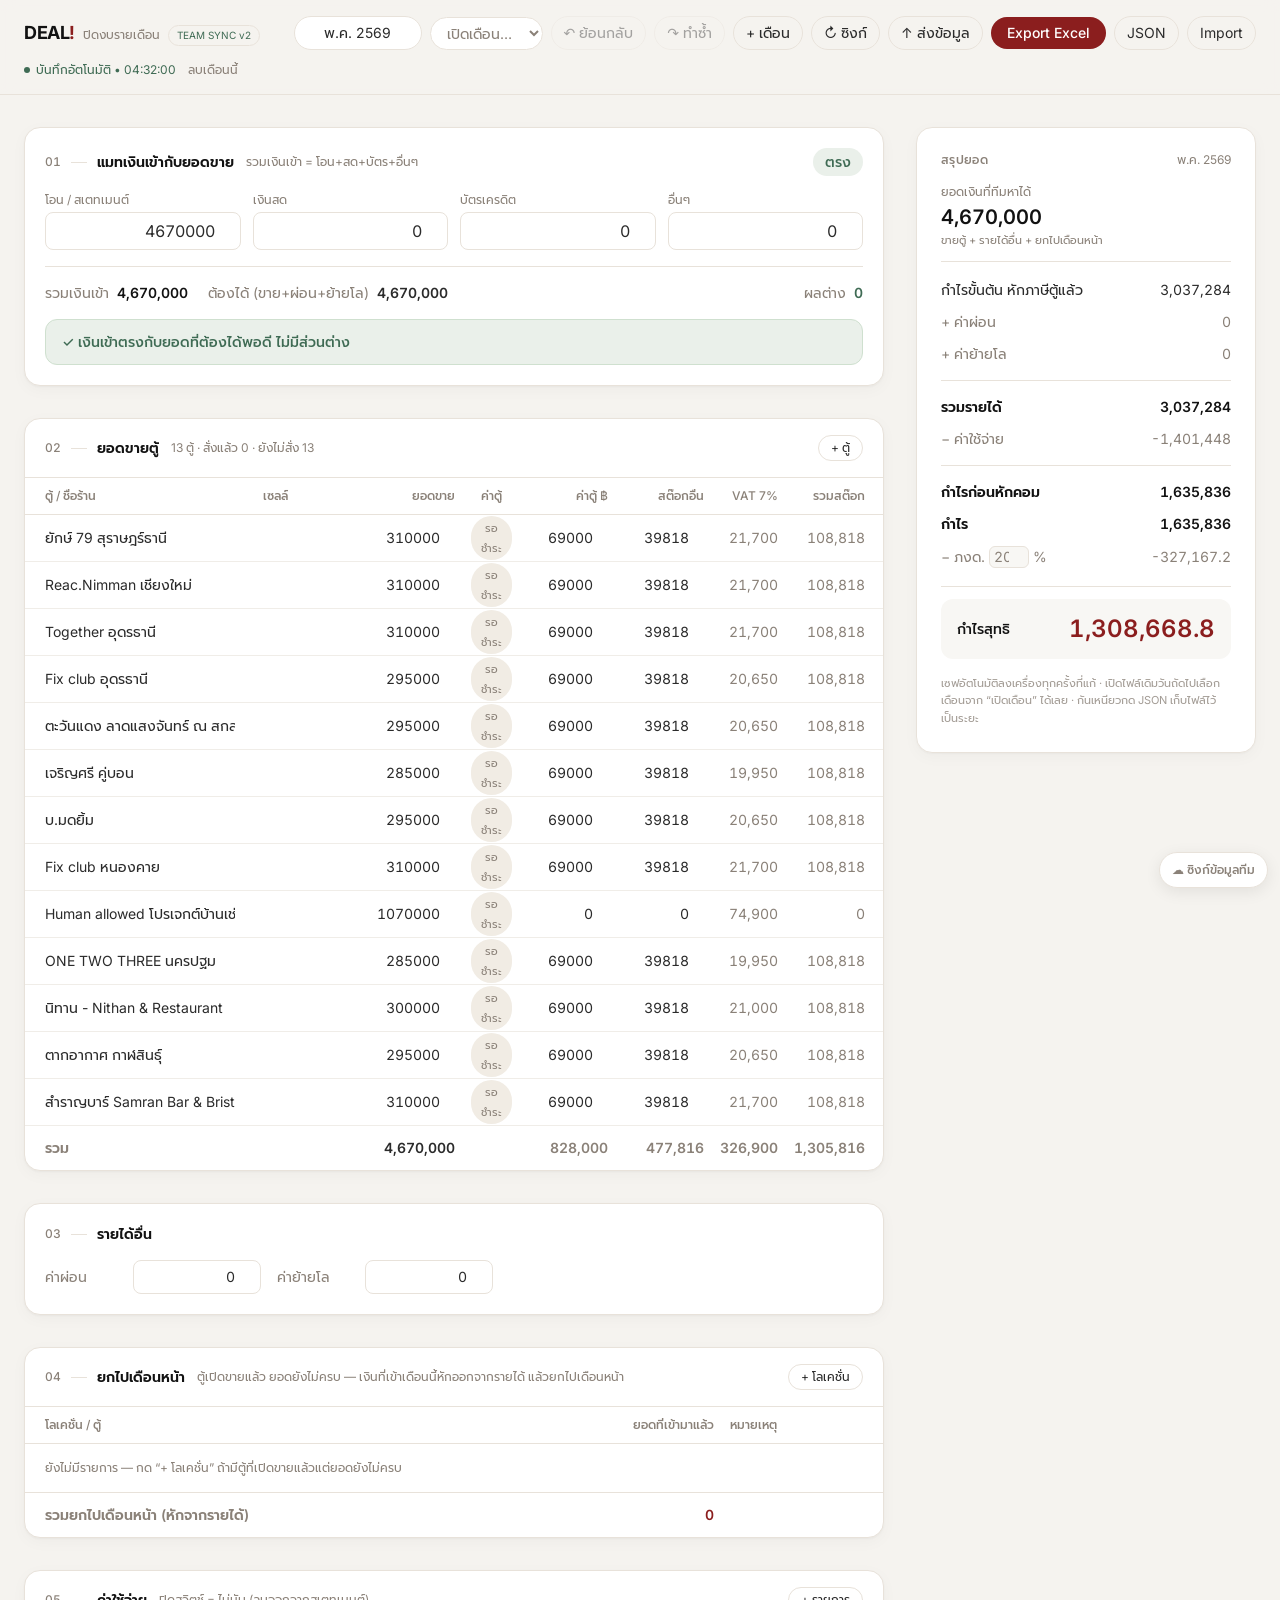
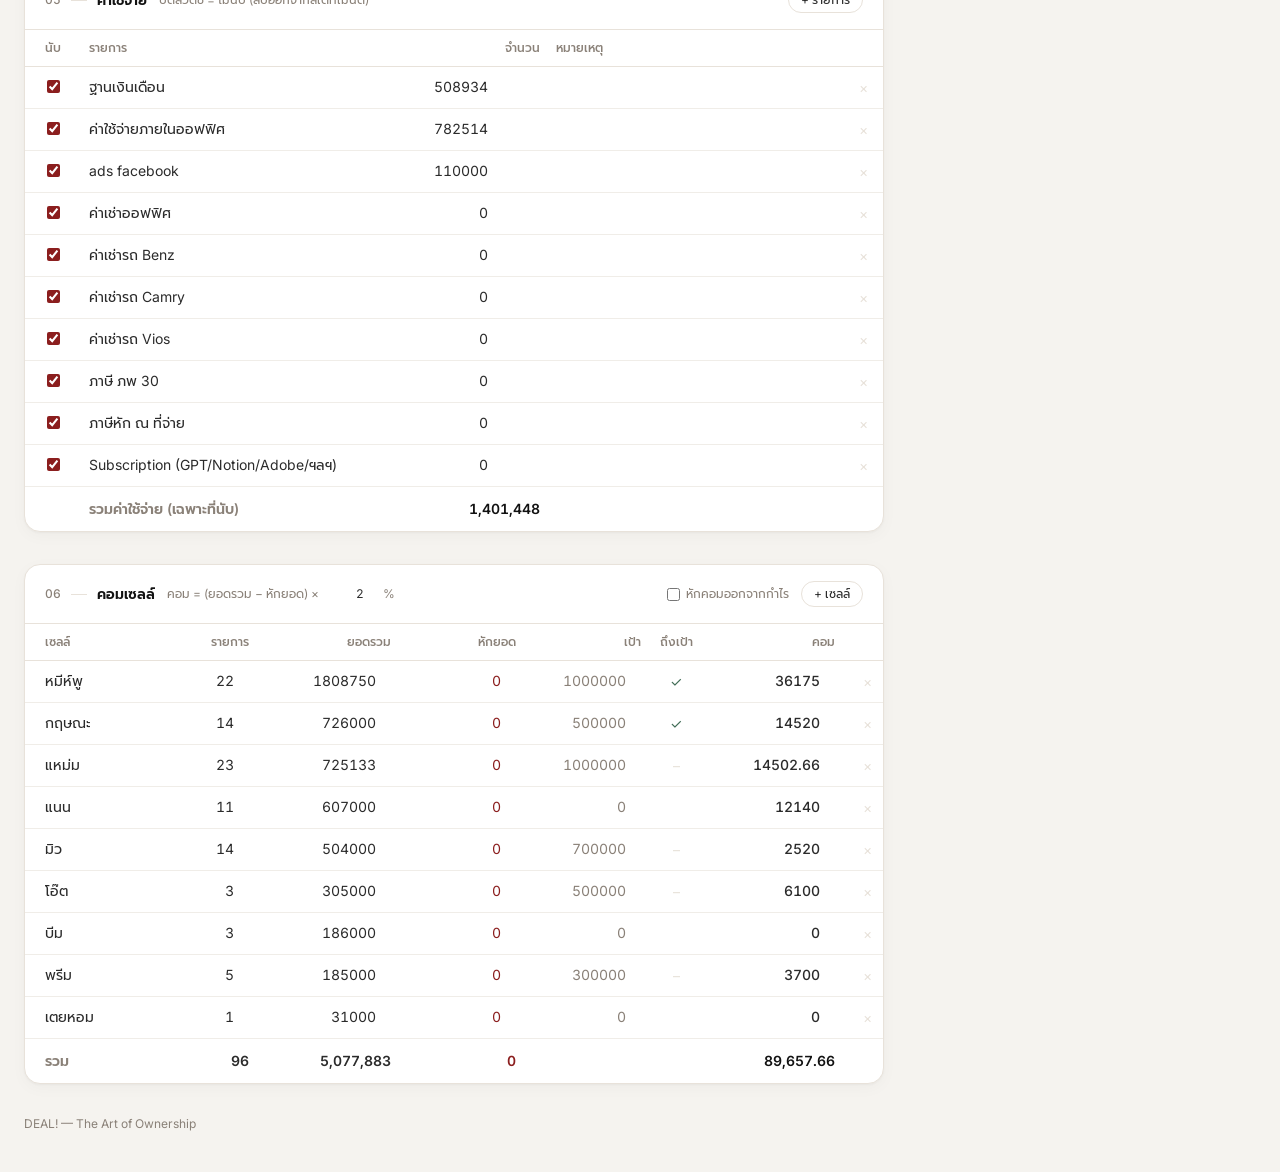
==== commit dc8bf488: "Add files via upload" ====
--- a/index.html
+++ b/index.html
@@ -17,10 +17,197 @@
 
 body{font-family:Inter,Prompt,system-ui,sans-serif}
 .num{font-variant-numeric:tabular-nums}
+
+/* ===== Mobile UX / DEAL Close ===== */
+@media (max-width: 767px){
+  html,body{max-width:100%;overflow-x:hidden}
+  body{font-size:14px}
+  header.sticky{position:relative!important;top:auto!important}
+  header .max-w-\[1400px\]{padding:10px 12px!important;gap:8px!important}
+  header .max-w-\[1400px\] > div:first-child{width:100%;justify-content:space-between}
+  header .max-w-\[1400px\] > div:nth-child(2){
+    width:100%;margin-left:0!important;display:grid!important;
+    grid-template-columns:repeat(2,minmax(0,1fr));gap:8px!important
+  }
+  header .max-w-\[1400px\] > div:nth-child(2) > *{width:100%!important;min-width:0!important}
+  header input,header select,header button{min-height:42px;font-size:14px!important}
+  header input.w-32{grid-column:span 1}
+  header .w-full.flex.items-center.gap-3.text-xs{gap:8px!important;flex-wrap:wrap;line-height:1.35}
+  header .w-full.flex.items-center.gap-3.text-xs > .ml-auto{margin-left:0!important;width:100%}
+  main.max-w-\[1400px\]{padding:12px!important;gap:14px!important}
+  footer.max-w-\[1400px\]{padding-left:12px!important;padding-right:12px!important}
+  .space-y-8>:not([hidden])~:not([hidden]){margin-top:14px!important}
+  section.bg-card,aside.bg-card{border-radius:14px!important}
+  .p-5{padding:14px!important}.p-6{padding:14px!important}
+  .py-8{padding-top:12px!important;padding-bottom:12px!important}.gap-8{gap:14px!important}
+  input,select,textarea{font-size:16px!important}
+  button{touch-action:manipulation}
+  .grid.grid-cols-2{gap:8px!important}
+  .overflow-x-auto{overflow-x:auto!important;-webkit-overflow-scrolling:touch;overscroll-behavior-x:contain;scrollbar-width:thin}
+  .overflow-x-auto table{min-width:760px}
+  table th,table td{white-space:nowrap}
+  .lg\:sticky{position:relative!important;top:auto!important}
+  #deal-cloud-pill{left:12px!important;right:12px!important;bottom:10px!important;text-align:center;justify-content:center}
+}
+@media (max-width:420px){
+  .grid.grid-cols-2{grid-template-columns:1fr!important}
+  .grid.grid-cols-2.sm\:grid-cols-4{grid-template-columns:1fr 1fr!important}
+}
+
 </style>
 </head>
 <body>
 <div id="root"></div>
+
+<script id="deal-cloud-client">
+(function(){
+  if(!window.fetch || !window.localStorage) return;
+  var API="/api/data", PREFIX="deal_close_m:", K_INDEX="deal_close_index", K_LAST="deal_close_last";
+  var knownUpdatedAt=(window.__DEAL_CLOUD__&&Number(window.__DEAL_CLOUD__.updatedAt))||0;
+  var saving=0, applying=false;
+
+  var pill=document.createElement("button");
+  pill.type="button"; pill.id="deal-cloud-pill"; pill.setAttribute("aria-label","ซิงก์ข้อมูลทีม");
+  pill.style.cssText="position:fixed;right:12px;bottom:12px;z-index:9998;display:flex;align-items:center;gap:6px;font:500 12px Inter,Prompt,system-ui,sans-serif;background:#fff;border:1px solid #E8E2DA;border-radius:999px;padding:8px 12px;box-shadow:0 4px 16px rgba(0,0,0,.08);color:#8A8178;transition:opacity .25s;cursor:pointer";
+  pill.textContent="☁ ซิงก์ข้อมูลทีม";
+  function mount(){if(document.body&&!pill.parentNode)document.body.appendChild(pill)}
+  if(document.readyState==="loading")document.addEventListener("DOMContentLoaded",mount);else mount();
+  function status(t,c){pill.textContent=t;pill.style.color=c||"#8A8178";pill.style.opacity="1"}
+
+  function normalizeIndex(months){
+    // Preserve existing timestamps so every cloud poll does not look like a data change.
+    var old={};
+    try{
+      (JSON.parse(localStorage.getItem(K_INDEX)||"[]")||[]).forEach(function(x){
+        var label=typeof x==="string"?x:(x&&x.label);
+        if(label)old[label]=(x&&x.ts)||0;
+      });
+    }catch(e){}
+    var now=Date.now();
+    return (months||[]).map(function(m,i){return {label:m,ts:old[m]||now-i}});
+  }
+  function applySnapshot(d,opts){
+    opts=opts||{};
+    if(!d||!d.data||!Array.isArray(d.months))return false;
+    applying=true;
+    var changed=false,current=localStorage.getItem(K_LAST);
+    var currentRaw=current?localStorage.getItem(PREFIX+current):null;
+    // Old Worker had no meta timestamp. On the first v2 load, preserve this browser's
+    // existing local data so a stale KV snapshot cannot overwrite the owner's good copy.
+    var preserveLocal=!!(opts.initial && !(Number(d.updatedAt)||0) && currentRaw);
+
+    d.months.forEach(function(m){
+      if(!Object.prototype.hasOwnProperty.call(d.data,m))return;
+      var incoming=JSON.stringify(d.data[m]), key=PREFIX+m, existing=localStorage.getItem(key);
+      if(preserveLocal && existing) return;
+      if(existing!==incoming){localStorage.setItem(key,incoming);changed=true}
+    });
+
+    var localLabels=[];
+    try{
+      localLabels=(JSON.parse(localStorage.getItem(K_INDEX)||"[]")||[])
+        .map(function(x){return typeof x==="string"?x:(x&&x.label)})
+        .filter(Boolean);
+    }catch(e){}
+    var labels=preserveLocal
+      ? localLabels.concat(d.months.filter(function(m){return localLabels.indexOf(m)<0}))
+      : d.months.slice();
+    var idxRaw=JSON.stringify(normalizeIndex(labels));
+    if(localStorage.getItem(K_INDEX)!==idxRaw){localStorage.setItem(K_INDEX,idxRaw);changed=true}
+
+    if(opts.initial){
+      var target=preserveLocal?current:((d.last&&d.data[d.last])?d.last:(d.months[d.months.length-1]||current));
+      if(target&&localStorage.getItem(K_LAST)!==target){localStorage.setItem(K_LAST,target);changed=true}
+      if(preserveLocal){
+        setTimeout(function(){status("⚠ ข้อมูลเครื่องนี้ยังไม่ขึ้นทีม — กด ↑ ส่งข้อมูล","#8B1E1E")},50);
+      }
+    }else if(!current&&d.last){
+      localStorage.setItem(K_LAST,d.last);changed=true;
+    }
+    knownUpdatedAt=Math.max(knownUpdatedAt,Number(d.updatedAt)||0);
+    applying=false;
+    return changed;
+  }
+
+  window.__dealCloudSave=function(month,state){
+    if(!month||applying)return Promise.resolve({ok:true,skipped:true});
+    saving++;status("☁ กำลังเซฟ...");
+    return fetch(API+"?month="+encodeURIComponent(month),{
+      method:"PUT",headers:{"content-type":"application/json","cache-control":"no-cache"},cache:"no-store",
+      body:JSON.stringify(state)
+    }).then(function(r){if(!r.ok)throw new Error("HTTP "+r.status);return r.json()})
+      .then(function(d){
+        saving=Math.max(0,saving-1);knownUpdatedAt=Math.max(knownUpdatedAt,Number(d.updatedAt)||0);
+        status("☁ เซฟขึ้นทีมแล้ว","#3F6B54");
+        setTimeout(function(){if(!saving)status("☁ ข้อมูลทีมล่าสุด","#3F6B54")},1200);
+        try{if("BroadcastChannel"in window){var bc=new BroadcastChannel("deal-close-sync");bc.postMessage({type:"saved",month:month,updatedAt:d.updatedAt||Date.now()});bc.close()}}catch(e){}
+        return d;
+      }).catch(function(err){saving=Math.max(0,saving-1);status("⚠ เซฟคลาวด์ไม่สำเร็จ","#8B1E1E");throw err});
+  };
+
+  window.__dealCloudPushCurrent=function(){
+    try{
+      var m=localStorage.getItem(K_LAST);
+      var raw=m&&localStorage.getItem(PREFIX+m);
+      if(!m||!raw){status("⚠ ไม่มีข้อมูลเดือนปัจจุบันให้ส่ง","#8B1E1E");return Promise.resolve(false)}
+      var state=JSON.parse(raw);
+      return window.__dealCloudSave(m,state).then(function(d){
+        status("☁ ส่งข้อมูลเครื่องนี้ขึ้นทีมแล้ว","#3F6B54");
+        return d;
+      });
+    }catch(e){
+      status("⚠ ส่งข้อมูลไม่สำเร็จ","#8B1E1E");
+      return Promise.resolve(false);
+    }
+  };
+
+  window.__dealCloudDelete=function(month){
+    if(!month)return Promise.resolve();
+    status("☁ กำลังลบจากทีม...");
+    return fetch(API+"?month="+encodeURIComponent(month),{method:"DELETE",cache:"no-store",headers:{"cache-control":"no-cache"}})
+      .then(function(r){if(!r.ok)throw new Error("HTTP "+r.status);return r.json()})
+      .then(function(d){knownUpdatedAt=Math.max(knownUpdatedAt,Number(d.updatedAt)||0);status("☁ ลบจากทีมแล้ว","#3F6B54");return d})
+      .catch(function(){status("⚠ ลบคลาวด์ไม่สำเร็จ","#8B1E1E")});
+  };
+
+  function isEditing(){
+    var el=document.activeElement;
+    if(!el)return false;
+    var tag=(el.tagName||"").toLowerCase();
+    return tag==="input"||tag==="textarea"||tag==="select"||!!el.isContentEditable;
+  }
+
+  window.__dealCloudPull=function(opts){
+    opts=opts||{};
+    // Never interrupt typing with an automatic team sync. Manual sync (force) still works.
+    if((saving||isEditing())&&!opts.force)return Promise.resolve(false);
+    status("☁ กำลังดึงข้อมูลทีม...");
+    return fetch(API+"?_="+Date.now(),{method:"GET",cache:"no-store",headers:{"cache-control":"no-cache","pragma":"no-cache"}})
+      .then(function(r){if(!r.ok)throw new Error("HTTP "+r.status);return r.json()})
+      .then(function(d){
+        var remoteAt=Number(d.updatedAt)||0;
+        if(!opts.force&&remoteAt<=knownUpdatedAt){status("☁ ข้อมูลทีมล่าสุด","#3F6B54");return false}
+        var changed=applySnapshot(d,{initial:false});knownUpdatedAt=Math.max(knownUpdatedAt,remoteAt);
+        if(changed){
+          status("☁ อัปเดตข้อมูลทีมแล้ว","#3F6B54");
+          // Apply cloud data inside React without reloading the whole page.
+          try{window.dispatchEvent(new CustomEvent("deal-cloud-updated",{detail:{updatedAt:remoteAt}}))}catch(e){}
+          return true;
+        }
+        status("☁ ข้อมูลทีมล่าสุด","#3F6B54");return false;
+      }).catch(function(){status("⚠ โหลดข้อมูลทีมไม่ได้","#8B1E1E");return false});
+  };
+
+  if(window.__DEAL_CLOUD__)applySnapshot(window.__DEAL_CLOUD__,{initial:true});
+  pill.addEventListener("click",function(){window.__dealCloudPull({force:true})});
+  window.addEventListener("focus",function(){window.__dealCloudPull()});
+  window.addEventListener("online",function(){window.__dealCloudPull({force:true})});
+  document.addEventListener("visibilitychange",function(){if(document.visibilityState==="visible")window.__dealCloudPull()});
+  try{if("BroadcastChannel"in window){var channel=new BroadcastChannel("deal-close-sync");channel.onmessage=function(ev){if(ev&&ev.data&&ev.data.type==="saved")window.__dealCloudPull({force:true})}}}catch(e){}
+  setInterval(function(){if(document.visibilityState==="visible")window.__dealCloudPull()},8000);
+})();
+</script>
+
 <script>/**
  * @license React
  * react.production.min.js
@@ -562,18 +749,91 @@
   const [msg, setMsg] = useState("");
   const fileRef = useRef(null);
   const timer = useRef();
+  const initialPersistSig = useRef(month + "|" + JSON.stringify(s));
+  const undoStack = useRef([]);
+  const redoStack = useRef([]);
+  const stateRef = useRef(s);
+  const monthRef = useRef(month);
+  const [historyTick, setHistoryTick] = useState(0);
+  stateRef.current = s;
+  monthRef.current = month;
   const flash = m => {
     setMsg(m);
     setTimeout(() => setMsg(""), 2500);
   };
+  const cloneState = value => JSON.parse(JSON.stringify(value));
+  const historySnapshot = () => ({
+    month: monthRef.current,
+    state: cloneState(stateRef.current)
+  });
+  const bumpHistory = () => setHistoryTick(v => v + 1);
+  const recordHistory = () => {
+    undoStack.current.push(historySnapshot());
+    if (undoStack.current.length > 50) undoStack.current.shift();
+    redoStack.current = [];
+    bumpHistory();
+  };
+  const restoreSnapshot = snap => {
+    if (!snap) return;
+    const next = cloneState(snap.state);
+    monthRef.current = snap.month;
+    stateRef.current = next;
+    setMonth(snap.month);
+    setS(next);
+  };
+  const undo = () => {
+    if (!undoStack.current.length) {
+      flash("ไม่มีรายการให้ย้อนกลับ");
+      return;
+    }
+    redoStack.current.push(historySnapshot());
+    const prev = undoStack.current.pop();
+    restoreSnapshot(prev);
+    bumpHistory();
+    flash("ย้อนกลับแล้ว");
+  };
+  const redo = () => {
+    if (!redoStack.current.length) {
+      flash("ไม่มีรายการให้ทำซ้ำ");
+      return;
+    }
+    undoStack.current.push(historySnapshot());
+    const next = redoStack.current.pop();
+    restoreSnapshot(next);
+    bumpHistory();
+    flash("ทำซ้ำแล้ว");
+  };
+  useEffect(() => {
+    if (!LS) return;
+    const onCloudUpdated = () => {
+      try {
+        const currentMonth = LS.getItem(K_LAST) || monthRef.current;
+        const raw = currentMonth ? LS.getItem(K_M(currentMonth)) : null;
+        if (currentMonth && raw) {
+          const next = JSON.parse(raw);
+          // Mark this as hydration from cloud so the autosave effect will not echo it back.
+          initialPersistSig.current = currentMonth + "|" + raw;
+          monthRef.current = currentMonth;
+          stateRef.current = next;
+          setMonth(currentMonth);
+          setS(next);
+        }
+        setSaved(readIndex());
+        setSavedAt(new Date().toLocaleTimeString("th-TH"));
+      } catch (e) {}
+    };
+    window.addEventListener("deal-cloud-updated", onCloudUpdated);
+    return () => window.removeEventListener("deal-cloud-updated", onCloudUpdated);
+  }, []);
   useEffect(() => {
     if (!LS) return;
     clearTimeout(timer.current);
     timer.current = setTimeout(() => {
       try {
-        LS.setItem(K_M(month), JSON.stringify(s));
+        const payload = JSON.stringify(s);
+        LS.setItem(K_M(month), payload);
         LS.setItem(K_LAST, month);
-        const idx = readIndex().filter(x => x.label !== month);
+        const idx = readIndex().filter(x => x && x.label && x.label !== month);
         idx.unshift({
           label: month,
           ts: Date.now()
@@ -581,14 +841,44 @@
         writeIndex(idx);
         setSaved(idx);
         setSavedAt(new Date().toLocaleTimeString("th-TH"));
+
+        const sig = month + "|" + payload;
+        const isInitialHydration = initialPersistSig.current === sig;
+        initialPersistSig.current = null;
+        if (!isInitialHydration && window.__dealCloudSave) {
+          window.__dealCloudSave(month, s).catch(() => {});
+        }
       } catch (e) {}
     }, 500);
     return () => clearTimeout(timer.current);
   }, [s, month]);
-  const update = patch => setS(p => ({
-    ...p,
-    ...patch
-  }));
+  const update = patch => {
+    const current = stateRef.current;
+    recordHistory();
+    const next = {
+      ...current,
+      ...patch
+    };
+    stateRef.current = next;
+    setS(next);
+  };
+  useEffect(() => {
+    const onKeyDown = e => {
+      const mod = e.metaKey || e.ctrlKey;
+      if (!mod) return;
+      const tag = (e.target && e.target.tagName || "").toLowerCase();
+      if (tag === "input" || tag === "textarea" || tag === "select" || e.target && e.target.isContentEditable) return;
+      if (e.key.toLowerCase() === "z" && !e.shiftKey) {
+        e.preventDefault();
+        undo();
+      } else if ((e.key.toLowerCase() === "z" && e.shiftKey) || e.key.toLowerCase() === "y") {
+        e.preventDefault();
+        redo();
+      }
+    };
+    window.addEventListener("keydown", onKeyDown);
+    return () => window.removeEventListener("keydown", onKeyDown);
+  }, []);
   const t = useMemo(() => {
     const rows = s.machines.map(m => ({
       ...m,
@@ -727,7 +1017,10 @@
     try {
       const raw = LS.getItem(K_M(label));
       if (raw) {
-        setS(JSON.parse(raw));
+        const next = JSON.parse(raw);
+        stateRef.current = next;
+        monthRef.current = label;
+        setS(next);
         setMonth(label);
         flash("เปิด " + label);
       }
@@ -737,20 +1030,28 @@
   };
   const newMonth = () => {
     const l = prompt("ชื่อเดือนใหม่ (ก๊อปข้อมูลเดือนนี้มาเป็นฐาน)", month);
-    if (l && l.trim()) setMonth(l.trim());
+    if (l && l.trim()) {
+      monthRef.current = l.trim();
+      setMonth(l.trim());
+    }
   };
   const delMonth = () => {
     if (!LS) return;
     if (!confirm("ลบเดือน “" + month + "” ออกจากเครื่อง?")) return;
+    recordHistory();
     try {
       LS.removeItem(K_M(month));
-      const idx = readIndex().filter(x => x.label !== month);
+      if (window.__dealCloudDelete) window.__dealCloudDelete(month);
+      const idx = readIndex().filter(x => x && x.label && x.label !== month);
       writeIndex(idx);
       setSaved(idx);
       if (idx.length) {
         openMonth(idx[0].label);
       } else {
-        setS(seedState());
+        const next = seedState();
+        stateRef.current = next;
+        monthRef.current = "พ.ค. 2569";
+        setS(next);
         setMonth("พ.ค. 2569");
       }
       flash("ลบแล้ว");
@@ -775,8 +1076,12 @@
     r.onload = () => {
       try {
         const d = JSON.parse(r.result);
-        if (d.month) setMonth(d.month);
-        setS({
+        recordHistory();
+        if (d.month) {
+          monthRef.current = d.month;
+          setMonth(d.month);
+        }
+        const next = {
           machines: d.machines || [],
           expenses: d.expenses || [],
           sellers: d.sellers || [],
@@ -790,7 +1095,9 @@
           commRate: d.commRate != null ? d.commRate : COMM_RATE,
           taxRate: d.taxRate != null ? d.taxRate : TAX_RATE,
           deductComm: !!d.deductComm
-        });
+        };
+        stateRef.current = next;
+        setS(next);
         flash("นำเข้าแล้ว");
       } catch (err) {
         flash("ไฟล์ไม่ถูกต้อง");
@@ -849,11 +1156,16 @@
     className: "text-brand"
   }, "!")), /*#__PURE__*/React.createElement("span", {
     className: "text-xs text-muted"
-  }, "\u0E1B\u0E34\u0E14\u0E07\u0E1A\u0E23\u0E32\u0E22\u0E40\u0E14\u0E37\u0E2D\u0E19")), /*#__PURE__*/React.createElement("div", {
+  }, "\u0E1B\u0E34\u0E14\u0E07\u0E1A\u0E23\u0E32\u0E22\u0E40\u0E14\u0E37\u0E2D\u0E19"), /*#__PURE__*/React.createElement("span", {
+    className: "text-[10px] text-sage border border-line rounded-full px-2 py-0.5"
+  }, "TEAM SYNC v2")), /*#__PURE__*/React.createElement("div", {
     className: "flex items-center gap-2 ml-auto text-sm"
   }, /*#__PURE__*/React.createElement("input", {
     value: month,
-    onChange: e => setMonth(e.target.value),
+    onChange: e => {
+      monthRef.current = e.target.value;
+      setMonth(e.target.value);
+    },
     className: "bg-card border border-line rounded-full px-3 py-1.5 w-32 text-center outline-none focus:border-brand transition-colors"
   }), LS && /*#__PURE__*/React.createElement("select", {
     value: "",
@@ -864,10 +1176,28 @@
   }, "\u0E40\u0E1B\u0E34\u0E14\u0E40\u0E14\u0E37\u0E2D\u0E19\u2026"), saved.map(x => /*#__PURE__*/React.createElement("option", {
     key: x.label,
     value: x.label
-  }, x.label))), LS && /*#__PURE__*/React.createElement("button", {
+  }, x.label))), /*#__PURE__*/React.createElement("button", {
+    onClick: undo,
+    disabled: undoStack.current.length === 0,
+    title: "ย้อนกลับการแก้ไขล่าสุด (Cmd/Ctrl+Z)",
+    className: hdrBtn + (undoStack.current.length === 0 ? " opacity-40 cursor-not-allowed" : "")
+  }, "↶ ย้อนกลับ"), /*#__PURE__*/React.createElement("button", {
+    onClick: redo,
+    disabled: redoStack.current.length === 0,
+    title: "ทำซ้ำการแก้ไขที่ย้อนกลับ (Cmd/Ctrl+Shift+Z)",
+    className: hdrBtn + (redoStack.current.length === 0 ? " opacity-40 cursor-not-allowed" : "")
+  }, "↷ ทำซ้ำ"), LS && /*#__PURE__*/React.createElement("button", {
     onClick: newMonth,
     className: hdrBtn
   }, "+ \u0E40\u0E14\u0E37\u0E2D\u0E19"), /*#__PURE__*/React.createElement("button", {
+    onClick: () => window.__dealCloudPull && window.__dealCloudPull({ force: true }),
+    className: hdrBtn,
+    title: "ดึงข้อมูลล่าสุดของทีม"
+  }, "↻ ซิงก์"), /*#__PURE__*/React.createElement("button", {
+    onClick: () => window.__dealCloudPushCurrent && window.__dealCloudPushCurrent(),
+    className: hdrBtn,
+    title: "ส่งข้อมูลเดือนนี้จากเครื่องนี้ขึ้นคลาวด์"
+  }, "↑ ส่งข้อมูล"), /*#__PURE__*/React.createElement("button", {
     onClick: exportXLSX,
     className: "bg-brand hover:bg-branddark text-white font-medium rounded-full px-4 py-1.5 transition-colors"
   }, "Export Excel"), /*#__PURE__*/React.createElement("button", {
@@ -1560,53 +1890,5 @@
   }, baht(v)));
 }
 ReactDOM.createRoot(document.getElementById("root")).render(/*#__PURE__*/React.createElement(App, null));</script>
-<script>(function(){
-  if(!window.fetch||!window.localStorage) return;
-  var API="/api/data", PREFIX="deal_close_m:";
-  var origSet=localStorage.setItem.bind(localStorage);
-  var pending={}, timers={}, suppress=false;
-  var pill=document.createElement("div");
-  pill.style.cssText="position:fixed;right:12px;bottom:12px;z-index:9998;font:500 12px Inter,Prompt,system-ui,sans-serif;background:#fff;border:1px solid #E8E2DA;border-radius:999px;padding:6px 12px;box-shadow:0 4px 16px rgba(0,0,0,.08);color:#8A8178;transition:opacity .3s";
-  function status(t,c){ pill.textContent=t; pill.style.color=c||"#8A8178"; pill.style.opacity="1"; }
-  function mount(){ if(document.body&&!pill.parentNode) document.body.appendChild(pill); }
-  if(document.readyState!=="loading") mount(); else document.addEventListener("DOMContentLoaded",mount);
-  function push(month){
-    var v=pending[month]; if(v==null) return;
-    status("\u2601 \u0e01\u0e33\u0e25\u0e31\u0e07\u0e40\u0e0b\u0e1f...");
-    fetch(API+"?month="+encodeURIComponent(month),{method:"PUT",headers:{"content-type":"application/json"},body:v,keepalive:true})
-      .then(function(r){ if(r.ok){ delete pending[month]; status("\u2601 \u0e40\u0e0b\u0e1f\u0e02\u0e36\u0e49\u0e19\u0e04\u0e25\u0e32\u0e27\u0e14\u0e4c\u0e41\u0e25\u0e49\u0e27","#3F6B54"); setTimeout(function(){pill.style.opacity="0.5";},2000);} else status("\u26a0 \u0e40\u0e0b\u0e1f\u0e44\u0e21\u0e48\u0e2a\u0e33\u0e40\u0e23\u0e47\u0e08","#8B1E1E"); })
-      .catch(function(){ status("\u26a0 \u0e2d\u0e2d\u0e1f\u0e44\u0e25\u0e19\u0e4c \u2014 \u0e08\u0e30\u0e25\u0e2d\u0e07\u0e43\u0e2b\u0e21\u0e48","#8B1E1E"); });
-  }
-  localStorage.setItem=function(k,v){
-    origSet(k,v);
-    if(!suppress && k.indexOf(PREFIX)===0){
-      var m=k.slice(PREFIX.length); pending[m]=v; clearTimeout(timers[m]);
-      timers[m]=setTimeout(function(){push(m);},1200);
-    }
-  };
-  document.addEventListener("visibilitychange",function(){ if(document.visibilityState==="hidden") Object.keys(pending).forEach(push); });
-  window.addEventListener("pagehide",function(){ Object.keys(pending).forEach(push); });
-  if(sessionStorage.getItem("deal_close_pulled")!=="1"){
-    status("\u2601 \u0e01\u0e33\u0e25\u0e31\u0e07\u0e42\u0e2b\u0e25\u0e14\u0e02\u0e49\u0e2d\u0e21\u0e39\u0e25...");
-    fetch(API).then(function(r){return r.ok?r.json():null;}).then(function(d){
-      sessionStorage.setItem("deal_close_pulled","1");
-      if(d&&d.months&&d.months.length){
-        suppress=true; var changed=false, idx=[];
-        try{idx=JSON.parse(localStorage.getItem("deal_close_index")||"[]");}catch(e){}
-        d.months.forEach(function(m){
-          var inc=JSON.stringify(d.data[m]);
-          if(localStorage.getItem(PREFIX+m)!==inc){ origSet(PREFIX+m,inc); changed=true; }
-          if(idx.indexOf(m)<0){ idx.push(m); changed=true; }
-        });
-        origSet("deal_close_index",JSON.stringify(idx));
-        if(!localStorage.getItem("deal_close_last")) origSet("deal_close_last",d.months[d.months.length-1]);
-        suppress=false;
-        if(changed){ location.reload(); return; }
-      }
-      status("\u2601 \u0e0b\u0e34\u0e07\u0e04\u0e4c\u0e41\u0e25\u0e49\u0e27","#3F6B54"); setTimeout(function(){pill.style.opacity="0.5";},2000);
-    }).catch(function(){ sessionStorage.setItem("deal_close_pulled","1"); status("\u26a0 \u0e42\u0e2b\u0e25\u0e14\u0e04\u0e25\u0e32\u0e27\u0e14\u0e4c\u0e44\u0e21\u0e48\u0e44\u0e14\u0e49 (\u0e43\u0e0a\u0e49\u0e02\u0e2d\u0e07\u0e43\u0e19\u0e40\u0e04\u0e23\u0e37\u0e48\u0e2d\u0e07)","#8B1E1E"); });
-  } else { status("\u2601 \u0e0b\u0e34\u0e07\u0e04\u0e4c\u0e41\u0e25\u0e49\u0e27","#3F6B54"); setTimeout(function(){pill.style.opacity="0.5";},2500); }
-})();
-</script>
 </body>
 </html>
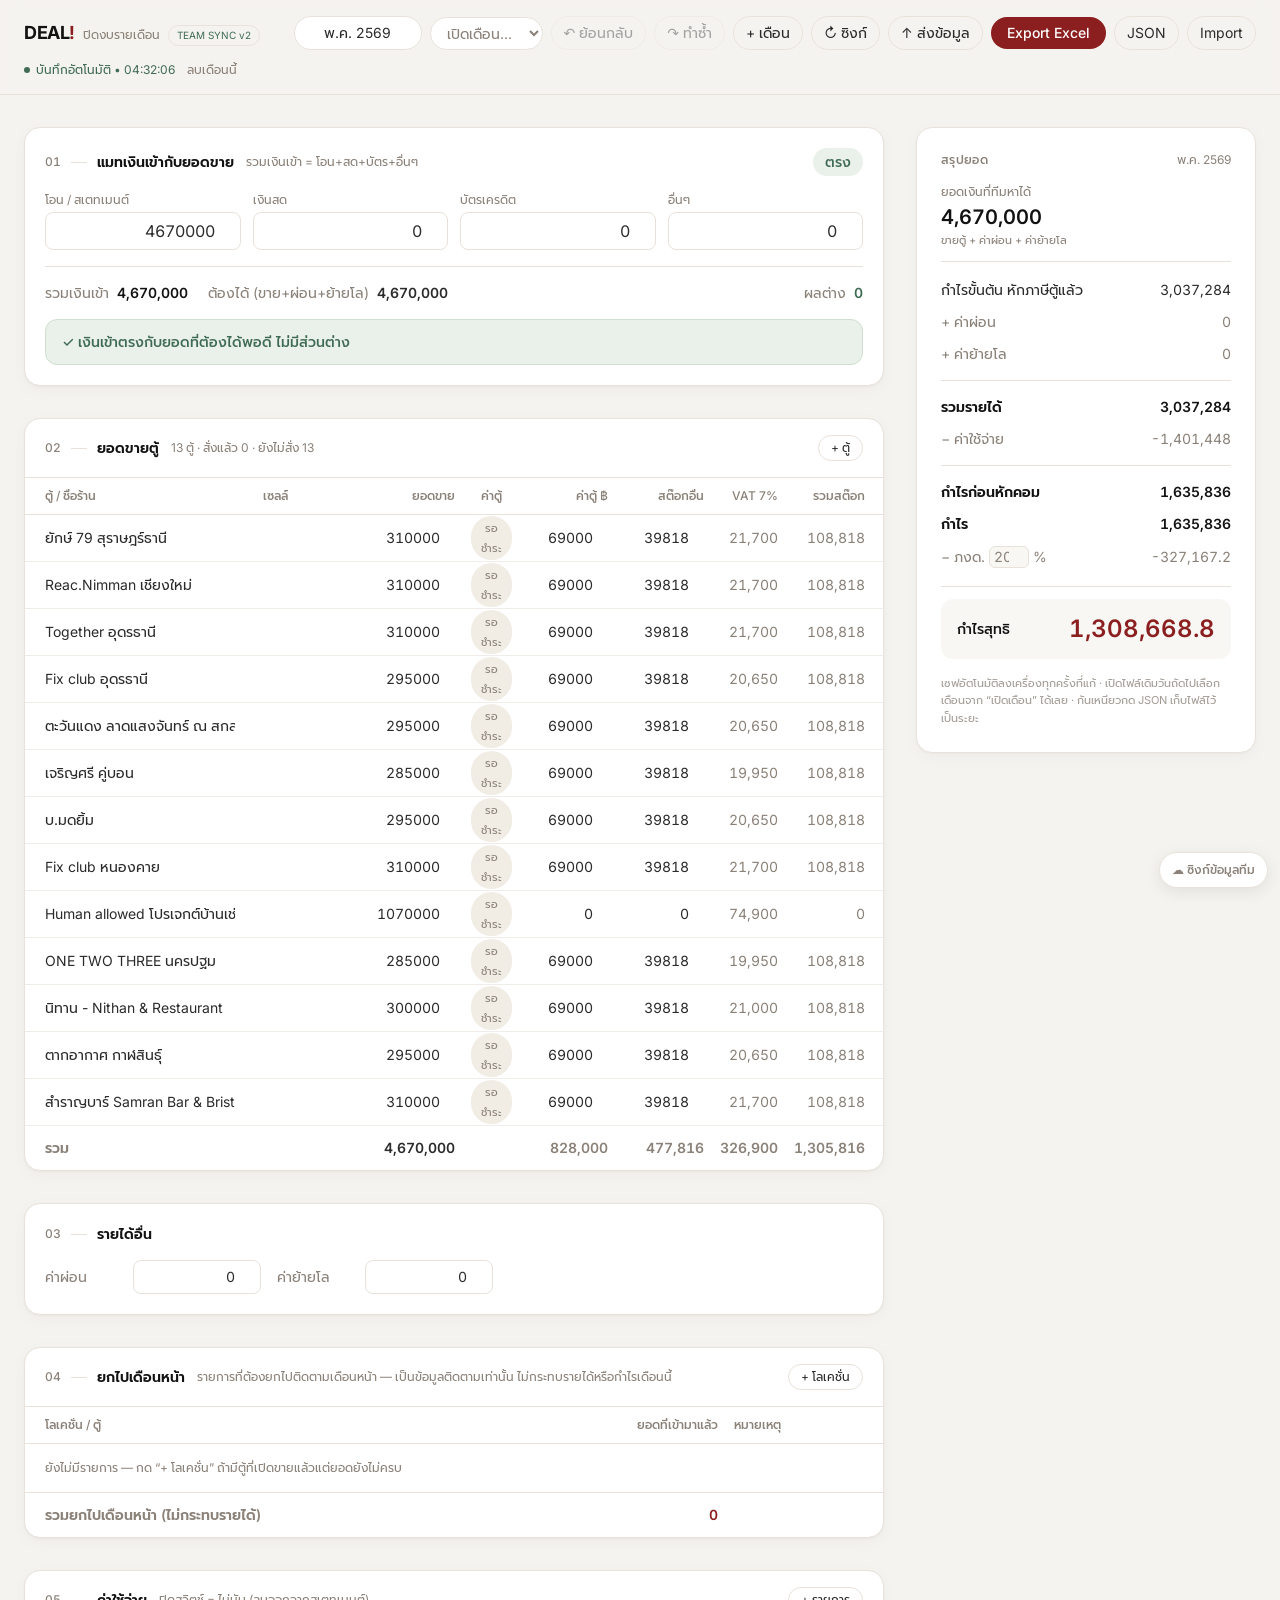
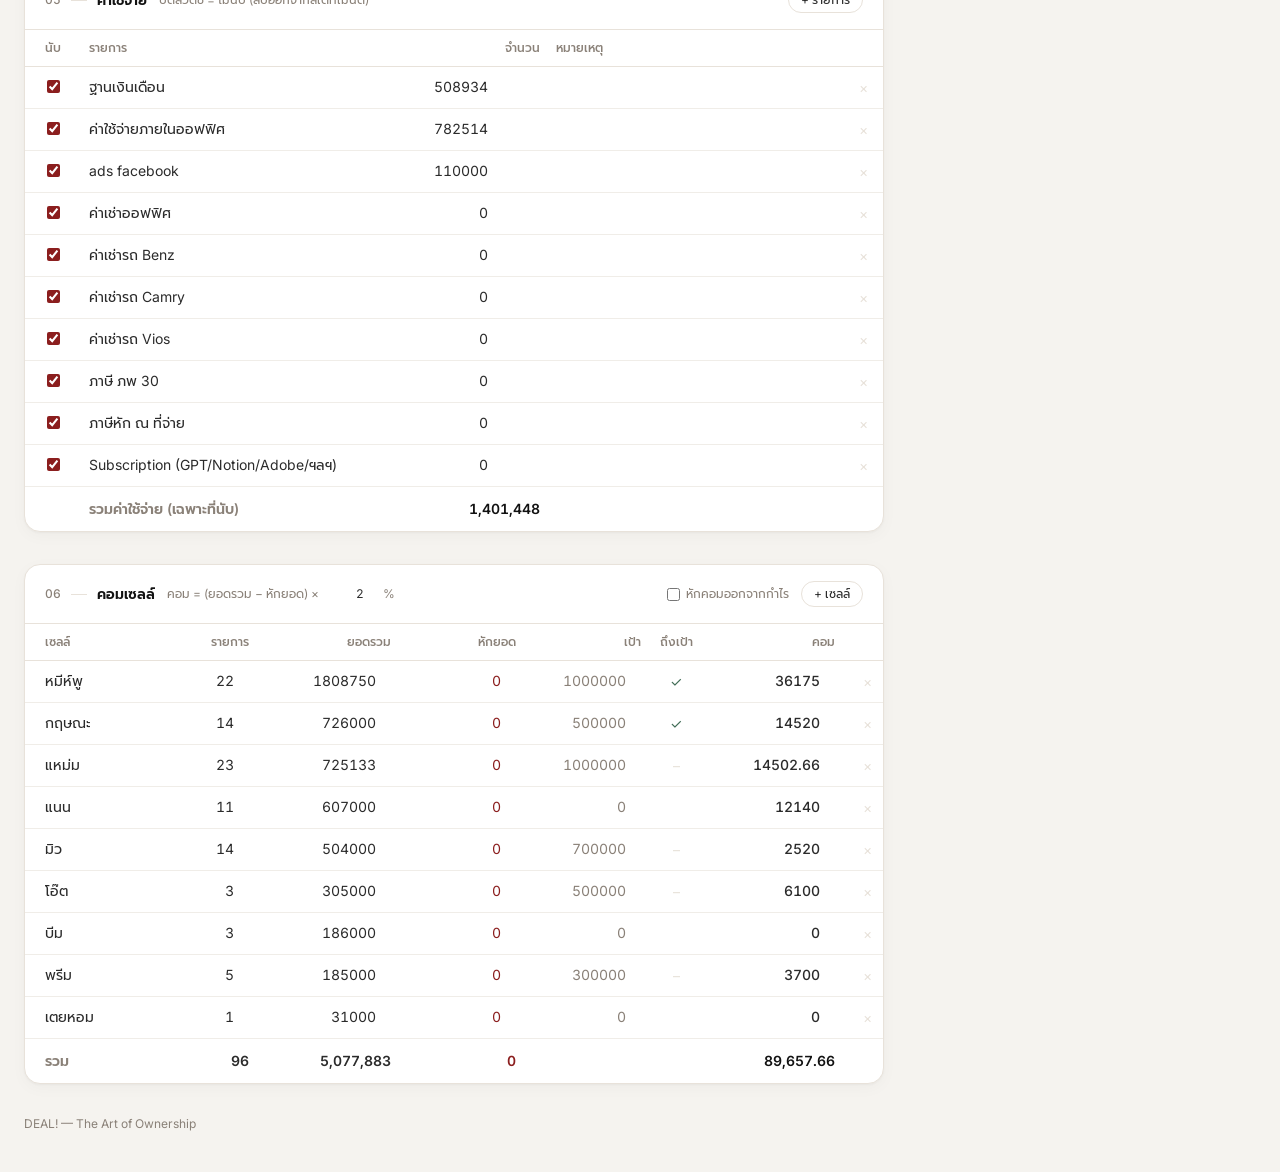
==== commit 70961eff: "Add files via upload" ====
--- a/index.html
+++ b/index.html
@@ -895,13 +895,14 @@
     const otherIncome = (Number(s.incInstallment) || 0);
     const received = channelIn;
     const carrySum = (s.carry || []).reduce((a, c) => a + (Number(c.amount) || 0), 0);
-    const receivedNet = received - carrySum;
+    // ยอดยกไปเดือนหน้าเป็นข้อมูลติดตามเท่านั้น ไม่กระทบยอดเงินเข้า/รายได้/กำไร
+    const receivedNet = received;
     const matchTarget = salesSum + (Number(s.incInstallment) || 0) + (Number(s.incRelocation) || 0);
     const stmtDiff = receivedNet - matchTarget;
     const expSum = s.expenses.filter(e => e.include).reduce((a, e) => a + (Number(e.amount) || 0), 0);
     const cr = s.commRate != null ? Number(s.commRate) : COMM_RATE;
     const commSum = s.sellers.reduce((a, x) => a + (x.commOverride != null ? Number(x.commOverride) : ((Number(x.total) || 0) - (Number(x.noComm) || 0)) * cr), 0);
-    const totalRevenue = grossProfit + (Number(s.incInstallment) || 0) + (Number(s.incRelocation) || 0) - carrySum;
+    const totalRevenue = grossProfit + (Number(s.incInstallment) || 0) + (Number(s.incRelocation) || 0);
     const profitBeforeComm = totalRevenue - expSum;
     const profit = profitBeforeComm - (s.deductComm ? commSum : 0);
     const tax = profit * (Number(s.taxRate) || 0);
@@ -1125,9 +1126,9 @@
     });
     ch.push(["รวม", s.sellers.reduce((a, x) => a + (+x.count || 0), 0), s.sellers.reduce((a, x) => a + (+x.total || 0), 0), s.sellers.reduce((a, x) => a + (+x.noComm || 0), 0), "", t.commSum]);
     XLSX.utils.book_append_sheet(wb, XLSX.utils.aoa_to_sheet(ch), "คอมเซลล์");
-    const sum = [["สรุปยอด", month], ["กำไรขั้นต้น หักภาษีตู้แล้ว", t.grossProfit], ["รายได้จากค่าผ่อน", s.incInstallment], ["รายได้จากค่าย้ายโล", s.incRelocation], ["ยกไปเดือนหน้า (หัก)", -t.carrySum], ["รวมรายได้", t.totalRevenue], ["ค่าใช้จ่าย", t.expSum], ["กำไรก่อนหักคอม", t.profitBeforeComm], ["คอมเซลล์", t.commSum], ["กำไร", t.profit], ["ภงด. " + Math.round(s.taxRate * 100) + "%", t.tax], ["กำไรสุทธิ", t.net]];
+    const sum = [["สรุปยอด", month], ["กำไรขั้นต้น หักภาษีตู้แล้ว", t.grossProfit], ["รายได้จากค่าผ่อน", s.incInstallment], ["รายได้จากค่าย้ายโล", s.incRelocation], ["รวมรายได้", t.totalRevenue], ["ค่าใช้จ่าย", t.expSum], ["กำไรก่อนหักคอม", t.profitBeforeComm], ["คอมเซลล์", t.commSum], ["กำไร", t.profit], ["ภงด. " + Math.round(s.taxRate * 100) + "%", t.tax], ["กำไรสุทธิ", t.net]];
     XLSX.utils.book_append_sheet(wb, XLSX.utils.aoa_to_sheet(sum), "สรุป");
-    const rec = [["แมทเงินเข้า", month], ["โอน/สเตทเมนต์", s.stmtSales || 0], ["เงินสด", s.inCash || 0], ["บัตรเครดิต", s.inCard || 0], ["อื่นๆ", s.inOther || 0], ["ค่าผ่อน", s.incInstallment || 0], ["ค่าย้ายโล", s.incRelocation || 0], ["รวมเงินเข้า", t.received], ["ยกไปเดือนหน้า (หัก)", -t.carrySum], ["รวมเงินเข้าสุทธิ", t.receivedNet], ["ต้องได้ (ขาย+ผ่อน+ย้ายโล)", t.matchTarget], ["ผลต่าง", t.stmtDiff]];
+    const rec = [["แมทเงินเข้า", month], ["โอน/สเตทเมนต์", s.stmtSales || 0], ["เงินสด", s.inCash || 0], ["บัตรเครดิต", s.inCard || 0], ["อื่นๆ", s.inOther || 0], ["ค่าผ่อน", s.incInstallment || 0], ["ค่าย้ายโล", s.incRelocation || 0], ["รวมเงินเข้า", t.received], ["ต้องได้ (ขาย+ผ่อน+ย้ายโล)", t.matchTarget], ["ผลต่าง", t.stmtDiff]];
     XLSX.utils.book_append_sheet(wb, XLSX.utils.aoa_to_sheet(rec), "เงินเข้า");
     if ((s.carry || []).length) {
       const cf = [["โลเคชั่น/ตู้", "ยอดที่เข้ามาแล้ว", "หมายเหตุ"]];
@@ -1268,19 +1269,7 @@
     })
   })), /*#__PURE__*/React.createElement("div", {
     className: "flex flex-wrap items-center gap-x-5 gap-y-1 mt-4 pt-4 border-t border-line text-sm"
-  }, /*#__PURE__*/React.createElement("span", {className: "flex items-center gap-2"}, /*#__PURE__*/React.createElement("span", {className: "text-muted"}, "รวมเงินเข้า"), /*#__PURE__*/React.createElement("span", {className: "num font-semibold text-inkdark"}, baht(t.received))), t.carrySum > 0 && /*#__PURE__*/React.createElement("span", {
-    className: "flex items-center gap-2"
-  }, /*#__PURE__*/React.createElement("span", {
-    className: "text-muted"
-  }, "\u2212 \u0E22\u0E01\u0E44\u0E1B\u0E40\u0E14\u0E37\u0E2D\u0E19\u0E2B\u0E19\u0E49\u0E32"), /*#__PURE__*/React.createElement("span", {
-    className: "num text-brand"
-  }, baht(t.carrySum))), t.carrySum > 0 && /*#__PURE__*/React.createElement("span", {
-    className: "flex items-center gap-2"
-  }, /*#__PURE__*/React.createElement("span", {
-    className: "text-muted"
-  }, "= \u0E2A\u0E38\u0E17\u0E18\u0E34"), /*#__PURE__*/React.createElement("span", {
-    className: "num font-semibold text-inkdark"
-  }, baht(t.receivedNet))), /*#__PURE__*/React.createElement("span", {
+  }, /*#__PURE__*/React.createElement("span", {className: "flex items-center gap-2"}, /*#__PURE__*/React.createElement("span", {className: "text-muted"}, "รวมเงินเข้า"), /*#__PURE__*/React.createElement("span", {className: "num font-semibold text-inkdark"}, baht(t.received))), /*#__PURE__*/React.createElement("span", {
     className: "flex items-center gap-2"
   }, /*#__PURE__*/React.createElement("span", {
     className: "text-muted"
@@ -1321,7 +1310,7 @@
       marginBottom: 8,
       fontSize: 13
     }
-  }, "เงินเข้าสุทธิ " + baht(t.receivedNet) + (t.stmtDiff > 0 ? " มากกว่า" : " น้อยกว่า") + "ยอดที่ต้องได้ " + baht(t.matchTarget) + " อยู่ " + baht(Math.abs(t.stmtDiff)) + " บาท"), /*#__PURE__*/React.createElement("p", {
+  }, "เงินเข้า " + baht(t.receivedNet) + (t.stmtDiff > 0 ? " มากกว่า" : " น้อยกว่า") + "ยอดที่ต้องได้ " + baht(t.matchTarget) + " อยู่ " + baht(Math.abs(t.stmtDiff)) + " บาท"), /*#__PURE__*/React.createElement("p", {
     className: "text-muted leading-relaxed",
     style: {
       margin: 0,
@@ -1329,7 +1318,7 @@
     }
   }, /*#__PURE__*/React.createElement("span", {
     className: "text-inkdark font-medium"
-  }, "\u0E25\u0E2D\u0E07\u0E40\u0E0A\u0E47\u0E01: "), t.stmtDiff > 0 ? "มีตู้ที่ขายแล้วแต่ยังไม่ลงหมวด 02 ไหม · ยอดยกไปเดือนหน้า (หมวด 04) ใส่ครบยัง · กรอกยอดโอน/บัตร/สด เกินจริงไหม" : "กรอกยอดโอน/บัตร/สด ครบทุกช่องยัง · มีลูกค้าค้างจ่ายที่ยังไม่เข้าบัญชีไหม · ยอดขายหมวด 02 ใส่เกินจริงไหม")))), /*#__PURE__*/React.createElement("section", {
+  }, "\u0E25\u0E2D\u0E07\u0E40\u0E0A\u0E47\u0E01: "), t.stmtDiff > 0 ? "มีตู้ที่ขายแล้วแต่ยังไม่ลงหมวด 02 ไหม · กรอกยอดโอน/บัตร/สด เกินจริงไหม" : "กรอกยอดโอน/บัตร/สด ครบทุกช่องยัง · มีลูกค้าค้างจ่ายที่ยังไม่เข้าบัญชีไหม · ยอดขายหมวด 02 ใส่เกินจริงไหม")))), /*#__PURE__*/React.createElement("section", {
     className: "bg-card rounded-2xl border border-line shadow-soft"
   }, /*#__PURE__*/React.createElement("div", {
     className: "flex items-center gap-3 px-5 py-4 border-b border-line"
@@ -1486,7 +1475,7 @@
     title: "\u0E22\u0E01\u0E44\u0E1B\u0E40\u0E14\u0E37\u0E2D\u0E19\u0E2B\u0E19\u0E49\u0E32"
   }), /*#__PURE__*/React.createElement("span", {
     className: "text-xs text-muted"
-  }, "\u0E15\u0E39\u0E49\u0E40\u0E1B\u0E34\u0E14\u0E02\u0E32\u0E22\u0E41\u0E25\u0E49\u0E27 \u0E22\u0E2D\u0E14\u0E22\u0E31\u0E07\u0E44\u0E21\u0E48\u0E04\u0E23\u0E1A \u2014 \u0E40\u0E07\u0E34\u0E19\u0E17\u0E35\u0E48\u0E40\u0E02\u0E49\u0E32\u0E40\u0E14\u0E37\u0E2D\u0E19\u0E19\u0E35\u0E49\u0E2B\u0E31\u0E01\u0E2D\u0E2D\u0E01\u0E08\u0E32\u0E01\u0E23\u0E32\u0E22\u0E44\u0E14\u0E49 \u0E41\u0E25\u0E49\u0E27\u0E22\u0E01\u0E44\u0E1B\u0E40\u0E14\u0E37\u0E2D\u0E19\u0E2B\u0E19\u0E49\u0E32"), /*#__PURE__*/React.createElement("button", {
+  }, "\u0E23\u0E32\u0E22\u0E01\u0E32\u0E23\u0E17\u0E35\u0E48\u0E15\u0E49\u0E2D\u0E07\u0E22\u0E01\u0E44\u0E1B\u0E15\u0E34\u0E14\u0E15\u0E32\u0E21\u0E40\u0E14\u0E37\u0E2D\u0E19\u0E2B\u0E19\u0E49\u0E32 \u2014 \u0E40\u0E1B\u0E47\u0E19\u0E02\u0E49\u0E2D\u0E21\u0E39\u0E25\u0E15\u0E34\u0E14\u0E15\u0E32\u0E21\u0E40\u0E17\u0E48\u0E32\u0E19\u0E31\u0E49\u0E19 \u0E44\u0E21\u0E48\u0E01\u0E23\u0E30\u0E17\u0E1A\u0E23\u0E32\u0E22\u0E44\u0E14\u0E49\u0E2B\u0E23\u0E37\u0E2D\u0E01\u0E33\u0E44\u0E23\u0E40\u0E14\u0E37\u0E2D\u0E19\u0E19\u0E35\u0E49"), /*#__PURE__*/React.createElement("button", {
     onClick: addCarry,
     className: "ml-auto " + addBtn
   }, "+ \u0E42\u0E25\u0E40\u0E04\u0E0A\u0E31\u0E48\u0E19")), /*#__PURE__*/React.createElement("div", {
@@ -1544,7 +1533,7 @@
     className: "font-semibold border-t border-line"
   }, /*#__PURE__*/React.createElement("td", {
     className: "py-3 px-5 text-muted"
-  }, "\u0E23\u0E27\u0E21\u0E22\u0E01\u0E44\u0E1B\u0E40\u0E14\u0E37\u0E2D\u0E19\u0E2B\u0E19\u0E49\u0E32 (\u0E2B\u0E31\u0E01\u0E08\u0E32\u0E01\u0E23\u0E32\u0E22\u0E44\u0E14\u0E49)"), /*#__PURE__*/React.createElement("td", {
+  }, "\u0E23\u0E27\u0E21\u0E22\u0E01\u0E44\u0E1B\u0E40\u0E14\u0E37\u0E2D\u0E19\u0E2B\u0E19\u0E49\u0E32 (\u0E44\u0E21\u0E48\u0E01\u0E23\u0E30\u0E17\u0E1A\u0E23\u0E32\u0E22\u0E44\u0E14\u0E49)"), /*#__PURE__*/React.createElement("td", {
     className: "num px-2 text-right text-brand"
   }, baht(t.carrySum)), /*#__PURE__*/React.createElement("td", {
     colSpan: "2"
@@ -1777,7 +1766,7 @@
     className: "text-xs font-medium text-muted uppercase tracking-wide"
   }, "\u0E2A\u0E23\u0E38\u0E1B\u0E22\u0E2D\u0E14"), /*#__PURE__*/React.createElement("span", {
     className: "text-xs text-muted"
-  }, month)), /*#__PURE__*/React.createElement("div", {className: "border-b border-line", style: {marginBottom: 12, paddingBottom: 12}}, /*#__PURE__*/React.createElement("div", {className: "text-xs text-muted", style: {marginBottom: 2}}, "ยอดเงินที่ทีมหาได้"), /*#__PURE__*/React.createElement("div", {className: "num font-semibold text-inkdark", style: {fontSize: 20}}, baht(t.matchTarget + t.carrySum)), /*#__PURE__*/React.createElement("div", {className: "text-muted", style: {fontSize: 11}}, "ขายตู้ + รายได้อื่น + ยกไปเดือนหน้า")), /*#__PURE__*/React.createElement(Row, {
+  }, month)), /*#__PURE__*/React.createElement("div", {className: "border-b border-line", style: {marginBottom: 12, paddingBottom: 12}}, /*#__PURE__*/React.createElement("div", {className: "text-xs text-muted", style: {marginBottom: 2}}, "ยอดเงินที่ทีมหาได้"), /*#__PURE__*/React.createElement("div", {className: "num font-semibold text-inkdark", style: {fontSize: 20}}, baht(t.matchTarget)), /*#__PURE__*/React.createElement("div", {className: "text-muted", style: {fontSize: 11}}, "ขายตู้ + ค่าผ่อน + ค่าย้ายโล")), /*#__PURE__*/React.createElement(Row, {
     label: "\u0E01\u0E33\u0E44\u0E23\u0E02\u0E31\u0E49\u0E19\u0E15\u0E49\u0E19 \u0E2B\u0E31\u0E01\u0E20\u0E32\u0E29\u0E35\u0E15\u0E39\u0E49\u0E41\u0E25\u0E49\u0E27",
     v: t.grossProfit
   }), /*#__PURE__*/React.createElement(Row, {
@@ -1788,10 +1777,6 @@
     label: "+ \u0E04\u0E48\u0E32\u0E22\u0E49\u0E32\u0E22\u0E42\u0E25",
     v: s.incRelocation,
     dim: true
-  }), t.carrySum > 0 && /*#__PURE__*/React.createElement(Row, {
-    label: "\u2212 \u0E22\u0E01\u0E44\u0E1B\u0E40\u0E14\u0E37\u0E2D\u0E19\u0E2B\u0E19\u0E49\u0E32",
-    v: -t.carrySum,
-    sub: true
   }), /*#__PURE__*/React.createElement(Divider, null), /*#__PURE__*/React.createElement(Row, {
     label: "\u0E23\u0E27\u0E21\u0E23\u0E32\u0E22\u0E44\u0E14\u0E49",
     v: t.totalRevenue,
